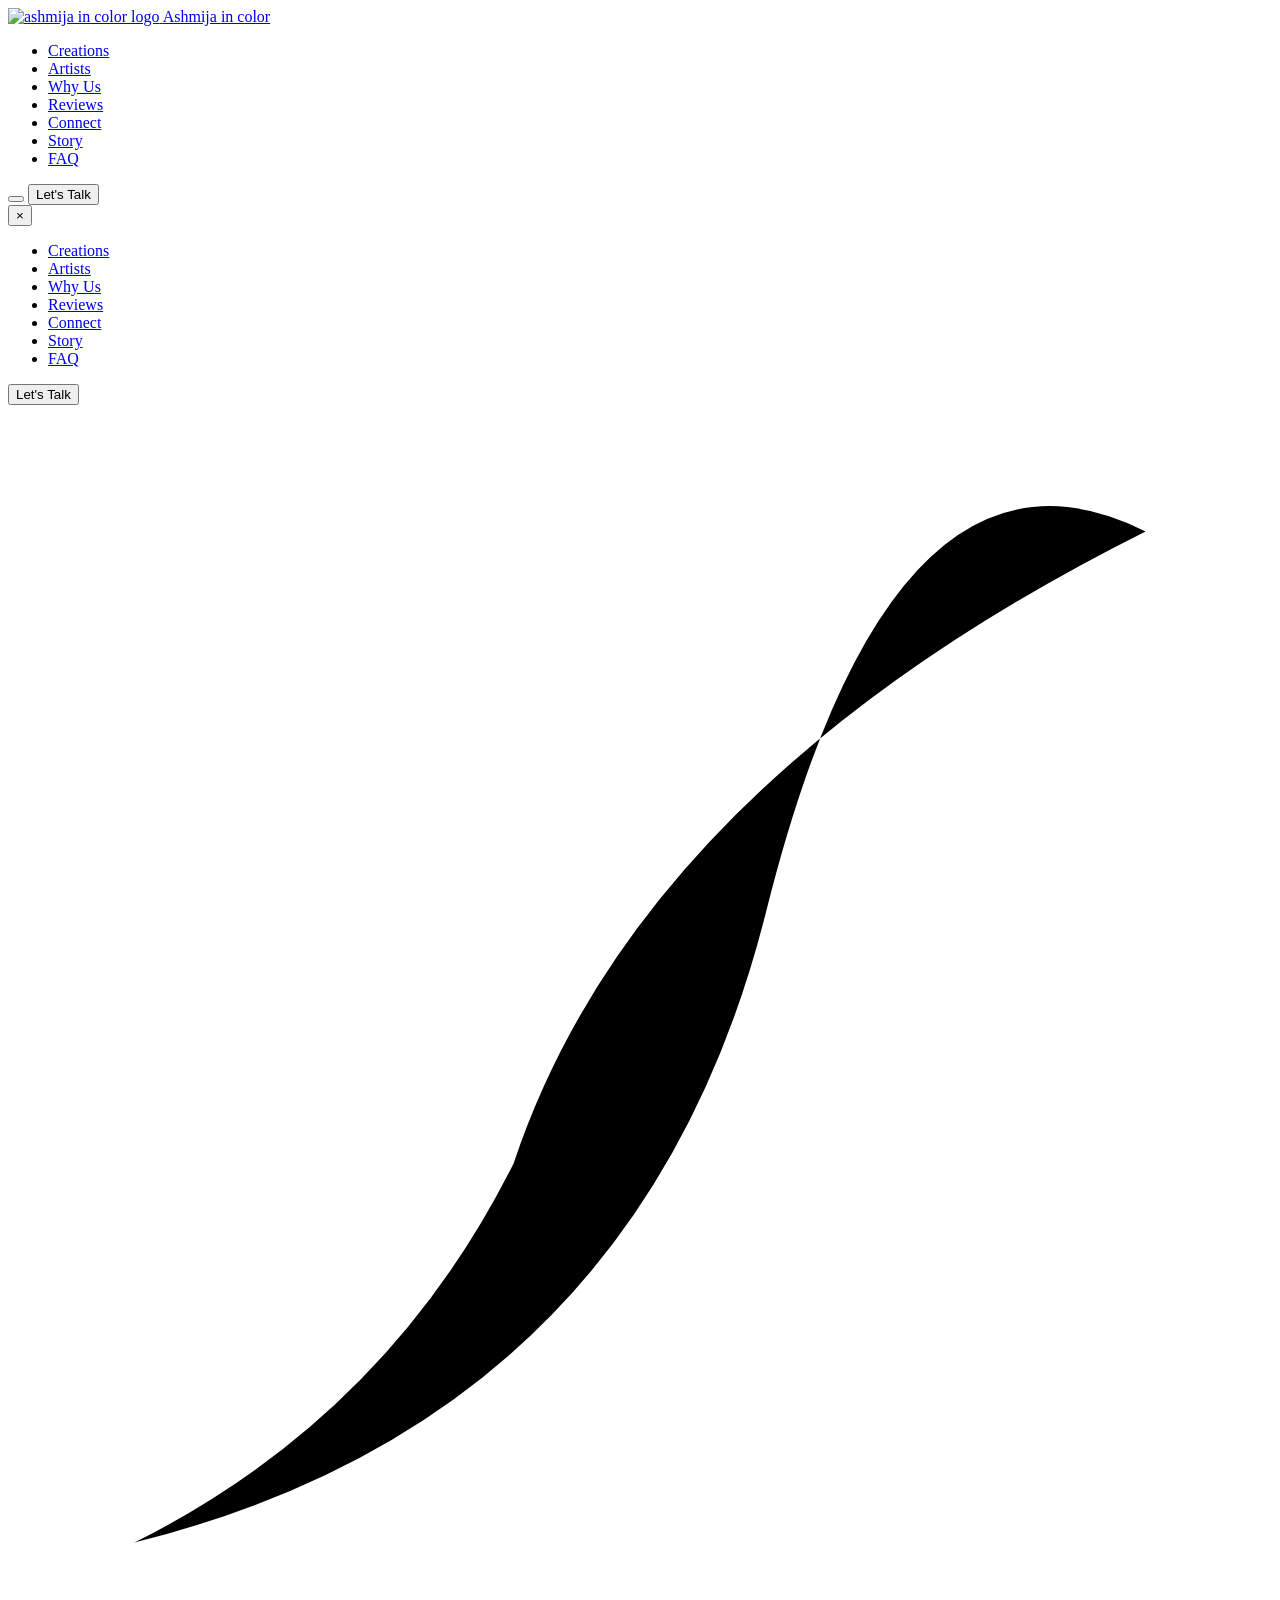
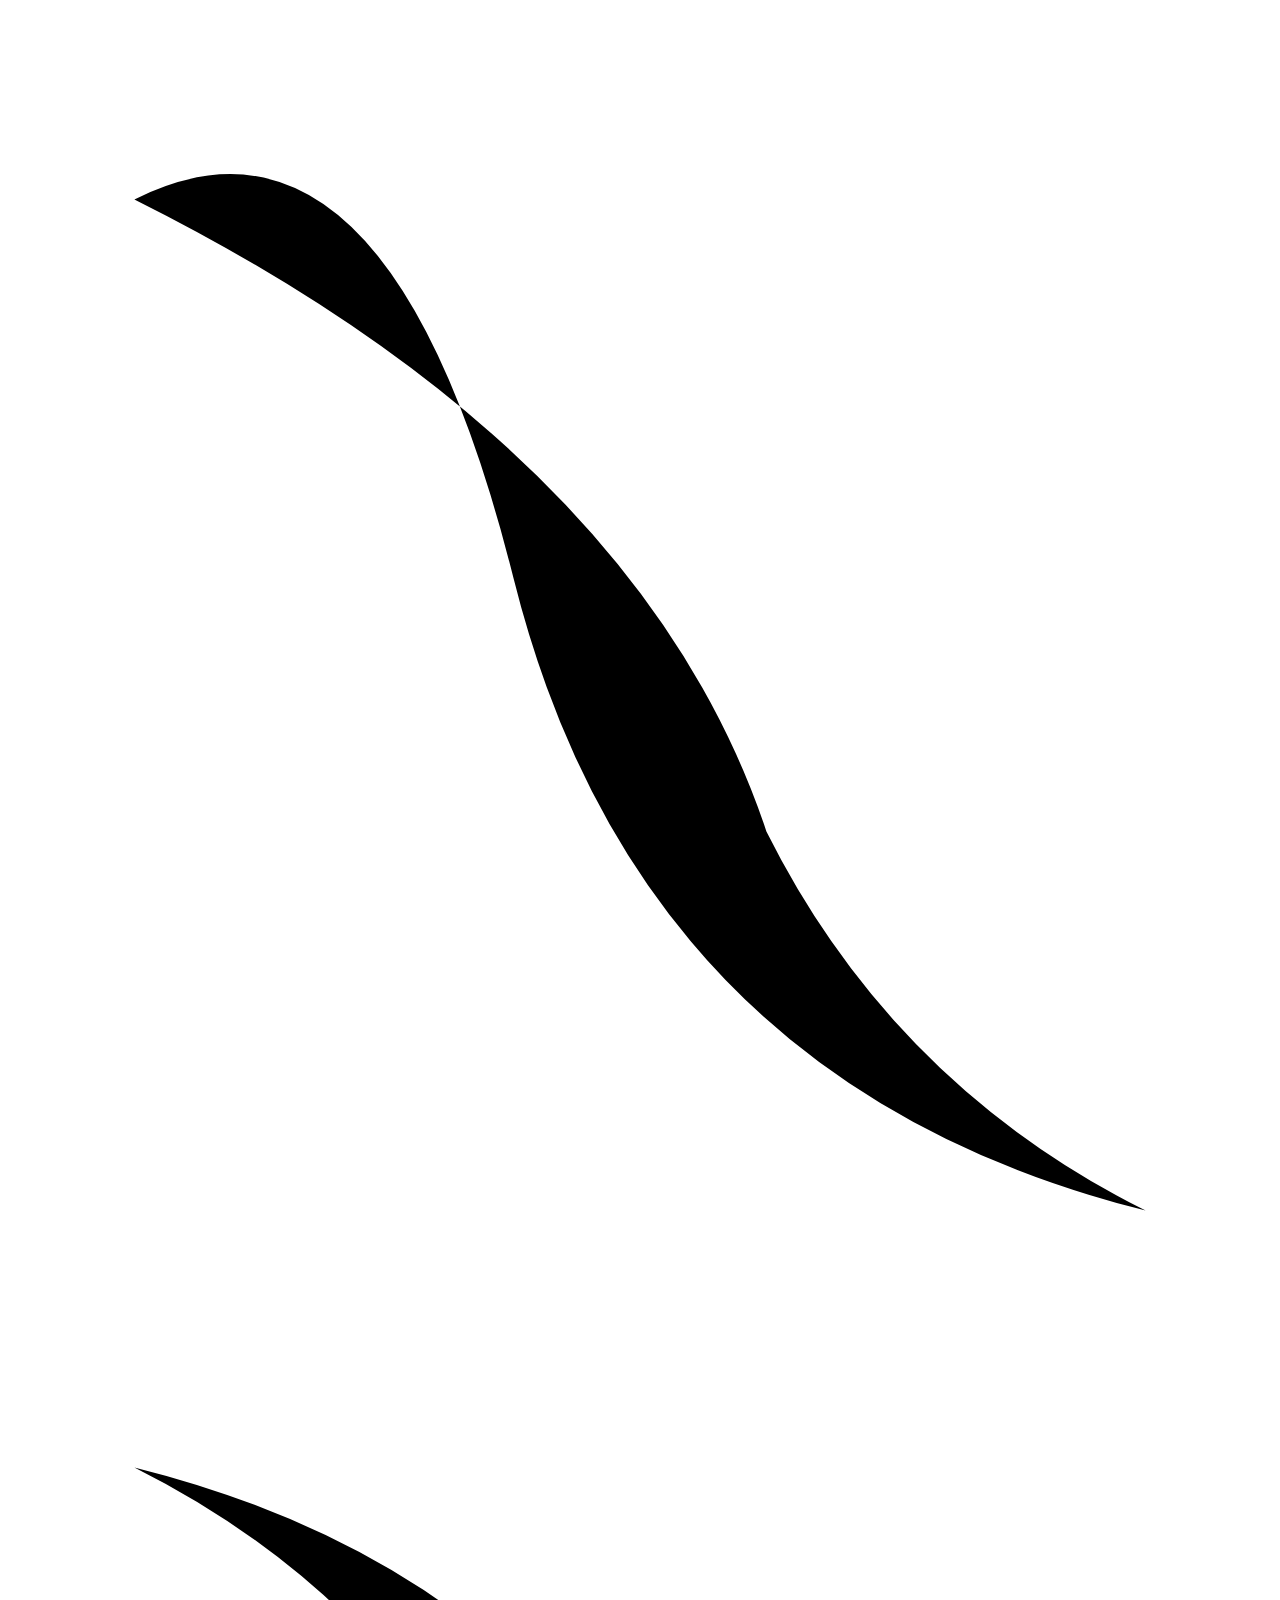
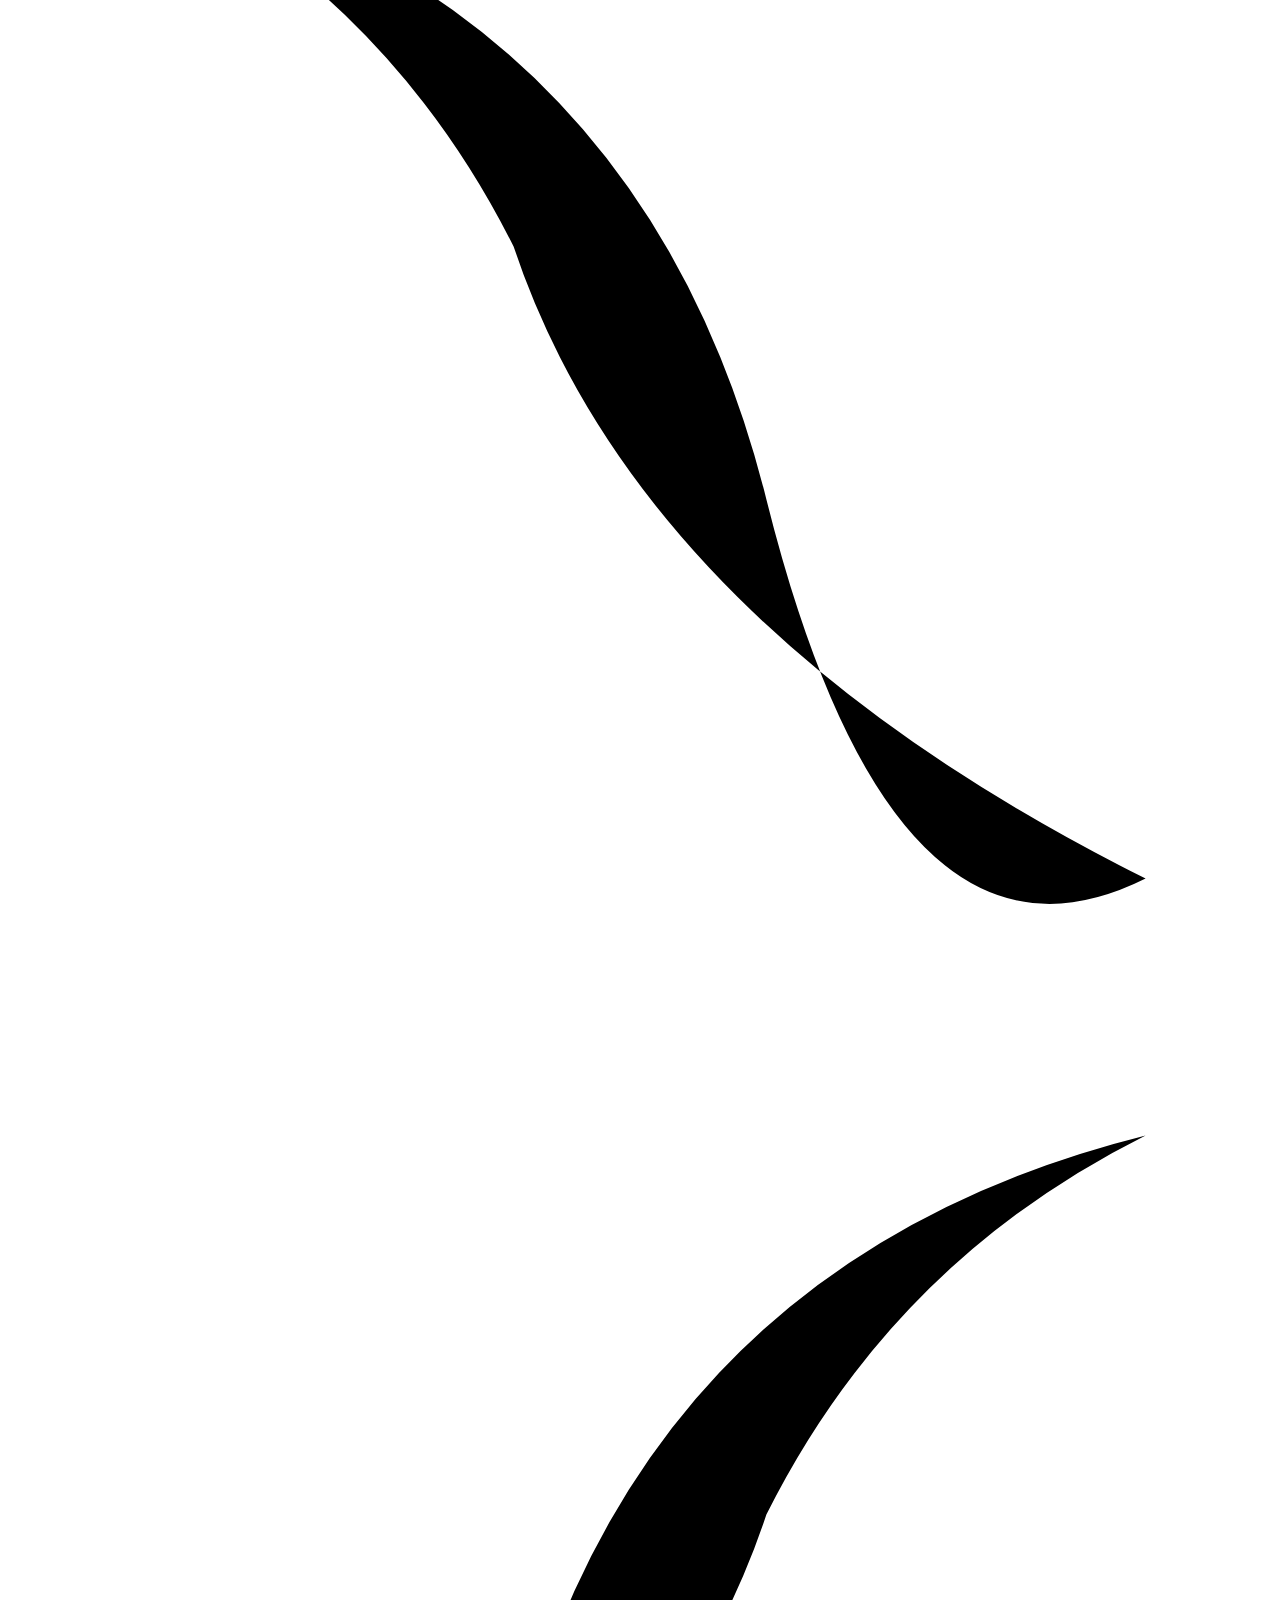
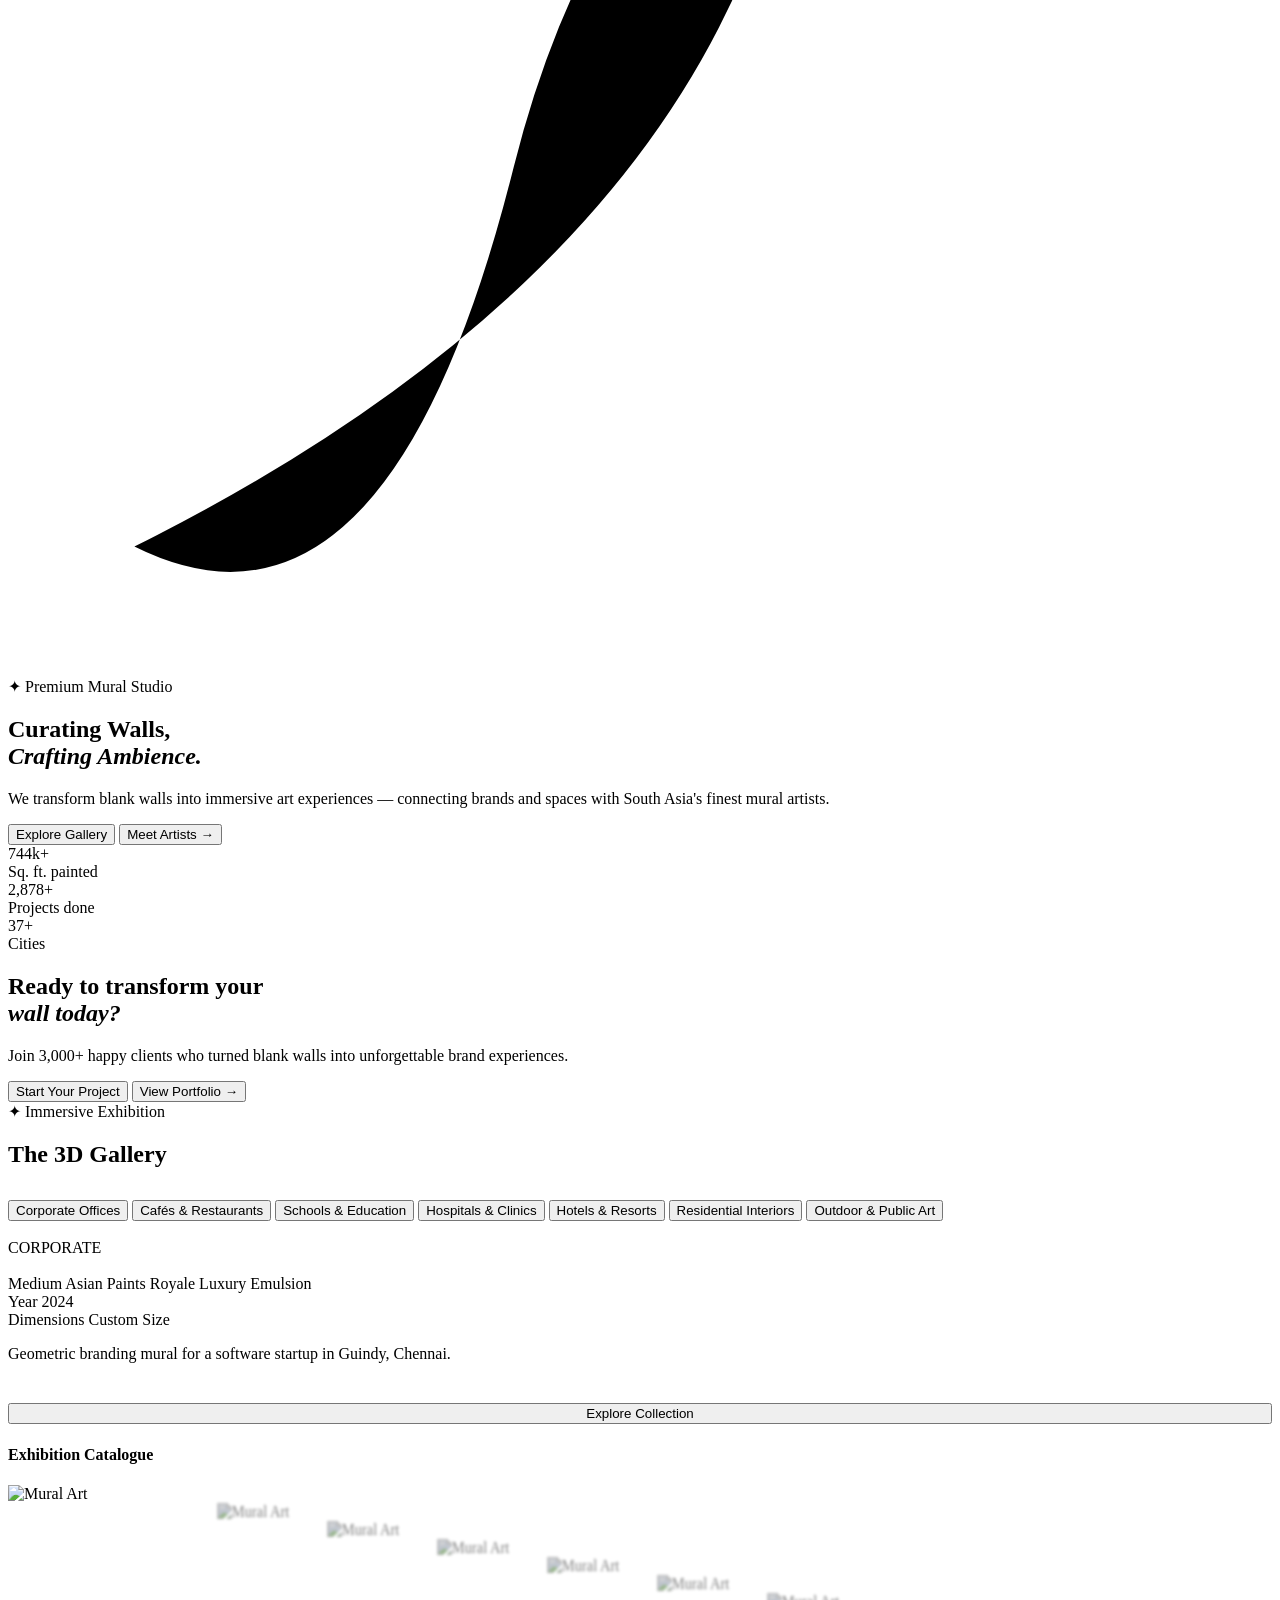
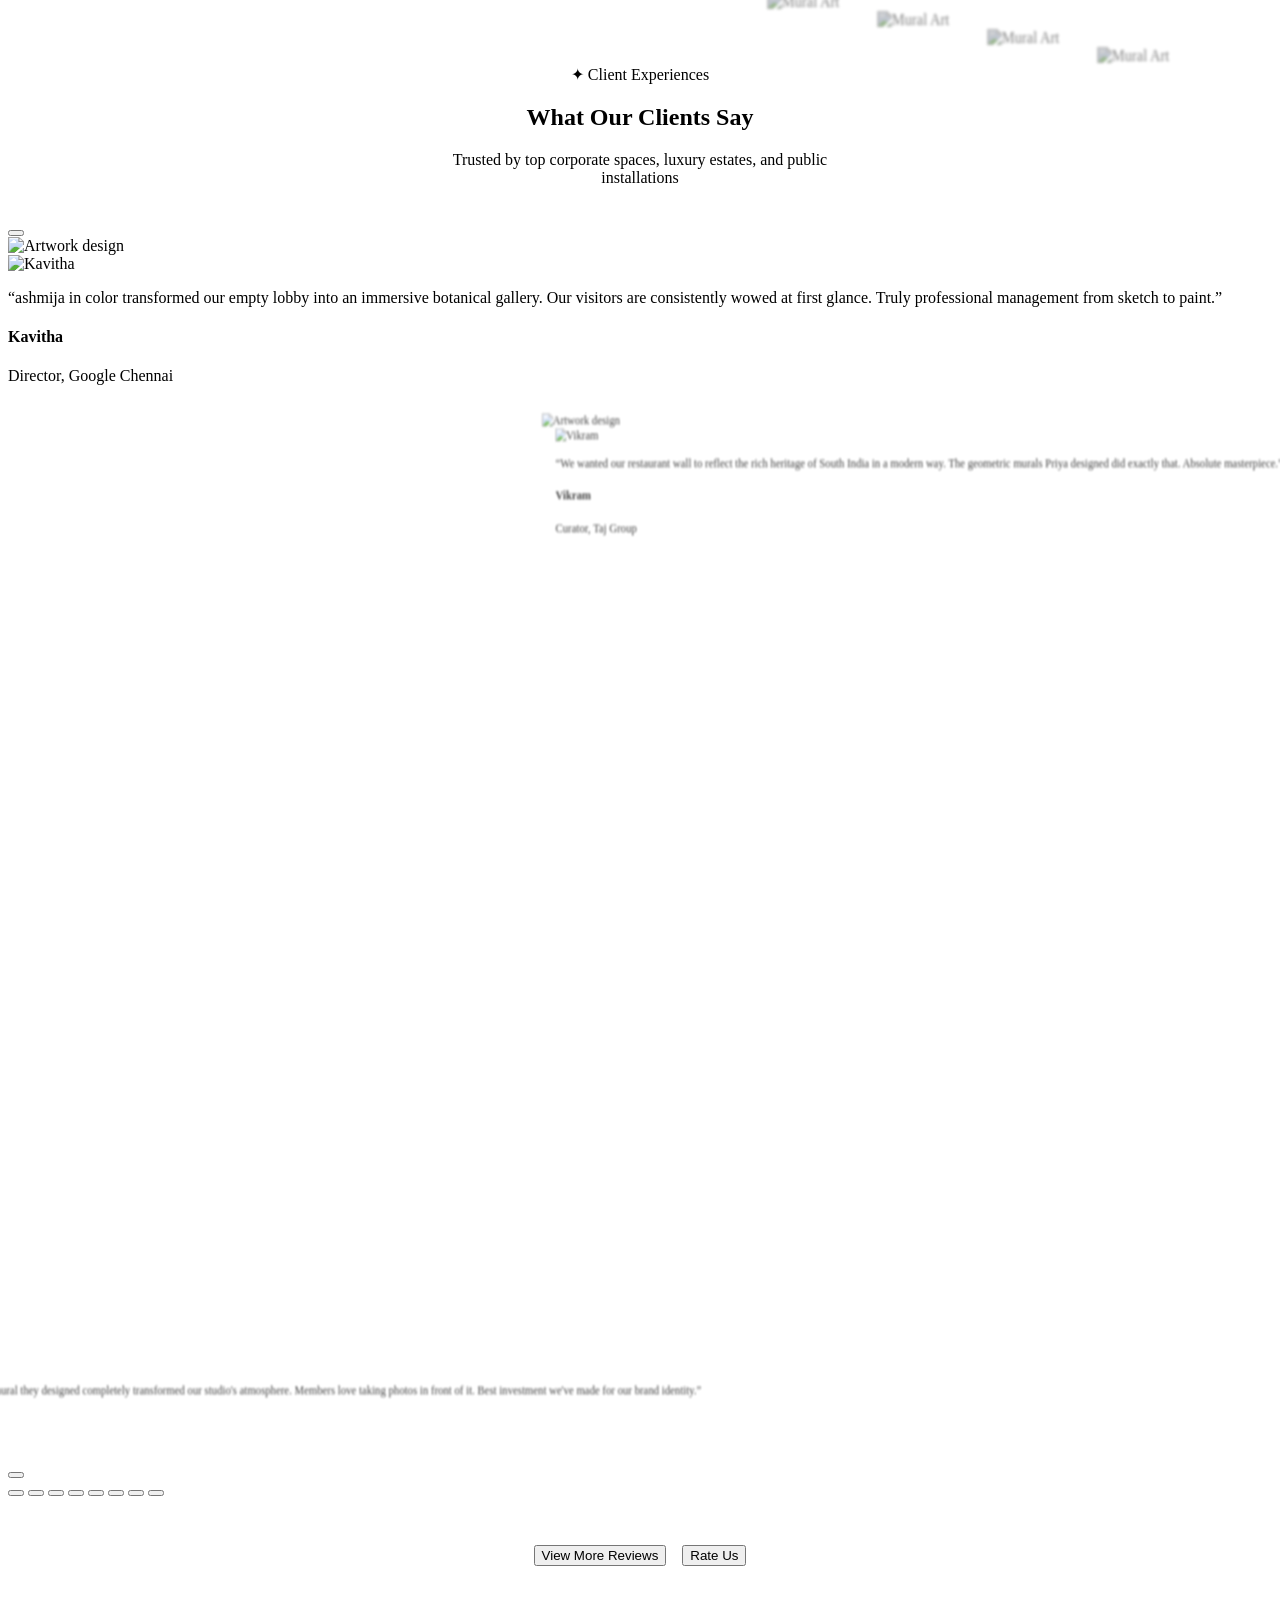
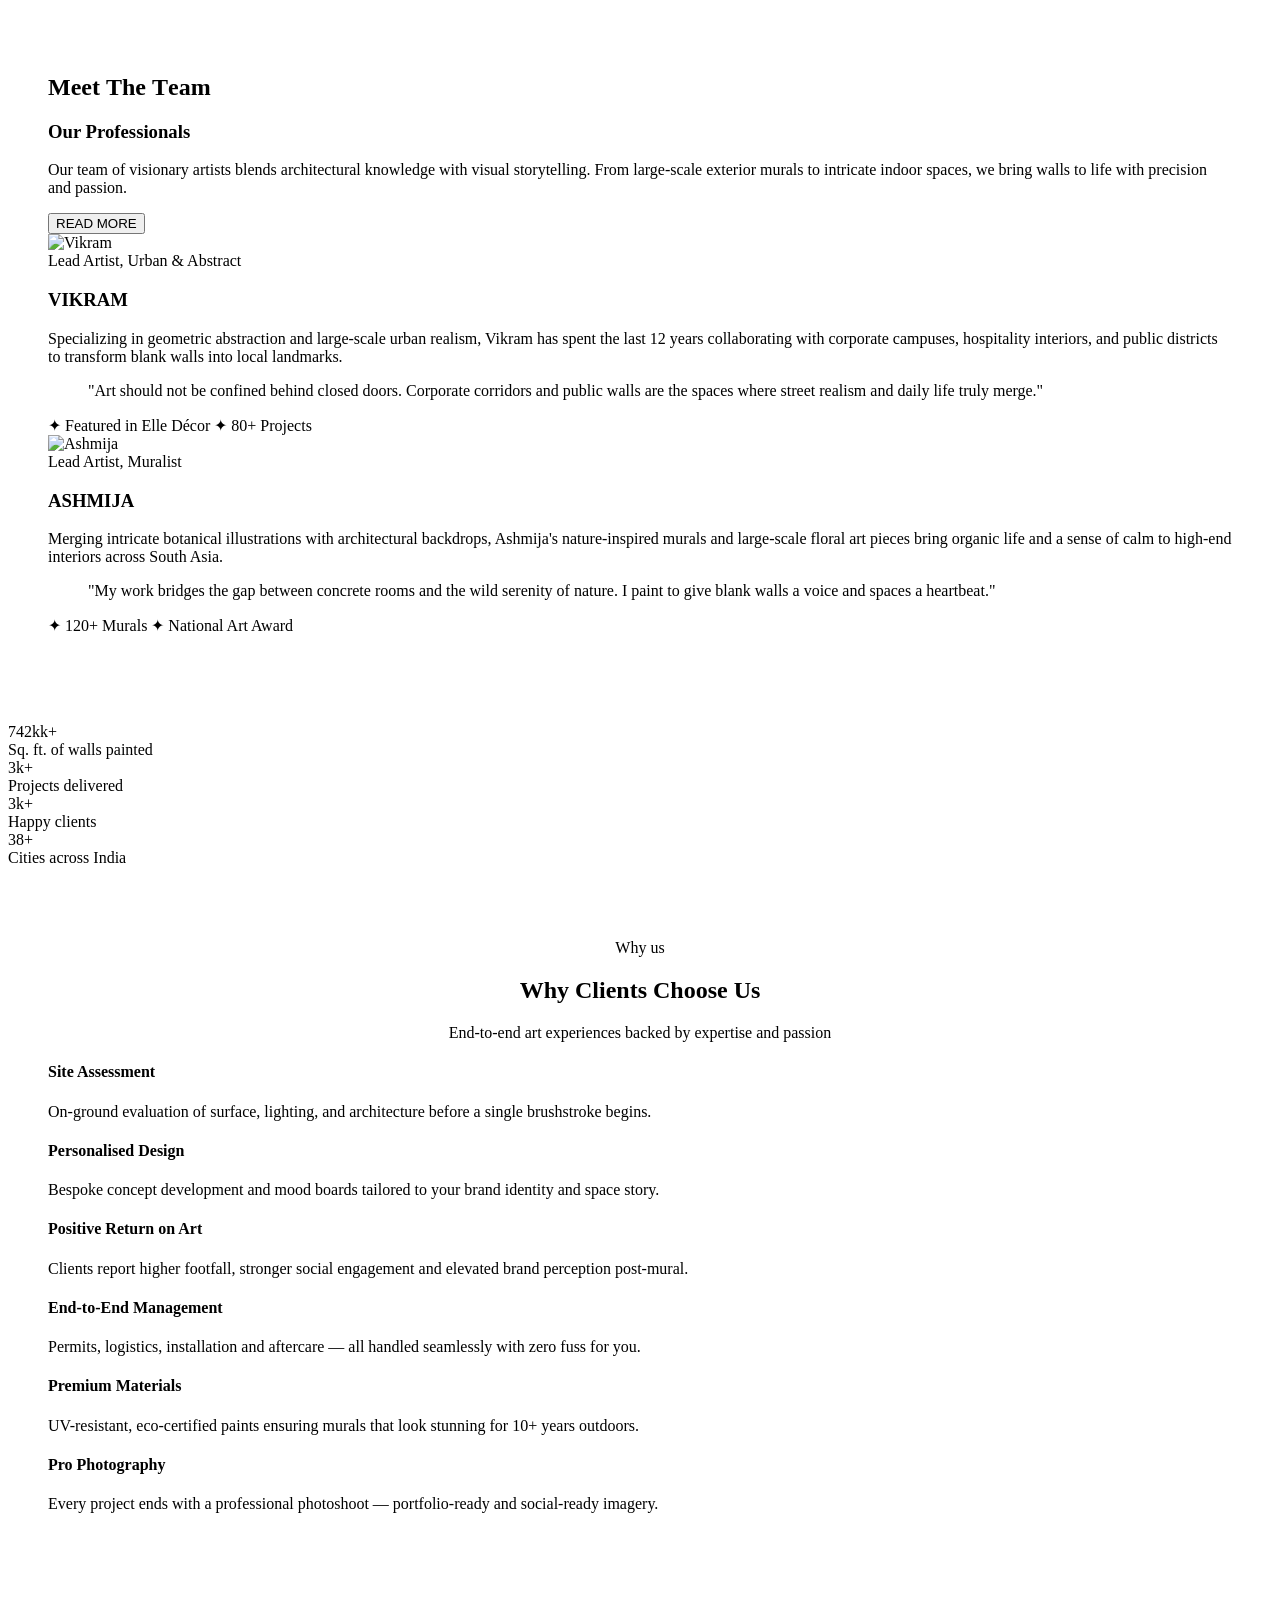
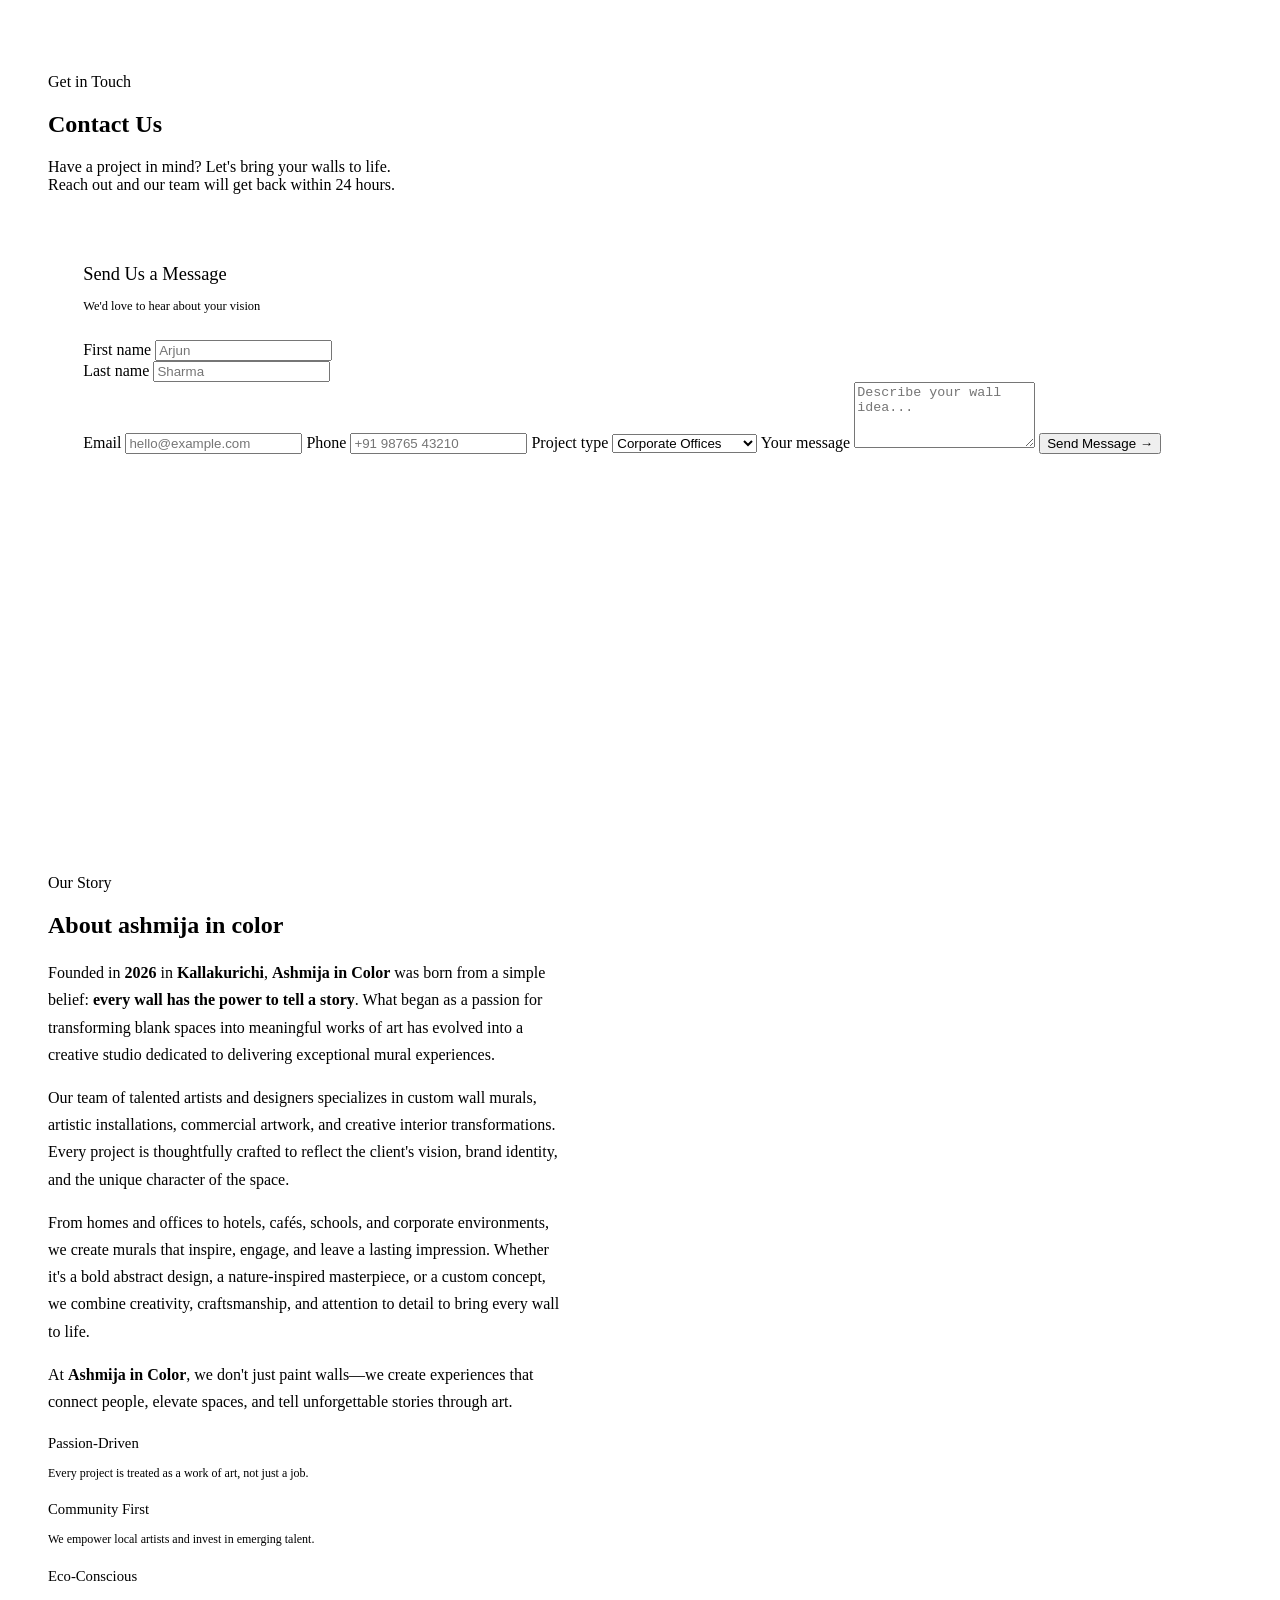
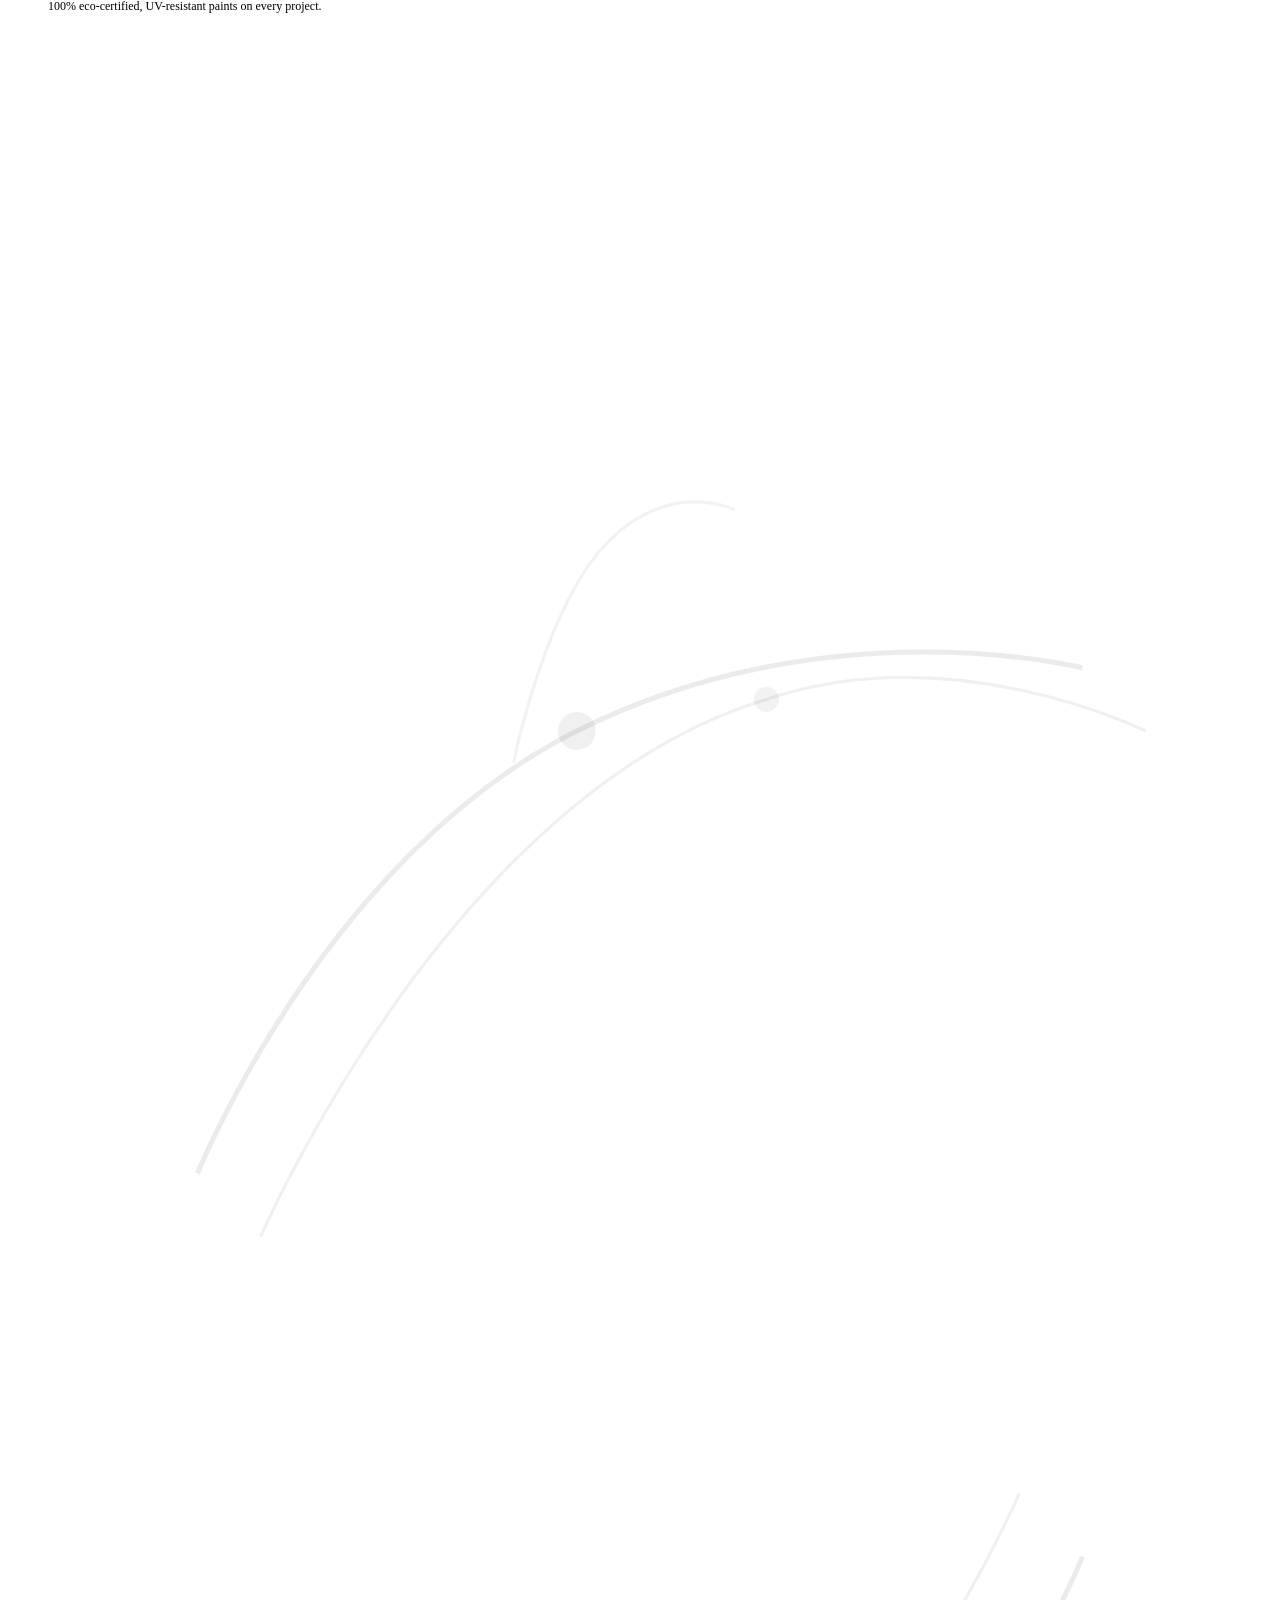
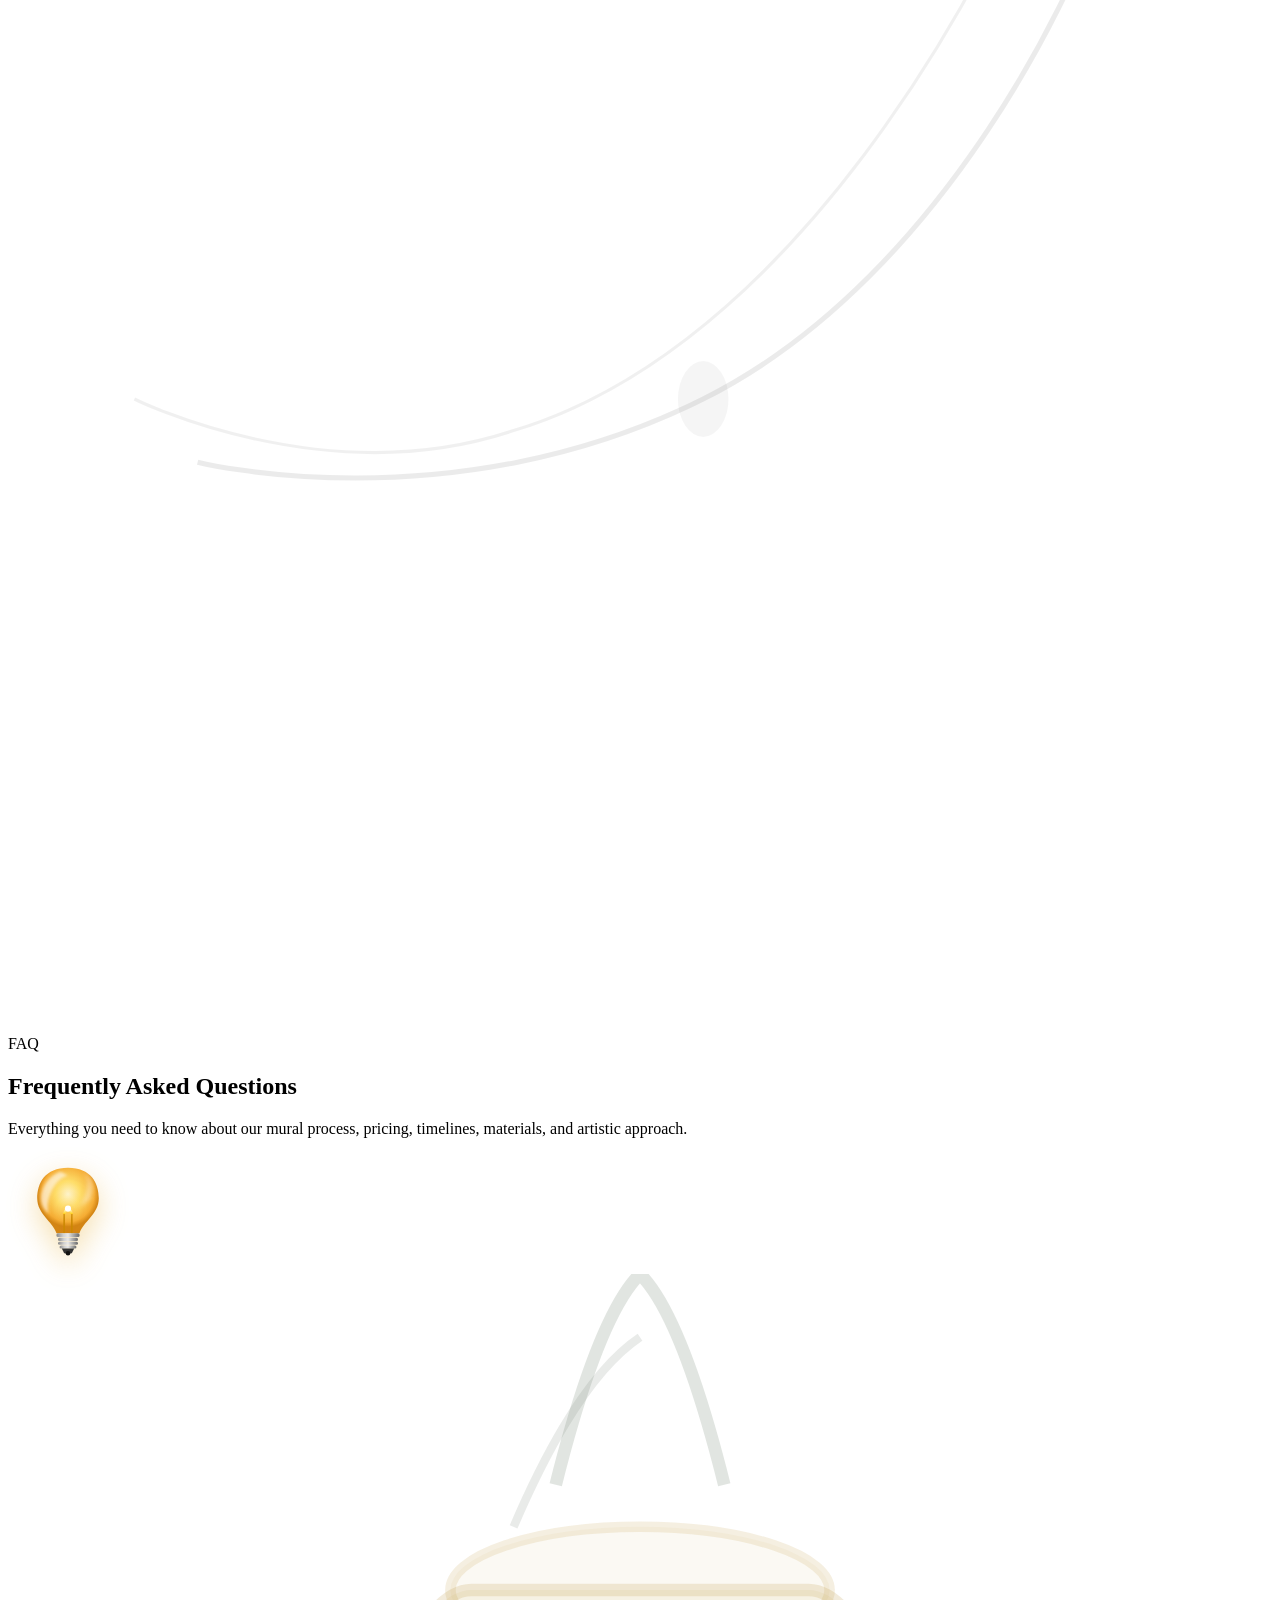
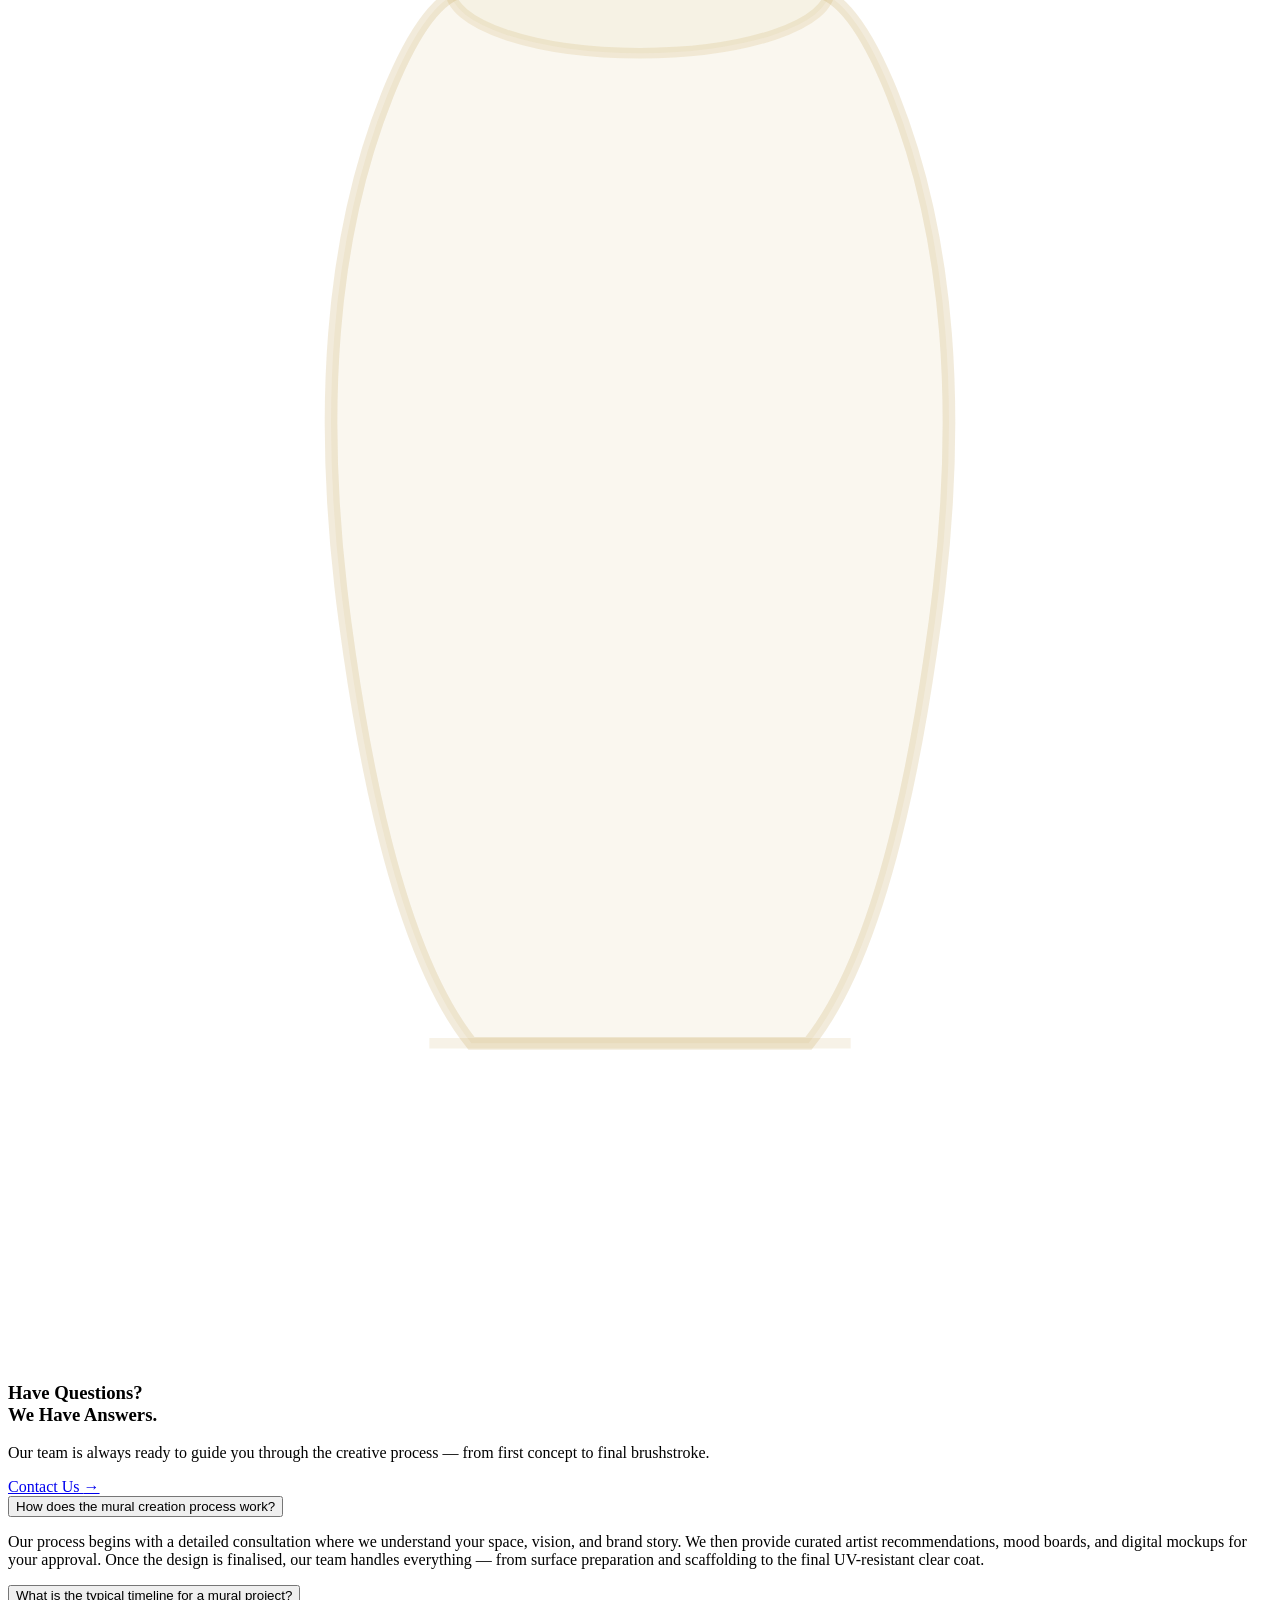
==== frontend/index.html @ d31855cd "layout: move values cards to the right column of the about section" ====
<!DOCTYPE html>
<html lang="en" style="scroll-behavior:smooth">

<head>
  <meta charset="UTF-8">
  <meta name="viewport" content="width=device-width, initial-scale=1.0">
  <title>ashmija in color | Premium Custom Murals & Hand-Painted Wall Art</title>

  <!-- SEO Meta Tags -->
  <meta name="description"
    content="ashmija in color connects spaces and brands with South Asia's premium mural artists. We curate, manage, and craft hand-painted murals and custom wall art.">
  <meta name="keywords"
    content="mural studio, custom murals, hand-painted walls, street art India, mural artists Chennai, office wall art, commercial mural design">
  <meta name="author" content="ashmija in color">

  <!-- Fonts -->
  <link rel="preconnect" href="https://fonts.googleapis.com">
  <link rel="preconnect" href="https://fonts.gstatic.com" crossorigin>

  <!-- Tabler Icons CSS CDN -->
  <link rel="stylesheet" href="https://cdn.jsdelivr.net/npm/@tabler/icons-webfont@latest/dist/tabler-icons.min.css">

  <!-- Local Stylesheet -->
  <link rel="stylesheet" href="./css/style.css?v=20260708-1">
  <link rel="icon" type="image/png" sizes="32x32" href="./assets/images/logo.png">
  <link rel="icon" type="image/png" sizes="16x16" href="./assets/images/logo.png">
  <link rel="apple-touch-icon" sizes="180x180" href="./assets/images/logo.png">

  <!-- Local scripts (deferred) -->
  <script src="./js/shared/config.js?v=2" defer></script>
  <script src="https://cdn.jsdelivr.net/npm/@supabase/supabase-js@2" defer></script>
  <script src="./js/shared/supabase-client.js?v=1" defer></script>
  <script src="https://cdnjs.cloudflare.com/ajax/libs/gsap/3.12.2/gsap.min.js"></script>
  <script src="https://cdnjs.cloudflare.com/ajax/libs/gsap/3.12.2/Flip.min.js"></script>
  <script src="./js/public/script.js?v=20260711-1" defer></script>
  <script src="./js/public/portfolio-public.js?v=20260709-4" defer></script>
  <script src="./js/public/artists-public.js?v=20260709-4" defer></script>
  <script src="./js/public/faqs-public.js?v=20260709-4" defer></script>
  <script src="./js/public/config-public.js?v=20260711-1" defer></script>
  <script src="./js/shared/data-loader.js?v=20260629-1" defer></script>
  <script src="./admin/js/toast.js?v=20260711-1" defer></script>
  <script src="./admin/js/inquiries.js?v=20260711-1" defer></script>
</head>

<body>

  <div id="scroll-progress-bar" class="scroll-progress-bar" aria-hidden="true">
    <div class="scroll-progress-fill"></div>
  </div>

  <!-- Header Navigation -->
  <header>
    <nav>
      <div class="nav-logo">
        <a href="#hero-section" class="logo-link">
          <img src="./assets/images/logo.png" alt="ashmija in color logo" class="nav-logo-img">
          <span class="logo-text">Ashmija <span>in color</span></span>
        </a>
      </div>
      <ul class="nav-links">
        <li><a href="#portfolio-section" id="nav-link-gallery">Creations</a></li>
        <li><a href="#artists-section" id="nav-link-artists">Artists</a></li>
        <li><a href="#why-us-section" id="nav-link-projects">Why Us</a></li>
        <li><a href="#testimonials-section" id="nav-link-testimonials">Reviews</a></li>
        <li><a href="#contact-section" id="nav-link-contact">Connect</a></li>
        <li><a href="#about-section" id="nav-link-about">Story</a></li>
        <li><a href="#faq-section" id="nav-link-faq">FAQ</a></li>
      </ul>

      <!-- Hamburger Menu Toggle Button -->
      <button class="nav-hamburger" id="nav-hamburger-toggle" aria-label="Toggle Navigation Menu" aria-expanded="false">
        <span class="hamburger-line"></span>
        <span class="hamburger-line"></span>
        <span class="hamburger-line"></span>
      </button>

      <button class="nav-btn" id="btn-book-artist"
        onclick="document.getElementById('contact-section').scrollIntoView({behavior:'smooth'})">Let's Talk</button>
    </nav>
  </header>

  <!-- Mobile Navigation Slide-out Overlay -->
  <div id="mobile-menu-overlay" class="mobile-menu-overlay" aria-hidden="true">
    <button class="mobile-menu-close" id="mobile-menu-close-btn" aria-label="Close Navigation Menu">&times;</button>
    <nav class="mobile-menu-nav">
      <ul class="mobile-nav-links">
        <li><a href="#portfolio-section" class="mobile-nav-link">Creations</a></li>
        <li><a href="#artists-section" class="mobile-nav-link">Artists</a></li>
        <li><a href="#why-us-section" class="mobile-nav-link">Why Us</a></li>
        <li><a href="#testimonials-section" class="mobile-nav-link">Reviews</a></li>
        <li><a href="#contact-section" class="mobile-nav-link">Connect</a></li>
        <li><a href="#about-section" class="mobile-nav-link">Story</a></li>
        <li><a href="#faq-section" class="mobile-nav-link">FAQ</a></li>
      </ul>
      <button class="nav-btn" id="btn-mobile-book-artist"
        onclick="document.getElementById('contact-section').scrollIntoView({behavior:'smooth'}); document.getElementById('mobile-menu-overlay').classList.remove('active'); document.getElementById('nav-hamburger-toggle').classList.remove('active'); document.getElementById('nav-hamburger-toggle').setAttribute('aria-expanded', 'false'); document.body.style.overflow = '';">Let's
        Talk</button>
    </nav>
  </div>

  <main>
    <!-- Hero Section -->
    <section class="hero" id="hero-section">
      <!-- Background overlays -->
      <div class="hero-mural" aria-hidden="true"></div>
      <div class="hero-spotlight" aria-hidden="true"></div>
      <div class="hero-sunlight" aria-hidden="true"></div>
      <div class="hero-vignette" aria-hidden="true"></div>
      <div class="hero-grain" aria-hidden="true"></div>

      <!-- Floating leaves -->
      <svg class="hero-floating-leaf leaf-1" viewBox="0 0 100 100" fill="none" xmlns="http://www.w3.org/2000/svg"
        aria-hidden="true">
        <path d="M10 90 Q 50 80 60 40 Q 70 0 90 10 Q 50 30 40 60 Q 30 80 10 90 Z" fill="currentColor" />
      </svg>
      <svg class="hero-floating-leaf leaf-2" viewBox="0 0 100 100" fill="none" xmlns="http://www.w3.org/2000/svg"
        aria-hidden="true">
        <path d="M90 90 Q 50 80 40 40 Q 30 0 10 10 Q 50 30 60 60 Q 70 80 90 90 Z" fill="currentColor" />
      </svg>
      <svg class="hero-floating-leaf leaf-3" viewBox="0 0 100 100" fill="none" xmlns="http://www.w3.org/2000/svg"
        aria-hidden="true">
        <path d="M10 10 Q 50 20 60 60 Q 70 100 90 90 Q 50 70 40 40 Q 30 20 10 10 Z" fill="currentColor" />
      </svg>
      <svg class="hero-floating-leaf leaf-4" viewBox="0 0 100 100" fill="none" xmlns="http://www.w3.org/2000/svg"
        aria-hidden="true">
        <path d="M90 10 Q 50 20 40 60 Q 30 100 10 90 Q 50 70 60 40 Q 70 20 90 10 Z" fill="currentColor" />
      </svg>

      <!-- Center content card -->
      <div class="hero-content-card reveal">
        <div class="hero-eyebrow">✦ Premium Mural Studio</div>
        <h1 class="hero-title">Curating Walls,<br><em>Crafting Ambience.</em></h1>
        <p class="hero-sub">We transform blank walls into immersive art experiences — connecting brands and spaces with
          South Asia's finest mural artists.</p>
        <div class="hero-actions">
          <button class="btn-primary" id="btn-hero-explore"
            onclick="document.getElementById('portfolio-section').scrollIntoView({behavior:'smooth'})">Explore
            Gallery</button>
          <button class="btn-outline" id="btn-hero-artists"
            onclick="document.getElementById('artists-section').scrollIntoView({behavior:'smooth'})">Meet Artists
            →</button>
        </div>
        <div class="hero-stats">
          <div class="hero-stat-item">
            <div class="hero-stat-num" data-target="750" data-suffix="k+">0</div>
            <div class="hero-stat-label">Sq. ft. painted</div>
          </div>
          <div class="hero-stat-divider" aria-hidden="true"></div>
          <div class="hero-stat-item">
            <div class="hero-stat-num" data-target="2900" data-suffix="+" data-comma="true">0</div>
            <div class="hero-stat-label">Projects done</div>
          </div>
          <div class="hero-stat-divider" aria-hidden="true"></div>
          <div class="hero-stat-item">
            <div class="hero-stat-num" data-target="38" data-suffix="+">0</div>
            <div class="hero-stat-label">Cities</div>
          </div>
        </div>
      </div>
    </section>

    <!-- Call to Action Band -->
    <div class="cta-band" id="cta-section">
      <div class="cta-inner reveal">
        <div class="cta-glow"></div>
        <h2>Ready to transform your<br><em>wall today?</em></h2>
        <p>Join 3,000+ happy clients who turned blank walls into unforgettable brand experiences.</p>
        <div class="cta-btns">
          <button class="cta-btn-primary" id="btn-cta-start"
            onclick="document.getElementById('contact-section').scrollIntoView({behavior:'smooth'})">Start Your
            Project</button>
          <button class="cta-btn-outline" id="btn-cta-portfolio"
            onclick="document.getElementById('portfolio-section').scrollIntoView({behavior:'smooth'})">View Portfolio
            →</button>
        </div>

      </div>
    </div>

    <div class="divider"></div>

    <!-- Portfolio Section Redesigned as 3D Museum Gallery -->
    <section id="portfolio-section" class="museum-gallery-section">
      <div class="gallery-ambient-glow"></div>

      <div class="gallery-container">
        <!-- Section Header -->
        <div class="works-header reveal" style="margin-bottom: 2rem;">
          <div>
            <span class="gallery-kicker">✦ Immersive Exhibition</span>
            <h2 class="sec-title" style="color: var(--ink);">The 3D Gallery</h2>
          </div>
        </div>

        <!-- Category Navigation -->
        <div class="gallery-categories-nav">
          <button class="gallery-cat-btn active" data-category="corporate">
            <span class="btn-text">Corporate Offices</span>
            <span class="glow-accent"></span>
          </button>
          <button class="gallery-cat-btn" data-category="cafes">
            <span class="btn-text">Cafés & Restaurants</span>
            <span class="glow-accent"></span>
          </button>
          <button class="gallery-cat-btn" data-category="schools">
            <span class="btn-text">Schools & Education</span>
            <span class="glow-accent"></span>
          </button>
          <button class="gallery-cat-btn" data-category="hospitals">
            <span class="btn-text">Hospitals & Clinics</span>
            <span class="glow-accent"></span>
          </button>
          <button class="gallery-cat-btn" data-category="hotels">
            <span class="btn-text">Hotels & Resorts</span>
            <span class="glow-accent"></span>
          </button>
          <button class="gallery-cat-btn" data-category="residential">
            <span class="btn-text">Residential Interiors</span>
            <span class="glow-accent"></span>
          </button>
          <button class="gallery-cat-btn" data-category="outdoor">
            <span class="btn-text">Outdoor & Public Art</span>
            <span class="glow-accent"></span>
          </button>
        </div>

        <!-- 3D Exhibition Room (Hero Showcase) -->
        <div class="gallery-3d-room">
          <!-- Left: 3D Artwork Viewer -->
          <div class="gallery-artwork-showcase">
            <div class="artwork-3d-wrapper">
              <div class="artwork-3d-card" id="interactive-3d-frame">
                <div class="glass-reflection"></div>
                <img id="featured-artwork-img"
                  src="https://images.unsplash.com/photo-1549887552-cb1071d3e5ca?auto=format&fit=crop&w=800&q=80"
                  alt="Featured Artwork" class="gallery-featured-img">
                <div class="artwork-glow-accent"></div>
              </div>
            </div>
          </div>

          <!-- Right: Premium Info Card -->
          <div class="gallery-info-showcase">
            <div class="glassmorphism-card info-card">
              <span class="artwork-category-tag" id="artwork-tag">Paintings</span>
              <h3 class="artwork-title" id="artwork-title">Loading...</h3>
              <p class="artwork-artist-line"><span class="artwork-artist" id="artwork-artist">Loading...</span></p>

              <div class="artwork-specs">
                <div class="spec-item">
                  <span class="spec-label">Medium</span>
                  <span class="spec-val" id="artwork-medium">Loading...</span>
                </div>
                <div class="spec-item">
                  <span class="spec-label">Year</span>
                  <span class="spec-val" id="artwork-year">Loading...</span>
                </div>
                <div class="spec-item">
                  <span class="spec-label">Dimensions</span>
                  <span class="spec-val" id="artwork-dims">Loading...</span>
                </div>
              </div>

              <p class="artwork-description" id="artwork-desc">Loading...</p>

              <button class="btn-primary btn-explore-collection" id="btn-explore-gallery"
                style="margin-top: 1.5rem; width: 100%;"
                onclick="document.getElementById('coverflow-carousel').scrollIntoView({ behavior: 'smooth' })">
                <span>Explore Collection</span>
                <i class="ti ti-arrow-up-right"></i>
              </button>
            </div>
          </div>
        </div>

        <!-- 3D Artwork Carousel -->
        <div class="gallery-carousel-wrapper">
          <h4 class="carousel-section-title">Exhibition Catalogue</h4>
          <div class="carousel-container" id="coverflow-carousel">
            <div class="carousel-track" id="carousel-track">
              <!-- Carousel cards populated by JS -->
            </div>
          </div>
        </div>
      </div>
    </section>

    <!-- Fullscreen 3D Lightbox Viewer -->
    <div id="gallery-lightbox" class="gallery-lightbox" hidden>
      <button class="lightbox-close" aria-label="Close Lightbox">&times;</button>
      <div class="lightbox-content">
        <div class="lightbox-frame-wrapper">
          <div class="lightbox-frame" id="lightbox-3d-frame">
            <div class="lightbox-face face-front">
              <img id="lightbox-img" src="" alt="Fullscreen artwork">
              <div class="glass-reflection"></div>
            </div>
            <div class="lightbox-face face-back"></div>
            <div class="lightbox-face face-left"></div>
            <div class="lightbox-face face-right"></div>
            <div class="lightbox-face face-top"></div>
            <div class="lightbox-face face-bottom"></div>
          </div>
        </div>
        <div class="lightbox-info-overlay">
          <h3 id="lightbox-artwork-title">Title</h3>
          <p id="lightbox-artwork-artist">Artist</p>
          <div class="lightbox-angles" id="lightbox-angles-nav">
            <button class="angle-btn active" data-angle="front"><i class="ti ti-camera"></i> Front</button>
            <button class="angle-btn" data-angle="left"><i class="ti ti-arrow-left"></i> Left Angle</button>
            <button class="angle-btn" data-angle="right"><i class="ti ti-arrow-right"></i> Right Angle</button>
            <button class="angle-btn" data-angle="wide"><i class="ti ti-maximize"></i> Wide Space</button>
            <button class="angle-btn" data-angle="close"><i class="ti ti-zoom-in"></i> Close-up</button>
          </div>
        </div>
      </div>
    </div>

    <div class="divider"></div>

    <!-- Testimonials Section -->
    <section id="testimonials-section" class="testimonials-section">
      <!-- Decorative 3D Ambient Blobs -->
      <div class="testimonial-blob blob-1" aria-hidden="true"></div>
      <div class="testimonial-blob blob-2" aria-hidden="true"></div>

      <div class="reveal" style="text-align:center;margin-bottom: 2rem; position: relative; z-index: 2;">
        <span class="gallery-kicker">✦ Client Experiences</span>
        <h2 class="sec-title" style="color: var(--ink);">What Our Clients Say</h2>
        <p class="sec-sub" style="max-width:440px;margin:.4rem auto 0">Trusted by top corporate spaces, luxury estates,
          and public installations</p>
      </div>

      <div class="testimonials-3d-carousel-container reveal">
        <!-- Navigation Arrows -->
        <button class="carousel-3d-btn prev-btn" id="testimonial-prev-btn" aria-label="Previous Testimonial">
          <i class="ti ti-chevron-left"></i>
        </button>

        <div class="testimonials-3d-viewport" id="testimonials-3d-viewport">
          <div class="testimonial-spotlight" aria-hidden="true"></div>
          <div class="testimonials-3d-track" id="testimonials-3d-track">
            <!-- Testimonial cards populated dynamically by JS -->
          </div>
        </div>

        <button class="carousel-3d-btn next-btn" id="testimonial-next-btn" aria-label="Next Testimonial">
          <i class="ti ti-chevron-right"></i>
        </button>
      </div>

      <!-- Pagination Dots -->
      <div class="testimonials-3d-dots-container reveal">
        <div class="testimonials-3d-dots" id="testimonials-3d-dots"></div>
      </div>

      <div class="testimonial-rate-wrap reveal"
        style="margin-top: 3rem; display: flex; gap: 1rem; justify-content: center;">
        <button type="button" class="btn-secondary-outline" id="view-all-reviews-btn">View More Reviews</button>
        <button type="button" class="btn-secondary" id="rate-us-btn">Rate Us</button>
      </div>
    </section>

    <div id="review-ml-reply-card" class="review-ml-reply-card glass-card" hidden>
      <div class="reply-card-heading">AI-generated reply</div>
      <div class="reply-card-body">Your custom reply will appear here after review submission.</div>
    </div>

    <div class="divider"></div>

    <!-- Artists Section -->
    <section class="artists-bg" id="artists-section" style="padding:5.5rem 2.5rem">
      <div class="foliage-decor decor-right-leaves" aria-hidden="true"></div>

      <div class="creators-header reveal">
        <div class="creators-header-left">
          <h2 class="sec-title-main">Meet The Team</h2>
          <h3 class="sec-title-sub">Our Professionals</h3>
          <div class="accent-line"></div>
        </div>
        <div class="creators-header-right">
          <p class="creators-lead-desc">Our team of visionary artists blends architectural knowledge with visual
            storytelling. From large-scale exterior murals to intricate indoor spaces, we bring walls to life with
            precision and passion.</p>
          <button class="btn-read-more" id="btn-creators-more">READ MORE</button>
        </div>
      </div>

      <div class="creators-grid-new">
        <!-- Creator 1: Vikram -->
        <div class="creator-card flip-card reveal" style="transition-delay:.1s">
          <div class="flip-card-inner">
            <!-- Front Face -->
            <div class="flip-card-front">
              <div class="creator-card-img">
                <img src="./assets/artists/vikram-profile.jpg" class="creator-raw-img" style="--photo-pos:center 12%;"
                  alt="Vikram">
              </div>
            </div>
            <!-- Back Face -->
            <div class="flip-card-back glass-card">
              <div class="creator-card-back-info">
                <span class="creator-role-badge">Lead Artist, Urban & Abstract</span>
                <h3 class="creator-name-title">VIKRAM</h3>
                <p class="creator-bio-text">Specializing in geometric abstraction and large-scale urban realism, Vikram
                  has spent the last 12 years collaborating with corporate campuses, hospitality interiors, and public
                  districts to transform blank walls into local landmarks.</p>
                <blockquote class="creator-quote-text">"Art should not be confined behind closed doors. Corporate
                  corridors and public walls are the spaces where street realism and daily life truly merge."
                </blockquote>
                <div class="creator-stats-wrap">
                  <span class="creator-stat-badge">✦ Featured in Elle Décor</span>
                  <span class="creator-stat-badge">✦ 80+ Projects</span>
                </div>
              </div>
            </div>
          </div>
        </div>

        <!-- Creator 2: Ashmija -->
        <div class="creator-card flip-card reveal" style="transition-delay:.2s">
          <div class="flip-card-inner">
            <!-- Front Face -->
            <div class="flip-card-front">
              <div class="creator-card-img">
                <img src="./assets/artists/ashmija-profile.jpg" class="creator-raw-img" style="--photo-pos:center 18%;"
                  alt="Ashmija">
              </div>
            </div>
            <!-- Back Face -->
            <div class="flip-card-back glass-card">
              <div class="creator-card-back-info">
                <span class="creator-role-badge">Lead Artist, Muralist</span>
                <h3 class="creator-name-title">ASHMIJA</h3>
                <p class="creator-bio-text">Merging intricate botanical illustrations with architectural backdrops,
                  Ashmija's nature-inspired murals and large-scale floral art pieces bring organic life and a sense of
                  calm to high-end interiors across South Asia.</p>
                <blockquote class="creator-quote-text">"My work bridges the gap between concrete rooms and the wild
                  serenity of nature. I paint to give blank walls a voice and spaces a heartbeat."</blockquote>
                <div class="creator-stats-wrap">
                  <span class="creator-stat-badge">✦ 120+ Murals</span>
                  <span class="creator-stat-badge">✦ National Art Award</span>
                </div>
              </div>
            </div>
          </div>
        </div>
    </section>

    <!-- Stats Band -->
    <div class="stats-band" id="stats-band">
      <div class="stats-band-inner reveal">
        <div class="stat-item">
          <div class="stat-num" data-target="750000" data-suffix="k+">750k+</div>
          <div class="stat-label">Sq. ft. of walls painted</div>
        </div>
        <div class="stat-item">
          <div class="stat-num" data-target="2900" data-suffix="+">2,900+</div>
          <div class="stat-label">Projects delivered</div>
        </div>
        <div class="stat-item">
          <div class="stat-num" data-target="3000" data-suffix="+">3,000+</div>
          <div class="stat-label">Happy clients</div>
        </div>
        <div class="stat-item">
          <div class="stat-num" data-target="38" data-suffix="+">38+</div>
          <div class="stat-label">Cities across India</div>
        </div>
      </div>
    </div>

    <!-- Why Us Section -->
    <section id="why-us-section" style="padding:4.5rem 2.5rem">
      <div class="foliage-decor decor-left-monstera" aria-hidden="true"></div>
      <div class="reveal" style="text-align:center;margin-bottom:0">
        <div class="sec-label" style="display:flex;justify-content:center">Why us</div>
        <h2 class="sec-title">Why Clients Choose Us</h2>
        <p class="sec-sub" style="max-width:440px;margin:.4rem auto 0">End-to-end art experiences backed by expertise
          and passion</p>
      </div>
      <div class="why-grid reveal" style="transition-delay:.1s">
        <div class="why-card glass-subtle">
          <div class="why-icon-wrap"><i class="ti ti-map-pin" aria-hidden="true"></i></div>
          <h4>Site Assessment</h4>
          <p>On-ground evaluation of surface, lighting, and architecture before a single brushstroke begins.</p>
        </div>
        <div class="why-card glass-subtle">
          <div class="why-icon-wrap"><i class="ti ti-sparkles" aria-hidden="true"></i></div>
          <h4>Personalised Design</h4>
          <p>Bespoke concept development and mood boards tailored to your brand identity and space story.</p>
        </div>
        <div class="why-card glass-subtle">
          <div class="why-icon-wrap"><i class="ti ti-trending-up" aria-hidden="true"></i></div>
          <h4>Positive Return on Art</h4>
          <p>Clients report higher footfall, stronger social engagement and elevated brand perception post-mural.</p>
        </div>
        <div class="why-card glass-subtle">
          <div class="why-icon-wrap"><i class="ti ti-timeline" aria-hidden="true"></i></div>
          <h4>End-to-End Management</h4>
          <p>Permits, logistics, installation and aftercare — all handled seamlessly with zero fuss for you.</p>
        </div>
        <div class="why-card glass-subtle">
          <div class="why-icon-wrap"><i class="ti ti-color-swatch" aria-hidden="true"></i></div>
          <h4>Premium Materials</h4>
          <p>UV-resistant, eco-certified paints ensuring murals that look stunning for 10+ years outdoors.</p>
        </div>
        <div class="why-card glass-subtle">
          <div class="why-icon-wrap"><i class="ti ti-camera" aria-hidden="true"></i></div>
          <h4>Pro Photography</h4>
          <p>Every project ends with a professional photoshoot — portfolio-ready and social-ready imagery.</p>
        </div>
      </div>
    </section>



    <!-- Contact Us Section -->
    <section id="contact-section" style="padding:4.5rem 2.5rem">
      <div class="contact-section-grid reveal">
        <div class="contact-info-side">
          <div class="sec-label">Get in Touch</div>
          <h2 class="sec-title">Contact Us</h2>
          <p class="sec-sub" style="max-width:380px;margin-top:.6rem">Have a project in mind? Let's bring your walls to
            life. Reach out and our team will get back within 24 hours.</p>
          <div class="contact-social-links" aria-label="Contact links">
            <a href="https://www.instagram.com/ashmija_in_color?igsh=NzhrbGJvaWVhMTJ3" class="social-icon instagram"
              aria-label="Instagram" target="_blank" rel="noopener noreferrer">
              <i class="ti ti-brand-instagram"></i>
            </a>
            <a href="https://www.facebook.com/share/1JFvUQGTUA/" class="social-icon facebook" aria-label="Facebook"
              target="_blank" rel="noopener noreferrer">
              <i class="ti ti-brand-facebook"></i>
            </a>
            <a href="https://www.linkedin.com/company/ashmija-in-color/" class="social-icon linkedin"
              aria-label="LinkedIn" target="_blank" rel="noopener noreferrer">
              <i class="ti ti-brand-linkedin"></i>
            </a>
            <a href="https://www.youtube.com/@ashmijaincolor?si=25sBeIsKtHnvtQ5w" class="social-icon youtube"
              aria-label="YouTube" target="_blank" rel="noopener noreferrer">
              <i class="ti ti-brand-youtube"></i>
            </a>
            <a href="tel:+918870120750" class="social-icon phone" aria-label="Call us">
              <i class="ti ti-phone-call"></i>
            </a>
            <a href="mailto:ashmijaincolor@gmail.com" class="social-icon email" aria-label="Email us">
              <i class="ti ti-mail"></i>
            </a>
          </div>





        </div>
        <div class="contact-form-side glass-card" style="padding:2.2rem; position: relative; min-height: 450px;">

          <!-- Success State (Hidden by default) -->
          <div id="contact-success-state"
            style="display:none; flex-direction:column; align-items:center; justify-content:center; height: 100%; min-height: 350px; text-align:center;">
            <div class="handshake-3d"
              style="font-size: 6rem; margin-bottom: 1.5rem; display: inline-block; transform-style: preserve-3d; animation: shake3d 1.5s infinite ease-in-out alternate;">
              🤝</div>
            <h3
              style="font-family:'Playfair Display',serif; font-size:1.8rem; color:var(--ink); margin-bottom: 0.5rem;">
              Thank You!</h3>
            <p style="font-size:0.95rem; color:var(--muted); line-height:1.6; max-width: 250px; margin: 0 auto;">Your
              message was sent successfully. We'll be in touch soon.</p>
            <style>
              @keyframes shake3d {
                0% {
                  transform: perspective(500px) rotateY(-25deg) rotateZ(-5deg) scale(1);
                }

                50% {
                  transform: perspective(500px) rotateY(25deg) rotateZ(5deg) scale(1.15);
                }

                100% {
                  transform: perspective(500px) rotateY(-25deg) rotateZ(-5deg) scale(1);
                }
              }
            </style>
          </div>

          <!-- Form Container -->
          <div id="contact-form-container">
            <h3
              style="font-family:'Playfair Display',serif;font-size:1.15rem;font-weight:400;margin-bottom:.3rem;color:var(--ink)">
              Send Us a Message</h3>
            <p style="font-size:.78rem;color:var(--muted);margin-bottom:1.5rem;line-height:1.5">We'd love to hear about
              your vision</p>
            <form id="contact-section-form" onsubmit="event.preventDefault();">
              <div class="form-row">
                <div>
                  <label class="form-label" for="contact-first-name">First name</label>
                  <input class="form-input" type="text" id="contact-first-name" placeholder="Arjun" required>
                </div>
                <div>
                  <label class="form-label" for="contact-last-name">Last name</label>
                  <input class="form-input" type="text" id="contact-last-name" placeholder="Sharma" required>
                </div>
              </div>
              <label class="form-label" for="contact-email">Email</label>
              <input class="form-input" type="email" id="contact-email" placeholder="hello@example.com" required>
              <label class="form-label" for="contact-phone">Phone</label>
              <input class="form-input" type="tel" id="contact-phone" placeholder="+91 98765 43210">
              <label class="form-label" for="contact-project-type">Project type</label>
              <select class="form-input" id="contact-project-type">
                <option>Corporate Offices</option>
                <option>Cafes & Restaurants</option>
                <option>Schools & Education</option>
                <option>Hospitals & Clinics</option>
                <option>Hotels & Resorts</option>
                <option>Residential Interiors</option>
                <option>Outdoor & Public Art</option>
              </select>
              <label class="form-label" for="contact-message">Your message</label>
              <textarea class="form-input" id="contact-message" rows="4" placeholder="Describe your wall idea..."
                style="resize:vertical"></textarea>
              <button class="form-submit" id="btn-contact-submit" type="submit">Send Message →</button>
            </form>
          </div>
        </div>
      </div>
    </section>

    <div class="divider"></div>

    <!-- About Us Section -->
    <section id="about-section" style="padding:4.5rem 2.5rem">
      <div class="foliage-decor decor-right-banana" aria-hidden="true"></div>
      <div class="about-grid reveal">
        <div class="about-content">
          <div class="sec-label">Our Story</div>
          <h2 class="sec-title">About ashmija in color</h2>
          <p class="sec-sub" style="max-width:520px;margin-top:.8rem;line-height:1.7">Founded in <strong>2026</strong>
            in <strong>Kallakurichi</strong>, <strong>Ashmija in Color</strong> was born from a simple belief:
            <strong>every wall has the power to tell a story</strong>. What began as a passion for transforming blank
            spaces into meaningful works of art has evolved into a creative studio dedicated to delivering exceptional
            mural experiences.
          </p>
          <p class="sec-sub" style="max-width:520px;margin-top:1rem;line-height:1.7">Our team of talented artists and
            designers specializes in custom wall murals, artistic installations, commercial artwork, and creative
            interior transformations. Every project is thoughtfully crafted to reflect the client's vision, brand
            identity, and the unique character of the space.</p>
          <p class="sec-sub" style="max-width:520px;margin-top:1rem;line-height:1.7">From homes and offices to hotels,
            cafés, schools, and corporate environments, we create murals that inspire, engage, and leave a lasting
            impression. Whether it's a bold abstract design, a nature-inspired masterpiece, or a custom concept, we
            combine creativity, craftsmanship, and attention to detail to bring every wall to life.</p>
          <p class="sec-sub" style="max-width:520px;margin-top:1rem;line-height:1.7">At <strong>Ashmija in
              Color</strong>, we don't just paint walls—we create experiences that connect people, elevate spaces, and
            tell unforgettable stories through art.</p>
        </div>
        <div class="about-values reveal" style="margin-top: 0;">
          <div class="about-value-item glass-subtle">
            <div class="why-icon-wrap"><i class="ti ti-heart" aria-hidden="true"></i></div>
            <div>
              <h4
                style="font-family:'Playfair Display',serif;font-size:.92rem;font-weight:400;color:var(--ink);margin-bottom:.2rem">
                Passion-Driven</h4>
              <p style="font-size:.75rem;color:var(--muted);line-height:1.5;font-weight:300">Every project is treated
                as a work of art, not just a job.</p>
            </div>
          </div>
          <div class="about-value-item glass-subtle">
            <div class="why-icon-wrap"><i class="ti ti-users" aria-hidden="true"></i></div>
            <div>
              <h4
                style="font-family:'Playfair Display',serif;font-size:.92rem;font-weight:400;color:var(--ink);margin-bottom:.2rem">
                Community First</h4>
              <p style="font-size:.75rem;color:var(--muted);line-height:1.5;font-weight:300">We empower local artists
                and invest in emerging talent.</p>
            </div>
          </div>
          <div class="about-value-item glass-subtle">
            <div class="why-icon-wrap"><i class="ti ti-leaf" aria-hidden="true"></i></div>
            <div>
              <h4
                style="font-family:'Playfair Display',serif;font-size:.92rem;font-weight:400;color:var(--ink);margin-bottom:.2rem">
                Eco-Conscious</h4>
              <p style="font-size:.75rem;color:var(--muted);line-height:1.5;font-weight:300">100% eco-certified,
                UV-resistant paints on every project.</p>
            </div>
          </div>
        </div>
      </div>
    </section>

    <!-- FAQ Section -->
    <section id="faq-section" class="faq-section">
      <!-- Ambient background blobs -->
      <div class="faq-blob faq-blob--1" aria-hidden="true"></div>
      <div class="faq-blob faq-blob--2" aria-hidden="true"></div>
      <div class="faq-blob faq-blob--3" aria-hidden="true"></div>

      <!-- Botanical line-art SVG decorations -->
      <svg class="faq-botanical faq-botanical--tl" aria-hidden="true" viewBox="0 0 200 200" fill="none"
        xmlns="http://www.w3.org/2000/svg">
        <path d="M30 170C30 170 50 120 90 100C130 80 170 90 170 90" stroke="currentColor" stroke-width="0.8"
          opacity="0.08" />
        <path d="M40 180C40 180 70 110 120 95C150 85 180 100 180 100" stroke="currentColor" stroke-width="0.5"
          opacity="0.06" />
        <circle cx="90" cy="100" r="3" fill="currentColor" opacity="0.06" />
        <circle cx="120" cy="95" r="2" fill="currentColor" opacity="0.05" />
        <path d="M80 105C80 105 85 80 95 70C105 60 115 65 115 65" stroke="currentColor" stroke-width="0.5"
          opacity="0.05" />
      </svg>
      <svg class="faq-botanical faq-botanical--br" aria-hidden="true" viewBox="0 0 200 200" fill="none"
        xmlns="http://www.w3.org/2000/svg">
        <path d="M170 30C170 30 150 80 110 100C70 120 30 110 30 110" stroke="currentColor" stroke-width="0.8"
          opacity="0.08" />
        <path d="M160 20C160 20 130 90 80 105C50 115 20 100 20 100" stroke="currentColor" stroke-width="0.5"
          opacity="0.06" />
        <ellipse cx="110" cy="100" rx="4" ry="6" fill="currentColor" opacity="0.04" />
      </svg>

      <!-- Section Header -->
      <div class="faq-header reveal">
        <span class="faq-label">FAQ</span>
        <h2 class="faq-title">Frequently Asked Questions</h2>
        <p class="faq-subtitle">Everything you need to know about our mural process, pricing, timelines, materials, and
          artistic approach.</p>
        <div class="faq-divider" aria-hidden="true"></div>
      </div>

      <!-- Two Column Layout -->
      <div class="faq-layout">

        <!-- LEFT: Info Card (35%) -->
        <div class="faq-info-card reveal">
          <div class="faq-info-card__inner">
            <div class="faq-info-art"
              style="perspective: 800px; display: flex; align-items: center; justify-content: center; width: 120px; height: 120px; position: relative;">

              <!-- 3D Style Glowing SVG Bulb (No Background) -->
              <svg width="80" height="100" viewBox="0 0 100 130" xmlns="http://www.w3.org/2000/svg"
                style="animation: floatBulb 4s infinite ease-in-out; filter: drop-shadow(0 10px 15px rgba(230,170,40,0.4));">
                <defs>
                  <radialGradient id="bulbGlow" cx="50%" cy="40%" r="50%">
                    <stop offset="0%" stop-color="#fff5cc" />
                    <stop offset="40%" stop-color="#ffdc5e" />
                    <stop offset="85%" stop-color="#f5a623" />
                    <stop offset="100%" stop-color="#cf7a00" />
                  </radialGradient>
                  <linearGradient id="baseMetal" x1="0%" y1="0%" x2="100%" y2="0%">
                    <stop offset="0%" stop-color="#8a8a8a" />
                    <stop offset="30%" stop-color="#d1d1d1" />
                    <stop offset="50%" stop-color="#e8e8e8" />
                    <stop offset="70%" stop-color="#b3b3b3" />
                    <stop offset="100%" stop-color="#696969" />
                  </linearGradient>
                  <linearGradient id="filament" x1="0%" y1="0%" x2="0%" y2="100%">
                    <stop offset="0%" stop-color="#ffffff" />
                    <stop offset="100%" stop-color="#ffcc00" />
                  </linearGradient>
                </defs>

                <!-- Bulb Glass Body -->
                <path d="M 50 5 C 20 5 10 25 10 45 C 10 65 30 75 35 90 L 65 90 C 70 75 90 65 90 45 C 90 25 80 5 50 5 Z"
                  fill="url(#bulbGlow)" opacity="0.9" />

                <!-- Highlights to make it look 3D and glossy -->
                <path d="M 40 10 C 25 15 15 30 15 45 C 15 55 20 60 25 65 C 20 50 30 20 50 15 C 45 12 42 11 40 10 Z"
                  fill="#ffffff" opacity="0.6" filter="blur(2px)" />
                <path d="M 80 40 C 85 30 80 15 70 10 C 80 20 75 40 65 55 C 75 50 82 45 80 40 Z" fill="#ffffff"
                  opacity="0.4" filter="blur(3px)" />

                <!-- Inner Filament Support -->
                <path d="M 45 90 L 45 65 M 55 90 L 55 65" stroke="#cc8800" stroke-width="2" />
                <path d="M 45 65 Q 50 50 55 65" stroke="url(#filament)" stroke-width="3" fill="none"
                  style="filter: drop-shadow(0 0 5px #ffaa00);" />
                <circle cx="50" cy="58" r="4" fill="#ffffff" style="filter: drop-shadow(0 0 8px #ffffff);" />

                <!-- Metal Base (Screw threads) -->
                <rect x="35" y="90" width="30" height="5" rx="2" fill="url(#baseMetal)" />
                <rect x="37" y="96" width="26" height="4" rx="2" fill="url(#baseMetal)" />
                <rect x="37" y="101" width="26" height="4" rx="2" fill="url(#baseMetal)" />
                <rect x="39" y="106" width="22" height="4" rx="2" fill="url(#baseMetal)" />
                <path d="M 42 110 L 58 110 L 55 116 L 45 116 Z" fill="#333333" />

                <!-- Bottom contact point -->
                <circle cx="50" cy="116" r="3" fill="#111" />
              </svg>

              <style>
                @keyframes floatBulb {

                  0%,
                  100% {
                    transform: translateY(0);
                    filter: drop-shadow(0 10px 15px rgba(230, 170, 40, 0.3));
                  }

                  50% {
                    transform: translateY(-8px);
                    filter: drop-shadow(0 20px 25px rgba(230, 170, 40, 0.7));
                  }
                }
              </style>
            </div>
            <!-- Decorative vase -->
            <div class="faq-info-vase" aria-hidden="true">
              <svg viewBox="0 0 60 80" fill="none" xmlns="http://www.w3.org/2000/svg">
                <path d="M22 15 Q20 15 18 20 Q14 30 16 45 Q18 60 22 65 L38 65 Q42 60 44 45 Q46 30 42 20 Q40 15 38 15 Z"
                  fill="rgba(184,147,58,0.08)" stroke="rgba(184,147,58,0.18)" stroke-width="0.6" />
                <ellipse cx="30" cy="15" rx="9" ry="3" fill="rgba(184,147,58,0.06)" stroke="rgba(184,147,58,0.15)"
                  stroke-width="0.5" />
                <path d="M26 10 Q28 2 30 0 Q32 2 34 10" stroke="rgba(107,124,107,0.2)" stroke-width="0.6" fill="none" />
                <path d="M24 12 Q27 5 30 3" stroke="rgba(107,124,107,0.15)" stroke-width="0.4" fill="none" />
                <line x1="20" y1="65" x2="40" y2="65" stroke="rgba(184,147,58,0.12)" stroke-width="0.5" />
              </svg>
            </div>
            <h3 class="faq-info-heading">Have Questions?<br><span>We Have Answers.</span></h3>
            <p class="faq-info-desc">Our team is always ready to guide you through the creative process — from first
              concept to final brushstroke.</p>
            <a href="#contact-section" class="faq-info-cta">
              Contact Us <span class="faq-cta-arrow">→</span>
            </a>
          </div>
        </div>

        <!-- RIGHT: FAQ Accordion (65%) -->
        <div class="faq-accordion" id="faq-accordion">

          <div class="faq-item reveal" style="transition-delay:.05s">
            <button class="faq-question" aria-expanded="false">
              <span class="faq-q-text">How does the mural creation process work?</span>
              <span class="faq-icon" aria-hidden="true"></span>
            </button>
            <div class="faq-answer">
              <div class="faq-answer__inner">
                <p>Our process begins with a detailed consultation where we understand your space, vision, and brand
                  story. We then provide curated artist recommendations, mood boards, and digital mockups for your
                  approval. Once the design is finalised, our team handles everything — from surface preparation and
                  scaffolding to the final UV-resistant clear coat.</p>
              </div>
            </div>
          </div>

          <div class="faq-item reveal" style="transition-delay:.1s">
            <button class="faq-question" aria-expanded="false">
              <span class="faq-q-text">What is the typical timeline for a mural project?</span>
              <span class="faq-icon" aria-hidden="true"></span>
            </button>
            <div class="faq-answer">
              <div class="faq-answer__inner">
                <p>Timelines vary depending on the scale and complexity of the artwork. A small indoor accent wall
                  typically takes 3–5 days, while a large exterior mural can take 2–4 weeks. The design and approval
                  phase usually takes an additional 1–2 weeks. We always provide a detailed project timeline upfront so
                  there are no surprises.</p>
              </div>
            </div>
          </div>

          <div class="faq-item reveal" style="transition-delay:.15s">
            <button class="faq-question" aria-expanded="false">
              <span class="faq-q-text">What types of paints and materials do you use?</span>
              <span class="faq-icon" aria-hidden="true"></span>
            </button>
            <div class="faq-answer">
              <div class="faq-answer__inner">
                <p>We exclusively use premium, eco-certified paints that are UV-resistant, weatherproof, and non-toxic.
                  For outdoor murals, we apply specialised anti-graffiti and UV-protective clear coats that ensure the
                  artwork retains its vibrancy for 10+ years. All our materials are sourced from trusted brands and
                  tested for architectural-grade durability.</p>
              </div>
            </div>
          </div>

          <div class="faq-item reveal" style="transition-delay:.2s">
            <button class="faq-question" aria-expanded="false">
              <span class="faq-q-text">How is pricing determined for mural projects?</span>
              <span class="faq-icon" aria-hidden="true"></span>
            </button>
            <div class="faq-answer">
              <div class="faq-answer__inner">
                <p>Pricing depends on factors such as wall size, complexity of the design, surface condition, location,
                  and the artist's specialisation. We provide transparent, itemised quotes after an initial site
                  assessment. Our projects typically range from ₹150 to ₹800 per sq. ft. — and we always work within
                  your budget to find the best creative solution.</p>
              </div>
            </div>
          </div>

          <div class="faq-item reveal" style="transition-delay:.25s">
            <button class="faq-question" aria-expanded="false">
              <span class="faq-q-text">Can I choose or request a specific artist?</span>
              <span class="faq-icon" aria-hidden="true"></span>
            </button>
            <div class="faq-answer">
              <div class="faq-answer__inner">
                <p>Absolutely. We maintain a curated network of 120+ professional artists, each with distinct
                  specialisations — from botanical and abstract to geometric and photorealistic. During the consultation
                  phase, we present artist portfolios that best match your project's aesthetic, and you have full
                  creative control over the final artist selection.</p>
              </div>
            </div>
          </div>

          <div class="faq-item reveal" style="transition-delay:.3s">
            <button class="faq-question" aria-expanded="false">
              <span class="faq-q-text">Do you work on both commercial and residential projects?</span>
              <span class="faq-icon" aria-hidden="true"></span>
            </button>
            <div class="faq-answer">
              <div class="faq-answer__inner">
                <p>Yes. We work across all scales — from intimate bedroom accent walls to large-scale corporate office
                  transformations, hotel lobbies, restaurants, schools, and public art installations. Every project,
                  regardless of size, receives the same attention to detail, premium materials, and professional project
                  management.</p>
              </div>
            </div>
          </div>

          <div class="faq-item reveal" style="transition-delay:.35s">
            <button class="faq-question" aria-expanded="false">
              <span class="faq-q-text">What happens if I'm not satisfied with the design?</span>
              <span class="faq-icon" aria-hidden="true"></span>
            </button>
            <div class="faq-answer">
              <div class="faq-answer__inner">
                <p>Your satisfaction is our highest priority. We include up to three rounds of revisions during the
                  digital mockup stage — before any paint touches the wall. Our collaborative design process ensures
                  you're fully aligned with the concept, colour palette, and composition before execution begins. We
                  don't proceed until you're thrilled with the design.</p>
              </div>
            </div>
          </div>


          <div class="faq-item reveal" style="transition-delay:.4s">
            <button class="faq-question" aria-expanded="false">
              <span class="faq-q-text">Do you provide maintenance after the mural is completed?</span>
              <span class="faq-icon" aria-hidden="true"></span>
            </button>
            <div class="faq-answer">
              <div class="faq-answer__inner">
                <p>Yes. We share simple care instructions after handover and can schedule periodic touch-ups or
                  protective coat refreshes for high-traffic and outdoor murals. Our team will recommend the right
                  maintenance plan based on the wall surface, location, and exposure.</p>
              </div>
            </div>
          </div>

        </div>
      </div>

      <!-- Bottom CTA -->
      <div class="faq-bottom-cta reveal">
        <div class="faq-bottom-cta__card">
          <h3 class="faq-bottom-cta__title">Still have questions?</h3>
          <p class="faq-bottom-cta__desc">Our team is here to help you create your dream mural. Let's start a
            conversation.</p>
          <a href="#contact-section" class="faq-bottom-cta__btn">
            Book a Consultation <span class="faq-cta-arrow">→</span>
          </a>
        </div>
      </div>
    </section>

  </main>

  <footer>
    <div class="footer-grid">
      <div>
        <div class="footer-logo">
          <img src="./assets/images/logo.png" alt="ashmija in color logo" class="footer-logo-img">
          <span class="logo-text">Ashmija <span>in color</span></span>
        </div>
        <p class="footer-desc">Transforming spaces through the power of curated mural art across India since 2015.</p>
      </div>
      <div class="footer-col">
        <h5>Navigate</h5>
        <ul>
          <li><a href="#portfolio-section" id="footer-link-gallery">Gallery</a></li>
          <li><a href="#artists-section" id="footer-link-artists">Our Artists</a></li>
          <li><a href="#why-us-section" id="footer-link-projects">Projects</a></li>
          <li><a href="#contact-section" id="footer-link-contact">Contact Us</a></li>
        </ul>
      </div>
      <div class="footer-col">
        <h5>About</h5>
        <ul>
          <li><a href="#about-section" id="footer-link-story">About Us</a></li>
          <li><a href="#hero-section" id="footer-link-home">Home</a></li>
          <li><a href="#stats-band" id="footer-link-stats">Our Impact</a></li>
          <li><a href="#cta-section" id="footer-link-cta">Get Started</a></li>
        </ul>
      </div>
      <div class="footer-col">
        <h5>Contact</h5>
        <ul>
          <li><a href="https://maps.app.goo.gl/HwP9gCGYiTBoJ23S8?g_st=aw" id="footer-link-office" target="_blank" rel="noopener noreferrer">Kallakurichi Office</a></li>
          <li><a href="mailto:ashmijaincolor@gmail.com" id="footer-link-email">ashmijaincolor@gmail.com</a></li>
          <li><a href="tel:+918870120750" id="footer-link-phone">+91 8870120750</a></li>
          <li><a href="#" id="footer-link-whatsapp">WhatsApp Us</a></li>
        </ul>
      </div>
    </div>
    <div class="footer-bottom">
      <div class="footer-copy">© 2026 ashmija in color. All rights reserved.</div>
      <div class="footer-watermark">
        <img src="./assets/images/kyrav_logo.png" alt="KYRAV logo" class="watermark-logo">
        <span>developed by <strong>KYRAV WEB STUDIO</strong> | Where Confidence Meets Creativity.</span>
      </div>
      <div class="footer-socials">
        <a href="https://www.instagram.com/ashmija_in_color?igsh=NzhrbGJvaWVhMTJ3" class="social-icon instagram"
          id="footer-social-instagram" aria-label="Instagram" target="_blank" rel="noopener noreferrer">
          <i class="ti ti-brand-instagram"></i>
        </a>
        <a href="https://www.facebook.com/share/1JFvUQGTUA/" class="social-icon facebook" id="footer-social-facebook"
          aria-label="Facebook" target="_blank" rel="noopener noreferrer">
          <i class="ti ti-brand-facebook"></i>
        </a>
        <a href="https://www.linkedin.com/company/ashmija-in-color/" class="social-icon linkedin"
          id="footer-social-linkedin" aria-label="LinkedIn" target="_blank" rel="noopener noreferrer">
          <i class="ti ti-brand-linkedin"></i>
        </a>
      </div>
    </div>
  </footer>

  <!-- Modal Backdrop -->
  <div id="modal-backdrop" class="modal-backdrop"></div>



  <div id="whatsapp-cta" class="whatsapp-cta" style="display:none;">
    <a id="whatsapp-cta-link" href="#" target="_blank" rel="noreferrer noopener" aria-label="Chat with us">
      <span class="ti ti-brand-whatsapp"></span>
      <span class="whatsapp-tooltip">Chat with us</span>
    </a>
  </div>

  <!-- Team Overview Modal -->
  <div id="team-modal" class="creator-modal-container overview" role="dialog" aria-modal="true">
    <button type="button" class="modal-close-btn" id="team-modal-close" aria-label="Close modal">&times;</button>
    <div class="modal-body-content single-col">
      <span class="creator-role-badge">ashmija in color Collective</span>
      <h3 class="creator-name-title">Our Curation & Network</h3>
      <p class="creator-bio-text">
        At ashmija in color, we maintain a highly curated network of over 120 professional muralists, traditional
        painters, graffiti artists, and sculptors across South Asia.
      </p>
      <p class="creator-bio-text">
        Our artists are selected not only for their exceptional visual craftsmanship but also for their understanding of
        architectural scale, safety standards, and durable material applications. We handle the entire lifecycle: design
        licensing, digital mockup staging, scaffold logistics, and weather-proof varnishing.
      </p>
      <div class="creator-stats-wrap" style="margin-top:1.5rem;justify-content:flex-start">
        <span class="creator-stat-badge">✦ 120+ Active Artists</span>
        <span class="creator-stat-badge">✦ 38+ Cities Connected</span>
        <span class="creator-stat-badge">✦ Staging & Safety Audited</span>
      </div>
      <div style="margin-top:2rem;display:flex;gap:1rem">
        <button class="btn"
          style="padding:.75rem 1.8rem;border:none;border-radius:6px;background:var(--gold);color:white;cursor:pointer;font-weight:500;font-size:.85rem;transition:background .3s"
          onclick="document.getElementById('contact-section').scrollIntoView({behavior:'smooth'}); document.getElementById('team-modal').classList.remove('active'); document.getElementById('modal-backdrop').classList.remove('active');">Book
          an Artist</button>
      </div>
    </div>
  </div>

  <!-- All Reviews Modal -->
  <div id="all-reviews-modal" class="creator-modal-container all-reviews-modal" role="dialog" aria-modal="true">
    <button type="button" class="modal-close-btn" aria-label="Close modal">&times;</button>
    <div class="modal-body-content single-col" style="max-height:85vh;overflow-y:auto;padding:2.8rem 2.4rem 2.2rem;">
      <span class="creator-role-badge">Client Testimonials</span>
      <h3 class="creator-name-title" style="margin-bottom:1.5rem;">All Client Reviews</h3>
      <div id="all-reviews-list" class="all-reviews-list">
        <!-- Reviews will be loaded dynamically here -->
      </div>
    </div>
  </div>

  <!-- Rating & Review Modal -->
  <div id="rating-modal" class="creator-modal-container review-modal" role="dialog" aria-modal="true">
    <button type="button" class="modal-close-btn" aria-label="Close modal">&times;</button>
    <div class="modal-body-content single-col">
      <span class="creator-role-badge">Share Your Review</span>
      <h3 class="creator-name-title">Rate ashmija in color</h3>

      <div class="review-avatar-options">
        <label class="rating-avatar selected">
          <input type="radio" name="review-avatar"
            value="https://images.unsplash.com/photo-1506794778202-cad84cf45f1d?auto=format&fit=crop&w=150&h=150"
            checked>
          <img src="https://images.unsplash.com/photo-1506794778202-cad84cf45f1d?auto=format&fit=crop&w=150&h=150"
            alt="Reviewer option one">
        </label>
        <label class="rating-avatar">
          <input type="radio" name="review-avatar"
            value="https://images.unsplash.com/photo-1544005313-94ddf0286df2?auto=format&fit=crop&w=150&h=150">
          <img src="https://images.unsplash.com/photo-1544005313-94ddf0286df2?auto=format&fit=crop&w=150&h=150"
            alt="Reviewer option two">
        </label>
        <label class="rating-avatar">
          <input type="radio" name="review-avatar"
            value="https://images.unsplash.com/photo-1573496359142-b8d87734a5a2?auto=format&fit=crop&w=150&h=150">
          <img src="https://images.unsplash.com/photo-1573496359142-b8d87734a5a2?auto=format&fit=crop&w=150&h=150"
            alt="Reviewer option three">
        </label>
      </div>

      <form id="review-form" class="review-form">
        <div class="form-row">
          <label>Your Photo (optional - overrides avatar selection)
            <input type="file" id="review-avatar-file" accept="image/*" style="margin-top: 0.25rem; width: 100%;">
          </label>
        </div>
        <div class="form-row">
          <label>Full Name
            <input type="text" name="reviewerName" placeholder="Your name" required>
          </label>
        </div>
        <div class="form-row">
          <label>Company / Role
            <input type="text" name="reviewerCompany" placeholder="Your title or company" required>
          </label>
        </div>
        <div class="form-row">
          <label>Rating
            <select name="reviewRating" required>
              <option value="5">5 - Excellent</option>
              <option value="4">4 - Very Good</option>
              <option value="3">3 - Good</option>
            </select>
          </label>
        </div>
        <div class="form-row">
          <label>Your Review
            <textarea name="reviewText" rows="4" placeholder="Share your experience..." required></textarea>
          </label>
        </div>
        <div class="form-row">
          <label>Project Work Photo
            <input type="file" id="review-work-image" accept="image/*" style="margin-top: 0.25rem; width: 100%;">
          </label>
        </div>
        <button type="submit" class="btn-primary" id="submit-review-btn">Submit Review</button>
      </form>
    </div>
  </div>

  <!-- ML Reply Confirmation Modal -->
  <div id="ml-reply-modal" class="creator-modal-container review-modal" role="dialog" aria-modal="true">
    <button type="button" class="modal-close-btn" id="ml-reply-modal-close" aria-label="Close modal">&times;</button>
    <div class="modal-body-content single-col" style="padding: 2.8rem 2.4rem 2.2rem;">
      <div id="ml-reply-modal-emoji"
        style="font-size: 3.5rem; text-align: center; margin-bottom: 0.8rem; line-height: 1; animation: emojiPopIn 0.5s cubic-bezier(0.175, 0.885, 0.32, 1.275) both;">
      </div>
      <div id="ml-reply-modal-text" class="reply-card-body"
        style="background: #fffdf6; border: 1px solid rgba(0,0,0,0.08); border-radius: 16px; padding: 1.4rem 1.6rem; text-align: left; font-size: 0.98rem; line-height: 1.7; color: var(--ink2); white-space: pre-line; box-shadow: 0 8px 24px rgba(0,0,0,0.04);">
        <!-- ML reply text will be inserted here -->
      </div>
      <button type="button" class="btn-secondary" id="ml-reply-modal-ok-btn"
        style="margin-top: 1.8rem; padding: 0.7rem 2.2rem;">Got it</button>
    </div>
  </div>

  <!-- Testimonial Image Modal -->
  <div id="testimonial-image-modal" class="creator-modal-container" role="dialog" aria-modal="true">
    <button type="button" class="modal-close-btn" id="testimonial-modal-close" aria-label="Close modal">&times;</button>
    <div class="modal-body-content single-col"
      style="padding: 1.5rem; display: flex; flex-direction: column; align-items: center; gap: 1.2rem;">
      <div class="modal-image-preview-wrap"
        style="width: 100%; border-radius: 16px; overflow: hidden; box-shadow: 0 8px 32px rgba(0,0,0,0.15); max-height: 70vh;">
        <img id="testimonial-modal-img" src="" alt="Project Image"
          style="width: 100%; height: 100%; object-fit: contain; display: block;">
      </div>
      <div class="testimonial-modal-info" style="text-align: center; width: 100%;">
        <span class="creator-role-badge" id="testimonial-modal-place"
          style="font-size: 0.9rem; padding: 0.4rem 1.2rem; background: var(--gold); color: white; border-radius: 20px;">Place</span>
        <h3 id="testimonial-modal-client"
          style="font-family: 'Playfair Display', serif; font-size: 1.6rem; font-weight: 700; color: var(--ink); margin-top: 0.8rem; margin-bottom: 0.4rem;">
          Client</h3>
      </div>
    </div>
  </div>



</body>

</html>
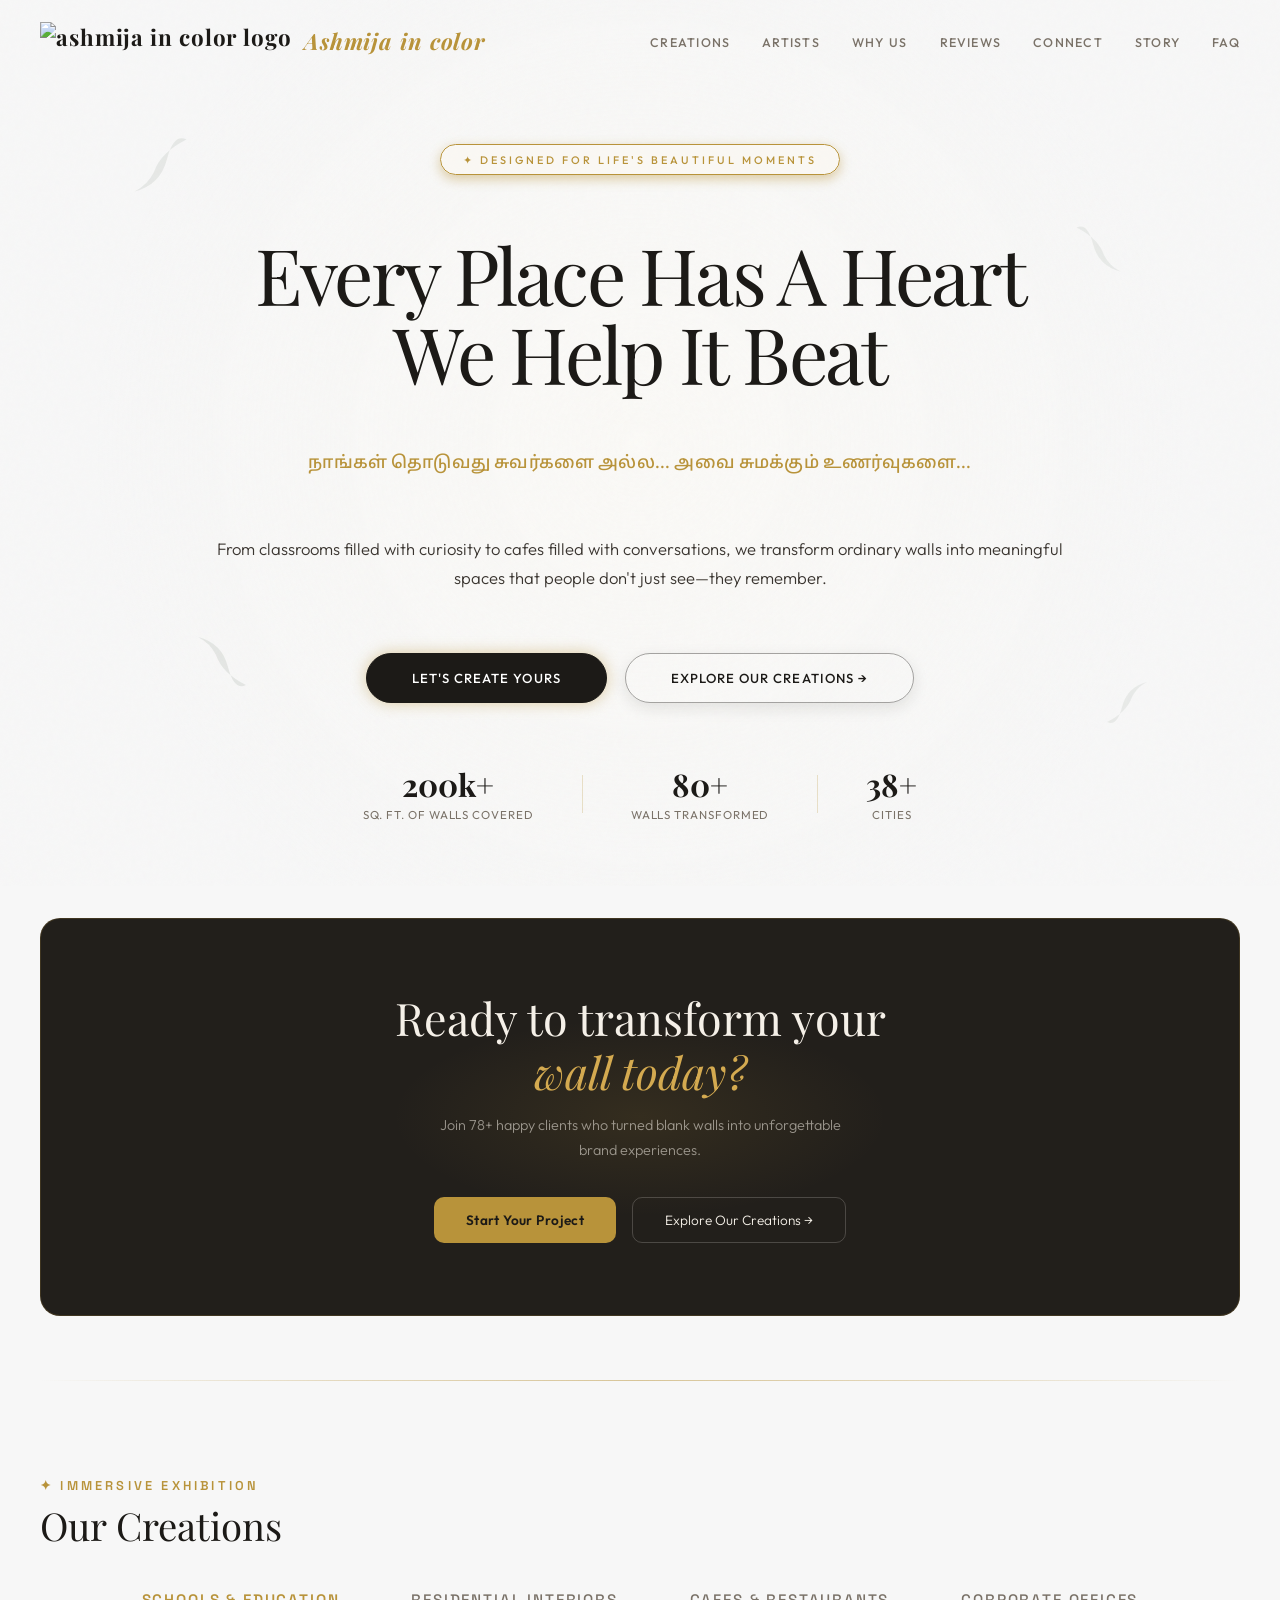
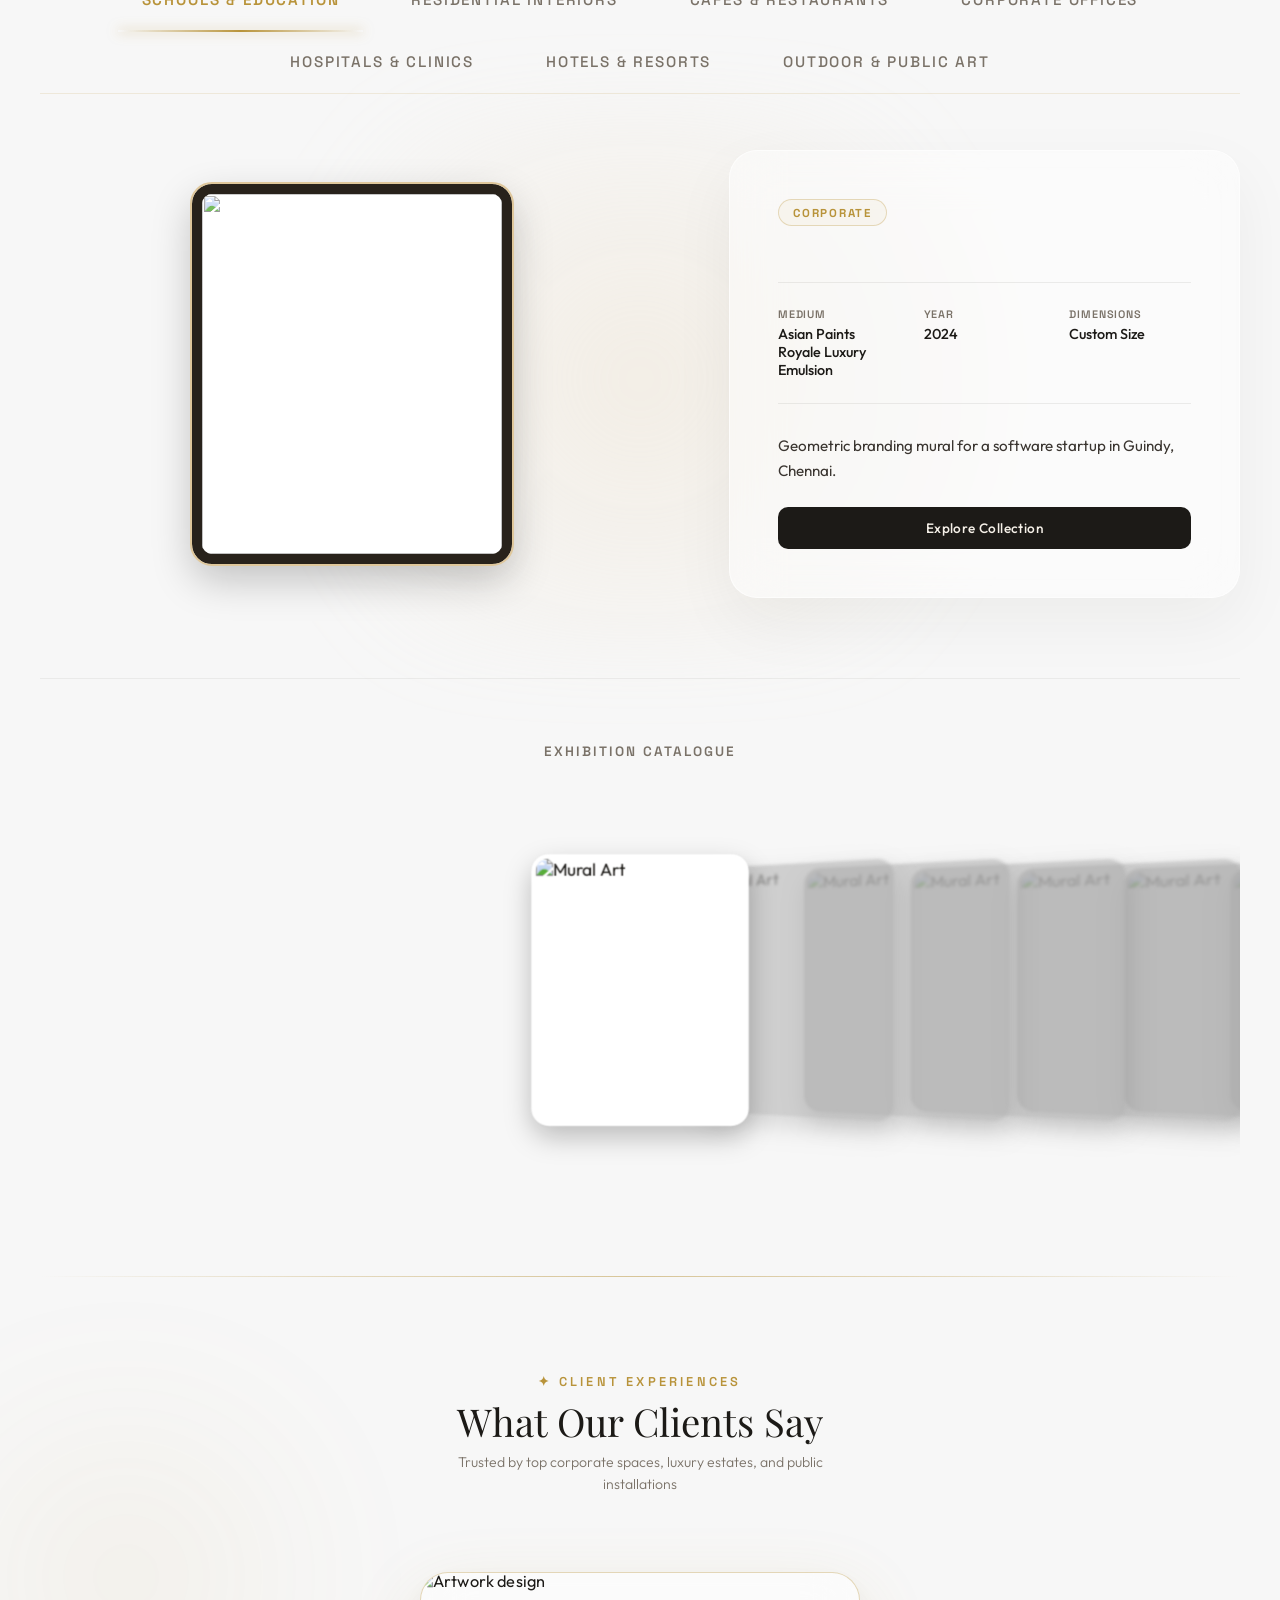
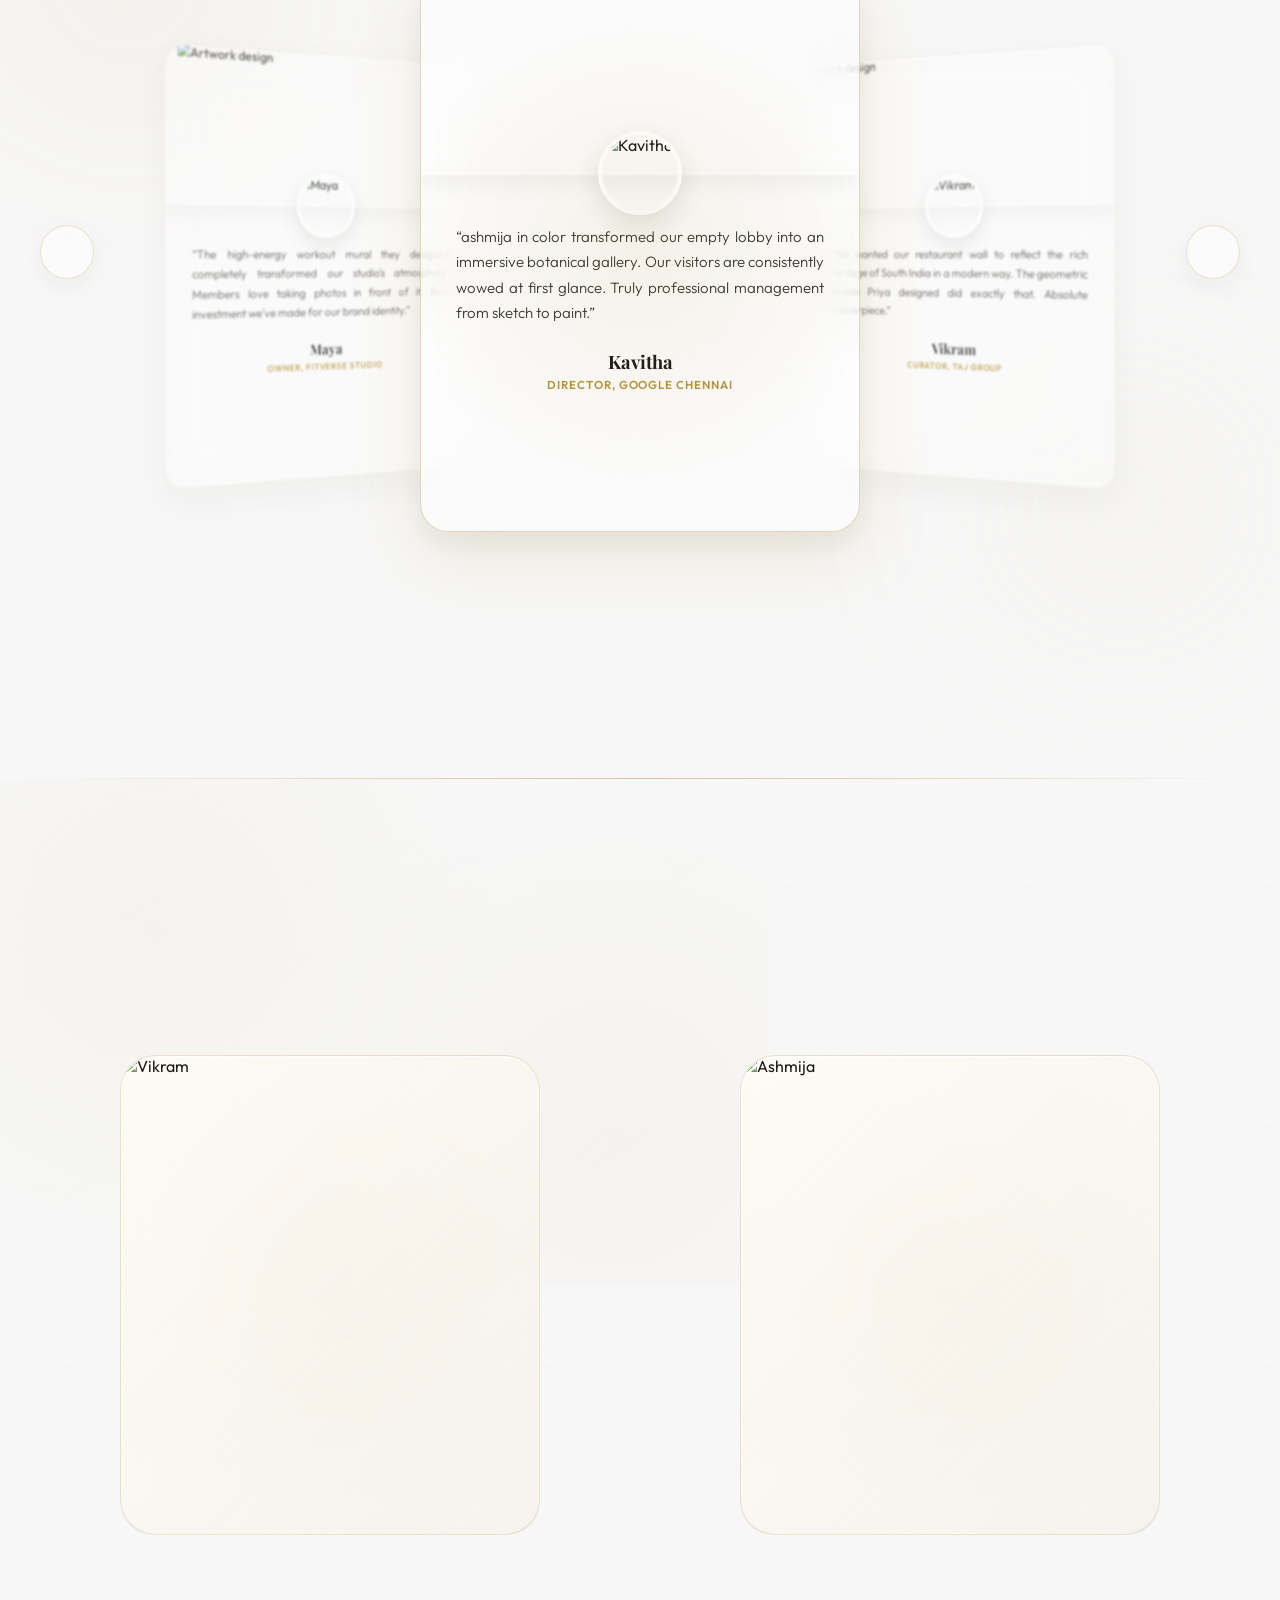
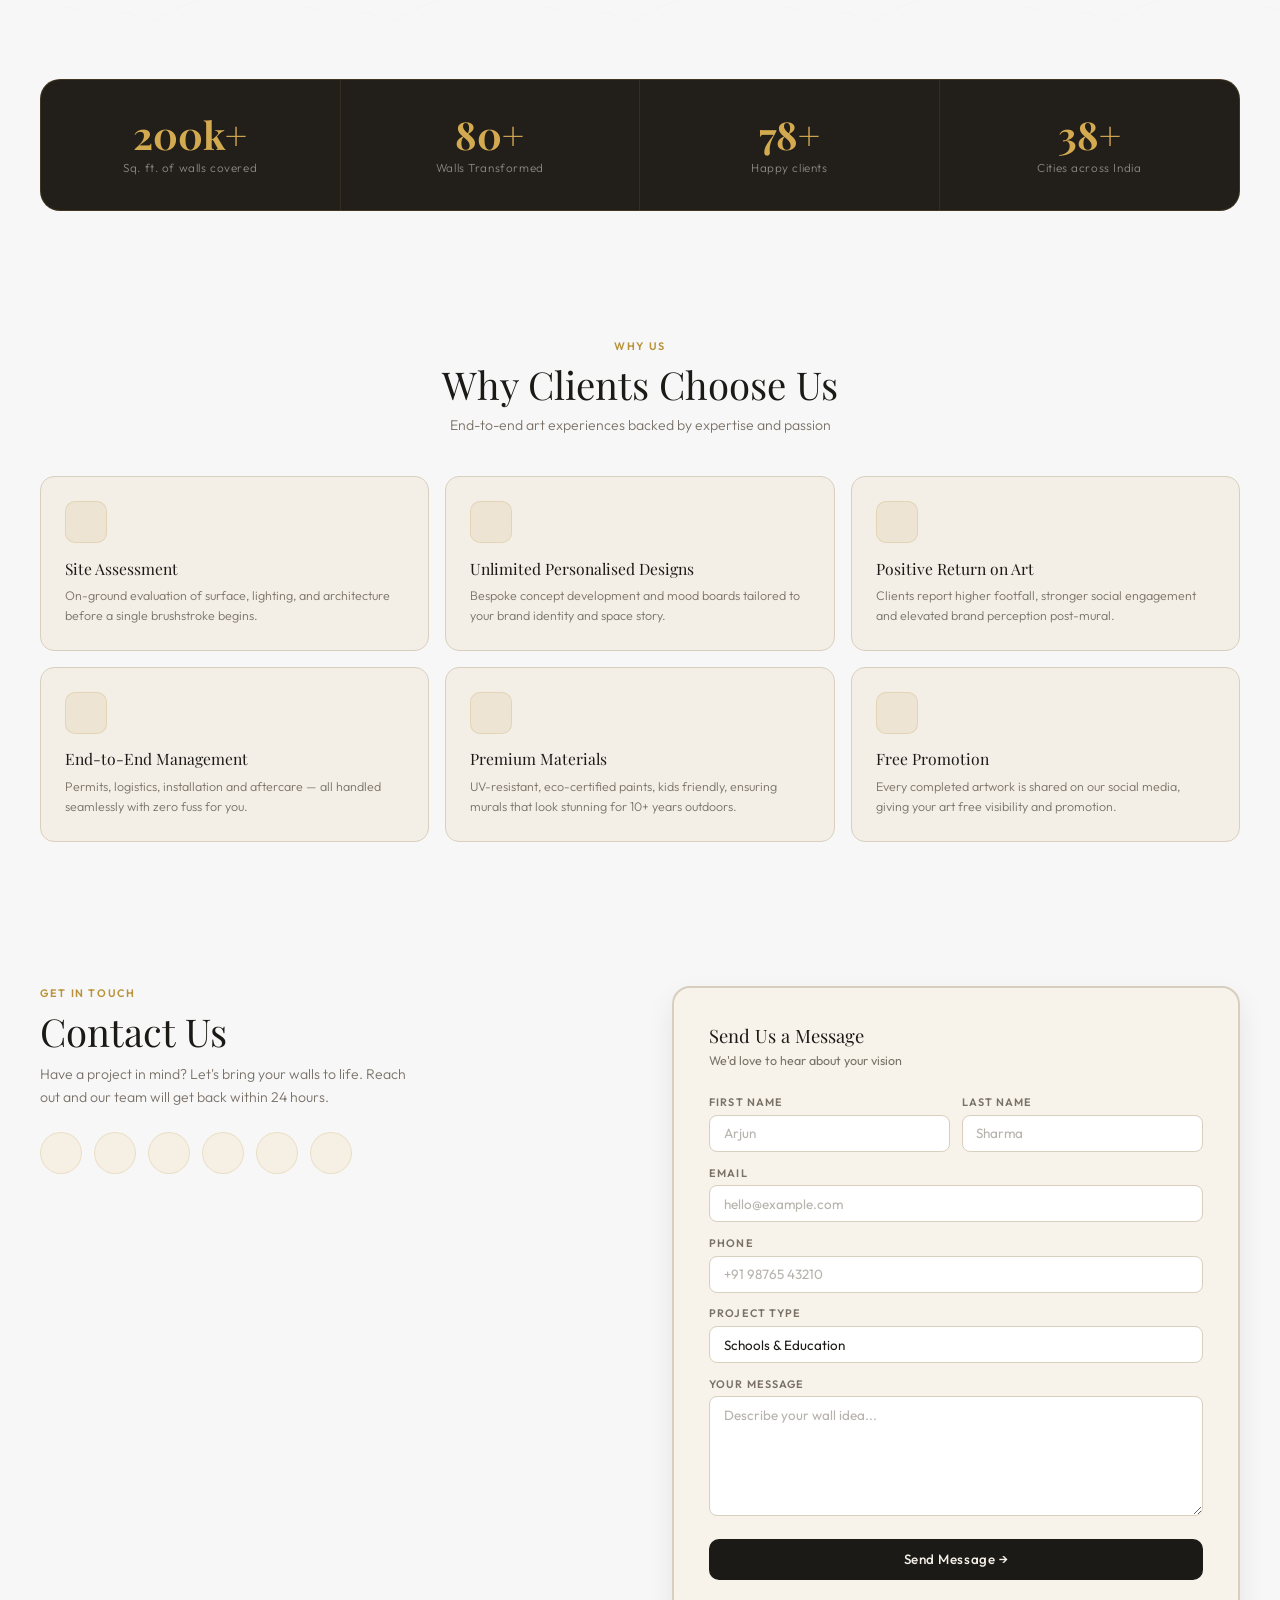
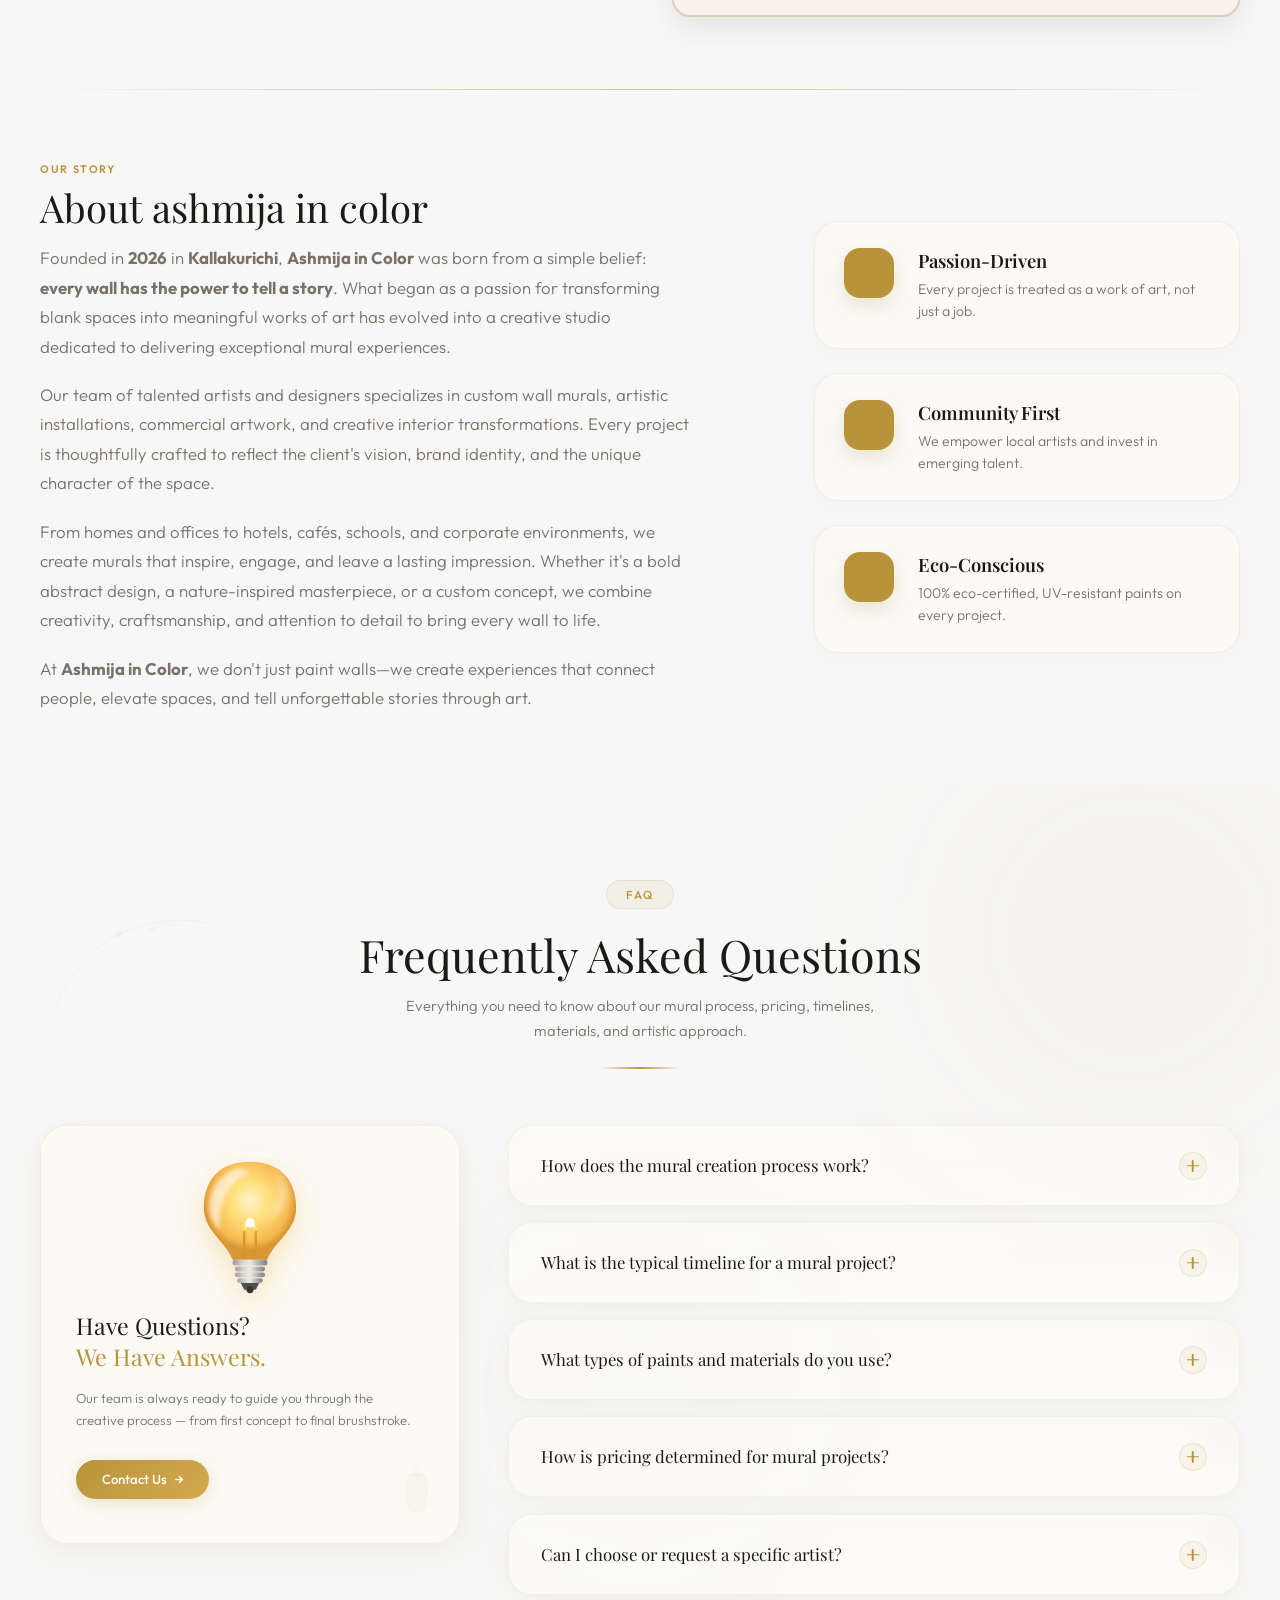
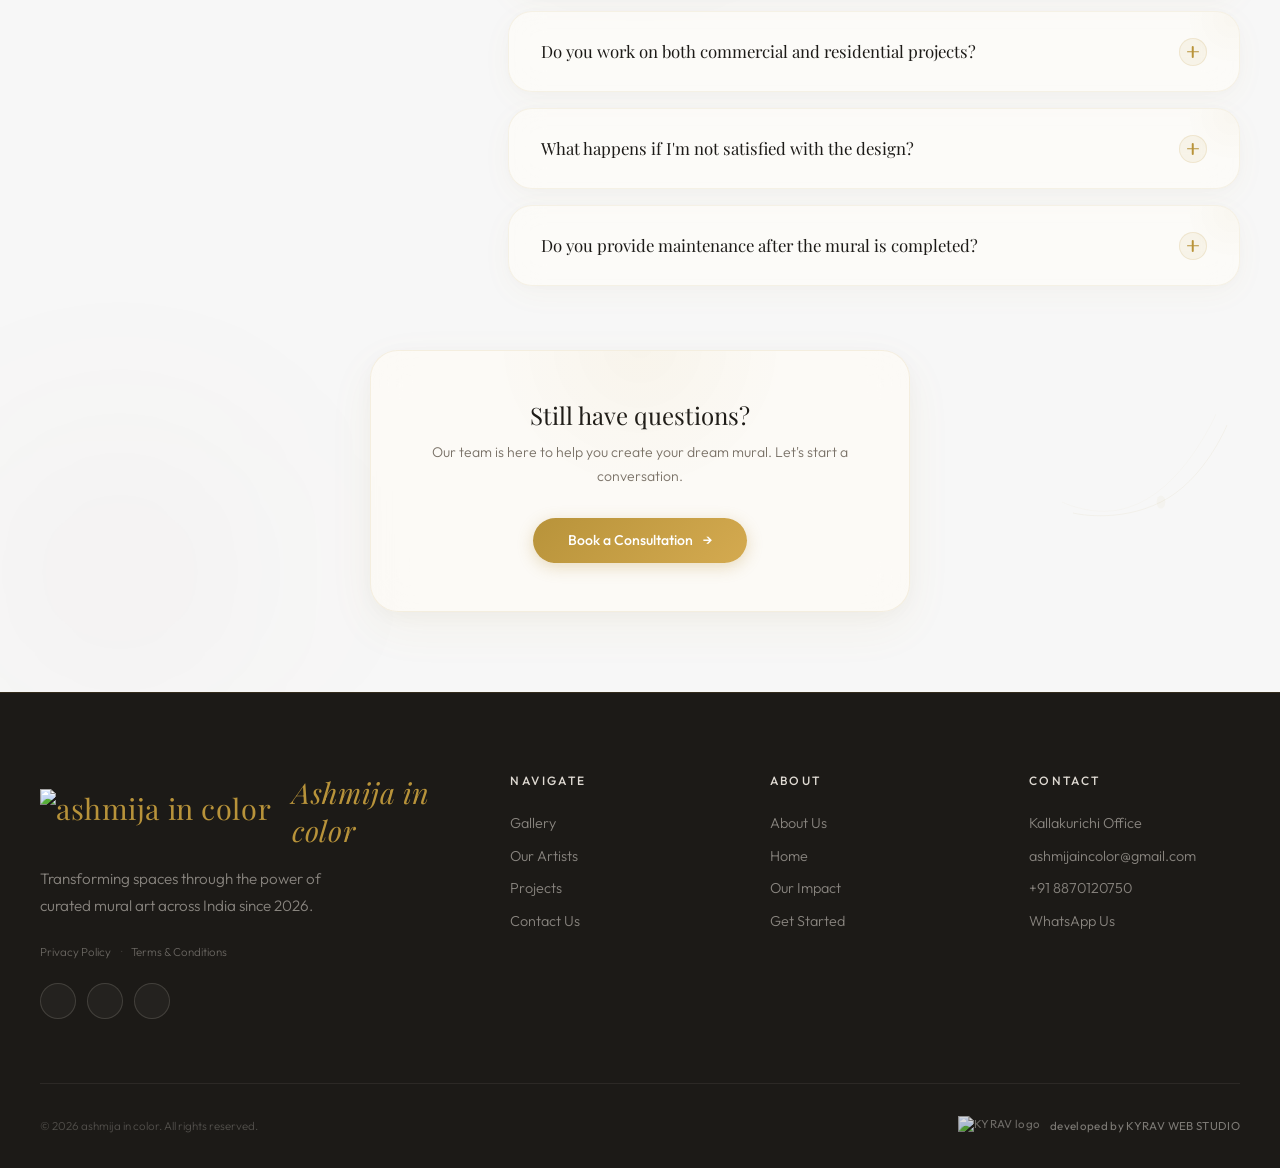
==== commit b2aeb320: "Remove avatar picker and photo upload option from review modal" ====
--- a/frontend/index.html
+++ b/frontend/index.html
@@ -1,10 +1,11 @@
 <!DOCTYPE html>
-<html lang="en" style="scroll-behavior:smooth">
+<html lang="en">
 
 <head>
   <meta charset="UTF-8">
-  <meta name="viewport" content="width=device-width, initial-scale=1.0">
-  <title>ashmija in color | Premium Custom Murals & Hand-Painted Wall Art</title>
+  <meta name="viewport" content="width=device-width, initial-scale=1.0, viewport-fit=cover">
+  <meta name="theme-color" content="#f7f7f7">
+  <title>Ashmija in color | Premium Custom Murals & Hand-Painted Wall Art</title>
 
   <!-- SEO Meta Tags -->
   <meta name="description"
@@ -31,8 +32,7 @@
   <script src="https://cdn.jsdelivr.net/npm/@supabase/supabase-js@2" defer></script>
   <script src="./js/shared/supabase-client.js?v=1" defer></script>
   <script src="https://cdnjs.cloudflare.com/ajax/libs/gsap/3.12.2/gsap.min.js"></script>
-  <script src="https://cdnjs.cloudflare.com/ajax/libs/gsap/3.12.2/Flip.min.js"></script>
-  <script src="./js/public/script.js?v=20260711-1" defer></script>
+  <script src="./js/public/script.js?v=20260716-2" defer></script>
   <script src="./js/public/portfolio-public.js?v=20260709-4" defer></script>
   <script src="./js/public/artists-public.js?v=20260709-4" defer></script>
   <script src="./js/public/faqs-public.js?v=20260709-4" defer></script>
@@ -44,9 +44,7 @@
 
 <body>
 
-  <div id="scroll-progress-bar" class="scroll-progress-bar" aria-hidden="true">
-    <div class="scroll-progress-fill"></div>
-  </div>
+
 
   <!-- Header Navigation -->
   <header>
@@ -68,19 +66,18 @@
       </ul>
 
       <!-- Hamburger Menu Toggle Button -->
-      <button class="nav-hamburger" id="nav-hamburger-toggle" aria-label="Toggle Navigation Menu" aria-expanded="false">
+      <button class="nav-hamburger" id="nav-hamburger-toggle" type="button" aria-label="Toggle Navigation Menu"
+        aria-expanded="false" aria-controls="mobile-menu-overlay">
         <span class="hamburger-line"></span>
         <span class="hamburger-line"></span>
         <span class="hamburger-line"></span>
       </button>
-
-      <button class="nav-btn" id="btn-book-artist"
-        onclick="document.getElementById('contact-section').scrollIntoView({behavior:'smooth'})">Let's Talk</button>
     </nav>
   </header>
 
   <!-- Mobile Navigation Slide-out Overlay -->
-  <div id="mobile-menu-overlay" class="mobile-menu-overlay" aria-hidden="true">
+  <div id="mobile-menu-overlay" class="mobile-menu-overlay" aria-hidden="true" role="dialog" aria-modal="true"
+    aria-label="Mobile navigation">
     <button class="mobile-menu-close" id="mobile-menu-close-btn" aria-label="Close Navigation Menu">&times;</button>
     <nav class="mobile-menu-nav">
       <ul class="mobile-nav-links">
@@ -92,9 +89,6 @@
         <li><a href="#about-section" class="mobile-nav-link">Story</a></li>
         <li><a href="#faq-section" class="mobile-nav-link">FAQ</a></li>
       </ul>
-      <button class="nav-btn" id="btn-mobile-book-artist"
-        onclick="document.getElementById('contact-section').scrollIntoView({behavior:'smooth'}); document.getElementById('mobile-menu-overlay').classList.remove('active'); document.getElementById('nav-hamburger-toggle').classList.remove('active'); document.getElementById('nav-hamburger-toggle').setAttribute('aria-expanded', 'false'); document.body.style.overflow = '';">Let's
-        Talk</button>
     </nav>
   </div>
 
@@ -128,31 +122,36 @@
 
       <!-- Center content card -->
       <div class="hero-content-card reveal">
-        <div class="hero-eyebrow">✦ Premium Mural Studio</div>
-        <h1 class="hero-title">Curating Walls,<br><em>Crafting Ambience.</em></h1>
-        <p class="hero-sub">We transform blank walls into immersive art experiences — connecting brands and spaces with
-          South Asia's finest mural artists.</p>
+        <div class="hero-eyebrow">✦ DESIGNED FOR LIFE'S BEAUTIFUL MOMENTS</div>
+        <h1 class="hero-title">
+          <span class="hero-line hero-line-1">Every Place Has A Heart</span><br>
+          <span class="hero-line hero-line-2">We Help It Beat</span>
+        </h1>
+        <p class="hero-tamil-quote">நாங்கள் தொடுவது சுவர்களை அல்ல... அவை சுமக்கும் உணர்வுகளை...</p>
+        <p class="hero-sub">From classrooms filled with curiosity to cafes filled with conversations, we transform
+          ordinary walls into meaningful spaces that people don't just see—they remember.</p>
+
         <div class="hero-actions">
-          <button class="btn-primary" id="btn-hero-explore"
-            onclick="document.getElementById('portfolio-section').scrollIntoView({behavior:'smooth'})">Explore
-            Gallery</button>
-          <button class="btn-outline" id="btn-hero-artists"
-            onclick="document.getElementById('artists-section').scrollIntoView({behavior:'smooth'})">Meet Artists
-            →</button>
+          <button class="btn-primary hero-cta-glow" id="btn-hero-talk"
+            onclick="document.getElementById('contact-section').scrollIntoView()">Let's Create
+            Yours</button>
+          <button class="btn-outline" id="btn-hero-explore"
+            onclick="document.getElementById('portfolio-section').scrollIntoView()">Explore Our
+            Creations </button>
         </div>
         <div class="hero-stats">
           <div class="hero-stat-item">
-            <div class="hero-stat-num" data-target="750" data-suffix="k+">0</div>
-            <div class="hero-stat-label">Sq. ft. painted</div>
+            <div class="hero-stat-num" data-target="200" data-suffix="k+">200k</div>
+            <div class="hero-stat-label">Sq. ft. of walls covered</div>
           </div>
           <div class="hero-stat-divider" aria-hidden="true"></div>
           <div class="hero-stat-item">
-            <div class="hero-stat-num" data-target="2900" data-suffix="+" data-comma="true">0</div>
-            <div class="hero-stat-label">Projects done</div>
+            <div class="hero-stat-num" data-target="80" data-suffix="+">80</div>
+            <div class="hero-stat-label">Walls Transformed</div>
           </div>
           <div class="hero-stat-divider" aria-hidden="true"></div>
           <div class="hero-stat-item">
-            <div class="hero-stat-num" data-target="38" data-suffix="+">0</div>
+            <div class="hero-stat-num" data-target="38" data-suffix="+">38</div>
             <div class="hero-stat-label">Cities</div>
           </div>
         </div>
@@ -164,13 +163,13 @@
       <div class="cta-inner reveal">
         <div class="cta-glow"></div>
         <h2>Ready to transform your<br><em>wall today?</em></h2>
-        <p>Join 3,000+ happy clients who turned blank walls into unforgettable brand experiences.</p>
+        <p>Join 78+ happy clients who turned blank walls into unforgettable brand experiences.</p>
         <div class="cta-btns">
           <button class="cta-btn-primary" id="btn-cta-start"
-            onclick="document.getElementById('contact-section').scrollIntoView({behavior:'smooth'})">Start Your
+            onclick="document.getElementById('contact-section').scrollIntoView()">Start Your
             Project</button>
           <button class="cta-btn-outline" id="btn-cta-portfolio"
-            onclick="document.getElementById('portfolio-section').scrollIntoView({behavior:'smooth'})">View Portfolio
+            onclick="document.getElementById('portfolio-section').scrollIntoView()">Explore Our Creations
             →</button>
         </div>
 
@@ -188,22 +187,26 @@
         <div class="works-header reveal" style="margin-bottom: 2rem;">
           <div>
             <span class="gallery-kicker">✦ Immersive Exhibition</span>
-            <h2 class="sec-title" style="color: var(--ink);">The 3D Gallery</h2>
+            <h2 class="sec-title" style="color: var(--ink);">Our Creations</h2>
           </div>
         </div>
 
         <!-- Category Navigation -->
         <div class="gallery-categories-nav">
-          <button class="gallery-cat-btn active" data-category="corporate">
-            <span class="btn-text">Corporate Offices</span>
+          <button class="gallery-cat-btn active" data-category="schools">
+            <span class="btn-text">Schools & Education</span>
+            <span class="glow-accent"></span>
+          </button>
+          <button class="gallery-cat-btn" data-category="residential">
+            <span class="btn-text">Residential Interiors</span>
             <span class="glow-accent"></span>
           </button>
           <button class="gallery-cat-btn" data-category="cafes">
-            <span class="btn-text">Cafés & Restaurants</span>
+            <span class="btn-text">Cafes & Restaurants</span>
             <span class="glow-accent"></span>
           </button>
-          <button class="gallery-cat-btn" data-category="schools">
-            <span class="btn-text">Schools & Education</span>
+          <button class="gallery-cat-btn" data-category="corporate">
+            <span class="btn-text">Corporate Offices</span>
             <span class="glow-accent"></span>
           </button>
           <button class="gallery-cat-btn" data-category="hospitals">
@@ -212,10 +215,6 @@
           </button>
           <button class="gallery-cat-btn" data-category="hotels">
             <span class="btn-text">Hotels & Resorts</span>
-            <span class="glow-accent"></span>
-          </button>
-          <button class="gallery-cat-btn" data-category="residential">
-            <span class="btn-text">Residential Interiors</span>
             <span class="glow-accent"></span>
           </button>
           <button class="gallery-cat-btn" data-category="outdoor">
@@ -265,7 +264,7 @@
 
               <button class="btn-primary btn-explore-collection" id="btn-explore-gallery"
                 style="margin-top: 1.5rem; width: 100%;"
-                onclick="document.getElementById('coverflow-carousel').scrollIntoView({ behavior: 'smooth' })">
+                onclick="document.getElementById('coverflow-carousel').scrollIntoView()">
                 <span>Explore Collection</span>
                 <i class="ti ti-arrow-up-right"></i>
               </button>
@@ -292,7 +291,9 @@
         <div class="lightbox-frame-wrapper">
           <div class="lightbox-frame" id="lightbox-3d-frame">
             <div class="lightbox-face face-front">
-              <img id="lightbox-img" src="" alt="Fullscreen artwork">
+              <img id="lightbox-img"
+                src="[data-uri]"
+                alt="Fullscreen artwork">
               <div class="glass-reflection"></div>
             </div>
             <div class="lightbox-face face-back"></div>
@@ -361,7 +362,7 @@
       </div>
     </section>
 
-    <div id="review-ml-reply-card" class="review-ml-reply-card glass-card" hidden>
+    <div id="review-ml-reply-card" class="review-ml-reply-card glass-card" style="display: none;">
       <div class="reply-card-heading">AI-generated reply</div>
       <div class="reply-card-body">Your custom reply will appear here after review submission.</div>
     </div>
@@ -400,18 +401,13 @@
             <!-- Back Face -->
             <div class="flip-card-back glass-card">
               <div class="creator-card-back-info">
-                <span class="creator-role-badge">Lead Artist, Urban & Abstract</span>
+                <span class="creator-role-badge">Co-Founder & CEO</span>
                 <h3 class="creator-name-title">VIKRAM</h3>
-                <p class="creator-bio-text">Specializing in geometric abstraction and large-scale urban realism, Vikram
-                  has spent the last 12 years collaborating with corporate campuses, hospitality interiors, and public
-                  districts to transform blank walls into local landmarks.</p>
-                <blockquote class="creator-quote-text">"Art should not be confined behind closed doors. Corporate
-                  corridors and public walls are the spaces where street realism and daily life truly merge."
-                </blockquote>
-                <div class="creator-stats-wrap">
-                  <span class="creator-stat-badge">✦ Featured in Elle Décor</span>
-                  <span class="creator-stat-badge">✦ 80+ Projects</span>
-                </div>
+                <p class="creator-bio-text">Every exceptional space begins with a thoughtful vision. I specialize in
+                  creative strategy and artistic planning, crafting concepts that seamlessly blend aesthetics, purpose,
+                  and storytelling. My focus is to ensure every mural and design transforms a space into an experience
+                  that is both meaningful and memorable.</p>
+                <blockquote class="creator-quote-text">"I don’t decorate walls—I define them."</blockquote>
               </div>
             </div>
           </div>
@@ -430,17 +426,15 @@
             <!-- Back Face -->
             <div class="flip-card-back glass-card">
               <div class="creator-card-back-info">
-                <span class="creator-role-badge">Lead Artist, Muralist</span>
+                <span class="creator-role-badge">Founder</span>
                 <h3 class="creator-name-title">ASHMIJA</h3>
-                <p class="creator-bio-text">Merging intricate botanical illustrations with architectural backdrops,
-                  Ashmija's nature-inspired murals and large-scale floral art pieces bring organic life and a sense of
-                  calm to high-end interiors across South Asia.</p>
-                <blockquote class="creator-quote-text">"My work bridges the gap between concrete rooms and the wild
-                  serenity of nature. I paint to give blank walls a voice and spaces a heartbeat."</blockquote>
-                <div class="creator-stats-wrap">
-                  <span class="creator-stat-badge">✦ 120+ Murals</span>
-                  <span class="creator-stat-badge">✦ National Art Award</span>
-                </div>
+                <p class="creator-bio-text">I transform walls and spaces into powerful visual stories that inspire,
+                  connect, and awaken emotion. Each mural is a carefully crafted journey of color, movement, and meaning
+                  — where every brushstroke reflects a story, a feeling, or a shared experience. Through thoughtful
+                  design and artistic expression, I create environments that go beyond decoration, turning ordinary
+                  spaces into unforgettable places of inspiration and connection.</p>
+                <blockquote class="creator-quote-text">"Art isn’t what I do—it’s how I help spaces tell their stories."
+                </blockquote>
               </div>
             </div>
           </div>
@@ -451,15 +445,15 @@
     <div class="stats-band" id="stats-band">
       <div class="stats-band-inner reveal">
         <div class="stat-item">
-          <div class="stat-num" data-target="750000" data-suffix="k+">750k+</div>
-          <div class="stat-label">Sq. ft. of walls painted</div>
+          <div class="stat-num" data-target="200" data-suffix="k+">200k+</div>
+          <div class="stat-label">Sq. ft. of walls covered</div>
         </div>
         <div class="stat-item">
-          <div class="stat-num" data-target="2900" data-suffix="+">2,900+</div>
-          <div class="stat-label">Projects delivered</div>
+          <div class="stat-num" data-target="80" data-suffix="+">80+</div>
+          <div class="stat-label">Walls Transformed</div>
         </div>
         <div class="stat-item">
-          <div class="stat-num" data-target="3000" data-suffix="+">3,000+</div>
+          <div class="stat-num" data-target="78" data-suffix="+">78+</div>
           <div class="stat-label">Happy clients</div>
         </div>
         <div class="stat-item">
@@ -486,7 +480,7 @@
         </div>
         <div class="why-card glass-subtle">
           <div class="why-icon-wrap"><i class="ti ti-sparkles" aria-hidden="true"></i></div>
-          <h4>Personalised Design</h4>
+          <h4>Unlimited Personalised Designs</h4>
           <p>Bespoke concept development and mood boards tailored to your brand identity and space story.</p>
         </div>
         <div class="why-card glass-subtle">
@@ -502,12 +496,13 @@
         <div class="why-card glass-subtle">
           <div class="why-icon-wrap"><i class="ti ti-color-swatch" aria-hidden="true"></i></div>
           <h4>Premium Materials</h4>
-          <p>UV-resistant, eco-certified paints ensuring murals that look stunning for 10+ years outdoors.</p>
+          <p>UV-resistant, eco-certified paints, kids friendly, ensuring murals that look stunning for 10+ years
+            outdoors.</p>
         </div>
         <div class="why-card glass-subtle">
           <div class="why-icon-wrap"><i class="ti ti-camera" aria-hidden="true"></i></div>
-          <h4>Pro Photography</h4>
-          <p>Every project ends with a professional photoshoot — portfolio-ready and social-ready imagery.</p>
+          <h4>Free Promotion</h4>
+          <p>Every completed artwork is shared on our social media, giving your art free visibility and promotion.</p>
         </div>
       </div>
     </section>
@@ -564,7 +559,7 @@
               style="font-family:'Playfair Display',serif; font-size:1.8rem; color:var(--ink); margin-bottom: 0.5rem;">
               Thank You!</h3>
             <p style="font-size:0.95rem; color:var(--muted); line-height:1.6; max-width: 250px; margin: 0 auto;">Your
-              message was sent successfully. We'll be in touch soon.</p>
+              message was sent successfully. Our Team will reach you in 48 hours.</p>
             <style>
               @keyframes shake3d {
                 0% {
@@ -606,12 +601,12 @@
               <input class="form-input" type="tel" id="contact-phone" placeholder="+91 98765 43210">
               <label class="form-label" for="contact-project-type">Project type</label>
               <select class="form-input" id="contact-project-type">
+                <option>Schools & Education</option>
+                <option>Residential Interiors</option>
+                <option>Cafes & Restaurants</option>
                 <option>Corporate Offices</option>
-                <option>Cafes & Restaurants</option>
-                <option>Schools & Education</option>
                 <option>Hospitals & Clinics</option>
                 <option>Hotels & Resorts</option>
-                <option>Residential Interiors</option>
                 <option>Outdoor & Public Art</option>
               </select>
               <label class="form-label" for="contact-message">Your message</label>
@@ -633,52 +628,57 @@
         <div class="about-content">
           <div class="sec-label">Our Story</div>
           <h2 class="sec-title">About ashmija in color</h2>
-          <p class="sec-sub" style="max-width:520px;margin-top:.8rem;line-height:1.7">Founded in <strong>2026</strong>
+          <p class="sec-sub" style="max-width:650px;margin-top:.8rem;line-height:1.75;font-size:1.05rem;">Founded in
+            <strong>2026</strong>
             in <strong>Kallakurichi</strong>, <strong>Ashmija in Color</strong> was born from a simple belief:
             <strong>every wall has the power to tell a story</strong>. What began as a passion for transforming blank
             spaces into meaningful works of art has evolved into a creative studio dedicated to delivering exceptional
             mural experiences.
           </p>
-          <p class="sec-sub" style="max-width:520px;margin-top:1rem;line-height:1.7">Our team of talented artists and
+          <p class="sec-sub" style="max-width:650px;margin-top:1.2rem;line-height:1.75;font-size:1.05rem;">Our team of
+            talented artists and
             designers specializes in custom wall murals, artistic installations, commercial artwork, and creative
             interior transformations. Every project is thoughtfully crafted to reflect the client's vision, brand
             identity, and the unique character of the space.</p>
-          <p class="sec-sub" style="max-width:520px;margin-top:1rem;line-height:1.7">From homes and offices to hotels,
+          <p class="sec-sub" style="max-width:650px;margin-top:1.2rem;line-height:1.75;font-size:1.05rem;">From homes
+            and offices to hotels,
             cafés, schools, and corporate environments, we create murals that inspire, engage, and leave a lasting
             impression. Whether it's a bold abstract design, a nature-inspired masterpiece, or a custom concept, we
             combine creativity, craftsmanship, and attention to detail to bring every wall to life.</p>
-          <p class="sec-sub" style="max-width:520px;margin-top:1rem;line-height:1.7">At <strong>Ashmija in
+          <p class="sec-sub" style="max-width:650px;margin-top:1.2rem;line-height:1.75;font-size:1.05rem;">At
+            <strong>Ashmija in
               Color</strong>, we don't just paint walls—we create experiences that connect people, elevate spaces, and
-            tell unforgettable stories through art.</p>
-        </div>
-        <div class="about-values reveal" style="margin-top: 0;">
-          <div class="about-value-item glass-subtle">
+            tell unforgettable stories through art.
+          </p>
+        </div>
+        <div class="about-values" style="margin-top: 0;">
+          <div class="about-value-item">
             <div class="why-icon-wrap"><i class="ti ti-heart" aria-hidden="true"></i></div>
             <div>
               <h4
-                style="font-family:'Playfair Display',serif;font-size:.92rem;font-weight:400;color:var(--ink);margin-bottom:.2rem">
+                style="font-family:'Playfair Display',serif;font-size:1.15rem;font-weight:600;color:var(--ink);margin-bottom:.3rem">
                 Passion-Driven</h4>
-              <p style="font-size:.75rem;color:var(--muted);line-height:1.5;font-weight:300">Every project is treated
+              <p style="font-size:0.88rem;color:var(--muted);line-height:1.6;font-weight:300">Every project is treated
                 as a work of art, not just a job.</p>
             </div>
           </div>
-          <div class="about-value-item glass-subtle">
+          <div class="about-value-item">
             <div class="why-icon-wrap"><i class="ti ti-users" aria-hidden="true"></i></div>
             <div>
               <h4
-                style="font-family:'Playfair Display',serif;font-size:.92rem;font-weight:400;color:var(--ink);margin-bottom:.2rem">
+                style="font-family:'Playfair Display',serif;font-size:1.15rem;font-weight:600;color:var(--ink);margin-bottom:.3rem">
                 Community First</h4>
-              <p style="font-size:.75rem;color:var(--muted);line-height:1.5;font-weight:300">We empower local artists
+              <p style="font-size:0.88rem;color:var(--muted);line-height:1.6;font-weight:300">We empower local artists
                 and invest in emerging talent.</p>
             </div>
           </div>
-          <div class="about-value-item glass-subtle">
+          <div class="about-value-item">
             <div class="why-icon-wrap"><i class="ti ti-leaf" aria-hidden="true"></i></div>
             <div>
               <h4
-                style="font-family:'Playfair Display',serif;font-size:.92rem;font-weight:400;color:var(--ink);margin-bottom:.2rem">
+                style="font-family:'Playfair Display',serif;font-size:1.15rem;font-weight:600;color:var(--ink);margin-bottom:.3rem">
                 Eco-Conscious</h4>
-              <p style="font-size:.75rem;color:var(--muted);line-height:1.5;font-weight:300">100% eco-certified,
+              <p style="font-size:0.88rem;color:var(--muted);line-height:1.6;font-weight:300">100% eco-certified,
                 UV-resistant paints on every project.</p>
             </div>
           </div>
@@ -967,7 +967,26 @@
           <img src="./assets/images/logo.png" alt="ashmija in color logo" class="footer-logo-img">
           <span class="logo-text">Ashmija <span>in color</span></span>
         </div>
-        <p class="footer-desc">Transforming spaces through the power of curated mural art across India since 2015.</p>
+        <p class="footer-desc">Transforming spaces through the power of curated mural art across India since 2026.</p>
+        <div class="footer-legal-links" style="margin-top: 1.5rem; justify-content: flex-start;">
+          <a href="./privacy-policy.html?v=1" id="footer-link-privacy">Privacy Policy</a>
+          <span class="footer-legal-sep" aria-hidden="true">·</span>
+          <a href="./terms.html?v=1" id="footer-link-terms">Terms &amp; Conditions</a>
+        </div>
+        <div class="footer-socials" style="margin-top: 1.5rem;">
+          <a href="https://www.instagram.com/ashmija_in_color?igsh=NzhrbGJvaWVhMTJ3" class="social-icon instagram"
+            id="footer-social-instagram" aria-label="Instagram" target="_blank" rel="noopener noreferrer">
+            <i class="ti ti-brand-instagram"></i>
+          </a>
+          <a href="https://www.facebook.com/share/1JFvUQGTUA/" class="social-icon facebook" id="footer-social-facebook"
+            aria-label="Facebook" target="_blank" rel="noopener noreferrer">
+            <i class="ti ti-brand-facebook"></i>
+          </a>
+          <a href="https://www.linkedin.com/company/ashmija-in-color/" class="social-icon linkedin"
+            id="footer-social-linkedin" aria-label="LinkedIn" target="_blank" rel="noopener noreferrer">
+            <i class="ti ti-brand-linkedin"></i>
+          </a>
+        </div>
       </div>
       <div class="footer-col">
         <h5>Navigate</h5>
@@ -990,10 +1009,12 @@
       <div class="footer-col">
         <h5>Contact</h5>
         <ul>
-          <li><a href="https://maps.app.goo.gl/HwP9gCGYiTBoJ23S8?g_st=aw" id="footer-link-office" target="_blank" rel="noopener noreferrer">Kallakurichi Office</a></li>
+          <li><a href="https://maps.app.goo.gl/HwP9gCGYiTBoJ23S8?g_st=aw" id="footer-link-office" target="_blank"
+              rel="noopener noreferrer">Kallakurichi Office</a></li>
           <li><a href="mailto:ashmijaincolor@gmail.com" id="footer-link-email">ashmijaincolor@gmail.com</a></li>
           <li><a href="tel:+918870120750" id="footer-link-phone">+91 8870120750</a></li>
-          <li><a href="#" id="footer-link-whatsapp">WhatsApp Us</a></li>
+          <li><a href="https://wa.me/918870120750" id="footer-link-whatsapp" target="_blank"
+              rel="noopener noreferrer">WhatsApp Us</a></li>
         </ul>
       </div>
     </div>
@@ -1001,21 +1022,7 @@
       <div class="footer-copy">© 2026 ashmija in color. All rights reserved.</div>
       <div class="footer-watermark">
         <img src="./assets/images/kyrav_logo.png" alt="KYRAV logo" class="watermark-logo">
-        <span>developed by <strong>KYRAV WEB STUDIO</strong> | Where Confidence Meets Creativity.</span>
-      </div>
-      <div class="footer-socials">
-        <a href="https://www.instagram.com/ashmija_in_color?igsh=NzhrbGJvaWVhMTJ3" class="social-icon instagram"
-          id="footer-social-instagram" aria-label="Instagram" target="_blank" rel="noopener noreferrer">
-          <i class="ti ti-brand-instagram"></i>
-        </a>
-        <a href="https://www.facebook.com/share/1JFvUQGTUA/" class="social-icon facebook" id="footer-social-facebook"
-          aria-label="Facebook" target="_blank" rel="noopener noreferrer">
-          <i class="ti ti-brand-facebook"></i>
-        </a>
-        <a href="https://www.linkedin.com/company/ashmija-in-color/" class="social-icon linkedin"
-          id="footer-social-linkedin" aria-label="LinkedIn" target="_blank" rel="noopener noreferrer">
-          <i class="ti ti-brand-linkedin"></i>
-        </a>
+        <span>developed by KYRAV WEB STUDIO</span>
       </div>
     </div>
   </footer>
@@ -1026,7 +1033,8 @@
 
 
   <div id="whatsapp-cta" class="whatsapp-cta" style="display:none;">
-    <a id="whatsapp-cta-link" href="#" target="_blank" rel="noreferrer noopener" aria-label="Chat with us">
+    <a id="whatsapp-cta-link" href="https://wa.me/918870120750" target="_blank" rel="noreferrer noopener"
+      aria-label="Chat with us">
       <span class="ti ti-brand-whatsapp"></span>
       <span class="whatsapp-tooltip">Chat with us</span>
     </a>
@@ -1039,23 +1047,21 @@
       <span class="creator-role-badge">ashmija in color Collective</span>
       <h3 class="creator-name-title">Our Curation & Network</h3>
       <p class="creator-bio-text">
-        At ashmija in color, we maintain a highly curated network of over 120 professional muralists, traditional
-        painters, graffiti artists, and sculptors across South Asia.
+        At ashmija in color, we maintain a highly curated network of over 26 professional muralists, traditional
+        painters, graffiti artists, and sculptors across Tamilnadu.
       </p>
       <p class="creator-bio-text">
-        Our artists are selected not only for their exceptional visual craftsmanship but also for their understanding of
-        architectural scale, safety standards, and durable material applications. We handle the entire lifecycle: design
-        licensing, digital mockup staging, scaffold logistics, and weather-proof varnishing.
+        Behind every mural, every brushstroke, and every creative concept at Ashmija in Color is a passionate team
+        driven by imagination and dedication. Our Founder and Co-Founder started this journey with a vision to transform
+        ordinary walls into meaningful works of art that inspire, connect, and leave a lasting impression. Their
+        commitment to creativity, quality, and customer satisfaction has helped bring countless ideas to life across
+        homes, cafés, schools, offices, and commercial spaces. Discover the people, the passion, and the story behind
+        Ashmija in Color, and see how their vision continues to shape every project with innovation and excellence.
       </p>
-      <div class="creator-stats-wrap" style="margin-top:1.5rem;justify-content:flex-start">
-        <span class="creator-stat-badge">✦ 120+ Active Artists</span>
-        <span class="creator-stat-badge">✦ 38+ Cities Connected</span>
-        <span class="creator-stat-badge">✦ Staging & Safety Audited</span>
-      </div>
       <div style="margin-top:2rem;display:flex;gap:1rem">
         <button class="btn"
           style="padding:.75rem 1.8rem;border:none;border-radius:6px;background:var(--gold);color:white;cursor:pointer;font-weight:500;font-size:.85rem;transition:background .3s"
-          onclick="document.getElementById('contact-section').scrollIntoView({behavior:'smooth'}); document.getElementById('team-modal').classList.remove('active'); document.getElementById('modal-backdrop').classList.remove('active');">Book
+          onclick="document.getElementById('contact-section').scrollIntoView(); document.getElementById('team-modal').classList.remove('active'); document.getElementById('modal-backdrop').classList.remove('active');">Book
           an Artist</button>
       </div>
     </div>
@@ -1080,34 +1086,7 @@
       <span class="creator-role-badge">Share Your Review</span>
       <h3 class="creator-name-title">Rate ashmija in color</h3>
 
-      <div class="review-avatar-options">
-        <label class="rating-avatar selected">
-          <input type="radio" name="review-avatar"
-            value="https://images.unsplash.com/photo-1506794778202-cad84cf45f1d?auto=format&fit=crop&w=150&h=150"
-            checked>
-          <img src="https://images.unsplash.com/photo-1506794778202-cad84cf45f1d?auto=format&fit=crop&w=150&h=150"
-            alt="Reviewer option one">
-        </label>
-        <label class="rating-avatar">
-          <input type="radio" name="review-avatar"
-            value="https://images.unsplash.com/photo-1544005313-94ddf0286df2?auto=format&fit=crop&w=150&h=150">
-          <img src="https://images.unsplash.com/photo-1544005313-94ddf0286df2?auto=format&fit=crop&w=150&h=150"
-            alt="Reviewer option two">
-        </label>
-        <label class="rating-avatar">
-          <input type="radio" name="review-avatar"
-            value="https://images.unsplash.com/photo-1573496359142-b8d87734a5a2?auto=format&fit=crop&w=150&h=150">
-          <img src="https://images.unsplash.com/photo-1573496359142-b8d87734a5a2?auto=format&fit=crop&w=150&h=150"
-            alt="Reviewer option three">
-        </label>
-      </div>
-
       <form id="review-form" class="review-form">
-        <div class="form-row">
-          <label>Your Photo (optional - overrides avatar selection)
-            <input type="file" id="review-avatar-file" accept="image/*" style="margin-top: 0.25rem; width: 100%;">
-          </label>
-        </div>
         <div class="form-row">
           <label>Full Name
             <input type="text" name="reviewerName" placeholder="Your name" required>
@@ -1165,7 +1144,8 @@
       style="padding: 1.5rem; display: flex; flex-direction: column; align-items: center; gap: 1.2rem;">
       <div class="modal-image-preview-wrap"
         style="width: 100%; border-radius: 16px; overflow: hidden; box-shadow: 0 8px 32px rgba(0,0,0,0.15); max-height: 70vh;">
-        <img id="testimonial-modal-img" src="" alt="Project Image"
+        <img id="testimonial-modal-img"
+          src="[data-uri]" alt="Project Image"
           style="width: 100%; height: 100%; object-fit: contain; display: block;">
       </div>
       <div class="testimonial-modal-info" style="text-align: center; width: 100%;">
--- a/frontend/css/style.css
+++ b/frontend/css/style.css
@@ -0,0 +1,7458 @@
+@import url('https://fonts.googleapis.com/css2?family=Outfit:wght@300;400;500;600&family=Playfair+Display:ital,wght@0,400;0,700;1,400;1,700&family=Space+Grotesk:wght@400;500;600;700&family=Noto+Sans+Tamil:wght@400;500;600&display=swap');
+
+* {
+  margin: 0;
+  padding: 0;
+  box-sizing: border-box;
+}
+
+:root {
+  --beige: #f7f7f7;
+  --beige2: #f0f0f0;
+  --beige3: #e0e0e0;
+  --ink: #1c1a17;
+  --ink2: #3a3530;
+  --gold: #b8933a;
+  --gold2: #d4aa50;
+  --gold-glow: rgba(184, 147, 58, 0.45);
+  --rust: #8b4a2f;
+  --sage: #6b7c6b;
+  --muted: #7a7268;
+  --glass: rgba(255, 252, 245, 0.55);
+  --glass-border: rgba(180, 160, 120, 0.25);
+  --glass-dark: rgba(28, 26, 23, 0.06);
+}
+
+body {
+  background-image: url('../assets/images/white-texture.png');
+  background-repeat: repeat;
+  background-size: auto;
+  background-color: var(--beige);
+  color: var(--ink);
+  font-family: 'Outfit', sans-serif;
+}
+
+
+
+/* Ensure sections are transparent so their dynamic backgrounds show through */
+#cta-section,
+#portfolio-section,
+#testimonials-section,
+#stats-band,
+#why-us-section,
+#contact-section,
+#about-section,
+#faq-section {
+  background: transparent !important;
+}
+
+#hero-section {
+  background-image: url('../assets/images/hero-bg.jpg') !important;
+  background-size: cover !important;
+  background-position: center center !important;
+  background-repeat: no-repeat !important;
+}
+
+/* Foliage decorations disabled per user request */
+.foliage-decor {
+  display: none !important;
+}
+
+.foliage-decor:hover {
+  opacity: 0.24;
+}
+
+/* Decor 1: Sage green circle and abstract arches crop (left side of Portfolio) */
+.decor-left-arches {
+  width: 250px;
+  height: 380px;
+  background-size: 700px 700px;
+  background-position: -120px -80px;
+  left: 0;
+  top: 10%;
+  border-radius: 0 100px 100px 0;
+  opacity: 0.09;
+}
+
+/* Decor 2: Top-right tropical green leaves crop (right side of Artists) */
+.decor-right-leaves {
+  width: 320px;
+  height: 480px;
+  background-size: 800px 800px;
+  background-position: -460px 0px;
+  right: 0;
+  top: 15%;
+  border-radius: 120px 0 0 120px;
+  opacity: 0.16;
+}
+
+/* Decor 3: Bottom monstera leaves crop (left side of Why Us) */
+.decor-left-monstera {
+  width: 260px;
+  height: 280px;
+  background-size: 600px 600px;
+  background-position: -240px -320px;
+  left: 0;
+  bottom: 5%;
+  opacity: 0.13;
+}
+
+/* Decor 4: Elegant banana leaves crop (right side of About Us) */
+.decor-right-banana {
+  width: 280px;
+  height: 400px;
+  background-size: 750px 750px;
+  background-position: -240px -40px;
+  right: 0;
+  top: 20%;
+  opacity: 0.13;
+}
+
+
+
+
+.glass-card,
+.glass-dark-card,
+.glass-subtle,
+nav,
+.hero-left,
+.hero-image-wrapper,
+.form-input,
+.gal-details,
+.stats-band-inner,
+.cta-inner,
+footer,
+.modal-backdrop.active,
+.creator-modal-container,
+.contact-form-side.glass-card,
+.testimonials-grid .glass-card,
+.why-card.glass-subtle,
+.about-value-item.glass-subtle,
+.creator-card.glass-card,
+.hero-left,
+.hero-left *,
+.hero-right *,
+.hero-visual,
+.hero-image-wrapper *,
+.form-input,
+.modal-body-content,
+.modal-right-info {
+  /* Removed vestigial backdrop-filter overrides per audit */
+}
+
+.glass-card {
+  background: var(--beige);
+  border: 1px solid var(--beige3);
+  border-radius: 18px;
+  box-shadow: 0 12px 28px rgba(28, 26, 23, 0.08);
+}
+
+.glass-dark-card {
+  background: var(--ink2);
+  border: 1px solid var(--gold-glow);
+  border-radius: 18px;
+  color: var(--beige);
+}
+
+.glass-subtle {
+  background: var(--beige2);
+  border: 1px solid var(--beige3);
+  border-radius: 14px;
+}
+
+nav {
+  position: relative;
+  z-index: 10;
+  display: flex;
+  align-items: center;
+  justify-content: space-between;
+  padding: 1.2rem 2.5rem;
+  background: #f4efe6;
+  border-bottom: 1px solid #d9cfbf;
+}
+
+.hero-left {
+  display: flex;
+  flex-direction: column;
+  justify-content: center;
+  padding: 2rem 3rem 3rem 2.5rem;
+}
+
+.hero-image-wrapper {
+  position: relative;
+  width: 100%;
+  border-radius: 24px;
+  overflow: hidden;
+  padding: 8px;
+  background: #f6f1e7;
+  border: 1px solid #d9cfbf;
+  box-shadow: 0 16px 48px rgba(0, 0, 0, 0.08);
+  transition: transform 0.5s cubic-bezier(0.23, 1, 0.32, 1);
+}
+
+.form-input {
+  width: 100%;
+  background: #ffffff;
+  border: 1px solid #d8cfbf;
+  border-radius: 8px;
+  padding: .6rem .85rem;
+  font-family: 'Outfit', sans-serif;
+  font-size: .84rem;
+  color: var(--ink);
+  outline: none;
+  transition: border-color .3s, background-color .3s, box-shadow .3s;
+  margin-bottom: .85rem;
+  box-shadow: inset 0 1px 3px rgba(0, 0, 0, 0.01);
+}
+
+.gal-details {
+  position: absolute;
+  bottom: 0;
+  left: 0;
+  right: 0;
+  z-index: 5;
+  padding: 1.2rem 1.4rem;
+  background: linear-gradient(to top,
+      rgba(28, 26, 23, 0.98) 0%,
+      rgba(28, 26, 23, 0.92) 60%,
+      rgba(28, 26, 23, 0.72) 100%);
+  border-top: 1px solid rgba(184, 147, 58, 0.15);
+  transform: translateY(100%);
+  opacity: 0;
+  transition: transform 0.5s cubic-bezier(0.23, 1, 0.32, 1),
+    opacity 0.4s cubic-bezier(0.23, 1, 0.32, 1);
+  pointer-events: none;
+}
+
+.stats-band-inner {
+  background: #221f1b;
+  border: 1px solid rgba(184, 147, 58, 0.2);
+  border-radius: 20px;
+  display: grid;
+  grid-template-columns: repeat(4, 1fr);
+  gap: 0;
+  overflow: hidden;
+}
+
+.cta-inner {
+  background: #221f1b;
+  border: 1px solid rgba(184, 147, 58, 0.2);
+  border-radius: 20px;
+  padding: 4.5rem 3rem;
+  text-align: center;
+  position: relative;
+  overflow: hidden;
+}
+
+footer {
+  position: relative;
+  z-index: 1;
+  background: #1c1a17;
+  padding: 3.5rem 2.5rem 2rem;
+  border-top: 1px solid rgba(184, 147, 58, 0.15);
+}
+
+.modal-backdrop.active {
+  opacity: 1;
+  pointer-events: all;
+  background: rgba(18, 16, 14, 0.82);
+}
+
+.creator-modal-container {
+  position: fixed;
+  top: 50%;
+  left: 50%;
+  transform: translate(-50%, -46%) scale(0.96);
+  width: 88%;
+  max-width: 680px;
+  background: #f7f3eb;
+  border: 1px solid #d7cec0;
+  box-shadow: 0 16px 48px rgba(0, 0, 0, 0.12);
+  border-radius: 24px;
+  z-index: 1000;
+  opacity: 0;
+  pointer-events: none;
+  overflow: hidden;
+  transition: transform 0.5s cubic-bezier(0.165, 0.84, 0.44, 1), opacity 0.5s ease;
+}
+
+.contact-form-side.glass-card,
+.testimonials-grid .glass-card,
+.creator-card.glass-card {
+  background: #f7f3eb;
+  border: 2px solid #d7cec0;
+  box-shadow: 0 12px 28px rgba(28, 26, 23, 0.08);
+}
+
+.why-card.glass-subtle,
+.about-value-item.glass-subtle {
+  background: #f3eee6;
+  border: 1px solid #d8cfbf;
+}
+
+.modal-body-content,
+.modal-right-info {
+  background: #f7f3eb;
+}
+
+.nav-logo {
+  font-family: 'Playfair Display', serif;
+  font-size: 1.4rem;
+  letter-spacing: .04em;
+  color: var(--ink);
+  font-weight: 700;
+}
+
+.nav-logo span {
+  color: var(--gold);
+  font-style: italic;
+}
+
+.nav-links {
+  display: flex;
+  gap: 2rem;
+  list-style: none;
+}
+
+.nav-links a {
+  font-size: .78rem;
+  font-weight: 500;
+  letter-spacing: .1em;
+  color: var(--muted);
+  text-decoration: none;
+  text-transform: uppercase;
+  transition: color .3s;
+}
+
+.nav-links a:hover {
+  color: var(--gold);
+}
+
+.nav-btn {
+  background: var(--ink);
+  color: #f5f0e8;
+  border: none;
+  padding: .5rem 1.4rem;
+  border-radius: 8px;
+  font-family: 'Outfit', sans-serif;
+  font-size: .78rem;
+  font-weight: 500;
+  letter-spacing: .04em;
+  cursor: pointer;
+  transition: all .3s;
+}
+
+.nav-btn:hover {
+  background: var(--gold);
+  transform: translateY(-1px);
+}
+
+.hero {
+  position: relative;
+  z-index: 1;
+  display: grid;
+  grid-template-columns: 1fr 1fr;
+  min-height: 100vh;
+  gap: 0;
+  padding: 0 2.5rem;
+  background-image: url('../assets/images/hero-bg.jpg');
+  background-size: cover;
+  background-position: center center;
+  background-repeat: no-repeat;
+}
+
+.hero>* {
+  position: relative;
+  z-index: 1;
+}
+
+.hero-left {
+  display: flex;
+  flex-direction: column;
+  justify-content: center;
+  padding: 3.5rem;
+  margin: 3.5rem 0;
+  background: rgba(255, 252, 245, 0.72);
+  backdrop-filter: blur(24px) saturate(120%);
+  -webkit-backdrop-filter: blur(24px) saturate(120%);
+  border-radius: 32px;
+  border: 1px solid rgba(184, 147, 58, 0.18);
+  box-shadow: 0 25px 65px rgba(28, 26, 23, 0.05);
+  max-width: 580px;
+  align-self: center;
+  z-index: 5;
+}
+
+.hero-eyebrow {
+  display: inline-flex;
+  align-items: center;
+  gap: .5rem;
+  padding: .3rem .9rem;
+  border-radius: 999px;
+  background: rgba(184, 147, 58, 0.12);
+  border: 1px solid rgba(184, 147, 58, 0.25);
+  font-size: .68rem;
+  font-weight: 600;
+  letter-spacing: .14em;
+  text-transform: uppercase;
+  color: var(--gold);
+  margin-bottom: 1.8rem;
+  width: fit-content;
+  animation: fadeUp .7s ease both;
+}
+
+.hero-title {
+  font-family: 'Playfair Display', serif;
+  font-size: clamp(2.8rem, 4.5vw, 4.2rem);
+  font-weight: 700;
+  line-height: 1.08;
+  margin-bottom: 1.3rem;
+  animation: fadeUp .7s .1s ease both;
+  color: var(--ink);
+}
+
+.hero-title em {
+  font-style: italic;
+  color: var(--gold);
+}
+
+.hero-sub {
+  font-size: .95rem;
+  color: var(--muted);
+  line-height: 1.75;
+  max-width: 380px;
+  margin-bottom: 2.5rem;
+  animation: fadeUp .7s .2s ease both;
+  font-weight: 300;
+}
+
+.hero-actions {
+  display: flex;
+  gap: .9rem;
+  animation: fadeUp .7s .3s ease both;
+}
+
+.btn-primary {
+  background: var(--ink);
+  color: #f5f0e8;
+  border: none;
+  padding: .75rem 1.8rem;
+  border-radius: 10px;
+  font-family: 'Outfit', sans-serif;
+  font-size: .85rem;
+  font-weight: 500;
+  cursor: pointer;
+  transition: all .3s;
+  letter-spacing: .03em;
+}
+
+.btn-primary:hover {
+  background: var(--gold);
+  box-shadow: 0 6px 24px rgba(184, 147, 58, 0.3);
+  transform: translateY(-2px);
+}
+
+.btn-outline {
+  background: transparent;
+  color: var(--ink);
+  border: 1.5px solid rgba(28, 26, 23, 0.25);
+  padding: .75rem 1.8rem;
+  border-radius: 10px;
+  font-family: 'Outfit', sans-serif;
+  font-size: .85rem;
+  font-weight: 400;
+  cursor: pointer;
+  transition: all .3s;
+}
+
+.btn-outline:hover {
+  border-color: var(--gold);
+  color: var(--gold);
+  background: rgba(36, 34, 31, 0.06);
+}
+
+.btn-secondary {
+  background: var(--gold);
+  color: #1c1a17;
+  padding: .85rem 2rem;
+  font-family: 'Outfit', sans-serif;
+  font-size: .9rem;
+  font-weight: 600;
+  border: none;
+  border-radius: 999px;
+  letter-spacing: .08em;
+  cursor: pointer;
+  transition: transform .3s, box-shadow .3s, background .3s;
+}
+
+.btn-secondary:hover {
+  background: var(--gold2);
+  transform: translateY(-2px);
+  box-shadow: 0 10px 26px rgba(184, 147, 58, 0.2);
+}
+
+.btn-secondary-outline {
+  background: transparent;
+  color: var(--ink);
+  border: 1.5px solid rgba(28, 26, 23, 0.25);
+  padding: .85rem 2rem;
+  font-family: 'Outfit', sans-serif;
+  font-size: .9rem;
+  font-weight: 600;
+  border-radius: 999px;
+  letter-spacing: .08em;
+  cursor: pointer;
+  transition: transform .3s, box-shadow .3s, border-color .3s, color .3s, background .3s;
+}
+
+.btn-secondary-outline:hover {
+  border-color: var(--gold);
+  color: var(--gold);
+  background: rgba(184, 147, 58, 0.06);
+  transform: translateY(-2px);
+}
+
+.testimonial-rate-wrap {
+  display: flex;
+  justify-content: center;
+  margin-top: 2rem;
+}
+
+/* All Reviews Modal Styling */
+.all-reviews-modal {
+  max-width: 760px !important;
+  width: 92% !important;
+  background: #f7f3eb;
+}
+
+.all-reviews-list {
+  display: flex;
+  flex-direction: column;
+  gap: 1.5rem;
+  margin-top: 1rem;
+  text-align: left;
+}
+
+.all-reviews-item {
+  background: #ffffff;
+  border: 1px solid #d7cec0;
+  border-radius: 16px;
+  padding: 1.5rem;
+  box-shadow: 0 4px 16px rgba(28, 26, 23, 0.02);
+  display: flex;
+  flex-direction: column;
+  gap: 0.8rem;
+  transition: transform 0.2s ease;
+}
+
+.all-reviews-item:hover {
+  transform: translateY(-2px);
+}
+
+.all-reviews-header {
+  display: flex;
+  align-items: center;
+  gap: 1rem;
+}
+
+.all-reviews-avatar {
+  width: 50px;
+  height: 50px;
+  border-radius: 50%;
+  overflow: hidden;
+  border: 2px solid var(--gold);
+  background: var(--beige2);
+  flex-shrink: 0;
+}
+
+.all-reviews-avatar img {
+  width: 100%;
+  height: 100%;
+  object-fit: cover;
+}
+
+.all-reviews-meta {
+  flex-grow: 1;
+}
+
+.all-reviews-name {
+  font-family: 'Space Grotesk', sans-serif;
+  font-size: 1rem;
+  font-weight: 700;
+  color: var(--ink);
+  margin: 0;
+  line-height: 1.2;
+}
+
+.all-reviews-company {
+  font-size: 0.68rem;
+  color: var(--muted);
+  font-weight: 500;
+  text-transform: uppercase;
+  letter-spacing: 0.05em;
+}
+
+.all-reviews-rating {
+  color: #f4b827;
+  font-size: 1.1rem;
+  display: flex;
+  gap: 0.2rem;
+  margin-left: auto;
+}
+
+.all-reviews-quote {
+  font-size: 0.88rem;
+  color: var(--ink2);
+  line-height: 1.5;
+  margin: 0;
+}
+
+.all-reviews-date {
+  font-size: 0.75rem;
+  color: rgba(122, 114, 104, 0.6);
+  align-self: flex-end;
+}
+
+/* ==========================================
+   REVIEW MODAL — Testimonial-Card Design
+   ========================================== */
+
+/* --- Override container to match testimonial card --- */
+.review-modal.creator-modal-container {
+  max-width: 520px;
+  border-radius: 18px;
+  border: 1px solid #d7cec0;
+  background: #f7f3eb;
+  box-shadow: 0 12px 28px rgba(28, 26, 23, 0.08);
+  overflow-y: auto;
+  max-height: 92vh;
+}
+
+.review-modal .modal-body-content {
+  padding: 0;
+}
+
+.review-modal .modal-body-content.single-col {
+  padding: 2.8rem 2.4rem 2.2rem;
+  text-align: center;
+  position: relative;
+}
+
+/* Decorative gold quote glyph — mirrors testimonial-quote::before */
+.review-modal .modal-body-content.single-col::before {
+  content: '\201C';
+  font-family: 'Playfair Display', serif;
+  font-size: 4.5rem;
+  color: rgba(184, 147, 58, 0.15);
+  position: absolute;
+  top: 0.6rem;
+  left: 50%;
+  transform: translateX(-50%);
+  line-height: 1;
+  pointer-events: none;
+}
+
+/* Badge — match testimonial-company style */
+.review-modal .creator-role-badge {
+  display: inline-block;
+  font-size: 0.68rem;
+  color: var(--gold);
+  font-weight: 600;
+  letter-spacing: 0.08em;
+  text-transform: uppercase;
+  margin-bottom: 0.35rem;
+  margin-top: 1.4rem;
+}
+
+/* Title — match testimonial-name */
+.review-modal .creator-name-title {
+  font-family: 'Playfair Display', serif;
+  font-size: 1.45rem;
+  font-weight: 700;
+  color: var(--ink);
+  line-height: 1.15;
+  margin-top: 0;
+  margin-bottom: 0.6rem;
+}
+
+/* Subtitle — match testimonial-quote */
+.review-modal .creator-bio-text {
+  font-size: 0.84rem;
+  color: var(--muted);
+  line-height: 1.6;
+  font-weight: 300;
+  font-style: italic;
+  margin-bottom: 1.6rem;
+  max-width: 360px;
+  margin-left: auto;
+  margin-right: auto;
+}
+
+/* --- Avatar options — match testimonial-avatar --- */
+.review-avatar-options {
+  display: flex;
+  gap: 0.9rem;
+  justify-content: center;
+  margin: 0 0 1.8rem;
+  flex-wrap: wrap;
+}
+
+.rating-avatar {
+  position: relative;
+  width: 72px;
+  height: 72px;
+  border-radius: 50%;
+  overflow: hidden;
+  border: 1.5px solid var(--gold);
+  cursor: pointer;
+  box-shadow: 0 4px 16px rgba(184, 147, 58, 0.15);
+  background-color: var(--beige2);
+  transition: transform 0.3s ease, box-shadow 0.3s ease, border-color 0.3s ease;
+  opacity: 0.65;
+}
+
+.rating-avatar:hover {
+  transform: translateY(-4px);
+  box-shadow: 0 8px 24px rgba(184, 147, 58, 0.2);
+  opacity: 1;
+}
+
+.rating-avatar.selected {
+  border-color: var(--gold);
+  transform: translateY(-4px);
+  box-shadow: 0 8px 24px rgba(184, 147, 58, 0.25);
+  opacity: 1;
+}
+
+.rating-avatar input {
+  position: absolute;
+  opacity: 0;
+  width: 100%;
+  height: 100%;
+  margin: 0;
+  cursor: pointer;
+}
+
+.rating-avatar img {
+  width: 100%;
+  height: 100%;
+  object-fit: cover;
+  display: block;
+}
+
+/* --- Form --- */
+.review-form {
+  display: grid;
+  gap: 0.85rem;
+  margin-top: 0;
+  text-align: left;
+}
+
+.review-form .form-row {
+  display: block;
+}
+
+.review-form .form-row label {
+  display: flex;
+  flex-direction: column;
+  gap: 0.35rem;
+  font-size: 0.78rem;
+  color: var(--muted);
+  font-weight: 500;
+  letter-spacing: 0.04em;
+  text-transform: uppercase;
+}
+
+.review-form input,
+.review-form textarea,
+.review-form select {
+  width: 100%;
+  border: 1px solid #d7cec0;
+  border-radius: 10px;
+  padding: 0.72rem 0.9rem;
+  background: #ffffff;
+  font-family: 'Outfit', sans-serif;
+  font-size: 0.88rem;
+  color: var(--ink);
+  outline: none;
+  transition: border-color 0.3s ease, box-shadow 0.3s ease;
+  box-shadow: inset 0 1px 3px rgba(0, 0, 0, 0.02);
+}
+
+.review-form input:focus,
+.review-form textarea:focus,
+.review-form select:focus {
+  border-color: var(--gold);
+  box-shadow: 0 0 0 3px rgba(184, 147, 58, 0.1);
+}
+
+.review-form input[type="file"] {
+  padding: 0.5rem;
+  background: transparent;
+  border: 1px dashed #d7cec0;
+  cursor: pointer;
+}
+
+.review-form input[type="file"]::file-selector-button {
+  background: var(--gold);
+  color: #fff;
+  border: none;
+  padding: 0.4rem 0.8rem;
+  border-radius: 6px;
+  margin-right: 0.8rem;
+  font-family: 'Outfit', sans-serif;
+  cursor: pointer;
+  transition: opacity 0.3s;
+}
+
+.review-form input[type="file"]::file-selector-button:hover {
+  opacity: 0.8;
+}
+
+.review-form input::placeholder,
+.review-form textarea::placeholder {
+  color: var(--beige3);
+  font-weight: 300;
+}
+
+.review-form textarea {
+  min-height: 100px;
+  resize: vertical;
+}
+
+.review-form select {
+  appearance: none;
+  cursor: pointer;
+  background-image: url("data:image/svg+xml,%3Csvg xmlns='http://www.w3.org/2000/svg' width='12' height='8' viewBox='0 0 12 8'%3E%3Cpath d='M1 1l5 5 5-5' stroke='%237a7268' stroke-width='1.5' fill='none'/%3E%3C/svg%3E");
+  background-repeat: no-repeat;
+  background-position: right 0.9rem center;
+  padding-right: 2.2rem;
+}
+
+/* Submit button — gold accent like testimonial section */
+.review-form button[type="submit"],
+.review-form .btn-primary {
+  justify-self: center;
+  width: 100%;
+  background: var(--ink);
+  color: #f5f0e8;
+  border: none;
+  padding: 0.78rem 1.6rem;
+  border-radius: 10px;
+  font-family: 'Outfit', sans-serif;
+  font-size: 0.84rem;
+  font-weight: 500;
+  cursor: pointer;
+  letter-spacing: 0.04em;
+  transition: background 0.3s ease, box-shadow 0.3s ease, transform 0.3s ease;
+  margin-top: 0.5rem;
+}
+
+.review-form button[type="submit"]:hover,
+.review-form .btn-primary:hover {
+  background: var(--gold);
+  box-shadow: 0 6px 20px rgba(184, 147, 58, 0.28);
+  transform: translateY(-2px);
+}
+
+/* Close button tweak inside review modal */
+.review-modal .modal-close-btn {
+  top: 1rem;
+  right: 1rem;
+  width: 32px;
+  height: 32px;
+  font-size: 1.4rem;
+  line-height: 32px;
+  background: rgba(28, 26, 23, 0.04);
+  border: 1px solid rgba(28, 26, 23, 0.06);
+}
+
+.review-modal .modal-close-btn:hover {
+  background: rgba(184, 147, 58, 0.12);
+  border-color: rgba(184, 147, 58, 0.2);
+}
+
+/* --- Responsive --- */
+@media (max-width: 576px) {
+  .review-modal.creator-modal-container {
+    width: 94%;
+    max-width: none;
+    border-radius: 16px;
+    top: 5% !important;
+    transform: translate(-50%, 0) scale(0.96) !important;
+    max-height: 90vh;
+  }
+  
+  .review-modal.creator-modal-container.active {
+    transform: translate(-50%, 0) scale(1) !important;
+  }
+
+  .review-modal .modal-body-content.single-col {
+    padding: 2.2rem 1.5rem 1.8rem;
+  }
+
+  .review-modal .creator-name-title {
+    font-size: 1.25rem;
+  }
+
+  .rating-avatar {
+    width: 60px;
+    height: 60px;
+  }
+}
+
+.hero-stats {
+  display: flex;
+  gap: 2rem;
+  margin-top: 3rem;
+  animation: fadeUp .7s .4s ease both;
+}
+
+.hero-stat-num {
+  font-family: 'Playfair Display', serif;
+  font-size: 1.6rem;
+  font-weight: 700;
+  color: var(--ink);
+  line-height: 1;
+}
+
+.hero-stat-label {
+  font-size: .7rem;
+  color: var(--muted);
+  font-weight: 400;
+  margin-top: .2rem;
+  letter-spacing: .04em;
+}
+
+.hero-right {
+  position: relative;
+  z-index: 2;
+  display: flex;
+  align-items: center;
+  justify-content: center;
+  padding: 2rem 2.5rem 3rem 1rem;
+}
+
+.hero-visual {
+  width: 100%;
+  max-width: 440px;
+  animation: fadeUp .7s .45s ease both;
+  opacity: 0;
+}
+
+.hero-image-wrapper {
+  position: relative;
+  width: 100%;
+  border-radius: 24px;
+  overflow: hidden;
+  padding: 8px;
+  background: rgba(255, 255, 255, 0.22);
+  border: 1px solid rgba(255, 255, 255, 0.45);
+  box-shadow: 0 16px 48px rgba(0, 0, 0, 0.08);
+  transition: transform 0.5s cubic-bezier(0.23, 1, 0.32, 1);
+}
+
+.hero-image-wrapper:hover {
+  transform: translateY(-8px) scale(1.02);
+  box-shadow: 0 24px 60px rgba(184, 147, 58, 0.12);
+}
+
+.mural-caption {
+  position: absolute;
+  bottom: 24px;
+  left: 24px;
+  right: 24px;
+  padding: 0.75rem 1.2rem;
+  border-radius: 12px;
+  text-align: center;
+}
+
+.mural-caption span {
+  font-size: 0.72rem;
+  color: var(--ink);
+  font-weight: 500;
+  letter-spacing: 0.06em;
+  text-transform: uppercase;
+}
+
+.form-label {
+  display: block;
+  font-size: .68rem;
+  font-weight: 600;
+  letter-spacing: .1em;
+  text-transform: uppercase;
+  color: var(--muted);
+  margin-bottom: .35rem;
+}
+
+.form-input {
+  width: 100%;
+  background: #ffffff;
+  border: 1px solid #d8cfbf;
+  border-radius: 8px;
+  padding: .6rem .85rem;
+  font-family: 'Outfit', sans-serif;
+  font-size: .84rem;
+  color: var(--ink);
+  outline: none;
+  transition: border-color .3s, background-color .3s, box-shadow .3s;
+  margin-bottom: .85rem;
+  box-shadow: inset 0 1px 3px rgba(0, 0, 0, 0.01);
+}
+
+.form-input::placeholder {
+  color: rgba(122, 114, 104, .55);
+}
+
+.form-input:focus {
+  border-color: var(--gold);
+  background-color: rgba(255, 255, 255, 0.35);
+  box-shadow: 0 0 12px rgba(184, 147, 58, 0.18), inset 0 1px 3px rgba(0, 0, 0, 0.01);
+}
+
+select.form-input {
+  appearance: none;
+  cursor: pointer;
+}
+
+select.form-input option {
+  background: #f7f7f7;
+  color: var(--ink);
+}
+
+.form-row {
+  display: grid;
+  grid-template-columns: 1fr 1fr;
+  gap: .7rem;
+}
+
+.form-submit {
+  width: 100%;
+  background: var(--ink);
+  color: #f5f0e8;
+  border: none;
+  padding: .8rem;
+  border-radius: 10px;
+  font-family: 'Outfit', sans-serif;
+  font-size: .84rem;
+  font-weight: 500;
+  cursor: pointer;
+  margin-top: .3rem;
+  letter-spacing: .04em;
+  transition: all .3s;
+}
+
+.form-submit:hover {
+  background: var(--gold);
+  box-shadow: 0 6px 20px rgba(184, 147, 58, 0.28);
+}
+
+.divider {
+  position: relative;
+  z-index: 1;
+  height: 1px;
+  background: linear-gradient(to right, transparent, rgba(184, 147, 58, 0.3), rgba(184, 147, 58, 0.5), rgba(184, 147, 58, 0.3), transparent);
+  margin: 0 2.5rem;
+}
+
+section {
+  position: relative;
+  z-index: 1;
+  padding: 5rem 2.5rem;
+}
+
+.sec-label {
+  font-size: .68rem;
+  font-weight: 600;
+  letter-spacing: .15em;
+  text-transform: uppercase;
+  color: var(--gold);
+  margin-bottom: .5rem;
+}
+
+.sec-title {
+  font-family: 'Playfair Display', serif;
+  font-size: clamp(1.8rem, 3vw, 2.8rem);
+  font-weight: 400;
+  line-height: 1.2;
+  color: var(--ink);
+}
+
+.sec-sub {
+  font-size: .88rem;
+  color: var(--muted);
+  line-height: 1.6;
+  font-weight: 300;
+}
+
+.works-header {
+  display: flex;
+  justify-content: space-between;
+  align-items: flex-end;
+  margin-bottom: 2rem;
+}
+
+.see-all {
+  font-size: .78rem;
+  color: var(--gold);
+  text-decoration: none;
+  letter-spacing: .04em;
+  border-bottom: 1px solid rgba(184, 147, 58, 0.3);
+  padding-bottom: .1rem;
+  transition: border-color .3s;
+}
+
+.see-all:hover {
+  border-color: var(--gold);
+}
+
+.gallery-grid {
+  display: grid;
+  grid-template-columns: 1.45fr 1fr 1fr;
+  grid-template-rows: 160px 160px;
+  gap: 10px;
+  perspective: 1200px;
+}
+
+.gallery-item {
+  border-radius: 16px;
+  overflow: hidden;
+  position: relative;
+  cursor: pointer;
+  border: 1px solid rgba(184, 147, 58, 0.1);
+  transform-style: preserve-3d;
+  /* Staggered reveal — start invisible */
+  opacity: 0;
+  transform: translateY(60px) scale(0.92);
+  transition: opacity 0.8s cubic-bezier(0.23, 1, 0.32, 1),
+    transform 0.8s cubic-bezier(0.23, 1, 0.32, 1),
+    box-shadow 0.5s ease;
+}
+
+/* Staggered delays for each grid item */
+.gallery-grid.animated .gallery-item:nth-child(1) {
+  transition-delay: 0s;
+}
+
+.gallery-grid.animated .gallery-item:nth-child(2) {
+  transition-delay: 0.12s;
+}
+
+.gallery-grid.animated .gallery-item:nth-child(3) {
+  transition-delay: 0.24s;
+}
+
+.gallery-grid.animated .gallery-item:nth-child(4) {
+  transition-delay: 0.36s;
+}
+
+.gallery-grid.animated .gallery-item:nth-child(5) {
+  transition-delay: 0.48s;
+}
+
+.gallery-grid.animated .gallery-item {
+  opacity: 1;
+  transform: translateY(0) scale(1);
+}
+
+/* 3D tilt hover + elevated shadow */
+.gallery-item:hover {
+  box-shadow: 0 20px 60px rgba(0, 0, 0, 0.18), 0 0 30px rgba(184, 147, 58, 0.08);
+  z-index: 5;
+}
+
+.gallery-item.tall {
+  grid-row: span 2;
+}
+
+/* Ken-Burns subtle drift on images */
+.gal-inner {
+  width: 100%;
+  height: 100%;
+  transition: transform 0.7s cubic-bezier(.23, 1, .32, 1);
+  overflow: hidden;
+}
+
+.gal-inner img {
+  transition: transform 8s cubic-bezier(0.25, 0.46, 0.45, 0.94),
+    filter 0.6s ease;
+  filter: brightness(0.92) saturate(1.05);
+}
+
+.gallery-item:hover .gal-inner {
+  transform: scale(1.04);
+}
+
+.gallery-item:hover .gal-inner img {
+  transform: scale(1.12);
+  filter: brightness(1) saturate(1.15);
+}
+
+/* Gold shimmer sweep overlay */
+.gallery-item::before {
+  content: '';
+  position: absolute;
+  inset: 0;
+  z-index: 3;
+  background: linear-gradient(105deg,
+      transparent 40%,
+      rgba(184, 147, 58, 0.12) 50%,
+      transparent 60%);
+  transform: translateX(-100%);
+  transition: none;
+  pointer-events: none;
+  opacity: 0;
+}
+
+.gallery-item:hover::before {
+  opacity: 1;
+  transform: translateX(100%);
+  transition: transform 0.8s cubic-bezier(0.23, 1, 0.32, 1),
+    opacity 0.2s ease;
+}
+
+/* Enhanced gradient overlay */
+.gal-overlay {
+  position: absolute;
+  inset: 0;
+  z-index: 2;
+  background: linear-gradient(to top,
+      rgba(28, 26, 23, 0.78) 0%,
+      rgba(28, 26, 23, 0.28) 42%,
+      transparent 72%);
+  opacity: 0.9;
+  transition: opacity 0.5s cubic-bezier(0.23, 1, 0.32, 1);
+}
+
+/* Refined info label with slide-up */
+.gal-info {
+  position: absolute;
+  bottom: 0;
+  left: 0;
+  right: 0;
+  padding: 1rem 1rem 0.85rem;
+  z-index: 4;
+  transform: translateY(0);
+  opacity: 1;
+  transition: transform 0.5s cubic-bezier(0.23, 1, 0.32, 1),
+    opacity 0.5s cubic-bezier(0.23, 1, 0.32, 1);
+}
+
+.gallery-item:hover .gal-info {
+  transform: translateY(0);
+  opacity: 1;
+}
+
+.gal-info h4 {
+  font-family: 'Playfair Display', serif;
+  font-size: 0.98rem;
+  font-style: italic;
+  color: #f5f0e8;
+  margin-bottom: .25rem;
+  text-shadow: 0 2px 8px rgba(0, 0, 0, 0.4);
+}
+
+.gal-info span {
+  font-size: .66rem;
+  color: rgba(245, 240, 232, .7);
+  letter-spacing: .08em;
+  text-transform: uppercase;
+  font-weight: 400;
+}
+
+/* Gold accent line under info on hover */
+.gal-info::after {
+  content: '';
+  display: block;
+  width: 0;
+  height: 1.5px;
+  background: linear-gradient(to right, var(--gold), transparent);
+  margin-top: 0.6rem;
+  transition: width 0.6s cubic-bezier(0.23, 1, 0.32, 1) 0.15s;
+}
+
+.gallery-item:hover .gal-info::after {
+  width: 60px;
+}
+
+/* ==========================================
+   GALLERY DETAIL OVERLAY — Project Info Panel
+   ========================================== */
+
+.gal-details {
+  position: absolute;
+  bottom: 0;
+  left: 0;
+  right: 0;
+  z-index: 5;
+  padding: 0.8rem 1rem;
+  background: linear-gradient(to top,
+      rgba(28, 26, 23, 0.88) 0%,
+      rgba(28, 26, 23, 0.72) 56%,
+      rgba(28, 26, 23, 0.42) 100%);
+  border-top: 1px solid rgba(184, 147, 58, 0.15);
+  transform: translateY(0);
+  opacity: 1;
+  transition: transform 0.5s cubic-bezier(0.23, 1, 0.32, 1),
+    opacity 0.4s cubic-bezier(0.23, 1, 0.32, 1);
+  pointer-events: none;
+}
+
+.gallery-item:hover .gal-details {
+  transform: translateY(0);
+  opacity: 1;
+  pointer-events: auto;
+}
+
+.gal-detail-row {
+  display: flex;
+  align-items: flex-start;
+  gap: 0.55rem;
+  padding: 0.22rem 0;
+  opacity: 1;
+  transform: translateY(0);
+  transition: opacity 0.4s ease, transform 0.4s ease;
+}
+
+.gal-detail-row i {
+  color: var(--gold);
+  font-size: 0.78rem;
+  margin-top: 0.1rem;
+  flex-shrink: 0;
+  filter: drop-shadow(0 0 4px rgba(184, 147, 58, 0.3));
+}
+
+.gal-detail-row>div {
+  display: flex;
+  flex-direction: column;
+  gap: 0.06rem;
+}
+
+.gal-detail-label {
+  font-size: 0.58rem;
+  font-weight: 600;
+  letter-spacing: 0.12em;
+  text-transform: uppercase;
+  color: rgba(184, 147, 58, 0.8);
+  display: block;
+}
+
+.gal-detail-value {
+  font-size: 0.76rem;
+  color: rgba(245, 240, 232, 0.9);
+  font-weight: 400;
+  letter-spacing: 0.02em;
+  line-height: 1.4;
+  display: block;
+}
+
+/* Separator line between rows */
+.gal-detail-row+.gal-detail-row {
+  border-top: 1px solid rgba(184, 147, 58, 0.08);
+  margin-top: 0.1rem;
+  padding-top: 0.4rem;
+}
+
+/* Tall gallery item gets more padding for the larger panel */
+.gallery-item.tall .gal-details {
+  padding: 1rem 1.05rem;
+}
+
+.gallery-item.tall .gal-detail-row {
+  padding: 0.28rem 0;
+}
+
+.gallery-item.tall .gal-detail-value {
+  font-size: 0.76rem;
+}
+
+/* =========================================
+   3D PREMIUM MUSEUM GALLERY
+   ========================================= */
+
+.museum-gallery-section {
+  position: relative;
+  padding: 6rem 2.5rem;
+  background-color: #faf6f0;
+  /* Ultra-modern luxury museum aesthetic */
+  background-image:
+    radial-gradient(at 0% 0%, rgba(245, 235, 220, 0.5) 0px, transparent 50%),
+    radial-gradient(at 100% 100%, rgba(240, 225, 205, 0.3) 0px, transparent 50%);
+  overflow: hidden;
+  color: var(--ink);
+}
+
+.gallery-ambient-glow {
+  position: absolute;
+  top: 40%;
+  left: 50%;
+  transform: translate(-50%, -50%);
+  width: 70vw;
+  height: 60vh;
+  background: radial-gradient(circle, rgba(235, 220, 195, 0.35) 0%, rgba(250, 246, 240, 0) 70%);
+  pointer-events: none;
+  z-index: 0;
+  filter: blur(40px);
+}
+
+.gallery-container {
+  position: relative;
+  max-width: 1300px;
+  margin: 0 auto;
+  z-index: 1;
+}
+
+.gallery-kicker {
+  display: block;
+  font-family: 'Space Grotesk', sans-serif;
+  font-size: 0.8rem;
+  font-weight: 600;
+  text-transform: uppercase;
+  letter-spacing: 0.25em;
+  color: var(--gold);
+  margin-bottom: 0.5rem;
+}
+
+/* Category Navigation */
+.gallery-categories-nav {
+  display: flex;
+  justify-content: center;
+  gap: 1.5rem;
+  margin-bottom: 3.5rem;
+  border-bottom: 1px solid rgba(184, 147, 58, 0.15);
+  padding-bottom: 0.8rem;
+  flex-wrap: wrap;
+}
+
+.gallery-cat-btn {
+  background: none;
+  border: none;
+  padding: 0.6rem 1.5rem;
+  font-family: 'Space Grotesk', sans-serif;
+  font-size: 0.95rem;
+  font-weight: 500;
+  text-transform: uppercase;
+  letter-spacing: 0.12em;
+  color: var(--muted);
+  cursor: pointer;
+  position: relative;
+  transition: color 0.4s ease;
+}
+
+.gallery-cat-btn .glow-accent {
+  position: absolute;
+  bottom: -0.85rem;
+  left: 0;
+  width: 100%;
+  height: 2px;
+  background: linear-gradient(90deg, transparent, var(--gold), transparent);
+  opacity: 0;
+  transform: scaleX(0.4);
+  transition: opacity 0.4s ease, transform 0.4s ease, box-shadow 0.4s ease;
+}
+
+.gallery-cat-btn:hover {
+  color: var(--ink);
+}
+
+.gallery-cat-btn.active {
+  color: var(--gold);
+  font-weight: 600;
+}
+
+.gallery-cat-btn.active .glow-accent {
+  opacity: 1;
+  transform: scaleX(1);
+  box-shadow: 0 0 12px rgba(184, 147, 58, 0.6);
+}
+
+/* 3D Exhibition Room */
+.gallery-3d-room {
+  display: grid;
+  grid-template-columns: 1.1fr 0.9fr;
+  gap: 4rem;
+  align-items: stretch;
+  margin-bottom: 5rem;
+}
+
+@media (max-width: 991px) {
+  .gallery-3d-room {
+    grid-template-columns: 1fr;
+    gap: 3rem;
+  }
+}
+
+/* 3D Frame & Canvas */
+.gallery-artwork-showcase {
+  display: flex;
+  flex-direction: column;
+  align-items: center;
+  justify-content: center;
+  width: 100%;
+  height: 100%;
+}
+
+.artwork-3d-wrapper {
+  perspective: 1200px;
+  width: 100%;
+  height: 100%;
+  display: flex;
+  align-items: center;
+  justify-content: center;
+}
+
+.artwork-3d-card {
+  width: 320px;
+  height: 380px;
+  position: relative;
+  transform-style: preserve-3d;
+  transition: transform 0.6s cubic-bezier(0.25, 1, 0.35, 1);
+  cursor: pointer;
+  border-radius: 20px;
+  border: 10px solid #28221b;
+  /* Museum frame styling */
+  outline: 2px solid #dfc79b;
+  /* Inner gold slip */
+  background: #fff;
+  box-shadow: 0 16px 40px rgba(0, 0, 0, 0.22);
+  overflow: hidden;
+  display: flex;
+  align-items: center;
+  justify-content: center;
+  z-index: 2;
+}
+
+.gallery-featured-img {
+  width: 100%;
+  height: 100%;
+  object-fit: cover;
+  transition: transform 0.6s ease;
+}
+
+.artwork-3d-card:hover .gallery-featured-img {
+  transform: scale(1.06);
+}
+
+.glass-reflection {
+  position: absolute;
+  top: 0;
+  left: 0;
+  width: 100%;
+  height: 100%;
+  background: linear-gradient(135deg, rgba(255, 255, 255, 0.2) 0%, rgba(255, 255, 255, 0.02) 40%, transparent 41%, transparent 100%);
+  pointer-events: none;
+  z-index: 2;
+}
+
+.artwork-glow-accent {
+  position: absolute;
+  top: 0;
+  left: 0;
+  width: 100%;
+  height: 100%;
+  pointer-events: none;
+  background: radial-gradient(circle at center, rgba(184, 147, 58, 0.15) 0%, transparent 80%);
+  opacity: 0;
+  transition: opacity 0.5s ease;
+  z-index: 3;
+}
+
+.artwork-3d-card:hover {
+  box-shadow:
+    0 24px 60px rgba(0, 0, 0, 0.32),
+    0 12px 30px rgba(184, 147, 58, 0.12);
+}
+
+.artwork-3d-card:hover .artwork-glow-accent {
+  opacity: 1;
+}
+
+/* Glassmorphism Info Card */
+.gallery-info-showcase {
+  display: flex;
+  align-items: center;
+  height: 100%;
+}
+
+.info-card {
+  width: 100%;
+  background: rgba(255, 255, 255, 0.45);
+  backdrop-filter: blur(25px);
+  -webkit-backdrop-filter: blur(25px);
+  border: 1px solid rgba(255, 255, 255, 0.6);
+  border-radius: 28px;
+  padding: 3rem;
+  box-shadow: 0 24px 64px rgba(45, 38, 26, 0.05);
+  transition: transform 0.4s ease, box-shadow 0.4s ease;
+}
+
+.info-card:hover {
+  transform: translateY(-2px);
+  box-shadow: 0 32px 72px rgba(45, 38, 26, 0.08);
+}
+
+.artwork-category-tag {
+  display: inline-block;
+  font-family: 'Space Grotesk', sans-serif;
+  font-size: 0.72rem;
+  font-weight: 700;
+  text-transform: uppercase;
+  color: var(--gold);
+  letter-spacing: 0.15em;
+  border: 1px solid rgba(184, 147, 58, 0.3);
+  padding: 0.35rem 0.9rem;
+  border-radius: 99px;
+  background: rgba(184, 147, 58, 0.05);
+  margin-bottom: 1.5rem;
+}
+
+.artwork-title {
+  font-family: 'Playfair Display', serif;
+  font-size: clamp(2rem, 3vw, 2.8rem);
+  font-weight: 700;
+  line-height: 1.15;
+  color: var(--ink);
+  margin-bottom: 0.4rem;
+}
+
+.artwork-artist-line {
+  font-size: 1.05rem;
+  color: var(--muted);
+  font-family: 'Outfit', sans-serif;
+  margin-bottom: 2rem;
+}
+
+.artwork-artist {
+  color: var(--ink);
+  font-weight: 500;
+}
+
+.artwork-specs {
+  display: grid;
+  grid-template-columns: repeat(3, 1fr);
+  gap: 1.5rem;
+  border-top: 1px solid rgba(45, 38, 26, 0.08);
+  border-bottom: 1px solid rgba(45, 38, 26, 0.08);
+  padding: 1.5rem 0;
+  margin-bottom: 1.8rem;
+}
+
+.spec-item {
+  display: flex;
+  flex-direction: column;
+  gap: 0.25rem;
+}
+
+.spec-label {
+  font-family: 'Space Grotesk', sans-serif;
+  font-size: 0.68rem;
+  font-weight: 600;
+  text-transform: uppercase;
+  color: var(--muted);
+  letter-spacing: 0.08em;
+}
+
+.spec-val {
+  font-size: 0.9rem;
+  font-weight: 500;
+  color: var(--ink);
+}
+
+.artwork-description {
+  font-size: 0.95rem;
+  line-height: 1.65;
+  color: var(--ink2);
+}
+
+/* 3D Coverflow Carousel */
+.gallery-carousel-wrapper {
+  margin-top: 5rem;
+  border-top: 1px solid rgba(45, 38, 26, 0.06);
+  padding-top: 4rem;
+}
+
+.carousel-section-title {
+  font-family: 'Space Grotesk', sans-serif;
+  font-size: 0.85rem;
+  font-weight: 600;
+  text-transform: uppercase;
+  letter-spacing: 0.15em;
+  color: var(--muted);
+  margin-bottom: 2.5rem;
+  text-align: center;
+}
+
+.carousel-container {
+  position: relative;
+  width: 100%;
+  height: 380px;
+  overflow: hidden;
+  cursor: grab;
+  perspective: 1000px;
+  display: flex;
+  align-items: center;
+  justify-content: center;
+  touch-action: pan-y;
+}
+
+.carousel-container:active {
+  cursor: grabbing;
+}
+
+.carousel-track {
+  position: relative;
+  display: flex;
+  align-items: center;
+  justify-content: center;
+  width: 100%;
+  height: 100%;
+  transform-style: preserve-3d;
+}
+
+.carousel-item {
+  position: absolute;
+  width: 200px;
+  height: 250px;
+  border-radius: 16px;
+  overflow: hidden;
+  box-shadow: 0 10px 25px rgba(0, 0, 0, 0.25);
+  background: white;
+  border: 4px solid #fff;
+  transform-style: preserve-3d;
+  user-select: none;
+  -webkit-user-drag: none;
+  cursor: pointer;
+  transition: transform 0.6s cubic-bezier(0.2, 0.8, 0.2, 1), filter 0.6s ease, opacity 0.6s ease;
+}
+
+.carousel-item img {
+  width: 100%;
+  height: 100%;
+  object-fit: cover;
+  display: block;
+  pointer-events: none;
+}
+
+.carousel-item .carousel-caption {
+  position: absolute;
+  bottom: 0;
+  left: 0;
+  width: 100%;
+  padding: 1.2rem 1rem 0.8rem;
+  background: linear-gradient(to top, rgba(0, 0, 0, 0.85) 0%, rgba(0, 0, 0, 0.4) 70%, transparent 100%);
+  color: #fff;
+  opacity: 0;
+  transition: opacity 0.4s ease;
+  pointer-events: none;
+}
+
+.carousel-item.active .carousel-caption {
+  opacity: 1;
+}
+
+.carousel-caption h5 {
+  font-family: 'Playfair Display', serif;
+  font-size: 0.95rem;
+  font-weight: 600;
+  margin: 0;
+}
+
+.carousel-caption p {
+  font-size: 0.72rem;
+  color: rgba(255, 255, 255, 0.75);
+  margin-top: 0.15rem;
+}
+
+/* Fullscreen Lightbox */
+.gallery-lightbox {
+  position: fixed;
+  top: 0;
+  left: 0;
+  width: 100%;
+  height: 100%;
+  background: rgba(26, 24, 21, 0.98);
+  backdrop-filter: blur(15px);
+  -webkit-backdrop-filter: blur(15px);
+  z-index: 10000;
+  display: flex;
+  align-items: center;
+  justify-content: center;
+  opacity: 0;
+  pointer-events: none;
+  transition: opacity 0.5s ease;
+}
+
+.gallery-lightbox:not([hidden]) {
+  opacity: 1;
+  pointer-events: auto;
+}
+
+.lightbox-close {
+  position: absolute;
+  top: 2rem;
+  right: 2.5rem;
+  font-size: 3rem;
+  color: rgba(255, 255, 255, 0.6);
+  background: none;
+  border: none;
+  cursor: pointer;
+  transition: color 0.3s ease, transform 0.3s ease;
+  z-index: 10;
+}
+
+.lightbox-close:hover {
+  color: #fff;
+  transform: rotate(90deg);
+}
+
+.lightbox-content {
+  display: flex;
+  flex-direction: column;
+  align-items: center;
+  justify-content: center;
+  gap: 2rem;
+  width: 90%;
+  height: 90%;
+}
+
+.lightbox-frame-wrapper {
+  perspective: 1500px;
+  display: flex;
+  align-items: center;
+  justify-content: center;
+  width: 100%;
+  height: 70%;
+}
+
+.lightbox-frame {
+  width: min(80vw, 420px);
+  height: min(65vh, 520px);
+  position: relative;
+  transform-style: preserve-3d;
+  transition: transform 0.1s ease;
+}
+
+.lightbox-face {
+  position: absolute;
+  width: 100%;
+  height: 100%;
+  box-sizing: border-box;
+}
+
+.lightbox-face.face-front {
+  transform: translateZ(15px);
+  border: 12px solid #1a1612;
+  outline: 3px solid #dfc79b;
+  box-shadow: 0 20px 50px rgba(0, 0, 0, 0.6);
+  overflow: hidden;
+}
+
+.lightbox-face.face-front img {
+  width: 100%;
+  height: 100%;
+  object-fit: cover;
+}
+
+.lightbox-face.face-back {
+  transform: translateZ(-15px) rotateY(180deg);
+  background: #2c251d;
+  border: 10px solid #1e1914;
+}
+
+.lightbox-face.face-left {
+  width: 30px;
+  left: -15px;
+  transform: rotateY(-90deg);
+  background: #0f0c0a;
+}
+
+.lightbox-face.face-right {
+  width: 30px;
+  right: -15px;
+  transform: rotateY(90deg);
+  background: #0f0c0a;
+}
+
+.lightbox-face.face-top {
+  height: 30px;
+  top: -15px;
+  transform: rotateX(90deg);
+  background: #14100c;
+}
+
+.lightbox-face.face-bottom {
+  height: 30px;
+  bottom: -15px;
+  transform: rotateX(-90deg);
+  background: #090706;
+}
+
+.lightbox-info-overlay {
+  text-align: center;
+  color: #fff;
+  display: flex;
+  flex-direction: column;
+  align-items: center;
+  gap: 0.8rem;
+}
+
+.lightbox-angles {
+  display: flex;
+  gap: 0.65rem;
+  justify-content: center;
+  margin-top: 0.8rem;
+  z-index: 100;
+  pointer-events: auto;
+}
+
+.lightbox-angles .angle-btn {
+  background: rgba(255, 255, 255, 0.07);
+  border: 1px solid rgba(255, 255, 255, 0.12);
+  color: rgba(255, 255, 255, 0.65);
+  padding: 0.45rem 1rem;
+  border-radius: 50px;
+  font-family: 'Outfit', sans-serif;
+  font-size: 0.76rem;
+  font-weight: 500;
+  cursor: pointer;
+  display: inline-flex;
+  align-items: center;
+  gap: 0.35rem;
+  transition: all 0.35s cubic-bezier(0.25, 1, 0.5, 1);
+}
+
+.lightbox-angles .angle-btn:hover {
+  background: rgba(255, 255, 255, 0.14);
+  color: #fff;
+  border-color: rgba(184, 147, 58, 0.35);
+  transform: translateY(-1px);
+}
+
+.lightbox-angles .angle-btn.active {
+  background: var(--gold);
+  border-color: var(--gold);
+  color: #fff;
+  box-shadow: 0 4px 12px rgba(184, 147, 58, 0.25);
+  transform: translateY(-1.5px);
+}
+
+.lightbox-info-overlay h3 {
+  font-family: 'Playfair Display', serif;
+  font-size: 1.8rem;
+  margin: 0 0 0.5rem;
+  letter-spacing: 0.05rem;
+}
+
+.lightbox-info-overlay p {
+  font-family: 'Space Grotesk', sans-serif;
+  color: var(--gold);
+  font-size: 0.95rem;
+  text-transform: uppercase;
+  letter-spacing: 0.1em;
+}
+
+@media (max-width: 576px) {
+  .museum-gallery-section {
+    padding: 4rem 1.2rem;
+  }
+
+  .info-card {
+    padding: 1.8rem;
+  }
+
+  .artwork-specs {
+    gap: 0.6rem;
+  }
+
+  .dir-card {
+    padding: 0.5rem;
+  }
+
+  .dir-card .dir-title {
+    font-size: 0.65rem;
+  }
+}
+
+.artists-bg {
+  position: relative;
+  background-color: var(--beige) !important;
+  background-image:
+    /* Soft gold dust radial glows */
+    radial-gradient(circle at 20% 30%, rgba(184, 147, 58, 0.045) 0%, transparent 50%),
+    radial-gradient(circle at 80% 70%, rgba(184, 147, 58, 0.045) 0%, transparent 50%),
+    /* Very subtle botanical outline */
+    url("data:image/svg+xml;utf8,<svg xmlns='http://www.w3.org/2000/svg' viewBox='0 0 120 120' opacity='0.022' fill='none' stroke='%237a7268' stroke-width='0.45'><path d='M10,110 Q50,70 100,50 M50,70 Q40,50 30,55 M50,70 Q60,50 70,60 M100,50 Q90,30 80,35 M100,50 Q110,35 120,40 M30,90 Q20,80 15,85'/></svg>"),
+    url('../assets/images/white-texture.png') !important;
+  background-size: 60% 60%, 60% 60%, 240px 240px, auto;
+  background-repeat: no-repeat, no-repeat, repeat, repeat;
+}
+
+.artists-grid {
+  display: grid;
+  grid-template-columns: 1fr 1fr;
+  gap: 1.2rem;
+  margin-top: 2.5rem;
+}
+
+.artist-card {
+  padding: 1.5rem;
+  display: flex;
+  gap: 1.1rem;
+  transition: transform .3s, box-shadow .3s;
+  cursor: default;
+}
+
+.artist-card:hover {
+  transform: translateY(-3px);
+  box-shadow: 0 12px 40px rgba(184, 147, 58, 0.12);
+}
+
+.a-avatar {
+  width: 72px;
+  height: 72px;
+  border-radius: 10px;
+  flex-shrink: 0;
+  display: flex;
+  align-items: center;
+  justify-content: center;
+  font-family: 'Playfair Display', serif;
+  font-size: 1.5rem;
+  font-weight: 700;
+  border: 1px solid rgba(184, 147, 58, 0.2);
+}
+
+.a-info h3 {
+  font-family: 'Playfair Display', serif;
+  font-size: 1.05rem;
+  font-weight: 400;
+  margin-bottom: .2rem;
+  color: var(--ink);
+}
+
+.a-role {
+  font-size: .68rem;
+  color: var(--gold);
+  font-weight: 600;
+  letter-spacing: .09em;
+  text-transform: uppercase;
+  margin-bottom: .5rem;
+}
+
+.a-desc {
+  font-size: .8rem;
+  color: var(--muted);
+  line-height: 1.55;
+  font-weight: 300;
+}
+
+.a-badge {
+  display: inline-flex;
+  align-items: center;
+  margin-top: .6rem;
+  padding: .22rem .65rem;
+  border-radius: 999px;
+  background: rgba(184, 147, 58, 0.1);
+  border: 1px solid rgba(184, 147, 58, 0.22);
+  font-size: .66rem;
+  color: var(--gold);
+  font-weight: 500;
+  letter-spacing: .04em;
+}
+
+.stats-band {
+  position: relative;
+  z-index: 1;
+  padding: 3.5rem 2.5rem;
+  overflow: hidden;
+}
+
+.stats-band-inner {
+  background: #221f1b;
+  border: 1px solid rgba(184, 147, 58, 0.2);
+  border-radius: 20px;
+  display: grid;
+  grid-template-columns: repeat(4, 1fr);
+  gap: 0;
+  overflow: hidden;
+}
+
+.stat-item {
+  text-align: center;
+  padding: 2.2rem 1rem;
+  border-right: 1px solid rgba(184, 147, 58, 0.12);
+  transition: background .3s;
+}
+
+.stat-item:last-child {
+  border-right: none;
+}
+
+.stat-item:hover {
+  background: rgba(184, 147, 58, 0.08);
+}
+
+.stat-num {
+  font-family: 'Playfair Display', serif;
+  font-size: 2.4rem;
+  font-weight: 700;
+  color: var(--gold2);
+  line-height: 1;
+}
+
+.stat-sup {
+  font-size: 1.1rem;
+  vertical-align: super;
+  opacity: .8;
+}
+
+.stat-label {
+  font-size: .73rem;
+  color: rgba(245, 240, 232, 0.5);
+  margin-top: .45rem;
+  letter-spacing: .05em;
+  font-weight: 300;
+}
+
+.why-grid {
+  display: grid;
+  grid-template-columns: repeat(3, 1fr);
+  gap: 1rem;
+  margin-top: 2.5rem;
+}
+
+.why-card {
+  padding: 1.5rem;
+  transition: all .4s;
+  cursor: default;
+  position: relative;
+  overflow: hidden;
+}
+
+.why-card::after {
+  content: '';
+  position: absolute;
+  bottom: 0;
+  left: 0;
+  right: 0;
+  height: 2px;
+  background: linear-gradient(to right, transparent, var(--gold), transparent);
+  transform: scaleX(0);
+  transition: transform .4s;
+}
+
+.why-card:hover::after {
+  transform: scaleX(1);
+}
+
+.why-card:hover {
+  transform: translateY(-3px);
+}
+
+.why-icon-wrap {
+  width: 42px;
+  height: 42px;
+  border-radius: 10px;
+  background: rgba(184, 147, 58, 0.1);
+  border: 1px solid rgba(184, 147, 58, 0.2);
+  display: flex;
+  align-items: center;
+  justify-content: center;
+  margin-bottom: .9rem;
+  color: var(--gold);
+  font-size: 1.1rem;
+  transition: all .3s;
+}
+
+.why-card:hover .why-icon-wrap {
+  background: rgba(184, 147, 58, 0.18);
+  box-shadow: 0 0 16px rgba(184, 147, 58, 0.15);
+}
+
+.why-card h4 {
+  font-family: 'Playfair Display', serif;
+  font-size: .98rem;
+  font-weight: 400;
+  margin-bottom: .45rem;
+  color: var(--ink);
+}
+
+.why-card p {
+  font-size: .78rem;
+  color: var(--muted);
+  line-height: 1.6;
+  font-weight: 300;
+}
+
+.cta-band {
+  position: relative;
+  z-index: 1;
+  padding: 2rem 2.5rem 4rem;
+}
+
+.cta-inner {
+  background: #221f1b;
+  border: 1px solid rgba(184, 147, 58, 0.2);
+  border-radius: 20px;
+  padding: 4.5rem 3rem;
+  text-align: center;
+  position: relative;
+  overflow: hidden;
+}
+
+.cta-glow {
+  position: absolute;
+  top: 50%;
+  left: 50%;
+  transform: translate(-50%, -50%);
+  width: 500px;
+  height: 200px;
+  background: radial-gradient(ellipse, rgba(184, 147, 58, 0.12) 0%, transparent 70%);
+  pointer-events: none;
+}
+
+.cta-inner h2 {
+  font-family: 'Playfair Display', serif;
+  font-size: clamp(2rem, 3.5vw, 3rem);
+  font-weight: 400;
+  color: #f5f0e8;
+  line-height: 1.2;
+  margin-bottom: .9rem;
+  position: relative;
+  z-index: 1;
+}
+
+.cta-inner h2 em {
+  font-style: italic;
+  color: var(--gold2);
+}
+
+.cta-inner p {
+  font-size: .9rem;
+  color: rgba(245, 240, 232, 0.55);
+  max-width: 440px;
+  margin: 0 auto 2.2rem;
+  line-height: 1.7;
+  font-weight: 300;
+  position: relative;
+  z-index: 1;
+}
+
+.cta-btns {
+  display: flex;
+  gap: 1rem;
+  justify-content: center;
+  position: relative;
+  z-index: 1;
+}
+
+.cta-btn-primary {
+  background: var(--gold);
+  color: #1c1a17;
+  border: none;
+  padding: .8rem 2rem;
+  border-radius: 10px;
+  font-family: 'Outfit', sans-serif;
+  font-size: .85rem;
+  font-weight: 600;
+  cursor: pointer;
+  transition: all .3s;
+  letter-spacing: .03em;
+}
+
+.cta-btn-primary:hover {
+  background: var(--gold2);
+  box-shadow: 0 8px 28px rgba(184, 147, 58, 0.4);
+  transform: translateY(-2px);
+}
+
+.cta-btn-outline {
+  background: transparent;
+  color: #f5f0e8;
+  border: 1px solid rgba(245, 240, 232, 0.2);
+  padding: .8rem 2rem;
+  border-radius: 10px;
+  font-family: 'Outfit', sans-serif;
+  font-size: .85rem;
+  font-weight: 300;
+  cursor: pointer;
+  transition: all .3s;
+}
+
+.cta-btn-outline:hover {
+  border-color: var(--gold);
+  color: var(--gold);
+}
+
+footer {
+  position: relative;
+  z-index: 1;
+  background: var(--ink);
+  padding: 5rem 2.5rem 2rem;
+  border-top: 1px solid rgba(184, 147, 58, 0.15);
+}
+
+.footer-grid {
+  display: grid;
+  grid-template-columns: 2fr 1fr 1fr 1fr;
+  gap: 3rem;
+  margin-bottom: 4rem;
+  max-width: 1400px;
+  margin-left: auto;
+  margin-right: auto;
+}
+
+.footer-logo {
+  font-family: 'Playfair Display', serif;
+  font-size: 1.8rem;
+  color: var(--gold);
+  font-weight: 400;
+  margin-bottom: 1rem;
+  letter-spacing: 0.02em;
+}
+
+.footer-logo span {
+  font-style: italic;
+  font-weight: 300;
+}
+
+.footer-desc {
+  font-size: 0.95rem;
+  color: rgba(245, 240, 232, 0.5);
+  line-height: 1.8;
+  max-width: 320px;
+  font-weight: 300;
+}
+
+.footer-col h5 {
+  font-size: 0.75rem;
+  font-weight: 500;
+  letter-spacing: 0.2em;
+  text-transform: uppercase;
+  color: rgba(245, 240, 232, 0.9);
+  margin-bottom: 1.5rem;
+  font-family: 'Outfit', sans-serif;
+}
+
+.footer-col ul {
+  list-style: none;
+}
+
+.footer-col li {
+  margin-bottom: 0.8rem;
+}
+
+.footer-col a {
+  font-size: 0.9rem;
+  color: rgba(245, 240, 232, 0.5);
+  text-decoration: none;
+  transition: all 0.3s ease;
+  font-weight: 300;
+  position: relative;
+  display: inline-block;
+}
+
+.footer-col a:hover {
+  color: var(--gold);
+  transform: translateX(4px);
+}
+
+.footer-bottom {
+  display: flex;
+  justify-content: space-between;
+  align-items: center;
+  padding-top: 2rem;
+  border-top: 1px solid rgba(245, 240, 232, 0.07);
+  max-width: 1400px;
+  margin-left: auto;
+  margin-right: auto;
+}
+
+.footer-copy {
+  font-size: .72rem;
+  color: rgba(245, 240, 232, .25);
+  font-weight: 300;
+}
+
+.footer-legal-links {
+  display: flex;
+  align-items: center;
+  gap: 0.6rem;
+  font-size: 0.72rem;
+  font-weight: 300;
+}
+
+.footer-legal-links a {
+  color: rgba(245, 240, 232, 0.35);
+  text-decoration: none;
+  transition: color 0.2s ease;
+}
+
+.footer-legal-links a:hover {
+  color: var(--gold2);
+}
+
+.footer-legal-sep {
+  color: rgba(245, 240, 232, 0.15);
+  font-size: 0.75rem;
+}
+
+.footer-socials {
+  display: flex;
+  gap: .7rem;
+}
+
+.footer-socials .social-icon {
+  width: 36px;
+  height: 36px;
+  border-radius: 50%;
+  background: rgba(245, 240, 232, 0.04);
+  border: 1px solid rgba(245, 240, 232, 0.14);
+  display: inline-flex;
+  align-items: center;
+  justify-content: center;
+  color: rgba(245, 240, 232, 0.82);
+  font-size: 0.95rem;
+  text-decoration: none;
+  transition: transform .25s ease, background .25s ease, border-color .25s ease, color .25s ease;
+}
+
+.footer-socials .social-icon:hover,
+.footer-socials .social-icon:focus {
+  transform: translateY(-2px);
+  background: rgba(245, 240, 232, 0.1);
+  border-color: var(--gold);
+  color: var(--gold);
+}
+
+.s-pill {
+  padding: .28rem .8rem;
+  border-radius: 999px;
+  border: 1px solid rgba(245, 240, 232, 0.12);
+  font-size: .68rem;
+  color: rgba(245, 240, 232, 0.4);
+  text-decoration: none;
+  transition: all .3s;
+}
+
+.s-pill:hover {
+  border-color: var(--gold);
+  color: var(--gold);
+}
+
+@keyframes fadeUp {
+  0% {
+    opacity: 0;
+    transform: translateY(30px);
+  }
+
+  100% {
+    opacity: 1;
+    transform: translateY(0);
+  }
+}
+
+@keyframes emojiPopIn {
+  0% {
+    opacity: 0;
+    transform: scale(0.3) translateY(20px);
+  }
+
+  50% {
+    opacity: 1;
+    transform: scale(1.2) translateY(-8px);
+  }
+
+  70% {
+    transform: scale(0.95) translateY(3px);
+  }
+
+  100% {
+    opacity: 1;
+    transform: scale(1) translateY(0);
+  }
+}
+
+@keyframes emojiBounce {
+  0% {
+    opacity: 0;
+    transform: scale(0) translateY(30px);
+  }
+
+  40% {
+    opacity: 1;
+    transform: scale(1.25) translateY(-12px);
+  }
+
+  60% {
+    transform: scale(0.9) translateY(4px);
+  }
+
+  80% {
+    transform: scale(1.05) translateY(-2px);
+  }
+
+  100% {
+    opacity: 1;
+    transform: scale(1) translateY(0);
+  }
+}
+
+@keyframes emojiWiggle {
+  0% {
+    opacity: 0;
+    transform: scale(0.5) rotate(-20deg);
+  }
+
+  40% {
+    opacity: 1;
+    transform: scale(1.15) rotate(15deg);
+  }
+
+  60% {
+    transform: scale(0.9) rotate(-8deg);
+  }
+
+  80% {
+    transform: scale(1.05) rotate(3deg);
+  }
+
+  100% {
+    opacity: 1;
+    transform: scale(1) rotate(0deg);
+  }
+}
+
+@keyframes emojiFloat {
+  0% {
+    opacity: 0;
+    transform: scale(0.4) translateY(25px);
+  }
+
+  50% {
+    opacity: 1;
+    transform: scale(1.15) translateY(-10px);
+  }
+
+  100% {
+    opacity: 1;
+    transform: scale(1) translateY(0);
+  }
+}
+
+@keyframes emojiSpin {
+  0% {
+    opacity: 0;
+    transform: scale(0.3) rotate(-180deg);
+  }
+
+  60% {
+    opacity: 1;
+    transform: scale(1.2) rotate(15deg);
+  }
+
+  100% {
+    opacity: 1;
+    transform: scale(1) rotate(0deg);
+  }
+}
+
+/* Continuous subtle animation after entrance */
+@keyframes emojiIdle {
+
+  0%,
+  100% {
+    transform: scale(1) translateY(0);
+  }
+
+  50% {
+    transform: scale(1.05) translateY(-2px);
+  }
+}
+
+.reveal {
+  opacity: 0;
+  transform: translateY(22px);
+  transition: opacity .7s ease, transform .7s ease;
+}
+
+.reveal.in {
+  opacity: 1;
+  transform: none;
+}
+
+/* Contact Us Section Styles */
+.contact-section-grid {
+  display: grid;
+  grid-template-columns: 1fr 1fr;
+  gap: 4rem;
+  align-items: start;
+}
+
+.contact-info-side {
+  display: flex;
+  flex-direction: column;
+}
+
+.contact-social-links {
+  display: flex;
+  flex-wrap: wrap;
+  gap: 0.75rem;
+  margin-top: 1.5rem;
+}
+
+.contact-social-links .social-icon {
+  width: 42px;
+  height: 42px;
+  border-radius: 50%;
+  display: inline-flex;
+  align-items: center;
+  justify-content: center;
+  background: #f5efe4;
+  border: 1px solid rgba(184, 147, 58, 0.18);
+  color: var(--ink2);
+  font-size: 1rem;
+  text-decoration: none;
+  transition: transform .25s ease, background .25s ease, color .25s ease, border-color .25s ease;
+}
+
+.contact-social-links .social-icon:hover,
+.contact-social-links .social-icon:focus {
+  transform: translateY(-2px);
+  background: #fff;
+  color: var(--gold);
+  border-color: var(--gold);
+}
+
+.contact-details {
+  display: flex;
+  flex-direction: column;
+  gap: 1.8rem;
+  margin-top: 2rem;
+}
+
+.contact-detail-item {
+  display: flex;
+  align-items: flex-start;
+  gap: 1.2rem;
+}
+
+.contact-detail-icon {
+  width: 44px;
+  height: 44px;
+  border-radius: 10px;
+  background: rgba(184, 147, 58, 0.1);
+  border: 1px solid rgba(184, 147, 58, 0.25);
+  display: flex;
+  align-items: center;
+  justify-content: center;
+  color: var(--gold);
+  font-size: 1.2rem;
+  flex-shrink: 0;
+}
+
+.contact-detail-label {
+  font-size: 0.65rem;
+  font-weight: 600;
+  letter-spacing: 0.1em;
+  text-transform: uppercase;
+  color: var(--muted);
+  margin-bottom: 0.2rem;
+}
+
+.contact-detail-value {
+  font-size: 0.88rem;
+  color: var(--ink);
+  font-weight: 400;
+  line-height: 1.4;
+}
+
+/* Overwrite background and outline style for textarea inside contact form side */
+.contact-form-side textarea.form-input {
+  min-height: 120px;
+  font-family: inherit;
+}
+
+/* About Us Section Styles */
+.about-grid {
+  display: grid;
+  grid-template-columns: 1.25fr 0.75fr;
+  gap: 4rem;
+  align-items: center;
+}
+
+.about-content {
+  display: flex;
+  flex-direction: column;
+}
+
+.about-values {
+  display: grid;
+  grid-template-columns: 1fr;
+  gap: 1.5rem;
+  margin-top: 1rem;
+}
+
+.about-value-item {
+  display: flex;
+  align-items: flex-start;
+  gap: 1.5rem;
+  padding: 1.6rem 1.8rem;
+  border-radius: 24px;
+  background: rgba(255, 253, 246, 0.45);
+  border: 1px solid rgba(184, 147, 58, 0.12);
+  box-shadow: 0 8px 32px rgba(0, 0, 0, 0.02);
+  transition: all 0.4s cubic-bezier(0.165, 0.84, 0.44, 1);
+}
+
+.about-value-item:hover {
+  transform: translateY(-6px);
+  background: rgba(255, 253, 246, 0.85);
+  border-color: rgba(184, 147, 58, 0.35);
+  box-shadow: 0 20px 40px rgba(184, 147, 58, 0.08);
+}
+
+.about-value-item .why-icon-wrap {
+  background: var(--gold);
+  color: white;
+  width: 50px;
+  height: 50px;
+  border-radius: 16px;
+  display: flex;
+  align-items: center;
+  justify-content: center;
+  font-size: 1.35rem;
+  flex-shrink: 0;
+  box-shadow: 0 8px 20px rgba(184, 147, 58, 0.22);
+  transition: transform 0.4s ease;
+}
+
+.about-value-item:hover .why-icon-wrap {
+  transform: scale(1.1) rotate(5deg);
+}
+
+.about-visual {
+  display: flex;
+  justify-content: center;
+  align-items: center;
+}
+
+.about-card {
+  width: 100%;
+  max-width: 300px;
+  transition: transform 0.3s ease, box-shadow 0.3s ease;
+}
+
+.about-card:hover {
+  transform: translateY(-5px);
+  box-shadow: 0 16px 48px rgba(184, 147, 58, 0.15);
+}
+
+/* Media Queries for Responsiveness */
+@media (max-width: 992px) {
+  section {
+    padding: 3.5rem 1.5rem;
+  }
+
+  .divider {
+    margin: 0 1.5rem;
+  }
+
+  /* Hero Section */
+  .hero {
+    grid-template-columns: 1fr;
+    min-height: auto;
+    padding: 0 1.5rem;
+    text-align: center;
+    background-image: url('../assets/images/hero-bg.jpg');
+    background-size: cover;
+    background-position: center;
+    background-repeat: no-repeat;
+  }
+
+  .hero-left {
+    padding: 2.5rem 1.5rem;
+    align-items: center;
+    background: rgba(244, 239, 230, 0.82) !important;
+    backdrop-filter: blur(16px) saturate(110%);
+    -webkit-backdrop-filter: blur(16px) saturate(110%);
+    border-radius: 24px;
+    border: 1px solid rgba(184, 147, 58, 0.16) !important;
+    box-shadow: 0 12px 36px rgba(28, 26, 23, 0.05);
+    margin: 2.5rem 0;
+  }
+
+  .hero-sub {
+    max-width: 100%;
+    margin-left: auto;
+    margin-right: auto;
+  }
+
+  .hero-actions {
+    justify-content: center;
+    width: 100%;
+  }
+
+  .hero-stats {
+    justify-content: center;
+    width: 100%;
+    margin-top: 2.2rem;
+  }
+
+  .hero-right {
+    padding: 1.5rem 1rem 3rem 1rem;
+  }
+
+  /* Gallery/Portfolio Section */
+  .gallery-grid {
+    grid-template-columns: 1fr 1fr;
+    grid-template-rows: auto;
+    gap: 12px;
+  }
+
+  .gallery-item.tall {
+    grid-row: span 1;
+  }
+
+  /* Artists Section */
+  .artists-grid {
+    grid-template-columns: 1fr;
+    gap: 1rem;
+  }
+
+  /* Stats Band Section */
+  .stats-band {
+    padding: 2rem 1.5rem;
+  }
+
+  .stats-band-inner {
+    grid-template-columns: 1fr 1fr;
+  }
+
+  .stat-item {
+    border-right: none;
+    border-bottom: 1px solid rgba(184, 147, 58, 0.12);
+  }
+
+  .stat-item:nth-child(even) {
+    border-right: none;
+  }
+
+  .stat-item:nth-child(3),
+  .stat-item:nth-child(4) {
+    border-bottom: none;
+  }
+
+  /* Why Us Section */
+  .why-grid {
+    grid-template-columns: 1fr 1fr;
+    gap: 1rem;
+  }
+
+  /* CTA Band */
+  .cta-band {
+    padding: 1rem 1.5rem 2.5rem;
+  }
+
+  .cta-inner {
+    padding: 3rem 1.5rem;
+  }
+
+  /* Contact Us & About Us Section */
+  .contact-section-grid {
+    grid-template-columns: 1fr;
+    gap: 3rem;
+  }
+
+  .about-grid {
+    grid-template-columns: 1fr;
+    gap: 3rem;
+  }
+
+  .about-visual {
+    order: -1;
+  }
+
+  /* Footer */
+  .footer-grid {
+    grid-template-columns: 1fr 1fr;
+    gap: 2.5rem;
+  }
+}
+
+/* Mobile Viewports (max-width: 576px) */
+@media (max-width: 576px) {
+
+
+
+  /* Hero Section */
+  .hero-title {
+    font-size: 2.2rem;
+    line-height: 1.15;
+  }
+
+  .hero-eyebrow {
+    font-size: 0.62rem;
+    padding: 0.25rem 0.75rem;
+  }
+
+  .hero-actions {
+    flex-direction: column;
+    gap: 0.8rem;
+    width: 100%;
+  }
+
+  .hero-actions button {
+    width: 100%;
+  }
+
+  .hero-stats {
+    flex-direction: column;
+    align-items: center;
+    gap: 1rem;
+  }
+
+  .hero-stats div[style*="width:1px"] {
+    display: none;
+  }
+
+  .hero-visual {
+    max-width: 100%;
+  }
+
+  /* Gallery/Portfolio Section */
+  .gallery-grid {
+    grid-template-columns: 1fr;
+  }
+
+  /* Stats Band Section */
+  .stats-band-inner {
+    grid-template-columns: 1fr;
+  }
+
+  .stat-item {
+    border-bottom: 1px solid rgba(184, 147, 58, 0.12);
+  }
+
+  .stat-item:last-child {
+    border-bottom: none;
+  }
+
+  /* Why Us Section */
+  .why-grid {
+    grid-template-columns: 1fr;
+  }
+
+  /* About Us values */
+  .about-values {
+    grid-template-columns: 1fr;
+  }
+
+  .about-value-item {
+    flex-direction: column;
+    text-align: center;
+    padding: 1.2rem;
+  }
+
+  /* CTA Band */
+  .cta-btns {
+    flex-direction: column;
+    gap: 0.8rem;
+    width: 100%;
+  }
+
+  .cta-btns button {
+    width: 100%;
+  }
+
+  /* Contact details */
+  .contact-detail-item {
+    flex-direction: column;
+    align-items: center;
+    text-align: center;
+    gap: 0.5rem;
+  }
+
+  /* Footer */
+  .footer-grid {
+    grid-template-columns: 1fr;
+    text-align: center;
+    gap: 2rem;
+  }
+
+  .footer-desc {
+    max-width: 100%;
+  }
+
+  .footer-bottom {
+    flex-direction: column;
+    gap: 1.2rem;
+    text-align: center;
+  }
+
+  .footer-socials {
+    justify-content: center;
+    flex-wrap: wrap;
+  }
+}
+
+/* Premium 3D Testimonials Section */
+.testimonials-section {
+  position: relative;
+  z-index: 1;
+  padding: 6rem 2.5rem;
+  background-color: #faf6f0;
+  overflow: hidden;
+}
+
+/* Decorative 3D Ambient Blobs */
+.testimonial-blob {
+  position: absolute;
+  border-radius: 50%;
+  filter: blur(100px);
+  opacity: 0.12;
+  pointer-events: none;
+  z-index: 0;
+}
+
+.testimonial-blob.blob-1 {
+  width: 380px;
+  height: 380px;
+  background: radial-gradient(circle, var(--gold) 0%, transparent 70%);
+  top: 10%;
+  left: -5%;
+}
+
+.testimonial-blob.blob-2 {
+  width: 440px;
+  height: 440px;
+  background: radial-gradient(circle, #e6d8c3 0%, transparent 70%);
+  bottom: 5%;
+  right: -5%;
+}
+
+/* 3D Carousel container layout */
+.testimonials-3d-carousel-container {
+  display: flex;
+  align-items: center;
+  justify-content: center;
+  gap: 1.5rem;
+  position: relative;
+  max-width: 1200px;
+  margin: 3.5rem auto 1.5rem;
+  z-index: 2;
+}
+
+/* Navigation arrows style */
+.carousel-3d-btn {
+  background: rgba(255, 255, 255, 0.45);
+  backdrop-filter: blur(10px);
+  -webkit-backdrop-filter: blur(10px);
+  border: 1px solid rgba(184, 147, 58, 0.25);
+  width: 54px;
+  height: 54px;
+  border-radius: 50%;
+  display: flex;
+  align-items: center;
+  justify-content: center;
+  cursor: pointer;
+  color: var(--gold);
+  font-size: 1.3rem;
+  box-shadow: 0 8px 24px rgba(45, 38, 26, 0.05);
+  transition: all 0.4s cubic-bezier(0.165, 0.84, 0.44, 1);
+  flex-shrink: 0;
+  z-index: 12;
+}
+
+.carousel-3d-btn:hover {
+  background: #ffffff;
+  border-color: var(--gold);
+  transform: scale(1.12);
+  box-shadow: 0 12px 28px rgba(184, 147, 58, 0.22);
+}
+
+/* 3D Viewport */
+.testimonials-3d-viewport {
+  width: 100%;
+  height: 600px;
+  overflow: visible;
+  position: relative;
+  perspective: 1800px;
+  display: flex;
+  align-items: center;
+  justify-content: center;
+  touch-action: pan-y;
+}
+
+/* Spotlight backdrop behind active card */
+.testimonial-spotlight {
+  position: absolute;
+  top: 50%;
+  left: 50%;
+  transform: translate(-50%, -50%);
+  width: 500px;
+  height: 500px;
+  background: radial-gradient(circle, rgba(184, 147, 58, 0.09) 0%, transparent 68%);
+  border-radius: 50%;
+  pointer-events: none;
+  z-index: 1;
+}
+
+/* 3D Track */
+.testimonials-3d-track {
+  width: 100%;
+  height: 100%;
+  position: relative;
+  transform-style: preserve-3d;
+  display: flex;
+  align-items: center;
+  justify-content: center;
+}
+
+/* Individual 3D Card */
+.testimonial-3d-card {
+  position: absolute;
+  width: 440px;
+  height: 560px;
+  background: rgba(255, 255, 255, 0.52);
+  backdrop-filter: blur(25px);
+  -webkit-backdrop-filter: blur(25px);
+  border: 1px solid rgba(184, 147, 58, 0.15);
+  border-radius: 28px;
+  box-shadow: 0 16px 40px rgba(45, 38, 26, 0.05);
+  transform-style: preserve-3d;
+  backface-visibility: hidden;
+  overflow: hidden;
+  display: flex;
+  flex-direction: column;
+  transition: box-shadow 0.4s ease, border-color 0.4s ease;
+  cursor: grab;
+  will-change: transform, opacity;
+  z-index: 2;
+}
+
+.testimonial-3d-card:active {
+  cursor: grabbing;
+}
+
+/* Spotlight glow around active center card */
+.testimonial-3d-card.is-active {
+  border-color: rgba(184, 147, 58, 0.35);
+  box-shadow:
+    0 24px 72px rgba(184, 147, 58, 0.15),
+    0 12px 30px rgba(45, 38, 26, 0.06);
+}
+
+/* Suble cursor interactive shine overlay */
+.t3d-shine {
+  position: absolute;
+  top: 0;
+  left: 0;
+  width: 100%;
+  height: 100%;
+  pointer-events: none;
+  z-index: 15;
+  border-radius: 28px;
+}
+
+/* Card Artwork Area at the Top */
+.t3d-artwork-container {
+  width: 100%;
+  height: 200px;
+  overflow: hidden;
+  position: relative;
+  border-radius: 28px 28px 0 0;
+  transform: translateZ(15px) scale(1.02);
+  transform-style: preserve-3d;
+  box-shadow: 0 8px 24px rgba(28, 26, 23, 0.06);
+  flex-shrink: 0;
+}
+
+.t3d-artwork-img {
+  width: 120%;
+  height: 100%;
+  object-fit: cover;
+  display: block;
+  will-change: transform;
+}
+
+/* Centered Overlapping Avatar Photo */
+.t3d-avatar-container {
+  width: 84px;
+  height: 84px;
+  border-radius: 50%;
+  border: 4px solid #fff;
+  box-shadow: 0 10px 24px rgba(45, 38, 26, 0.12);
+  position: absolute;
+  top: 158px;
+  left: 50%;
+  margin-left: -42px;
+  z-index: 5;
+  overflow: hidden;
+  transform: translateZ(35px);
+  animation: t3dAvatarFloat 3s ease-in-out infinite alternate;
+}
+
+@keyframes t3dAvatarFloat {
+  0% {
+    transform: translateZ(35px) translateY(0);
+  }
+
+  100% {
+    transform: translateZ(40px) translateY(-3px);
+  }
+}
+
+.t3d-avatar-img {
+  width: 100%;
+  height: 100%;
+  object-fit: cover;
+}
+
+/* Card Description Content below avatar */
+.t3d-content {
+  padding: 3.2rem 2.2rem 2rem;
+  display: flex;
+  flex-direction: column;
+  align-items: center;
+  text-align: justify;
+  justify-content: flex-start;
+  flex-grow: 1;
+  transform: translateZ(25px);
+}
+
+.t3d-content .testimonial-quote {
+  font-family: 'Outfit', sans-serif;
+  font-size: 0.94rem;
+  line-height: 1.68;
+  color: var(--ink2);
+  margin-bottom: 1.5rem;
+  font-weight: 300;
+}
+
+.t3d-content .testimonial-name {
+  font-family: 'Playfair Display', serif;
+  font-size: 1.15rem;
+  font-weight: 700;
+  color: var(--ink);
+  margin-bottom: 0.2rem;
+  text-align: center;
+  width: 100%;
+}
+
+.t3d-content .testimonial-company {
+  font-family: 'Outfit', sans-serif;
+  font-size: 0.72rem;
+  color: var(--gold);
+  font-weight: 600;
+  letter-spacing: 0.08em;
+  text-transform: uppercase;
+  text-align: center;
+  width: 100%;
+}
+
+/* Pagination Dots */
+.testimonials-3d-dots-container {
+  display: flex;
+  justify-content: center;
+  margin: 1.8rem auto 1rem;
+}
+
+.testimonials-3d-dots {
+  display: flex;
+  gap: 0.6rem;
+}
+
+.t3d-dot {
+  width: 8px;
+  height: 8px;
+  border-radius: 50%;
+  background: rgba(184, 147, 58, 0.22);
+  border: none;
+  cursor: pointer;
+  transition: all 0.4s cubic-bezier(0.22, 1, 0.36, 1);
+  padding: 0;
+}
+
+.t3d-dot.active {
+  width: 24px;
+  border-radius: 4px;
+  background: var(--gold);
+}
+
+/* Bottom Actions spacing */
+.testimonial-rate-wrap {
+  margin-top: 3rem;
+  display: flex;
+  gap: 1rem;
+  justify-content: center;
+}
+
+#view-all-reviews-btn,
+#rate-us-btn {
+  border-radius: 99px !important;
+  padding: 0.85rem 2.2rem !important;
+  font-weight: 500 !important;
+  letter-spacing: 0.04em !important;
+  text-transform: uppercase !important;
+  font-size: 0.8rem !important;
+}
+
+#rate-us-btn {
+  background: linear-gradient(135deg, var(--gold), var(--gold2)) !important;
+  border: none !important;
+  color: #fff !important;
+  box-shadow: 0 8px 24px rgba(184, 147, 58, 0.24) !important;
+  transition: transform 0.3s ease, box-shadow 0.3s ease !important;
+}
+
+#rate-us-btn:hover {
+  transform: translateY(-2px) !important;
+  box-shadow: 0 12px 28px rgba(184, 147, 58, 0.35) !important;
+}
+
+/* ================================================================
+   3D CAROUSEL RESPONSIVE BREAKPOINTS
+   ================================================================ */
+@media (max-width: 960px) {
+  .testimonials-3d-viewport {
+    height: 580px;
+  }
+
+  .testimonial-3d-card {
+    width: 360px;
+    height: 540px;
+  }
+
+  .t3d-artwork-container {
+    height: 180px;
+  }
+
+  .t3d-avatar-container {
+    top: 138px;
+  }
+
+  .t3d-content {
+    padding: 2.8rem 1.6rem 1.6rem;
+  }
+}
+
+@media (max-width: 768px) {
+  .testimonials-3d-carousel-container {
+    position: relative;
+    padding: 0;
+    justify-content: center;
+  }
+
+  .carousel-3d-btn {
+    display: none !important;
+  }
+
+  .testimonials-3d-viewport {
+    height: 560px;
+  }
+
+  .testimonial-3d-card {
+    width: 310px;
+    height: 530px;
+  }
+
+  .t3d-artwork-container {
+    height: 150px;
+  }
+
+  .t3d-avatar-container {
+    top: 110px;
+    width: 72px;
+    height: 72px;
+    margin-left: -36px;
+  }
+
+  .t3d-content {
+    padding: 2.8rem 1.4rem 2rem;
+    display: flex;
+    flex-direction: column;
+    justify-content: flex-start;
+  }
+
+  .t3d-content .testimonial-quote {
+    font-size: 0.86rem;
+    line-height: 1.55;
+    margin-bottom: 1.2rem;
+  }
+}
+
+
+#view-all-reviews-btn {
+  background: rgba(255, 255, 255, 0.45) !important;
+  backdrop-filter: blur(10px) !important;
+  -webkit-backdrop-filter: blur(10px) !important;
+  border: 1.5px solid rgba(184, 147, 58, 0.25) !important;
+  color: var(--ink) !important;
+  transition: border-color 0.3s ease, background-color 0.3s ease, transform 0.3s ease !important;
+}
+
+#view-all-reviews-btn:hover {
+  border-color: var(--gold) !important;
+  background: rgba(255, 255, 255, 0.75) !important;
+  transform: translateY(-2px) !important;
+}
+
+/* Review ML card fallback styling */
+.review-ml-reply-card {
+  margin: 2rem auto 1rem;
+  max-width: 760px;
+  padding: 1.6rem 1.8rem;
+  border: 1px solid rgba(0, 0, 0, 0.08);
+  border-radius: 24px;
+  background: #fffdf6;
+  box-shadow: 0 16px 40px rgba(0, 0, 0, 0.08);
+  color: #1b1b1b;
+}
+
+.reply-card-heading {
+  font-size: 1.15rem;
+  font-weight: 700;
+  margin-bottom: 0.75rem;
+  color: var(--ink);
+}
+
+.reply-card-body {
+  font-size: 0.98rem;
+  line-height: 1.7;
+  color: var(--ink2);
+  white-space: pre-line;
+}
+
+@media (max-width: 991px) {
+  .morph-featured-card {
+    grid-template-columns: 1fr;
+    min-height: auto;
+  }
+
+  .featured-img-container {
+    height: 280px;
+  }
+
+  .featured-info {
+    padding: 2.2rem 1.8rem;
+  }
+}
+
+@media (max-width: 576px) {
+  .testimonials-morph-container {
+    gap: 0.5rem;
+  }
+
+  .morph-nav-btn {
+    width: 42px;
+    height: 42px;
+    font-size: 1.1rem;
+  }
+
+  .testimonial-thumb-circle {
+    width: 52px;
+    height: 52px;
+  }
+
+  .testimonials-thumbnails-container {
+    gap: 0.8rem;
+    overflow-x: auto;
+    padding-bottom: 0.5rem;
+    justify-content: flex-start;
+    max-width: 100%;
+  }
+}
+
+
+
+/* Media Query overrides for Testimonials */
+@media (max-width: 992px) {
+  .testimonials-grid {
+    grid-template-columns: 1fr;
+    gap: 1.5rem;
+  }
+}
+
+/* Creators Section Styles */
+.creators-header {
+  display: flex;
+  justify-content: space-between;
+  align-items: flex-start;
+  gap: 3rem;
+  margin-bottom: 3.5rem;
+  width: 100%;
+}
+
+.creators-header-left {
+  flex: 0 0 40%;
+}
+
+.sec-title-main {
+  font-family: 'Playfair Display', serif;
+  font-size: 2.8rem;
+  font-weight: 700;
+  color: var(--ink);
+  line-height: 1.1;
+}
+
+.sec-title-sub {
+  font-size: 1.8rem;
+  font-weight: 400;
+  color: var(--ink2);
+  margin-top: 0.2rem;
+  font-family: 'Playfair Display', serif;
+}
+
+.creators-header-left .accent-line {
+  width: 100px;
+  height: 4px;
+  background-color: var(--gold);
+  margin-top: 1.2rem;
+  border-radius: 2px;
+}
+
+.creators-header-right {
+  flex: 0 0 50%;
+  display: flex;
+  flex-direction: column;
+  align-items: flex-start;
+  gap: 1.2rem;
+}
+
+.creators-lead-desc {
+  font-size: 0.95rem;
+  color: var(--muted);
+  line-height: 1.6;
+  font-weight: 300;
+}
+
+.btn-read-more {
+  padding: 0.8rem 1.8rem;
+  background-color: var(--gold);
+  color: white;
+  border: none;
+  border-radius: 24px;
+  font-weight: 600;
+  font-size: 0.75rem;
+  letter-spacing: 0.1em;
+  cursor: pointer;
+  box-shadow: 0 4px 14px rgba(184, 147, 58, 0.25);
+  transition: transform 0.3s, background-color 0.3s, box-shadow 0.3s;
+}
+
+.btn-read-more:hover {
+  background-color: var(--gold2);
+  transform: translateY(-2px);
+  box-shadow: 0 6px 20px rgba(184, 147, 58, 0.35);
+}
+
+.creators-grid-new {
+  display: grid;
+  grid-template-columns: repeat(auto-fit, minmax(320px, 1fr));
+  gap: 2.6rem;
+  align-items: start;
+  width: 100%;
+}
+
+.creator-card {
+  display: grid;
+  grid-template-columns: minmax(220px, 280px) minmax(0, 1fr);
+  gap: 1.8rem;
+  align-items: center;
+  width: 100%;
+  max-width: 900px;
+  justify-self: center;
+  background: rgba(255, 255, 255, 0.84);
+  border: 1px solid rgba(255, 255, 255, 0.5);
+  box-shadow: 0 28px 48px rgba(28, 26, 23, 0.08);
+  border-radius: 32px;
+  overflow: hidden;
+  cursor: pointer;
+  transition: transform 0.4s cubic-bezier(0.165, 0.84, 0.44, 1), box-shadow 0.4s ease;
+  margin: 0 auto;
+}
+
+.creator-card:hover {
+  transform: translateY(-6px);
+  box-shadow: 0 34px 60px rgba(28, 26, 23, 0.14);
+}
+
+.creator-card-img {
+  position: relative;
+  width: 100%;
+  min-height: 320px;
+  overflow: hidden;
+  border-radius: 26px;
+  box-shadow: 0 18px 35px rgba(28, 26, 23, 0.08);
+}
+
+.creator-card-img img {
+  width: 100%;
+  height: 100%;
+  object-fit: cover;
+  display: block;
+  transition: transform 0.6s ease;
+}
+
+.creator-card:hover .creator-card-img img {
+  transform: scale(1.05);
+}
+
+.creator-card-hover-overlay {
+  position: absolute;
+  top: 0;
+  left: 0;
+  width: 100%;
+  height: 100%;
+  background: rgba(28, 26, 23, 0.72);
+  display: flex;
+  align-items: center;
+  justify-content: center;
+  opacity: 0;
+  transition: opacity 0.3s ease;
+  z-index: 2;
+}
+
+.creator-card:hover .creator-card-hover-overlay {
+  opacity: 1;
+}
+
+.view-bio-txt {
+  color: white;
+  font-size: 0.85rem;
+  font-weight: 500;
+  letter-spacing: 0.05em;
+  display: flex;
+  align-items: center;
+  gap: 0.4rem;
+  border: 1px solid rgba(255, 255, 255, 0.4);
+  padding: 0.5rem 1.2rem;
+  border-radius: 20px;
+  background: rgba(255, 255, 255, 0.1);
+  transition: background 0.3s, border-color 0.3s;
+}
+
+.creator-card-img:hover .view-bio-txt {
+  background: rgba(255, 255, 255, 0.2);
+  border-color: rgba(255, 255, 255, 0.8);
+}
+
+.creator-card-info {
+  padding: 1.5rem 0;
+  display: flex;
+  flex-direction: column;
+  align-items: flex-start;
+  text-align: left;
+}
+
+.creator-card-name {
+  font-family: 'Space Grotesk', sans-serif;
+  font-size: 1.15rem;
+  font-weight: 700;
+  color: var(--ink);
+  letter-spacing: 0.16em;
+  margin-top: 0;
+  margin-bottom: 0.45rem;
+  text-transform: uppercase;
+}
+
+.creator-card-role {
+  font-family: 'Space Grotesk', sans-serif;
+  font-size: 0.95rem;
+  color: var(--muted);
+  font-weight: 500;
+  margin-bottom: 1rem;
+  letter-spacing: 0.06em;
+  text-transform: none;
+}
+
+.creator-card-social {
+  display: flex;
+  gap: 0.8rem;
+  justify-content: flex-start;
+}
+
+.creator-card-social .social-icon {
+  width: auto;
+  height: auto;
+  background: transparent;
+  display: flex;
+  align-items: center;
+  justify-content: center;
+  color: var(--ink2);
+  font-size: 0.95rem;
+  transition: transform 0.3s, color 0.3s;
+}
+
+.creator-card-social .social-icon:hover {
+  transform: translateY(-2px);
+  color: #2b59c3;
+  background: transparent;
+}
+
+/* ==========================================
+   MODAL DIALOG POPUPS (LUXURY GLASS)
+   ========================================== */
+
+.modal-backdrop {
+  position: fixed;
+  top: 0;
+  left: 0;
+  width: 100vw;
+  height: 100vh;
+  background: rgba(18, 16, 14, 0.45);
+  z-index: 999;
+  opacity: 0;
+  pointer-events: none;
+  transition: opacity 0.5s ease;
+}
+
+.modal-backdrop.active {
+  opacity: 1;
+  pointer-events: all;
+  background: rgba(18, 16, 14, 0.82);
+}
+
+.creator-modal-container {
+  position: fixed;
+  top: 50%;
+  left: 50%;
+  transform: translate(-50%, -46%) scale(0.96);
+  width: 88%;
+  max-width: 680px;
+  background: #f7f3eb;
+  border: 2px solid #d7cec0;
+  box-shadow: 0 16px 48px rgba(0, 0, 0, 0.12);
+  border-radius: 24px;
+  z-index: 1000;
+  opacity: 0;
+  pointer-events: none;
+  overflow: hidden;
+  transition: transform 0.5s cubic-bezier(0.165, 0.84, 0.44, 1), opacity 0.5s ease;
+}
+
+.creator-modal-container.active {
+  opacity: 1;
+  pointer-events: all;
+  transform: translate(-50%, -50%) scale(1);
+}
+
+.modal-close-btn {
+  position: absolute;
+  top: 1.5rem;
+  right: 1.5rem;
+  width: 36px;
+  height: 36px;
+  border-radius: 50%;
+  background: rgba(28, 26, 23, 0.05);
+  border: none;
+  font-size: 1.8rem;
+  line-height: 36px;
+  color: var(--ink);
+  cursor: pointer;
+  display: flex;
+  align-items: center;
+  justify-content: center;
+  transition: background 0.3s, transform 0.3s;
+  z-index: 10;
+}
+
+.modal-close-btn:hover {
+  background: rgba(28, 26, 23, 0.15);
+  transform: rotate(90deg);
+}
+
+.modal-body-content {
+  display: grid;
+  grid-template-columns: 1.1fr 1.3fr;
+  width: 100%;
+  height: 100%;
+}
+
+.modal-body-content.single-col {
+  grid-template-columns: 1fr;
+  padding: 3.5rem;
+}
+
+.modal-left-img-wrap {
+  width: 100%;
+  height: 100%;
+  min-height: 480px;
+  overflow: hidden;
+  border-right: 1px solid rgba(180, 160, 120, 0.15);
+}
+
+.modal-left-img-wrap img {
+  width: 100%;
+  height: 100%;
+  object-fit: cover;
+}
+
+.modal-right-info {
+  padding: 3.5rem 3rem;
+  display: flex;
+  flex-direction: column;
+  justify-content: center;
+  overflow-y: auto;
+  max-height: 550px;
+}
+
+.creator-role-badge {
+  font-size: 0.7rem;
+  color: var(--gold);
+  font-weight: 600;
+  letter-spacing: 0.12em;
+  text-transform: uppercase;
+  margin-bottom: 0.6rem;
+}
+
+.creator-name-title {
+  font-family: 'Playfair Display', serif;
+  font-size: 2.2rem;
+  font-weight: 700;
+  color: var(--ink);
+  line-height: 1.1;
+  margin-bottom: 1.5rem;
+}
+
+.creator-bio-text {
+  font-size: 0.88rem;
+  color: var(--muted);
+  line-height: 1.65;
+  font-weight: 300;
+  margin-bottom: 1.5rem;
+}
+
+.creator-quote-text {
+  font-size: 0.85rem;
+  font-style: italic;
+  color: var(--ink2);
+  border-left: 2px solid var(--gold);
+  padding-left: 1rem;
+  line-height: 1.5;
+  margin-bottom: 1.5rem;
+}
+
+.creator-stats-wrap {
+  display: flex;
+  gap: 0.8rem;
+  flex-wrap: wrap;
+  margin-bottom: 1.8rem;
+}
+
+.creator-stat-badge {
+  display: inline-flex;
+  align-items: center;
+  padding: 0.25rem 0.8rem;
+  border-radius: 999px;
+  background: rgba(184, 147, 58, 0.08);
+  border: 1px solid rgba(184, 147, 58, 0.18);
+  font-size: 0.7rem;
+  color: var(--gold);
+  font-weight: 500;
+}
+
+.modal-social-links {
+  display: flex;
+  align-items: center;
+  gap: 1rem;
+}
+
+.connect-label {
+  font-size: 0.75rem;
+  color: var(--ink2);
+  font-weight: 500;
+  text-transform: uppercase;
+  letter-spacing: 0.05em;
+}
+
+.modal-social-links .social-icon {
+  width: 32px;
+  height: 32px;
+  border-radius: 50%;
+  background: var(--beige2);
+  display: flex;
+  align-items: center;
+  justify-content: center;
+  color: var(--ink2);
+  font-size: 0.9rem;
+  transition: transform 0.3s, background 0.3s, color 0.3s;
+}
+
+.modal-social-links .social-icon:hover {
+  transform: translateY(-2px);
+  background: #2b59c3;
+  color: white;
+}
+
+/* ==========================================
+   RESPONSIVE STYLES FOR CREATORS GRID & MODALS
+   ========================================== */
+
+@media (max-width: 992px) {
+  .creators-grid-new {
+    grid-template-columns: repeat(2, 1fr);
+  }
+}
+
+@media (max-width: 768px) {
+  .creators-header {
+    flex-direction: column;
+    gap: 1.5rem;
+    margin-bottom: 2.5rem;
+  }
+
+  .creators-header-left,
+  .creators-header-right {
+    flex: 0 0 100%;
+  }
+
+  .creators-grid-new {
+    grid-template-columns: 1fr;
+    gap: 1.5rem;
+  }
+
+  .creator-card {
+    grid-template-columns: 1fr;
+    max-width: 100%;
+    padding: 0;
+  }
+
+  .creator-card-img {
+    min-height: 260px;
+    border-radius: 28px 28px 0 0;
+  }
+
+  .creator-card-info {
+    padding: 1.3rem 1.6rem 1.8rem;
+    align-items: flex-start;
+  }
+
+  .modal-body-content {
+    grid-template-columns: 1fr;
+  }
+
+  .modal-left-img-wrap {
+    min-height: 250px;
+    height: 250px;
+    border-right: none;
+    border-bottom: 1px solid rgba(180, 160, 120, 0.15);
+  }
+
+  .modal-right-info {
+    padding: 2.5rem 2rem;
+  }
+
+  .creator-name-title {
+    font-size: 1.8rem;
+  }
+}
+
+@media (max-width: 768px) {
+  section {
+    padding: 3rem 1rem;
+  }
+
+  .divider {
+    margin: 0 1rem;
+  }
+
+  .nav-links {
+    gap: 0.8rem;
+    justify-content: center;
+  }
+
+  .nav-links a {
+    font-size: 0.68rem;
+    letter-spacing: 0.08em;
+  }
+
+  .foliage-decor {
+    opacity: 0.05 !important;
+  }
+
+  .decor-left-arches,
+  .decor-right-leaves,
+  .decor-left-monstera,
+  .decor-right-banana {
+    display: none;
+  }
+
+  .hero {
+    padding: 0 1rem;
+  }
+
+  .hero-left {
+    margin: 1.25rem 0;
+    padding: 2rem 1.1rem;
+  }
+
+  .hero-title {
+    font-size: 2.5rem;
+  }
+
+  .hero-sub {
+    font-size: 0.9rem;
+  }
+
+  .hero-actions {
+    flex-direction: column;
+    width: 100%;
+  }
+
+  .hero-actions button {
+    width: 100%;
+  }
+
+  .hero-stats {
+    flex-direction: column;
+    gap: 1rem;
+    align-items: center;
+  }
+
+  .hero-stats div[style*="width:1px"] {
+    display: none;
+  }
+
+  .works-header {
+    flex-direction: column;
+    align-items: flex-start;
+    gap: 0.75rem;
+  }
+
+  .creations-split {
+    padding: 0.8rem;
+    border-radius: 22px;
+  }
+
+  .creation-idea-copy,
+  .creation-stage {
+    padding: 0.9rem;
+    border-radius: 18px;
+  }
+
+  .creation-category-list {
+    gap: 0.65rem;
+    padding-bottom: 0.2rem;
+  }
+
+  .creation-category-card {
+    width: 190px;
+    flex-basis: 190px;
+    grid-template-columns: 64px minmax(0, 1fr);
+    min-height: 84px;
+  }
+
+  .creation-category-thumb {
+    width: 64px;
+    height: 60px;
+  }
+
+  .creation-stage-head {
+    align-items: center;
+  }
+
+  .creation-stage-title {
+    font-size: 1.4rem;
+  }
+
+  .creation-stage-kicker {
+    font-size: 0.72rem;
+  }
+
+  .creation-stage-hero img {
+    min-height: 220px;
+  }
+
+  .creation-side-grid {
+    grid-template-columns: 1fr 1fr;
+  }
+
+  .creation-photo-primary {
+    grid-column: span 2;
+  }
+
+  .testimonials-grid {
+    grid-template-columns: 1fr;
+    gap: 1rem;
+  }
+
+  .testimonial-work-img {
+    height: 240px;
+  }
+
+  .testimonial-content {
+    margin-top: -64px;
+    padding: 0 1.1rem 1.6rem;
+  }
+
+  .testimonial-avatar {
+    width: 88px;
+    height: 88px;
+    margin-top: -44px;
+  }
+
+  .testimonial-name {
+    font-size: 1.05rem;
+  }
+
+  .testimonial-quote {
+    font-size: 0.86rem;
+  }
+
+  .contact-section-grid,
+  .about-grid {
+    grid-template-columns: 1fr;
+    gap: 2rem;
+  }
+
+  .contact-form-side.glass-card {
+    padding: 1.2rem !important;
+  }
+
+  .form-row {
+    grid-template-columns: 1fr;
+  }
+
+  .modal-body-content {
+    grid-template-columns: 1fr;
+  }
+
+  .modal-left-img-wrap {
+    min-height: 220px;
+    height: 220px;
+    border-right: none;
+    border-bottom: 1px solid rgba(180, 160, 120, 0.15);
+  }
+
+  .modal-right-info {
+    padding: 1.5rem 1.25rem;
+    max-height: none;
+  }
+
+  .creator-modal-container {
+    width: 94%;
+    max-height: 92vh;
+    border-radius: 18px;
+  }
+
+  .creator-name-title {
+    font-size: 1.5rem;
+  }
+
+  .review-modal .modal-body-content.single-col {
+    padding: 2rem 1.25rem 1.5rem;
+  }
+
+  .review-avatar-options {
+    gap: 0.6rem;
+  }
+
+  .rating-avatar {
+    width: 60px;
+    height: 60px;
+  }
+
+  .footer-grid {
+    grid-template-columns: 1fr;
+    text-align: center;
+  }
+
+  .footer-desc {
+    max-width: 100%;
+    margin-left: auto;
+    margin-right: auto;
+  }
+
+  .footer-bottom {
+    flex-direction: column;
+    gap: 1rem;
+  }
+
+  .footer-socials {
+    justify-content: center;
+    flex-wrap: wrap;
+  }
+
+  .whatsapp-cta {
+    right: 14px;
+    bottom: 14px;
+  }
+
+  .whatsapp-cta a {
+    width: 48px;
+    height: 48px;
+    font-size: 1.3rem;
+  }
+
+  .whatsapp-tooltip {
+    display: none;
+  }
+}
+
+@media (max-width: 480px) {
+  nav {
+    padding: 1rem 0.85rem;
+  }
+
+  .nav-logo {
+    font-size: 1.2rem;
+    text-align: center;
+  }
+
+  .nav-links {
+    gap: 0.55rem;
+  }
+
+  .nav-links a {
+    font-size: 0.62rem;
+  }
+
+  .nav-btn {
+    padding: 0.65rem 1rem;
+    font-size: 0.72rem;
+  }
+
+  .hero-title {
+    font-size: 2.1rem;
+  }
+
+  .hero-eyebrow {
+    font-size: 0.58rem;
+    letter-spacing: 0.12em;
+  }
+
+  .hero-sub {
+    font-size: 0.84rem;
+  }
+
+  .hero-stat-num,
+  .stat-num {
+    font-size: 1.9rem;
+  }
+
+  .cta-inner {
+    padding: 2.4rem 1rem;
+  }
+
+  .cta-btns,
+  .testimonial-rate-wrap {
+    flex-direction: column;
+    gap: 0.75rem;
+  }
+
+  .cta-btns button,
+  .testimonial-rate-wrap button {
+    width: 100%;
+  }
+
+  section,
+  .stats-band,
+  .cta-band,
+  footer {
+    padding-left: 1rem;
+    padding-right: 1rem;
+  }
+
+  .stats-band-inner {
+    border-radius: 16px;
+  }
+
+  .stat-item {
+    padding: 1.5rem 0.9rem;
+  }
+
+  .why-card,
+  .about-value-item,
+  .contact-form-side.glass-card {
+    padding-left: 1rem;
+    padding-right: 1rem;
+  }
+
+  .cookie-banner {
+    padding: 0.9rem 1rem;
+  }
+
+  .cookie-banner-actions {
+    flex-direction: column;
+    width: 100%;
+  }
+
+  .cookie-btn {
+    width: 100%;
+  }
+}
+
+
+
+.whatsapp-cta {
+  position: fixed;
+  right: 20px;
+  bottom: 20px;
+  z-index: 9999;
+}
+
+.whatsapp-cta a {
+  display: inline-flex;
+  align-items: center;
+  justify-content: center;
+  width: 54px;
+  height: 54px;
+  border-radius: 50%;
+  background: #25d366;
+  color: #fff;
+  font-size: 1.5rem;
+  box-shadow: 0 16px 30px rgba(37, 211, 102, 0.22);
+  text-decoration: none;
+  transition: transform 0.25s ease, box-shadow 0.25s ease;
+}
+
+.whatsapp-cta a:hover,
+.whatsapp-cta a:focus {
+  transform: translateY(-2px);
+  box-shadow: 0 20px 34px rgba(37, 211, 102, 0.3);
+}
+
+.whatsapp-tooltip {
+  position: absolute;
+  right: calc(100% + 12px);
+  top: 50%;
+  transform: translateY(-50%);
+  background: rgba(28, 26, 23, 0.92);
+  color: #fff;
+  padding: 0.55rem 0.85rem;
+  border-radius: 999px;
+  font-size: 0.78rem;
+  white-space: nowrap;
+  opacity: 0;
+  visibility: hidden;
+  transition: opacity 0.2s ease;
+}
+
+.whatsapp-cta a:hover .whatsapp-tooltip,
+.whatsapp-cta a:focus .whatsapp-tooltip {
+  opacity: 1;
+  visibility: visible;
+}
+
+@keyframes whatsapp-pulse {
+
+  0%,
+  100% {
+    transform: translateY(0) scale(1);
+  }
+
+  50% {
+    transform: translateY(-3px) scale(1.03);
+  }
+}
+
+.whatsapp-cta {
+  animation: whatsapp-pulse 3s ease-in-out infinite;
+}
+
+.cookie-banner {
+  position: fixed;
+  left: 0;
+  right: 0;
+  bottom: 0;
+  z-index: 9999;
+  background: rgba(24, 22, 18, 0.96);
+  color: #f7f2eb;
+  display: flex;
+  flex-wrap: wrap;
+  justify-content: space-between;
+  align-items: center;
+  gap: 0.85rem;
+  padding: 1rem 1.25rem;
+  box-shadow: 0 -10px 30px rgba(0, 0, 0, 0.24);
+  font-size: 0.95rem;
+}
+
+.cookie-banner-copy {
+  flex: 1 1 260px;
+  min-width: 220px;
+  line-height: 1.5;
+}
+
+.cookie-banner-actions {
+  display: flex;
+  gap: 0.75rem;
+  flex: 0 0 auto;
+}
+
+.cookie-btn {
+  border: none;
+  border-radius: 999px;
+  padding: 0.85rem 1.1rem;
+  font-size: 0.9rem;
+  font-weight: 700;
+  cursor: pointer;
+  transition: transform 0.2s ease, box-shadow 0.2s ease;
+}
+
+.cookie-accept {
+  background: #b8933a;
+  color: #1c1a17;
+}
+
+.cookie-decline {
+  background: rgba(255, 255, 255, 0.12);
+  color: #fff;
+}
+
+.cookie-btn:hover,
+.cookie-btn:focus {
+  transform: translateY(-1px);
+}
+
+@media (max-width: 640px) {
+  .cookie-banner {
+    flex-direction: column;
+    align-items: flex-start;
+  }
+
+  .cookie-banner-actions {
+    width: 100%;
+    justify-content: flex-start;
+  }
+
+  .whatsapp-cta {
+    right: 16px;
+    bottom: 16px;
+  }
+}
+
+/* ================================================================
+   DYNAMIC MASONRY & SHUFFLING
+   ================================================================ */
+.gallery-grid.masonry-active {
+  display: block !important;
+  position: relative;
+  width: 100%;
+  transition: height 0.6s cubic-bezier(0.25, 1, 0.5, 1);
+  overflow: visible !important;
+}
+
+.gallery-grid.masonry-active .gallery-item {
+  position: absolute !important;
+  margin: 0 !important;
+  transition: top 0.7s cubic-bezier(0.25, 1, 0.5, 1),
+    left 0.7s cubic-bezier(0.25, 1, 0.5, 1),
+    width 0.7s cubic-bezier(0.25, 1, 0.5, 1),
+    transform 0.5s cubic-bezier(0.25, 1, 0.5, 1),
+    opacity 0.6s ease,
+    box-shadow 0.4s ease !important;
+}
+
+.gallery-grid.masonry-active .gallery-item.shuffling {
+  opacity: 0.3;
+  transform: scale(0.95);
+}
+
+/* ================================================================
+   PREMIUM ARTISTS STYLED INTERACTIONS
+   ================================================================ */
+.artists-bg .creator-card {
+  width: 100%;
+  height: 480px;
+  max-width: 420px;
+  justify-self: center;
+  cursor: pointer;
+  -webkit-perspective: 1500px;
+  perspective: 1500px;
+  position: relative;
+  background: transparent;
+  box-shadow: none;
+  border: none;
+  padding: 0;
+  display: block;
+}
+
+.artists-bg .flip-card-inner {
+  position: relative;
+  width: 100%;
+  height: 100%;
+  transition: transform 0.8s cubic-bezier(0.175, 0.885, 0.32, 1.275);
+  -webkit-transform-style: preserve-3d;
+  transform-style: preserve-3d;
+}
+
+.artists-bg .creator-card:hover .flip-card-inner,
+.artists-bg .creator-card.flipped .flip-card-inner {
+  transform: rotateY(180deg);
+}
+
+.artists-bg .flip-card-front,
+.artists-bg .flip-card-back {
+  position: absolute;
+  width: 100%;
+  height: 100%;
+  -webkit-backface-visibility: hidden;
+  backface-visibility: hidden;
+  border-radius: 36px;
+  background: linear-gradient(135deg, rgba(255, 252, 245, 0.8), rgba(245, 240, 230, 0.55));
+  backdrop-filter: blur(20px) !important;
+  -webkit-backdrop-filter: blur(20px) !important;
+  border: 1px solid rgba(184, 147, 58, 0.22);
+  box-shadow: 0 20px 48px rgba(28, 26, 23, 0.08), inset 0 1px 2px rgba(255, 255, 255, 0.9);
+  overflow: hidden;
+  transition: box-shadow 0.5s ease;
+}
+
+.artists-bg .flip-card-front {
+  padding: 0;
+}
+
+.artists-bg .flip-card-back {
+  transform: rotateY(180deg);
+  display: flex;
+  flex-direction: column;
+  justify-content: flex-start;
+  padding: 2.5rem 3.5rem;
+  text-align: left;
+  overflow-y: auto;
+}
+
+.creator-card-back-info {
+  margin: auto 0;
+}
+
+/* Ambient radial light behind each card */
+.artists-bg .creator-card::before {
+  content: '';
+  position: absolute;
+  inset: -10%;
+  background: radial-gradient(circle, rgba(184, 147, 58, 0.12) 0%, rgba(184, 147, 58, 0) 70%);
+  z-index: -1;
+  pointer-events: none;
+  opacity: 0.8;
+  transition: opacity 0.5s ease, transform 0.5s ease;
+}
+
+.artists-bg .creator-card:hover::before {
+  opacity: 1;
+  transform: scale(1.08);
+}
+
+.artists-bg .creator-card:hover .flip-card-front,
+.artists-bg .creator-card:hover .flip-card-back {
+  box-shadow: 0 30px 65px rgba(28, 26, 23, 0.12), 0 10px 30px rgba(184, 147, 58, 0.08);
+}
+
+/* Back face typography */
+.creator-card-back-info .creator-role-badge {
+  display: inline-block;
+  font-size: 0.85rem;
+  letter-spacing: 2px;
+  color: var(--brand-gold);
+  text-transform: uppercase;
+  margin-bottom: 0.5rem;
+}
+
+.creator-card-back-info .creator-name-title {
+  font-size: 1.8rem;
+  font-weight: 400;
+  color: var(--text-dark);
+  margin-bottom: 1.2rem;
+  font-family: var(--font-accent);
+}
+
+.creator-card-back-info .creator-bio-text {
+  font-size: 0.95rem;
+  line-height: 1.7;
+  color: var(--text-dark);
+  margin-bottom: 1.5rem;
+  opacity: 0.85;
+}
+
+.creator-card-back-info .creator-quote-text {
+  font-size: 1rem;
+  font-style: italic;
+  line-height: 1.6;
+  border-left: 3px solid var(--brand-gold);
+  padding-left: 1.2rem;
+  margin-bottom: 1.5rem;
+  color: var(--text-dark);
+  opacity: 0.9;
+}
+
+.creator-card-back-info .creator-stats-wrap {
+  display: flex;
+  flex-wrap: wrap;
+  gap: 0.8rem;
+}
+
+.creator-card-back-info .creator-stat-badge {
+  background: rgba(184, 147, 58, 0.1);
+  padding: 0.4rem 0.8rem;
+  border-radius: 20px;
+  font-size: 0.85rem;
+  color: var(--brand-gold);
+  border: 1px solid rgba(184, 147, 58, 0.3);
+}
+
+.artists-bg .creator-card-img {
+  position: relative;
+  width: 100%;
+  height: 100%;
+  min-height: 360px;
+  display: grid;
+  place-items: center;
+  overflow: visible;
+  transform-style: preserve-3d;
+}
+
+.artists-bg .creator-raw-img {
+  width: 100%;
+  max-width: none;
+  height: 100%;
+  aspect-ratio: auto;
+  object-fit: cover;
+  border-radius: 36px;
+  /* Matches the card border radius */
+  object-position: var(--photo-pos, center center);
+  transition: transform 0.6s cubic-bezier(0.25, 1, 0.5, 1);
+  box-shadow: none;
+  z-index: 2;
+  position: relative;
+  display: block;
+}
+
+.artists-bg .creator-card:hover .creator-raw-img {
+  transform: scale(1.04);
+}
+
+/* Premium layered circular frame & profile image floating */
+@keyframes floatFrame {
+
+  0%,
+  100% {
+    transform: translateY(0) translateZ(20px);
+  }
+
+  50% {
+    transform: translateY(-5px) translateZ(20px);
+  }
+}
+
+.artists-bg .layered-frame {
+  position: relative;
+  width: 215px;
+  height: 215px;
+  border-radius: 50%;
+  padding: 6px;
+  background: linear-gradient(135deg, rgba(255, 255, 255, 0.95), rgba(240, 230, 210, 0.65));
+  box-shadow:
+    0 16px 36px rgba(28, 26, 23, 0.12),
+    inset 0 1px 3px rgba(255, 255, 255, 0.8);
+  z-index: 2;
+  display: flex;
+  align-items: center;
+  justify-content: center;
+  animation: floatFrame 4s ease-in-out infinite;
+  transform-style: preserve-3d;
+  transition: transform 0.4s cubic-bezier(0.25, 1, 0.5, 1), box-shadow 0.4s ease;
+}
+
+.artists-bg .layered-frame::after {
+  content: '”';
+  position: absolute;
+  bottom: 4px;
+  right: 4px;
+  width: 36px;
+  height: 36px;
+  border-radius: 50%;
+  background: var(--gold);
+  color: #fff;
+  font-family: 'Playfair Display', serif;
+  font-size: 1.8rem;
+  font-weight: bold;
+  display: flex;
+  align-items: center;
+  justify-content: center;
+  box-shadow: 0 4px 10px rgba(0, 0, 0, 0.15);
+  z-index: 5;
+  line-height: 1.8;
+  padding-top: 10px;
+}
+
+/* Soft gold outer ring */
+.artists-bg .gold-ring {
+  position: absolute;
+  inset: -4px;
+  border-radius: 50%;
+  border: 1.5px solid rgba(184, 147, 58, 0.45);
+  background: transparent;
+  pointer-events: none;
+  box-shadow: 0 0 12px rgba(184, 147, 58, 0.15);
+  transition: all 0.4s ease;
+}
+
+/* Inner glow overlay */
+.artists-bg .inner-glow {
+  position: absolute;
+  inset: 6px;
+  border-radius: 50%;
+  box-shadow: inset 0 0 15px rgba(184, 147, 58, 0.25);
+  z-index: 3;
+  pointer-events: none;
+}
+
+.artists-bg .layered-frame img {
+  width: 100%;
+  height: 100%;
+  border-radius: 50%;
+  object-fit: cover;
+  object-position: var(--photo-pos, center center);
+  transition: transform 0.6s cubic-bezier(0.25, 1, 0.5, 1);
+  display: block;
+}
+
+.artists-bg .creator-card:hover .layered-frame img {
+  transform: scale(1.08);
+}
+
+.artists-bg .creator-card-hover-overlay {
+  position: absolute;
+  top: 4%;
+  left: 4%;
+  right: 4%;
+  bottom: 4%;
+  border-radius: 28px;
+  background: rgba(28, 26, 23, 0.72);
+  display: flex;
+  align-items: center;
+  justify-content: center;
+  opacity: 0;
+  transition: opacity 0.3s ease;
+  z-index: 3;
+}
+
+.artists-bg .creator-card:hover .creator-card-hover-overlay {
+  opacity: 1;
+}
+
+.artists-bg .creator-card-info {
+  padding: 0.5rem 0;
+  display: flex;
+  flex-direction: column;
+  justify-content: center;
+  align-items: flex-start;
+  text-align: left;
+}
+
+.artists-bg .creator-card-name {
+  font-family: 'Space Grotesk', sans-serif;
+  font-size: 1.35rem;
+  font-weight: 700;
+  color: var(--ink);
+  letter-spacing: 0.12em;
+  margin: 0;
+  margin-bottom: 0.35rem;
+  text-transform: uppercase;
+}
+
+.artists-bg .creator-card-role {
+  font-family: 'Space Grotesk', sans-serif;
+  font-size: 0.88rem;
+  color: var(--gold);
+  font-weight: 600;
+  margin-bottom: 0.65rem;
+  letter-spacing: 0.05em;
+  text-transform: uppercase;
+}
+
+.artists-bg .creator-card-desc {
+  font-family: 'Outfit', sans-serif;
+  font-size: 0.85rem;
+  font-weight: 300;
+  line-height: 1.5;
+  color: var(--muted);
+  margin-bottom: 0.85rem;
+  max-width: 95%;
+}
+
+.creator-achievements {
+  display: flex;
+  gap: 0.45rem;
+  flex-wrap: wrap;
+  margin-bottom: 1.1rem;
+}
+
+.achievement-badge {
+  display: inline-flex;
+  align-items: center;
+  gap: 0.3rem;
+  padding: 0.25rem 0.65rem;
+  border-radius: 50px;
+  background: rgba(255, 252, 245, 0.65);
+  border: 1px solid rgba(184, 147, 58, 0.22);
+  color: var(--ink2);
+  font-family: 'Outfit', sans-serif;
+  font-size: 0.72rem;
+  font-weight: 500;
+  box-shadow: 0 1px 3px rgba(28, 26, 23, 0.02);
+  transition: all 0.3s ease;
+}
+
+.achievement-badge i {
+  color: var(--gold);
+  font-size: 0.75rem;
+}
+
+.achievement-badge:hover {
+  background: rgba(184, 147, 58, 0.08);
+  border-color: var(--gold);
+  transform: translateY(-1px);
+}
+
+.artists-bg .creator-card-social {
+  display: flex;
+  gap: 0.8rem;
+  margin-top: 0.3rem;
+}
+
+.artists-bg .creator-card-social .social-icon {
+  width: 36px;
+  height: 36px;
+  background: rgba(255, 255, 255, 0.85);
+  display: flex;
+  align-items: center;
+  justify-content: center;
+  color: var(--ink2);
+  font-size: 0.95rem;
+  padding: 0;
+  border-radius: 50%;
+  box-shadow: 0 2px 8px rgba(0, 0, 0, 0.05);
+  transition: transform 0.35s cubic-bezier(0.34, 1.56, 0.64, 1),
+    color 0.3s ease,
+    background-color 0.3s ease,
+    box-shadow 0.3s ease;
+}
+
+.artists-bg .creator-card-social .social-icon:hover {
+  transform: scale(1.08) translateY(-3px) !important;
+  color: var(--gold) !important;
+  background: rgba(255, 255, 255, 1);
+  box-shadow: 0 0 12px rgba(184, 147, 58, 0.45);
+}
+
+@media (max-width: 992px) {
+  .creations-split {
+    gap: 0.9rem;
+  }
+
+  .creation-stage-body {
+    grid-template-columns: 1fr;
+  }
+
+  .creation-stage-hero img {
+    min-height: 320px;
+  }
+
+  .creation-side-grid {
+    grid-template-columns: repeat(2, minmax(0, 1fr));
+  }
+
+  .creation-photo-primary {
+    grid-column: span 2;
+  }
+
+  .creation-category-card {
+    width: 320px;
+    flex-basis: 320px;
+  }
+
+  .creators-grid-new {
+    gap: 2rem;
+  }
+
+  .artists-bg .creator-card {
+    height: 480px;
+    /* Keep same height on mobile since there is no stacked grid anymore */
+    max-width: 380px;
+  }
+
+  .artists-bg .flip-card-front {
+    padding: 0;
+  }
+
+  .artists-bg .creator-card-img {
+    min-height: 280px;
+  }
+
+  .artists-bg .layered-frame {
+    width: 195px;
+    height: 195px;
+  }
+}
+
+@media (max-width: 768px) {
+  .creations-split {
+    padding: 0.85rem;
+    gap: 0.8rem;
+  }
+
+  .creation-idea-copy,
+  .creation-stage {
+    padding: 1rem;
+  }
+
+  .creation-category-card {
+    grid-template-columns: 72px minmax(0, 1fr);
+    width: 210px;
+    flex-basis: 210px;
+  }
+
+  .creation-category-thumb {
+    width: 72px;
+    height: 66px;
+  }
+
+  .creation-side-grid {
+    grid-template-columns: repeat(2, minmax(0, 1fr));
+  }
+
+  .creation-photo-primary {
+    grid-column: span 2;
+  }
+
+  .creation-stage-hero img {
+    min-height: 130px;
+  }
+
+  .artists-bg .creator-card {
+    height: 450px;
+  }
+
+  .artists-bg .flip-card-front {
+    padding: 0;
+  }
+
+  .artists-bg .flip-card-back {
+    padding: 1.5rem;
+  }
+
+  .artists-bg .creator-card-img {
+    min-height: 240px;
+  }
+
+  .artists-bg .layered-frame {
+    width: 175px;
+    height: 175px;
+  }
+}
+
+.creator-card-social .social-icon {
+  opacity: 0.9;
+  transform: scale(1);
+  transition: transform 0.35s cubic-bezier(0.34, 1.56, 0.64, 1),
+    color 0.3s ease,
+    opacity 0.3s ease !important;
+}
+
+.creator-card-social .social-icon:hover {
+  transform: scale(1.18) translateY(-2px) !important;
+  color: var(--gold) !important;
+}
+
+@media (prefers-reduced-motion: reduce) {
+
+  .whatsapp-cta a,
+  .cookie-btn,
+  .creator-card,
+  .gallery-item,
+  .team-card,
+  .btn,
+  .btn-secondary {
+    transition: none !important;
+    animation: none !important;
+  }
+
+  .whatsapp-cta {
+    animation: none !important;
+  }
+}
+
+/* Testimonial Project Work Image Modal Preview */
+#testimonial-image-modal {
+  max-width: 600px;
+}
+
+#testimonial-image-modal .modal-image-preview-wrap {
+  width: 100%;
+  border-radius: 16px;
+  overflow: hidden;
+  box-shadow: 0 8px 32px rgba(0, 0, 0, 0.15);
+  max-height: 70vh;
+}
+
+#testimonial-image-modal img {
+  width: 100%;
+  height: 100%;
+  object-fit: contain;
+  display: block;
+}
+
+/* Fallback image styling for reviews list */
+.testimonial-work-img-fallback {
+  background: linear-gradient(135deg, #f0e6d2, #dcd0b8);
+  display: flex;
+  align-items: center;
+  justify-content: center;
+  color: var(--muted);
+  font-family: 'Playfair Display', serif;
+  font-size: 0.9rem;
+  font-weight: 500;
+}
+
+/* Logo Image Styling overrides */
+.logo-link {
+  display: flex;
+  align-items: center;
+  gap: 0.75rem;
+  text-decoration: none;
+  color: inherit;
+}
+
+.nav-logo-img {
+  height: 38px;
+  width: auto;
+  object-fit: contain;
+  transition: transform 0.3s ease;
+}
+
+.logo-link:hover .nav-logo-img {
+  transform: scale(1.05);
+}
+
+.footer-logo {
+  display: flex;
+  align-items: center;
+  gap: 0.75rem;
+}
+
+.footer-logo-img {
+  height: 44px;
+  width: auto;
+  object-fit: contain;
+}
+
+/* ================================================================
+   FAQ SECTION — Premium Luxury Accordion
+   ================================================================ */
+.faq-section {
+  position: relative;
+  padding: 6rem 2.5rem 5rem;
+  overflow: hidden;
+  isolation: isolate;
+}
+
+/* Ambient background blobs */
+.faq-blob {
+  position: absolute;
+  border-radius: 50%;
+  filter: blur(100px);
+  pointer-events: none;
+  z-index: 0;
+  will-change: transform;
+}
+
+.faq-blob--1 {
+  width: 500px;
+  height: 500px;
+  background: radial-gradient(circle, rgba(184, 147, 58, 0.07) 0%, transparent 70%);
+  top: -100px;
+  right: -100px;
+  animation: faqBlobFloat1 18s ease-in-out infinite;
+}
+
+.faq-blob--2 {
+  width: 400px;
+  height: 400px;
+  background: radial-gradient(circle, rgba(139, 74, 47, 0.05) 0%, transparent 70%);
+  bottom: -80px;
+  left: -80px;
+  animation: faqBlobFloat2 22s ease-in-out infinite;
+}
+
+.faq-blob--3 {
+  width: 350px;
+  height: 350px;
+  background: radial-gradient(circle, rgba(107, 124, 107, 0.04) 0%, transparent 70%);
+  top: 40%;
+  left: 50%;
+  transform: translate(-50%, -50%);
+  animation: faqBlobFloat3 15s ease-in-out infinite;
+}
+
+@keyframes faqBlobFloat1 {
+
+  0%,
+  100% {
+    transform: translate(0, 0) scale(1);
+  }
+
+  33% {
+    transform: translate(-30px, 20px) scale(1.05);
+  }
+
+  66% {
+    transform: translate(15px, -15px) scale(0.97);
+  }
+}
+
+@keyframes faqBlobFloat2 {
+
+  0%,
+  100% {
+    transform: translate(0, 0) scale(1);
+  }
+
+  50% {
+    transform: translate(25px, -20px) scale(1.08);
+  }
+}
+
+@keyframes faqBlobFloat3 {
+
+  0%,
+  100% {
+    transform: translate(-50%, -50%) scale(1);
+  }
+
+  50% {
+    transform: translate(-45%, -55%) scale(1.06);
+  }
+}
+
+/* Botanical SVG decorations */
+.faq-botanical {
+  position: absolute;
+  width: 220px;
+  height: 220px;
+  color: var(--gold);
+  pointer-events: none;
+  z-index: 0;
+}
+
+.faq-botanical--tl {
+  top: 40px;
+  left: 20px;
+}
+
+.faq-botanical--br {
+  bottom: 80px;
+  right: 20px;
+}
+
+/* Section header */
+.faq-header {
+  text-align: center;
+  margin-bottom: 3.5rem;
+  position: relative;
+  z-index: 1;
+}
+
+.faq-label {
+  display: inline-block;
+  font-family: 'Outfit', sans-serif;
+  font-size: 0.72rem;
+  font-weight: 500;
+  letter-spacing: 0.18em;
+  text-transform: uppercase;
+  color: var(--gold);
+  background: rgba(184, 147, 58, 0.08);
+  border: 1px solid rgba(184, 147, 58, 0.15);
+  padding: 0.35rem 1.2rem;
+  border-radius: 30px;
+  margin-bottom: 1.2rem;
+}
+
+.faq-title {
+  font-family: 'Playfair Display', serif;
+  font-size: clamp(1.8rem, 4vw, 2.8rem);
+  font-weight: 400;
+  color: var(--ink);
+  line-height: 1.2;
+  margin-bottom: 0.8rem;
+}
+
+.faq-subtitle {
+  font-family: 'Outfit', sans-serif;
+  font-size: 0.92rem;
+  font-weight: 300;
+  color: var(--muted);
+  max-width: 480px;
+  margin: 0 auto;
+  line-height: 1.65;
+}
+
+.faq-divider {
+  width: 80px;
+  height: 2px;
+  background: linear-gradient(90deg, transparent, var(--gold), transparent);
+  margin: 1.5rem auto 0;
+  border-radius: 2px;
+}
+
+/* Two-column layout */
+.faq-layout {
+  display: grid;
+  grid-template-columns: 35% 1fr;
+  gap: 3rem;
+  max-width: 1200px;
+  margin: 0 auto;
+  position: relative;
+  z-index: 1;
+  align-items: start;
+}
+
+/* LEFT — Info Card */
+.faq-info-card {
+  position: sticky;
+  top: 120px;
+}
+
+.faq-info-card__inner {
+  background: rgba(255, 252, 245, 0.65);
+  backdrop-filter: blur(20px);
+  -webkit-backdrop-filter: blur(20px);
+  border: 1px solid rgba(184, 147, 58, 0.12);
+  border-radius: 28px;
+  padding: 2.8rem 2.2rem;
+  box-shadow:
+    0 4px 20px rgba(0, 0, 0, 0.03),
+    0 12px 40px rgba(184, 147, 58, 0.06),
+    inset 0 1px 0 rgba(255, 255, 255, 0.5);
+  position: relative;
+  overflow: hidden;
+  animation: faqInfoFloat 6s ease-in-out infinite;
+}
+
+@keyframes faqInfoFloat {
+
+  0%,
+  100% {
+    transform: translateY(0);
+  }
+
+  50% {
+    transform: translateY(-6px);
+  }
+}
+
+.faq-info-art {
+  width: 100px;
+  margin: 0 auto 1.2rem;
+  opacity: 0.85;
+}
+
+.faq-info-art svg {
+  width: 100%;
+  height: auto;
+}
+
+.faq-info-vase {
+  position: absolute;
+  bottom: 20px;
+  right: 20px;
+  width: 45px;
+  opacity: 0.6;
+}
+
+.faq-info-vase svg {
+  width: 100%;
+  height: auto;
+}
+
+.faq-info-heading {
+  font-family: 'Playfair Display', serif;
+  font-size: 1.45rem;
+  font-weight: 400;
+  color: var(--ink);
+  line-height: 1.35;
+  margin-bottom: 0.9rem;
+}
+
+.faq-info-heading span {
+  color: var(--gold);
+}
+
+.faq-info-desc {
+  font-family: 'Outfit', sans-serif;
+  font-size: 0.82rem;
+  font-weight: 300;
+  color: var(--muted);
+  line-height: 1.7;
+  margin-bottom: 1.8rem;
+}
+
+.faq-info-cta {
+  display: inline-flex;
+  align-items: center;
+  gap: 0.5rem;
+  font-family: 'Outfit', sans-serif;
+  font-size: 0.82rem;
+  font-weight: 500;
+  color: #fff;
+  background: linear-gradient(135deg, var(--gold), var(--gold2));
+  padding: 0.7rem 1.6rem;
+  border-radius: 40px;
+  text-decoration: none;
+  box-shadow: 0 4px 16px rgba(184, 147, 58, 0.25);
+  transition: all 0.4s cubic-bezier(0.22, 1, 0.36, 1);
+}
+
+.faq-info-cta:hover {
+  transform: translateY(-2px);
+  box-shadow: 0 8px 28px rgba(184, 147, 58, 0.35);
+}
+
+.faq-info-cta:hover .faq-cta-arrow {
+  transform: translateX(4px);
+}
+
+.faq-cta-arrow {
+  display: inline-block;
+  transition: transform 0.4s cubic-bezier(0.22, 1, 0.36, 1);
+}
+
+/* RIGHT — FAQ Accordion */
+.faq-accordion {
+  display: flex;
+  flex-direction: column;
+  gap: 1rem;
+}
+
+/* Individual FAQ item */
+.faq-item {
+  border-radius: 24px;
+  background: rgba(255, 253, 248, 0.6);
+  backdrop-filter: blur(16px);
+  -webkit-backdrop-filter: blur(16px);
+  border: 1px solid rgba(184, 147, 58, 0.1);
+  box-shadow:
+    0 2px 12px rgba(0, 0, 0, 0.02),
+    0 8px 32px rgba(184, 147, 58, 0.04);
+  transition: all 0.5s cubic-bezier(0.22, 1, 0.36, 1);
+  position: relative;
+  overflow: hidden;
+  will-change: transform, box-shadow;
+}
+
+/* Decorative botanical corner on each card */
+.faq-item::after {
+  content: '';
+  position: absolute;
+  top: -5px;
+  right: -5px;
+  width: 60px;
+  height: 60px;
+  background: radial-gradient(circle at 80% 20%, rgba(184, 147, 58, 0.06) 0%, transparent 70%);
+  border-radius: 0 24px 0 0;
+  pointer-events: none;
+  opacity: 0.7;
+  transition: opacity 0.4s ease;
+}
+
+.faq-item:hover {
+  transform: translateY(-3px);
+  box-shadow:
+    0 6px 24px rgba(0, 0, 0, 0.04),
+    0 16px 48px rgba(184, 147, 58, 0.08);
+  border-color: rgba(184, 147, 58, 0.2);
+}
+
+.faq-item:hover::after {
+  opacity: 1;
+}
+
+.faq-item.is-open {
+  background: rgba(255, 252, 242, 0.75);
+  border-color: rgba(184, 147, 58, 0.22);
+  box-shadow:
+    0 8px 32px rgba(0, 0, 0, 0.04),
+    0 20px 56px rgba(184, 147, 58, 0.1);
+}
+
+/* Question button */
+.faq-question {
+  display: flex;
+  align-items: center;
+  justify-content: space-between;
+  width: 100%;
+  padding: 1.6rem 2rem;
+  border: none;
+  background: none;
+  cursor: pointer;
+  text-align: left;
+  gap: 1.5rem;
+  outline: none;
+  -webkit-tap-highlight-color: transparent;
+}
+
+.faq-question:focus-visible {
+  outline: 2px solid var(--gold);
+  outline-offset: -4px;
+  border-radius: 24px;
+}
+
+.faq-q-text {
+  font-family: 'Playfair Display', serif;
+  font-size: 1.05rem;
+  font-weight: 400;
+  color: var(--ink);
+  line-height: 1.45;
+  transition: color 0.4s cubic-bezier(0.22, 1, 0.36, 1);
+  flex: 1;
+}
+
+.is-open .faq-q-text {
+  color: var(--gold);
+}
+
+/* Plus/Minus icon */
+.faq-icon {
+  position: relative;
+  width: 28px;
+  height: 28px;
+  flex-shrink: 0;
+  border-radius: 50%;
+  background: rgba(184, 147, 58, 0.08);
+  border: 1px solid rgba(184, 147, 58, 0.15);
+  transition: all 0.5s cubic-bezier(0.22, 1, 0.36, 1);
+}
+
+.faq-icon::before,
+.faq-icon::after {
+  content: '';
+  position: absolute;
+  top: 50%;
+  left: 50%;
+  width: 12px;
+  height: 1.5px;
+  background: var(--gold);
+  border-radius: 1px;
+  transition: all 0.5s cubic-bezier(0.22, 1, 0.36, 1);
+}
+
+.faq-icon::before {
+  transform: translate(-50%, -50%);
+}
+
+.faq-icon::after {
+  transform: translate(-50%, -50%) rotate(90deg);
+}
+
+.is-open .faq-icon {
+  background: rgba(184, 147, 58, 0.15);
+  border-color: rgba(184, 147, 58, 0.3);
+  transform: rotate(180deg);
+}
+
+.is-open .faq-icon::after {
+  transform: translate(-50%, -50%) rotate(0deg);
+  opacity: 0;
+}
+
+.faq-question:hover .faq-icon {
+  background: rgba(184, 147, 58, 0.14);
+  border-color: rgba(184, 147, 58, 0.25);
+  box-shadow: 0 0 12px rgba(184, 147, 58, 0.15);
+}
+
+/* Answer panel */
+.faq-answer {
+  max-height: 0;
+  overflow: hidden;
+  transition: max-height 0.6s cubic-bezier(0.22, 1, 0.36, 1);
+}
+
+.faq-answer__inner {
+  padding: 0 2rem 1.8rem;
+}
+
+.faq-answer__inner p {
+  font-family: 'Outfit', sans-serif;
+  font-size: 0.88rem;
+  font-weight: 300;
+  color: var(--muted);
+  line-height: 1.8;
+  opacity: 0;
+  transform: translateY(8px);
+  transition: all 0.5s cubic-bezier(0.22, 1, 0.36, 1) 0.1s;
+}
+
+.is-open .faq-answer__inner p {
+  opacity: 1;
+  transform: translateY(0);
+}
+
+/* Bottom CTA */
+.faq-bottom-cta {
+  margin-top: 4rem;
+  display: flex;
+  justify-content: center;
+  position: relative;
+  z-index: 1;
+}
+
+.faq-bottom-cta__card {
+  text-align: center;
+  background: rgba(255, 252, 245, 0.6);
+  backdrop-filter: blur(20px);
+  -webkit-backdrop-filter: blur(20px);
+  border: 1px solid rgba(184, 147, 58, 0.12);
+  border-radius: 28px;
+  padding: 3rem 3.5rem;
+  max-width: 540px;
+  box-shadow:
+    0 4px 20px rgba(0, 0, 0, 0.03),
+    0 16px 48px rgba(184, 147, 58, 0.06);
+  position: relative;
+  overflow: hidden;
+}
+
+.faq-bottom-cta__card::before {
+  content: '';
+  position: absolute;
+  top: -60%;
+  left: 50%;
+  transform: translateX(-50%);
+  width: 300px;
+  height: 300px;
+  background: radial-gradient(circle, rgba(184, 147, 58, 0.06) 0%, transparent 70%);
+  border-radius: 50%;
+  pointer-events: none;
+}
+
+.faq-bottom-cta__title {
+  font-family: 'Playfair Display', serif;
+  font-size: 1.5rem;
+  font-weight: 400;
+  color: var(--ink);
+  margin-bottom: 0.6rem;
+}
+
+.faq-bottom-cta__desc {
+  font-family: 'Outfit', sans-serif;
+  font-size: 0.88rem;
+  font-weight: 300;
+  color: var(--muted);
+  line-height: 1.7;
+  margin-bottom: 1.8rem;
+}
+
+.faq-bottom-cta__btn {
+  display: inline-flex;
+  align-items: center;
+  gap: 0.6rem;
+  font-family: 'Outfit', sans-serif;
+  font-size: 0.88rem;
+  font-weight: 500;
+  color: #fff;
+  background: linear-gradient(135deg, var(--gold), var(--gold2), #d4aa50);
+  background-size: 200% 200%;
+  padding: 0.85rem 2.2rem;
+  border-radius: 50px;
+  text-decoration: none;
+  box-shadow:
+    0 4px 16px rgba(184, 147, 58, 0.3),
+    0 0 0 0 rgba(184, 147, 58, 0);
+  transition: all 0.5s cubic-bezier(0.22, 1, 0.36, 1);
+  animation: faqBtnShimmer 4s ease-in-out infinite;
+}
+
+@keyframes faqBtnShimmer {
+
+  0%,
+  100% {
+    background-position: 0% 50%;
+  }
+
+  50% {
+    background-position: 100% 50%;
+  }
+}
+
+.faq-bottom-cta__btn:hover {
+  transform: translateY(-3px);
+  box-shadow:
+    0 8px 28px rgba(184, 147, 58, 0.35),
+    0 0 20px rgba(184, 147, 58, 0.15);
+}
+
+.faq-bottom-cta__btn:hover .faq-cta-arrow {
+  transform: translateX(5px);
+}
+
+/* ================================================================
+   FAQ RESPONSIVE
+   ================================================================ */
+@media (max-width: 960px) {
+  .faq-layout {
+    grid-template-columns: 1fr;
+    gap: 2rem;
+  }
+
+  .faq-info-card {
+    position: relative;
+    top: 0;
+  }
+
+  .faq-info-card__inner {
+    text-align: center;
+    padding: 2.2rem 1.8rem;
+  }
+
+  .faq-info-vase {
+    display: none;
+  }
+
+  .faq-botanical {
+    width: 150px;
+    height: 150px;
+  }
+}
+
+@media (max-width: 640px) {
+  .faq-section {
+    padding: 4rem 1.2rem 3.5rem;
+  }
+
+  .faq-title {
+    font-size: 1.6rem;
+  }
+
+  .faq-item {
+    border-radius: 18px;
+  }
+
+  .faq-question {
+    padding: 1.3rem 1.4rem;
+  }
+
+  .faq-q-text {
+    font-size: 0.95rem;
+  }
+
+  .faq-answer__inner {
+    padding: 0 1.4rem 1.4rem;
+  }
+
+  .faq-bottom-cta__card {
+    padding: 2.2rem 1.6rem;
+    border-radius: 22px;
+  }
+
+  .faq-botanical {
+    display: none;
+  }
+
+  .faq-blob--1 {
+    width: 300px;
+    height: 300px;
+  }
+
+  .faq-blob--2 {
+    width: 250px;
+    height: 250px;
+  }
+
+  .faq-blob--3 {
+    display: none;
+  }
+}
+
+/* ================================================================
+   LUXURY EDITORIAL HERO REDESIGN
+   ================================================================ */
+.hero {
+  position: relative;
+  z-index: 1;
+  display: flex !important;
+  justify-content: center !important;
+  align-items: center !important;
+  min-height: 100vh !important;
+  padding: 8rem 2rem 6rem !important;
+  background-color: var(--beige) !important;
+  background-image: url('../assets/images/white-texture.png') !important;
+  background-repeat: repeat !important;
+  background-size: auto !important;
+  grid-template-columns: none !important;
+}
+
+#hero-section {
+  background-image: url('../assets/images/white-texture.png') !important;
+  background-repeat: repeat !important;
+  background-size: auto !important;
+  background-color: var(--beige) !important;
+}
+
+.hero-mural {
+  position: absolute;
+  top: -10%;
+  left: -10%;
+  width: 120%;
+  height: 120%;
+  max-width: none !important;
+  background-image: url('../assets/images/hero-bg.jpg');
+  background-size: cover;
+  background-position: center center;
+  background-repeat: no-repeat;
+  opacity: 0.08; /* Subtler mural */
+  z-index: 1;
+  pointer-events: none;
+  transform: translateY(0);
+  will-change: transform;
+}
+
+.hero-spotlight {
+  position: absolute;
+  inset: 0;
+  max-width: none !important;
+  background: radial-gradient(circle at center, rgba(255, 252, 245, 0.45) 0%, rgba(247, 243, 235, 0) 70%);
+  z-index: 2;
+  pointer-events: none;
+}
+
+.hero-sunlight {
+  display: none !important;
+}
+
+.hero-vignette {
+  display: none !important;
+}
+
+.hero-grain {
+  position: absolute;
+  inset: 0;
+  z-index: 3;
+  max-width: none !important;
+  opacity: 0.02;
+  /* 2% film grain overlay */
+  pointer-events: none;
+  background-image: url("data:image/svg+xml,%3Csvg viewBox='0 0 200 200' xmlns='http://www.w3.org/2000/svg'%3E%3Cfilter id='noiseFilter'%3E%3CfeTurbulence type='fractalNoise' baseFrequency='0.8' numOctaves='3' stitchTiles='stitch'/%3E%3C/filter%3E%3Crect width='100%25' height='100%25' filter='url(%23noiseFilter)'/%3E%3C/svg%3E");
+}
+
+.hero-content-card {
+  position: relative;
+  z-index: 5;
+  display: flex;
+  flex-direction: column;
+  align-items: center;
+  text-align: center;
+  max-width: 760px;
+  width: 100%;
+  background: transparent !important;
+  backdrop-filter: none !important;
+  -webkit-backdrop-filter: none !important;
+  border: none !important;
+  border-radius: 0 !important;
+  padding: 0 !important;
+  box-shadow: none !important;
+  animation: fadeUp 1s ease both;
+  will-change: transform, opacity;
+}
+
+.hero-content-card::before {
+  display: none !important;
+}
+
+.hero-content-card .hero-eyebrow {
+  display: inline-flex;
+  align-items: center;
+  gap: .5rem;
+  padding: .45rem 1.2rem;
+  border-radius: 999px;
+  background: rgba(252, 248, 240, 0.55);
+  backdrop-filter: blur(8px);
+  -webkit-backdrop-filter: blur(8px);
+  border: 1px solid rgba(199, 154, 61, 0.3);
+  font-family: 'Outfit', sans-serif;
+  font-size: .68rem;
+  font-weight: 500;
+  letter-spacing: 3px;
+  text-transform: uppercase;
+  color: #9B6B21;
+  margin-bottom: 2.8rem;
+  width: fit-content;
+  box-shadow: 0 4px 12px rgba(200, 154, 58, 0.05);
+  animation: fadeUp .8s ease both;
+}
+
+.hero-content-card .hero-title {
+  font-family: 'Playfair Display', serif;
+  font-size: clamp(2.4rem, 5vw, 4.2rem);
+  font-weight: 400;
+  line-height: 1.05;
+  margin-bottom: 1.8rem;
+  color: var(--ink);
+  animation: fadeUp .8s .15s ease both;
+  text-transform: none;
+  letter-spacing: -0.02em;
+  max-width: 900px;
+}
+
+.hero-content-card .hero-title em {
+  font-style: italic;
+  font-weight: 400;
+  color: var(--gold);
+}
+
+/* Optical alignment — staggered lines for editorial feel */
+.hero-line {
+  display: inline-block;
+  white-space: nowrap;
+}
+
+.hero-line-2 {
+  padding-left: 0.35em;
+}
+
+.hero-line-3 {
+  padding-left: 0.15em;
+  font-style: italic;
+  color: var(--gold);
+}
+
+.hero-content-card .hero-sub {
+  font-family: 'Outfit', sans-serif;
+  font-size: 1.125rem;
+  color: var(--muted);
+  line-height: 1.8;
+  max-width: 680px;
+  margin: 0 auto 1.6rem;
+  font-weight: 300;
+  opacity: 0.9;
+  text-align: center;
+  animation: fadeUp .8s .3s ease both;
+}
+
+.hero-content-card .hero-tamil-quote {
+  font-family: 'Noto Sans Tamil', 'Outfit', sans-serif;
+  font-size: 1.08rem;
+  color: var(--gold);
+  font-weight: 500;
+  letter-spacing: 0.01em;
+  line-height: 1.8;
+  text-align: center;
+  margin: 0 auto 2.8rem;
+  max-width: 680px;
+  opacity: 1;
+  white-space: nowrap;
+  animation: fadeUp .8s .42s ease both;
+  position: relative;
+  padding: 0.6rem 0;
+}
+
+.hero-content-card .hero-tamil-quote::before,
+.hero-content-card .hero-tamil-quote::after {
+  content: none;
+}
+
+.hero-content-card .hero-actions {
+  display: flex !important;
+  flex-direction: row !important;
+  justify-content: center !important;
+  align-items: center !important;
+  gap: 1.2rem !important;
+  margin-bottom: 3.5rem !important;
+  width: 100% !important;
+  animation: fadeUp .8s .45s ease both;
+}
+
+/* Matte Black Primary Button */
+.hero-content-card .btn-primary {
+  background: #1c1a17 !important;
+  color: #fff !important;
+  border: 1.5px solid #1c1a17 !important;
+  padding: 1rem 2.8rem !important;
+  border-radius: 52px !important;
+  font-family: 'Outfit', sans-serif !important;
+  font-size: 0.82rem !important;
+  font-weight: 500 !important;
+  letter-spacing: 0.08em !important;
+  text-transform: uppercase !important;
+  cursor: pointer !important;
+  box-shadow: 0 6px 20px rgba(0, 0, 0, 0.1) !important;
+  transition: all 250ms ease !important;
+  will-change: transform;
+}
+
+.hero-content-card .btn-primary:hover {
+  background: var(--gold) !important;
+  border-color: var(--gold) !important;
+  box-shadow: 0 8px 24px rgba(184, 147, 58, 0.25) !important;
+  transform: translateY(-2px) !important;
+}
+
+/* Removed noisy heroGlowPulse animation for a premium feel */
+
+.hero-content-card .hero-cta-glow {
+  /* Subtle inner and outer shadow instead of glowing borders */
+  border-color: #1c1a17 !important;
+  box-shadow: 0 4px 12px rgba(28, 26, 23, 0.1) !important;
+}
+
+.hero-content-card .hero-cta-glow:hover {
+  background: var(--gold) !important;
+  border-color: var(--gold) !important;
+  box-shadow: 0 8px 24px rgba(184, 147, 58, 0.25) !important;
+  transform: translateY(-2px) !important;
+}
+
+/* Outline Button */
+.hero-content-card .btn-outline {
+  background: transparent !important;
+  color: var(--ink) !important;
+  border: 1.5px solid rgba(28, 26, 23, 0.38) !important;
+  padding: 1rem 2.8rem !important;
+  border-radius: 52px !important;
+  font-family: 'Outfit', sans-serif !important;
+  font-size: 0.82rem !important;
+  font-weight: 500 !important;
+  letter-spacing: 0.08em !important;
+  text-transform: uppercase !important;
+  cursor: pointer !important;
+  transition: all 250ms ease !important;
+  will-change: transform;
+}
+
+.hero-content-card .btn-outline:hover {
+  border-color: var(--gold) !important;
+  color: var(--gold) !important;
+  background: rgba(184, 147, 58, 0.05) !important;
+  transform: translateY(-1px) !important;
+  box-shadow: 0 4px 14px rgba(0, 0, 0, 0.06) !important;
+}
+
+.hero-content-card .hero-stats {
+  display: flex !important;
+  flex-direction: row !important;
+  justify-content: center !important;
+  align-items: center !important;
+  gap: 3rem !important;
+  margin-top: 2rem !important;
+  width: 100% !important;
+  animation: fadeUp .8s .6s ease both;
+}
+
+.hero-stat-item {
+  display: flex !important;
+  flex-direction: column !important;
+  align-items: center !important;
+}
+
+.hero-stat-num {
+  font-family: 'Playfair Display', serif !important;
+  font-size: 1.95rem !important;
+  font-weight: 700 !important;
+  color: var(--ink) !important;
+  line-height: 1.1 !important;
+  margin-bottom: 0.2rem !important;
+}
+
+.hero-stat-label {
+  font-family: 'Outfit', sans-serif !important;
+  font-size: 0.72rem !important;
+  color: var(--muted) !important;
+  font-weight: 400 !important;
+  letter-spacing: 0.08em !important;
+  text-transform: uppercase !important;
+}
+
+.hero-stat-divider {
+  width: 1px !important;
+  height: 38px !important;
+  background: var(--gold) !important;
+  opacity: 0.25 !important;
+  display: block !important;
+}
+
+/* Floating leaves and animations */
+.hero-floating-leaf {
+  position: absolute;
+  width: 50px;
+  height: 50px;
+  color: var(--sage);
+  pointer-events: none;
+  z-index: 3;
+  will-change: transform;
+}
+
+.leaf-1 {
+  top: 15%;
+  left: 10%;
+  width: 65px;
+  height: 65px;
+  opacity: 0.12;
+  animation: floatSlow1 20s ease-in-out infinite;
+}
+
+.leaf-2 {
+  top: 25%;
+  right: 12%;
+  width: 55px;
+  height: 55px;
+  opacity: 0.10;
+  animation: floatSlow2 24s ease-in-out infinite;
+}
+
+.leaf-3 {
+  bottom: 22%;
+  left: 15%;
+  width: 60px;
+  height: 60px;
+  opacity: 0.13;
+  animation: floatSlow1 22s ease-in-out infinite;
+}
+
+.leaf-4 {
+  bottom: 18%;
+  right: 10%;
+  width: 50px;
+  height: 50px;
+  opacity: 0.10;
+  animation: floatSlow2 18s ease-in-out infinite;
+}
+
+@keyframes floatSlow1 {
+
+  0%,
+  100% {
+    transform: translateY(0) rotate(0deg) scale(1);
+  }
+
+  50% {
+    transform: translateY(-20px) translateX(12px) rotate(8deg) scale(1.05);
+  }
+}
+
+@keyframes floatSlow2 {
+
+  0%,
+  100% {
+    transform: translateY(0) rotate(0deg) scale(1);
+  }
+
+  50% {
+    transform: translateY(25px) translateX(-15px) rotate(-10deg) scale(0.95);
+  }
+}
+
+/* Sticky Glassmorphism Header */
+header {
+  position: fixed !important;
+  top: 0 !important;
+  left: 0 !important;
+  width: 100% !important;
+  z-index: 1000 !important;
+  background: transparent !important;
+  border-bottom: 1px solid transparent !important;
+  transition: background-color 0.4s, backdrop-filter 0.4s, padding 0.4s, border-color 0.4s, box-shadow 0.4s !important;
+}
+
+header nav {
+  background: transparent !important;
+  border-bottom: none !important;
+  padding: 1.4rem 2.5rem !important;
+  transition: all 0.4s cubic-bezier(0.22, 1, 0.36, 1) !important;
+}
+
+header.is-scrolled {
+  background: rgba(255, 252, 245, 0.72) !important;
+  backdrop-filter: blur(15px) !important;
+  -webkit-backdrop-filter: blur(15px) !important;
+  border-bottom: 1px solid rgba(184, 147, 58, 0.12) !important;
+  box-shadow: 0 4px 30px rgba(0, 0, 0, 0.02) !important;
+}
+
+header.is-scrolled nav {
+  padding: 0.8rem 2.5rem !important;
+}
+
+/* Responsive adjustments */
+@media (max-width: 768px) {
+  .hero-content-card {
+    padding: 0 !important;
+    border-radius: 0 !important;
+  }
+
+  .hero-content-card .hero-stats {
+    gap: 1.5rem !important;
+  }
+
+  .hero-stat-divider {
+    height: 28px !important;
+  }
+
+  .hero-stat-num {
+    font-size: 1.5rem !important;
+  }
+
+  .hero-stat-label {
+    font-size: 0.65rem !important;
+  }
+}
+
+@media (max-width: 480px) {
+  .hero-content-card {
+    padding: 0 !important;
+  }
+
+  .hero-content-card .hero-actions {
+    flex-direction: column !important;
+    gap: 0.8rem !important;
+  }
+
+  .hero-content-card .hero-actions button {
+    width: 100% !important;
+  }
+
+  .hero-content-card .hero-stats {
+    flex-direction: column !important;
+    gap: 1rem !important;
+  }
+
+  .hero-stat-divider {
+    display: none !important;
+  }
+}
+
+/* ================================================================
+   MOBILE HAMBURGER MENU & SLIDE-OUT OVERLAY STYLING
+   ================================================================ */
+html {
+  scroll-padding-top: 90px;
+}
+
+html.menu-open,
+body.menu-open {
+  overflow: hidden;
+}
+
+body {
+  -webkit-font-smoothing: antialiased;
+  text-rendering: optimizeLegibility;
+}
+
+img,
+svg,
+video {
+  display: block;
+  max-width: 100%;
+  height: auto;
+}
+
+main,
+section,
+.cta-band,
+.divider,
+.stats-band {
+  overflow-x: hidden;
+}
+
+.nav-hamburger {
+  display: none;
+  flex-direction: column;
+  justify-content: space-between;
+  width: 46px;
+  height: 46px;
+  background: transparent;
+  border: none;
+  cursor: pointer;
+  padding: 0.7rem;
+  z-index: 1001;
+  outline: none;
+  border-radius: 50%;
+  align-items: center;
+  -webkit-tap-highlight-color: transparent;
+}
+
+.nav-hamburger:focus-visible,
+.mobile-menu-close:focus-visible,
+.mobile-nav-link:focus-visible {
+  outline: 2px solid var(--gold);
+  outline-offset: 4px;
+}
+
+.hamburger-line {
+  width: 100%;
+  height: 2px;
+  background-color: var(--ink);
+  border-radius: 2px;
+  transition: all 0.3s cubic-bezier(0.22, 1, 0.36, 1);
+}
+
+.nav-hamburger.active {
+  background: rgba(255, 255, 255, 0.82);
+  box-shadow: 0 8px 24px rgba(28, 26, 23, 0.08);
+}
+
+.nav-hamburger.active .hamburger-line:nth-child(1) {
+  transform: translateY(7px) rotate(45deg);
+}
+
+.nav-hamburger.active .hamburger-line:nth-child(2) {
+  opacity: 0;
+}
+
+.nav-hamburger.active .hamburger-line:nth-child(3) {
+  transform: translateY(-7px) rotate(-45deg);
+}
+
+.mobile-menu-overlay {
+  position: fixed;
+  top: 0;
+  right: -100%;
+  width: 100%;
+  height: 100dvh;
+  z-index: 999;
+  pointer-events: none;
+  background: rgba(17, 15, 13, 0.48);
+  backdrop-filter: blur(22px);
+  -webkit-backdrop-filter: blur(22px);
+  display: flex;
+  justify-content: center;
+  align-items: center;
+  transition: right 0.4s cubic-bezier(0.22, 1, 0.36, 1), background-color 0.35s ease;
+  padding: 1.25rem;
+  padding-top: calc(1.25rem + env(safe-area-inset-top));
+}
+
+.mobile-menu-overlay::before {
+  content: '';
+  position: absolute;
+  inset: 0;
+  background: linear-gradient(135deg, rgba(255, 252, 245, 0.97) 0%, rgba(247, 239, 226, 0.96) 100%);
+  border-left: 1px solid rgba(184, 147, 58, 0.14);
+}
+
+.mobile-menu-overlay.active {
+  right: 0;
+  background: rgba(17, 15, 13, 0.62);
+  pointer-events: auto;
+}
+
+.mobile-menu-close {
+  position: absolute;
+  top: 1rem;
+  right: 1rem;
+  width: 44px;
+  height: 44px;
+  font-size: 2rem;
+  line-height: 1;
+  color: var(--ink);
+  background: rgba(255, 255, 255, 0.84);
+  border: 1px solid rgba(184, 147, 58, 0.16);
+  border-radius: 50%;
+  cursor: pointer;
+  transition: color 0.3s, background-color 0.3s, transform 0.3s ease;
+  padding: 0;
+  display: grid;
+  place-items: center;
+  z-index: 2;
+}
+
+.mobile-menu-close:hover {
+  color: var(--gold);
+  transform: rotate(90deg);
+}
+
+.mobile-menu-nav {
+  position: relative;
+  z-index: 1;
+  display: flex;
+  flex-direction: column;
+  align-items: flex-start;
+  gap: 1.5rem;
+  width: min(100%, 360px);
+  max-width: 360px;
+  text-align: left;
+  opacity: 0;
+  transform: translateX(18px);
+  transition: opacity 0.35s ease, transform 0.35s ease;
+  padding-top: 3rem;
+}
+
+.mobile-menu-overlay.active .mobile-menu-nav {
+  opacity: 1;
+  transform: translateX(0);
+}
+
+.mobile-nav-links {
+  display: flex;
+  flex-direction: column;
+  align-items: flex-start;
+  gap: 0.35rem;
+  list-style: none;
+  padding: 0;
+  margin: 0;
+  width: 100%;
+}
+
+.mobile-nav-link {
+  width: 100%;
+  display: flex;
+  align-items: center;
+  justify-content: flex-start;
+  gap: 0.75rem;
+  font-family: 'Outfit', sans-serif;
+  font-size: 1.1rem;
+  font-weight: 500;
+  letter-spacing: 0.08em;
+  color: var(--ink);
+  text-decoration: none;
+  text-transform: uppercase;
+  transition: color 0.3s, background-color 0.3s, transform 0.25s ease;
+  padding: 0.8rem 0.95rem;
+  border-radius: 999px;
+}
+
+.mobile-nav-link::before {
+  content: '';
+  width: 8px;
+  height: 8px;
+  border-radius: 50%;
+  background: transparent;
+  transition: background-color 0.25s ease;
+}
+
+.mobile-nav-link:hover,
+.mobile-nav-link.is-active {
+  color: var(--gold);
+  background: rgba(184, 147, 58, 0.08);
+  transform: translateX(2px);
+}
+
+.mobile-nav-link:hover::before,
+.mobile-nav-link.is-active::before {
+  background: var(--gold);
+}
+
+.mobile-menu-nav .nav-btn {
+  width: 100%;
+  max-width: 240px;
+  height: 48px;
+  display: flex;
+  align-items: center;
+  justify-content: center;
+  border-radius: 50px;
+  background: var(--ink);
+  color: #fff;
+  font-weight: 500;
+  letter-spacing: 0.08em;
+  text-transform: uppercase;
+}
+
+@media (max-width: 768px) {
+  .mobile-menu-overlay {
+    padding: 1rem;
+    padding-top: calc(1rem + env(safe-area-inset-top));
+  }
+
+  .mobile-menu-nav {
+    width: min(100%, 320px);
+    padding-top: 3.4rem;
+  }
+
+  .mobile-nav-link {
+    font-size: 1rem;
+    padding: 0.8rem 2rem;
+  }
+}
+
+@media (max-width: 700px) {
+  .contact-footer-form {
+    padding: 0;
+  }
+}
+
+/* ========================================= */
+/* A11Y FOCUS VISIBLE & CLS FIXES (AUDIT)    */
+/* ========================================= */
+:focus-visible {
+  outline: 3px solid var(--gold);
+  outline-offset: 4px;
+}
+
+.mobile-menu-close {
+  padding: 12px;
+  margin-top: -6px;
+  margin-right: -6px;
+}
+
+.carousel-item img {
+  aspect-ratio: 4 / 3;
+}
+.pf-card-thumb {
+  aspect-ratio: 4 / 3;
+}
+.t3d-artwork-img {
+  aspect-ratio: 4 / 3;
+}
+
+@media (max-width: 480px) {
+  .mobile-menu-overlay {
+    padding: 0.8rem;
+    padding-top: calc(0.8rem + env(safe-area-inset-top));
+  }
+
+  .mobile-menu-close {
+    top: 0.8rem;
+    right: 0.8rem;
+  }
+
+  .mobile-nav-link {
+    font-size: 0.95rem;
+    padding: 0.7rem 0.75rem;
+  }
+}
+
+@media (max-width: 768px) {
+  .museum-gallery-section {
+    padding: 4.25rem 1rem 3rem;
+  }
+
+  .gallery-categories-nav {
+    justify-content: flex-start;
+    gap: 0.7rem;
+    padding-bottom: 0.9rem;
+    margin-bottom: 2rem;
+    overflow-x: auto;
+    scrollbar-width: none;
+    -ms-overflow-style: none;
+  }
+
+  .gallery-categories-nav::-webkit-scrollbar {
+    display: none;
+  }
+
+  .gallery-cat-btn {
+    white-space: nowrap;
+    padding: 0.55rem 0.95rem;
+    font-size: 0.74rem;
+  }
+
+  .gallery-3d-room {
+    grid-template-columns: 1fr;
+    gap: 1.4rem;
+    margin-bottom: 2.6rem;
+  }
+
+  .artwork-3d-card {
+    width: min(92vw, 320px);
+    height: min(74vw, 380px);
+    max-height: 380px;
+  }
+
+  .info-card {
+    padding: 1.4rem;
+    border-radius: 22px;
+  }
+
+  .artwork-specs {
+    grid-template-columns: 1fr;
+    gap: 0.8rem;
+    padding: 1rem 0;
+  }
+
+  .gallery-carousel-wrapper {
+    margin-top: 2.6rem;
+    padding-top: 2rem;
+  }
+
+  .carousel-container {
+    height: 290px;
+  }
+
+  .carousel-item {
+    width: 170px;
+    height: 220px;
+  }
+
+  .gallery-lightbox .lightbox-content {
+    padding: 4rem 1rem 1rem;
+  }
+
+  .lightbox-info-overlay {
+    padding: 1rem;
+    border-radius: 20px;
+    margin: 0 0.5rem;
+    max-width: 100%;
+  }
+
+  .lightbox-angles {
+    flex-wrap: wrap;
+    gap: 0.55rem;
+  }
+
+  .angle-btn {
+    padding: 0.6rem 0.8rem;
+    font-size: 0.72rem;
+  }
+}
+
+@media (max-width: 480px) {
+  .museum-gallery-section {
+    padding: 3.75rem 0.8rem 2.7rem;
+  }
+
+  .artwork-title {
+    font-size: 1.7rem;
+  }
+
+  .artwork-description {
+    font-size: 0.9rem;
+  }
+
+  .carousel-container {
+    height: 250px;
+  }
+
+  .carousel-item {
+    width: 150px;
+    height: 200px;
+  }
+}
+
+@media (max-width: 768px) {
+  .testimonials-section {
+    padding: 4.25rem 1rem 3rem;
+  }
+
+  .testimonials-3d-carousel-container {
+    margin: 2rem auto 0.8rem;
+    gap: 0.5rem;
+  }
+
+  .testimonials-3d-viewport {
+    min-height: 560px;
+    perspective: 1200px;
+  }
+
+  .testimonial-3d-card {
+    width: min(88vw, 310px);
+    height: auto;
+    min-height: 470px;
+    border-radius: 24px;
+  }
+
+  .t3d-artwork-container {
+    height: 145px;
+  }
+
+  .t3d-avatar-container {
+    top: 108px;
+    width: 72px;
+    height: 72px;
+    margin-left: -36px;
+  }
+
+  .t3d-content {
+    padding: 2.8rem 1rem 1.4rem;
+  }
+
+  .t3d-content .testimonial-quote {
+    font-size: 0.82rem;
+    line-height: 1.55;
+    margin-bottom: 1rem;
+  }
+
+  .testimonials-3d-dots-container {
+    margin: 1rem auto 0.4rem;
+  }
+}
+
+@media (max-width: 480px) {
+  .testimonials-section {
+    padding: 3.75rem 0.8rem 2.7rem;
+  }
+
+  .testimonials-3d-viewport {
+    min-height: 580px;
+  }
+
+  .testimonial-3d-card {
+    width: min(90vw, 290px);
+    height: auto;
+    min-height: 430px;
+  }
+
+  .t3d-content {
+    padding: 2.8rem 0.9rem 1.6rem;
+  }
+}
+
+/* ================================================================
+   RESPONSIVE DESIGN BREAKPOINTS SYSTEM
+   ================================================================ */
+
+/* 1. Desktop XL (>= 1600px) */
+@media (min-width: 1600px) {
+  .hero-title {
+    font-size: 100px !important;
+  }
+}
+
+/* 2. Desktop (1440px–1599px) */
+@media (max-width: 1599px) {
+  .hero-title {
+    font-size: 90px !important;
+  }
+}
+
+/* 3. Laptop (1280px–1439px) */
+@media (max-width: 1439px) {
+  .hero-title {
+    font-size: 78px !important;
+  }
+}
+
+/* 4. Small Laptop (1024px–1279px) */
+@media (max-width: 1279px) {
+  .hero-title {
+    font-size: 68px !important;
+  }
+
+  .nav-links {
+    gap: 1.2rem !important;
+  }
+}
+
+/* 5. Tablet Breakpoints (768px–1023px) */
+@media (max-width: 1023px) {
+  .hero-title {
+    font-size: 58px !important;
+  }
+
+  /* Hide standard header links & show hamburger toggle */
+  .nav-links {
+    display: none !important;
+  }
+
+  .nav-hamburger {
+    display: flex !important;
+    order: 3;
+    margin-left: 1.2rem;
+  }
+
+  header nav {
+    padding: 1rem 1.8rem !important;
+  }
+
+  /* Compact desktop header button */
+  header #btn-book-artist {
+    display: inline-block !important;
+    padding: 0.5rem 1.2rem !important;
+    font-size: 0.72rem !important;
+    margin-right: 0 !important;
+    margin-left: auto;
+    order: 2;
+  }
+
+  /* Hero adjustments for tablet */
+  .hero {
+    min-height: auto !important;
+    height: auto !important;
+    padding: 8rem 2rem 5rem !important;
+  }
+
+  .hero-content-card {
+    max-width: 90% !important;
+    padding: 48px 56px !important;
+  }
+
+  /* Grid layout overrides */
+  .footer-grid {
+    grid-template-columns: 1fr 1fr !important;
+    gap: 2.5rem !important;
+  }
+}
+
+/* 6. Large Mobile Breakpoints (480px–767px) */
+@media (max-width: 767px) {
+  .hero-title {
+    font-size: 44px !important;
+  }
+
+  /* Compact header */
+  header #btn-book-artist {
+    padding: 0.4rem 1rem !important;
+    font-size: 0.68rem !important;
+    margin-right: 0 !important;
+  }
+
+  /* Card layouts auto wrap */
+  .contact-form-grid {
+    grid-template-columns: 1fr !important;
+    gap: 2rem !important;
+  }
+
+  .contact-form-side form,
+  .form-row,
+  .form-input,
+  .contact-form-side button[type="submit"] {
+    width: 100% !important;
+  }
+
+  /* Minimum touch targets */
+  .form-input {
+    min-height: 48px !important;
+  }
+
+  .contact-form-side button[type="submit"] {
+    min-height: 48px !important;
+  }
+}
+
+/* 7. Small Mobile Breakpoints (320px–479px) */
+@media (max-width: 479px) {
+  .hero-title {
+    font-size: 36px !important;
+  }
+
+  /* Full Hero card specs */
+  .hero-content-card {
+    max-width: 92% !important;
+    padding: 32px 20px !important;
+    border-radius: 24px !important;
+  }
+
+  /* Buttons stack vertically */
+  .hero-content-card .hero-actions {
+    flex-direction: column !important;
+    gap: 0.8rem !important;
+  }
+
+  .hero-content-card .hero-actions button {
+    width: 100% !important;
+    min-height: 48px !important;
+  }
+
+  /* Stats grid alignment */
+  .hero-content-card .hero-stats {
+    flex-direction: column !important;
+    gap: 1.2rem !important;
+  }
+
+  /* Hide divider lines on vertical stacks */
+  .hero-stat-divider {
+    display: none !important;
+  }
+
+  /* Mobile Footer Responsiveness */
+  .footer-grid {
+    grid-template-columns: 1fr 1fr !important;
+    text-align: left !important;
+    gap: 2rem 1rem !important;
+  }
+
+  .footer-grid > div:first-child {
+    grid-column: 1 / -1;
+    text-align: center;
+  }
+
+  .footer-grid > div:first-child .footer-logo,
+  .footer-grid > div:first-child .footer-legal-links,
+  .footer-grid > div:first-child .footer-socials {
+    justify-content: center !important;
+  }
+
+  .footer-grid > div:first-child .footer-desc {
+    margin-left: auto;
+    margin-right: auto;
+  }
+
+  .footer-col {
+    align-items: flex-start !important;
+    text-align: left !important;
+  }
+
+  .footer-col a {
+    font-size: 0.85rem;
+  }
+}
+
+/* Safety fix for overall horizontal scrollbar prevention */
+html,
+body {
+  width: 100%;
+}
+
+body * {
+  max-width: 100%;
+}
+
+#modal-backdrop,
+.creator-modal-container {
+  max-width: none;
+}
+
+/* ================================================================
+   FLOATING WHATSAPP CTA STYLE
+   ================================================================ */
+.whatsapp-float-btn {
+  position: fixed;
+  bottom: 30px;
+  right: 30px;
+  width: 60px;
+  height: 60px;
+  background-color: #25d366;
+  color: white;
+  border-radius: 50%;
+  display: flex;
+  justify-content: center;
+  align-items: center;
+  box-shadow: 0 8px 24px rgba(37, 211, 102, 0.35);
+  z-index: 998;
+  transition: transform 0.3s cubic-bezier(0.22, 1, 0.36, 1), box-shadow 0.3s;
+  text-decoration: none;
+  animation: whatsappPulse 2s infinite;
+  max-width: none !important;
+}
+
+.whatsapp-float-btn i {
+  font-size: 2rem;
+  line-height: 1;
+}
+
+.whatsapp-float-btn:hover {
+  transform: scale(1.1) translateY(-2px);
+  box-shadow: 0 12px 30px rgba(37, 211, 102, 0.5);
+  color: white;
+}
+
+.whatsapp-tooltip {
+  position: absolute;
+  top: 50%;
+  right: 100%;
+  transform: translateY(-50%) translateX(10px);
+  margin-right: 15px;
+  background: #1c1a17;
+  color: #fffdf6;
+  padding: 0.6rem 1.1rem;
+  border-radius: 8px;
+  font-family: 'Outfit', sans-serif;
+  font-size: 0.78rem;
+  font-weight: 600;
+  letter-spacing: 0.06em;
+  text-transform: uppercase;
+  white-space: nowrap;
+  opacity: 0;
+  visibility: hidden;
+  transition: opacity 0.35s cubic-bezier(0.22, 1, 0.36, 1), transform 0.35s cubic-bezier(0.22, 1, 0.36, 1), visibility 0.35s;
+  box-shadow: 0 6px 18px rgba(0, 0, 0, 0.25);
+  pointer-events: none;
+  max-width: none !important;
+}
+
+.whatsapp-float-btn:hover .whatsapp-tooltip {
+  opacity: 1;
+  visibility: visible;
+  transform: translateY(-50%) translateX(0);
+}
+
+@keyframes whatsappPulse {
+  0% {
+    box-shadow: 0 0 0 0 rgba(37, 211, 102, 0.6);
+  }
+
+  70% {
+    box-shadow: 0 0 0 18px rgba(37, 211, 102, 0);
+  }
+
+  100% {
+    box-shadow: 0 0 0 0 rgba(37, 211, 102, 0);
+  }
+}
+
+@media (max-width: 768px) {
+  .whatsapp-float-btn {
+    bottom: 20px;
+    right: 20px;
+    width: 50px;
+    height: 50px;
+  }
+
+  .whatsapp-float-btn i {
+    font-size: 1.6rem;
+  }
+
+  .whatsapp-tooltip {
+    display: none !important;
+  }
+}
+
+/* ================================================================
+   LOADING SKELETON ANIMATIONS & SHIMMER
+   ================================================================ */
+.skeleton-shimmer {
+  background: linear-gradient(90deg, #f3ede2 25%, #e8e0d3 50%, #f3ede2 75%);
+  background-size: 200% 100%;
+  animation: shimmerAnim 1.6s infinite linear;
+}
+
+@keyframes shimmerAnim {
+  0% {
+    background-position: -200% 0;
+  }
+
+  100% {
+    background-position: 200% 0;
+  }
+}
+
+.skeleton-card {
+  width: 100%;
+  height: 220px;
+  border-radius: 18px;
+  border: 1px solid rgba(184, 147, 58, 0.08);
+  padding: 1.5rem;
+  display: flex;
+  flex-direction: column;
+  justify-content: flex-end;
+  gap: 0.8rem;
+  box-shadow: 0 8px 30px rgba(0, 0, 0, 0.01);
+  overflow: hidden;
+  max-width: 100%;
+}
+
+.skeleton-title {
+  height: 20px;
+  width: 60%;
+  border-radius: 4px;
+}
+
+.skeleton-desc {
+  height: 12px;
+  width: 85%;
+  border-radius: 4px;
+}
+
+/* FAQ Skeleton */
+.skeleton-faq-item {
+  width: 100%;
+  height: 64px;
+  border-radius: 12px;
+  border: 1px solid rgba(184, 147, 58, 0.08);
+  margin-bottom: 1rem;
+  padding: 1.2rem;
+  display: flex;
+  align-items: center;
+  justify-content: space-between;
+}
+
+.skeleton-faq-text {
+  height: 16px;
+  width: 70%;
+  border-radius: 4px;
+}
+
+.skeleton-faq-icon {
+  height: 20px;
+  width: 20px;
+  border-radius: 50%;
+}
+
+/* ==========================================
+   ALL REVIEWS MODAL ENHANCEMENTS
+   ========================================== */
+
+.all-reviews-modal .modal-body-content::-webkit-scrollbar {
+  width: 6px;
+}
+
+.all-reviews-modal .modal-body-content::-webkit-scrollbar-track {
+  background: transparent;
+}
+
+.all-reviews-modal .modal-body-content::-webkit-scrollbar-thumb {
+  background: rgba(184, 147, 58, 0.4);
+  border-radius: 10px;
+}
+
+.all-reviews-modal .modal-body-content::-webkit-scrollbar-thumb:hover {
+  background: rgba(184, 147, 58, 0.8);
+}
+
+.all-reviews-list {
+  display: grid;
+  grid-template-columns: repeat(auto-fill, minmax(280px, 1fr));
+  gap: 2rem;
+  margin-top: 1.5rem;
+  padding-bottom: 2rem;
+}
+
+.all-reviews-list .testimonial-card {
+  display: flex;
+  flex-direction: column;
+  background: rgba(255, 255, 255, 0.7);
+  border: 1px solid rgba(184, 147, 58, 0.2);
+  border-radius: 16px;
+  overflow: hidden;
+  transition: transform 0.4s cubic-bezier(0.165, 0.84, 0.44, 1), box-shadow 0.4s ease;
+  margin-bottom: 0 !important;
+  position: relative;
+}
+
+.all-reviews-list .testimonial-card:hover {
+  transform: translateY(-8px);
+  box-shadow: 0 15px 35px rgba(184, 147, 58, 0.15);
+}
+
+.all-reviews-list .testimonial-work-img {
+  width: 100% !important;
+  height: 200px !important;
+  overflow: hidden !important;
+}
+
+.all-reviews-list .testimonial-work-img img {
+  width: 100%;
+  height: 100%;
+  object-fit: cover;
+  transition: transform 0.6s ease;
+}
+
+.all-reviews-list .testimonial-card:hover .testimonial-work-img img {
+  transform: scale(1.08);
+}
+
+.all-reviews-list .testimonial-content {
+  padding: 1.8rem 1.5rem 1.5rem !important;
+  margin-top: 0 !important;
+  position: relative;
+  display: flex;
+  flex-direction: column;
+  flex: 1;
+}
+
+.all-reviews-list .testimonial-avatar {
+  width: 50px !important;
+  height: 50px !important;
+  border-radius: 50% !important;
+  overflow: hidden !important;
+  border: 3px solid #f7f3eb !important;
+  position: absolute !important;
+  top: -25px !important;
+  margin-top: 0 !important;
+  right: 1.5rem !important;
+  box-shadow: 0 5px 15px rgba(0, 0, 0, 0.15) !important;
+  background: #fff !important;
+  z-index: 2 !important;
+}
+
+.all-reviews-list .testimonial-avatar img {
+  width: 100%;
+  height: 100%;
+  object-fit: cover;
+}
+
+.all-reviews-list .testimonial-name {
+  font-family: 'Playfair Display', serif;
+  font-size: 1.15rem;
+  color: var(--ink);
+  margin-bottom: 0.2rem;
+  font-weight: 700;
+}
+
+.all-reviews-list .testimonial-company {
+  font-family: 'Outfit', sans-serif;
+  font-size: 0.75rem;
+  color: var(--gold);
+  font-weight: 600;
+  text-transform: uppercase;
+  letter-spacing: 0.05em;
+  margin-bottom: 1rem;
+}
+
+.all-reviews-list .testimonial-stars {
+  color: var(--gold);
+  font-size: 0.85rem;
+  margin-bottom: 1rem;
+  display: flex;
+  gap: 2px;
+}
+
+.all-reviews-list .testimonial-quote {
+  font-size: 0.9rem;
+  color: var(--ink2);
+  line-height: 1.65;
+  font-style: italic;
+  flex: 1;
+  margin-bottom: 1.2rem;
+}
+
+.all-reviews-list .testimonial-quote::before {
+  content: '\201C';
+  font-family: 'Playfair Display', serif;
+  font-size: 1.5rem;
+  color: rgba(184, 147, 58, 0.4);
+  line-height: 0;
+  margin-right: 4px;
+  vertical-align: -0.4rem;
+}
+
+.all-reviews-list .testimonial-date {
+  font-size: 0.75rem;
+  color: var(--muted);
+  display: block;
+}
+
+.all-reviews-list .creator-stats-wrap {
+  margin-top: 1rem !important;
+}
+
+.all-reviews-list .creator-stat-badge {
+  font-size: 0.7rem;
+  padding: 0.3rem 0.6rem;
+  background: rgba(184, 147, 58, 0.1);
+  color: var(--gold);
+  border-radius: 12px;
+  font-weight: 500;
+}
+
+/* Kyrav Watermark */
+.footer-watermark {
+  display: inline-flex;
+  align-items: center;
+  gap: 0.6rem;
+  font-size: 0.72rem;
+  color: rgba(245, 240, 232, 0.45);
+  font-weight: 400;
+  letter-spacing: 0.03em;
+}
+
+.footer-watermark img {
+  height: 20px;
+  width: auto;
+  opacity: 0.85;
+  transition: opacity 0.3s ease, transform 0.3s ease;
+}
+
+.footer-watermark:hover img {
+  opacity: 1;
+  transform: scale(1.08);
+}
+
+.footer-watermark strong {
+  color: var(--gold2);
+  font-weight: 600;
+}
+/* Hero hierarchy and palette refinements */
+.hero-content-card .hero-eyebrow {
+  border-color: var(--gold);
+  color: var(--gold);
+  box-shadow: 0 4px 12px var(--gold-glow);
+}
+
+.hero-content-card .hero-title {
+  line-height: 1.1;
+}
+
+.hero-content-card .hero-line-3 {
+  font-size: 0.82em;
+  line-height: 1;
+}
+
+.hero-content-card .hero-sub {
+  color: var(--ink2);
+  line-height: 1.7;
+  max-width: 640px;
+}
+
+@keyframes heroGlowPulse {
+  0% { box-shadow: 0 0 12px var(--gold-glow), 0 0 4px var(--gold-glow); }
+  100% { box-shadow: 0 0 28px var(--gold-glow), 0 0 8px var(--gold-glow); }
+}
+
+.hero-content-card .hero-cta-glow {
+  box-shadow: 0 0 15px var(--gold-glow) !important;
+}
+
+.hero-content-card .btn-outline {
+  box-shadow: 0 5px 16px rgba(28, 26, 23, 0.10) !important;
+}
+/* Centered editorial hero layout */
+.hero {
+  min-height: 650px !important;
+  padding: 9rem 2rem 4rem !important;
+}
+
+.hero-mural { opacity: 0.25; }
+.hero-vignette { background: none; }
+.hero-content-card { max-width: 1240px; }
+.hero-content-card::before { display: none; }
+
+.hero-content-card .hero-eyebrow {
+  margin-bottom: 3.7rem;
+  padding: .48rem 1.4rem;
+}
+
+.hero-content-card .hero-title {
+  max-width: none;
+  font-size: clamp(3.2rem, 7.1vw, 6.6rem);
+  line-height: 1.02;
+  letter-spacing: -0.035em;
+  margin-bottom: 2.8rem;
+}
+
+.hero-content-card .hero-line-2,
+.hero-content-card .hero-line-3 {
+  padding-left: 0;
+  font-size: 1em;
+  font-style: normal;
+  color: var(--ink);
+}
+
+.hero-content-card .hero-sub {
+  max-width: 870px;
+  margin-bottom: 3.7rem;
+  font-size: 1.04rem;
+  line-height: 1.8;
+}
+
+.hero-content-card .hero-actions { margin-bottom: 2rem !important; }
+#btn-hero-explore::after { content: ' →'; }
+@media (max-width: 700px) {
+  .hero { min-height: auto !important; padding: 6.5rem 1.15rem 3.5rem !important; }
+  .hero-content-card .hero-eyebrow { margin-bottom: 2.4rem; font-size: .56rem; letter-spacing: 1.7px; }
+  .hero-content-card .hero-title { font-size: clamp(2.55rem, 12.2vw, 4.1rem); line-height: 1.05; margin-bottom: 2rem; }
+  .hero-content-card .hero-line { white-space: normal; }
+  .hero-content-card .hero-sub { font-size: .96rem; margin-bottom: 2.4rem; }
+  .hero-content-card .hero-actions { gap: .7rem !important; }
+  .hero-content-card .hero-actions button { padding: .9rem 1.05rem !important; font-size: .7rem !important; }
+  .hero-content-card .hero-tamil-quote { white-space: normal; font-size: 0.95rem; margin-bottom: 2rem; padding: 0 1rem; }
+}
+/* Team overview — full-width editorial panel */
+#team-modal {
+  top: 0;
+  left: 0;
+  width: 100vw;
+  max-width: none;
+  min-height: 520px;
+  border: 0;
+  border-radius: 0;
+  background: #f7f4ee;
+  box-shadow: 0 14px 36px rgba(28, 26, 23, 0.2);
+  transform: translateY(-24px) scale(1);
+}
+
+#team-modal.active { transform: translateY(0) scale(1); }
+
+#team-modal .modal-body-content.single-col {
+  display: flex;
+  flex-direction: column;
+  align-items: flex-start;
+  padding: 2.65rem 1.05rem 2.25rem;
+}
+
+#team-modal .creator-role-badge { margin-bottom: 1rem; }
+#team-modal .creator-name-title { font-size: clamp(2.1rem, 3.1vw, 3rem); margin-bottom: 1.9rem; }
+#team-modal .creator-bio-text { max-width: none; font-size: 1rem; line-height: 1.85; margin-bottom: 1.7rem; }
+#team-modal .creator-stats-wrap { margin-top: 1.4rem !important; }
+.all-reviews-list .testimonial-company {
+  font-family: 'Outfit', sans-serif;
+  font-size: 0.75rem;
+  color: var(--gold);
+  font-weight: 600;
+  text-transform: uppercase;
+  letter-spacing: 0.05em;
+  margin-bottom: 1rem;
+}
+
+.all-reviews-list .testimonial-stars {
+  color: var(--gold);
+  font-size: 0.85rem;
+  margin-bottom: 1rem;
+  display: flex;
+  gap: 2px;
+}
+
+.all-reviews-list .testimonial-quote {
+  font-size: 0.9rem;
+  color: var(--ink2);
+  line-height: 1.65;
+  font-style: italic;
+  flex: 1;
+  margin-bottom: 1.2rem;
+}
+
+.all-reviews-list .testimonial-quote::before {
+  content: '\201C';
+  font-family: 'Playfair Display', serif;
+  font-size: 1.5rem;
+  color: rgba(184, 147, 58, 0.4);
+  line-height: 0;
+  margin-right: 4px;
+  vertical-align: -0.4rem;
+}
+
+.all-reviews-list .testimonial-date {
+  font-size: 0.75rem;
+  color: var(--muted);
+  display: block;
+}
+
+.all-reviews-list .creator-stats-wrap {
+  margin-top: 1rem !important;
+}
+
+.all-reviews-list .creator-stat-badge {
+  font-size: 0.7rem;
+  padding: 0.3rem 0.6rem;
+  background: rgba(184, 147, 58, 0.1);
+  color: var(--gold);
+  border-radius: 12px;
+  font-weight: 500;
+}
+
+/* Kyrav Watermark */
+.footer-watermark {
+  display: inline-flex;
+  align-items: center;
+  gap: 0.6rem;
+  font-size: 0.72rem;
+  color: rgba(245, 240, 232, 0.45);
+  font-weight: 400;
+  letter-spacing: 0.03em;
+}
+
+.footer-watermark img {
+  height: 20px;
+  width: auto;
+  opacity: 0.85;
+  transition: opacity 0.3s ease, transform 0.3s ease;
+}
+
+.footer-watermark:hover img {
+  opacity: 1;
+  transform: scale(1.08);
+}
+
+.footer-watermark strong {
+  color: var(--gold2);
+  font-weight: 600;
+}
+/* Hero hierarchy and palette refinements */
+.hero-content-card .hero-eyebrow {
+  border-color: var(--gold);
+  color: var(--gold);
+  box-shadow: 0 4px 12px var(--gold-glow);
+}
+
+.hero-content-card .hero-title {
+  line-height: 1.1;
+}
+
+.hero-content-card .hero-line-3 {
+  font-size: 0.82em;
+  line-height: 1;
+}
+
+.hero-content-card .hero-sub {
+  color: var(--ink2);
+  line-height: 1.7;
+  max-width: 640px;
+}
+
+@keyframes heroGlowPulse {
+  0% { box-shadow: 0 0 12px var(--gold-glow), 0 0 4px var(--gold-glow); }
+  100% { box-shadow: 0 0 28px var(--gold-glow), 0 0 8px var(--gold-glow); }
+}
+
+.hero-content-card .hero-cta-glow {
+  box-shadow: 0 0 15px var(--gold-glow) !important;
+}
+
+.hero-content-card .btn-outline {
+  box-shadow: 0 5px 16px rgba(28, 26, 23, 0.10) !important;
+}
+/* Centered editorial hero layout */
+.hero {
+  min-height: 650px !important;
+  padding: 9rem 2rem 4rem !important;
+}
+
+.hero-mural { opacity: 0.25; }
+.hero-vignette { background: none; }
+.hero-content-card { max-width: 1240px; }
+.hero-content-card::before { display: none; }
+
+.hero-content-card .hero-eyebrow {
+  margin-bottom: 3.7rem;
+  padding: .48rem 1.4rem;
+}
+
+.hero-content-card .hero-title {
+  max-width: none;
+  font-size: clamp(3.2rem, 7.1vw, 6.6rem);
+  line-height: 1.02;
+  letter-spacing: -0.035em;
+  margin-bottom: 2.8rem;
+}
+
+.hero-content-card .hero-line-2,
+.hero-content-card .hero-line-3 {
+  padding-left: 0;
+  font-size: 1em;
+  font-style: normal;
+  color: var(--ink);
+}
+
+.hero-content-card .hero-sub {
+  max-width: 870px;
+  margin-bottom: 3.7rem;
+  font-size: 1.04rem;
+  line-height: 1.8;
+}
+
+.hero-content-card .hero-actions { margin-bottom: 2rem !important; }
+#btn-hero-explore::after { content: ' →'; }
+@media (max-width: 700px) {
+  .hero { min-height: auto !important; padding: 6.5rem 1.15rem 3.5rem !important; }
+  .hero-content-card .hero-eyebrow { margin-bottom: 2.4rem; font-size: .56rem; letter-spacing: 1.7px; }
+  .hero-content-card .hero-title { font-size: clamp(2.55rem, 12.2vw, 4.1rem); line-height: 1.05; margin-bottom: 2rem; }
+  .hero-content-card .hero-line { white-space: normal; }
+  .hero-content-card .hero-sub { font-size: .96rem; margin-bottom: 2.4rem; }
+  .hero-content-card .hero-actions { gap: .7rem !important; }
+  .hero-content-card .hero-actions button { padding: .9rem 1.05rem !important; font-size: .7rem !important; }
+  .hero-content-card .hero-tamil-quote { white-space: normal; font-size: 0.95rem; margin-bottom: 2rem; padding: 0 1rem; }
+}
+/* Team overview — full-width editorial panel */
+#team-modal {
+  top: 0;
+  left: 0;
+  width: 100vw;
+  max-width: none;
+  min-height: 520px;
+  border: 0;
+  border-radius: 0;
+  background: #f7f4ee;
+  box-shadow: 0 14px 36px rgba(28, 26, 23, 0.2);
+  transform: translateY(-24px) scale(1);
+}
+
+#team-modal.active { transform: translateY(0) scale(1); }
+
+#team-modal .modal-body-content.single-col {
+  display: flex;
+  flex-direction: column;
+  align-items: flex-start;
+  padding: 2.65rem 1.05rem 2.25rem;
+}
+
+#team-modal .creator-role-badge { margin-bottom: 1rem; }
+#team-modal .creator-name-title { font-size: clamp(2.1rem, 3.1vw, 3rem); margin-bottom: 1.9rem; }
+#team-modal .creator-bio-text { max-width: none; font-size: 1rem; line-height: 1.85; margin-bottom: 1.7rem; }
+#team-modal .creator-stats-wrap { margin-top: 1.4rem !important; }
+#team-modal .modal-close-btn { top: 0.7rem; right: 2.1rem; }
+
+@media (max-width: 700px) {
+  #team-modal { width: 100vw; min-height: 100vh; overflow-y: auto; }
+  #team-modal .modal-body-content.single-col { padding: 4.4rem 1.25rem 2.5rem; }
+  #team-modal .modal-close-btn { right: 1rem; }
+}
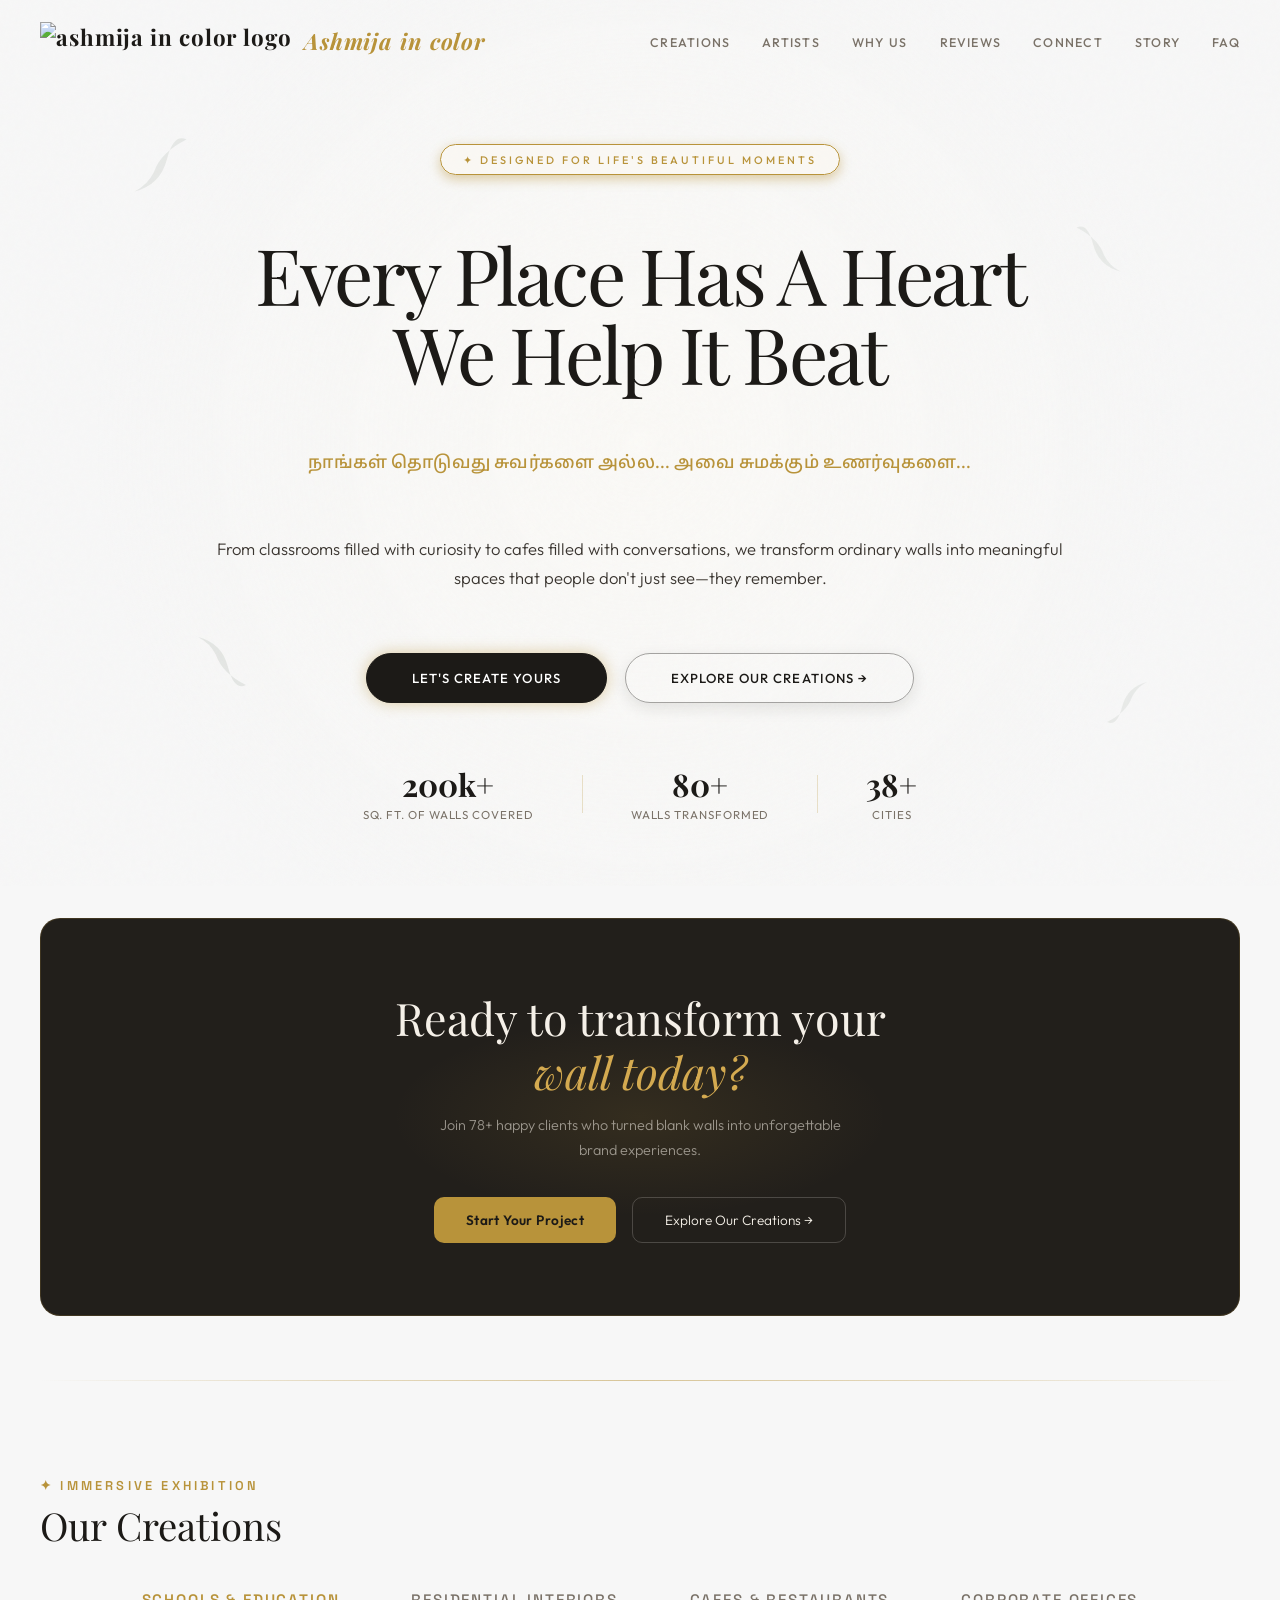
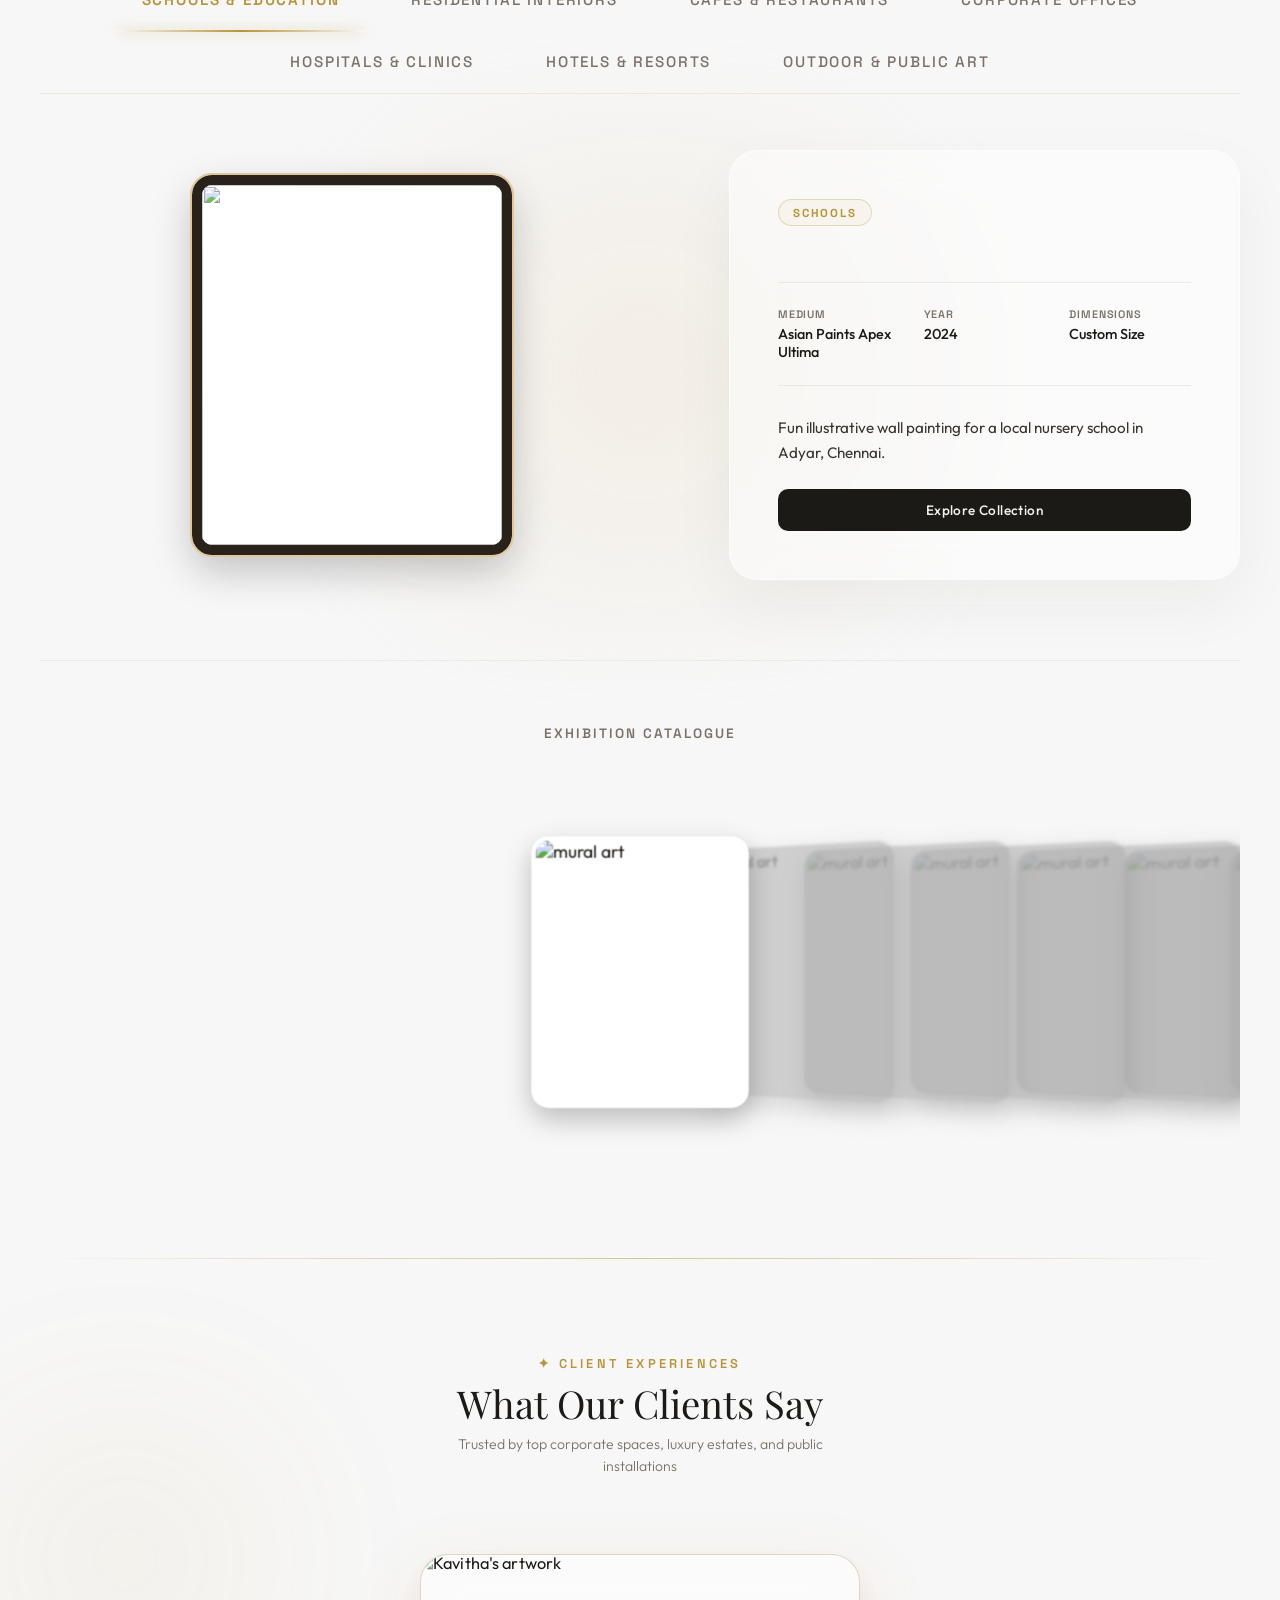
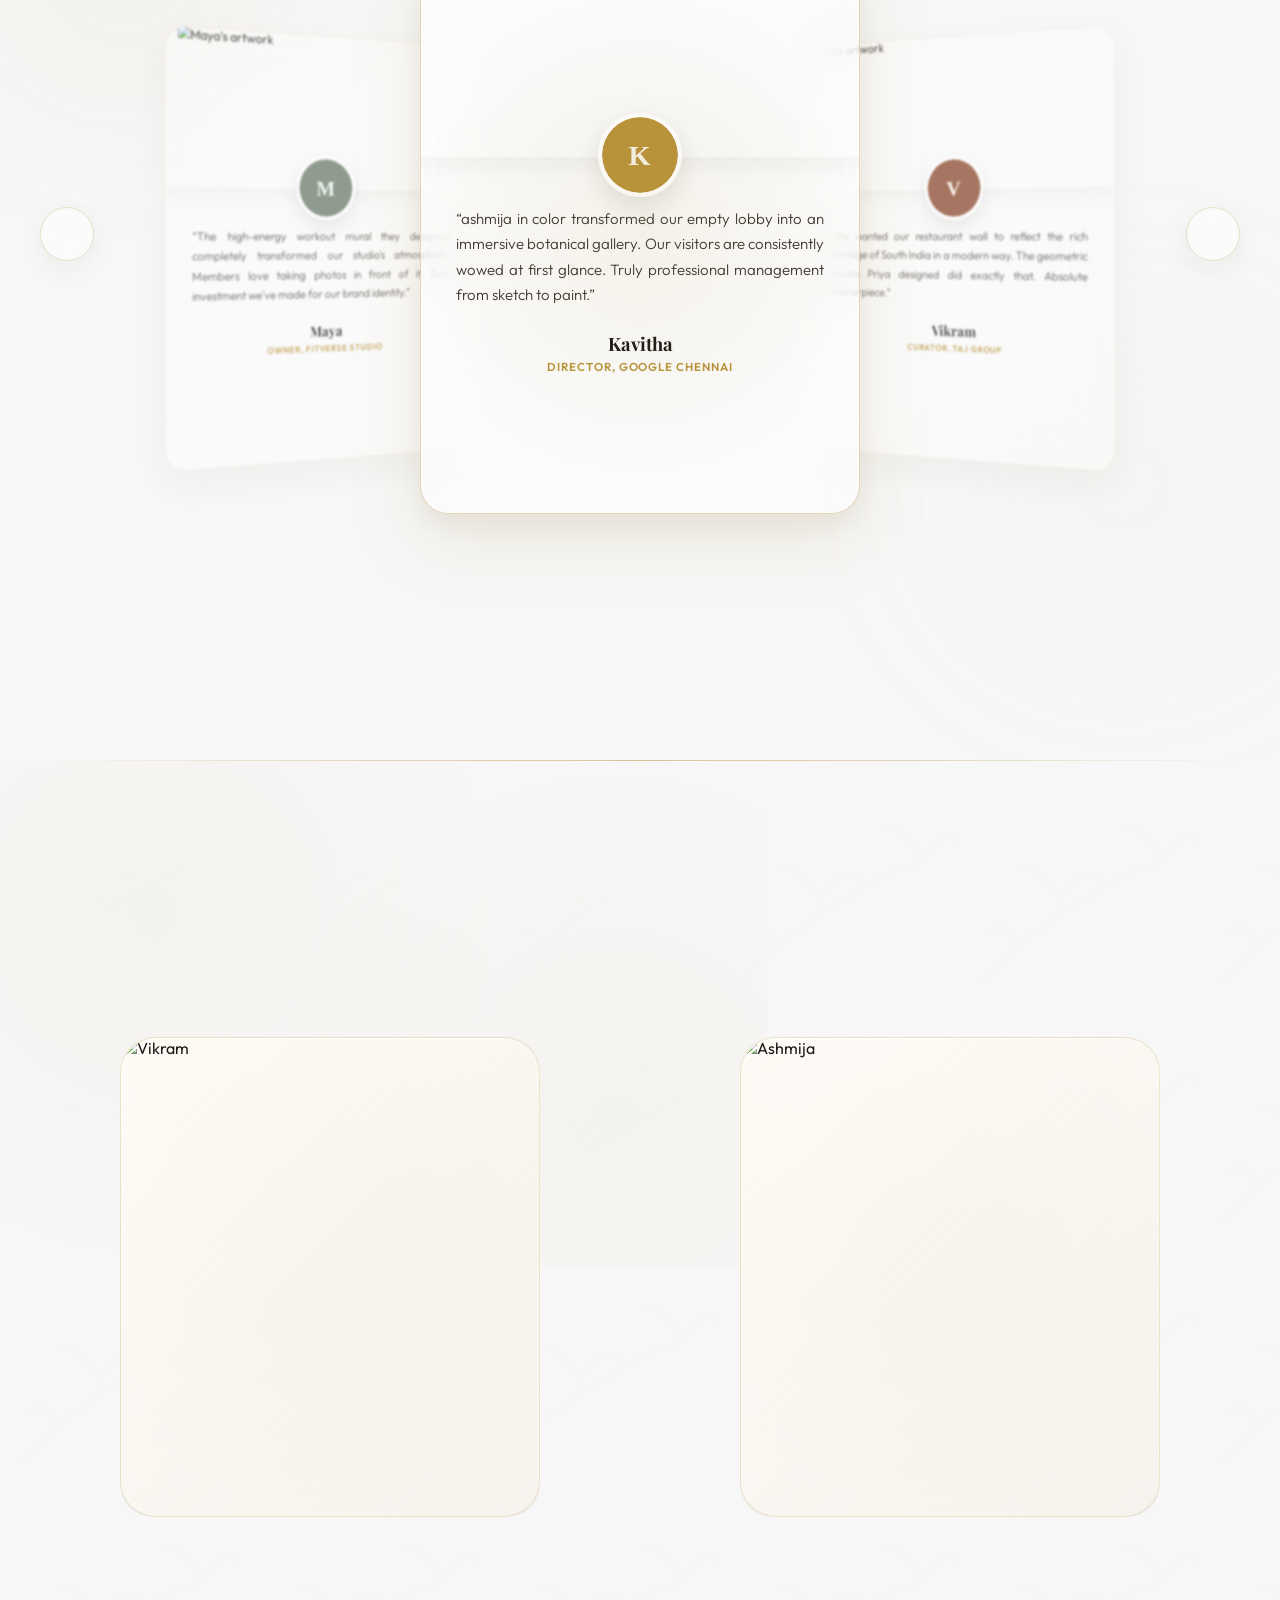
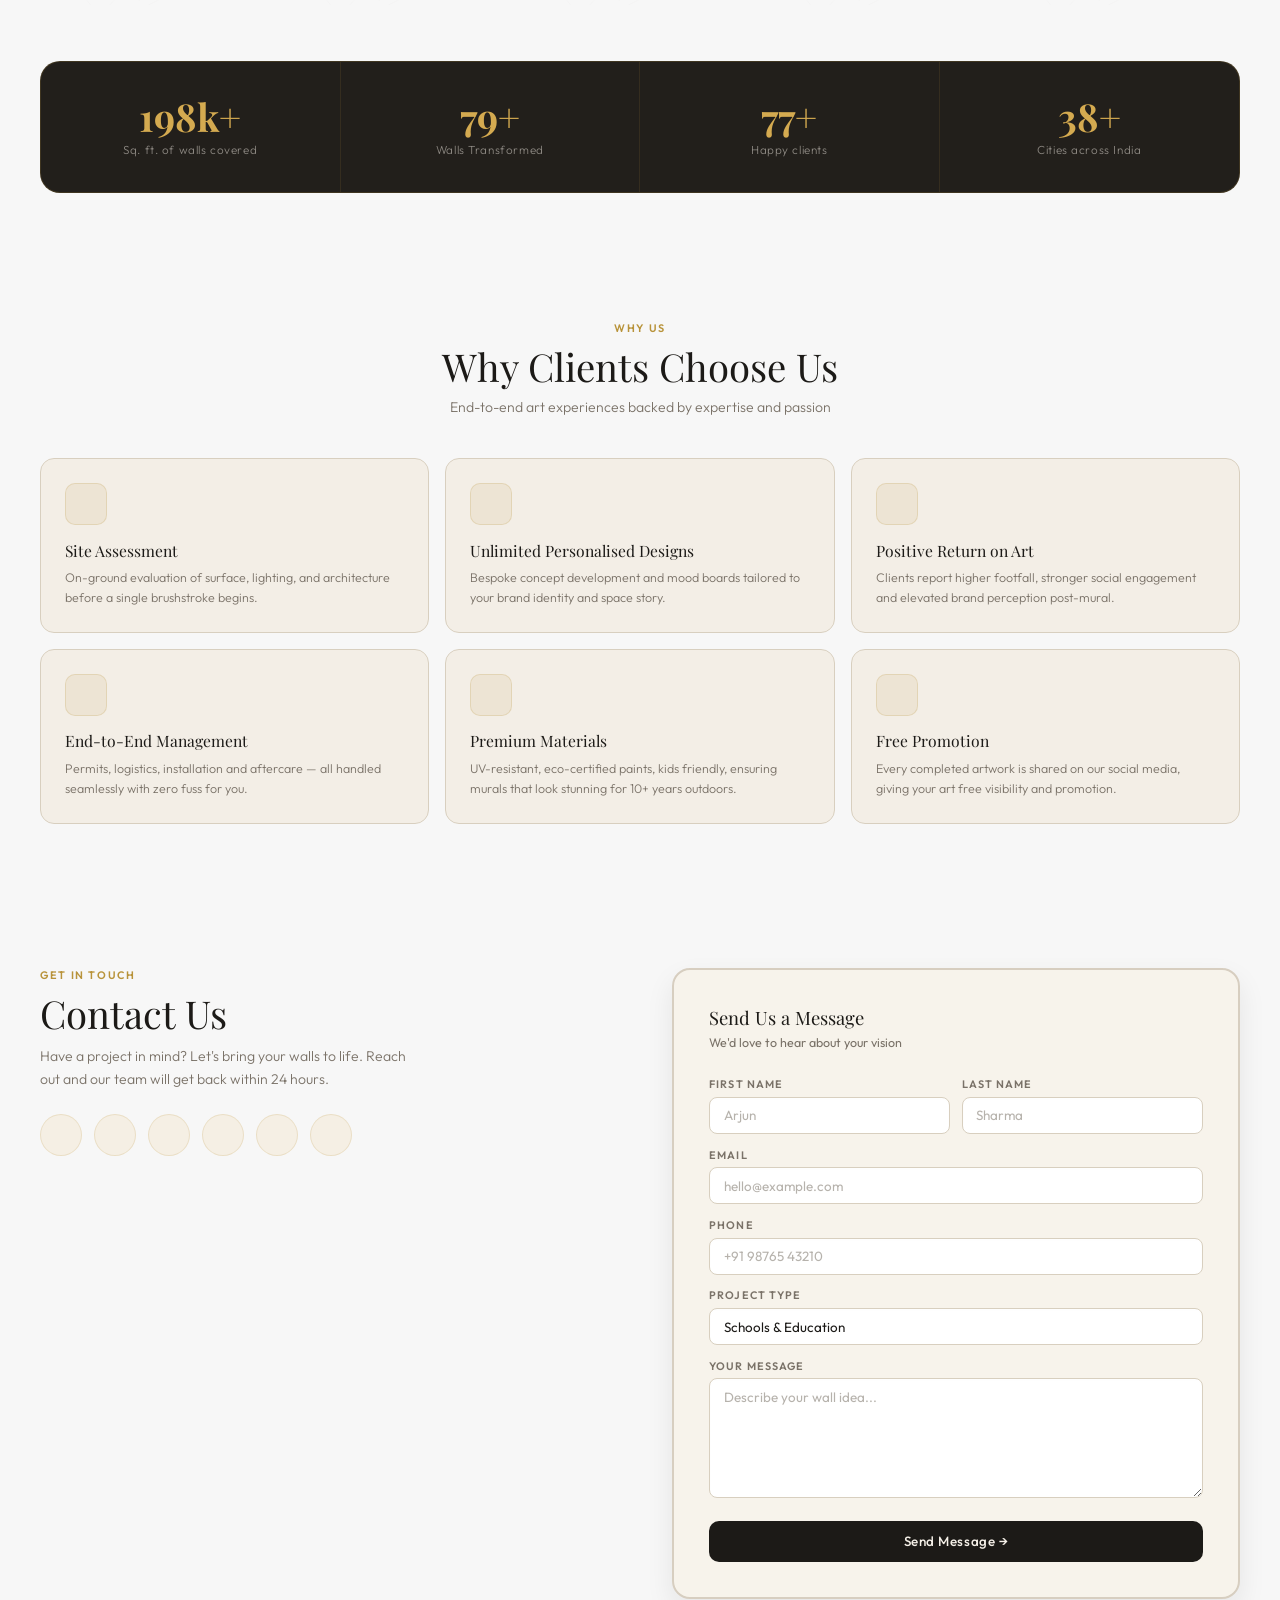
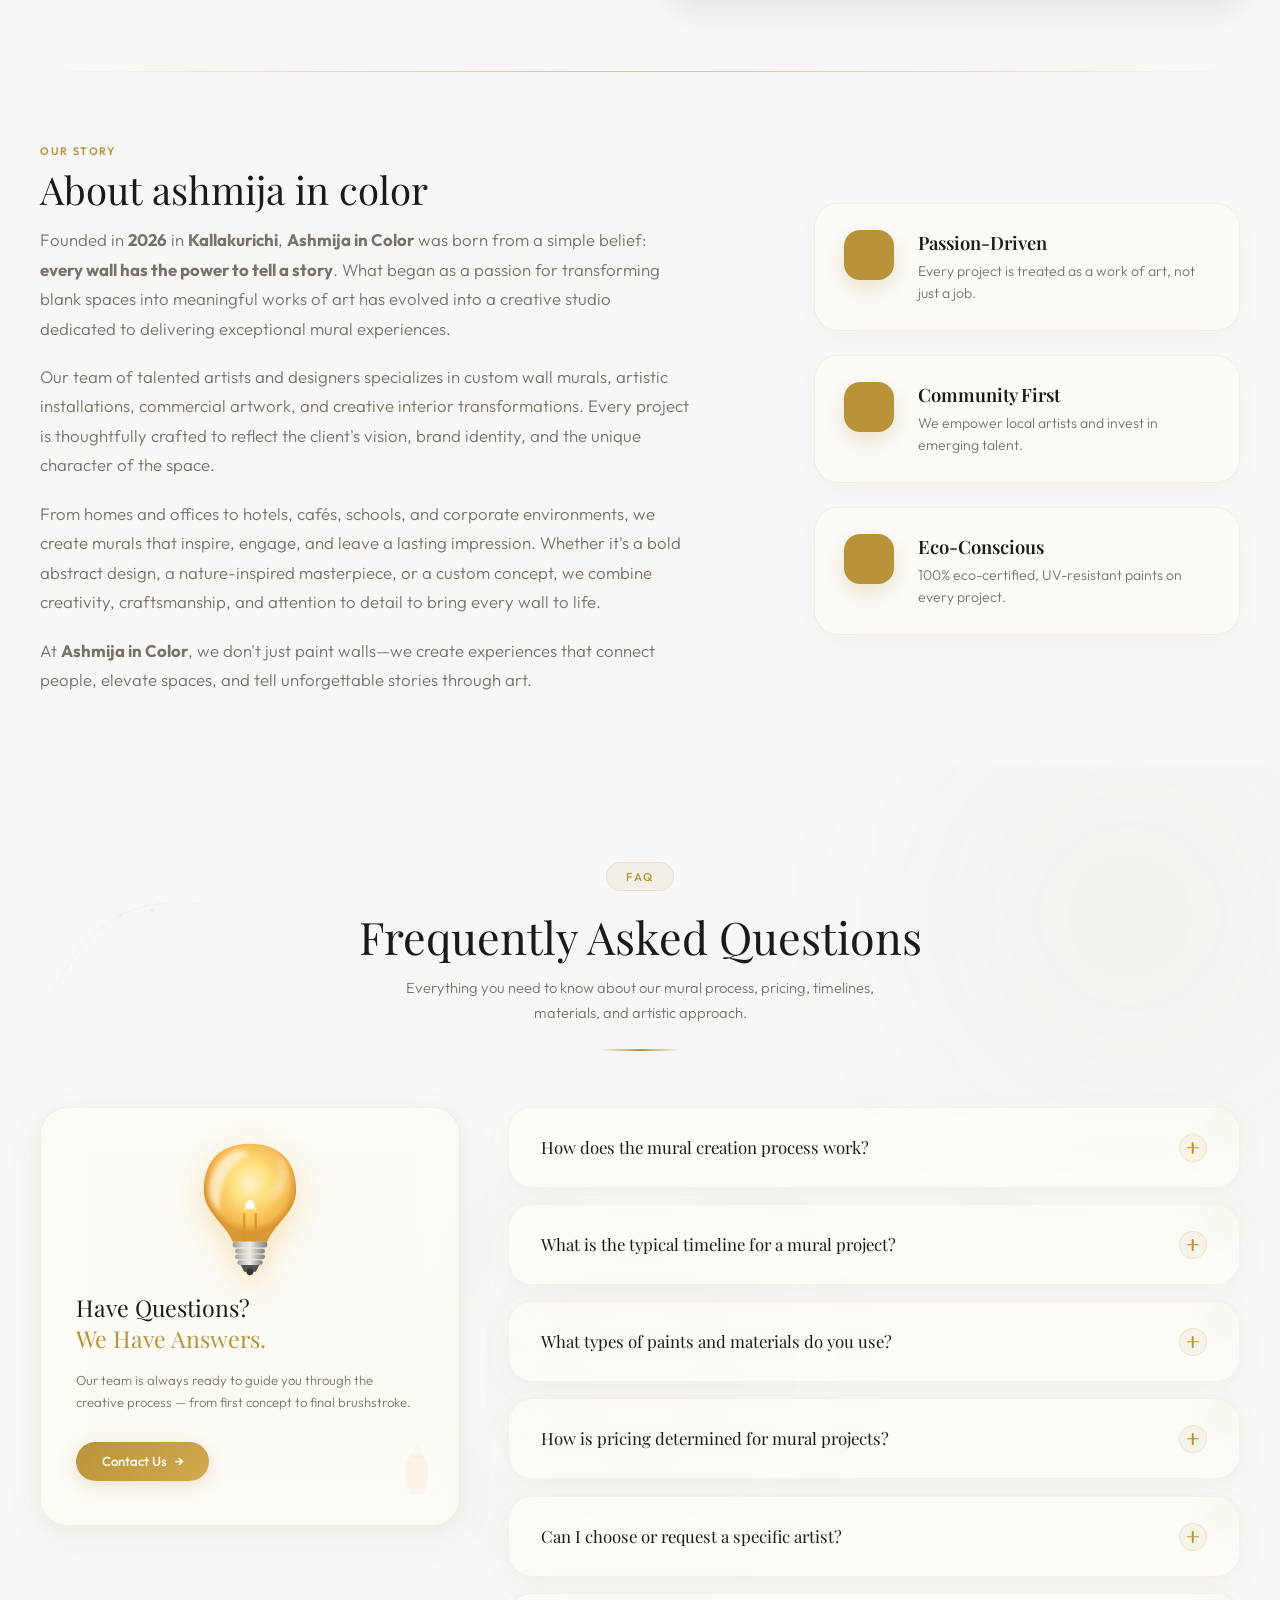
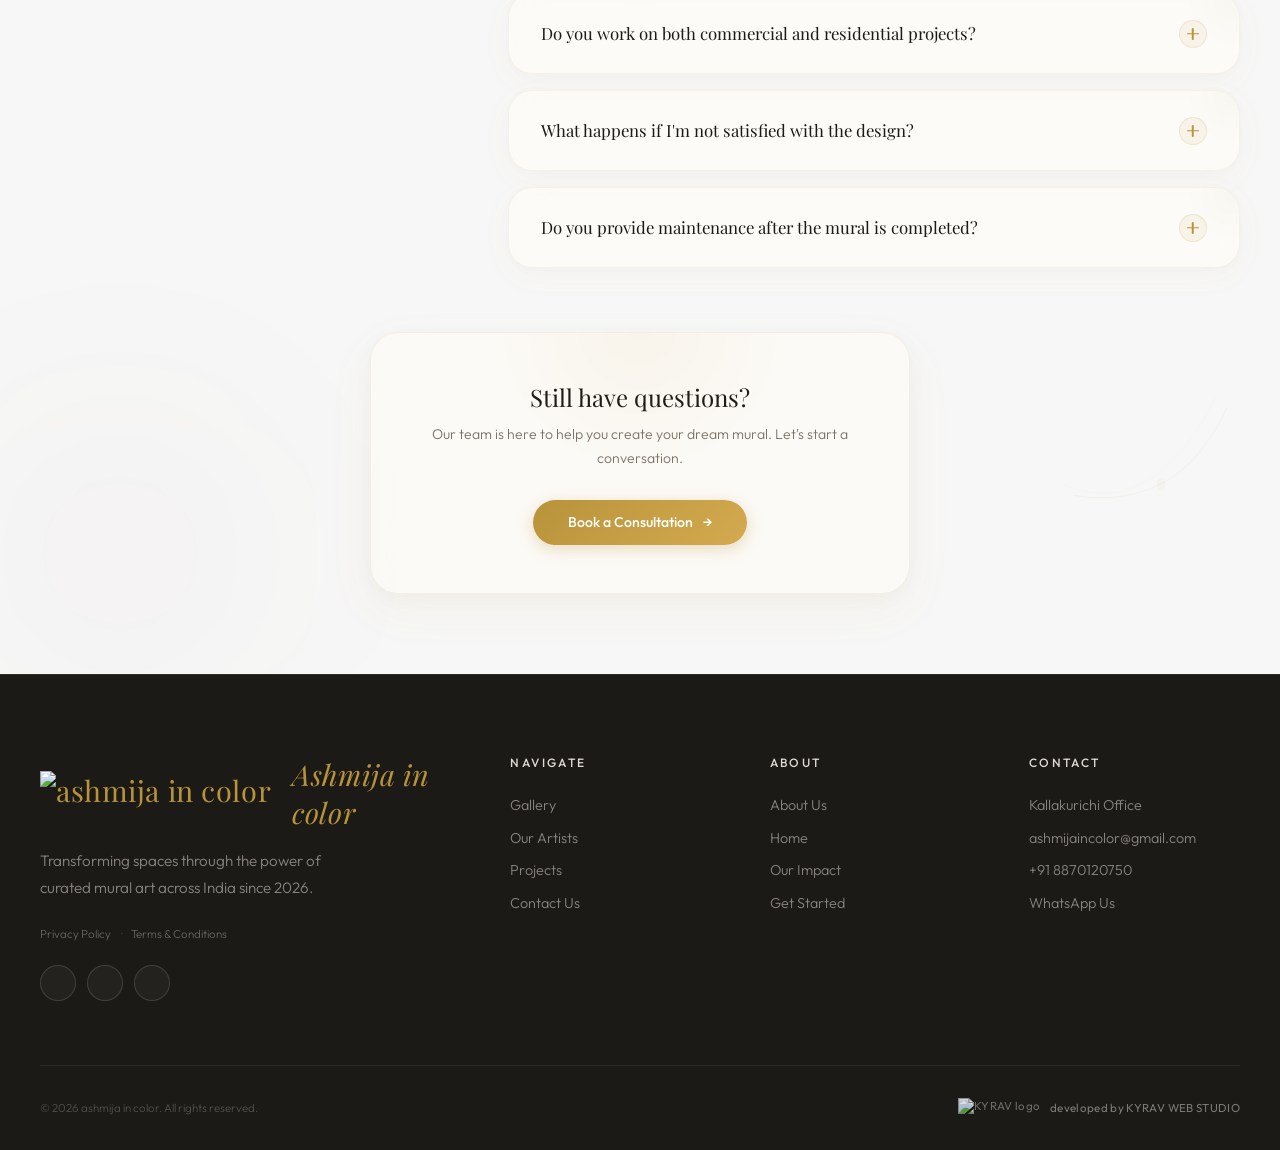
==== commit d4bafd86: "fix: resolve double submit bug in public form and fix column layout in admin reviews table" ====
--- a/frontend/index.html
+++ b/frontend/index.html
@@ -32,7 +32,7 @@
   <script src="https://cdn.jsdelivr.net/npm/@supabase/supabase-js@2" defer></script>
   <script src="./js/shared/supabase-client.js?v=1" defer></script>
   <script src="https://cdnjs.cloudflare.com/ajax/libs/gsap/3.12.2/gsap.min.js"></script>
-  <script src="./js/public/script.js?v=20260716-2" defer></script>
+  <script src="./js/public/script.js?v=20260717-3" defer></script>
   <script src="./js/public/portfolio-public.js?v=20260709-4" defer></script>
   <script src="./js/public/artists-public.js?v=20260709-4" defer></script>
   <script src="./js/public/faqs-public.js?v=20260709-4" defer></script>
@@ -1103,6 +1103,8 @@
               <option value="5">5 - Excellent</option>
               <option value="4">4 - Very Good</option>
               <option value="3">3 - Good</option>
+              <option value="2">2 - Not good</option>
+              <option value="1">1 - Poor</option>
             </select>
           </label>
         </div>
@@ -1114,6 +1116,12 @@
         <div class="form-row">
           <label>Project Work Photo
             <input type="file" id="review-work-image" accept="image/*" style="margin-top: 0.25rem; width: 100%;">
+          </label>
+        </div>
+        <div class="form-row">
+          <label>Your Photo <span style="font-size:0.75rem;color:var(--muted);font-weight:300;">(optional — adds your
+              face to the review)</span>
+            <input type="file" id="review-avatar-file" accept="image/*" style="margin-top: 0.25rem; width: 100%;">
           </label>
         </div>
         <button type="submit" class="btn-primary" id="submit-review-btn">Submit Review</button>
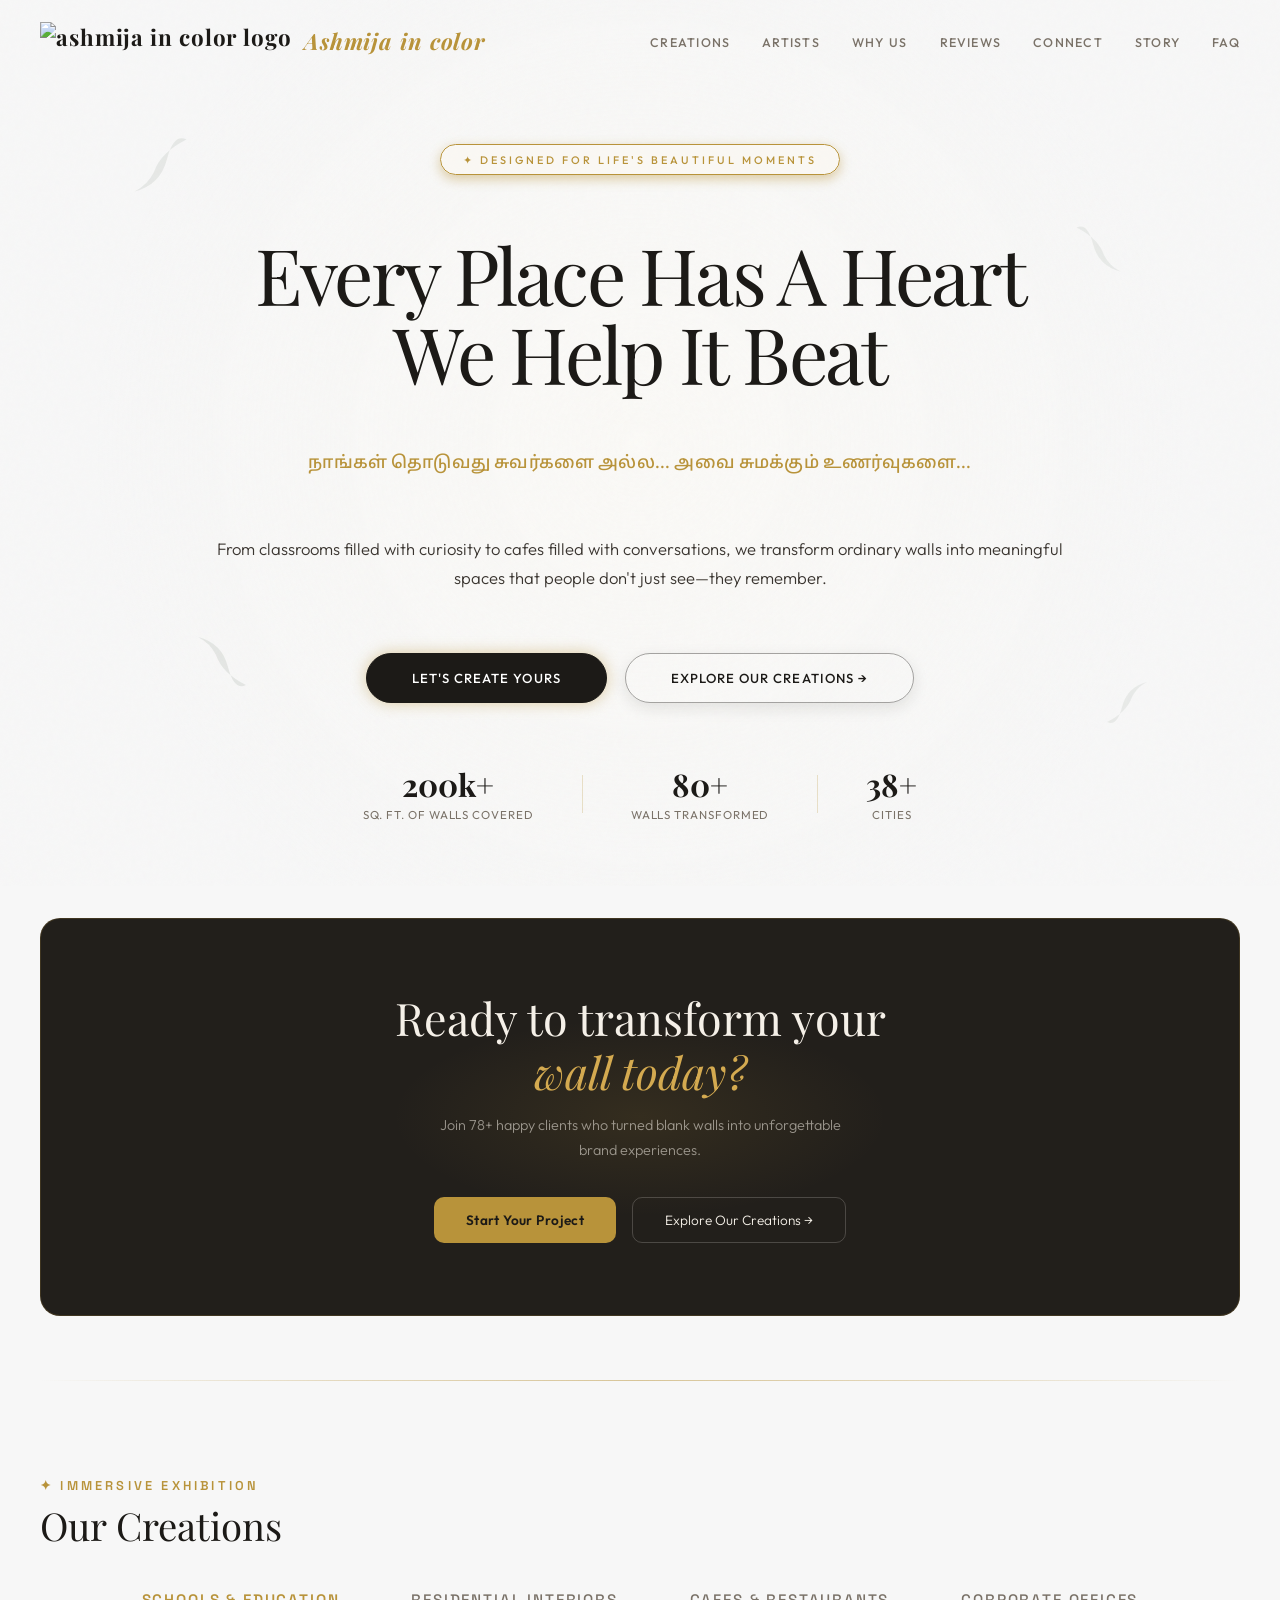
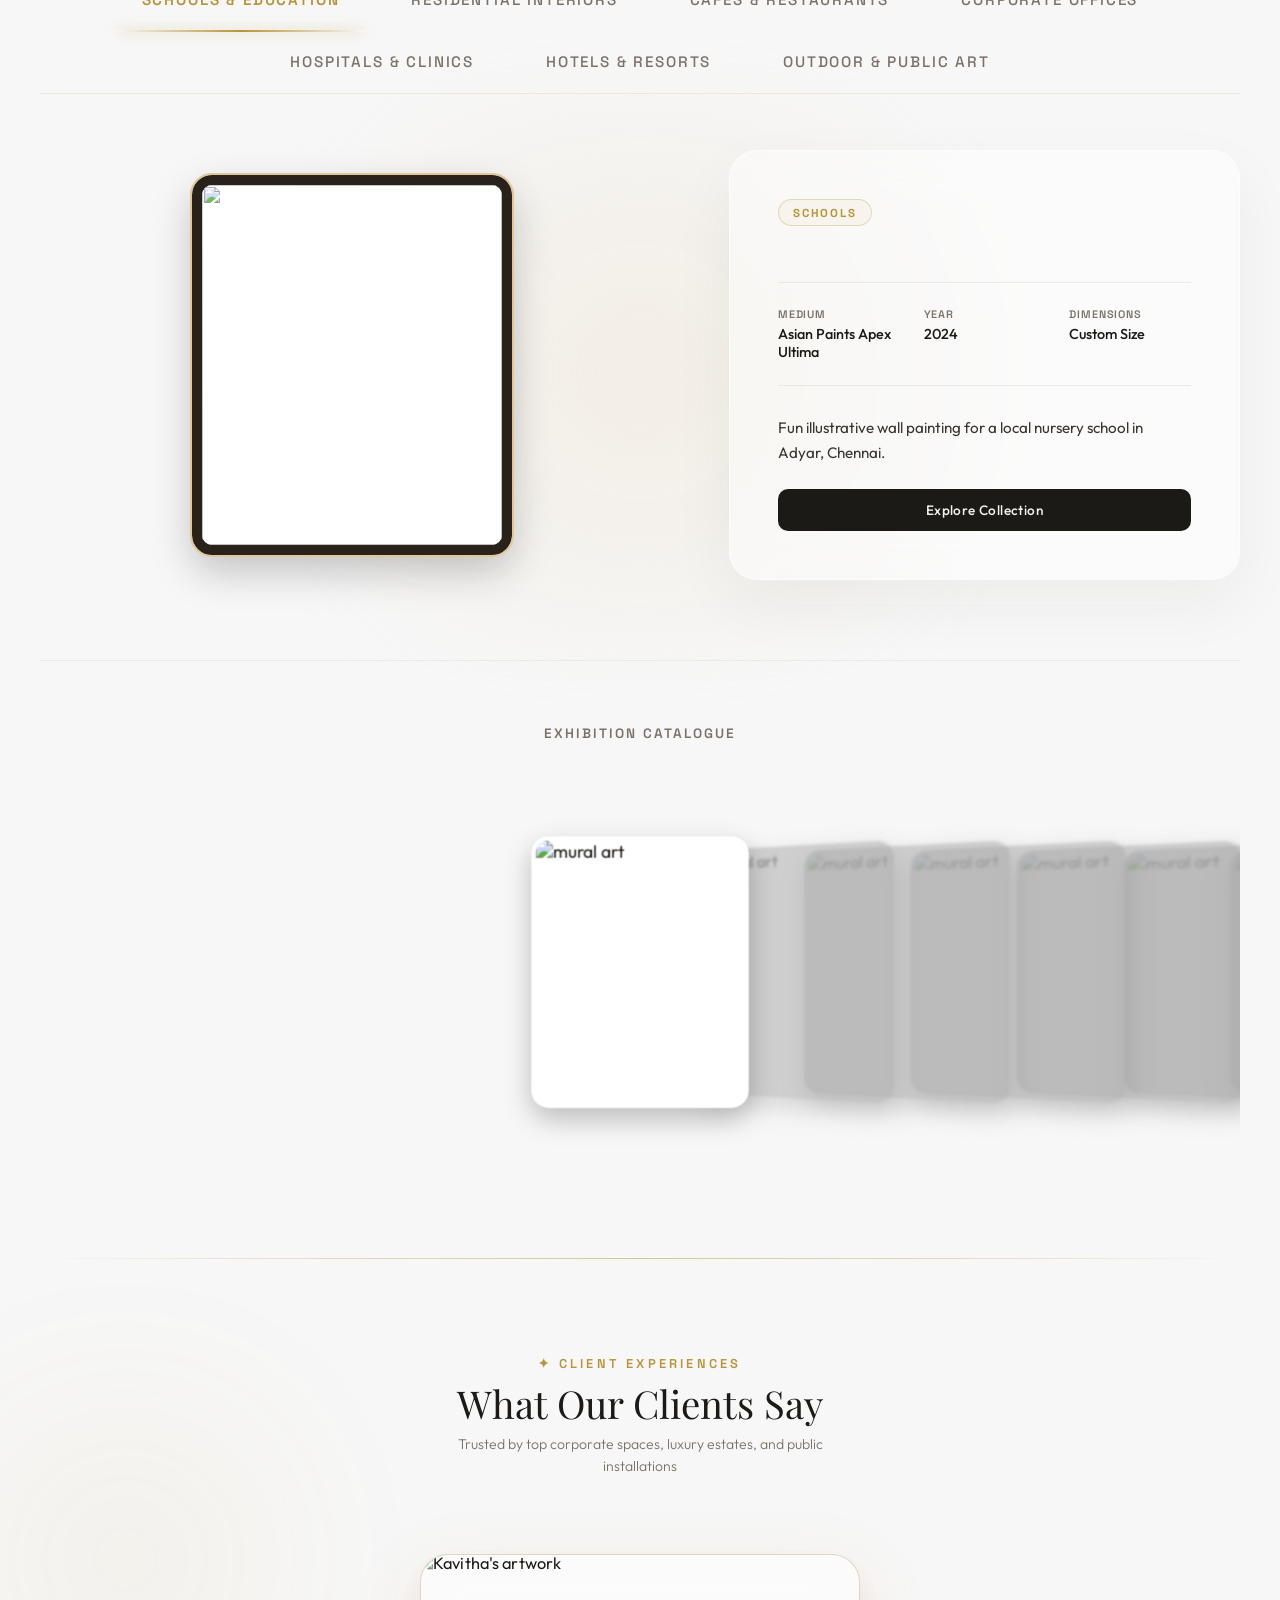
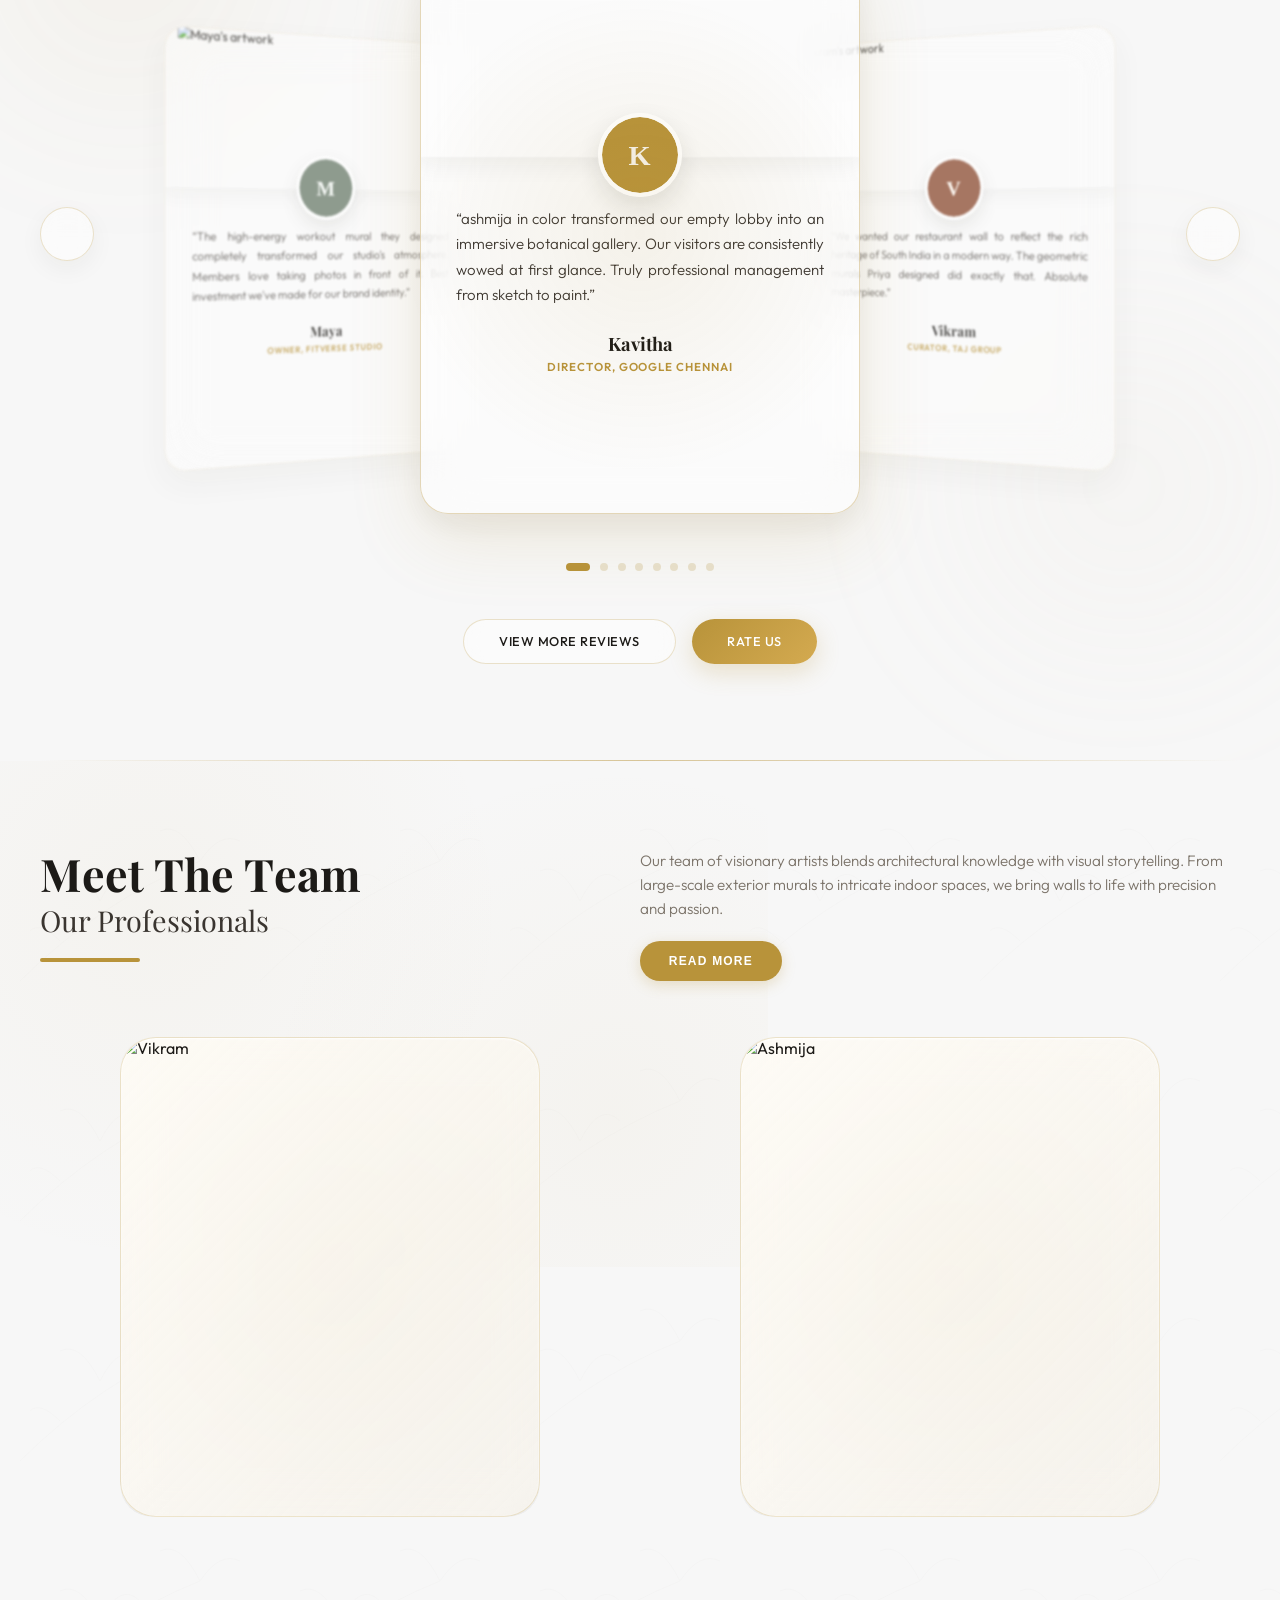
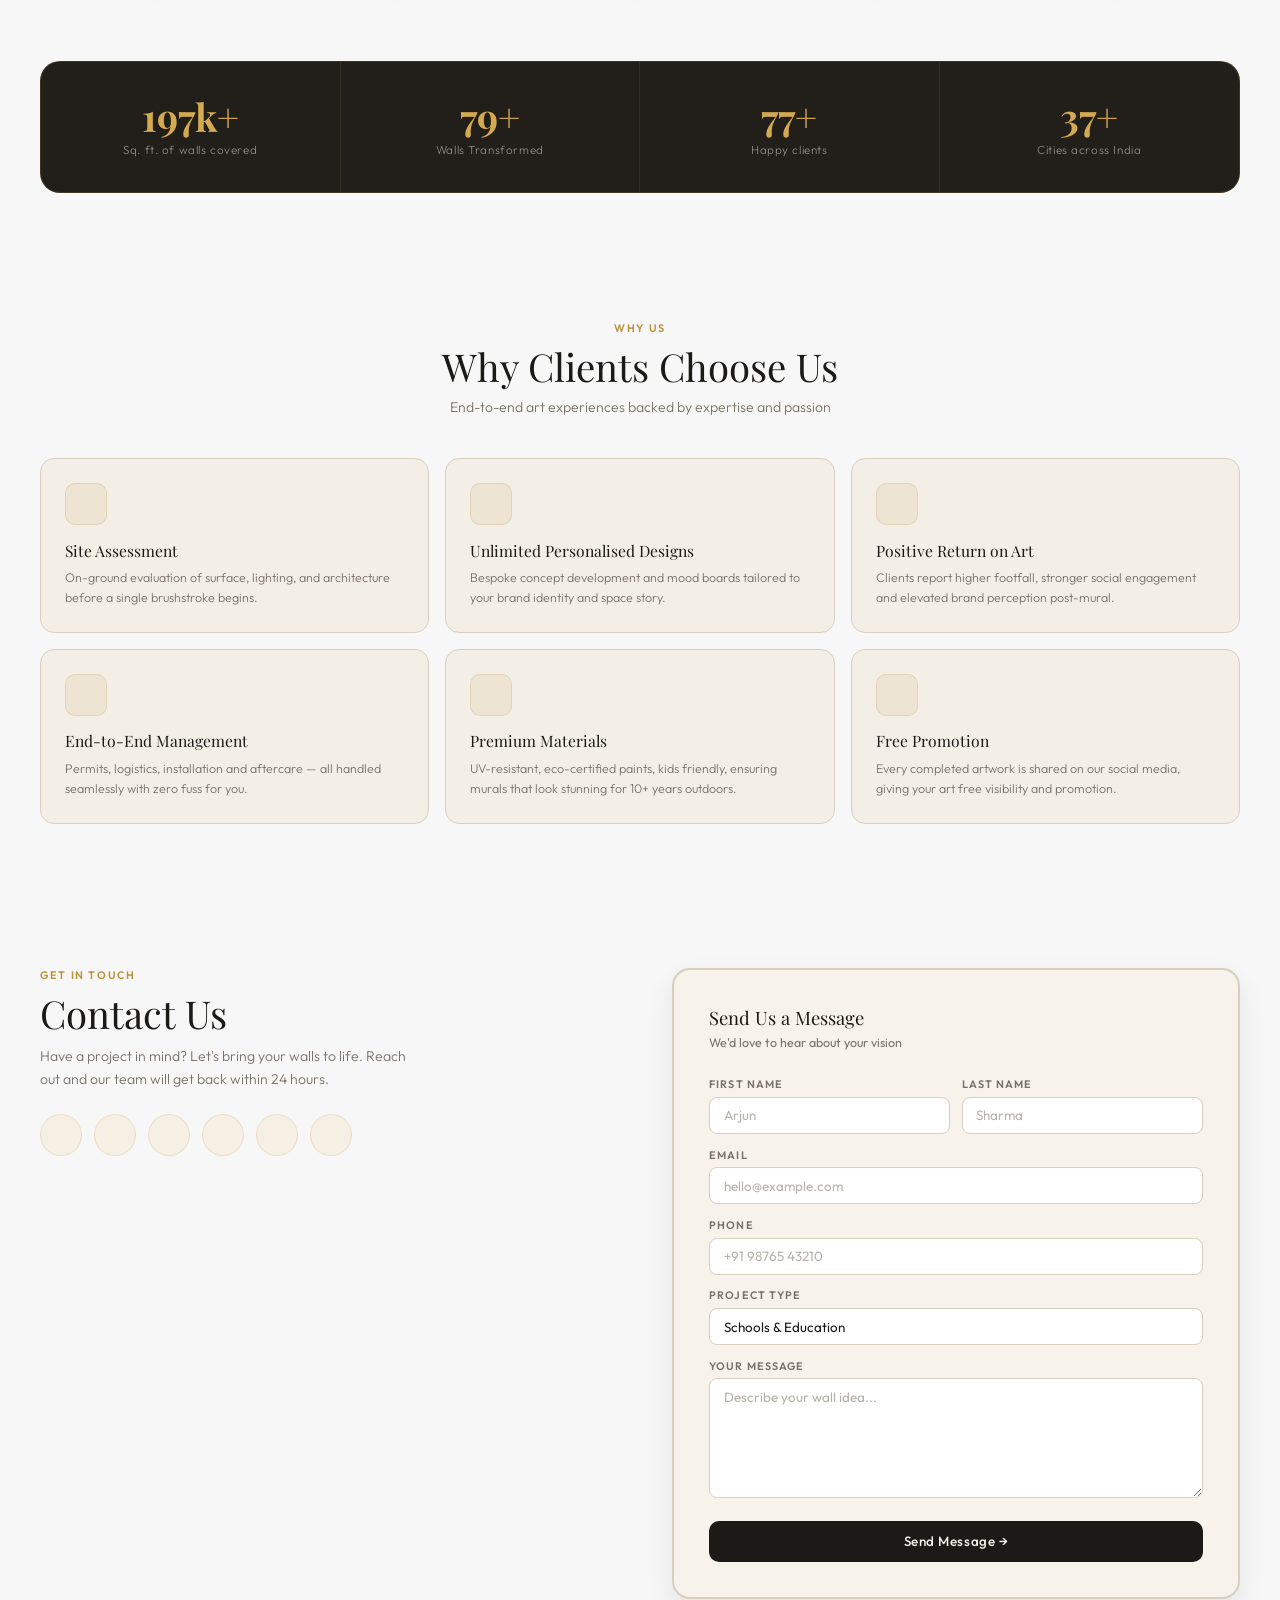
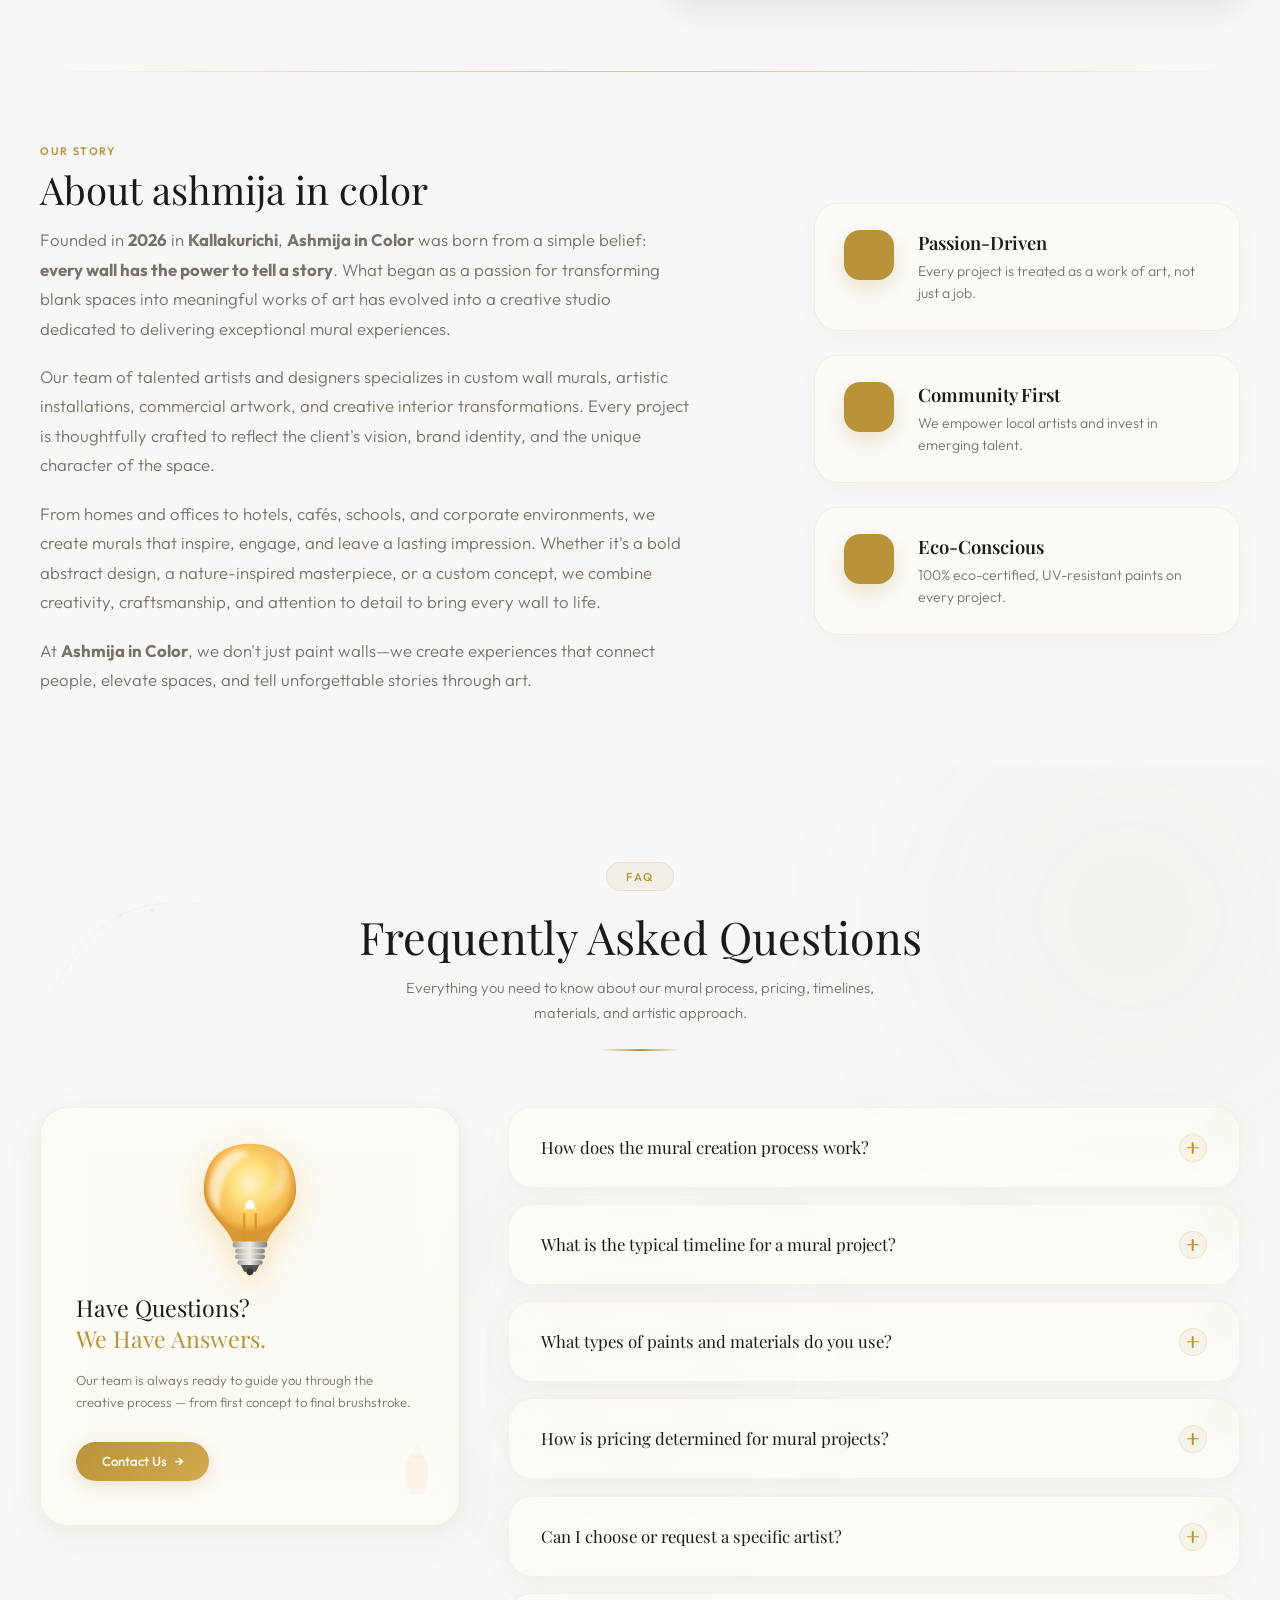
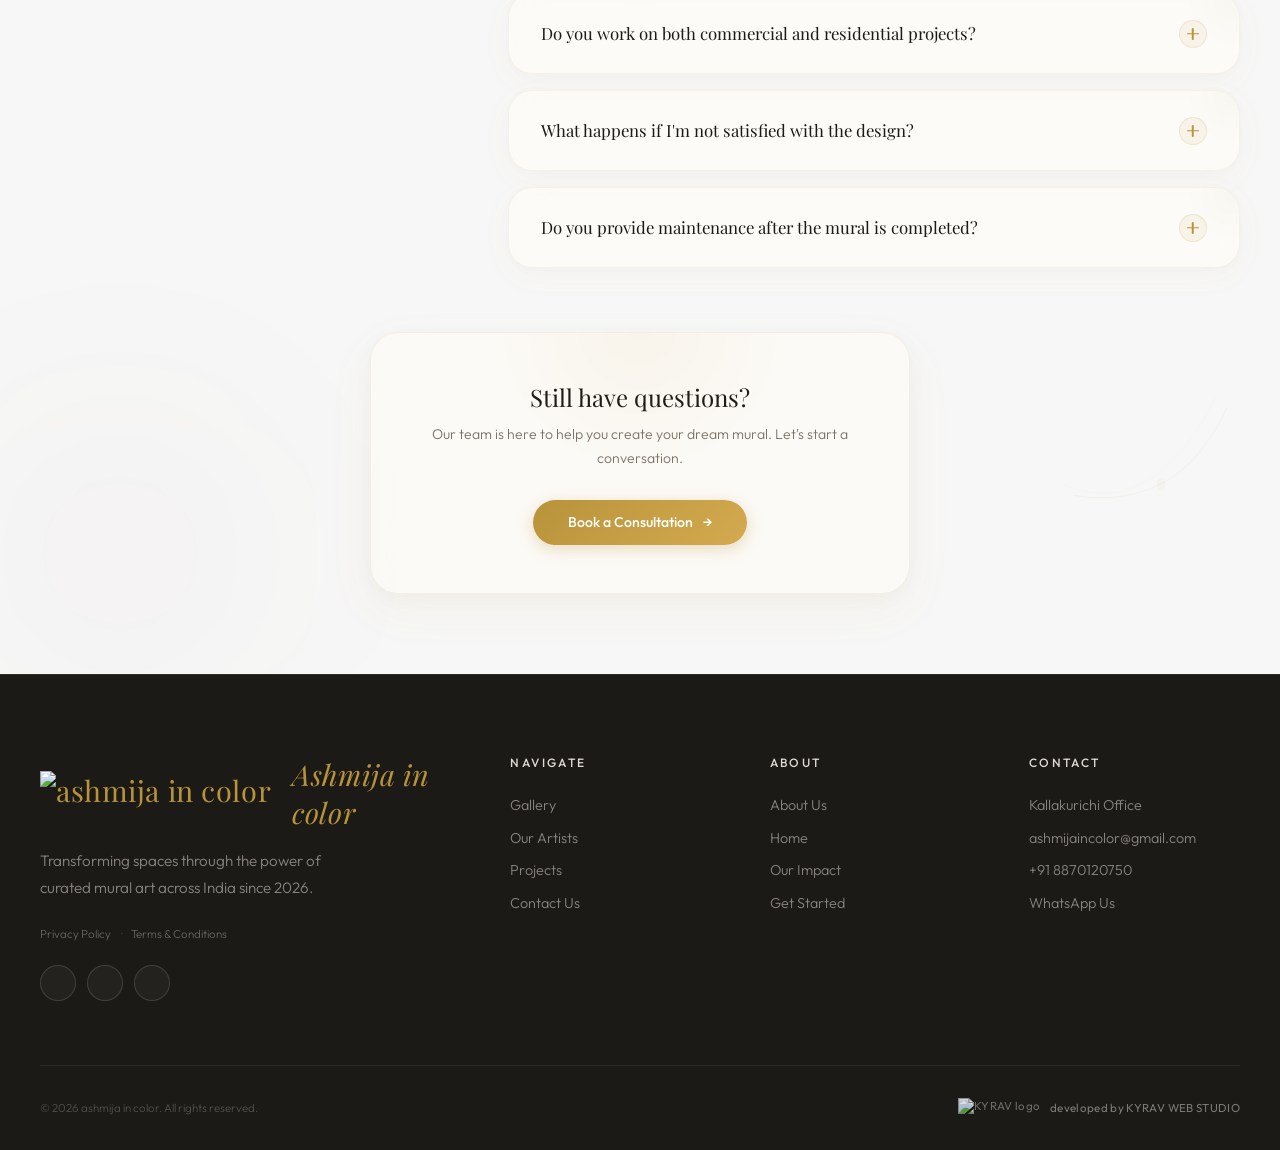
==== commit d1abe5ed: "fix: scale down massive typography for section titles on mobile screens" ====
--- a/frontend/index.html
+++ b/frontend/index.html
@@ -22,7 +22,7 @@
   <link rel="stylesheet" href="https://cdn.jsdelivr.net/npm/@tabler/icons-webfont@latest/dist/tabler-icons.min.css">
 
   <!-- Local Stylesheet -->
-  <link rel="stylesheet" href="./css/style.css?v=20260708-1">
+  <link rel="stylesheet" href="./css/style.css?v=20260717-1">
   <link rel="icon" type="image/png" sizes="32x32" href="./assets/images/logo.png">
   <link rel="icon" type="image/png" sizes="16x16" href="./assets/images/logo.png">
   <link rel="apple-touch-icon" sizes="180x180" href="./assets/images/logo.png">
--- a/frontend/css/style.css
+++ b/frontend/css/style.css
@@ -3526,6 +3526,12 @@
   font-weight: 300;
 }
 
+@media (max-width: 768px) {
+  .sec-title-main { font-size: 2.1rem; }
+  .sec-title-sub { font-size: 1.3rem; }
+  .creators-lead-desc { font-size: 0.88rem; }
+}
+
 .btn-read-more {
   padding: 0.8rem 1.8rem;
   background-color: var(--gold);
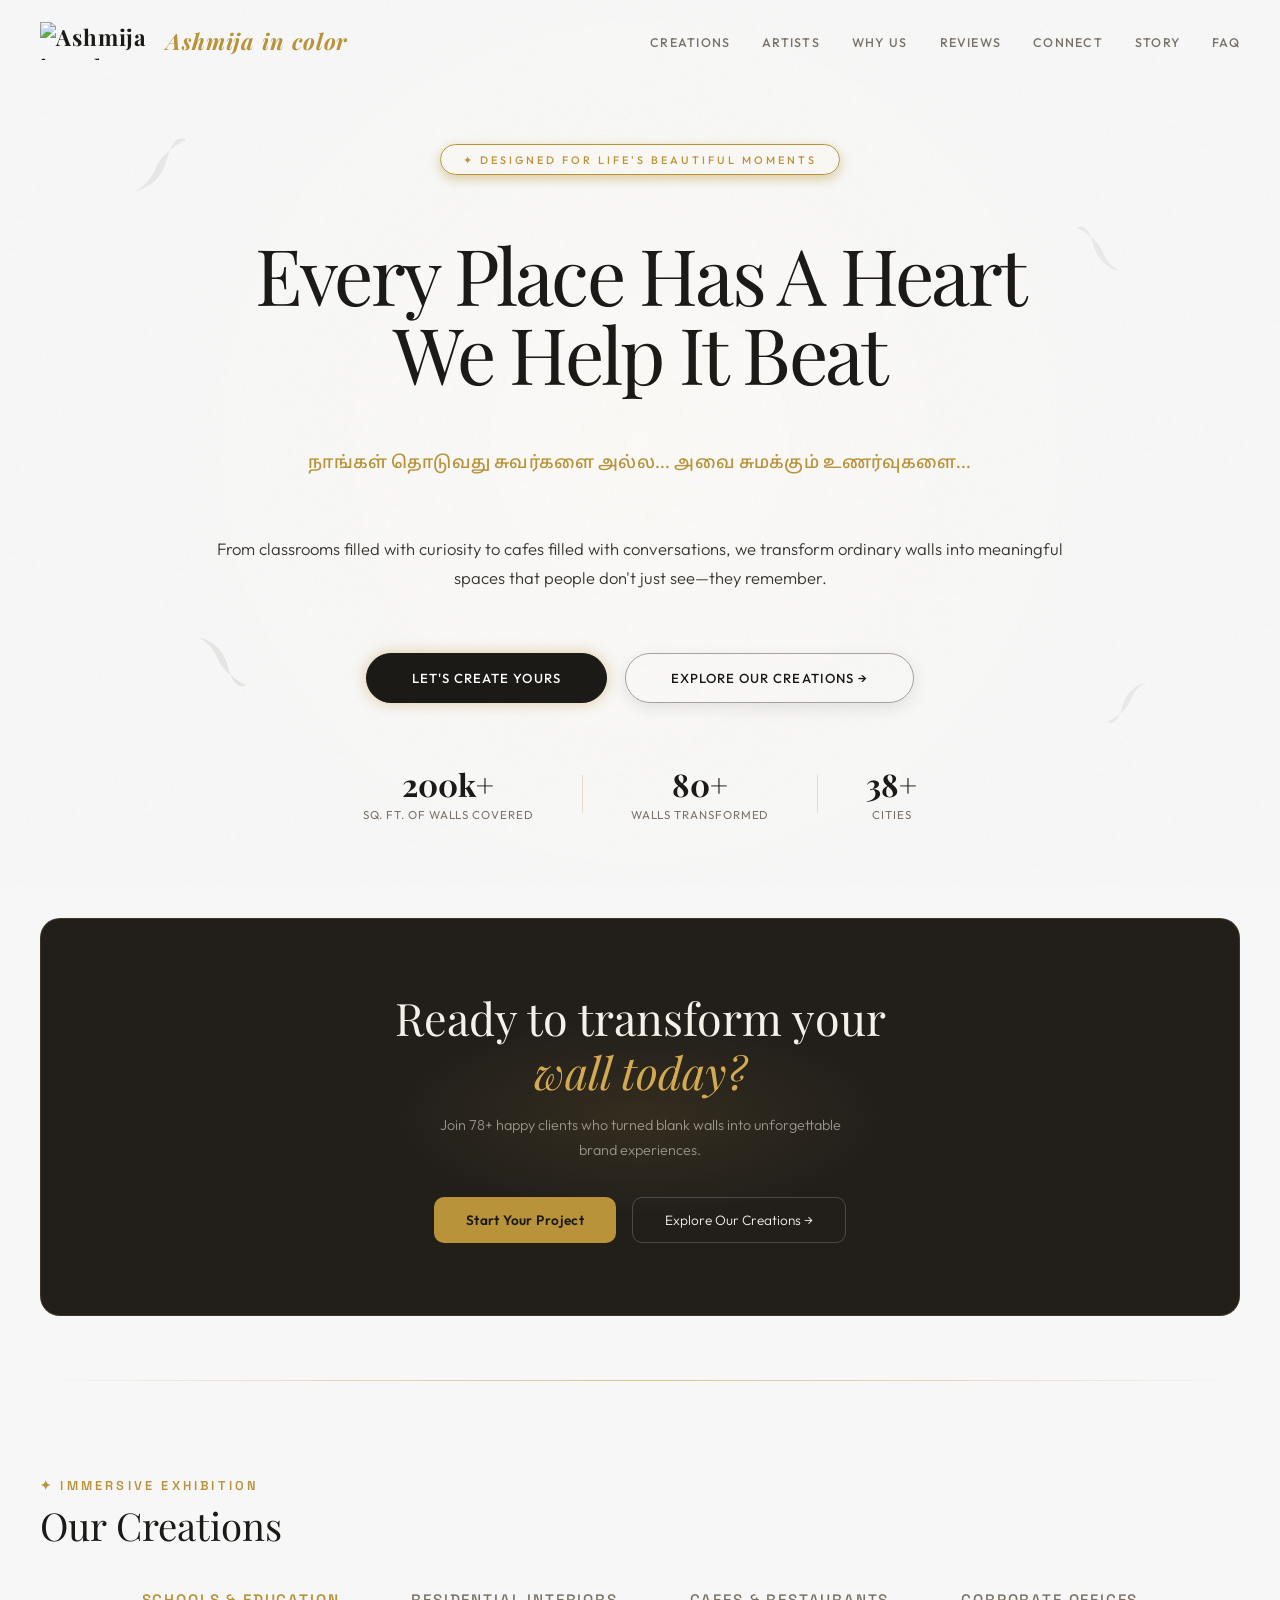
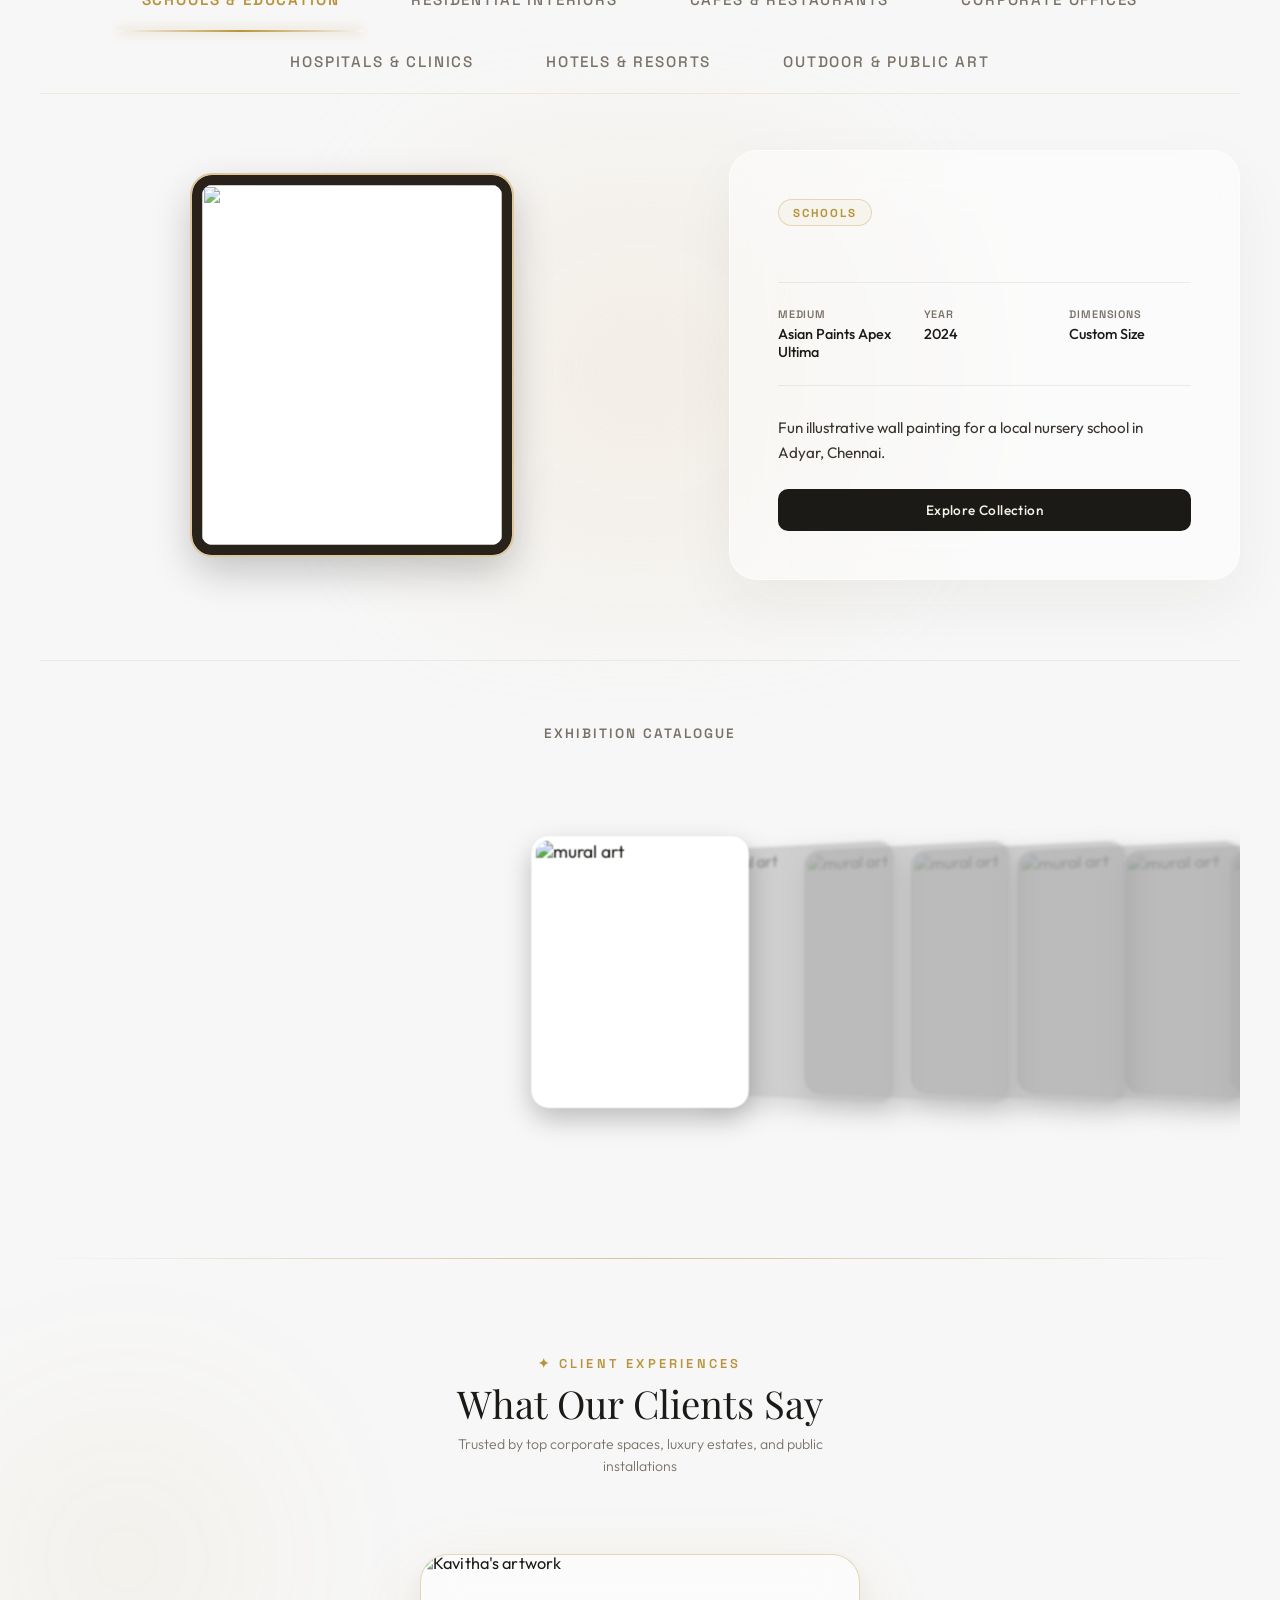
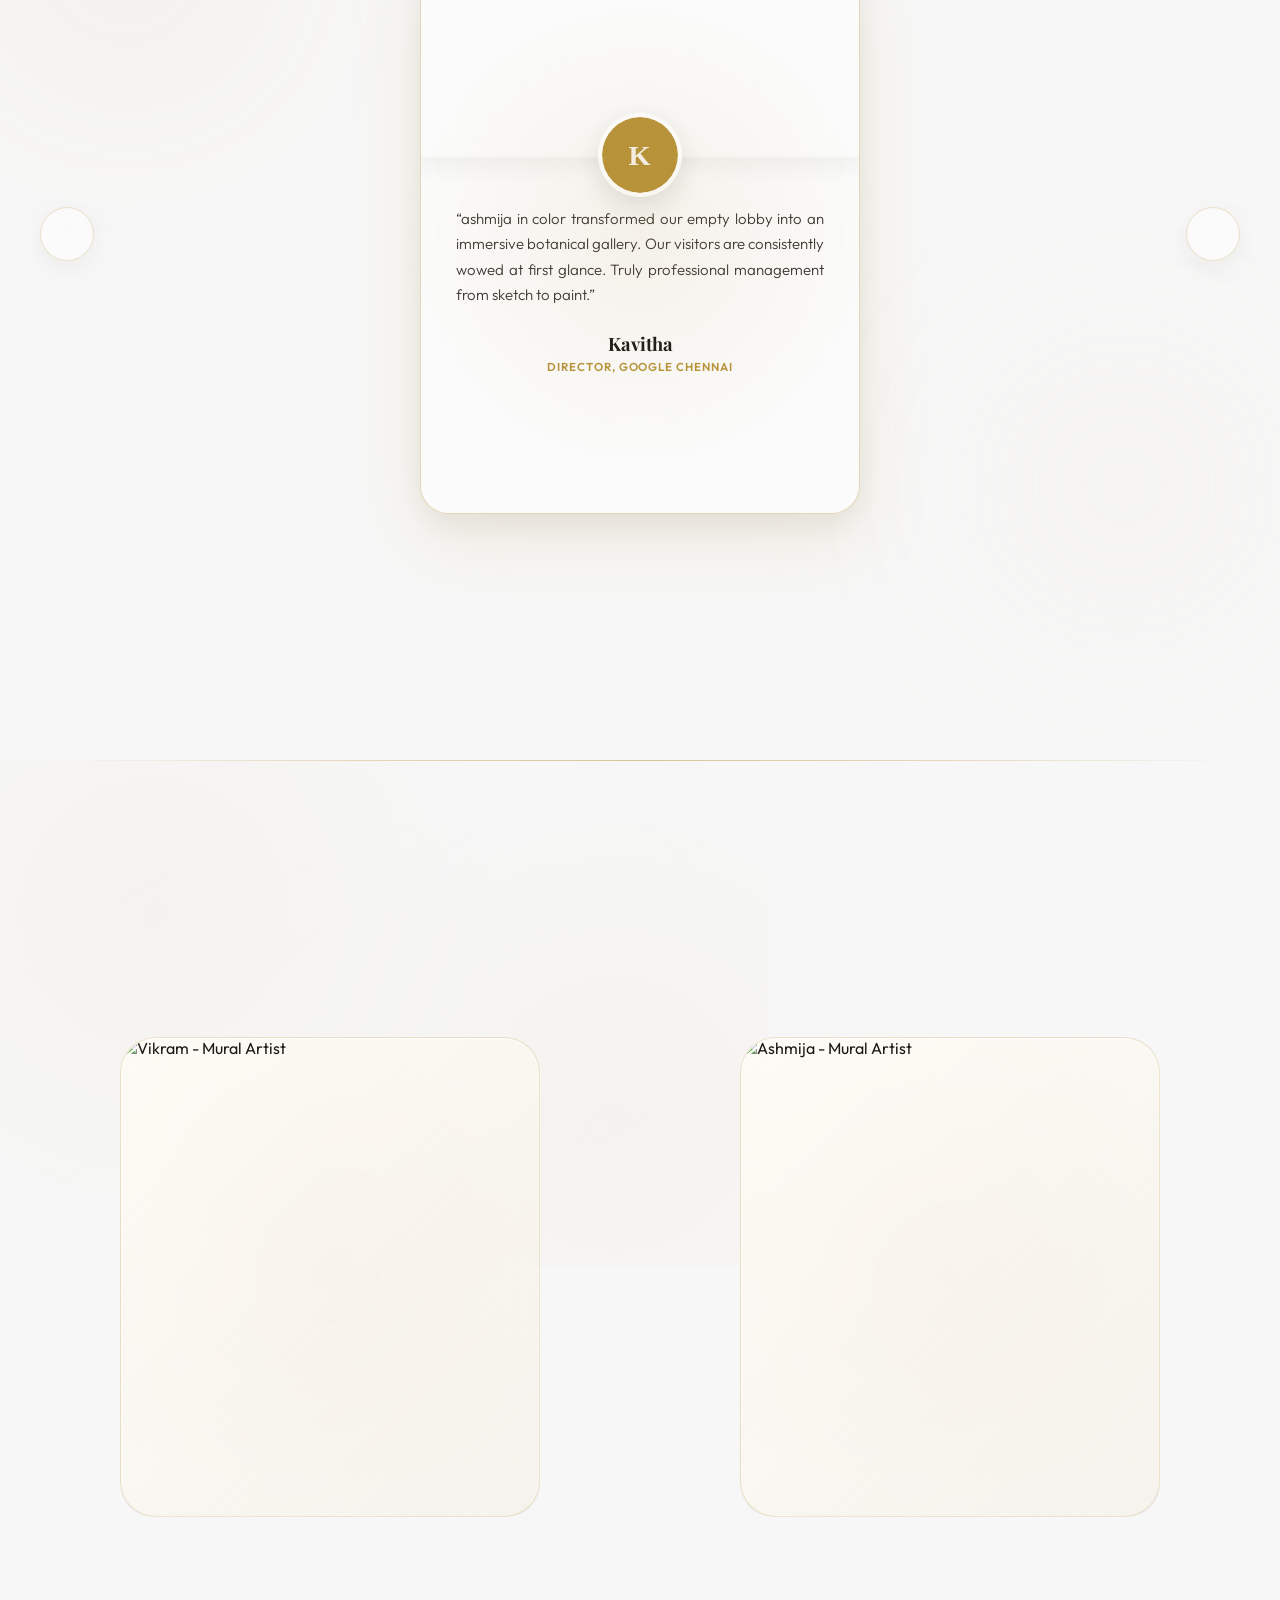
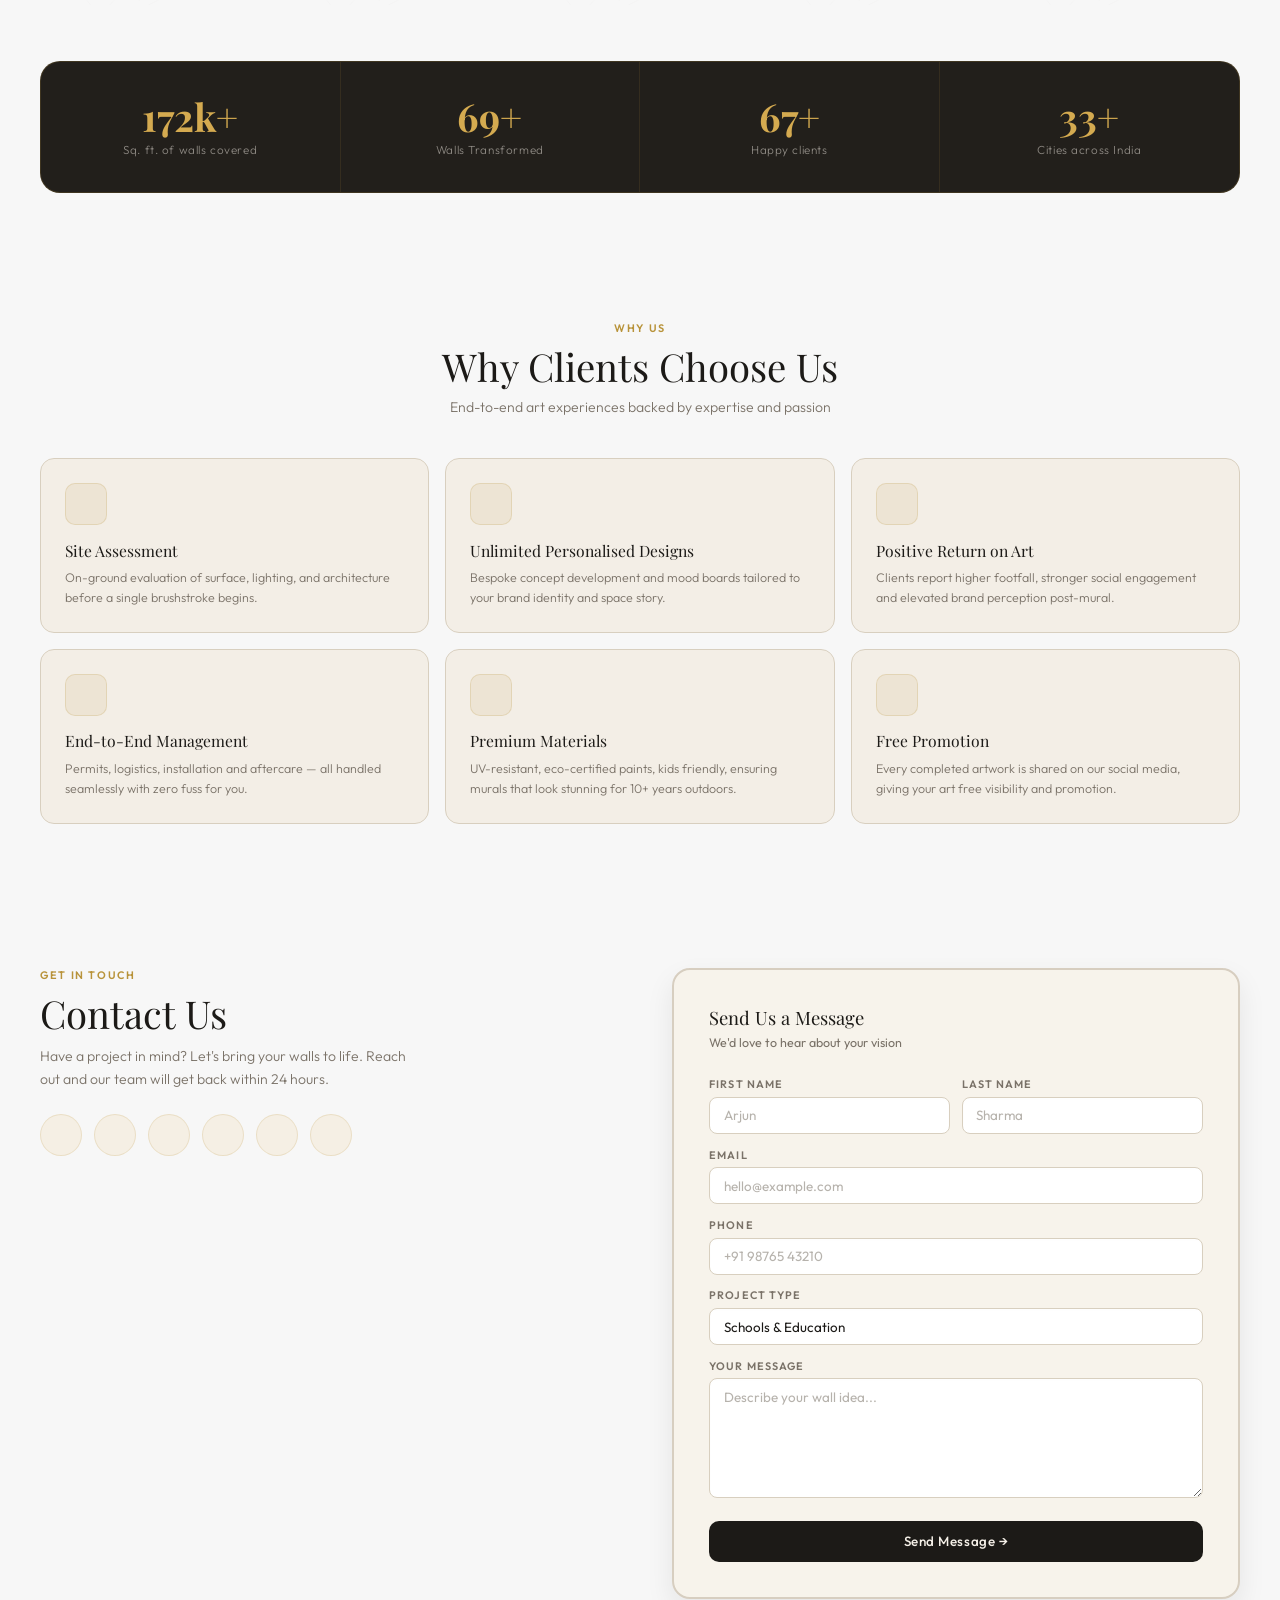
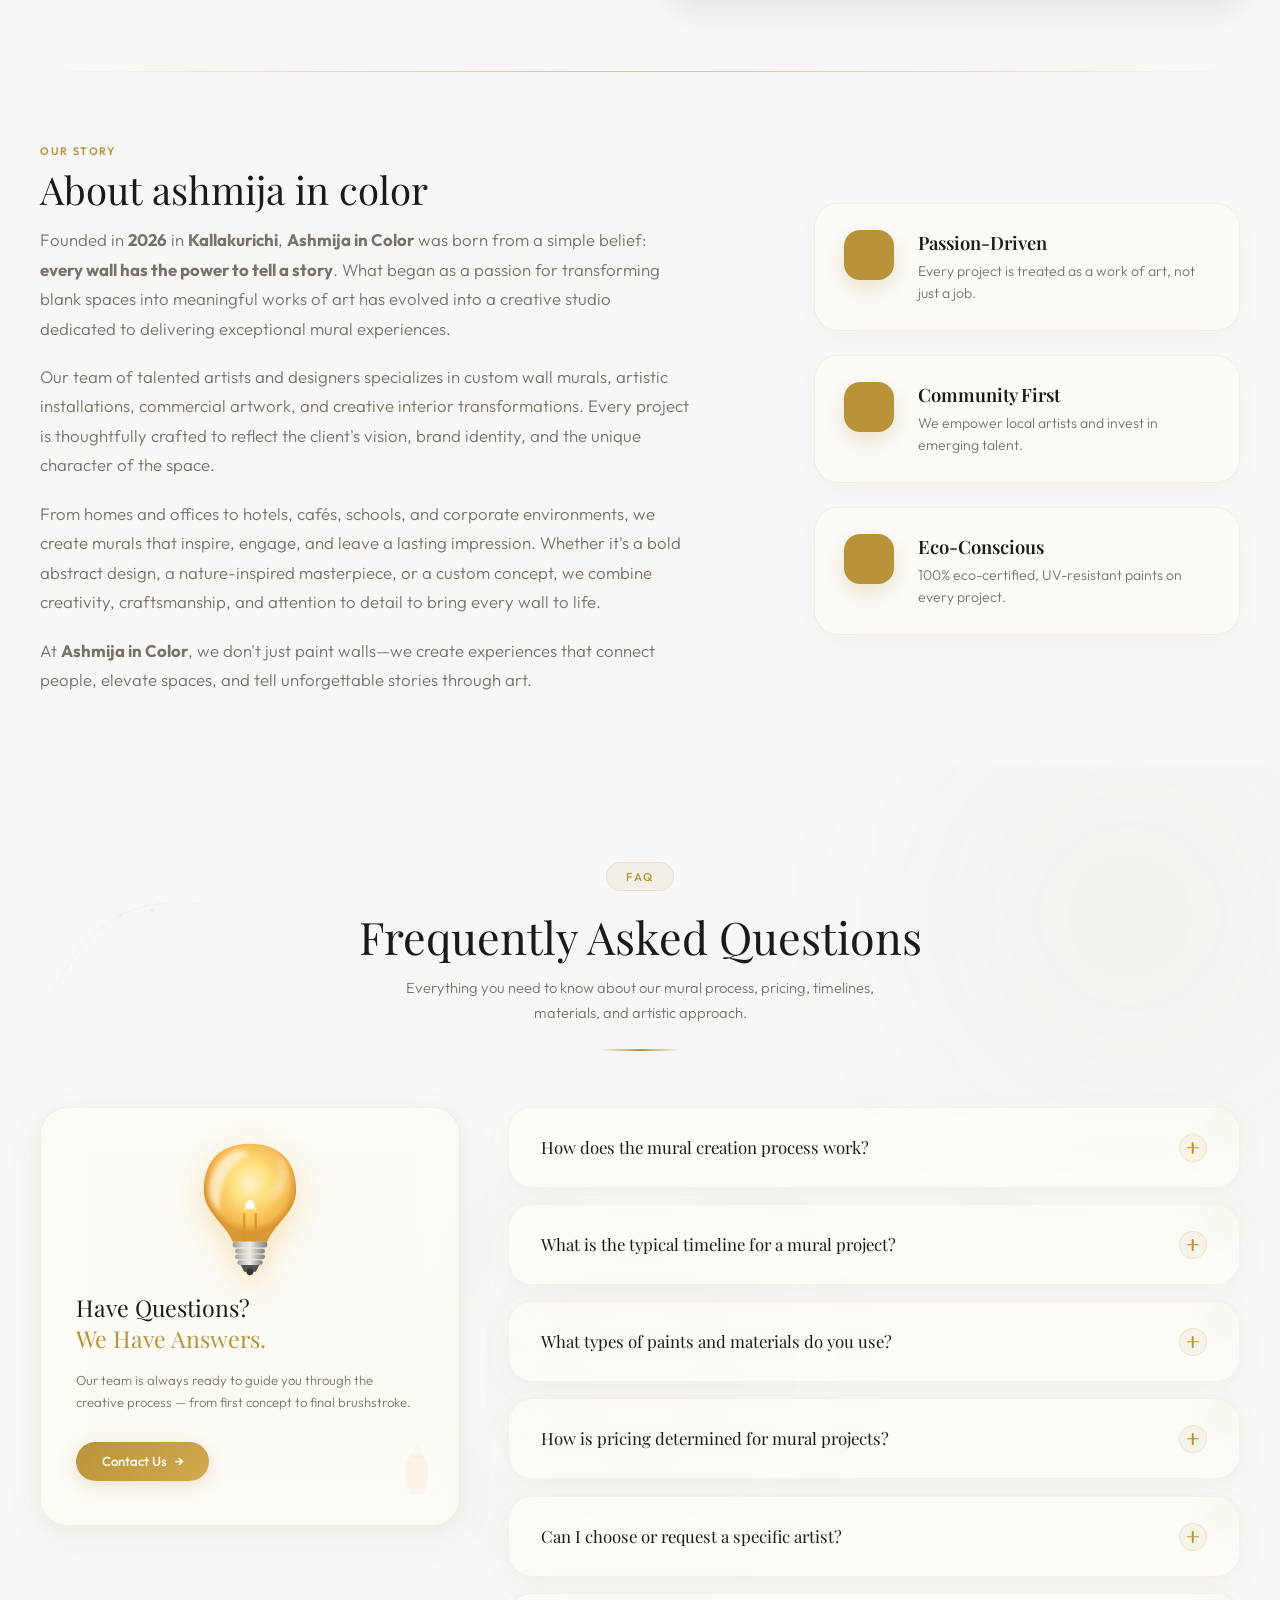
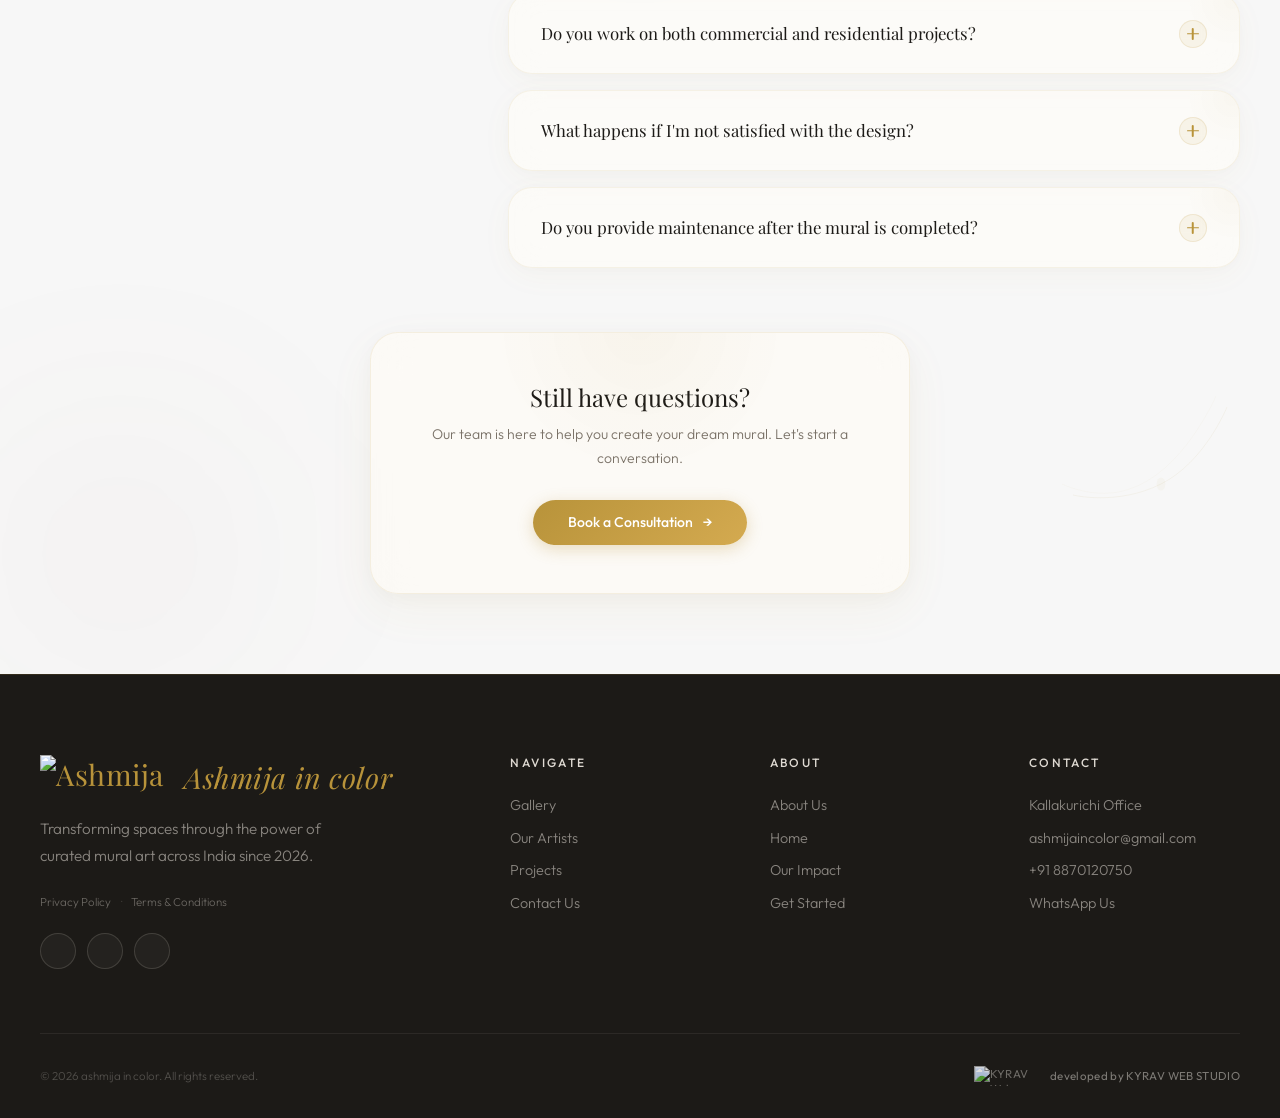
==== commit 98ef6395: "SEO: Comprehensive Technical SEO update for Tamil Nadu market and image optimization" ====
--- a/frontend/index.html
+++ b/frontend/index.html
@@ -4,28 +4,65 @@
 <head>
   <meta charset="UTF-8">
   <meta name="viewport" content="width=device-width, initial-scale=1.0, viewport-fit=cover">
+
+  <!-- Primary SEO -->
+  <title>Ashmija in color | Premium Wall Murals, Ceiling Art & Hand Painted Wall Art</title>
+
+  <meta name="description" content="Ashmija in color creates Premium Wall Murals, Ceiling Art, Artistic Interiors, and Custom Hand Painted Wall Art across Tamil Nadu and India.">
+
+  <meta name="keywords" content="Ashmija in color, Wall Murals, Ceiling Art, Ceiling Murals, Wall Painting, Hand Painted Wall Art, Artistic Interiors, Luxury Interiors, Custom Wall Art, Interior Wall Art, Decorative Painting, Wall Decor, Feature Wall, Residential Murals, Commercial Murals, Office Murals, Hotel Murals, Restaurant Murals, Cafe Murals, Villa Murals, Home Wall Art, Kids Room Murals, Bedroom Wall Art, Living Room Wall Art, Botanical Murals, Abstract Murals, Minimal Murals, Traditional Murals, Contemporary Murals, Luxury Wall Murals, Creative Wall Design, Wall Painting Tamil Nadu, Wall Painting India, Mural Artist Tamil Nadu, Mural Artist Chennai, Mural Artist Coimbatore, Mural Artist Madurai, Mural Artist Trichy, Mural Artist Salem, Mural Artist Erode, Mural Artist Tiruppur, Mural Artist Vellore, Mural Artist Pondicherry, Custom Wall Painting, Luxury Wall Art, Art Installation, Interior Decoration, Luxury Home Interiors, Wall Murals Tamil Nadu, Hand Painted Murals India, Custom Wall Designs, Best Mural Artist, Premium Wall Artists, Ceiling Decoration, Bespoke Art, Artistic Spaces, Wall Artwork">
+
+  <meta name="author" content="Ashmija in color">
+  <meta name="robots" content="index, follow, max-image-preview:large">
   <meta name="theme-color" content="#f7f7f7">
-  <title>Ashmija in color | Premium Custom Murals & Hand-Painted Wall Art</title>
-
-  <!-- SEO Meta Tags -->
-  <meta name="description"
-    content="ashmija in color connects spaces and brands with South Asia's premium mural artists. We curate, manage, and craft hand-painted murals and custom wall art.">
-  <meta name="keywords"
-    content="mural studio, custom murals, hand-painted walls, street art India, mural artists Chennai, office wall art, commercial mural design">
-  <meta name="author" content="ashmija in color">
-
-  <!-- Fonts -->
+
+  <!-- Canonical -->
+  <link rel="canonical" href="https://www.ashmijaincolor.in/">
+
+  <!-- Open Graph -->
+  <meta property="og:type" content="website">
+  <meta property="og:site_name" content="Ashmija in color">
+  <meta property="og:title" content="Ashmija in color | Premium Wall Murals & Artistic Interiors">
+  <meta property="og:description" content="Premium Wall Murals, Ceiling Art, Custom Hand Painted Wall Art and Artistic Interiors across Tamil Nadu and India.">
+  <meta property="og:url" content="https://www.ashmijaincolor.in/">
+  <meta property="og:image" content="https://www.ashmijaincolor.in/og-image.jpg">
+
+  <!-- Twitter -->
+  <meta name="twitter:card" content="summary_large_image">
+  <meta name="twitter:title" content="Ashmija in color | Premium Wall Murals & Artistic Interiors">
+  <meta name="twitter:description" content="Premium Wall Murals, Ceiling Art, Custom Hand Painted Wall Art and Artistic Interiors across Tamil Nadu and India.">
+  <meta name="twitter:image" content="https://www.ashmijaincolor.in/og-image.jpg">
+
+  <!-- Favicon -->
+  <link rel="icon" href="/favicon.ico" type="image/x-icon">
+  <link rel="apple-touch-icon" href="/apple-touch-icon.png">
+
+  <!-- Preconnect -->
   <link rel="preconnect" href="https://fonts.googleapis.com">
   <link rel="preconnect" href="https://fonts.gstatic.com" crossorigin>
 
+  <!-- Schema.org -->
+  <script type="application/ld+json">
+  {
+    "@context":"https://schema.org",
+    "@type":"LocalBusiness",
+    "name":"Ashmija in color",
+    "url":"https://www.ashmijaincolor.in/",
+    "image":"https://www.ashmijaincolor.in/og-image.jpg",
+    "description":"Premium Wall Murals, Ceiling Art, Custom Hand Painted Wall Art and Artistic Interiors across Tamil Nadu and India.",
+    "areaServed":[
+      "Tamil Nadu",
+      "India"
+    ],
+    "sameAs":[]
+  }
+  </script>
+
   <!-- Tabler Icons CSS CDN -->
   <link rel="stylesheet" href="https://cdn.jsdelivr.net/npm/@tabler/icons-webfont@latest/dist/tabler-icons.min.css">
 
   <!-- Local Stylesheet -->
   <link rel="stylesheet" href="./css/style.css?v=20260717-1">
-  <link rel="icon" type="image/png" sizes="32x32" href="./assets/images/logo.png">
-  <link rel="icon" type="image/png" sizes="16x16" href="./assets/images/logo.png">
-  <link rel="apple-touch-icon" sizes="180x180" href="./assets/images/logo.png">
 
   <!-- Local scripts (deferred) -->
   <script src="./js/shared/config.js?v=2" defer></script>
@@ -39,7 +76,6 @@
   <script src="./js/public/config-public.js?v=20260711-1" defer></script>
   <script src="./js/shared/data-loader.js?v=20260629-1" defer></script>
   <script src="./admin/js/toast.js?v=20260711-1" defer></script>
-  <script src="./admin/js/inquiries.js?v=20260711-1" defer></script>
 </head>
 
 <body>
@@ -51,7 +87,7 @@
     <nav>
       <div class="nav-logo">
         <a href="#hero-section" class="logo-link">
-          <img src="./assets/images/logo.png" alt="ashmija in color logo" class="nav-logo-img">
+          <img src="./assets/images/logo.png" alt="Ashmija in color logo" class="nav-logo-img" width="150" height="50">
           <span class="logo-text">Ashmija <span>in color</span></span>
         </a>
       </div>
@@ -232,7 +268,7 @@
                 <div class="glass-reflection"></div>
                 <img id="featured-artwork-img"
                   src="https://images.unsplash.com/photo-1549887552-cb1071d3e5ca?auto=format&fit=crop&w=800&q=80"
-                  alt="Featured Artwork" class="gallery-featured-img">
+                  alt="Featured Wall Mural Artwork" class="gallery-featured-img" width="800" height="600" loading="lazy">
                 <div class="artwork-glow-accent"></div>
               </div>
             </div>
@@ -293,7 +329,7 @@
             <div class="lightbox-face face-front">
               <img id="lightbox-img"
                 src="[data-uri]"
-                alt="Fullscreen artwork">
+                alt="Fullscreen Wall Mural Artwork" width="800" height="600" loading="lazy">
               <div class="glass-reflection"></div>
             </div>
             <div class="lightbox-face face-back"></div>
@@ -395,7 +431,7 @@
             <div class="flip-card-front">
               <div class="creator-card-img">
                 <img src="./assets/artists/vikram-profile.jpg" class="creator-raw-img" style="--photo-pos:center 12%;"
-                  alt="Vikram">
+                  alt="Vikram - Mural Artist" width="300" height="400" loading="lazy">
               </div>
             </div>
             <!-- Back Face -->
@@ -420,7 +456,7 @@
             <div class="flip-card-front">
               <div class="creator-card-img">
                 <img src="./assets/artists/ashmija-profile.jpg" class="creator-raw-img" style="--photo-pos:center 18%;"
-                  alt="Ashmija">
+                  alt="Ashmija - Mural Artist" width="300" height="400" loading="lazy">
               </div>
             </div>
             <!-- Back Face -->
@@ -964,7 +1000,7 @@
     <div class="footer-grid">
       <div>
         <div class="footer-logo">
-          <img src="./assets/images/logo.png" alt="ashmija in color logo" class="footer-logo-img">
+          <img src="./assets/images/logo.png" alt="Ashmija in color logo" class="footer-logo-img" width="150" height="50" loading="lazy">
           <span class="logo-text">Ashmija <span>in color</span></span>
         </div>
         <p class="footer-desc">Transforming spaces through the power of curated mural art across India since 2026.</p>
@@ -1021,7 +1057,7 @@
     <div class="footer-bottom">
       <div class="footer-copy">© 2026 ashmija in color. All rights reserved.</div>
       <div class="footer-watermark">
-        <img src="./assets/images/kyrav_logo.png" alt="KYRAV logo" class="watermark-logo">
+        <img src="./assets/images/kyrav_logo.png" alt="KYRAV Web Studio logo" class="watermark-logo" width="100" height="30" loading="lazy">
         <span>developed by KYRAV WEB STUDIO</span>
       </div>
     </div>
@@ -1058,10 +1094,9 @@
         homes, cafés, schools, offices, and commercial spaces. Discover the people, the passion, and the story behind
         Ashmija in Color, and see how their vision continues to shape every project with innovation and excellence.
       </p>
-      <div style="margin-top:2rem;display:flex;gap:1rem">
-        <button class="btn"
-          style="padding:.75rem 1.8rem;border:none;border-radius:6px;background:var(--gold);color:white;cursor:pointer;font-weight:500;font-size:.85rem;transition:background .3s"
-          onclick="document.getElementById('contact-section').scrollIntoView(); document.getElementById('team-modal').classList.remove('active'); document.getElementById('modal-backdrop').classList.remove('active');">Book
+      <div class="team-modal-actions" style="margin-top:2rem;display:flex;gap:1rem">
+        <button class="btn" id="btn-modal-book-artist"
+          style="padding:.75rem 1.8rem;border:none;border-radius:6px;background:var(--gold);color:white;cursor:pointer;font-weight:500;font-size:.85rem;transition:background .3s">Book
           an Artist</button>
       </div>
     </div>
@@ -1153,8 +1188,8 @@
       <div class="modal-image-preview-wrap"
         style="width: 100%; border-radius: 16px; overflow: hidden; box-shadow: 0 8px 32px rgba(0,0,0,0.15); max-height: 70vh;">
         <img id="testimonial-modal-img"
-          src="[data-uri]" alt="Project Image"
-          style="width: 100%; height: 100%; object-fit: contain; display: block;">
+          src="[data-uri]" alt="Mural Project Image"
+          style="width: 100%; height: 100%; object-fit: contain; display: block;" width="800" height="600" loading="lazy">
       </div>
       <div class="testimonial-modal-info" style="text-align: center; width: 100%;">
         <span class="creator-role-badge" id="testimonial-modal-place"
@@ -1170,4 +1205,4 @@
 
 </body>
 
-</html>+</html>
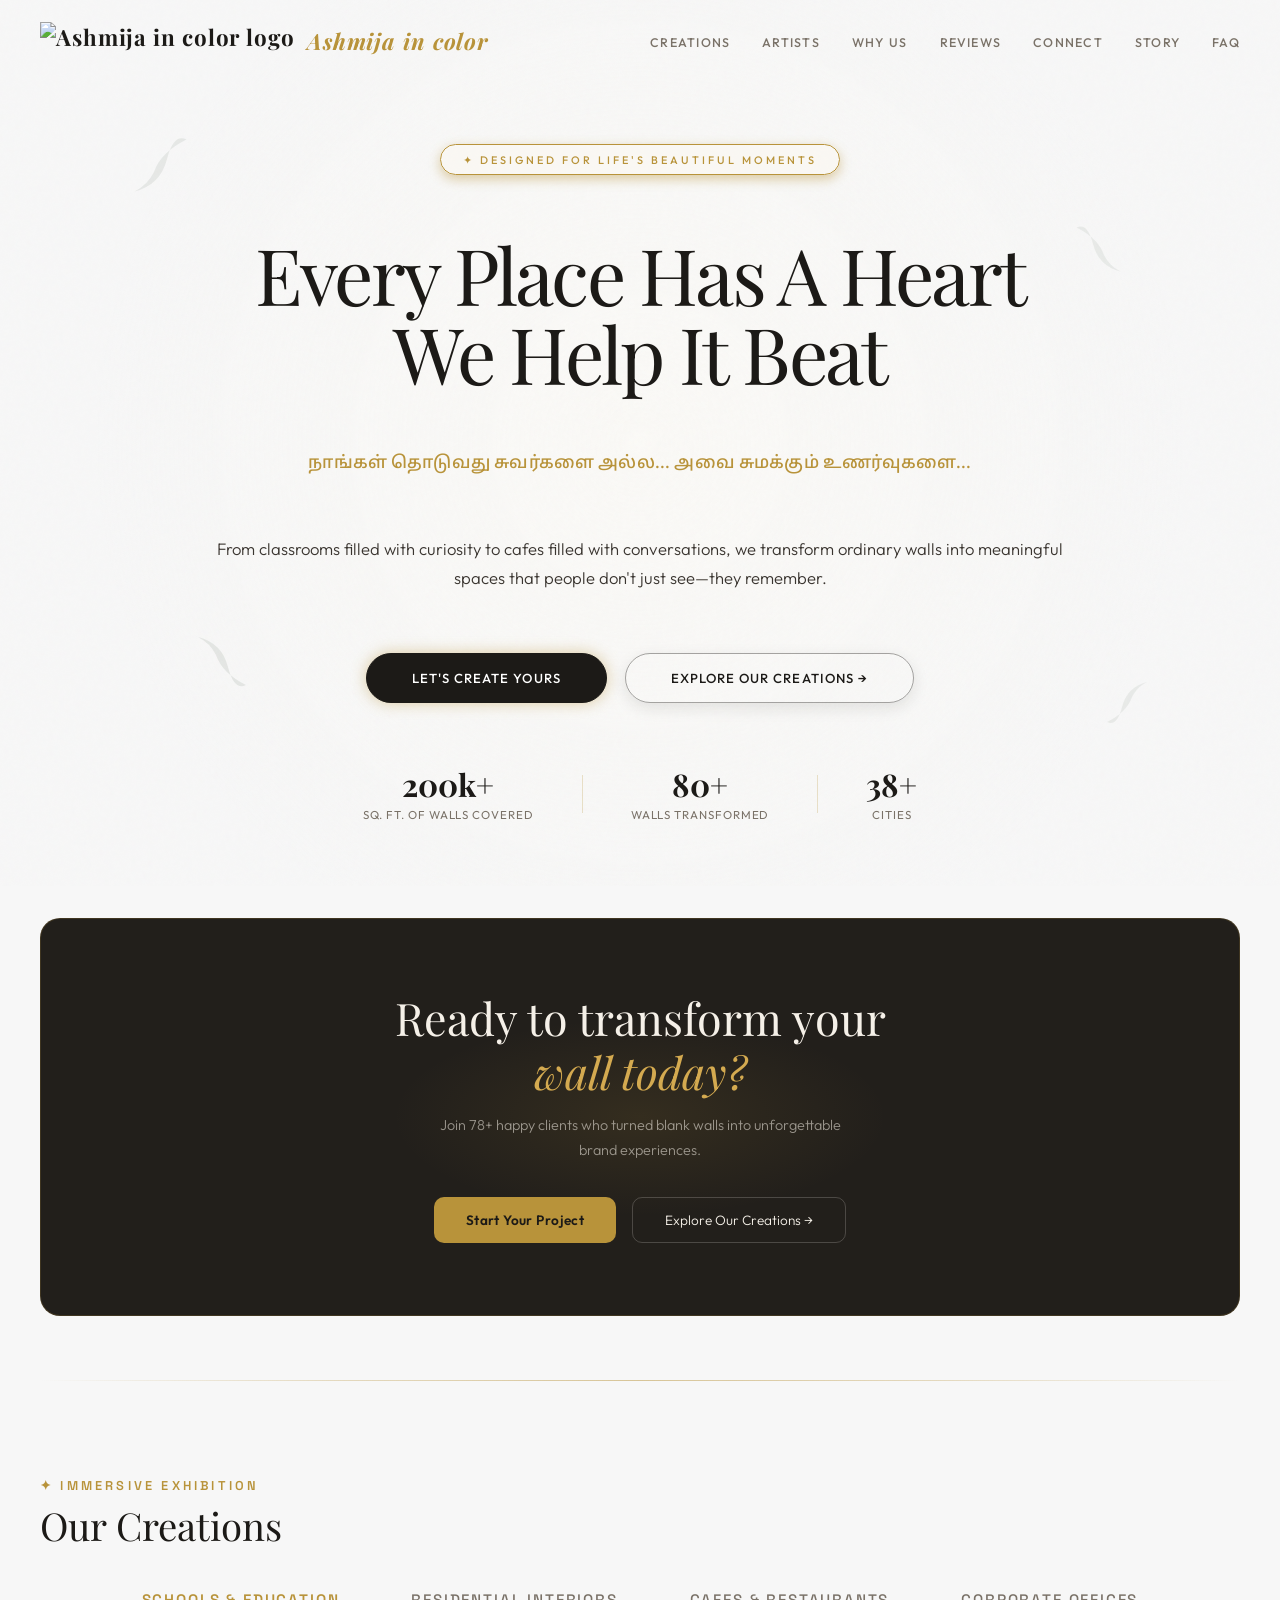
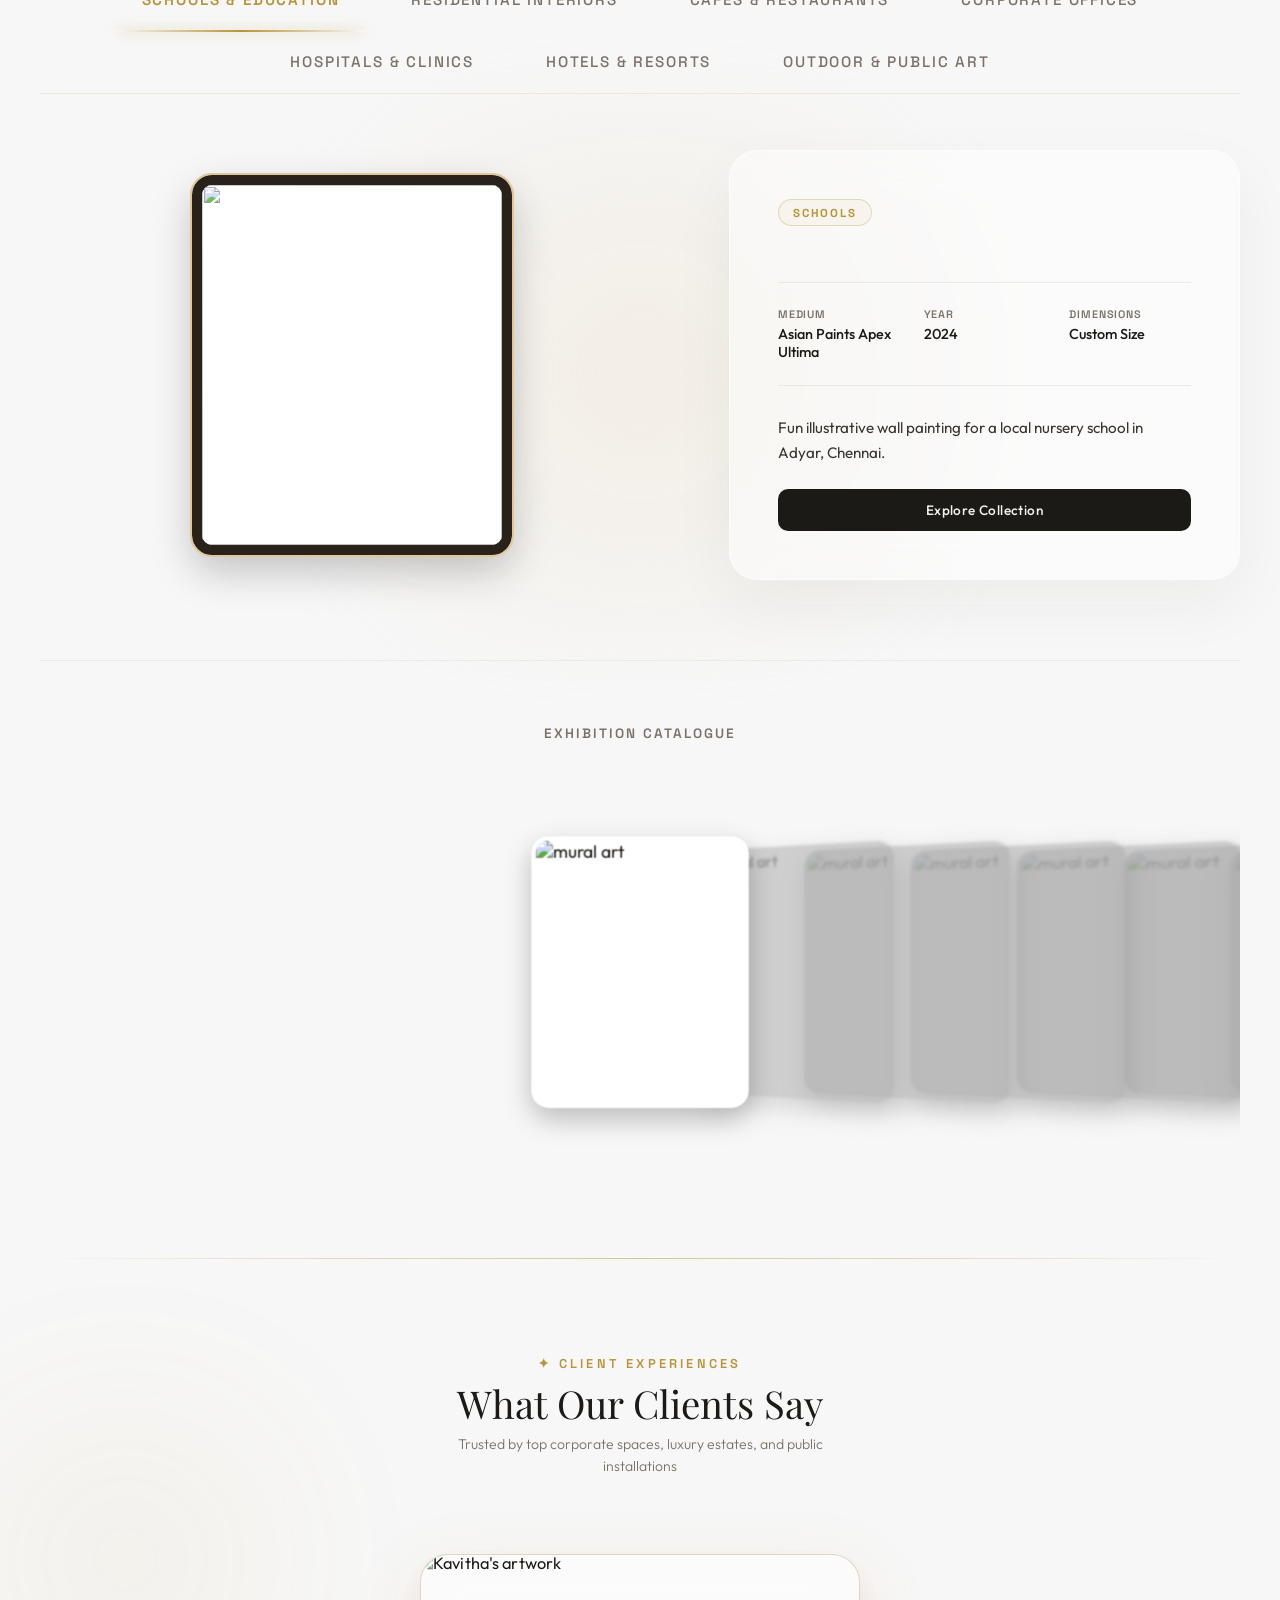
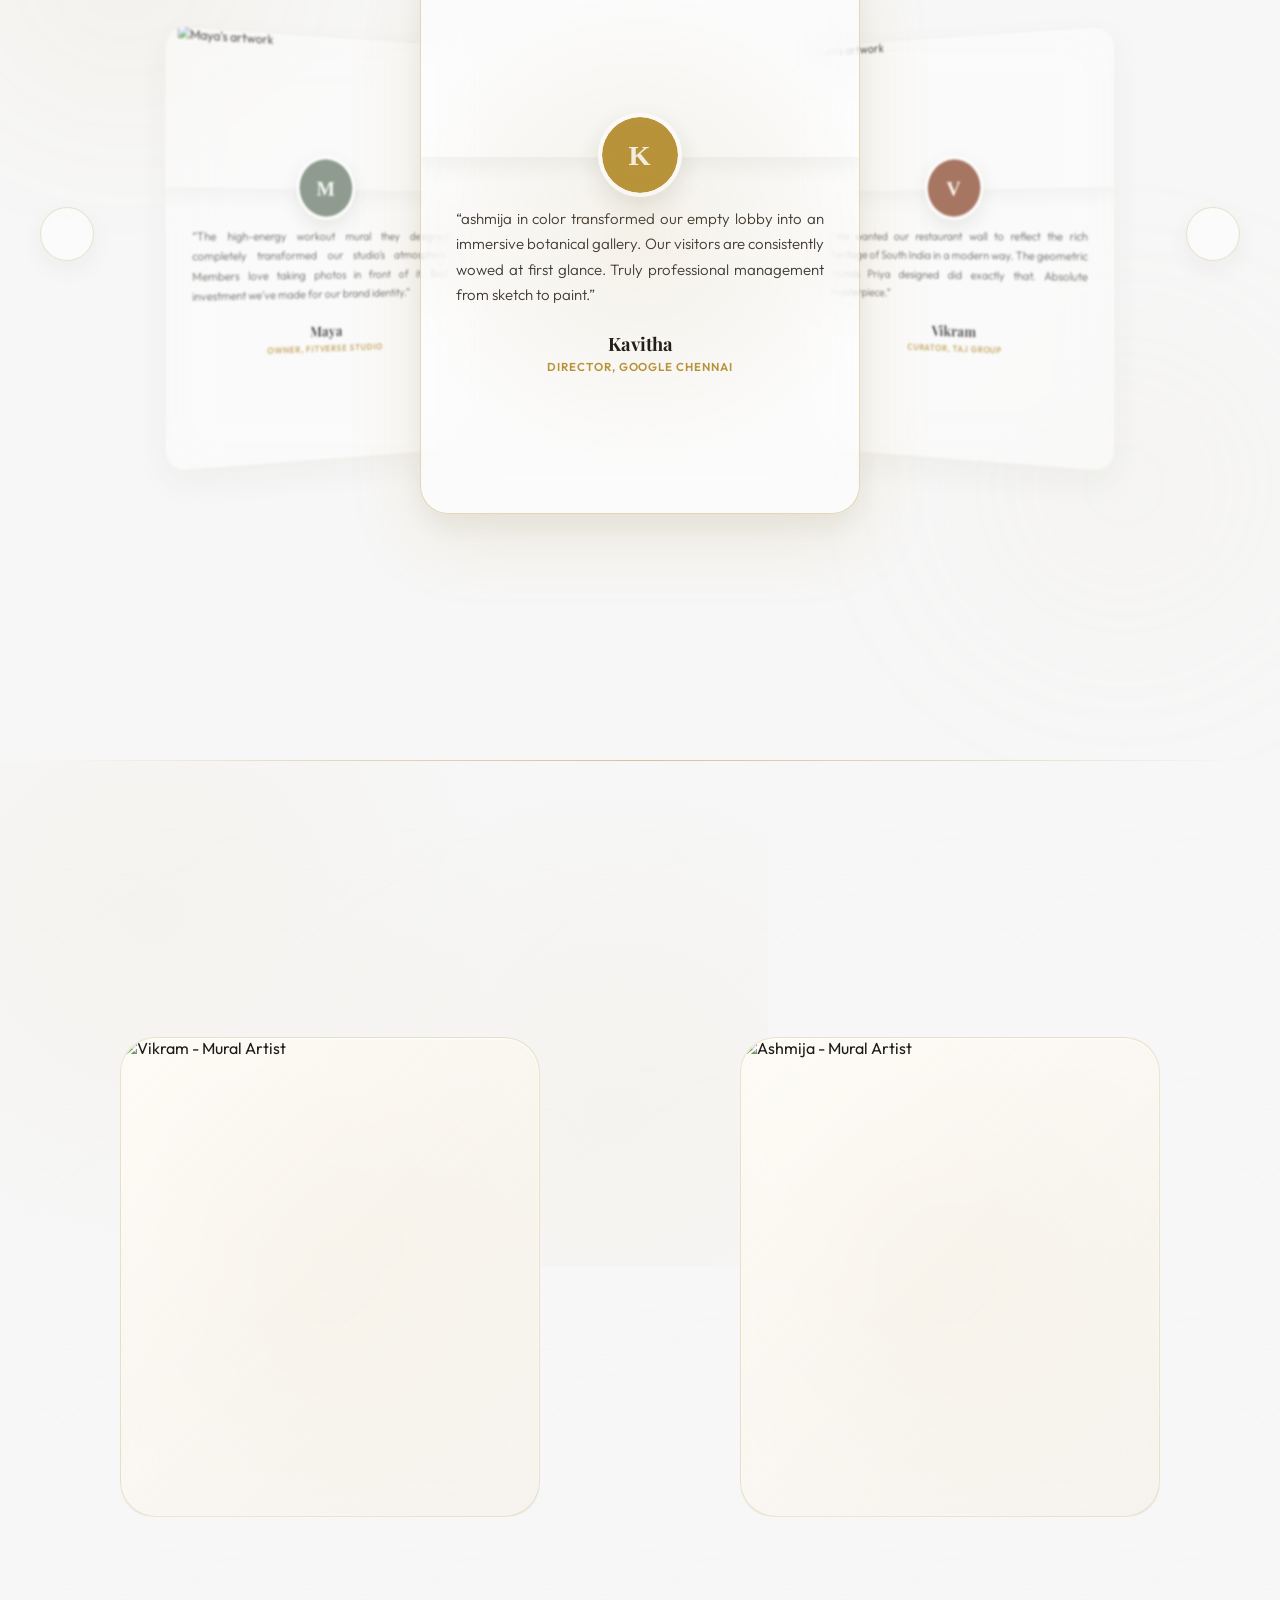
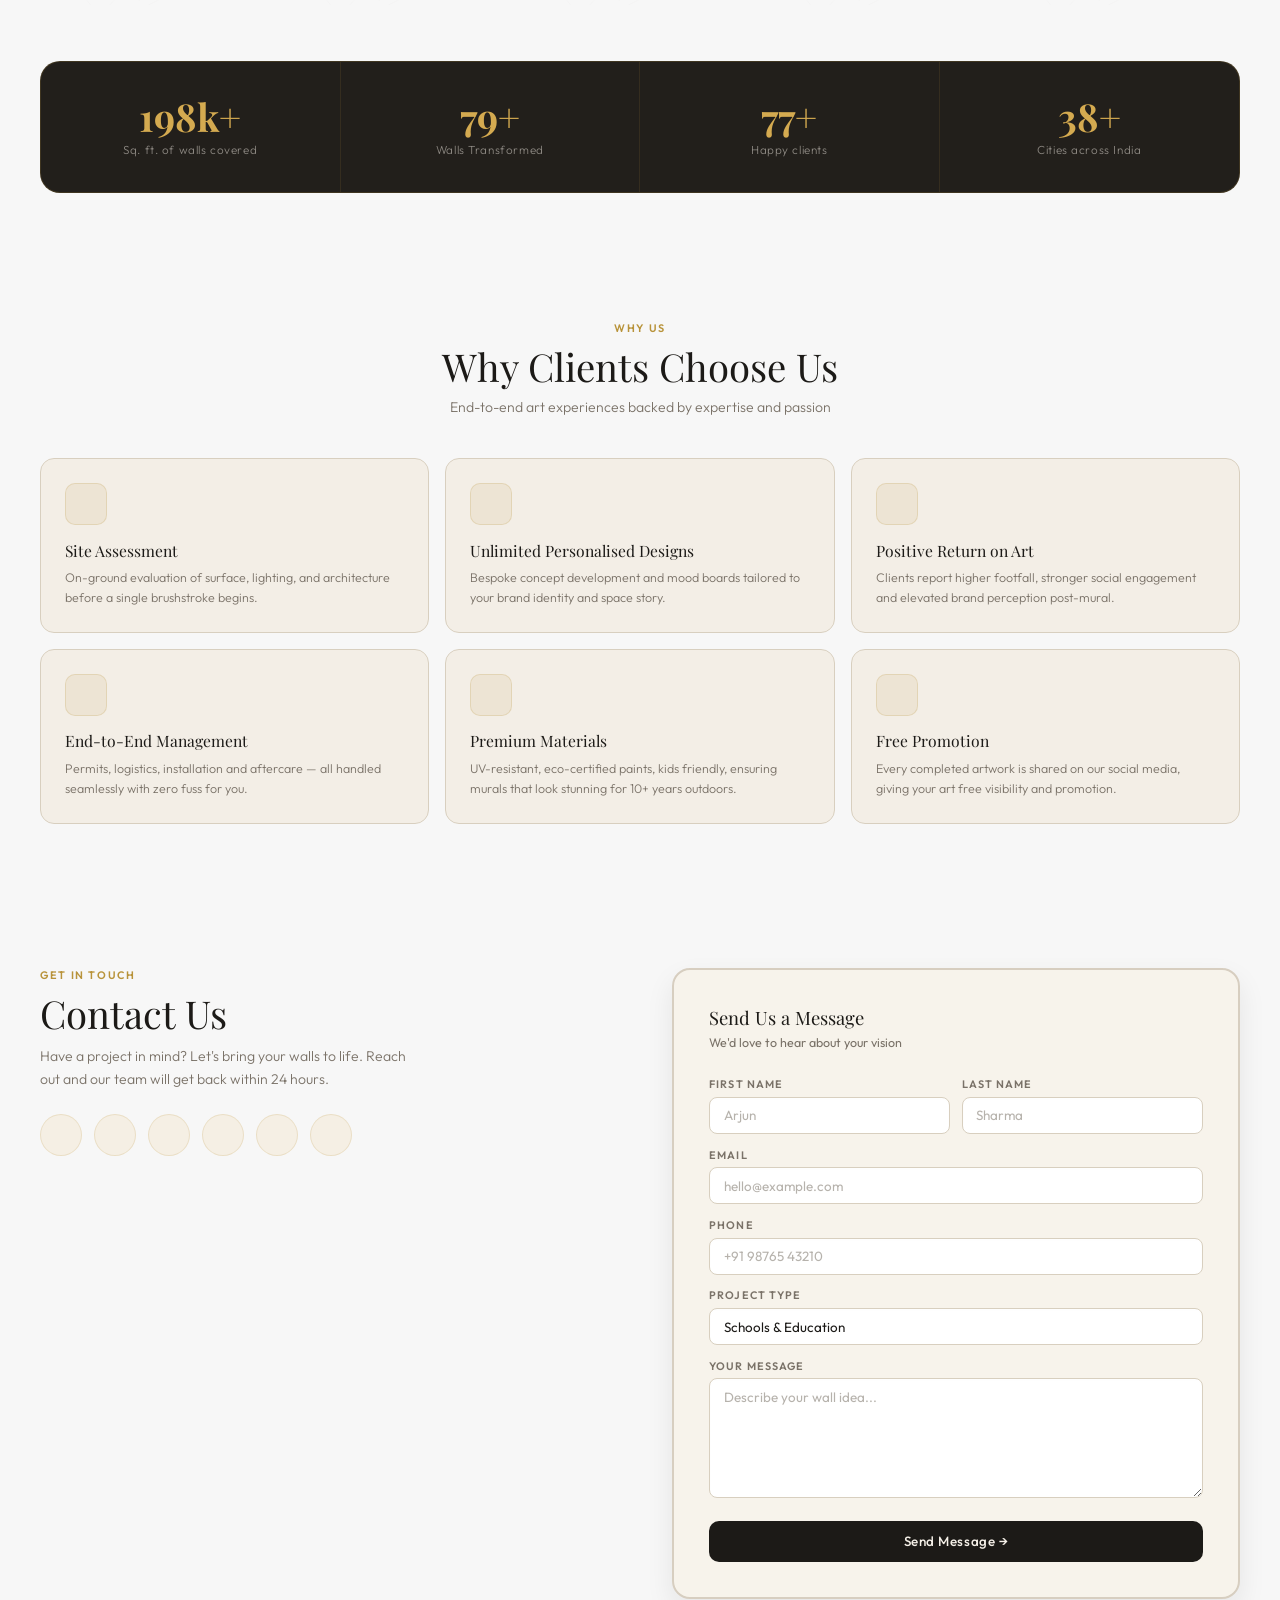
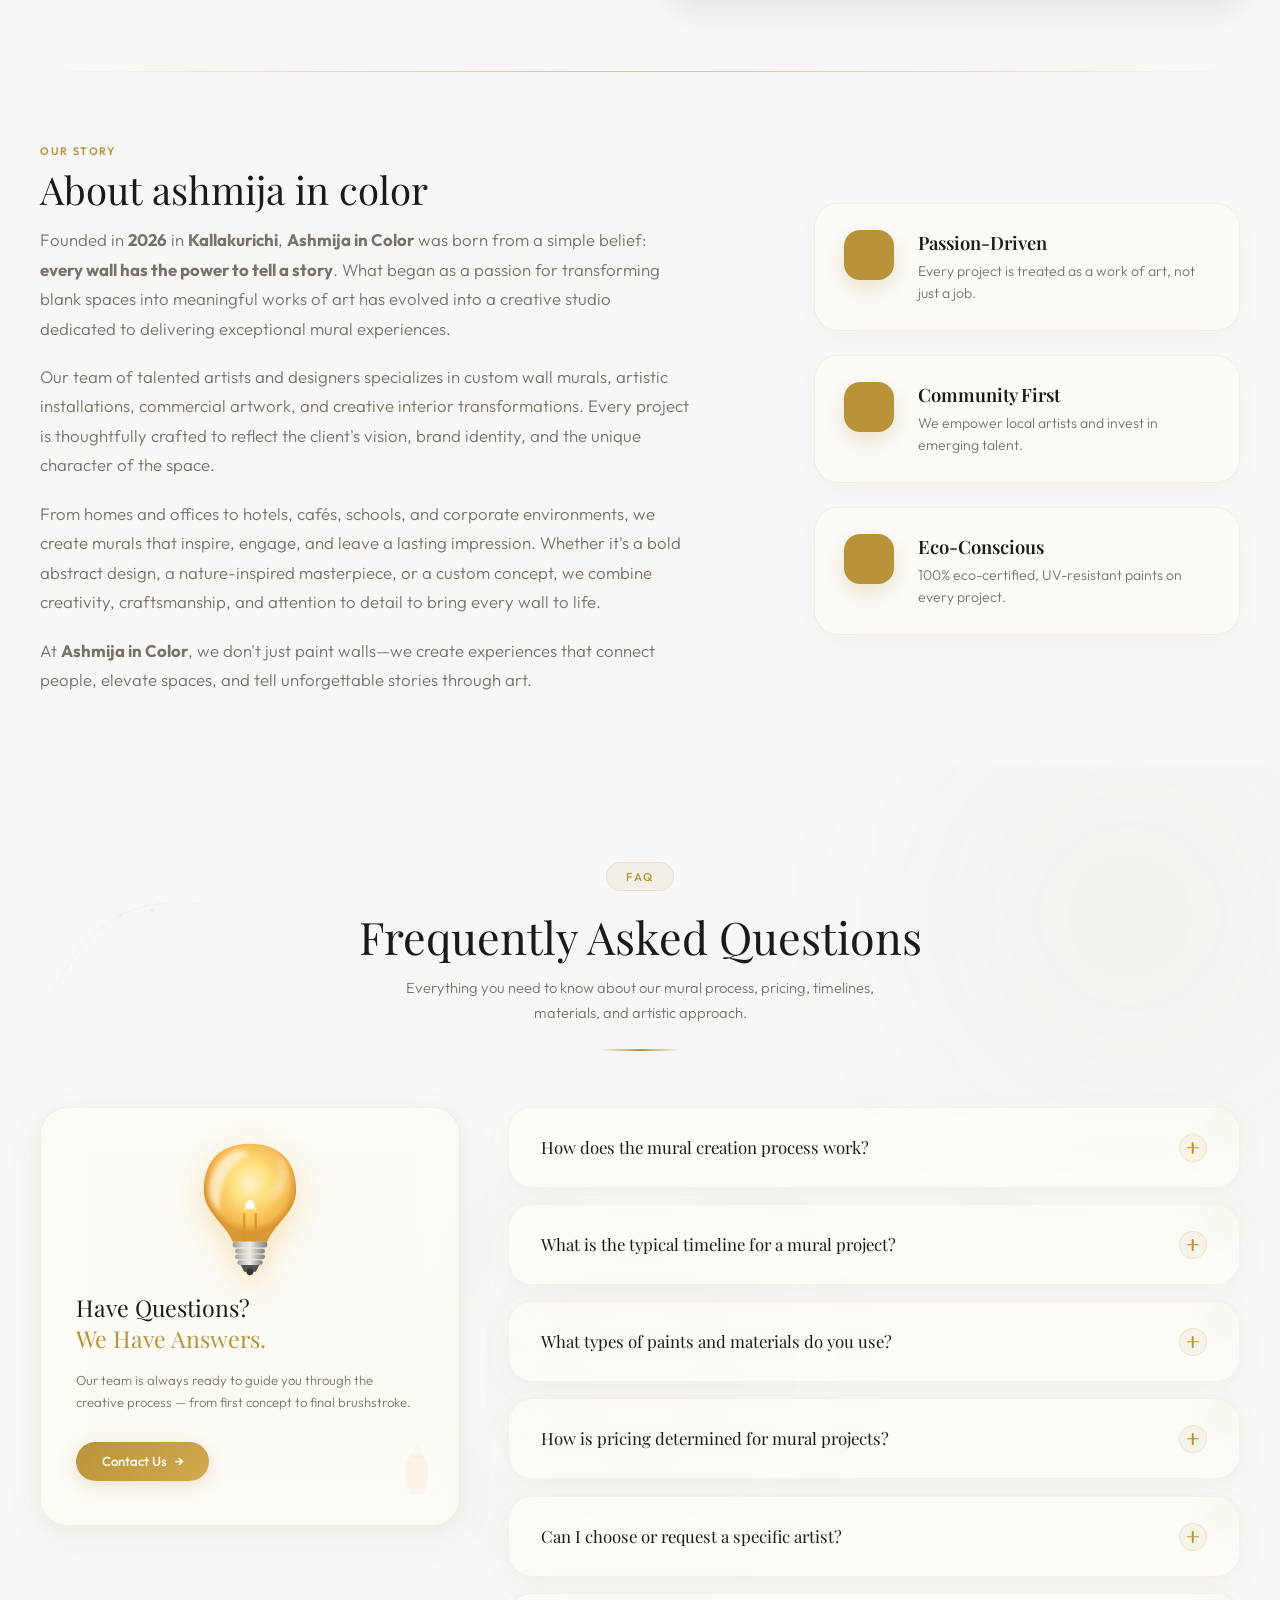
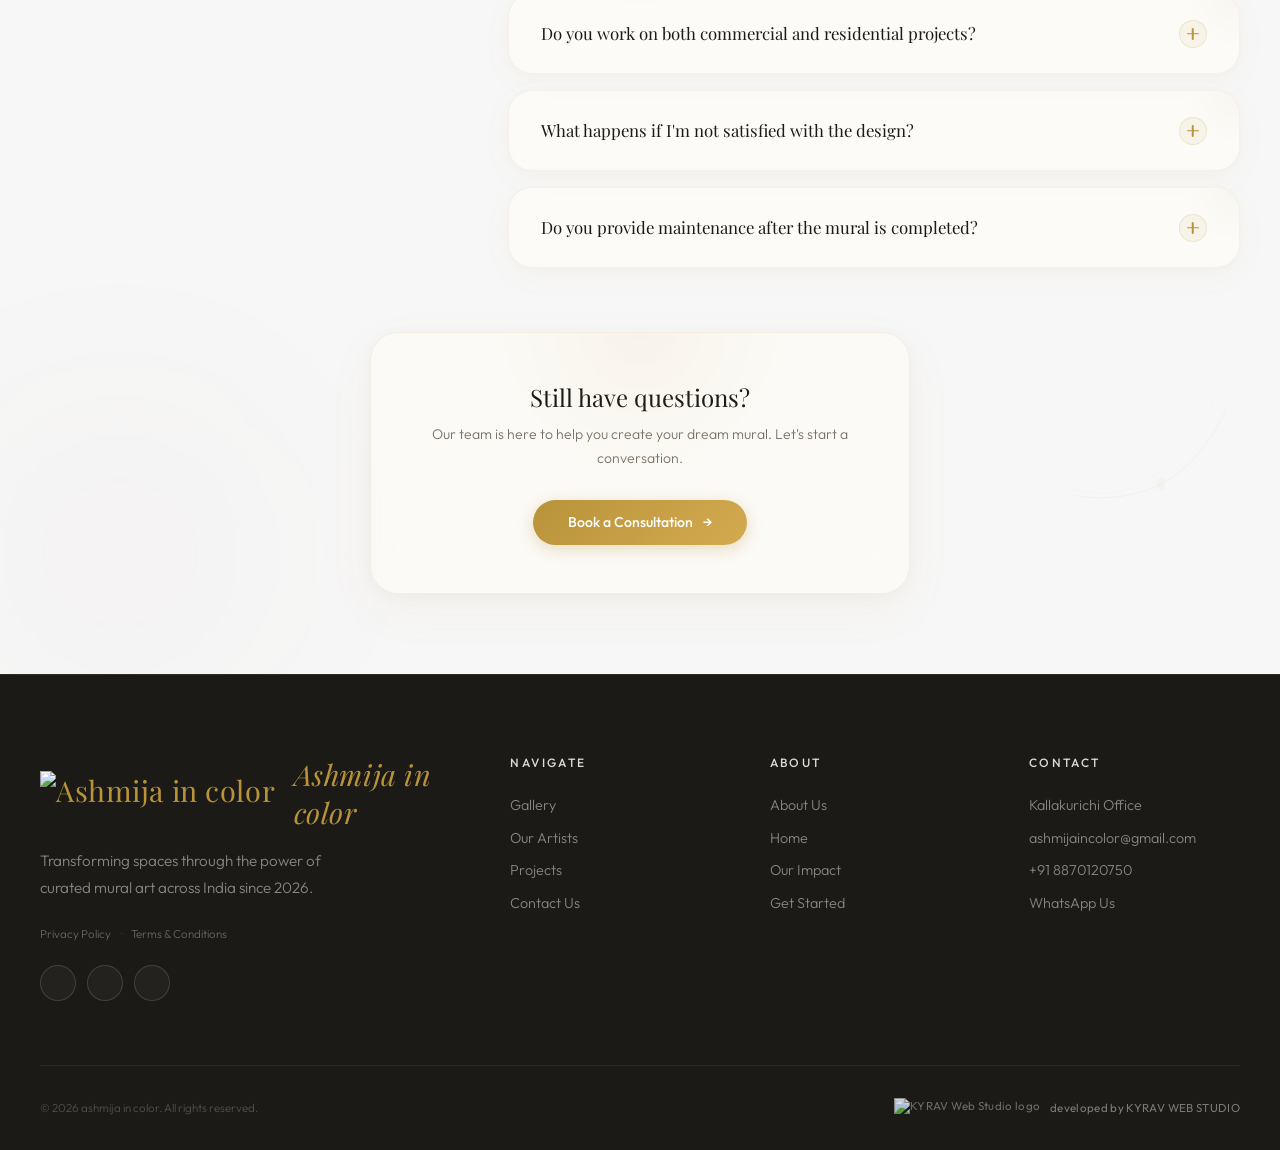
==== commit fe239378: "Fix: Remove arbitrary width and height from logo images to fix layout distortion" ====
--- a/frontend/index.html
+++ b/frontend/index.html
@@ -87,7 +87,7 @@
     <nav>
       <div class="nav-logo">
         <a href="#hero-section" class="logo-link">
-          <img src="./assets/images/logo.png" alt="Ashmija in color logo" class="nav-logo-img" width="150" height="50">
+          <img src="./assets/images/logo.png" alt="Ashmija in color logo" class="nav-logo-img">
           <span class="logo-text">Ashmija <span>in color</span></span>
         </a>
       </div>
@@ -1000,7 +1000,7 @@
     <div class="footer-grid">
       <div>
         <div class="footer-logo">
-          <img src="./assets/images/logo.png" alt="Ashmija in color logo" class="footer-logo-img" width="150" height="50" loading="lazy">
+          <img src="./assets/images/logo.png" alt="Ashmija in color logo" class="footer-logo-img" loading="lazy">
           <span class="logo-text">Ashmija <span>in color</span></span>
         </div>
         <p class="footer-desc">Transforming spaces through the power of curated mural art across India since 2026.</p>
@@ -1057,7 +1057,7 @@
     <div class="footer-bottom">
       <div class="footer-copy">© 2026 ashmija in color. All rights reserved.</div>
       <div class="footer-watermark">
-        <img src="./assets/images/kyrav_logo.png" alt="KYRAV Web Studio logo" class="watermark-logo" width="100" height="30" loading="lazy">
+        <img src="./assets/images/kyrav_logo.png" alt="KYRAV Web Studio logo" class="watermark-logo" loading="lazy">
         <span>developed by KYRAV WEB STUDIO</span>
       </div>
     </div>
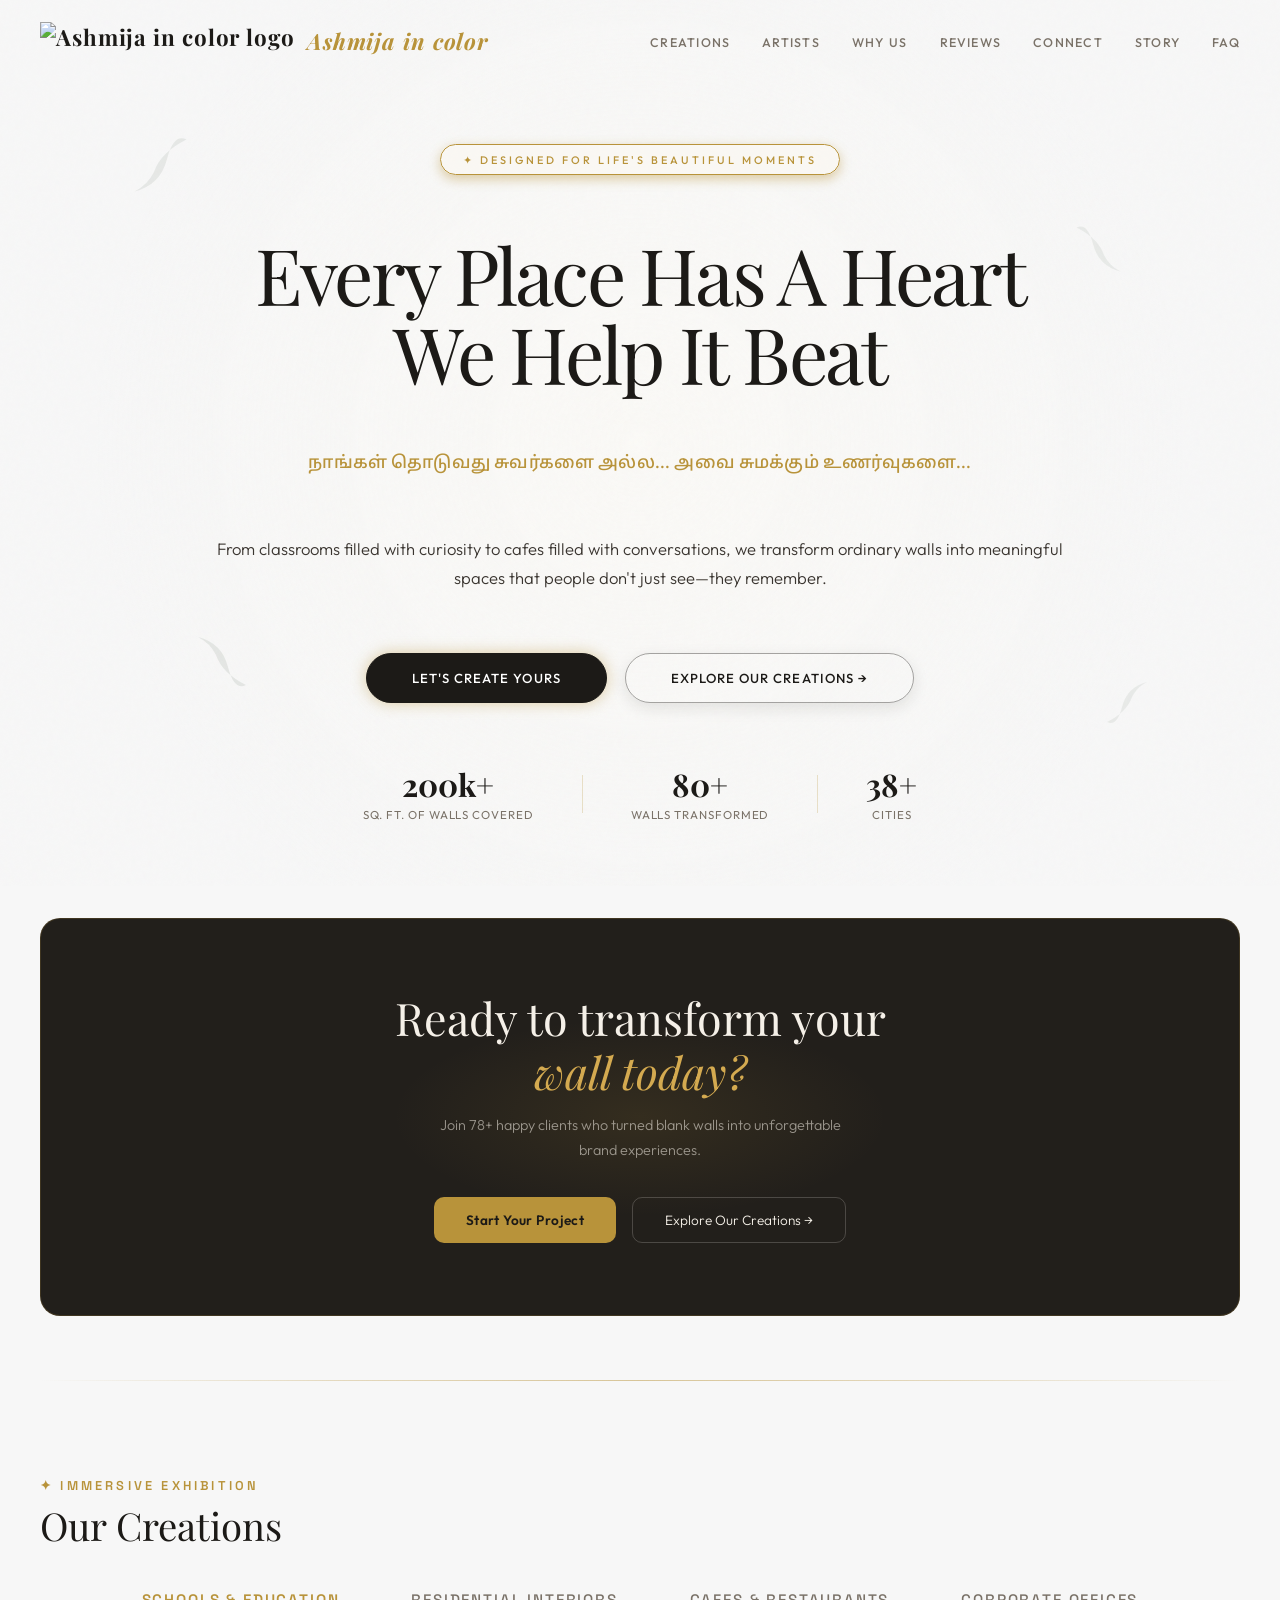
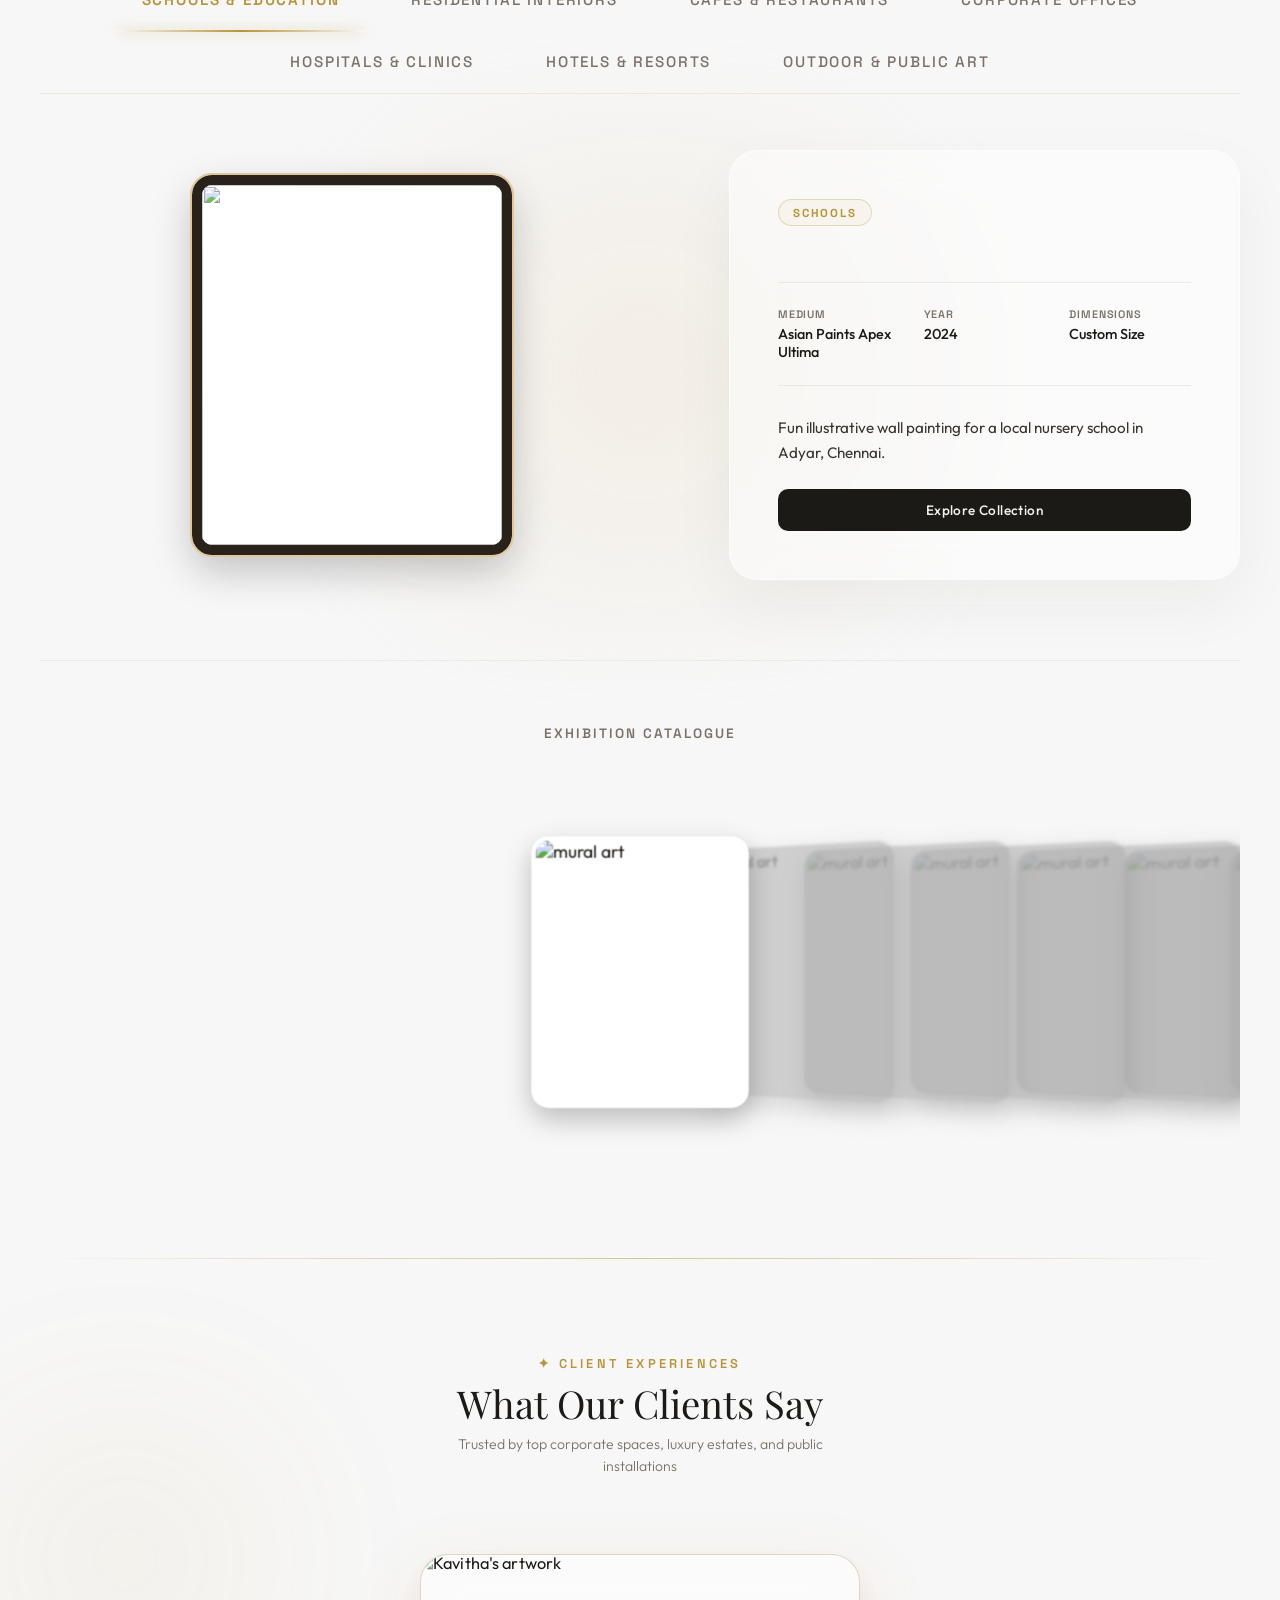
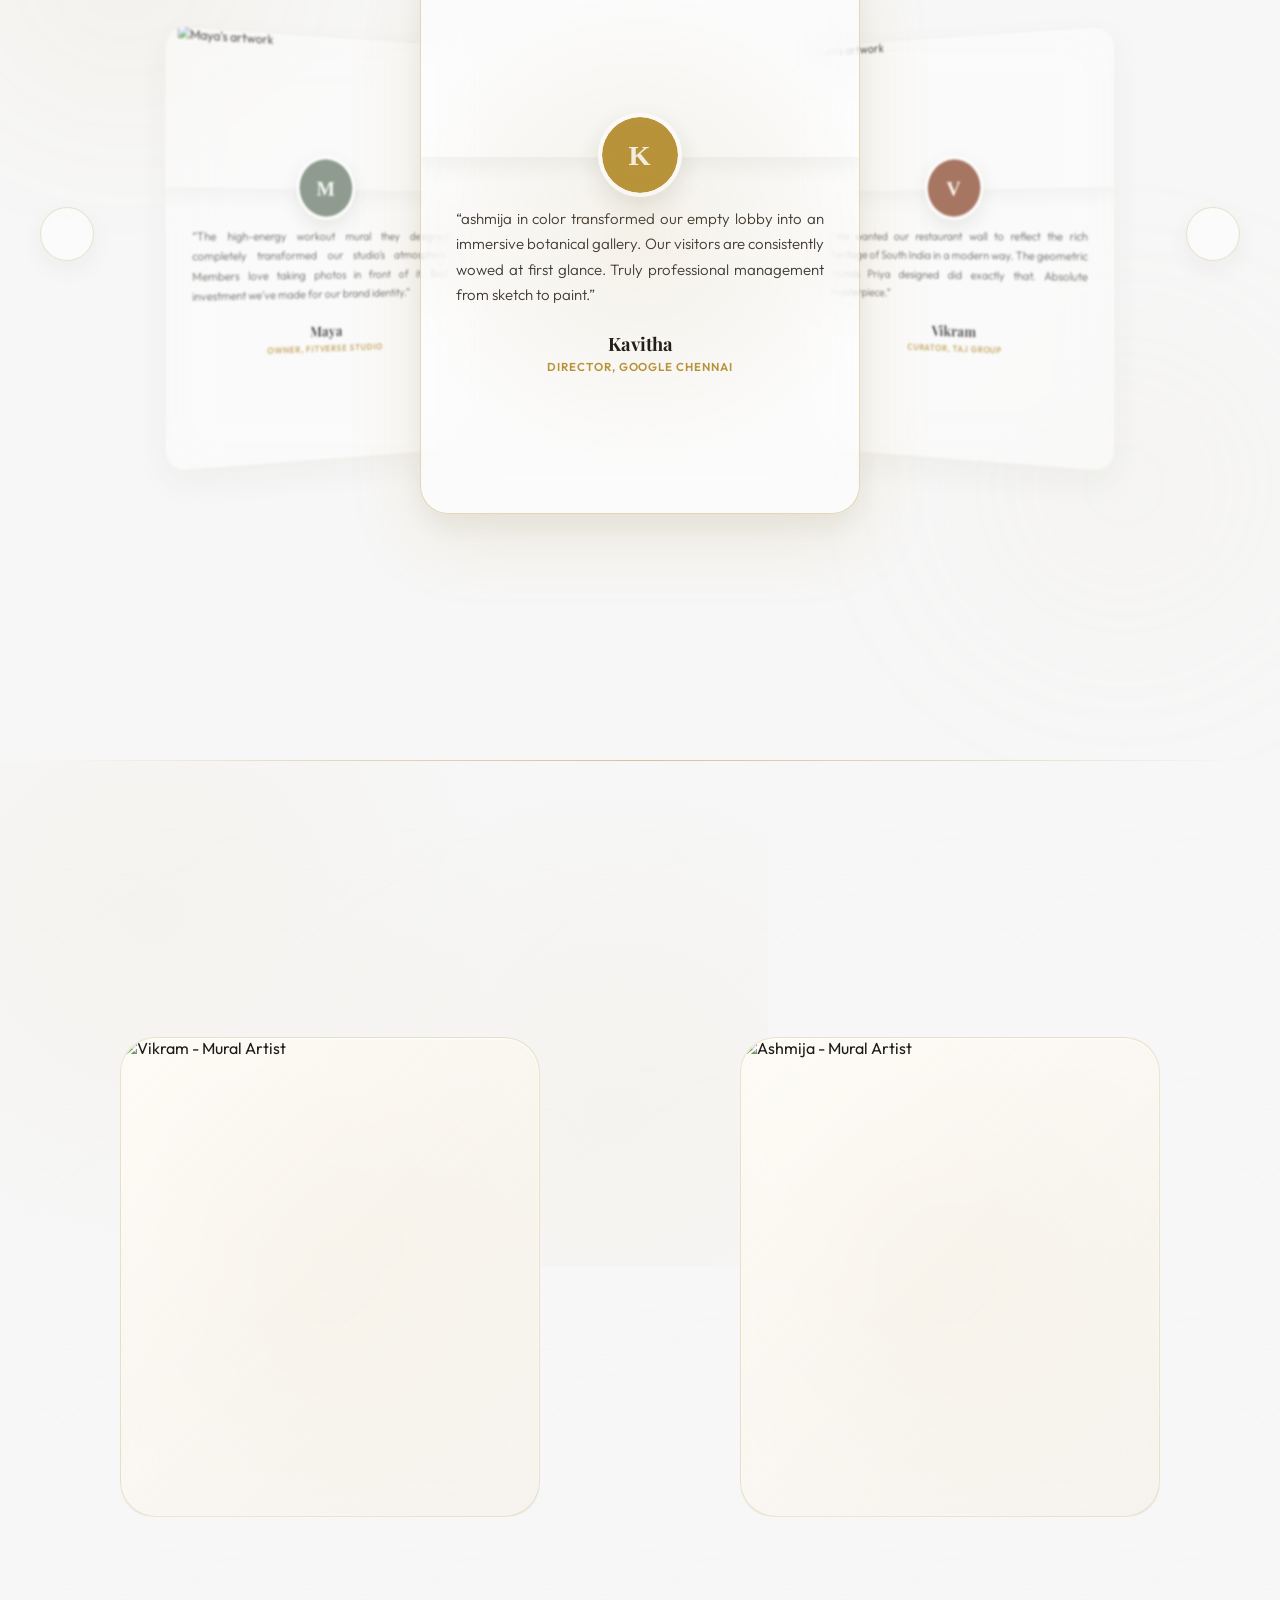
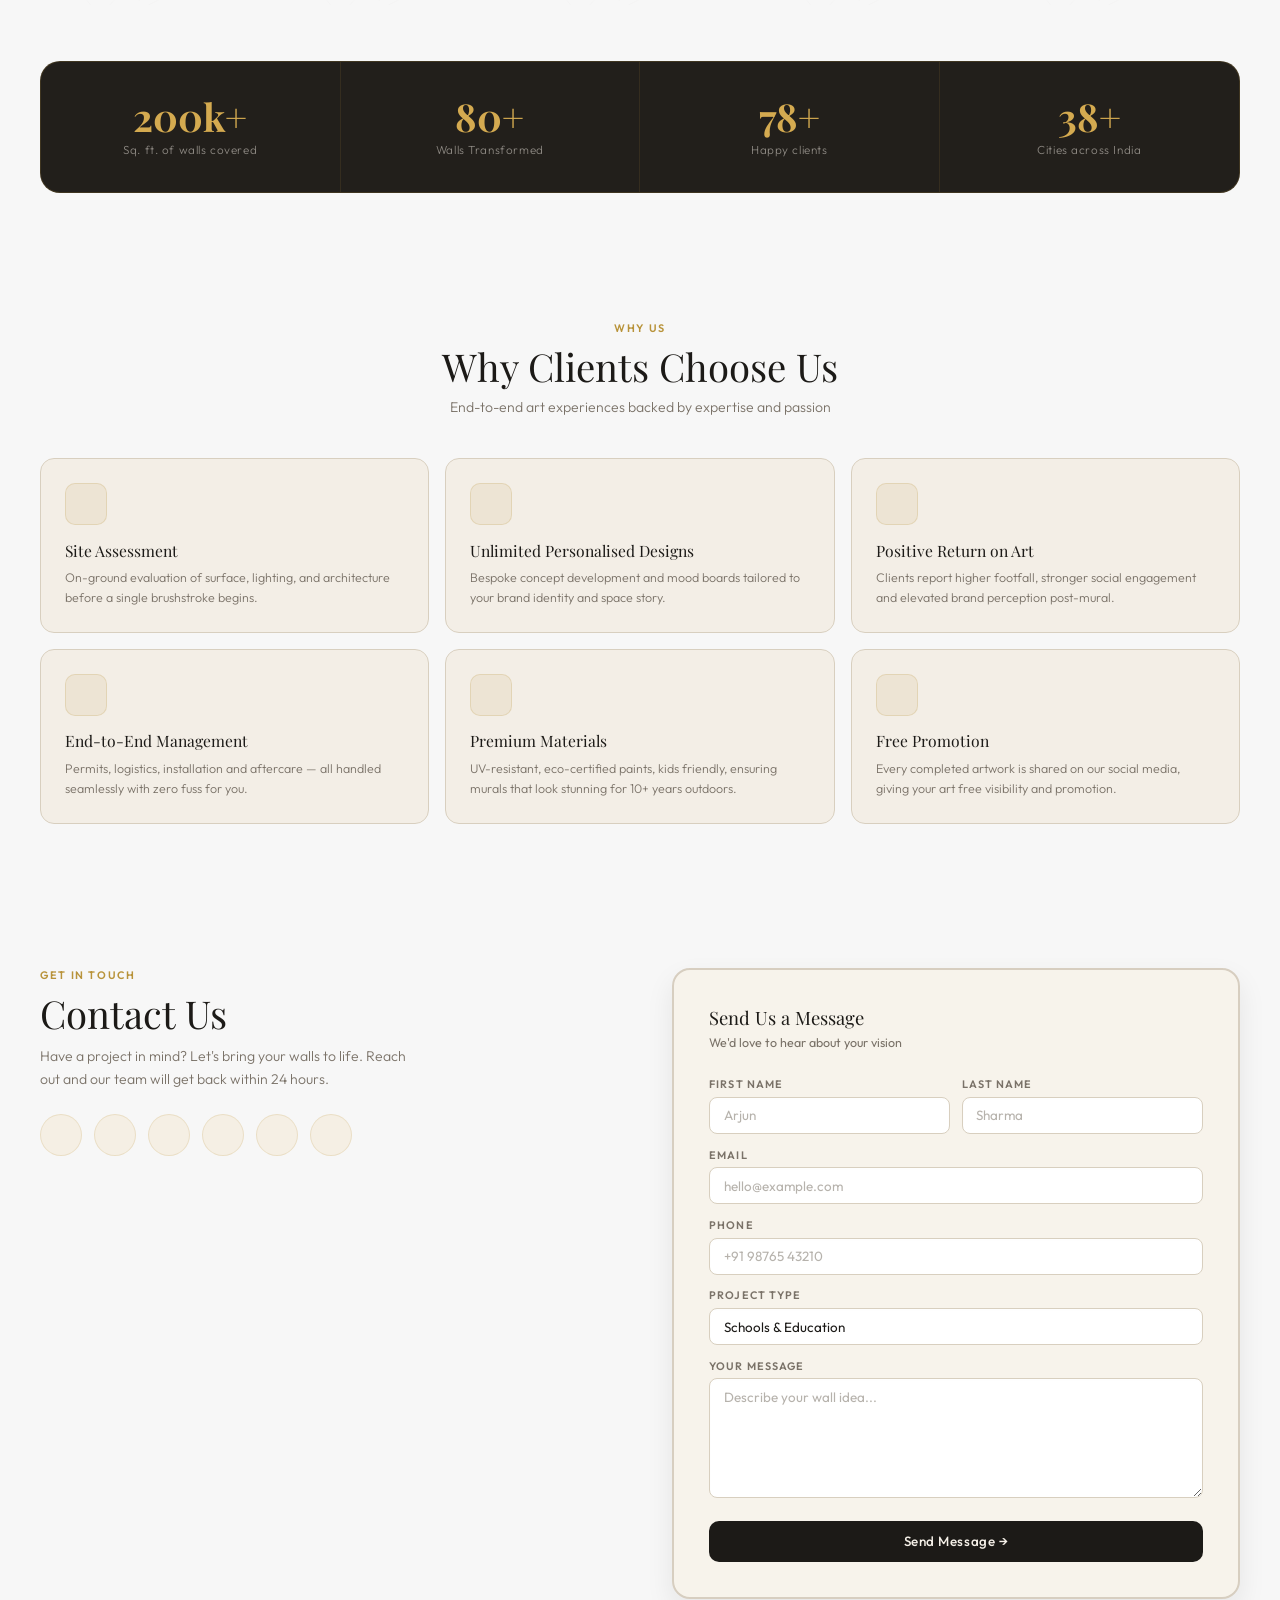
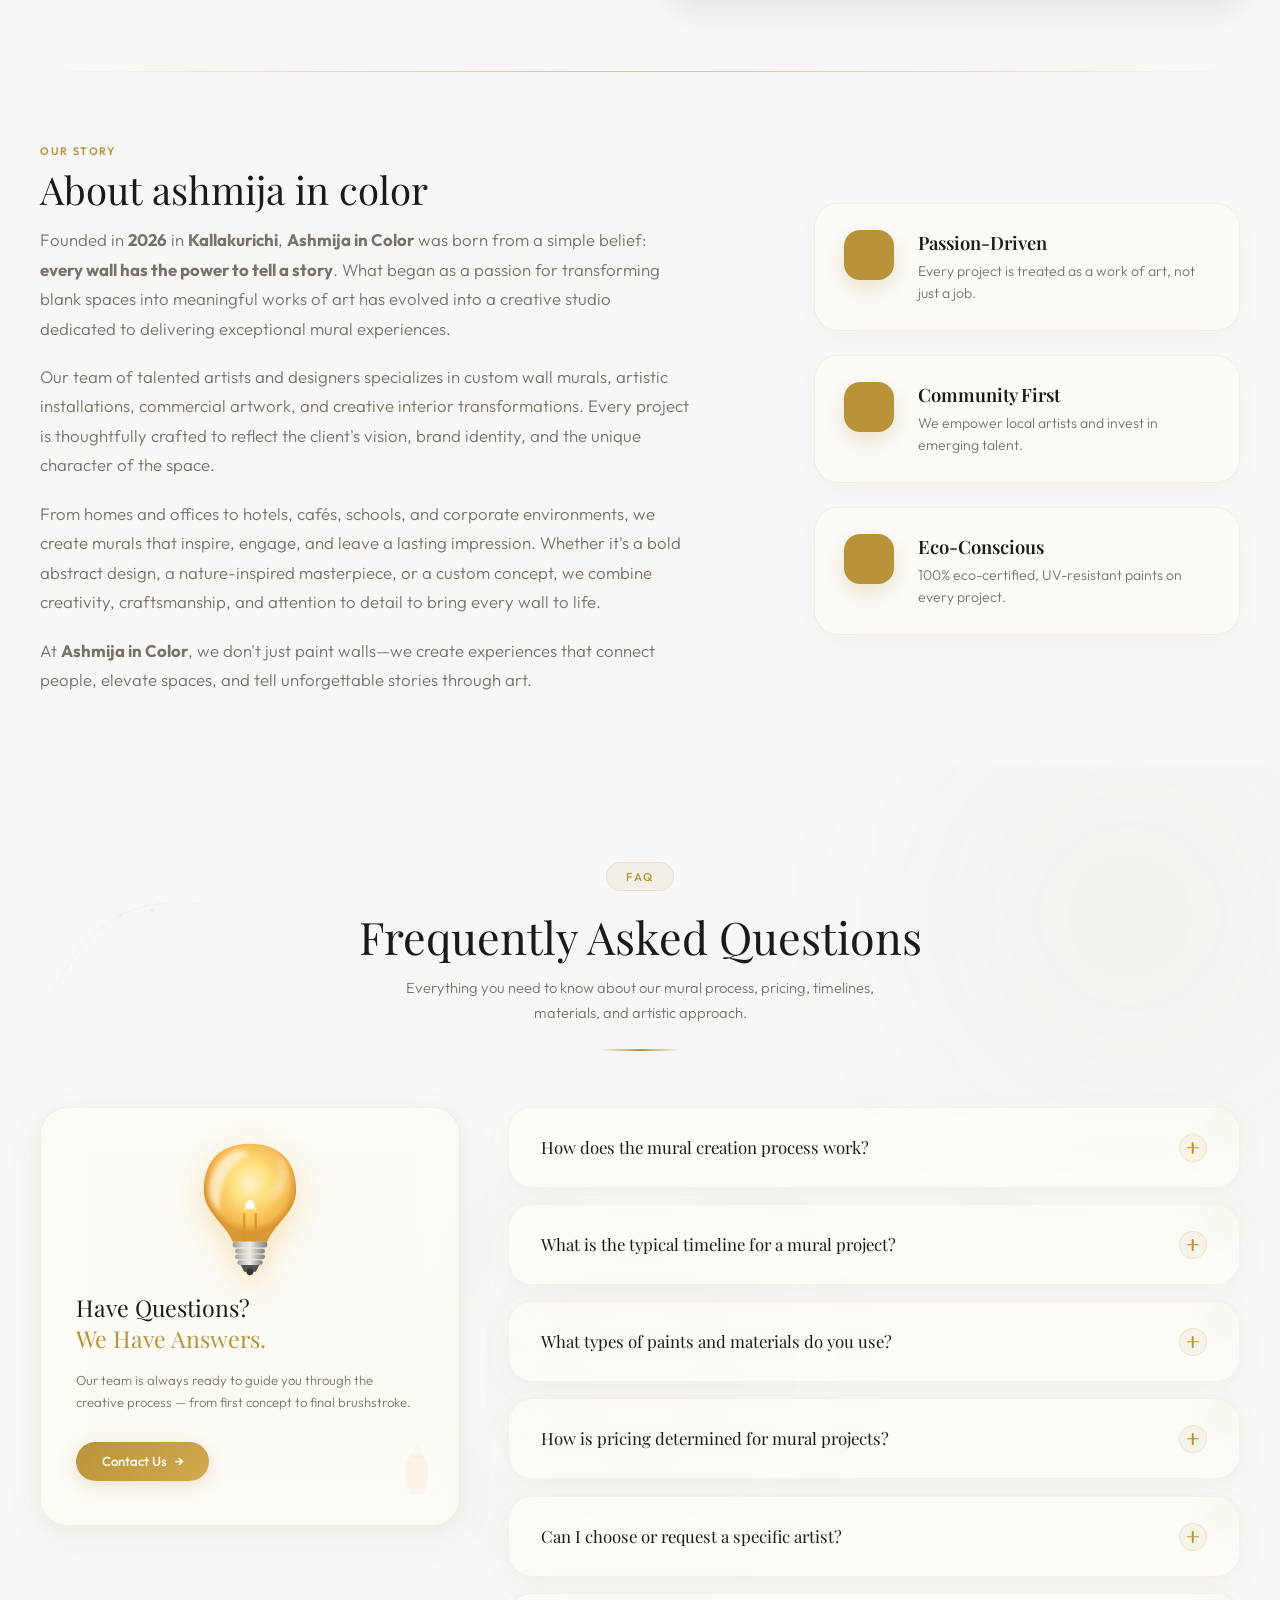
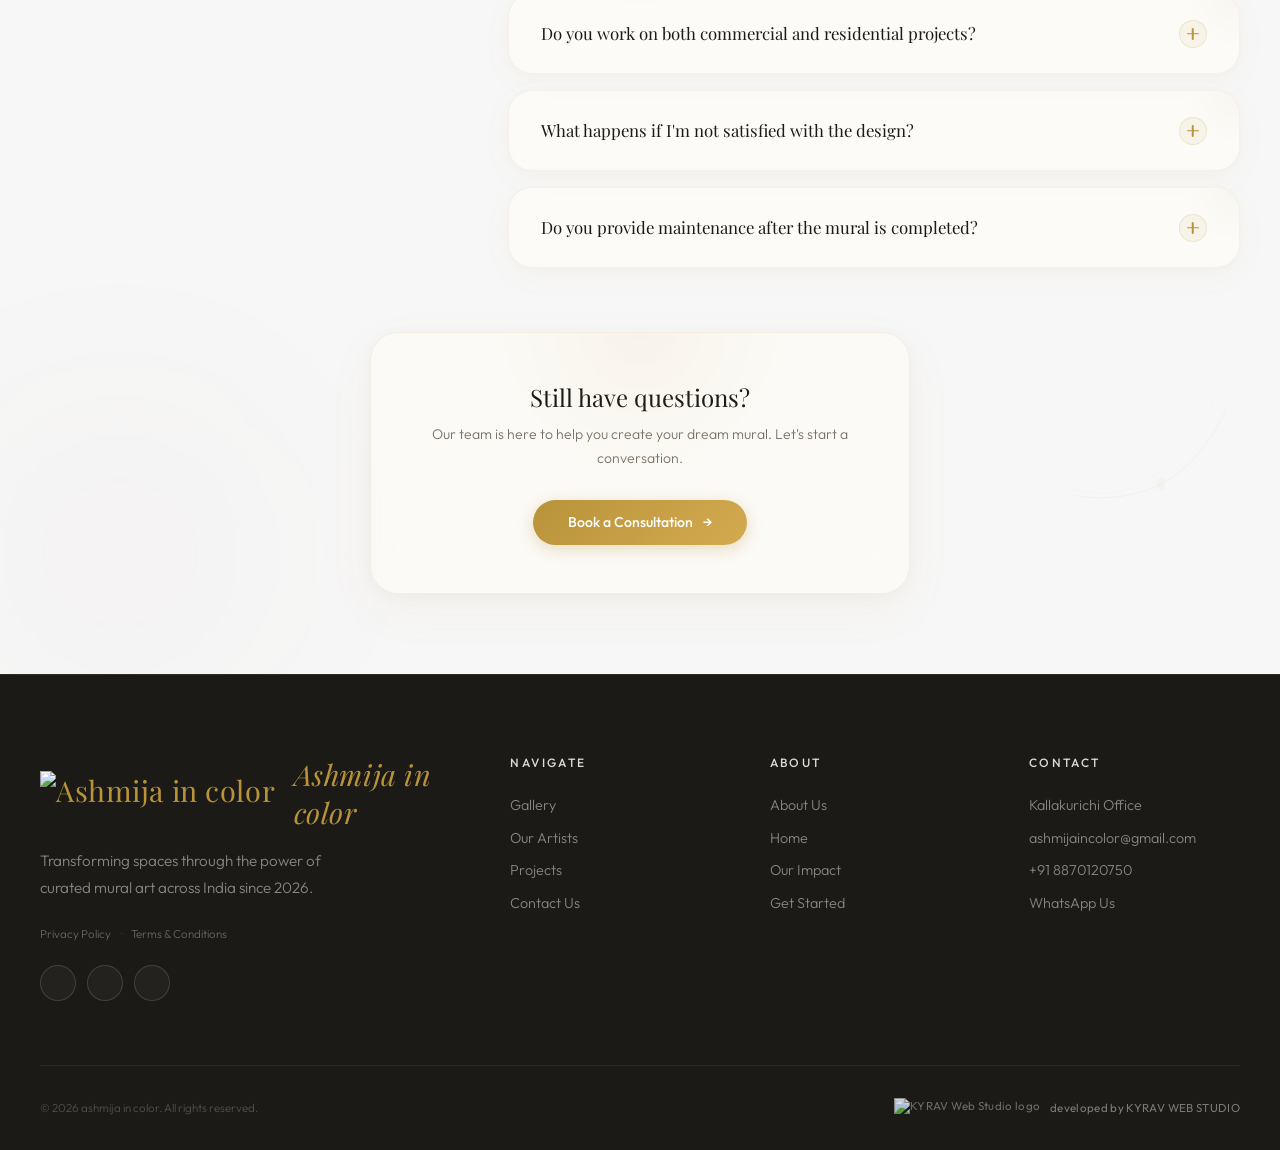
==== commit 06d200e5: "Fix: Update favicon link to use logo.png instead of missing favicon.ico" ====
--- a/frontend/index.html
+++ b/frontend/index.html
@@ -34,8 +34,8 @@
   <meta name="twitter:image" content="https://www.ashmijaincolor.in/og-image.jpg">
 
   <!-- Favicon -->
-  <link rel="icon" href="/favicon.ico" type="image/x-icon">
-  <link rel="apple-touch-icon" href="/apple-touch-icon.png">
+  <link rel="icon" href="./assets/images/logo.png" type="image/png">
+  <link rel="apple-touch-icon" href="./assets/images/logo.png">
 
   <!-- Preconnect -->
   <link rel="preconnect" href="https://fonts.googleapis.com">
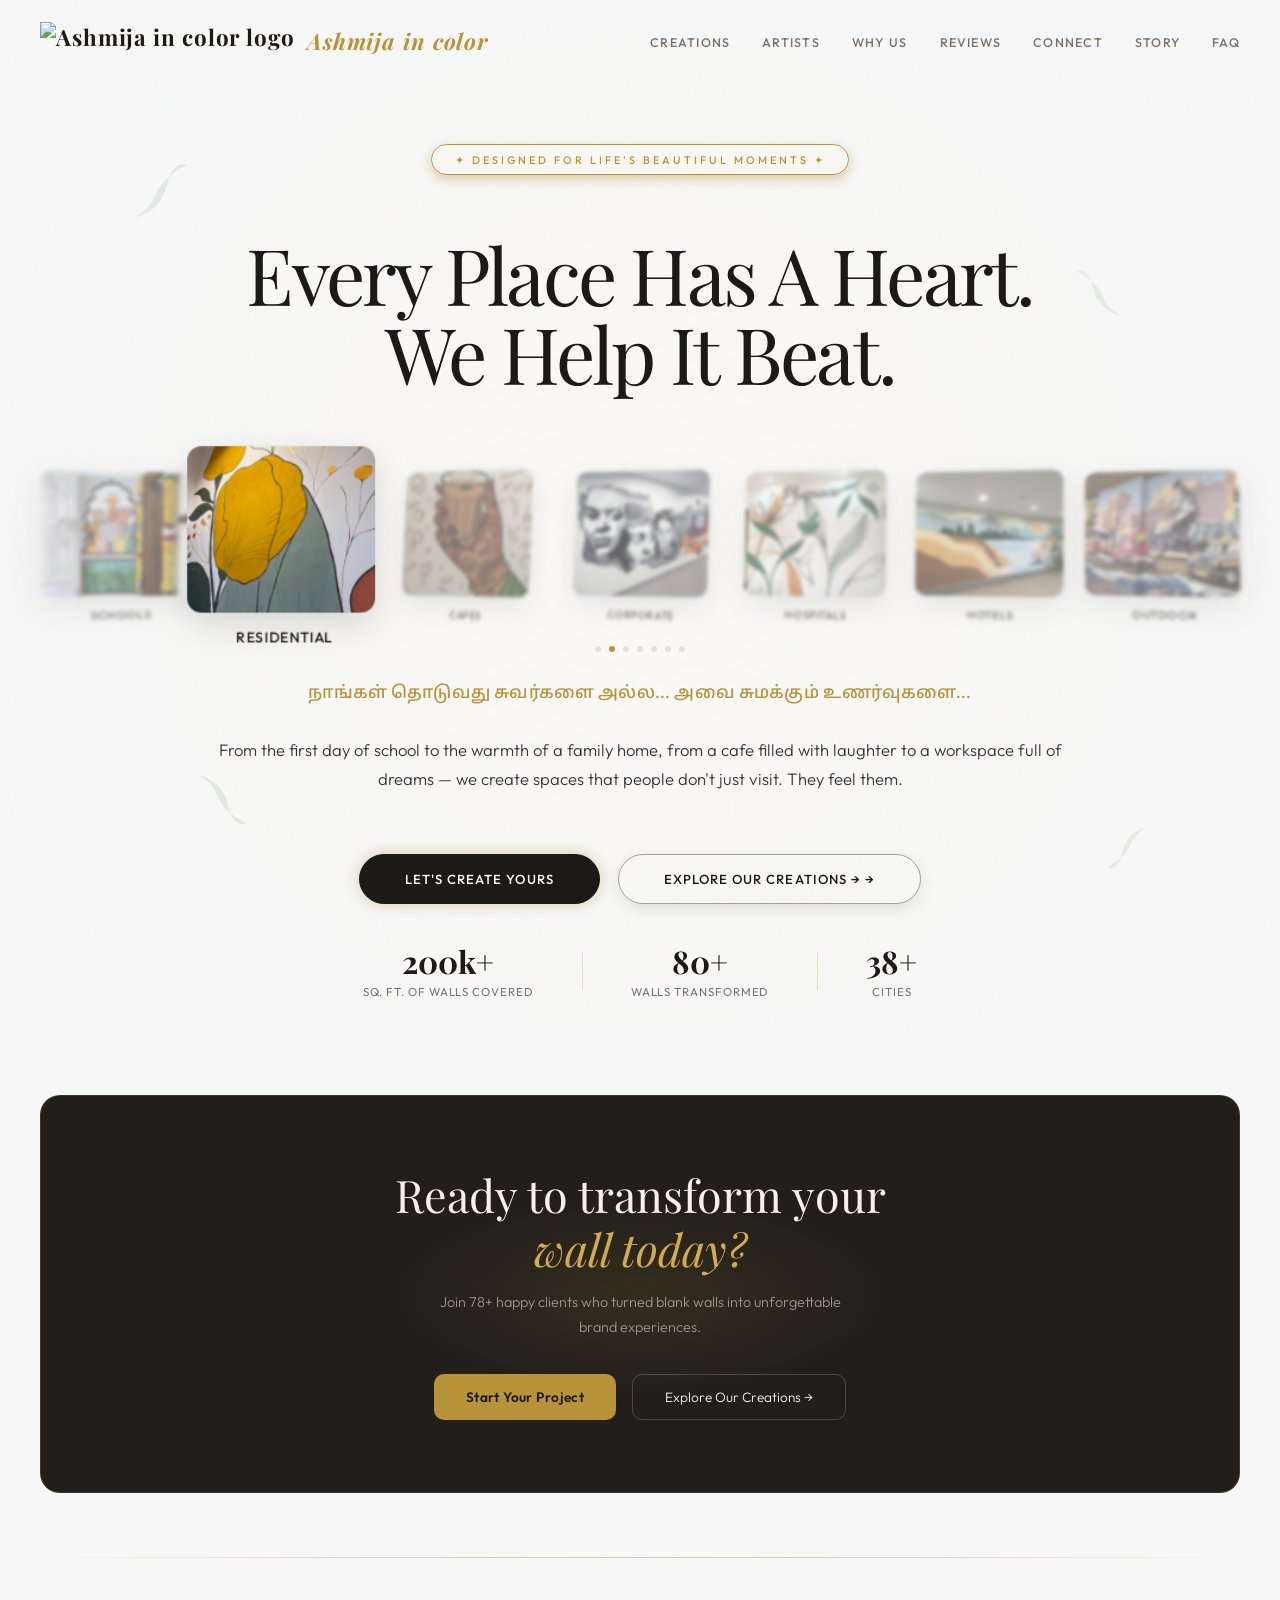
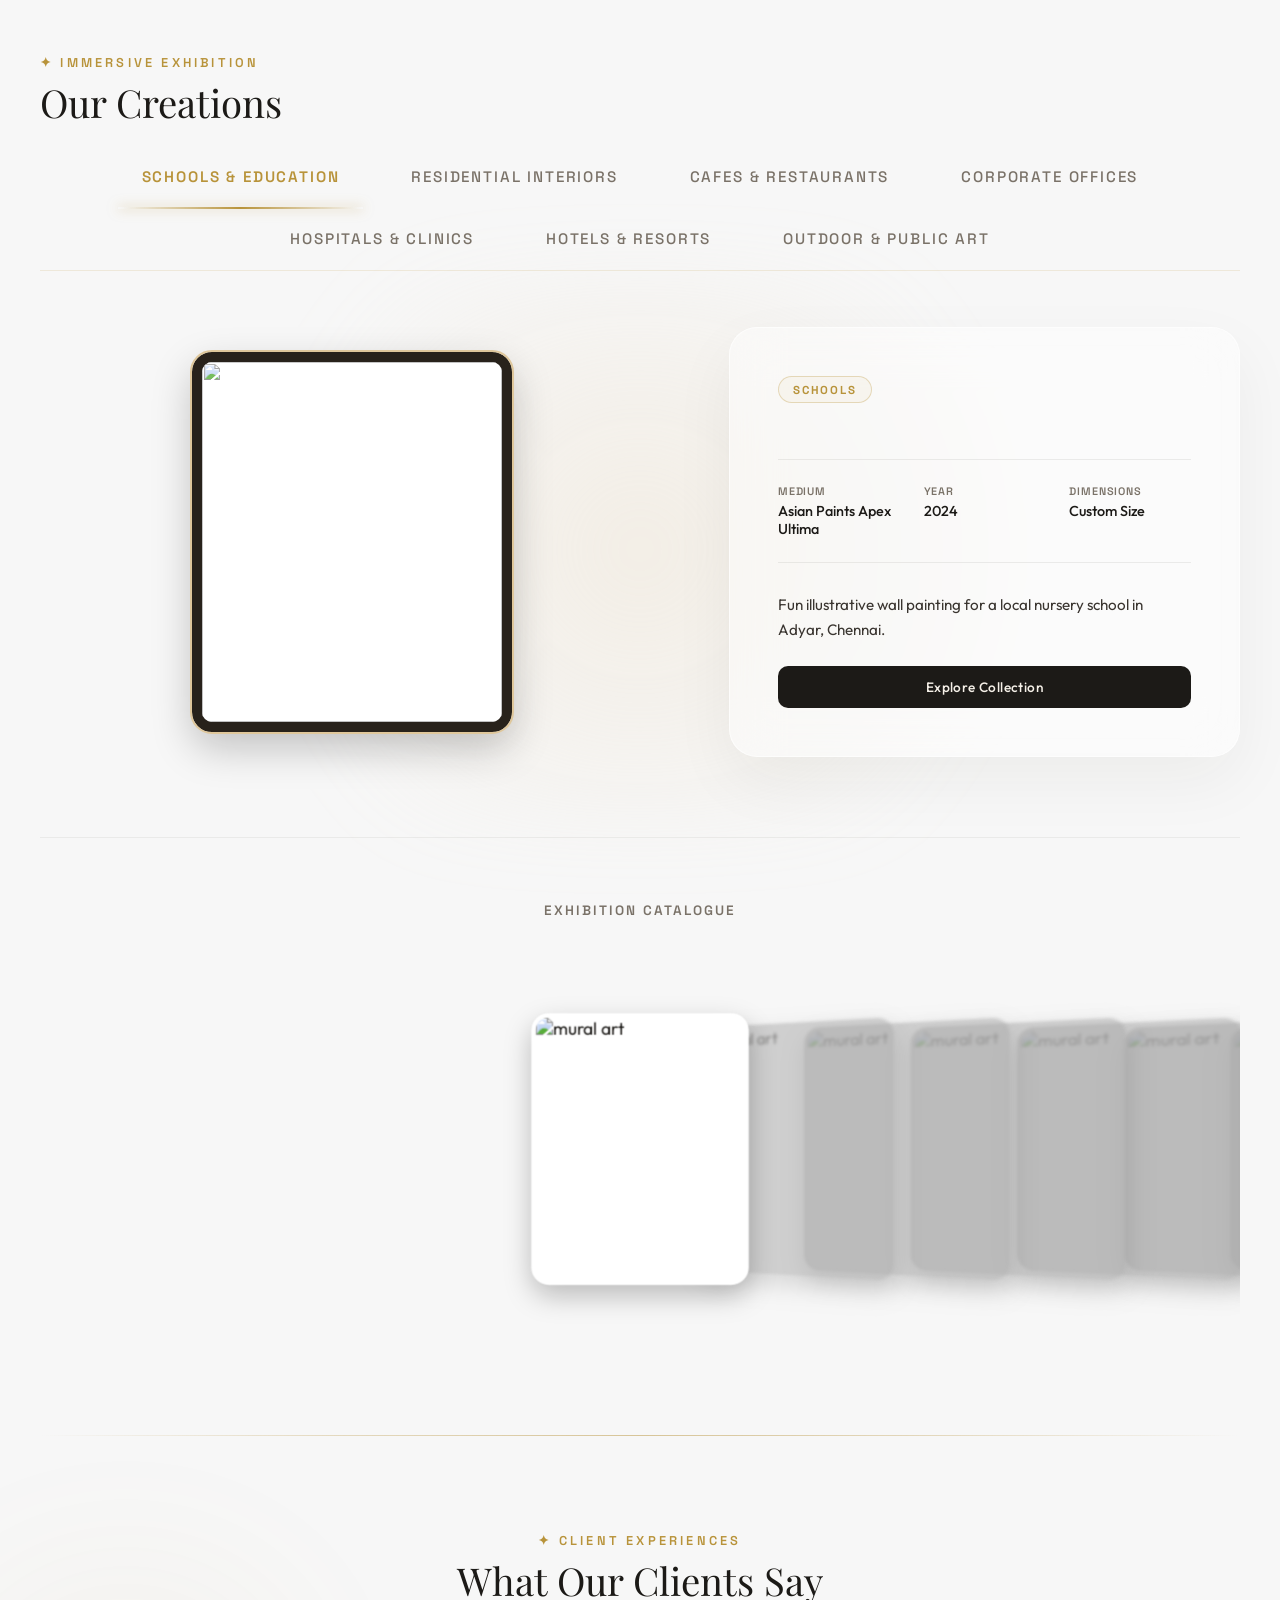
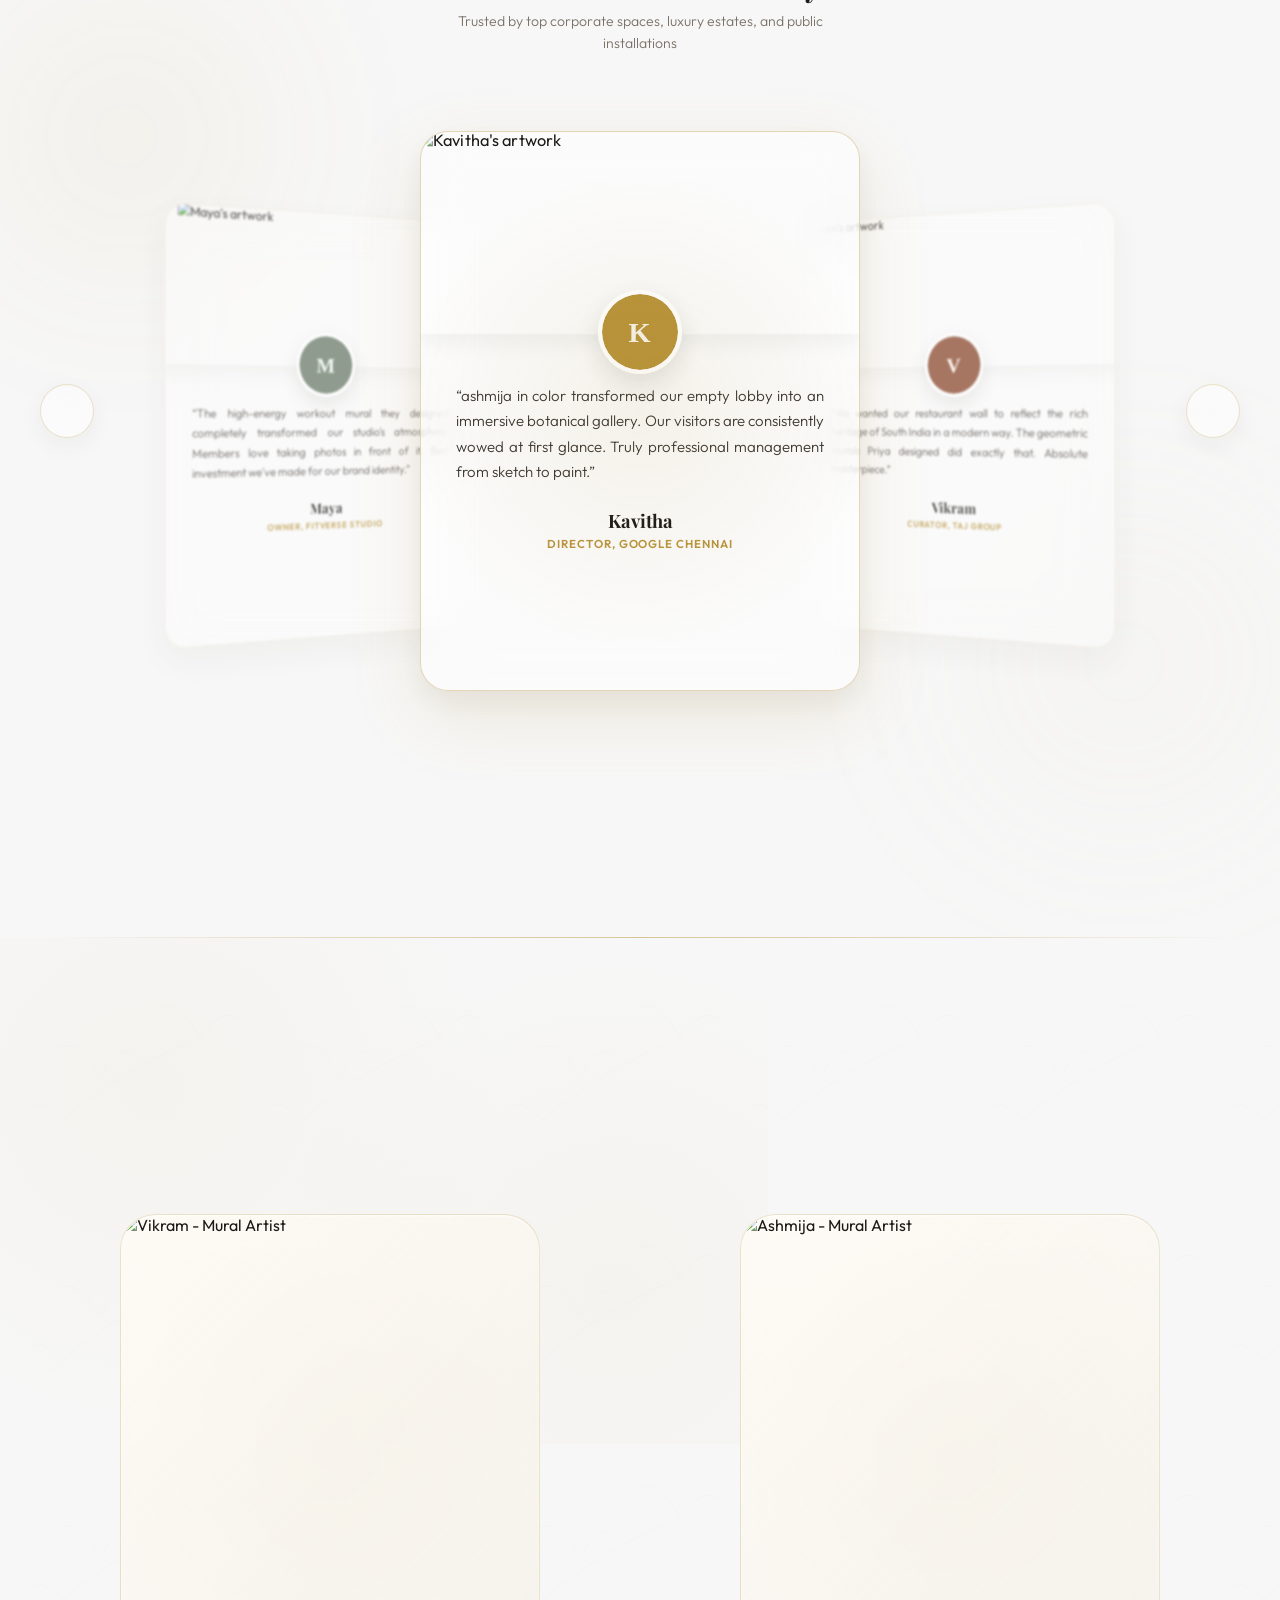
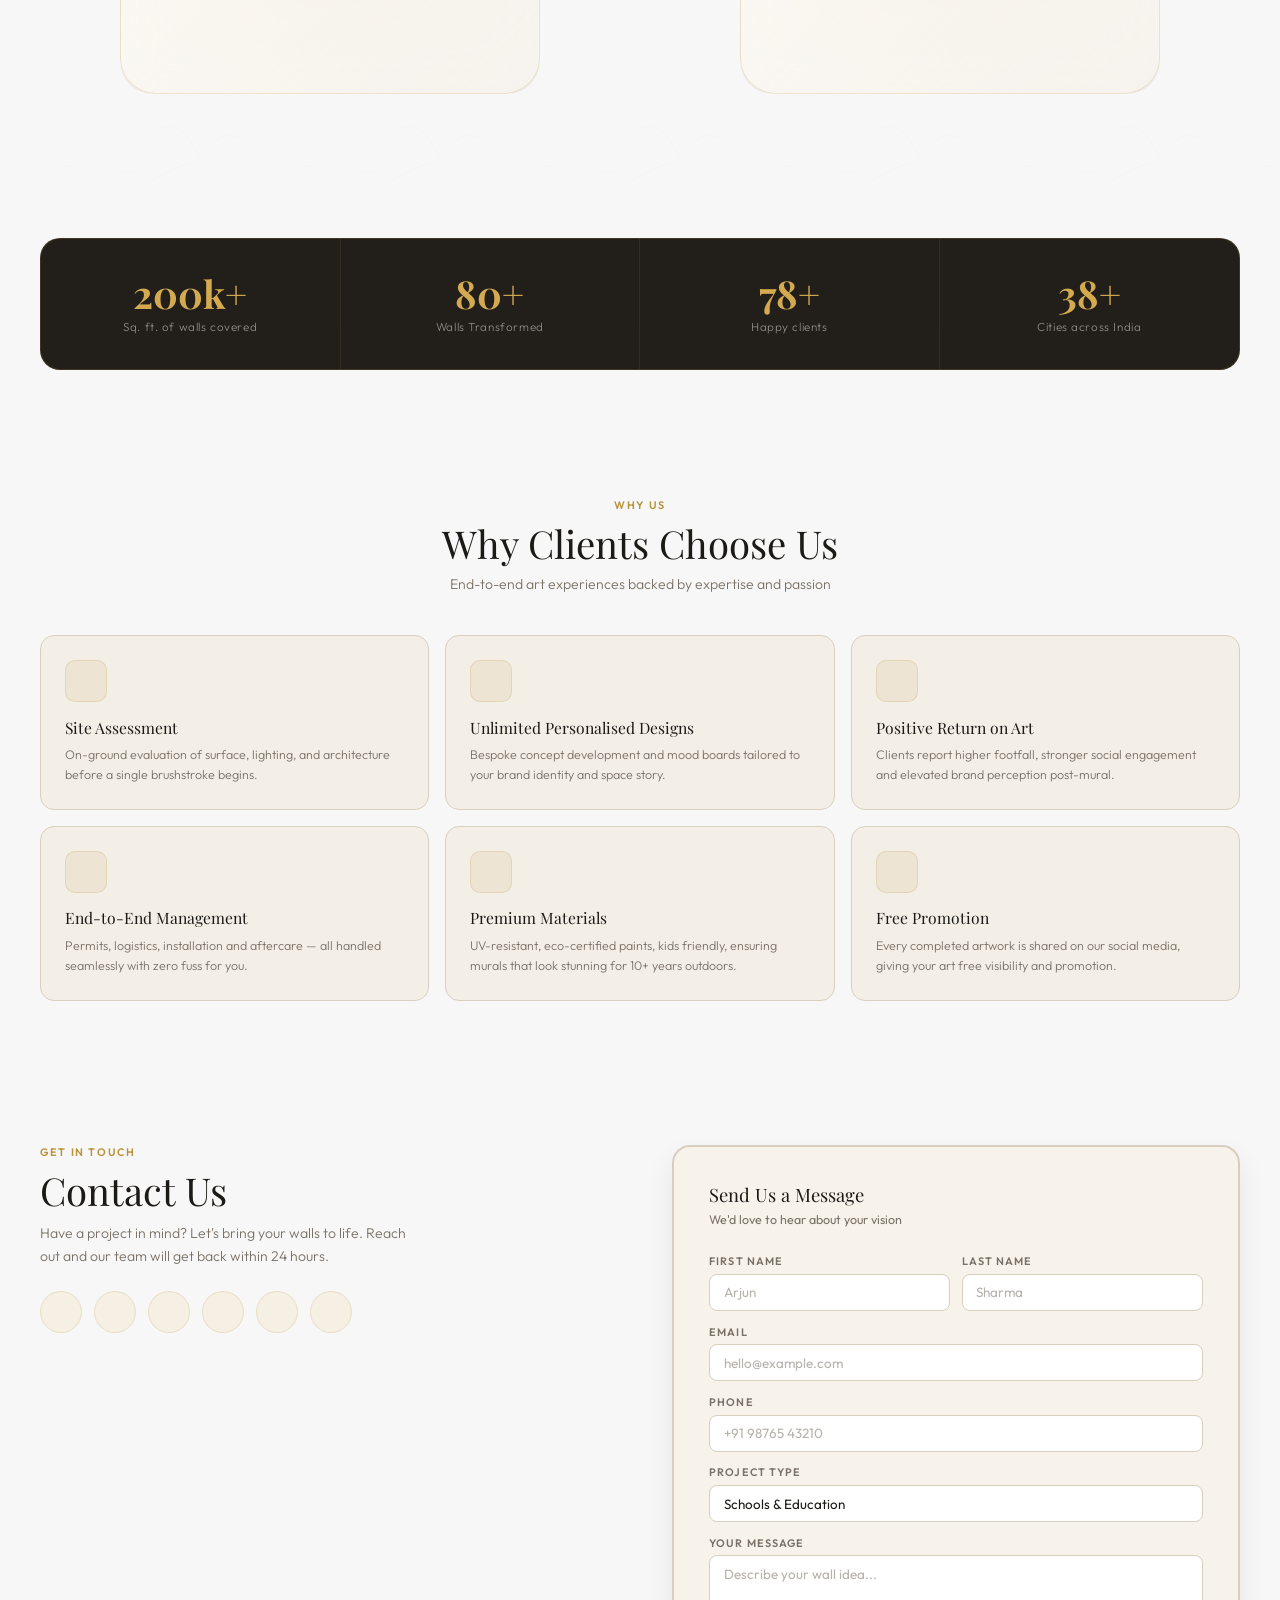
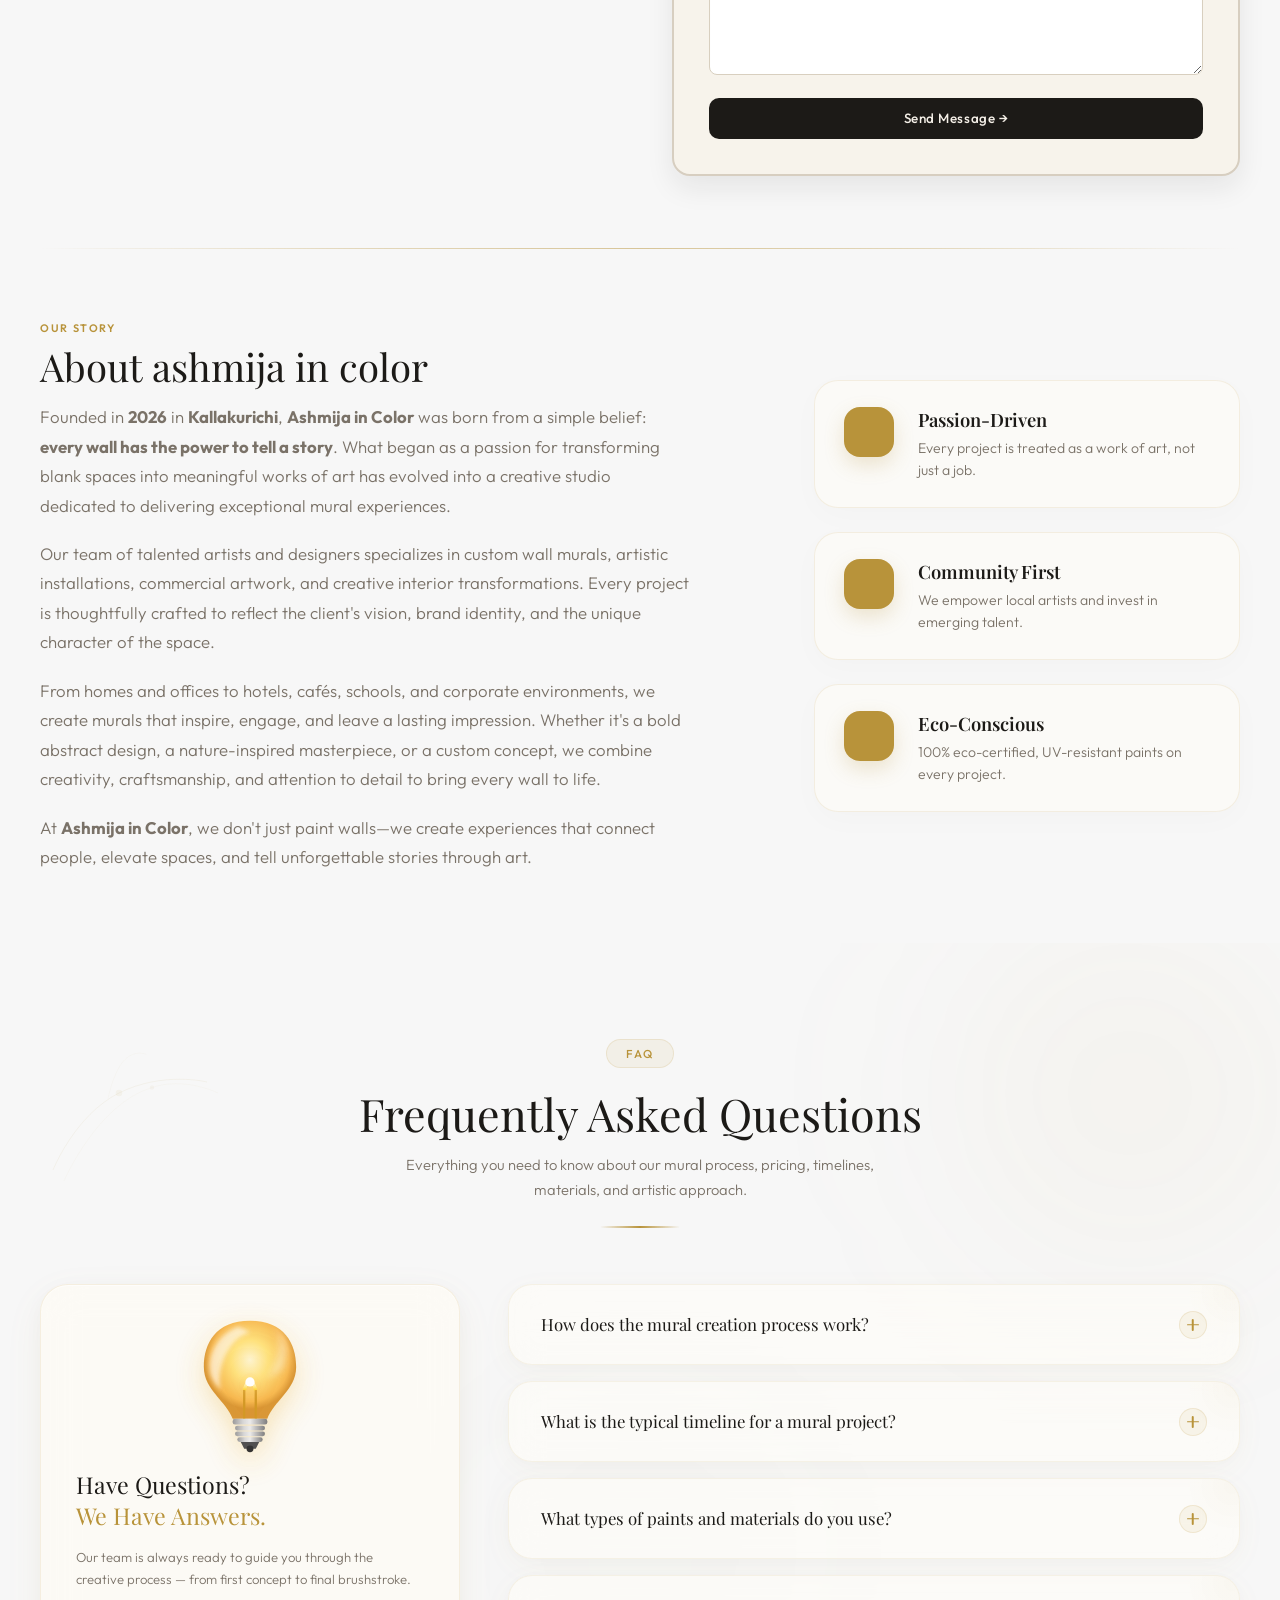
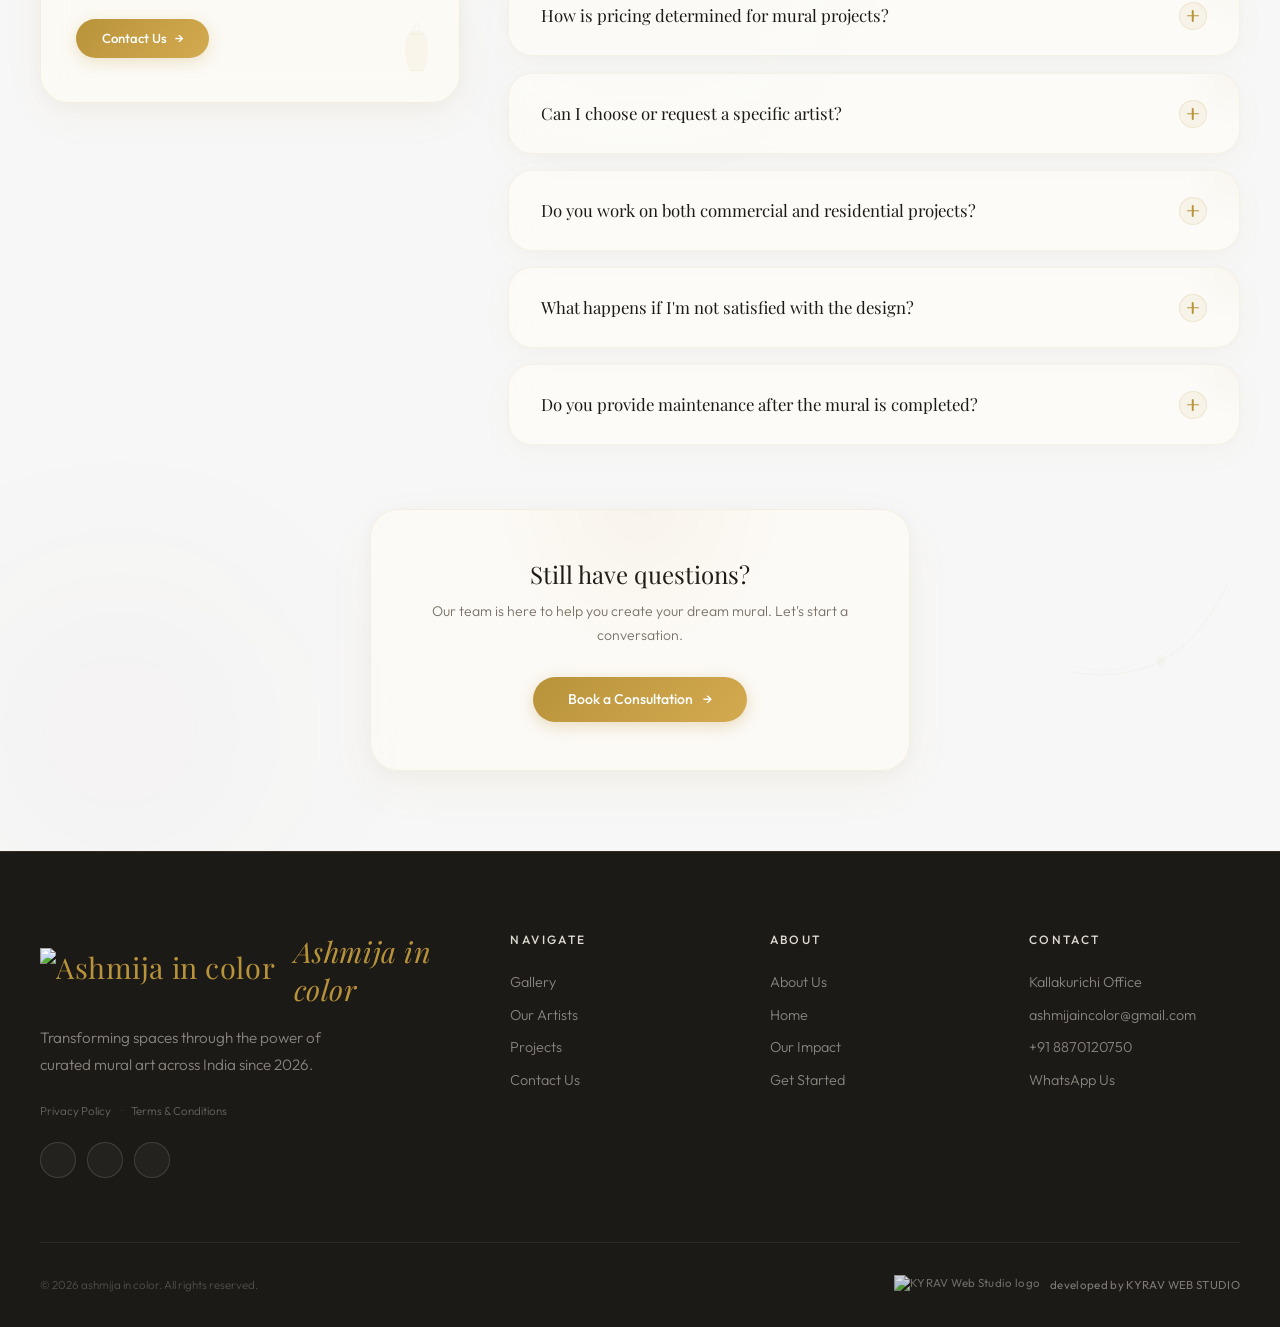
==== commit 0ca1c778: "Update hero section UI, responsive backgrounds, and autoplay logic" ====
--- a/frontend/index.html
+++ b/frontend/index.html
@@ -8,9 +8,11 @@
   <!-- Primary SEO -->
   <title>Ashmija in color | Premium Wall Murals, Ceiling Art & Hand Painted Wall Art</title>
 
-  <meta name="description" content="Ashmija in color creates Premium Wall Murals, Ceiling Art, Artistic Interiors, and Custom Hand Painted Wall Art across Tamil Nadu and India.">
-
-  <meta name="keywords" content="Ashmija in color, Wall Murals, Ceiling Art, Ceiling Murals, Wall Painting, Hand Painted Wall Art, Artistic Interiors, Luxury Interiors, Custom Wall Art, Interior Wall Art, Decorative Painting, Wall Decor, Feature Wall, Residential Murals, Commercial Murals, Office Murals, Hotel Murals, Restaurant Murals, Cafe Murals, Villa Murals, Home Wall Art, Kids Room Murals, Bedroom Wall Art, Living Room Wall Art, Botanical Murals, Abstract Murals, Minimal Murals, Traditional Murals, Contemporary Murals, Luxury Wall Murals, Creative Wall Design, Wall Painting Tamil Nadu, Wall Painting India, Mural Artist Tamil Nadu, Mural Artist Chennai, Mural Artist Coimbatore, Mural Artist Madurai, Mural Artist Trichy, Mural Artist Salem, Mural Artist Erode, Mural Artist Tiruppur, Mural Artist Vellore, Mural Artist Pondicherry, Custom Wall Painting, Luxury Wall Art, Art Installation, Interior Decoration, Luxury Home Interiors, Wall Murals Tamil Nadu, Hand Painted Murals India, Custom Wall Designs, Best Mural Artist, Premium Wall Artists, Ceiling Decoration, Bespoke Art, Artistic Spaces, Wall Artwork">
+  <meta name="description"
+    content="Ashmija in color creates Premium Wall Murals, Ceiling Art, Artistic Interiors, and Custom Hand Painted Wall Art across Tamil Nadu and India.">
+
+  <meta name="keywords"
+    content="Ashmija in color, Wall Murals, Ceiling Art, Ceiling Murals, Wall Painting, Hand Painted Wall Art, Artistic Interiors, Luxury Interiors, Custom Wall Art, Interior Wall Art, Decorative Painting, Wall Decor, Feature Wall, Residential Murals, Commercial Murals, Office Murals, Hotel Murals, Restaurant Murals, Cafe Murals, Villa Murals, Home Wall Art, Kids Room Murals, Bedroom Wall Art, Living Room Wall Art, Botanical Murals, Abstract Murals, Minimal Murals, Traditional Murals, Contemporary Murals, Luxury Wall Murals, Creative Wall Design, Wall Painting Tamil Nadu, Wall Painting India, Mural Artist Tamil Nadu, Mural Artist Chennai, Mural Artist Coimbatore, Mural Artist Madurai, Mural Artist Trichy, Mural Artist Salem, Mural Artist Erode, Mural Artist Tiruppur, Mural Artist Vellore, Mural Artist Pondicherry, Custom Wall Painting, Luxury Wall Art, Art Installation, Interior Decoration, Luxury Home Interiors, Wall Murals Tamil Nadu, Hand Painted Murals India, Custom Wall Designs, Best Mural Artist, Premium Wall Artists, Ceiling Decoration, Bespoke Art, Artistic Spaces, Wall Artwork">
 
   <meta name="author" content="Ashmija in color">
   <meta name="robots" content="index, follow, max-image-preview:large">
@@ -23,14 +25,16 @@
   <meta property="og:type" content="website">
   <meta property="og:site_name" content="Ashmija in color">
   <meta property="og:title" content="Ashmija in color | Premium Wall Murals & Artistic Interiors">
-  <meta property="og:description" content="Premium Wall Murals, Ceiling Art, Custom Hand Painted Wall Art and Artistic Interiors across Tamil Nadu and India.">
+  <meta property="og:description"
+    content="Premium Wall Murals, Ceiling Art, Custom Hand Painted Wall Art and Artistic Interiors across Tamil Nadu and India.">
   <meta property="og:url" content="https://www.ashmijaincolor.in/">
   <meta property="og:image" content="https://www.ashmijaincolor.in/og-image.jpg">
 
   <!-- Twitter -->
   <meta name="twitter:card" content="summary_large_image">
   <meta name="twitter:title" content="Ashmija in color | Premium Wall Murals & Artistic Interiors">
-  <meta name="twitter:description" content="Premium Wall Murals, Ceiling Art, Custom Hand Painted Wall Art and Artistic Interiors across Tamil Nadu and India.">
+  <meta name="twitter:description"
+    content="Premium Wall Murals, Ceiling Art, Custom Hand Painted Wall Art and Artistic Interiors across Tamil Nadu and India.">
   <meta name="twitter:image" content="https://www.ashmijaincolor.in/og-image.jpg">
 
   <!-- Favicon -->
@@ -158,37 +162,78 @@
 
       <!-- Center content card -->
       <div class="hero-content-card reveal">
-        <div class="hero-eyebrow">✦ DESIGNED FOR LIFE'S BEAUTIFUL MOMENTS</div>
+        <div class="hero-eyebrow">✦ DESIGNED FOR LIFE'S BEAUTIFUL MOMENTS ✦</div>
         <h1 class="hero-title">
-          <span class="hero-line hero-line-1">Every Place Has A Heart</span><br>
-          <span class="hero-line hero-line-2">We Help It Beat</span>
+          <span class="hero-line hero-line-1">Every Place Has A Heart.</span><br>
+          <span class="hero-line hero-line-2">We Help It Beat.</span>
         </h1>
+
+        <div class="hero-cards-row">
+          <div class="hero-card">
+            <img src="./assets/hero/school.jpg" alt="Schools & Education">
+            <div class="hero-card-label"><i class="ti ti-school"></i> SCHOOLS</div>
+          </div>
+          <div class="hero-card">
+            <img src="./assets/hero/residential.jpg"
+              alt="Residential Interiors">
+            <div class="hero-card-label"><i class="ti ti-home"></i> RESIDENTIAL</div>
+          </div>
+          <div class="hero-card">
+            <img src="./assets/hero/cafe.jpg" alt="Cafes & Restaurants">
+            <div class="hero-card-label"><i class="ti ti-cup"></i> CAFES</div>
+          </div>
+          <div class="hero-card">
+            <img src="./assets/hero/corporate.jpg" alt="Corporate Offices">
+            <div class="hero-card-label"><i class="ti ti-briefcase"></i> CORPORATE</div>
+          </div>
+          <div class="hero-card">
+            <img src="./assets/hero/hospital.jpg" alt="Hospitals & Clinics">
+            <div class="hero-card-label"><i class="ti ti-heart"></i> HOSPITALS</div>
+          </div>
+          <div class="hero-card">
+            <img src="./assets/hero/hotel.jpg" alt="Hotels & Resorts">
+            <div class="hero-card-label"><i class="ti ti-building-arch"></i> HOTELS</div>
+          </div>
+          <div class="hero-card">
+            <img src="./assets/hero/public.jpg" alt="Outdoor & Public Art">
+            <div class="hero-card-label"><i class="ti ti-tree"></i> OUTDOOR</div>
+          </div>
+        </div>
+        <div class="hero-carousel-dots">
+          <span class="dot active"></span>
+          <span class="dot"></span>
+          <span class="dot"></span>
+          <span class="dot"></span>
+          <span class="dot"></span>
+          <span class="dot"></span>
+          <span class="dot"></span>
+        </div>
+
         <p class="hero-tamil-quote">நாங்கள் தொடுவது சுவர்களை அல்ல... அவை சுமக்கும் உணர்வுகளை...</p>
-        <p class="hero-sub">From classrooms filled with curiosity to cafes filled with conversations, we transform
-          ordinary walls into meaningful spaces that people don't just see—they remember.</p>
+        <p class="hero-sub">From the first day of school to the warmth of a family home, from a cafe filled with
+          laughter to a workspace full of dreams — we create spaces that people don't just visit. They feel them.</p>
 
         <div class="hero-actions">
           <button class="btn-primary hero-cta-glow" id="btn-hero-talk"
-            onclick="document.getElementById('contact-section').scrollIntoView()">Let's Create
-            Yours</button>
+            onclick="document.getElementById('contact-section').scrollIntoView()">LET'S CREATE YOURS</button>
           <button class="btn-outline" id="btn-hero-explore"
-            onclick="document.getElementById('portfolio-section').scrollIntoView()">Explore Our
-            Creations </button>
-        </div>
+            onclick="document.getElementById('portfolio-section').scrollIntoView()">EXPLORE OUR CREATIONS →</button>
+        </div>
+
         <div class="hero-stats">
           <div class="hero-stat-item">
             <div class="hero-stat-num" data-target="200" data-suffix="k+">200k</div>
-            <div class="hero-stat-label">Sq. ft. of walls covered</div>
+            <div class="hero-stat-label">SQ. FT. OF WALLS COVERED</div>
           </div>
           <div class="hero-stat-divider" aria-hidden="true"></div>
           <div class="hero-stat-item">
             <div class="hero-stat-num" data-target="80" data-suffix="+">80</div>
-            <div class="hero-stat-label">Walls Transformed</div>
+            <div class="hero-stat-label">WALLS TRANSFORMED</div>
           </div>
           <div class="hero-stat-divider" aria-hidden="true"></div>
           <div class="hero-stat-item">
             <div class="hero-stat-num" data-target="38" data-suffix="+">38</div>
-            <div class="hero-stat-label">Cities</div>
+            <div class="hero-stat-label">CITIES</div>
           </div>
         </div>
       </div>
@@ -268,7 +313,8 @@
                 <div class="glass-reflection"></div>
                 <img id="featured-artwork-img"
                   src="https://images.unsplash.com/photo-1549887552-cb1071d3e5ca?auto=format&fit=crop&w=800&q=80"
-                  alt="Featured Wall Mural Artwork" class="gallery-featured-img" width="800" height="600" loading="lazy">
+                  alt="Featured Wall Mural Artwork" class="gallery-featured-img" width="800" height="600"
+                  loading="lazy">
                 <div class="artwork-glow-accent"></div>
               </div>
             </div>
@@ -1189,7 +1235,8 @@
         style="width: 100%; border-radius: 16px; overflow: hidden; box-shadow: 0 8px 32px rgba(0,0,0,0.15); max-height: 70vh;">
         <img id="testimonial-modal-img"
           src="[data-uri]" alt="Mural Project Image"
-          style="width: 100%; height: 100%; object-fit: contain; display: block;" width="800" height="600" loading="lazy">
+          style="width: 100%; height: 100%; object-fit: contain; display: block;" width="800" height="600"
+          loading="lazy">
       </div>
       <div class="testimonial-modal-info" style="text-align: center; width: 100%;">
         <span class="creator-role-badge" id="testimonial-modal-place"
@@ -1205,4 +1252,4 @@
 
 </body>
 
-</html>
+</html>
--- a/frontend/css/style.css
+++ b/frontend/css/style.css
@@ -1,7464 +1,7838 @@
-@import url('https://fonts.googleapis.com/css2?family=Outfit:wght@300;400;500;600&family=Playfair+Display:ital,wght@0,400;0,700;1,400;1,700&family=Space+Grotesk:wght@400;500;600;700&family=Noto+Sans+Tamil:wght@400;500;600&display=swap');
-
-* {
-  margin: 0;
-  padding: 0;
-  box-sizing: border-box;
-}
-
-:root {
-  --beige: #f7f7f7;
-  --beige2: #f0f0f0;
-  --beige3: #e0e0e0;
-  --ink: #1c1a17;
-  --ink2: #3a3530;
-  --gold: #b8933a;
-  --gold2: #d4aa50;
-  --gold-glow: rgba(184, 147, 58, 0.45);
-  --rust: #8b4a2f;
-  --sage: #6b7c6b;
-  --muted: #7a7268;
-  --glass: rgba(255, 252, 245, 0.55);
-  --glass-border: rgba(180, 160, 120, 0.25);
-  --glass-dark: rgba(28, 26, 23, 0.06);
-}
-
-body {
-  background-image: url('../assets/images/white-texture.png');
-  background-repeat: repeat;
-  background-size: auto;
-  background-color: var(--beige);
-  color: var(--ink);
-  font-family: 'Outfit', sans-serif;
-}
-
-
-
-/* Ensure sections are transparent so their dynamic backgrounds show through */
-#cta-section,
-#portfolio-section,
-#testimonials-section,
-#stats-band,
-#why-us-section,
-#contact-section,
-#about-section,
-#faq-section {
-  background: transparent !important;
-}
-
-#hero-section {
-  background-image: url('../assets/images/hero-bg.jpg') !important;
-  background-size: cover !important;
-  background-position: center center !important;
-  background-repeat: no-repeat !important;
-}
-
-/* Foliage decorations disabled per user request */
-.foliage-decor {
-  display: none !important;
-}
-
-.foliage-decor:hover {
-  opacity: 0.24;
-}
-
-/* Decor 1: Sage green circle and abstract arches crop (left side of Portfolio) */
-.decor-left-arches {
-  width: 250px;
-  height: 380px;
-  background-size: 700px 700px;
-  background-position: -120px -80px;
-  left: 0;
-  top: 10%;
-  border-radius: 0 100px 100px 0;
-  opacity: 0.09;
-}
-
-/* Decor 2: Top-right tropical green leaves crop (right side of Artists) */
-.decor-right-leaves {
-  width: 320px;
-  height: 480px;
-  background-size: 800px 800px;
-  background-position: -460px 0px;
-  right: 0;
-  top: 15%;
-  border-radius: 120px 0 0 120px;
-  opacity: 0.16;
-}
-
-/* Decor 3: Bottom monstera leaves crop (left side of Why Us) */
-.decor-left-monstera {
-  width: 260px;
-  height: 280px;
-  background-size: 600px 600px;
-  background-position: -240px -320px;
-  left: 0;
-  bottom: 5%;
-  opacity: 0.13;
-}
-
-/* Decor 4: Elegant banana leaves crop (right side of About Us) */
-.decor-right-banana {
-  width: 280px;
-  height: 400px;
-  background-size: 750px 750px;
-  background-position: -240px -40px;
-  right: 0;
-  top: 20%;
-  opacity: 0.13;
-}
-
-
-
-
-.glass-card,
-.glass-dark-card,
-.glass-subtle,
-nav,
-.hero-left,
-.hero-image-wrapper,
-.form-input,
-.gal-details,
-.stats-band-inner,
-.cta-inner,
-footer,
-.modal-backdrop.active,
-.creator-modal-container,
-.contact-form-side.glass-card,
-.testimonials-grid .glass-card,
-.why-card.glass-subtle,
-.about-value-item.glass-subtle,
-.creator-card.glass-card,
-.hero-left,
-.hero-left *,
-.hero-right *,
-.hero-visual,
-.hero-image-wrapper *,
-.form-input,
-.modal-body-content,
-.modal-right-info {
-  /* Removed vestigial backdrop-filter overrides per audit */
-}
-
-.glass-card {
-  background: var(--beige);
-  border: 1px solid var(--beige3);
-  border-radius: 18px;
-  box-shadow: 0 12px 28px rgba(28, 26, 23, 0.08);
-}
-
-.glass-dark-card {
-  background: var(--ink2);
-  border: 1px solid var(--gold-glow);
-  border-radius: 18px;
-  color: var(--beige);
-}
-
-.glass-subtle {
-  background: var(--beige2);
-  border: 1px solid var(--beige3);
-  border-radius: 14px;
-}
-
-nav {
-  position: relative;
-  z-index: 10;
-  display: flex;
-  align-items: center;
-  justify-content: space-between;
-  padding: 1.2rem 2.5rem;
-  background: #f4efe6;
-  border-bottom: 1px solid #d9cfbf;
-}
-
-.hero-left {
-  display: flex;
-  flex-direction: column;
-  justify-content: center;
-  padding: 2rem 3rem 3rem 2.5rem;
-}
-
-.hero-image-wrapper {
-  position: relative;
-  width: 100%;
-  border-radius: 24px;
-  overflow: hidden;
-  padding: 8px;
-  background: #f6f1e7;
-  border: 1px solid #d9cfbf;
-  box-shadow: 0 16px 48px rgba(0, 0, 0, 0.08);
-  transition: transform 0.5s cubic-bezier(0.23, 1, 0.32, 1);
-}
-
-.form-input {
-  width: 100%;
-  background: #ffffff;
-  border: 1px solid #d8cfbf;
-  border-radius: 8px;
-  padding: .6rem .85rem;
-  font-family: 'Outfit', sans-serif;
-  font-size: .84rem;
-  color: var(--ink);
-  outline: none;
-  transition: border-color .3s, background-color .3s, box-shadow .3s;
-  margin-bottom: .85rem;
-  box-shadow: inset 0 1px 3px rgba(0, 0, 0, 0.01);
-}
-
-.gal-details {
-  position: absolute;
-  bottom: 0;
-  left: 0;
-  right: 0;
-  z-index: 5;
-  padding: 1.2rem 1.4rem;
-  background: linear-gradient(to top,
-      rgba(28, 26, 23, 0.98) 0%,
-      rgba(28, 26, 23, 0.92) 60%,
-      rgba(28, 26, 23, 0.72) 100%);
-  border-top: 1px solid rgba(184, 147, 58, 0.15);
-  transform: translateY(100%);
-  opacity: 0;
-  transition: transform 0.5s cubic-bezier(0.23, 1, 0.32, 1),
-    opacity 0.4s cubic-bezier(0.23, 1, 0.32, 1);
-  pointer-events: none;
-}
-
-.stats-band-inner {
-  background: #221f1b;
-  border: 1px solid rgba(184, 147, 58, 0.2);
-  border-radius: 20px;
-  display: grid;
-  grid-template-columns: repeat(4, 1fr);
-  gap: 0;
-  overflow: hidden;
-}
-
-.cta-inner {
-  background: #221f1b;
-  border: 1px solid rgba(184, 147, 58, 0.2);
-  border-radius: 20px;
-  padding: 4.5rem 3rem;
-  text-align: center;
-  position: relative;
-  overflow: hidden;
-}
-
-footer {
-  position: relative;
-  z-index: 1;
-  background: #1c1a17;
-  padding: 3.5rem 2.5rem 2rem;
-  border-top: 1px solid rgba(184, 147, 58, 0.15);
-}
-
-.modal-backdrop.active {
-  opacity: 1;
-  pointer-events: all;
-  background: rgba(18, 16, 14, 0.82);
-}
-
-.creator-modal-container {
-  position: fixed;
-  top: 50%;
-  left: 50%;
-  transform: translate(-50%, -46%) scale(0.96);
-  width: 88%;
-  max-width: 680px;
-  background: #f7f3eb;
-  border: 1px solid #d7cec0;
-  box-shadow: 0 16px 48px rgba(0, 0, 0, 0.12);
-  border-radius: 24px;
-  z-index: 1000;
-  opacity: 0;
-  pointer-events: none;
-  overflow: hidden;
-  transition: transform 0.5s cubic-bezier(0.165, 0.84, 0.44, 1), opacity 0.5s ease;
-}
-
-.contact-form-side.glass-card,
-.testimonials-grid .glass-card,
-.creator-card.glass-card {
-  background: #f7f3eb;
-  border: 2px solid #d7cec0;
-  box-shadow: 0 12px 28px rgba(28, 26, 23, 0.08);
-}
-
-.why-card.glass-subtle,
-.about-value-item.glass-subtle {
-  background: #f3eee6;
-  border: 1px solid #d8cfbf;
-}
-
-.modal-body-content,
-.modal-right-info {
-  background: #f7f3eb;
-}
-
-.nav-logo {
-  font-family: 'Playfair Display', serif;
-  font-size: 1.4rem;
-  letter-spacing: .04em;
-  color: var(--ink);
-  font-weight: 700;
-}
-
-.nav-logo span {
-  color: var(--gold);
-  font-style: italic;
-}
-
-.nav-links {
-  display: flex;
-  gap: 2rem;
-  list-style: none;
-}
-
-.nav-links a {
-  font-size: .78rem;
-  font-weight: 500;
-  letter-spacing: .1em;
-  color: var(--muted);
-  text-decoration: none;
-  text-transform: uppercase;
-  transition: color .3s;
-}
-
-.nav-links a:hover {
-  color: var(--gold);
-}
-
-.nav-btn {
-  background: var(--ink);
-  color: #f5f0e8;
-  border: none;
-  padding: .5rem 1.4rem;
-  border-radius: 8px;
-  font-family: 'Outfit', sans-serif;
-  font-size: .78rem;
-  font-weight: 500;
-  letter-spacing: .04em;
-  cursor: pointer;
-  transition: all .3s;
-}
-
-.nav-btn:hover {
-  background: var(--gold);
-  transform: translateY(-1px);
-}
-
-.hero {
-  position: relative;
-  z-index: 1;
-  display: grid;
-  grid-template-columns: 1fr 1fr;
-  min-height: 100vh;
-  gap: 0;
-  padding: 0 2.5rem;
-  background-image: url('../assets/images/hero-bg.jpg');
-  background-size: cover;
-  background-position: center center;
-  background-repeat: no-repeat;
-}
-
-.hero>* {
-  position: relative;
-  z-index: 1;
-}
-
-.hero-left {
-  display: flex;
-  flex-direction: column;
-  justify-content: center;
-  padding: 3.5rem;
-  margin: 3.5rem 0;
-  background: rgba(255, 252, 245, 0.72);
-  backdrop-filter: blur(24px) saturate(120%);
-  -webkit-backdrop-filter: blur(24px) saturate(120%);
-  border-radius: 32px;
-  border: 1px solid rgba(184, 147, 58, 0.18);
-  box-shadow: 0 25px 65px rgba(28, 26, 23, 0.05);
-  max-width: 580px;
-  align-self: center;
-  z-index: 5;
-}
-
-.hero-eyebrow {
-  display: inline-flex;
-  align-items: center;
-  gap: .5rem;
-  padding: .3rem .9rem;
-  border-radius: 999px;
-  background: rgba(184, 147, 58, 0.12);
-  border: 1px solid rgba(184, 147, 58, 0.25);
-  font-size: .68rem;
-  font-weight: 600;
-  letter-spacing: .14em;
-  text-transform: uppercase;
-  color: var(--gold);
-  margin-bottom: 1.8rem;
-  width: fit-content;
-  animation: fadeUp .7s ease both;
-}
-
-.hero-title {
-  font-family: 'Playfair Display', serif;
-  font-size: clamp(2.8rem, 4.5vw, 4.2rem);
-  font-weight: 700;
-  line-height: 1.08;
-  margin-bottom: 1.3rem;
-  animation: fadeUp .7s .1s ease both;
-  color: var(--ink);
-}
-
-.hero-title em {
-  font-style: italic;
-  color: var(--gold);
-}
-
-.hero-sub {
-  font-size: .95rem;
-  color: var(--muted);
-  line-height: 1.75;
-  max-width: 380px;
-  margin-bottom: 2.5rem;
-  animation: fadeUp .7s .2s ease both;
-  font-weight: 300;
-}
-
-.hero-actions {
-  display: flex;
-  gap: .9rem;
-  animation: fadeUp .7s .3s ease both;
-}
-
-.btn-primary {
-  background: var(--ink);
-  color: #f5f0e8;
-  border: none;
-  padding: .75rem 1.8rem;
-  border-radius: 10px;
-  font-family: 'Outfit', sans-serif;
-  font-size: .85rem;
-  font-weight: 500;
-  cursor: pointer;
-  transition: all .3s;
-  letter-spacing: .03em;
-}
-
-.btn-primary:hover {
-  background: var(--gold);
-  box-shadow: 0 6px 24px rgba(184, 147, 58, 0.3);
-  transform: translateY(-2px);
-}
-
-.btn-outline {
-  background: transparent;
-  color: var(--ink);
-  border: 1.5px solid rgba(28, 26, 23, 0.25);
-  padding: .75rem 1.8rem;
-  border-radius: 10px;
-  font-family: 'Outfit', sans-serif;
-  font-size: .85rem;
-  font-weight: 400;
-  cursor: pointer;
-  transition: all .3s;
-}
-
-.btn-outline:hover {
-  border-color: var(--gold);
-  color: var(--gold);
-  background: rgba(36, 34, 31, 0.06);
-}
-
-.btn-secondary {
-  background: var(--gold);
-  color: #1c1a17;
-  padding: .85rem 2rem;
-  font-family: 'Outfit', sans-serif;
-  font-size: .9rem;
-  font-weight: 600;
-  border: none;
-  border-radius: 999px;
-  letter-spacing: .08em;
-  cursor: pointer;
-  transition: transform .3s, box-shadow .3s, background .3s;
-}
-
-.btn-secondary:hover {
-  background: var(--gold2);
-  transform: translateY(-2px);
-  box-shadow: 0 10px 26px rgba(184, 147, 58, 0.2);
-}
-
-.btn-secondary-outline {
-  background: transparent;
-  color: var(--ink);
-  border: 1.5px solid rgba(28, 26, 23, 0.25);
-  padding: .85rem 2rem;
-  font-family: 'Outfit', sans-serif;
-  font-size: .9rem;
-  font-weight: 600;
-  border-radius: 999px;
-  letter-spacing: .08em;
-  cursor: pointer;
-  transition: transform .3s, box-shadow .3s, border-color .3s, color .3s, background .3s;
-}
-
-.btn-secondary-outline:hover {
-  border-color: var(--gold);
-  color: var(--gold);
-  background: rgba(184, 147, 58, 0.06);
-  transform: translateY(-2px);
-}
-
-.testimonial-rate-wrap {
-  display: flex;
-  justify-content: center;
-  margin-top: 2rem;
-}
-
-/* All Reviews Modal Styling */
-.all-reviews-modal {
-  max-width: 760px !important;
-  width: 92% !important;
-  background: #f7f3eb;
-}
-
-.all-reviews-list {
-  display: flex;
-  flex-direction: column;
-  gap: 1.5rem;
-  margin-top: 1rem;
-  text-align: left;
-}
-
-.all-reviews-item {
-  background: #ffffff;
-  border: 1px solid #d7cec0;
-  border-radius: 16px;
-  padding: 1.5rem;
-  box-shadow: 0 4px 16px rgba(28, 26, 23, 0.02);
-  display: flex;
-  flex-direction: column;
-  gap: 0.8rem;
-  transition: transform 0.2s ease;
-}
-
-.all-reviews-item:hover {
-  transform: translateY(-2px);
-}
-
-.all-reviews-header {
-  display: flex;
-  align-items: center;
-  gap: 1rem;
-}
-
-.all-reviews-avatar {
-  width: 50px;
-  height: 50px;
-  border-radius: 50%;
-  overflow: hidden;
-  border: 2px solid var(--gold);
-  background: var(--beige2);
-  flex-shrink: 0;
-}
-
-.all-reviews-avatar img {
-  width: 100%;
-  height: 100%;
-  object-fit: cover;
-}
-
-.all-reviews-meta {
-  flex-grow: 1;
-}
-
-.all-reviews-name {
-  font-family: 'Space Grotesk', sans-serif;
-  font-size: 1rem;
-  font-weight: 700;
-  color: var(--ink);
-  margin: 0;
-  line-height: 1.2;
-}
-
-.all-reviews-company {
-  font-size: 0.68rem;
-  color: var(--muted);
-  font-weight: 500;
-  text-transform: uppercase;
-  letter-spacing: 0.05em;
-}
-
-.all-reviews-rating {
-  color: #f4b827;
-  font-size: 1.1rem;
-  display: flex;
-  gap: 0.2rem;
-  margin-left: auto;
-}
-
-.all-reviews-quote {
-  font-size: 0.88rem;
-  color: var(--ink2);
-  line-height: 1.5;
-  margin: 0;
-}
-
-.all-reviews-date {
-  font-size: 0.75rem;
-  color: rgba(122, 114, 104, 0.6);
-  align-self: flex-end;
-}
-
-/* ==========================================
-   REVIEW MODAL — Testimonial-Card Design
-   ========================================== */
-
-/* --- Override container to match testimonial card --- */
-.review-modal.creator-modal-container {
-  max-width: 520px;
-  border-radius: 18px;
-  border: 1px solid #d7cec0;
-  background: #f7f3eb;
-  box-shadow: 0 12px 28px rgba(28, 26, 23, 0.08);
-  overflow-y: auto;
-  max-height: 92vh;
-}
-
-.review-modal .modal-body-content {
-  padding: 0;
-}
-
-.review-modal .modal-body-content.single-col {
-  padding: 2.8rem 2.4rem 2.2rem;
-  text-align: center;
-  position: relative;
-}
-
-/* Decorative gold quote glyph — mirrors testimonial-quote::before */
-.review-modal .modal-body-content.single-col::before {
-  content: '\201C';
-  font-family: 'Playfair Display', serif;
-  font-size: 4.5rem;
-  color: rgba(184, 147, 58, 0.15);
-  position: absolute;
-  top: 0.6rem;
-  left: 50%;
-  transform: translateX(-50%);
-  line-height: 1;
-  pointer-events: none;
-}
-
-/* Badge — match testimonial-company style */
-.review-modal .creator-role-badge {
-  display: inline-block;
-  font-size: 0.68rem;
-  color: var(--gold);
-  font-weight: 600;
-  letter-spacing: 0.08em;
-  text-transform: uppercase;
-  margin-bottom: 0.35rem;
-  margin-top: 1.4rem;
-}
-
-/* Title — match testimonial-name */
-.review-modal .creator-name-title {
-  font-family: 'Playfair Display', serif;
-  font-size: 1.45rem;
-  font-weight: 700;
-  color: var(--ink);
-  line-height: 1.15;
-  margin-top: 0;
-  margin-bottom: 0.6rem;
-}
-
-/* Subtitle — match testimonial-quote */
-.review-modal .creator-bio-text {
-  font-size: 0.84rem;
-  color: var(--muted);
-  line-height: 1.6;
-  font-weight: 300;
-  font-style: italic;
-  margin-bottom: 1.6rem;
-  max-width: 360px;
-  margin-left: auto;
-  margin-right: auto;
-}
-
-/* --- Avatar options — match testimonial-avatar --- */
-.review-avatar-options {
-  display: flex;
-  gap: 0.9rem;
-  justify-content: center;
-  margin: 0 0 1.8rem;
-  flex-wrap: wrap;
-}
-
-.rating-avatar {
-  position: relative;
-  width: 72px;
-  height: 72px;
-  border-radius: 50%;
-  overflow: hidden;
-  border: 1.5px solid var(--gold);
-  cursor: pointer;
-  box-shadow: 0 4px 16px rgba(184, 147, 58, 0.15);
-  background-color: var(--beige2);
-  transition: transform 0.3s ease, box-shadow 0.3s ease, border-color 0.3s ease;
-  opacity: 0.65;
-}
-
-.rating-avatar:hover {
-  transform: translateY(-4px);
-  box-shadow: 0 8px 24px rgba(184, 147, 58, 0.2);
-  opacity: 1;
-}
-
-.rating-avatar.selected {
-  border-color: var(--gold);
-  transform: translateY(-4px);
-  box-shadow: 0 8px 24px rgba(184, 147, 58, 0.25);
-  opacity: 1;
-}
-
-.rating-avatar input {
-  position: absolute;
-  opacity: 0;
-  width: 100%;
-  height: 100%;
-  margin: 0;
-  cursor: pointer;
-}
-
-.rating-avatar img {
-  width: 100%;
-  height: 100%;
-  object-fit: cover;
-  display: block;
-}
-
-/* --- Form --- */
-.review-form {
-  display: grid;
-  gap: 0.85rem;
-  margin-top: 0;
-  text-align: left;
-}
-
-.review-form .form-row {
-  display: block;
-}
-
-.review-form .form-row label {
-  display: flex;
-  flex-direction: column;
-  gap: 0.35rem;
-  font-size: 0.78rem;
-  color: var(--muted);
-  font-weight: 500;
-  letter-spacing: 0.04em;
-  text-transform: uppercase;
-}
-
-.review-form input,
-.review-form textarea,
-.review-form select {
-  width: 100%;
-  border: 1px solid #d7cec0;
-  border-radius: 10px;
-  padding: 0.72rem 0.9rem;
-  background: #ffffff;
-  font-family: 'Outfit', sans-serif;
-  font-size: 0.88rem;
-  color: var(--ink);
-  outline: none;
-  transition: border-color 0.3s ease, box-shadow 0.3s ease;
-  box-shadow: inset 0 1px 3px rgba(0, 0, 0, 0.02);
-}
-
-.review-form input:focus,
-.review-form textarea:focus,
-.review-form select:focus {
-  border-color: var(--gold);
-  box-shadow: 0 0 0 3px rgba(184, 147, 58, 0.1);
-}
-
-.review-form input[type="file"] {
-  padding: 0.5rem;
-  background: transparent;
-  border: 1px dashed #d7cec0;
-  cursor: pointer;
-}
-
-.review-form input[type="file"]::file-selector-button {
-  background: var(--gold);
-  color: #fff;
-  border: none;
-  padding: 0.4rem 0.8rem;
-  border-radius: 6px;
-  margin-right: 0.8rem;
-  font-family: 'Outfit', sans-serif;
-  cursor: pointer;
-  transition: opacity 0.3s;
-}
-
-.review-form input[type="file"]::file-selector-button:hover {
-  opacity: 0.8;
-}
-
-.review-form input::placeholder,
-.review-form textarea::placeholder {
-  color: var(--beige3);
-  font-weight: 300;
-}
-
-.review-form textarea {
-  min-height: 100px;
-  resize: vertical;
-}
-
-.review-form select {
-  appearance: none;
-  cursor: pointer;
-  background-image: url("data:image/svg+xml,%3Csvg xmlns='http://www.w3.org/2000/svg' width='12' height='8' viewBox='0 0 12 8'%3E%3Cpath d='M1 1l5 5 5-5' stroke='%237a7268' stroke-width='1.5' fill='none'/%3E%3C/svg%3E");
-  background-repeat: no-repeat;
-  background-position: right 0.9rem center;
-  padding-right: 2.2rem;
-}
-
-/* Submit button — gold accent like testimonial section */
-.review-form button[type="submit"],
-.review-form .btn-primary {
-  justify-self: center;
-  width: 100%;
-  background: var(--ink);
-  color: #f5f0e8;
-  border: none;
-  padding: 0.78rem 1.6rem;
-  border-radius: 10px;
-  font-family: 'Outfit', sans-serif;
-  font-size: 0.84rem;
-  font-weight: 500;
-  cursor: pointer;
-  letter-spacing: 0.04em;
-  transition: background 0.3s ease, box-shadow 0.3s ease, transform 0.3s ease;
-  margin-top: 0.5rem;
-}
-
-.review-form button[type="submit"]:hover,
-.review-form .btn-primary:hover {
-  background: var(--gold);
-  box-shadow: 0 6px 20px rgba(184, 147, 58, 0.28);
-  transform: translateY(-2px);
-}
-
-/* Close button tweak inside review modal */
-.review-modal .modal-close-btn {
-  top: 1rem;
-  right: 1rem;
-  width: 32px;
-  height: 32px;
-  font-size: 1.4rem;
-  line-height: 32px;
-  background: rgba(28, 26, 23, 0.04);
-  border: 1px solid rgba(28, 26, 23, 0.06);
-}
-
-.review-modal .modal-close-btn:hover {
-  background: rgba(184, 147, 58, 0.12);
-  border-color: rgba(184, 147, 58, 0.2);
-}
-
-/* --- Responsive --- */
-@media (max-width: 576px) {
-  .review-modal.creator-modal-container {
-    width: 94%;
-    max-width: none;
-    border-radius: 16px;
-    top: 5% !important;
-    transform: translate(-50%, 0) scale(0.96) !important;
-    max-height: 90vh;
-  }
-  
-  .review-modal.creator-modal-container.active {
-    transform: translate(-50%, 0) scale(1) !important;
-  }
-
-  .review-modal .modal-body-content.single-col {
-    padding: 2.2rem 1.5rem 1.8rem;
-  }
-
-  .review-modal .creator-name-title {
-    font-size: 1.25rem;
-  }
-
-  .rating-avatar {
-    width: 60px;
-    height: 60px;
-  }
-}
-
-.hero-stats {
-  display: flex;
-  gap: 2rem;
-  margin-top: 3rem;
-  animation: fadeUp .7s .4s ease both;
-}
-
-.hero-stat-num {
-  font-family: 'Playfair Display', serif;
-  font-size: 1.6rem;
-  font-weight: 700;
-  color: var(--ink);
-  line-height: 1;
-}
-
-.hero-stat-label {
-  font-size: .7rem;
-  color: var(--muted);
-  font-weight: 400;
-  margin-top: .2rem;
-  letter-spacing: .04em;
-}
-
-.hero-right {
-  position: relative;
-  z-index: 2;
-  display: flex;
-  align-items: center;
-  justify-content: center;
-  padding: 2rem 2.5rem 3rem 1rem;
-}
-
-.hero-visual {
-  width: 100%;
-  max-width: 440px;
-  animation: fadeUp .7s .45s ease both;
-  opacity: 0;
-}
-
-.hero-image-wrapper {
-  position: relative;
-  width: 100%;
-  border-radius: 24px;
-  overflow: hidden;
-  padding: 8px;
-  background: rgba(255, 255, 255, 0.22);
-  border: 1px solid rgba(255, 255, 255, 0.45);
-  box-shadow: 0 16px 48px rgba(0, 0, 0, 0.08);
-  transition: transform 0.5s cubic-bezier(0.23, 1, 0.32, 1);
-}
-
-.hero-image-wrapper:hover {
-  transform: translateY(-8px) scale(1.02);
-  box-shadow: 0 24px 60px rgba(184, 147, 58, 0.12);
-}
-
-.mural-caption {
-  position: absolute;
-  bottom: 24px;
-  left: 24px;
-  right: 24px;
-  padding: 0.75rem 1.2rem;
-  border-radius: 12px;
-  text-align: center;
-}
-
-.mural-caption span {
-  font-size: 0.72rem;
-  color: var(--ink);
-  font-weight: 500;
-  letter-spacing: 0.06em;
-  text-transform: uppercase;
-}
-
-.form-label {
-  display: block;
-  font-size: .68rem;
-  font-weight: 600;
-  letter-spacing: .1em;
-  text-transform: uppercase;
-  color: var(--muted);
-  margin-bottom: .35rem;
-}
-
-.form-input {
-  width: 100%;
-  background: #ffffff;
-  border: 1px solid #d8cfbf;
-  border-radius: 8px;
-  padding: .6rem .85rem;
-  font-family: 'Outfit', sans-serif;
-  font-size: .84rem;
-  color: var(--ink);
-  outline: none;
-  transition: border-color .3s, background-color .3s, box-shadow .3s;
-  margin-bottom: .85rem;
-  box-shadow: inset 0 1px 3px rgba(0, 0, 0, 0.01);
-}
-
-.form-input::placeholder {
-  color: rgba(122, 114, 104, .55);
-}
-
-.form-input:focus {
-  border-color: var(--gold);
-  background-color: rgba(255, 255, 255, 0.35);
-  box-shadow: 0 0 12px rgba(184, 147, 58, 0.18), inset 0 1px 3px rgba(0, 0, 0, 0.01);
-}
-
-select.form-input {
-  appearance: none;
-  cursor: pointer;
-}
-
-select.form-input option {
-  background: #f7f7f7;
-  color: var(--ink);
-}
-
-.form-row {
-  display: grid;
-  grid-template-columns: 1fr 1fr;
-  gap: .7rem;
-}
-
-.form-submit {
-  width: 100%;
-  background: var(--ink);
-  color: #f5f0e8;
-  border: none;
-  padding: .8rem;
-  border-radius: 10px;
-  font-family: 'Outfit', sans-serif;
-  font-size: .84rem;
-  font-weight: 500;
-  cursor: pointer;
-  margin-top: .3rem;
-  letter-spacing: .04em;
-  transition: all .3s;
-}
-
-.form-submit:hover {
-  background: var(--gold);
-  box-shadow: 0 6px 20px rgba(184, 147, 58, 0.28);
-}
-
-.divider {
-  position: relative;
-  z-index: 1;
-  height: 1px;
-  background: linear-gradient(to right, transparent, rgba(184, 147, 58, 0.3), rgba(184, 147, 58, 0.5), rgba(184, 147, 58, 0.3), transparent);
-  margin: 0 2.5rem;
-}
-
-section {
-  position: relative;
-  z-index: 1;
-  padding: 5rem 2.5rem;
-}
-
-.sec-label {
-  font-size: .68rem;
-  font-weight: 600;
-  letter-spacing: .15em;
-  text-transform: uppercase;
-  color: var(--gold);
-  margin-bottom: .5rem;
-}
-
-.sec-title {
-  font-family: 'Playfair Display', serif;
-  font-size: clamp(1.8rem, 3vw, 2.8rem);
-  font-weight: 400;
-  line-height: 1.2;
-  color: var(--ink);
-}
-
-.sec-sub {
-  font-size: .88rem;
-  color: var(--muted);
-  line-height: 1.6;
-  font-weight: 300;
-}
-
-.works-header {
-  display: flex;
-  justify-content: space-between;
-  align-items: flex-end;
-  margin-bottom: 2rem;
-}
-
-.see-all {
-  font-size: .78rem;
-  color: var(--gold);
-  text-decoration: none;
-  letter-spacing: .04em;
-  border-bottom: 1px solid rgba(184, 147, 58, 0.3);
-  padding-bottom: .1rem;
-  transition: border-color .3s;
-}
-
-.see-all:hover {
-  border-color: var(--gold);
-}
-
-.gallery-grid {
-  display: grid;
-  grid-template-columns: 1.45fr 1fr 1fr;
-  grid-template-rows: 160px 160px;
-  gap: 10px;
-  perspective: 1200px;
-}
-
-.gallery-item {
-  border-radius: 16px;
-  overflow: hidden;
-  position: relative;
-  cursor: pointer;
-  border: 1px solid rgba(184, 147, 58, 0.1);
-  transform-style: preserve-3d;
-  /* Staggered reveal — start invisible */
-  opacity: 0;
-  transform: translateY(60px) scale(0.92);
-  transition: opacity 0.8s cubic-bezier(0.23, 1, 0.32, 1),
-    transform 0.8s cubic-bezier(0.23, 1, 0.32, 1),
-    box-shadow 0.5s ease;
-}
-
-/* Staggered delays for each grid item */
-.gallery-grid.animated .gallery-item:nth-child(1) {
-  transition-delay: 0s;
-}
-
-.gallery-grid.animated .gallery-item:nth-child(2) {
-  transition-delay: 0.12s;
-}
-
-.gallery-grid.animated .gallery-item:nth-child(3) {
-  transition-delay: 0.24s;
-}
-
-.gallery-grid.animated .gallery-item:nth-child(4) {
-  transition-delay: 0.36s;
-}
-
-.gallery-grid.animated .gallery-item:nth-child(5) {
-  transition-delay: 0.48s;
-}
-
-.gallery-grid.animated .gallery-item {
-  opacity: 1;
-  transform: translateY(0) scale(1);
-}
-
-/* 3D tilt hover + elevated shadow */
-.gallery-item:hover {
-  box-shadow: 0 20px 60px rgba(0, 0, 0, 0.18), 0 0 30px rgba(184, 147, 58, 0.08);
-  z-index: 5;
-}
-
-.gallery-item.tall {
-  grid-row: span 2;
-}
-
-/* Ken-Burns subtle drift on images */
-.gal-inner {
-  width: 100%;
-  height: 100%;
-  transition: transform 0.7s cubic-bezier(.23, 1, .32, 1);
-  overflow: hidden;
-}
-
-.gal-inner img {
-  transition: transform 8s cubic-bezier(0.25, 0.46, 0.45, 0.94),
-    filter 0.6s ease;
-  filter: brightness(0.92) saturate(1.05);
-}
-
-.gallery-item:hover .gal-inner {
-  transform: scale(1.04);
-}
-
-.gallery-item:hover .gal-inner img {
-  transform: scale(1.12);
-  filter: brightness(1) saturate(1.15);
-}
-
-/* Gold shimmer sweep overlay */
-.gallery-item::before {
-  content: '';
-  position: absolute;
-  inset: 0;
-  z-index: 3;
-  background: linear-gradient(105deg,
-      transparent 40%,
-      rgba(184, 147, 58, 0.12) 50%,
-      transparent 60%);
-  transform: translateX(-100%);
-  transition: none;
-  pointer-events: none;
-  opacity: 0;
-}
-
-.gallery-item:hover::before {
-  opacity: 1;
-  transform: translateX(100%);
-  transition: transform 0.8s cubic-bezier(0.23, 1, 0.32, 1),
-    opacity 0.2s ease;
-}
-
-/* Enhanced gradient overlay */
-.gal-overlay {
-  position: absolute;
-  inset: 0;
-  z-index: 2;
-  background: linear-gradient(to top,
-      rgba(28, 26, 23, 0.78) 0%,
-      rgba(28, 26, 23, 0.28) 42%,
-      transparent 72%);
-  opacity: 0.9;
-  transition: opacity 0.5s cubic-bezier(0.23, 1, 0.32, 1);
-}
-
-/* Refined info label with slide-up */
-.gal-info {
-  position: absolute;
-  bottom: 0;
-  left: 0;
-  right: 0;
-  padding: 1rem 1rem 0.85rem;
-  z-index: 4;
-  transform: translateY(0);
-  opacity: 1;
-  transition: transform 0.5s cubic-bezier(0.23, 1, 0.32, 1),
-    opacity 0.5s cubic-bezier(0.23, 1, 0.32, 1);
-}
-
-.gallery-item:hover .gal-info {
-  transform: translateY(0);
-  opacity: 1;
-}
-
-.gal-info h4 {
-  font-family: 'Playfair Display', serif;
-  font-size: 0.98rem;
-  font-style: italic;
-  color: #f5f0e8;
-  margin-bottom: .25rem;
-  text-shadow: 0 2px 8px rgba(0, 0, 0, 0.4);
-}
-
-.gal-info span {
-  font-size: .66rem;
-  color: rgba(245, 240, 232, .7);
-  letter-spacing: .08em;
-  text-transform: uppercase;
-  font-weight: 400;
-}
-
-/* Gold accent line under info on hover */
-.gal-info::after {
-  content: '';
-  display: block;
-  width: 0;
-  height: 1.5px;
-  background: linear-gradient(to right, var(--gold), transparent);
-  margin-top: 0.6rem;
-  transition: width 0.6s cubic-bezier(0.23, 1, 0.32, 1) 0.15s;
-}
-
-.gallery-item:hover .gal-info::after {
-  width: 60px;
-}
-
-/* ==========================================
-   GALLERY DETAIL OVERLAY — Project Info Panel
-   ========================================== */
-
-.gal-details {
-  position: absolute;
-  bottom: 0;
-  left: 0;
-  right: 0;
-  z-index: 5;
-  padding: 0.8rem 1rem;
-  background: linear-gradient(to top,
-      rgba(28, 26, 23, 0.88) 0%,
-      rgba(28, 26, 23, 0.72) 56%,
-      rgba(28, 26, 23, 0.42) 100%);
-  border-top: 1px solid rgba(184, 147, 58, 0.15);
-  transform: translateY(0);
-  opacity: 1;
-  transition: transform 0.5s cubic-bezier(0.23, 1, 0.32, 1),
-    opacity 0.4s cubic-bezier(0.23, 1, 0.32, 1);
-  pointer-events: none;
-}
-
-.gallery-item:hover .gal-details {
-  transform: translateY(0);
-  opacity: 1;
-  pointer-events: auto;
-}
-
-.gal-detail-row {
-  display: flex;
-  align-items: flex-start;
-  gap: 0.55rem;
-  padding: 0.22rem 0;
-  opacity: 1;
-  transform: translateY(0);
-  transition: opacity 0.4s ease, transform 0.4s ease;
-}
-
-.gal-detail-row i {
-  color: var(--gold);
-  font-size: 0.78rem;
-  margin-top: 0.1rem;
-  flex-shrink: 0;
-  filter: drop-shadow(0 0 4px rgba(184, 147, 58, 0.3));
-}
-
-.gal-detail-row>div {
-  display: flex;
-  flex-direction: column;
-  gap: 0.06rem;
-}
-
-.gal-detail-label {
-  font-size: 0.58rem;
-  font-weight: 600;
-  letter-spacing: 0.12em;
-  text-transform: uppercase;
-  color: rgba(184, 147, 58, 0.8);
-  display: block;
-}
-
-.gal-detail-value {
-  font-size: 0.76rem;
-  color: rgba(245, 240, 232, 0.9);
-  font-weight: 400;
-  letter-spacing: 0.02em;
-  line-height: 1.4;
-  display: block;
-}
-
-/* Separator line between rows */
-.gal-detail-row+.gal-detail-row {
-  border-top: 1px solid rgba(184, 147, 58, 0.08);
-  margin-top: 0.1rem;
-  padding-top: 0.4rem;
-}
-
-/* Tall gallery item gets more padding for the larger panel */
-.gallery-item.tall .gal-details {
-  padding: 1rem 1.05rem;
-}
-
-.gallery-item.tall .gal-detail-row {
-  padding: 0.28rem 0;
-}
-
-.gallery-item.tall .gal-detail-value {
-  font-size: 0.76rem;
-}
-
-/* =========================================
-   3D PREMIUM MUSEUM GALLERY
-   ========================================= */
-
-.museum-gallery-section {
-  position: relative;
-  padding: 6rem 2.5rem;
-  background-color: #faf6f0;
-  /* Ultra-modern luxury museum aesthetic */
-  background-image:
-    radial-gradient(at 0% 0%, rgba(245, 235, 220, 0.5) 0px, transparent 50%),
-    radial-gradient(at 100% 100%, rgba(240, 225, 205, 0.3) 0px, transparent 50%);
-  overflow: hidden;
-  color: var(--ink);
-}
-
-.gallery-ambient-glow {
-  position: absolute;
-  top: 40%;
-  left: 50%;
-  transform: translate(-50%, -50%);
-  width: 70vw;
-  height: 60vh;
-  background: radial-gradient(circle, rgba(235, 220, 195, 0.35) 0%, rgba(250, 246, 240, 0) 70%);
-  pointer-events: none;
-  z-index: 0;
-  filter: blur(40px);
-}
-
-.gallery-container {
-  position: relative;
-  max-width: 1300px;
-  margin: 0 auto;
-  z-index: 1;
-}
-
-.gallery-kicker {
-  display: block;
-  font-family: 'Space Grotesk', sans-serif;
-  font-size: 0.8rem;
-  font-weight: 600;
-  text-transform: uppercase;
-  letter-spacing: 0.25em;
-  color: var(--gold);
-  margin-bottom: 0.5rem;
-}
-
-/* Category Navigation */
-.gallery-categories-nav {
-  display: flex;
-  justify-content: center;
-  gap: 1.5rem;
-  margin-bottom: 3.5rem;
-  border-bottom: 1px solid rgba(184, 147, 58, 0.15);
-  padding-bottom: 0.8rem;
-  flex-wrap: wrap;
-}
-
-.gallery-cat-btn {
-  background: none;
-  border: none;
-  padding: 0.6rem 1.5rem;
-  font-family: 'Space Grotesk', sans-serif;
-  font-size: 0.95rem;
-  font-weight: 500;
-  text-transform: uppercase;
-  letter-spacing: 0.12em;
-  color: var(--muted);
-  cursor: pointer;
-  position: relative;
-  transition: color 0.4s ease;
-}
-
-.gallery-cat-btn .glow-accent {
-  position: absolute;
-  bottom: -0.85rem;
-  left: 0;
-  width: 100%;
-  height: 2px;
-  background: linear-gradient(90deg, transparent, var(--gold), transparent);
-  opacity: 0;
-  transform: scaleX(0.4);
-  transition: opacity 0.4s ease, transform 0.4s ease, box-shadow 0.4s ease;
-}
-
-.gallery-cat-btn:hover {
-  color: var(--ink);
-}
-
-.gallery-cat-btn.active {
-  color: var(--gold);
-  font-weight: 600;
-}
-
-.gallery-cat-btn.active .glow-accent {
-  opacity: 1;
-  transform: scaleX(1);
-  box-shadow: 0 0 12px rgba(184, 147, 58, 0.6);
-}
-
-/* 3D Exhibition Room */
-.gallery-3d-room {
-  display: grid;
-  grid-template-columns: 1.1fr 0.9fr;
-  gap: 4rem;
-  align-items: stretch;
-  margin-bottom: 5rem;
-}
-
-@media (max-width: 991px) {
-  .gallery-3d-room {
-    grid-template-columns: 1fr;
-    gap: 3rem;
-  }
-}
-
-/* 3D Frame & Canvas */
-.gallery-artwork-showcase {
-  display: flex;
-  flex-direction: column;
-  align-items: center;
-  justify-content: center;
-  width: 100%;
-  height: 100%;
-}
-
-.artwork-3d-wrapper {
-  perspective: 1200px;
-  width: 100%;
-  height: 100%;
-  display: flex;
-  align-items: center;
-  justify-content: center;
-}
-
-.artwork-3d-card {
-  width: 320px;
-  height: 380px;
-  position: relative;
-  transform-style: preserve-3d;
-  transition: transform 0.6s cubic-bezier(0.25, 1, 0.35, 1);
-  cursor: pointer;
-  border-radius: 20px;
-  border: 10px solid #28221b;
-  /* Museum frame styling */
-  outline: 2px solid #dfc79b;
-  /* Inner gold slip */
-  background: #fff;
-  box-shadow: 0 16px 40px rgba(0, 0, 0, 0.22);
-  overflow: hidden;
-  display: flex;
-  align-items: center;
-  justify-content: center;
-  z-index: 2;
-}
-
-.gallery-featured-img {
-  width: 100%;
-  height: 100%;
-  object-fit: cover;
-  transition: transform 0.6s ease;
-}
-
-.artwork-3d-card:hover .gallery-featured-img {
-  transform: scale(1.06);
-}
-
-.glass-reflection {
-  position: absolute;
-  top: 0;
-  left: 0;
-  width: 100%;
-  height: 100%;
-  background: linear-gradient(135deg, rgba(255, 255, 255, 0.2) 0%, rgba(255, 255, 255, 0.02) 40%, transparent 41%, transparent 100%);
-  pointer-events: none;
-  z-index: 2;
-}
-
-.artwork-glow-accent {
-  position: absolute;
-  top: 0;
-  left: 0;
-  width: 100%;
-  height: 100%;
-  pointer-events: none;
-  background: radial-gradient(circle at center, rgba(184, 147, 58, 0.15) 0%, transparent 80%);
-  opacity: 0;
-  transition: opacity 0.5s ease;
-  z-index: 3;
-}
-
-.artwork-3d-card:hover {
-  box-shadow:
-    0 24px 60px rgba(0, 0, 0, 0.32),
-    0 12px 30px rgba(184, 147, 58, 0.12);
-}
-
-.artwork-3d-card:hover .artwork-glow-accent {
-  opacity: 1;
-}
-
-/* Glassmorphism Info Card */
-.gallery-info-showcase {
-  display: flex;
-  align-items: center;
-  height: 100%;
-}
-
-.info-card {
-  width: 100%;
-  background: rgba(255, 255, 255, 0.45);
-  backdrop-filter: blur(25px);
-  -webkit-backdrop-filter: blur(25px);
-  border: 1px solid rgba(255, 255, 255, 0.6);
-  border-radius: 28px;
-  padding: 3rem;
-  box-shadow: 0 24px 64px rgba(45, 38, 26, 0.05);
-  transition: transform 0.4s ease, box-shadow 0.4s ease;
-}
-
-.info-card:hover {
-  transform: translateY(-2px);
-  box-shadow: 0 32px 72px rgba(45, 38, 26, 0.08);
-}
-
-.artwork-category-tag {
-  display: inline-block;
-  font-family: 'Space Grotesk', sans-serif;
-  font-size: 0.72rem;
-  font-weight: 700;
-  text-transform: uppercase;
-  color: var(--gold);
-  letter-spacing: 0.15em;
-  border: 1px solid rgba(184, 147, 58, 0.3);
-  padding: 0.35rem 0.9rem;
-  border-radius: 99px;
-  background: rgba(184, 147, 58, 0.05);
-  margin-bottom: 1.5rem;
-}
-
-.artwork-title {
-  font-family: 'Playfair Display', serif;
-  font-size: clamp(2rem, 3vw, 2.8rem);
-  font-weight: 700;
-  line-height: 1.15;
-  color: var(--ink);
-  margin-bottom: 0.4rem;
-}
-
-.artwork-artist-line {
-  font-size: 1.05rem;
-  color: var(--muted);
-  font-family: 'Outfit', sans-serif;
-  margin-bottom: 2rem;
-}
-
-.artwork-artist {
-  color: var(--ink);
-  font-weight: 500;
-}
-
-.artwork-specs {
-  display: grid;
-  grid-template-columns: repeat(3, 1fr);
-  gap: 1.5rem;
-  border-top: 1px solid rgba(45, 38, 26, 0.08);
-  border-bottom: 1px solid rgba(45, 38, 26, 0.08);
-  padding: 1.5rem 0;
-  margin-bottom: 1.8rem;
-}
-
-.spec-item {
-  display: flex;
-  flex-direction: column;
-  gap: 0.25rem;
-}
-
-.spec-label {
-  font-family: 'Space Grotesk', sans-serif;
-  font-size: 0.68rem;
-  font-weight: 600;
-  text-transform: uppercase;
-  color: var(--muted);
-  letter-spacing: 0.08em;
-}
-
-.spec-val {
-  font-size: 0.9rem;
-  font-weight: 500;
-  color: var(--ink);
-}
-
-.artwork-description {
-  font-size: 0.95rem;
-  line-height: 1.65;
-  color: var(--ink2);
-}
-
-/* 3D Coverflow Carousel */
-.gallery-carousel-wrapper {
-  margin-top: 5rem;
-  border-top: 1px solid rgba(45, 38, 26, 0.06);
-  padding-top: 4rem;
-}
-
-.carousel-section-title {
-  font-family: 'Space Grotesk', sans-serif;
-  font-size: 0.85rem;
-  font-weight: 600;
-  text-transform: uppercase;
-  letter-spacing: 0.15em;
-  color: var(--muted);
-  margin-bottom: 2.5rem;
-  text-align: center;
-}
-
-.carousel-container {
-  position: relative;
-  width: 100%;
-  height: 380px;
-  overflow: hidden;
-  cursor: grab;
-  perspective: 1000px;
-  display: flex;
-  align-items: center;
-  justify-content: center;
-  touch-action: pan-y;
-}
-
-.carousel-container:active {
-  cursor: grabbing;
-}
-
-.carousel-track {
-  position: relative;
-  display: flex;
-  align-items: center;
-  justify-content: center;
-  width: 100%;
-  height: 100%;
-  transform-style: preserve-3d;
-}
-
-.carousel-item {
-  position: absolute;
-  width: 200px;
-  height: 250px;
-  border-radius: 16px;
-  overflow: hidden;
-  box-shadow: 0 10px 25px rgba(0, 0, 0, 0.25);
-  background: white;
-  border: 4px solid #fff;
-  transform-style: preserve-3d;
-  user-select: none;
-  -webkit-user-drag: none;
-  cursor: pointer;
-  transition: transform 0.6s cubic-bezier(0.2, 0.8, 0.2, 1), filter 0.6s ease, opacity 0.6s ease;
-}
-
-.carousel-item img {
-  width: 100%;
-  height: 100%;
-  object-fit: cover;
-  display: block;
-  pointer-events: none;
-}
-
-.carousel-item .carousel-caption {
-  position: absolute;
-  bottom: 0;
-  left: 0;
-  width: 100%;
-  padding: 1.2rem 1rem 0.8rem;
-  background: linear-gradient(to top, rgba(0, 0, 0, 0.85) 0%, rgba(0, 0, 0, 0.4) 70%, transparent 100%);
-  color: #fff;
-  opacity: 0;
-  transition: opacity 0.4s ease;
-  pointer-events: none;
-}
-
-.carousel-item.active .carousel-caption {
-  opacity: 1;
-}
-
-.carousel-caption h5 {
-  font-family: 'Playfair Display', serif;
-  font-size: 0.95rem;
-  font-weight: 600;
-  margin: 0;
-}
-
-.carousel-caption p {
-  font-size: 0.72rem;
-  color: rgba(255, 255, 255, 0.75);
-  margin-top: 0.15rem;
-}
-
-/* Fullscreen Lightbox */
-.gallery-lightbox {
-  position: fixed;
-  top: 0;
-  left: 0;
-  width: 100%;
-  height: 100%;
-  background: rgba(26, 24, 21, 0.98);
-  backdrop-filter: blur(15px);
-  -webkit-backdrop-filter: blur(15px);
-  z-index: 10000;
-  display: flex;
-  align-items: center;
-  justify-content: center;
-  opacity: 0;
-  pointer-events: none;
-  transition: opacity 0.5s ease;
-}
-
-.gallery-lightbox:not([hidden]) {
-  opacity: 1;
-  pointer-events: auto;
-}
-
-.lightbox-close {
-  position: absolute;
-  top: 2rem;
-  right: 2.5rem;
-  font-size: 3rem;
-  color: rgba(255, 255, 255, 0.6);
-  background: none;
-  border: none;
-  cursor: pointer;
-  transition: color 0.3s ease, transform 0.3s ease;
-  z-index: 10;
-}
-
-.lightbox-close:hover {
-  color: #fff;
-  transform: rotate(90deg);
-}
-
-.lightbox-content {
-  display: flex;
-  flex-direction: column;
-  align-items: center;
-  justify-content: center;
-  gap: 2rem;
-  width: 90%;
-  height: 90%;
-}
-
-.lightbox-frame-wrapper {
-  perspective: 1500px;
-  display: flex;
-  align-items: center;
-  justify-content: center;
-  width: 100%;
-  height: 70%;
-}
-
-.lightbox-frame {
-  width: min(80vw, 420px);
-  height: min(65vh, 520px);
-  position: relative;
-  transform-style: preserve-3d;
-  transition: transform 0.1s ease;
-}
-
-.lightbox-face {
-  position: absolute;
-  width: 100%;
-  height: 100%;
-  box-sizing: border-box;
-}
-
-.lightbox-face.face-front {
-  transform: translateZ(15px);
-  border: 12px solid #1a1612;
-  outline: 3px solid #dfc79b;
-  box-shadow: 0 20px 50px rgba(0, 0, 0, 0.6);
-  overflow: hidden;
-}
-
-.lightbox-face.face-front img {
-  width: 100%;
-  height: 100%;
-  object-fit: cover;
-}
-
-.lightbox-face.face-back {
-  transform: translateZ(-15px) rotateY(180deg);
-  background: #2c251d;
-  border: 10px solid #1e1914;
-}
-
-.lightbox-face.face-left {
-  width: 30px;
-  left: -15px;
-  transform: rotateY(-90deg);
-  background: #0f0c0a;
-}
-
-.lightbox-face.face-right {
-  width: 30px;
-  right: -15px;
-  transform: rotateY(90deg);
-  background: #0f0c0a;
-}
-
-.lightbox-face.face-top {
-  height: 30px;
-  top: -15px;
-  transform: rotateX(90deg);
-  background: #14100c;
-}
-
-.lightbox-face.face-bottom {
-  height: 30px;
-  bottom: -15px;
-  transform: rotateX(-90deg);
-  background: #090706;
-}
-
-.lightbox-info-overlay {
-  text-align: center;
-  color: #fff;
-  display: flex;
-  flex-direction: column;
-  align-items: center;
-  gap: 0.8rem;
-}
-
-.lightbox-angles {
-  display: flex;
-  gap: 0.65rem;
-  justify-content: center;
-  margin-top: 0.8rem;
-  z-index: 100;
-  pointer-events: auto;
-}
-
-.lightbox-angles .angle-btn {
-  background: rgba(255, 255, 255, 0.07);
-  border: 1px solid rgba(255, 255, 255, 0.12);
-  color: rgba(255, 255, 255, 0.65);
-  padding: 0.45rem 1rem;
-  border-radius: 50px;
-  font-family: 'Outfit', sans-serif;
-  font-size: 0.76rem;
-  font-weight: 500;
-  cursor: pointer;
-  display: inline-flex;
-  align-items: center;
-  gap: 0.35rem;
-  transition: all 0.35s cubic-bezier(0.25, 1, 0.5, 1);
-}
-
-.lightbox-angles .angle-btn:hover {
-  background: rgba(255, 255, 255, 0.14);
-  color: #fff;
-  border-color: rgba(184, 147, 58, 0.35);
-  transform: translateY(-1px);
-}
-
-.lightbox-angles .angle-btn.active {
-  background: var(--gold);
-  border-color: var(--gold);
-  color: #fff;
-  box-shadow: 0 4px 12px rgba(184, 147, 58, 0.25);
-  transform: translateY(-1.5px);
-}
-
-.lightbox-info-overlay h3 {
-  font-family: 'Playfair Display', serif;
-  font-size: 1.8rem;
-  margin: 0 0 0.5rem;
-  letter-spacing: 0.05rem;
-}
-
-.lightbox-info-overlay p {
-  font-family: 'Space Grotesk', sans-serif;
-  color: var(--gold);
-  font-size: 0.95rem;
-  text-transform: uppercase;
-  letter-spacing: 0.1em;
-}
-
-@media (max-width: 576px) {
-  .museum-gallery-section {
-    padding: 4rem 1.2rem;
-  }
-
-  .info-card {
-    padding: 1.8rem;
-  }
-
-  .artwork-specs {
-    gap: 0.6rem;
-  }
-
-  .dir-card {
-    padding: 0.5rem;
-  }
-
-  .dir-card .dir-title {
-    font-size: 0.65rem;
-  }
-}
-
-.artists-bg {
-  position: relative;
-  background-color: var(--beige) !important;
-  background-image:
-    /* Soft gold dust radial glows */
-    radial-gradient(circle at 20% 30%, rgba(184, 147, 58, 0.045) 0%, transparent 50%),
-    radial-gradient(circle at 80% 70%, rgba(184, 147, 58, 0.045) 0%, transparent 50%),
-    /* Very subtle botanical outline */
-    url("data:image/svg+xml;utf8,<svg xmlns='http://www.w3.org/2000/svg' viewBox='0 0 120 120' opacity='0.022' fill='none' stroke='%237a7268' stroke-width='0.45'><path d='M10,110 Q50,70 100,50 M50,70 Q40,50 30,55 M50,70 Q60,50 70,60 M100,50 Q90,30 80,35 M100,50 Q110,35 120,40 M30,90 Q20,80 15,85'/></svg>"),
-    url('../assets/images/white-texture.png') !important;
-  background-size: 60% 60%, 60% 60%, 240px 240px, auto;
-  background-repeat: no-repeat, no-repeat, repeat, repeat;
-}
-
-.artists-grid {
-  display: grid;
-  grid-template-columns: 1fr 1fr;
-  gap: 1.2rem;
-  margin-top: 2.5rem;
-}
-
-.artist-card {
-  padding: 1.5rem;
-  display: flex;
-  gap: 1.1rem;
-  transition: transform .3s, box-shadow .3s;
-  cursor: default;
-}
-
-.artist-card:hover {
-  transform: translateY(-3px);
-  box-shadow: 0 12px 40px rgba(184, 147, 58, 0.12);
-}
-
-.a-avatar {
-  width: 72px;
-  height: 72px;
-  border-radius: 10px;
-  flex-shrink: 0;
-  display: flex;
-  align-items: center;
-  justify-content: center;
-  font-family: 'Playfair Display', serif;
-  font-size: 1.5rem;
-  font-weight: 700;
-  border: 1px solid rgba(184, 147, 58, 0.2);
-}
-
-.a-info h3 {
-  font-family: 'Playfair Display', serif;
-  font-size: 1.05rem;
-  font-weight: 400;
-  margin-bottom: .2rem;
-  color: var(--ink);
-}
-
-.a-role {
-  font-size: .68rem;
-  color: var(--gold);
-  font-weight: 600;
-  letter-spacing: .09em;
-  text-transform: uppercase;
-  margin-bottom: .5rem;
-}
-
-.a-desc {
-  font-size: .8rem;
-  color: var(--muted);
-  line-height: 1.55;
-  font-weight: 300;
-}
-
-.a-badge {
-  display: inline-flex;
-  align-items: center;
-  margin-top: .6rem;
-  padding: .22rem .65rem;
-  border-radius: 999px;
-  background: rgba(184, 147, 58, 0.1);
-  border: 1px solid rgba(184, 147, 58, 0.22);
-  font-size: .66rem;
-  color: var(--gold);
-  font-weight: 500;
-  letter-spacing: .04em;
-}
-
-.stats-band {
-  position: relative;
-  z-index: 1;
-  padding: 3.5rem 2.5rem;
-  overflow: hidden;
-}
-
-.stats-band-inner {
-  background: #221f1b;
-  border: 1px solid rgba(184, 147, 58, 0.2);
-  border-radius: 20px;
-  display: grid;
-  grid-template-columns: repeat(4, 1fr);
-  gap: 0;
-  overflow: hidden;
-}
-
-.stat-item {
-  text-align: center;
-  padding: 2.2rem 1rem;
-  border-right: 1px solid rgba(184, 147, 58, 0.12);
-  transition: background .3s;
-}
-
-.stat-item:last-child {
-  border-right: none;
-}
-
-.stat-item:hover {
-  background: rgba(184, 147, 58, 0.08);
-}
-
-.stat-num {
-  font-family: 'Playfair Display', serif;
-  font-size: 2.4rem;
-  font-weight: 700;
-  color: var(--gold2);
-  line-height: 1;
-}
-
-.stat-sup {
-  font-size: 1.1rem;
-  vertical-align: super;
-  opacity: .8;
-}
-
-.stat-label {
-  font-size: .73rem;
-  color: rgba(245, 240, 232, 0.5);
-  margin-top: .45rem;
-  letter-spacing: .05em;
-  font-weight: 300;
-}
-
-.why-grid {
-  display: grid;
-  grid-template-columns: repeat(3, 1fr);
-  gap: 1rem;
-  margin-top: 2.5rem;
-}
-
-.why-card {
-  padding: 1.5rem;
-  transition: all .4s;
-  cursor: default;
-  position: relative;
-  overflow: hidden;
-}
-
-.why-card::after {
-  content: '';
-  position: absolute;
-  bottom: 0;
-  left: 0;
-  right: 0;
-  height: 2px;
-  background: linear-gradient(to right, transparent, var(--gold), transparent);
-  transform: scaleX(0);
-  transition: transform .4s;
-}
-
-.why-card:hover::after {
-  transform: scaleX(1);
-}
-
-.why-card:hover {
-  transform: translateY(-3px);
-}
-
-.why-icon-wrap {
-  width: 42px;
-  height: 42px;
-  border-radius: 10px;
-  background: rgba(184, 147, 58, 0.1);
-  border: 1px solid rgba(184, 147, 58, 0.2);
-  display: flex;
-  align-items: center;
-  justify-content: center;
-  margin-bottom: .9rem;
-  color: var(--gold);
-  font-size: 1.1rem;
-  transition: all .3s;
-}
-
-.why-card:hover .why-icon-wrap {
-  background: rgba(184, 147, 58, 0.18);
-  box-shadow: 0 0 16px rgba(184, 147, 58, 0.15);
-}
-
-.why-card h4 {
-  font-family: 'Playfair Display', serif;
-  font-size: .98rem;
-  font-weight: 400;
-  margin-bottom: .45rem;
-  color: var(--ink);
-}
-
-.why-card p {
-  font-size: .78rem;
-  color: var(--muted);
-  line-height: 1.6;
-  font-weight: 300;
-}
-
-.cta-band {
-  position: relative;
-  z-index: 1;
-  padding: 2rem 2.5rem 4rem;
-}
-
-.cta-inner {
-  background: #221f1b;
-  border: 1px solid rgba(184, 147, 58, 0.2);
-  border-radius: 20px;
-  padding: 4.5rem 3rem;
-  text-align: center;
-  position: relative;
-  overflow: hidden;
-}
-
-.cta-glow {
-  position: absolute;
-  top: 50%;
-  left: 50%;
-  transform: translate(-50%, -50%);
-  width: 500px;
-  height: 200px;
-  background: radial-gradient(ellipse, rgba(184, 147, 58, 0.12) 0%, transparent 70%);
-  pointer-events: none;
-}
-
-.cta-inner h2 {
-  font-family: 'Playfair Display', serif;
-  font-size: clamp(2rem, 3.5vw, 3rem);
-  font-weight: 400;
-  color: #f5f0e8;
-  line-height: 1.2;
-  margin-bottom: .9rem;
-  position: relative;
-  z-index: 1;
-}
-
-.cta-inner h2 em {
-  font-style: italic;
-  color: var(--gold2);
-}
-
-.cta-inner p {
-  font-size: .9rem;
-  color: rgba(245, 240, 232, 0.55);
-  max-width: 440px;
-  margin: 0 auto 2.2rem;
-  line-height: 1.7;
-  font-weight: 300;
-  position: relative;
-  z-index: 1;
-}
-
-.cta-btns {
-  display: flex;
-  gap: 1rem;
-  justify-content: center;
-  position: relative;
-  z-index: 1;
-}
-
-.cta-btn-primary {
-  background: var(--gold);
-  color: #1c1a17;
-  border: none;
-  padding: .8rem 2rem;
-  border-radius: 10px;
-  font-family: 'Outfit', sans-serif;
-  font-size: .85rem;
-  font-weight: 600;
-  cursor: pointer;
-  transition: all .3s;
-  letter-spacing: .03em;
-}
-
-.cta-btn-primary:hover {
-  background: var(--gold2);
-  box-shadow: 0 8px 28px rgba(184, 147, 58, 0.4);
-  transform: translateY(-2px);
-}
-
-.cta-btn-outline {
-  background: transparent;
-  color: #f5f0e8;
-  border: 1px solid rgba(245, 240, 232, 0.2);
-  padding: .8rem 2rem;
-  border-radius: 10px;
-  font-family: 'Outfit', sans-serif;
-  font-size: .85rem;
-  font-weight: 300;
-  cursor: pointer;
-  transition: all .3s;
-}
-
-.cta-btn-outline:hover {
-  border-color: var(--gold);
-  color: var(--gold);
-}
-
-footer {
-  position: relative;
-  z-index: 1;
-  background: var(--ink);
-  padding: 5rem 2.5rem 2rem;
-  border-top: 1px solid rgba(184, 147, 58, 0.15);
-}
-
-.footer-grid {
-  display: grid;
-  grid-template-columns: 2fr 1fr 1fr 1fr;
-  gap: 3rem;
-  margin-bottom: 4rem;
-  max-width: 1400px;
-  margin-left: auto;
-  margin-right: auto;
-}
-
-.footer-logo {
-  font-family: 'Playfair Display', serif;
-  font-size: 1.8rem;
-  color: var(--gold);
-  font-weight: 400;
-  margin-bottom: 1rem;
-  letter-spacing: 0.02em;
-}
-
-.footer-logo span {
-  font-style: italic;
-  font-weight: 300;
-}
-
-.footer-desc {
-  font-size: 0.95rem;
-  color: rgba(245, 240, 232, 0.5);
-  line-height: 1.8;
-  max-width: 320px;
-  font-weight: 300;
-}
-
-.footer-col h5 {
-  font-size: 0.75rem;
-  font-weight: 500;
-  letter-spacing: 0.2em;
-  text-transform: uppercase;
-  color: rgba(245, 240, 232, 0.9);
-  margin-bottom: 1.5rem;
-  font-family: 'Outfit', sans-serif;
-}
-
-.footer-col ul {
-  list-style: none;
-}
-
-.footer-col li {
-  margin-bottom: 0.8rem;
-}
-
-.footer-col a {
-  font-size: 0.9rem;
-  color: rgba(245, 240, 232, 0.5);
-  text-decoration: none;
-  transition: all 0.3s ease;
-  font-weight: 300;
-  position: relative;
-  display: inline-block;
-}
-
-.footer-col a:hover {
-  color: var(--gold);
-  transform: translateX(4px);
-}
-
-.footer-bottom {
-  display: flex;
-  justify-content: space-between;
-  align-items: center;
-  padding-top: 2rem;
-  border-top: 1px solid rgba(245, 240, 232, 0.07);
-  max-width: 1400px;
-  margin-left: auto;
-  margin-right: auto;
-}
-
-.footer-copy {
-  font-size: .72rem;
-  color: rgba(245, 240, 232, .25);
-  font-weight: 300;
-}
-
-.footer-legal-links {
-  display: flex;
-  align-items: center;
-  gap: 0.6rem;
-  font-size: 0.72rem;
-  font-weight: 300;
-}
-
-.footer-legal-links a {
-  color: rgba(245, 240, 232, 0.35);
-  text-decoration: none;
-  transition: color 0.2s ease;
-}
-
-.footer-legal-links a:hover {
-  color: var(--gold2);
-}
-
-.footer-legal-sep {
-  color: rgba(245, 240, 232, 0.15);
-  font-size: 0.75rem;
-}
-
-.footer-socials {
-  display: flex;
-  gap: .7rem;
-}
-
-.footer-socials .social-icon {
-  width: 36px;
-  height: 36px;
-  border-radius: 50%;
-  background: rgba(245, 240, 232, 0.04);
-  border: 1px solid rgba(245, 240, 232, 0.14);
-  display: inline-flex;
-  align-items: center;
-  justify-content: center;
-  color: rgba(245, 240, 232, 0.82);
-  font-size: 0.95rem;
-  text-decoration: none;
-  transition: transform .25s ease, background .25s ease, border-color .25s ease, color .25s ease;
-}
-
-.footer-socials .social-icon:hover,
-.footer-socials .social-icon:focus {
-  transform: translateY(-2px);
-  background: rgba(245, 240, 232, 0.1);
-  border-color: var(--gold);
-  color: var(--gold);
-}
-
-.s-pill {
-  padding: .28rem .8rem;
-  border-radius: 999px;
-  border: 1px solid rgba(245, 240, 232, 0.12);
-  font-size: .68rem;
-  color: rgba(245, 240, 232, 0.4);
-  text-decoration: none;
-  transition: all .3s;
-}
-
-.s-pill:hover {
-  border-color: var(--gold);
-  color: var(--gold);
-}
-
-@keyframes fadeUp {
-  0% {
-    opacity: 0;
-    transform: translateY(30px);
-  }
-
-  100% {
-    opacity: 1;
-    transform: translateY(0);
-  }
-}
-
-@keyframes emojiPopIn {
-  0% {
-    opacity: 0;
-    transform: scale(0.3) translateY(20px);
-  }
-
-  50% {
-    opacity: 1;
-    transform: scale(1.2) translateY(-8px);
-  }
-
-  70% {
-    transform: scale(0.95) translateY(3px);
-  }
-
-  100% {
-    opacity: 1;
-    transform: scale(1) translateY(0);
-  }
-}
-
-@keyframes emojiBounce {
-  0% {
-    opacity: 0;
-    transform: scale(0) translateY(30px);
-  }
-
-  40% {
-    opacity: 1;
-    transform: scale(1.25) translateY(-12px);
-  }
-
-  60% {
-    transform: scale(0.9) translateY(4px);
-  }
-
-  80% {
-    transform: scale(1.05) translateY(-2px);
-  }
-
-  100% {
-    opacity: 1;
-    transform: scale(1) translateY(0);
-  }
-}
-
-@keyframes emojiWiggle {
-  0% {
-    opacity: 0;
-    transform: scale(0.5) rotate(-20deg);
-  }
-
-  40% {
-    opacity: 1;
-    transform: scale(1.15) rotate(15deg);
-  }
-
-  60% {
-    transform: scale(0.9) rotate(-8deg);
-  }
-
-  80% {
-    transform: scale(1.05) rotate(3deg);
-  }
-
-  100% {
-    opacity: 1;
-    transform: scale(1) rotate(0deg);
-  }
-}
-
-@keyframes emojiFloat {
-  0% {
-    opacity: 0;
-    transform: scale(0.4) translateY(25px);
-  }
-
-  50% {
-    opacity: 1;
-    transform: scale(1.15) translateY(-10px);
-  }
-
-  100% {
-    opacity: 1;
-    transform: scale(1) translateY(0);
-  }
-}
-
-@keyframes emojiSpin {
-  0% {
-    opacity: 0;
-    transform: scale(0.3) rotate(-180deg);
-  }
-
-  60% {
-    opacity: 1;
-    transform: scale(1.2) rotate(15deg);
-  }
-
-  100% {
-    opacity: 1;
-    transform: scale(1) rotate(0deg);
-  }
-}
-
-/* Continuous subtle animation after entrance */
-@keyframes emojiIdle {
-
-  0%,
-  100% {
-    transform: scale(1) translateY(0);
-  }
-
-  50% {
-    transform: scale(1.05) translateY(-2px);
-  }
-}
-
-.reveal {
-  opacity: 0;
-  transform: translateY(22px);
-  transition: opacity .7s ease, transform .7s ease;
-}
-
-.reveal.in {
-  opacity: 1;
-  transform: none;
-}
-
-/* Contact Us Section Styles */
-.contact-section-grid {
-  display: grid;
-  grid-template-columns: 1fr 1fr;
-  gap: 4rem;
-  align-items: start;
-}
-
-.contact-info-side {
-  display: flex;
-  flex-direction: column;
-}
-
-.contact-social-links {
-  display: flex;
-  flex-wrap: wrap;
-  gap: 0.75rem;
-  margin-top: 1.5rem;
-}
-
-.contact-social-links .social-icon {
-  width: 42px;
-  height: 42px;
-  border-radius: 50%;
-  display: inline-flex;
-  align-items: center;
-  justify-content: center;
-  background: #f5efe4;
-  border: 1px solid rgba(184, 147, 58, 0.18);
-  color: var(--ink2);
-  font-size: 1rem;
-  text-decoration: none;
-  transition: transform .25s ease, background .25s ease, color .25s ease, border-color .25s ease;
-}
-
-.contact-social-links .social-icon:hover,
-.contact-social-links .social-icon:focus {
-  transform: translateY(-2px);
-  background: #fff;
-  color: var(--gold);
-  border-color: var(--gold);
-}
-
-.contact-details {
-  display: flex;
-  flex-direction: column;
-  gap: 1.8rem;
-  margin-top: 2rem;
-}
-
-.contact-detail-item {
-  display: flex;
-  align-items: flex-start;
-  gap: 1.2rem;
-}
-
-.contact-detail-icon {
-  width: 44px;
-  height: 44px;
-  border-radius: 10px;
-  background: rgba(184, 147, 58, 0.1);
-  border: 1px solid rgba(184, 147, 58, 0.25);
-  display: flex;
-  align-items: center;
-  justify-content: center;
-  color: var(--gold);
-  font-size: 1.2rem;
-  flex-shrink: 0;
-}
-
-.contact-detail-label {
-  font-size: 0.65rem;
-  font-weight: 600;
-  letter-spacing: 0.1em;
-  text-transform: uppercase;
-  color: var(--muted);
-  margin-bottom: 0.2rem;
-}
-
-.contact-detail-value {
-  font-size: 0.88rem;
-  color: var(--ink);
-  font-weight: 400;
-  line-height: 1.4;
-}
-
-/* Overwrite background and outline style for textarea inside contact form side */
-.contact-form-side textarea.form-input {
-  min-height: 120px;
-  font-family: inherit;
-}
-
-/* About Us Section Styles */
-.about-grid {
-  display: grid;
-  grid-template-columns: 1.25fr 0.75fr;
-  gap: 4rem;
-  align-items: center;
-}
-
-.about-content {
-  display: flex;
-  flex-direction: column;
-}
-
-.about-values {
-  display: grid;
-  grid-template-columns: 1fr;
-  gap: 1.5rem;
-  margin-top: 1rem;
-}
-
-.about-value-item {
-  display: flex;
-  align-items: flex-start;
-  gap: 1.5rem;
-  padding: 1.6rem 1.8rem;
-  border-radius: 24px;
-  background: rgba(255, 253, 246, 0.45);
-  border: 1px solid rgba(184, 147, 58, 0.12);
-  box-shadow: 0 8px 32px rgba(0, 0, 0, 0.02);
-  transition: all 0.4s cubic-bezier(0.165, 0.84, 0.44, 1);
-}
-
-.about-value-item:hover {
-  transform: translateY(-6px);
-  background: rgba(255, 253, 246, 0.85);
-  border-color: rgba(184, 147, 58, 0.35);
-  box-shadow: 0 20px 40px rgba(184, 147, 58, 0.08);
-}
-
-.about-value-item .why-icon-wrap {
-  background: var(--gold);
-  color: white;
-  width: 50px;
-  height: 50px;
-  border-radius: 16px;
-  display: flex;
-  align-items: center;
-  justify-content: center;
-  font-size: 1.35rem;
-  flex-shrink: 0;
-  box-shadow: 0 8px 20px rgba(184, 147, 58, 0.22);
-  transition: transform 0.4s ease;
-}
-
-.about-value-item:hover .why-icon-wrap {
-  transform: scale(1.1) rotate(5deg);
-}
-
-.about-visual {
-  display: flex;
-  justify-content: center;
-  align-items: center;
-}
-
-.about-card {
-  width: 100%;
-  max-width: 300px;
-  transition: transform 0.3s ease, box-shadow 0.3s ease;
-}
-
-.about-card:hover {
-  transform: translateY(-5px);
-  box-shadow: 0 16px 48px rgba(184, 147, 58, 0.15);
-}
-
-/* Media Queries for Responsiveness */
-@media (max-width: 992px) {
-  section {
-    padding: 3.5rem 1.5rem;
-  }
-
-  .divider {
-    margin: 0 1.5rem;
-  }
-
-  /* Hero Section */
-  .hero {
-    grid-template-columns: 1fr;
-    min-height: auto;
-    padding: 0 1.5rem;
-    text-align: center;
-    background-image: url('../assets/images/hero-bg.jpg');
-    background-size: cover;
-    background-position: center;
-    background-repeat: no-repeat;
-  }
-
-  .hero-left {
-    padding: 2.5rem 1.5rem;
-    align-items: center;
-    background: rgba(244, 239, 230, 0.82) !important;
-    backdrop-filter: blur(16px) saturate(110%);
-    -webkit-backdrop-filter: blur(16px) saturate(110%);
-    border-radius: 24px;
-    border: 1px solid rgba(184, 147, 58, 0.16) !important;
-    box-shadow: 0 12px 36px rgba(28, 26, 23, 0.05);
-    margin: 2.5rem 0;
-  }
-
-  .hero-sub {
-    max-width: 100%;
-    margin-left: auto;
-    margin-right: auto;
-  }
-
-  .hero-actions {
-    justify-content: center;
-    width: 100%;
-  }
-
-  .hero-stats {
-    justify-content: center;
-    width: 100%;
-    margin-top: 2.2rem;
-  }
-
-  .hero-right {
-    padding: 1.5rem 1rem 3rem 1rem;
-  }
-
-  /* Gallery/Portfolio Section */
-  .gallery-grid {
-    grid-template-columns: 1fr 1fr;
-    grid-template-rows: auto;
-    gap: 12px;
-  }
-
-  .gallery-item.tall {
-    grid-row: span 1;
-  }
-
-  /* Artists Section */
-  .artists-grid {
-    grid-template-columns: 1fr;
-    gap: 1rem;
-  }
-
-  /* Stats Band Section */
-  .stats-band {
-    padding: 2rem 1.5rem;
-  }
-
-  .stats-band-inner {
-    grid-template-columns: 1fr 1fr;
-  }
-
-  .stat-item {
-    border-right: none;
-    border-bottom: 1px solid rgba(184, 147, 58, 0.12);
-  }
-
-  .stat-item:nth-child(even) {
-    border-right: none;
-  }
-
-  .stat-item:nth-child(3),
-  .stat-item:nth-child(4) {
-    border-bottom: none;
-  }
-
-  /* Why Us Section */
-  .why-grid {
-    grid-template-columns: 1fr 1fr;
-    gap: 1rem;
-  }
-
-  /* CTA Band */
-  .cta-band {
-    padding: 1rem 1.5rem 2.5rem;
-  }
-
-  .cta-inner {
-    padding: 3rem 1.5rem;
-  }
-
-  /* Contact Us & About Us Section */
-  .contact-section-grid {
-    grid-template-columns: 1fr;
-    gap: 3rem;
-  }
-
-  .about-grid {
-    grid-template-columns: 1fr;
-    gap: 3rem;
-  }
-
-  .about-visual {
-    order: -1;
-  }
-
-  /* Footer */
-  .footer-grid {
-    grid-template-columns: 1fr 1fr;
-    gap: 2.5rem;
-  }
-}
-
-/* Mobile Viewports (max-width: 576px) */
-@media (max-width: 576px) {
-
-
-
-  /* Hero Section */
-  .hero-title {
-    font-size: 2.2rem;
-    line-height: 1.15;
-  }
-
-  .hero-eyebrow {
-    font-size: 0.62rem;
-    padding: 0.25rem 0.75rem;
-  }
-
-  .hero-actions {
-    flex-direction: column;
-    gap: 0.8rem;
-    width: 100%;
-  }
-
-  .hero-actions button {
-    width: 100%;
-  }
-
-  .hero-stats {
-    flex-direction: column;
-    align-items: center;
-    gap: 1rem;
-  }
-
-  .hero-stats div[style*="width:1px"] {
-    display: none;
-  }
-
-  .hero-visual {
-    max-width: 100%;
-  }
-
-  /* Gallery/Portfolio Section */
-  .gallery-grid {
-    grid-template-columns: 1fr;
-  }
-
-  /* Stats Band Section */
-  .stats-band-inner {
-    grid-template-columns: 1fr;
-  }
-
-  .stat-item {
-    border-bottom: 1px solid rgba(184, 147, 58, 0.12);
-  }
-
-  .stat-item:last-child {
-    border-bottom: none;
-  }
-
-  /* Why Us Section */
-  .why-grid {
-    grid-template-columns: 1fr;
-  }
-
-  /* About Us values */
-  .about-values {
-    grid-template-columns: 1fr;
-  }
-
-  .about-value-item {
-    flex-direction: column;
-    text-align: center;
-    padding: 1.2rem;
-  }
-
-  /* CTA Band */
-  .cta-btns {
-    flex-direction: column;
-    gap: 0.8rem;
-    width: 100%;
-  }
-
-  .cta-btns button {
-    width: 100%;
-  }
-
-  /* Contact details */
-  .contact-detail-item {
-    flex-direction: column;
-    align-items: center;
-    text-align: center;
-    gap: 0.5rem;
-  }
-
-  /* Footer */
-  .footer-grid {
-    grid-template-columns: 1fr;
-    text-align: center;
-    gap: 2rem;
-  }
-
-  .footer-desc {
-    max-width: 100%;
-  }
-
-  .footer-bottom {
-    flex-direction: column;
-    gap: 1.2rem;
-    text-align: center;
-  }
-
-  .footer-socials {
-    justify-content: center;
-    flex-wrap: wrap;
-  }
-}
-
-/* Premium 3D Testimonials Section */
-.testimonials-section {
-  position: relative;
-  z-index: 1;
-  padding: 6rem 2.5rem;
-  background-color: #faf6f0;
-  overflow: hidden;
-}
-
-/* Decorative 3D Ambient Blobs */
-.testimonial-blob {
-  position: absolute;
-  border-radius: 50%;
-  filter: blur(100px);
-  opacity: 0.12;
-  pointer-events: none;
-  z-index: 0;
-}
-
-.testimonial-blob.blob-1 {
-  width: 380px;
-  height: 380px;
-  background: radial-gradient(circle, var(--gold) 0%, transparent 70%);
-  top: 10%;
-  left: -5%;
-}
-
-.testimonial-blob.blob-2 {
-  width: 440px;
-  height: 440px;
-  background: radial-gradient(circle, #e6d8c3 0%, transparent 70%);
-  bottom: 5%;
-  right: -5%;
-}
-
-/* 3D Carousel container layout */
-.testimonials-3d-carousel-container {
-  display: flex;
-  align-items: center;
-  justify-content: center;
-  gap: 1.5rem;
-  position: relative;
-  max-width: 1200px;
-  margin: 3.5rem auto 1.5rem;
-  z-index: 2;
-}
-
-/* Navigation arrows style */
-.carousel-3d-btn {
-  background: rgba(255, 255, 255, 0.45);
-  backdrop-filter: blur(10px);
-  -webkit-backdrop-filter: blur(10px);
-  border: 1px solid rgba(184, 147, 58, 0.25);
-  width: 54px;
-  height: 54px;
-  border-radius: 50%;
-  display: flex;
-  align-items: center;
-  justify-content: center;
-  cursor: pointer;
-  color: var(--gold);
-  font-size: 1.3rem;
-  box-shadow: 0 8px 24px rgba(45, 38, 26, 0.05);
-  transition: all 0.4s cubic-bezier(0.165, 0.84, 0.44, 1);
-  flex-shrink: 0;
-  z-index: 12;
-}
-
-.carousel-3d-btn:hover {
-  background: #ffffff;
-  border-color: var(--gold);
-  transform: scale(1.12);
-  box-shadow: 0 12px 28px rgba(184, 147, 58, 0.22);
-}
-
-/* 3D Viewport */
-.testimonials-3d-viewport {
-  width: 100%;
-  height: 600px;
-  overflow: visible;
-  position: relative;
-  perspective: 1800px;
-  display: flex;
-  align-items: center;
-  justify-content: center;
-  touch-action: pan-y;
-}
-
-/* Spotlight backdrop behind active card */
-.testimonial-spotlight {
-  position: absolute;
-  top: 50%;
-  left: 50%;
-  transform: translate(-50%, -50%);
-  width: 500px;
-  height: 500px;
-  background: radial-gradient(circle, rgba(184, 147, 58, 0.09) 0%, transparent 68%);
-  border-radius: 50%;
-  pointer-events: none;
-  z-index: 1;
-}
-
-/* 3D Track */
-.testimonials-3d-track {
-  width: 100%;
-  height: 100%;
-  position: relative;
-  transform-style: preserve-3d;
-  display: flex;
-  align-items: center;
-  justify-content: center;
-}
-
-/* Individual 3D Card */
-.testimonial-3d-card {
-  position: absolute;
-  width: 440px;
-  height: 560px;
-  background: rgba(255, 255, 255, 0.52);
-  backdrop-filter: blur(25px);
-  -webkit-backdrop-filter: blur(25px);
-  border: 1px solid rgba(184, 147, 58, 0.15);
-  border-radius: 28px;
-  box-shadow: 0 16px 40px rgba(45, 38, 26, 0.05);
-  transform-style: preserve-3d;
-  backface-visibility: hidden;
-  overflow: hidden;
-  display: flex;
-  flex-direction: column;
-  transition: box-shadow 0.4s ease, border-color 0.4s ease;
-  cursor: grab;
-  will-change: transform, opacity;
-  z-index: 2;
-}
-
-.testimonial-3d-card:active {
-  cursor: grabbing;
-}
-
-/* Spotlight glow around active center card */
-.testimonial-3d-card.is-active {
-  border-color: rgba(184, 147, 58, 0.35);
-  box-shadow:
-    0 24px 72px rgba(184, 147, 58, 0.15),
-    0 12px 30px rgba(45, 38, 26, 0.06);
-}
-
-/* Suble cursor interactive shine overlay */
-.t3d-shine {
-  position: absolute;
-  top: 0;
-  left: 0;
-  width: 100%;
-  height: 100%;
-  pointer-events: none;
-  z-index: 15;
-  border-radius: 28px;
-}
-
-/* Card Artwork Area at the Top */
-.t3d-artwork-container {
-  width: 100%;
-  height: 200px;
-  overflow: hidden;
-  position: relative;
-  border-radius: 28px 28px 0 0;
-  transform: translateZ(15px) scale(1.02);
-  transform-style: preserve-3d;
-  box-shadow: 0 8px 24px rgba(28, 26, 23, 0.06);
-  flex-shrink: 0;
-}
-
-.t3d-artwork-img {
-  width: 120%;
-  height: 100%;
-  object-fit: cover;
-  display: block;
-  will-change: transform;
-}
-
-/* Centered Overlapping Avatar Photo */
-.t3d-avatar-container {
-  width: 84px;
-  height: 84px;
-  border-radius: 50%;
-  border: 4px solid #fff;
-  box-shadow: 0 10px 24px rgba(45, 38, 26, 0.12);
-  position: absolute;
-  top: 158px;
-  left: 50%;
-  margin-left: -42px;
-  z-index: 5;
-  overflow: hidden;
-  transform: translateZ(35px);
-  animation: t3dAvatarFloat 3s ease-in-out infinite alternate;
-}
-
-@keyframes t3dAvatarFloat {
-  0% {
-    transform: translateZ(35px) translateY(0);
-  }
-
-  100% {
-    transform: translateZ(40px) translateY(-3px);
-  }
-}
-
-.t3d-avatar-img {
-  width: 100%;
-  height: 100%;
-  object-fit: cover;
-}
-
-/* Card Description Content below avatar */
-.t3d-content {
-  padding: 3.2rem 2.2rem 2rem;
-  display: flex;
-  flex-direction: column;
-  align-items: center;
-  text-align: justify;
-  justify-content: flex-start;
-  flex-grow: 1;
-  transform: translateZ(25px);
-}
-
-.t3d-content .testimonial-quote {
-  font-family: 'Outfit', sans-serif;
-  font-size: 0.94rem;
-  line-height: 1.68;
-  color: var(--ink2);
-  margin-bottom: 1.5rem;
-  font-weight: 300;
-}
-
-.t3d-content .testimonial-name {
-  font-family: 'Playfair Display', serif;
-  font-size: 1.15rem;
-  font-weight: 700;
-  color: var(--ink);
-  margin-bottom: 0.2rem;
-  text-align: center;
-  width: 100%;
-}
-
-.t3d-content .testimonial-company {
-  font-family: 'Outfit', sans-serif;
-  font-size: 0.72rem;
-  color: var(--gold);
-  font-weight: 600;
-  letter-spacing: 0.08em;
-  text-transform: uppercase;
-  text-align: center;
-  width: 100%;
-}
-
-/* Pagination Dots */
-.testimonials-3d-dots-container {
-  display: flex;
-  justify-content: center;
-  margin: 1.8rem auto 1rem;
-}
-
-.testimonials-3d-dots {
-  display: flex;
-  gap: 0.6rem;
-}
-
-.t3d-dot {
-  width: 8px;
-  height: 8px;
-  border-radius: 50%;
-  background: rgba(184, 147, 58, 0.22);
-  border: none;
-  cursor: pointer;
-  transition: all 0.4s cubic-bezier(0.22, 1, 0.36, 1);
-  padding: 0;
-}
-
-.t3d-dot.active {
-  width: 24px;
-  border-radius: 4px;
-  background: var(--gold);
-}
-
-/* Bottom Actions spacing */
-.testimonial-rate-wrap {
-  margin-top: 3rem;
-  display: flex;
-  gap: 1rem;
-  justify-content: center;
-}
-
-#view-all-reviews-btn,
-#rate-us-btn {
-  border-radius: 99px !important;
-  padding: 0.85rem 2.2rem !important;
-  font-weight: 500 !important;
-  letter-spacing: 0.04em !important;
-  text-transform: uppercase !important;
-  font-size: 0.8rem !important;
-}
-
-#rate-us-btn {
-  background: linear-gradient(135deg, var(--gold), var(--gold2)) !important;
-  border: none !important;
-  color: #fff !important;
-  box-shadow: 0 8px 24px rgba(184, 147, 58, 0.24) !important;
-  transition: transform 0.3s ease, box-shadow 0.3s ease !important;
-}
-
-#rate-us-btn:hover {
-  transform: translateY(-2px) !important;
-  box-shadow: 0 12px 28px rgba(184, 147, 58, 0.35) !important;
-}
-
-/* ================================================================
-   3D CAROUSEL RESPONSIVE BREAKPOINTS
-   ================================================================ */
-@media (max-width: 960px) {
-  .testimonials-3d-viewport {
-    height: 580px;
-  }
-
-  .testimonial-3d-card {
-    width: 360px;
-    height: 540px;
-  }
-
-  .t3d-artwork-container {
-    height: 180px;
-  }
-
-  .t3d-avatar-container {
-    top: 138px;
-  }
-
-  .t3d-content {
-    padding: 2.8rem 1.6rem 1.6rem;
-  }
-}
-
-@media (max-width: 768px) {
-  .testimonials-3d-carousel-container {
-    position: relative;
-    padding: 0;
-    justify-content: center;
-  }
-
-  .carousel-3d-btn {
-    display: none !important;
-  }
-
-  .testimonials-3d-viewport {
-    height: 560px;
-  }
-
-  .testimonial-3d-card {
-    width: 310px;
-    height: 530px;
-  }
-
-  .t3d-artwork-container {
-    height: 150px;
-  }
-
-  .t3d-avatar-container {
-    top: 110px;
-    width: 72px;
-    height: 72px;
-    margin-left: -36px;
-  }
-
-  .t3d-content {
-    padding: 2.8rem 1.4rem 2rem;
-    display: flex;
-    flex-direction: column;
-    justify-content: flex-start;
-  }
-
-  .t3d-content .testimonial-quote {
-    font-size: 0.86rem;
-    line-height: 1.55;
-    margin-bottom: 1.2rem;
-  }
-}
-
-
-#view-all-reviews-btn {
-  background: rgba(255, 255, 255, 0.45) !important;
-  backdrop-filter: blur(10px) !important;
-  -webkit-backdrop-filter: blur(10px) !important;
-  border: 1.5px solid rgba(184, 147, 58, 0.25) !important;
-  color: var(--ink) !important;
-  transition: border-color 0.3s ease, background-color 0.3s ease, transform 0.3s ease !important;
-}
-
-#view-all-reviews-btn:hover {
-  border-color: var(--gold) !important;
-  background: rgba(255, 255, 255, 0.75) !important;
-  transform: translateY(-2px) !important;
-}
-
-/* Review ML card fallback styling */
-.review-ml-reply-card {
-  margin: 2rem auto 1rem;
-  max-width: 760px;
-  padding: 1.6rem 1.8rem;
-  border: 1px solid rgba(0, 0, 0, 0.08);
-  border-radius: 24px;
-  background: #fffdf6;
-  box-shadow: 0 16px 40px rgba(0, 0, 0, 0.08);
-  color: #1b1b1b;
-}
-
-.reply-card-heading {
-  font-size: 1.15rem;
-  font-weight: 700;
-  margin-bottom: 0.75rem;
-  color: var(--ink);
-}
-
-.reply-card-body {
-  font-size: 0.98rem;
-  line-height: 1.7;
-  color: var(--ink2);
-  white-space: pre-line;
-}
-
-@media (max-width: 991px) {
-  .morph-featured-card {
-    grid-template-columns: 1fr;
-    min-height: auto;
-  }
-
-  .featured-img-container {
-    height: 280px;
-  }
-
-  .featured-info {
-    padding: 2.2rem 1.8rem;
-  }
-}
-
-@media (max-width: 576px) {
-  .testimonials-morph-container {
-    gap: 0.5rem;
-  }
-
-  .morph-nav-btn {
-    width: 42px;
-    height: 42px;
-    font-size: 1.1rem;
-  }
-
-  .testimonial-thumb-circle {
-    width: 52px;
-    height: 52px;
-  }
-
-  .testimonials-thumbnails-container {
-    gap: 0.8rem;
-    overflow-x: auto;
-    padding-bottom: 0.5rem;
-    justify-content: flex-start;
-    max-width: 100%;
-  }
-}
-
-
-
-/* Media Query overrides for Testimonials */
-@media (max-width: 992px) {
-  .testimonials-grid {
-    grid-template-columns: 1fr;
-    gap: 1.5rem;
-  }
-}
-
-/* Creators Section Styles */
-.creators-header {
-  display: flex;
-  justify-content: space-between;
-  align-items: flex-start;
-  gap: 3rem;
-  margin-bottom: 3.5rem;
-  width: 100%;
-}
-
-.creators-header-left {
-  flex: 0 0 40%;
-}
-
-.sec-title-main {
-  font-family: 'Playfair Display', serif;
-  font-size: 2.8rem;
-  font-weight: 700;
-  color: var(--ink);
-  line-height: 1.1;
-}
-
-.sec-title-sub {
-  font-size: 1.8rem;
-  font-weight: 400;
-  color: var(--ink2);
-  margin-top: 0.2rem;
-  font-family: 'Playfair Display', serif;
-}
-
-.creators-header-left .accent-line {
-  width: 100px;
-  height: 4px;
-  background-color: var(--gold);
-  margin-top: 1.2rem;
-  border-radius: 2px;
-}
-
-.creators-header-right {
-  flex: 0 0 50%;
-  display: flex;
-  flex-direction: column;
-  align-items: flex-start;
-  gap: 1.2rem;
-}
-
-.creators-lead-desc {
-  font-size: 0.95rem;
-  color: var(--muted);
-  line-height: 1.6;
-  font-weight: 300;
-}
-
-@media (max-width: 768px) {
-  .sec-title-main { font-size: 2.1rem; }
-  .sec-title-sub { font-size: 1.3rem; }
-  .creators-lead-desc { font-size: 0.88rem; }
-}
-
-.btn-read-more {
-  padding: 0.8rem 1.8rem;
-  background-color: var(--gold);
-  color: white;
-  border: none;
-  border-radius: 24px;
-  font-weight: 600;
-  font-size: 0.75rem;
-  letter-spacing: 0.1em;
-  cursor: pointer;
-  box-shadow: 0 4px 14px rgba(184, 147, 58, 0.25);
-  transition: transform 0.3s, background-color 0.3s, box-shadow 0.3s;
-}
-
-.btn-read-more:hover {
-  background-color: var(--gold2);
-  transform: translateY(-2px);
-  box-shadow: 0 6px 20px rgba(184, 147, 58, 0.35);
-}
-
-.creators-grid-new {
-  display: grid;
-  grid-template-columns: repeat(auto-fit, minmax(320px, 1fr));
-  gap: 2.6rem;
-  align-items: start;
-  width: 100%;
-}
-
-.creator-card {
-  display: grid;
-  grid-template-columns: minmax(220px, 280px) minmax(0, 1fr);
-  gap: 1.8rem;
-  align-items: center;
-  width: 100%;
-  max-width: 900px;
-  justify-self: center;
-  background: rgba(255, 255, 255, 0.84);
-  border: 1px solid rgba(255, 255, 255, 0.5);
-  box-shadow: 0 28px 48px rgba(28, 26, 23, 0.08);
-  border-radius: 32px;
-  overflow: hidden;
-  cursor: pointer;
-  transition: transform 0.4s cubic-bezier(0.165, 0.84, 0.44, 1), box-shadow 0.4s ease;
-  margin: 0 auto;
-}
-
-.creator-card:hover {
-  transform: translateY(-6px);
-  box-shadow: 0 34px 60px rgba(28, 26, 23, 0.14);
-}
-
-.creator-card-img {
-  position: relative;
-  width: 100%;
-  min-height: 320px;
-  overflow: hidden;
-  border-radius: 26px;
-  box-shadow: 0 18px 35px rgba(28, 26, 23, 0.08);
-}
-
-.creator-card-img img {
-  width: 100%;
-  height: 100%;
-  object-fit: cover;
-  display: block;
-  transition: transform 0.6s ease;
-}
-
-.creator-card:hover .creator-card-img img {
-  transform: scale(1.05);
-}
-
-.creator-card-hover-overlay {
-  position: absolute;
-  top: 0;
-  left: 0;
-  width: 100%;
-  height: 100%;
-  background: rgba(28, 26, 23, 0.72);
-  display: flex;
-  align-items: center;
-  justify-content: center;
-  opacity: 0;
-  transition: opacity 0.3s ease;
-  z-index: 2;
-}
-
-.creator-card:hover .creator-card-hover-overlay {
-  opacity: 1;
-}
-
-.view-bio-txt {
-  color: white;
-  font-size: 0.85rem;
-  font-weight: 500;
-  letter-spacing: 0.05em;
-  display: flex;
-  align-items: center;
-  gap: 0.4rem;
-  border: 1px solid rgba(255, 255, 255, 0.4);
-  padding: 0.5rem 1.2rem;
-  border-radius: 20px;
-  background: rgba(255, 255, 255, 0.1);
-  transition: background 0.3s, border-color 0.3s;
-}
-
-.creator-card-img:hover .view-bio-txt {
-  background: rgba(255, 255, 255, 0.2);
-  border-color: rgba(255, 255, 255, 0.8);
-}
-
-.creator-card-info {
-  padding: 1.5rem 0;
-  display: flex;
-  flex-direction: column;
-  align-items: flex-start;
-  text-align: left;
-}
-
-.creator-card-name {
-  font-family: 'Space Grotesk', sans-serif;
-  font-size: 1.15rem;
-  font-weight: 700;
-  color: var(--ink);
-  letter-spacing: 0.16em;
-  margin-top: 0;
-  margin-bottom: 0.45rem;
-  text-transform: uppercase;
-}
-
-.creator-card-role {
-  font-family: 'Space Grotesk', sans-serif;
-  font-size: 0.95rem;
-  color: var(--muted);
-  font-weight: 500;
-  margin-bottom: 1rem;
-  letter-spacing: 0.06em;
-  text-transform: none;
-}
-
-.creator-card-social {
-  display: flex;
-  gap: 0.8rem;
-  justify-content: flex-start;
-}
-
-.creator-card-social .social-icon {
-  width: auto;
-  height: auto;
-  background: transparent;
-  display: flex;
-  align-items: center;
-  justify-content: center;
-  color: var(--ink2);
-  font-size: 0.95rem;
-  transition: transform 0.3s, color 0.3s;
-}
-
-.creator-card-social .social-icon:hover {
-  transform: translateY(-2px);
-  color: #2b59c3;
-  background: transparent;
-}
-
-/* ==========================================
-   MODAL DIALOG POPUPS (LUXURY GLASS)
-   ========================================== */
-
-.modal-backdrop {
-  position: fixed;
-  top: 0;
-  left: 0;
-  width: 100vw;
-  height: 100vh;
-  background: rgba(18, 16, 14, 0.45);
-  z-index: 999;
-  opacity: 0;
-  pointer-events: none;
-  transition: opacity 0.5s ease;
-}
-
-.modal-backdrop.active {
-  opacity: 1;
-  pointer-events: all;
-  background: rgba(18, 16, 14, 0.82);
-}
-
-.creator-modal-container {
-  position: fixed;
-  top: 50%;
-  left: 50%;
-  transform: translate(-50%, -46%) scale(0.96);
-  width: 88%;
-  max-width: 680px;
-  background: #f7f3eb;
-  border: 2px solid #d7cec0;
-  box-shadow: 0 16px 48px rgba(0, 0, 0, 0.12);
-  border-radius: 24px;
-  z-index: 1000;
-  opacity: 0;
-  pointer-events: none;
-  overflow: hidden;
-  transition: transform 0.5s cubic-bezier(0.165, 0.84, 0.44, 1), opacity 0.5s ease;
-}
-
-.creator-modal-container.active {
-  opacity: 1;
-  pointer-events: all;
-  transform: translate(-50%, -50%) scale(1);
-}
-
-.modal-close-btn {
-  position: absolute;
-  top: 1.5rem;
-  right: 1.5rem;
-  width: 36px;
-  height: 36px;
-  border-radius: 50%;
-  background: rgba(28, 26, 23, 0.05);
-  border: none;
-  font-size: 1.8rem;
-  line-height: 36px;
-  color: var(--ink);
-  cursor: pointer;
-  display: flex;
-  align-items: center;
-  justify-content: center;
-  transition: background 0.3s, transform 0.3s;
-  z-index: 10;
-}
-
-.modal-close-btn:hover {
-  background: rgba(28, 26, 23, 0.15);
-  transform: rotate(90deg);
-}
-
-.modal-body-content {
-  display: grid;
-  grid-template-columns: 1.1fr 1.3fr;
-  width: 100%;
-  height: 100%;
-}
-
-.modal-body-content.single-col {
-  grid-template-columns: 1fr;
-  padding: 3.5rem;
-}
-
-.modal-left-img-wrap {
-  width: 100%;
-  height: 100%;
-  min-height: 480px;
-  overflow: hidden;
-  border-right: 1px solid rgba(180, 160, 120, 0.15);
-}
-
-.modal-left-img-wrap img {
-  width: 100%;
-  height: 100%;
-  object-fit: cover;
-}
-
-.modal-right-info {
-  padding: 3.5rem 3rem;
-  display: flex;
-  flex-direction: column;
-  justify-content: center;
-  overflow-y: auto;
-  max-height: 550px;
-}
-
-.creator-role-badge {
-  font-size: 0.7rem;
-  color: var(--gold);
-  font-weight: 600;
-  letter-spacing: 0.12em;
-  text-transform: uppercase;
-  margin-bottom: 0.6rem;
-}
-
-.creator-name-title {
-  font-family: 'Playfair Display', serif;
-  font-size: 2.2rem;
-  font-weight: 700;
-  color: var(--ink);
-  line-height: 1.1;
-  margin-bottom: 1.5rem;
-}
-
-.creator-bio-text {
-  font-size: 0.88rem;
-  color: var(--muted);
-  line-height: 1.65;
-  font-weight: 300;
-  margin-bottom: 1.5rem;
-}
-
-.creator-quote-text {
-  font-size: 0.85rem;
-  font-style: italic;
-  color: var(--ink2);
-  border-left: 2px solid var(--gold);
-  padding-left: 1rem;
-  line-height: 1.5;
-  margin-bottom: 1.5rem;
-}
-
-.creator-stats-wrap {
-  display: flex;
-  gap: 0.8rem;
-  flex-wrap: wrap;
-  margin-bottom: 1.8rem;
-}
-
-.creator-stat-badge {
-  display: inline-flex;
-  align-items: center;
-  padding: 0.25rem 0.8rem;
-  border-radius: 999px;
-  background: rgba(184, 147, 58, 0.08);
-  border: 1px solid rgba(184, 147, 58, 0.18);
-  font-size: 0.7rem;
-  color: var(--gold);
-  font-weight: 500;
-}
-
-.modal-social-links {
-  display: flex;
-  align-items: center;
-  gap: 1rem;
-}
-
-.connect-label {
-  font-size: 0.75rem;
-  color: var(--ink2);
-  font-weight: 500;
-  text-transform: uppercase;
-  letter-spacing: 0.05em;
-}
-
-.modal-social-links .social-icon {
-  width: 32px;
-  height: 32px;
-  border-radius: 50%;
-  background: var(--beige2);
-  display: flex;
-  align-items: center;
-  justify-content: center;
-  color: var(--ink2);
-  font-size: 0.9rem;
-  transition: transform 0.3s, background 0.3s, color 0.3s;
-}
-
-.modal-social-links .social-icon:hover {
-  transform: translateY(-2px);
-  background: #2b59c3;
-  color: white;
-}
-
-/* ==========================================
-   RESPONSIVE STYLES FOR CREATORS GRID & MODALS
-   ========================================== */
-
-@media (max-width: 992px) {
-  .creators-grid-new {
-    grid-template-columns: repeat(2, 1fr);
-  }
-}
-
-@media (max-width: 768px) {
-  .creators-header {
-    flex-direction: column;
-    gap: 1.5rem;
-    margin-bottom: 2.5rem;
-  }
-
-  .creators-header-left,
-  .creators-header-right {
-    flex: 0 0 100%;
-  }
-
-  .creators-grid-new {
-    grid-template-columns: 1fr;
-    gap: 1.5rem;
-  }
-
-  .creator-card {
-    grid-template-columns: 1fr;
-    max-width: 100%;
-    padding: 0;
-  }
-
-  .creator-card-img {
-    min-height: 260px;
-    border-radius: 28px 28px 0 0;
-  }
-
-  .creator-card-info {
-    padding: 1.3rem 1.6rem 1.8rem;
-    align-items: flex-start;
-  }
-
-  .modal-body-content {
-    grid-template-columns: 1fr;
-  }
-
-  .modal-left-img-wrap {
-    min-height: 250px;
-    height: 250px;
-    border-right: none;
-    border-bottom: 1px solid rgba(180, 160, 120, 0.15);
-  }
-
-  .modal-right-info {
-    padding: 2.5rem 2rem;
-  }
-
-  .creator-name-title {
-    font-size: 1.8rem;
-  }
-}
-
-@media (max-width: 768px) {
-  section {
-    padding: 3rem 1rem;
-  }
-
-  .divider {
-    margin: 0 1rem;
-  }
-
-  .nav-links {
-    gap: 0.8rem;
-    justify-content: center;
-  }
-
-  .nav-links a {
-    font-size: 0.68rem;
-    letter-spacing: 0.08em;
-  }
-
-  .foliage-decor {
-    opacity: 0.05 !important;
-  }
-
-  .decor-left-arches,
-  .decor-right-leaves,
-  .decor-left-monstera,
-  .decor-right-banana {
-    display: none;
-  }
-
-  .hero {
-    padding: 0 1rem;
-  }
-
-  .hero-left {
-    margin: 1.25rem 0;
-    padding: 2rem 1.1rem;
-  }
-
-  .hero-title {
-    font-size: 2.5rem;
-  }
-
-  .hero-sub {
-    font-size: 0.9rem;
-  }
-
-  .hero-actions {
-    flex-direction: column;
-    width: 100%;
-  }
-
-  .hero-actions button {
-    width: 100%;
-  }
-
-  .hero-stats {
-    flex-direction: column;
-    gap: 1rem;
-    align-items: center;
-  }
-
-  .hero-stats div[style*="width:1px"] {
-    display: none;
-  }
-
-  .works-header {
-    flex-direction: column;
-    align-items: flex-start;
-    gap: 0.75rem;
-  }
-
-  .creations-split {
-    padding: 0.8rem;
-    border-radius: 22px;
-  }
-
-  .creation-idea-copy,
-  .creation-stage {
-    padding: 0.9rem;
-    border-radius: 18px;
-  }
-
-  .creation-category-list {
-    gap: 0.65rem;
-    padding-bottom: 0.2rem;
-  }
-
-  .creation-category-card {
-    width: 190px;
-    flex-basis: 190px;
-    grid-template-columns: 64px minmax(0, 1fr);
-    min-height: 84px;
-  }
-
-  .creation-category-thumb {
-    width: 64px;
-    height: 60px;
-  }
-
-  .creation-stage-head {
-    align-items: center;
-  }
-
-  .creation-stage-title {
-    font-size: 1.4rem;
-  }
-
-  .creation-stage-kicker {
-    font-size: 0.72rem;
-  }
-
-  .creation-stage-hero img {
-    min-height: 220px;
-  }
-
-  .creation-side-grid {
-    grid-template-columns: 1fr 1fr;
-  }
-
-  .creation-photo-primary {
-    grid-column: span 2;
-  }
-
-  .testimonials-grid {
-    grid-template-columns: 1fr;
-    gap: 1rem;
-  }
-
-  .testimonial-work-img {
-    height: 240px;
-  }
-
-  .testimonial-content {
-    margin-top: -64px;
-    padding: 0 1.1rem 1.6rem;
-  }
-
-  .testimonial-avatar {
-    width: 88px;
-    height: 88px;
-    margin-top: -44px;
-  }
-
-  .testimonial-name {
-    font-size: 1.05rem;
-  }
-
-  .testimonial-quote {
-    font-size: 0.86rem;
-  }
-
-  .contact-section-grid,
-  .about-grid {
-    grid-template-columns: 1fr;
-    gap: 2rem;
-  }
-
-  .contact-form-side.glass-card {
-    padding: 1.2rem !important;
-  }
-
-  .form-row {
-    grid-template-columns: 1fr;
-  }
-
-  .modal-body-content {
-    grid-template-columns: 1fr;
-  }
-
-  .modal-left-img-wrap {
-    min-height: 220px;
-    height: 220px;
-    border-right: none;
-    border-bottom: 1px solid rgba(180, 160, 120, 0.15);
-  }
-
-  .modal-right-info {
-    padding: 1.5rem 1.25rem;
-    max-height: none;
-  }
-
-  .creator-modal-container {
-    width: 94%;
-    max-height: 92vh;
-    border-radius: 18px;
-  }
-
-  .creator-name-title {
-    font-size: 1.5rem;
-  }
-
-  .review-modal .modal-body-content.single-col {
-    padding: 2rem 1.25rem 1.5rem;
-  }
-
-  .review-avatar-options {
-    gap: 0.6rem;
-  }
-
-  .rating-avatar {
-    width: 60px;
-    height: 60px;
-  }
-
-  .footer-grid {
-    grid-template-columns: 1fr;
-    text-align: center;
-  }
-
-  .footer-desc {
-    max-width: 100%;
-    margin-left: auto;
-    margin-right: auto;
-  }
-
-  .footer-bottom {
-    flex-direction: column;
-    gap: 1rem;
-  }
-
-  .footer-socials {
-    justify-content: center;
-    flex-wrap: wrap;
-  }
-
-  .whatsapp-cta {
-    right: 14px;
-    bottom: 14px;
-  }
-
-  .whatsapp-cta a {
-    width: 48px;
-    height: 48px;
-    font-size: 1.3rem;
-  }
-
-  .whatsapp-tooltip {
-    display: none;
-  }
-}
-
-@media (max-width: 480px) {
-  nav {
-    padding: 1rem 0.85rem;
-  }
-
-  .nav-logo {
-    font-size: 1.2rem;
-    text-align: center;
-  }
-
-  .nav-links {
-    gap: 0.55rem;
-  }
-
-  .nav-links a {
-    font-size: 0.62rem;
-  }
-
-  .nav-btn {
-    padding: 0.65rem 1rem;
-    font-size: 0.72rem;
-  }
-
-  .hero-title {
-    font-size: 2.1rem;
-  }
-
-  .hero-eyebrow {
-    font-size: 0.58rem;
-    letter-spacing: 0.12em;
-  }
-
-  .hero-sub {
-    font-size: 0.84rem;
-  }
-
-  .hero-stat-num,
-  .stat-num {
-    font-size: 1.9rem;
-  }
-
-  .cta-inner {
-    padding: 2.4rem 1rem;
-  }
-
-  .cta-btns,
-  .testimonial-rate-wrap {
-    flex-direction: column;
-    gap: 0.75rem;
-  }
-
-  .cta-btns button,
-  .testimonial-rate-wrap button {
-    width: 100%;
-  }
-
-  section,
-  .stats-band,
-  .cta-band,
-  footer {
-    padding-left: 1rem;
-    padding-right: 1rem;
-  }
-
-  .stats-band-inner {
-    border-radius: 16px;
-  }
-
-  .stat-item {
-    padding: 1.5rem 0.9rem;
-  }
-
-  .why-card,
-  .about-value-item,
-  .contact-form-side.glass-card {
-    padding-left: 1rem;
-    padding-right: 1rem;
-  }
-
-  .cookie-banner {
-    padding: 0.9rem 1rem;
-  }
-
-  .cookie-banner-actions {
-    flex-direction: column;
-    width: 100%;
-  }
-
-  .cookie-btn {
-    width: 100%;
-  }
-}
-
-
-
-.whatsapp-cta {
-  position: fixed;
-  right: 20px;
-  bottom: 20px;
-  z-index: 9999;
-}
-
-.whatsapp-cta a {
-  display: inline-flex;
-  align-items: center;
-  justify-content: center;
-  width: 54px;
-  height: 54px;
-  border-radius: 50%;
-  background: #25d366;
-  color: #fff;
-  font-size: 1.5rem;
-  box-shadow: 0 16px 30px rgba(37, 211, 102, 0.22);
-  text-decoration: none;
-  transition: transform 0.25s ease, box-shadow 0.25s ease;
-}
-
-.whatsapp-cta a:hover,
-.whatsapp-cta a:focus {
-  transform: translateY(-2px);
-  box-shadow: 0 20px 34px rgba(37, 211, 102, 0.3);
-}
-
-.whatsapp-tooltip {
-  position: absolute;
-  right: calc(100% + 12px);
-  top: 50%;
-  transform: translateY(-50%);
-  background: rgba(28, 26, 23, 0.92);
-  color: #fff;
-  padding: 0.55rem 0.85rem;
-  border-radius: 999px;
-  font-size: 0.78rem;
-  white-space: nowrap;
-  opacity: 0;
-  visibility: hidden;
-  transition: opacity 0.2s ease;
-}
-
-.whatsapp-cta a:hover .whatsapp-tooltip,
-.whatsapp-cta a:focus .whatsapp-tooltip {
-  opacity: 1;
-  visibility: visible;
-}
-
-@keyframes whatsapp-pulse {
-
-  0%,
-  100% {
-    transform: translateY(0) scale(1);
-  }
-
-  50% {
-    transform: translateY(-3px) scale(1.03);
-  }
-}
-
-.whatsapp-cta {
-  animation: whatsapp-pulse 3s ease-in-out infinite;
-}
-
-.cookie-banner {
-  position: fixed;
-  left: 0;
-  right: 0;
-  bottom: 0;
-  z-index: 9999;
-  background: rgba(24, 22, 18, 0.96);
-  color: #f7f2eb;
-  display: flex;
-  flex-wrap: wrap;
-  justify-content: space-between;
-  align-items: center;
-  gap: 0.85rem;
-  padding: 1rem 1.25rem;
-  box-shadow: 0 -10px 30px rgba(0, 0, 0, 0.24);
-  font-size: 0.95rem;
-}
-
-.cookie-banner-copy {
-  flex: 1 1 260px;
-  min-width: 220px;
-  line-height: 1.5;
-}
-
-.cookie-banner-actions {
-  display: flex;
-  gap: 0.75rem;
-  flex: 0 0 auto;
-}
-
-.cookie-btn {
-  border: none;
-  border-radius: 999px;
-  padding: 0.85rem 1.1rem;
-  font-size: 0.9rem;
-  font-weight: 700;
-  cursor: pointer;
-  transition: transform 0.2s ease, box-shadow 0.2s ease;
-}
-
-.cookie-accept {
-  background: #b8933a;
-  color: #1c1a17;
-}
-
-.cookie-decline {
-  background: rgba(255, 255, 255, 0.12);
-  color: #fff;
-}
-
-.cookie-btn:hover,
-.cookie-btn:focus {
-  transform: translateY(-1px);
-}
-
-@media (max-width: 640px) {
-  .cookie-banner {
-    flex-direction: column;
-    align-items: flex-start;
-  }
-
-  .cookie-banner-actions {
-    width: 100%;
-    justify-content: flex-start;
-  }
-
-  .whatsapp-cta {
-    right: 16px;
-    bottom: 16px;
-  }
-}
-
-/* ================================================================
-   DYNAMIC MASONRY & SHUFFLING
-   ================================================================ */
-.gallery-grid.masonry-active {
-  display: block !important;
-  position: relative;
-  width: 100%;
-  transition: height 0.6s cubic-bezier(0.25, 1, 0.5, 1);
-  overflow: visible !important;
-}
-
-.gallery-grid.masonry-active .gallery-item {
-  position: absolute !important;
-  margin: 0 !important;
-  transition: top 0.7s cubic-bezier(0.25, 1, 0.5, 1),
-    left 0.7s cubic-bezier(0.25, 1, 0.5, 1),
-    width 0.7s cubic-bezier(0.25, 1, 0.5, 1),
-    transform 0.5s cubic-bezier(0.25, 1, 0.5, 1),
-    opacity 0.6s ease,
-    box-shadow 0.4s ease !important;
-}
-
-.gallery-grid.masonry-active .gallery-item.shuffling {
-  opacity: 0.3;
-  transform: scale(0.95);
-}
-
-/* ================================================================
-   PREMIUM ARTISTS STYLED INTERACTIONS
-   ================================================================ */
-.artists-bg .creator-card {
-  width: 100%;
-  height: 480px;
-  max-width: 420px;
-  justify-self: center;
-  cursor: pointer;
-  -webkit-perspective: 1500px;
-  perspective: 1500px;
-  position: relative;
-  background: transparent;
-  box-shadow: none;
-  border: none;
-  padding: 0;
-  display: block;
-}
-
-.artists-bg .flip-card-inner {
-  position: relative;
-  width: 100%;
-  height: 100%;
-  transition: transform 0.8s cubic-bezier(0.175, 0.885, 0.32, 1.275);
-  -webkit-transform-style: preserve-3d;
-  transform-style: preserve-3d;
-}
-
-.artists-bg .creator-card:hover .flip-card-inner,
-.artists-bg .creator-card.flipped .flip-card-inner {
-  transform: rotateY(180deg);
-}
-
-.artists-bg .flip-card-front,
-.artists-bg .flip-card-back {
-  position: absolute;
-  width: 100%;
-  height: 100%;
-  -webkit-backface-visibility: hidden;
-  backface-visibility: hidden;
-  border-radius: 36px;
-  background: linear-gradient(135deg, rgba(255, 252, 245, 0.8), rgba(245, 240, 230, 0.55));
-  backdrop-filter: blur(20px) !important;
-  -webkit-backdrop-filter: blur(20px) !important;
-  border: 1px solid rgba(184, 147, 58, 0.22);
-  box-shadow: 0 20px 48px rgba(28, 26, 23, 0.08), inset 0 1px 2px rgba(255, 255, 255, 0.9);
-  overflow: hidden;
-  transition: box-shadow 0.5s ease;
-}
-
-.artists-bg .flip-card-front {
-  padding: 0;
-}
-
-.artists-bg .flip-card-back {
-  transform: rotateY(180deg);
-  display: flex;
-  flex-direction: column;
-  justify-content: flex-start;
-  padding: 2.5rem 3.5rem;
-  text-align: left;
-  overflow-y: auto;
-}
-
-.creator-card-back-info {
-  margin: auto 0;
-}
-
-/* Ambient radial light behind each card */
-.artists-bg .creator-card::before {
-  content: '';
-  position: absolute;
-  inset: -10%;
-  background: radial-gradient(circle, rgba(184, 147, 58, 0.12) 0%, rgba(184, 147, 58, 0) 70%);
-  z-index: -1;
-  pointer-events: none;
-  opacity: 0.8;
-  transition: opacity 0.5s ease, transform 0.5s ease;
-}
-
-.artists-bg .creator-card:hover::before {
-  opacity: 1;
-  transform: scale(1.08);
-}
-
-.artists-bg .creator-card:hover .flip-card-front,
-.artists-bg .creator-card:hover .flip-card-back {
-  box-shadow: 0 30px 65px rgba(28, 26, 23, 0.12), 0 10px 30px rgba(184, 147, 58, 0.08);
-}
-
-/* Back face typography */
-.creator-card-back-info .creator-role-badge {
-  display: inline-block;
-  font-size: 0.85rem;
-  letter-spacing: 2px;
-  color: var(--brand-gold);
-  text-transform: uppercase;
-  margin-bottom: 0.5rem;
-}
-
-.creator-card-back-info .creator-name-title {
-  font-size: 1.8rem;
-  font-weight: 400;
-  color: var(--text-dark);
-  margin-bottom: 1.2rem;
-  font-family: var(--font-accent);
-}
-
-.creator-card-back-info .creator-bio-text {
-  font-size: 0.95rem;
-  line-height: 1.7;
-  color: var(--text-dark);
-  margin-bottom: 1.5rem;
-  opacity: 0.85;
-}
-
-.creator-card-back-info .creator-quote-text {
-  font-size: 1rem;
-  font-style: italic;
-  line-height: 1.6;
-  border-left: 3px solid var(--brand-gold);
-  padding-left: 1.2rem;
-  margin-bottom: 1.5rem;
-  color: var(--text-dark);
-  opacity: 0.9;
-}
-
-.creator-card-back-info .creator-stats-wrap {
-  display: flex;
-  flex-wrap: wrap;
-  gap: 0.8rem;
-}
-
-.creator-card-back-info .creator-stat-badge {
-  background: rgba(184, 147, 58, 0.1);
-  padding: 0.4rem 0.8rem;
-  border-radius: 20px;
-  font-size: 0.85rem;
-  color: var(--brand-gold);
-  border: 1px solid rgba(184, 147, 58, 0.3);
-}
-
-.artists-bg .creator-card-img {
-  position: relative;
-  width: 100%;
-  height: 100%;
-  min-height: 360px;
-  display: grid;
-  place-items: center;
-  overflow: visible;
-  transform-style: preserve-3d;
-}
-
-.artists-bg .creator-raw-img {
-  width: 100%;
-  max-width: none;
-  height: 100%;
-  aspect-ratio: auto;
-  object-fit: cover;
-  border-radius: 36px;
-  /* Matches the card border radius */
-  object-position: var(--photo-pos, center center);
-  transition: transform 0.6s cubic-bezier(0.25, 1, 0.5, 1);
-  box-shadow: none;
-  z-index: 2;
-  position: relative;
-  display: block;
-}
-
-.artists-bg .creator-card:hover .creator-raw-img {
-  transform: scale(1.04);
-}
-
-/* Premium layered circular frame & profile image floating */
-@keyframes floatFrame {
-
-  0%,
-  100% {
-    transform: translateY(0) translateZ(20px);
-  }
-
-  50% {
-    transform: translateY(-5px) translateZ(20px);
-  }
-}
-
-.artists-bg .layered-frame {
-  position: relative;
-  width: 215px;
-  height: 215px;
-  border-radius: 50%;
-  padding: 6px;
-  background: linear-gradient(135deg, rgba(255, 255, 255, 0.95), rgba(240, 230, 210, 0.65));
-  box-shadow:
-    0 16px 36px rgba(28, 26, 23, 0.12),
-    inset 0 1px 3px rgba(255, 255, 255, 0.8);
-  z-index: 2;
-  display: flex;
-  align-items: center;
-  justify-content: center;
-  animation: floatFrame 4s ease-in-out infinite;
-  transform-style: preserve-3d;
-  transition: transform 0.4s cubic-bezier(0.25, 1, 0.5, 1), box-shadow 0.4s ease;
-}
-
-.artists-bg .layered-frame::after {
-  content: '”';
-  position: absolute;
-  bottom: 4px;
-  right: 4px;
-  width: 36px;
-  height: 36px;
-  border-radius: 50%;
-  background: var(--gold);
-  color: #fff;
-  font-family: 'Playfair Display', serif;
-  font-size: 1.8rem;
-  font-weight: bold;
-  display: flex;
-  align-items: center;
-  justify-content: center;
-  box-shadow: 0 4px 10px rgba(0, 0, 0, 0.15);
-  z-index: 5;
-  line-height: 1.8;
-  padding-top: 10px;
-}
-
-/* Soft gold outer ring */
-.artists-bg .gold-ring {
-  position: absolute;
-  inset: -4px;
-  border-radius: 50%;
-  border: 1.5px solid rgba(184, 147, 58, 0.45);
-  background: transparent;
-  pointer-events: none;
-  box-shadow: 0 0 12px rgba(184, 147, 58, 0.15);
-  transition: all 0.4s ease;
-}
-
-/* Inner glow overlay */
-.artists-bg .inner-glow {
-  position: absolute;
-  inset: 6px;
-  border-radius: 50%;
-  box-shadow: inset 0 0 15px rgba(184, 147, 58, 0.25);
-  z-index: 3;
-  pointer-events: none;
-}
-
-.artists-bg .layered-frame img {
-  width: 100%;
-  height: 100%;
-  border-radius: 50%;
-  object-fit: cover;
-  object-position: var(--photo-pos, center center);
-  transition: transform 0.6s cubic-bezier(0.25, 1, 0.5, 1);
-  display: block;
-}
-
-.artists-bg .creator-card:hover .layered-frame img {
-  transform: scale(1.08);
-}
-
-.artists-bg .creator-card-hover-overlay {
-  position: absolute;
-  top: 4%;
-  left: 4%;
-  right: 4%;
-  bottom: 4%;
-  border-radius: 28px;
-  background: rgba(28, 26, 23, 0.72);
-  display: flex;
-  align-items: center;
-  justify-content: center;
-  opacity: 0;
-  transition: opacity 0.3s ease;
-  z-index: 3;
-}
-
-.artists-bg .creator-card:hover .creator-card-hover-overlay {
-  opacity: 1;
-}
-
-.artists-bg .creator-card-info {
-  padding: 0.5rem 0;
-  display: flex;
-  flex-direction: column;
-  justify-content: center;
-  align-items: flex-start;
-  text-align: left;
-}
-
-.artists-bg .creator-card-name {
-  font-family: 'Space Grotesk', sans-serif;
-  font-size: 1.35rem;
-  font-weight: 700;
-  color: var(--ink);
-  letter-spacing: 0.12em;
-  margin: 0;
-  margin-bottom: 0.35rem;
-  text-transform: uppercase;
-}
-
-.artists-bg .creator-card-role {
-  font-family: 'Space Grotesk', sans-serif;
-  font-size: 0.88rem;
-  color: var(--gold);
-  font-weight: 600;
-  margin-bottom: 0.65rem;
-  letter-spacing: 0.05em;
-  text-transform: uppercase;
-}
-
-.artists-bg .creator-card-desc {
-  font-family: 'Outfit', sans-serif;
-  font-size: 0.85rem;
-  font-weight: 300;
-  line-height: 1.5;
-  color: var(--muted);
-  margin-bottom: 0.85rem;
-  max-width: 95%;
-}
-
-.creator-achievements {
-  display: flex;
-  gap: 0.45rem;
-  flex-wrap: wrap;
-  margin-bottom: 1.1rem;
-}
-
-.achievement-badge {
-  display: inline-flex;
-  align-items: center;
-  gap: 0.3rem;
-  padding: 0.25rem 0.65rem;
-  border-radius: 50px;
-  background: rgba(255, 252, 245, 0.65);
-  border: 1px solid rgba(184, 147, 58, 0.22);
-  color: var(--ink2);
-  font-family: 'Outfit', sans-serif;
-  font-size: 0.72rem;
-  font-weight: 500;
-  box-shadow: 0 1px 3px rgba(28, 26, 23, 0.02);
-  transition: all 0.3s ease;
-}
-
-.achievement-badge i {
-  color: var(--gold);
-  font-size: 0.75rem;
-}
-
-.achievement-badge:hover {
-  background: rgba(184, 147, 58, 0.08);
-  border-color: var(--gold);
-  transform: translateY(-1px);
-}
-
-.artists-bg .creator-card-social {
-  display: flex;
-  gap: 0.8rem;
-  margin-top: 0.3rem;
-}
-
-.artists-bg .creator-card-social .social-icon {
-  width: 36px;
-  height: 36px;
-  background: rgba(255, 255, 255, 0.85);
-  display: flex;
-  align-items: center;
-  justify-content: center;
-  color: var(--ink2);
-  font-size: 0.95rem;
-  padding: 0;
-  border-radius: 50%;
-  box-shadow: 0 2px 8px rgba(0, 0, 0, 0.05);
-  transition: transform 0.35s cubic-bezier(0.34, 1.56, 0.64, 1),
-    color 0.3s ease,
-    background-color 0.3s ease,
-    box-shadow 0.3s ease;
-}
-
-.artists-bg .creator-card-social .social-icon:hover {
-  transform: scale(1.08) translateY(-3px) !important;
-  color: var(--gold) !important;
-  background: rgba(255, 255, 255, 1);
-  box-shadow: 0 0 12px rgba(184, 147, 58, 0.45);
-}
-
-@media (max-width: 992px) {
-  .creations-split {
-    gap: 0.9rem;
-  }
-
-  .creation-stage-body {
-    grid-template-columns: 1fr;
-  }
-
-  .creation-stage-hero img {
-    min-height: 320px;
-  }
-
-  .creation-side-grid {
-    grid-template-columns: repeat(2, minmax(0, 1fr));
-  }
-
-  .creation-photo-primary {
-    grid-column: span 2;
-  }
-
-  .creation-category-card {
-    width: 320px;
-    flex-basis: 320px;
-  }
-
-  .creators-grid-new {
-    gap: 2rem;
-  }
-
-  .artists-bg .creator-card {
-    height: 480px;
-    /* Keep same height on mobile since there is no stacked grid anymore */
-    max-width: 380px;
-  }
-
-  .artists-bg .flip-card-front {
-    padding: 0;
-  }
-
-  .artists-bg .creator-card-img {
-    min-height: 280px;
-  }
-
-  .artists-bg .layered-frame {
-    width: 195px;
-    height: 195px;
-  }
-}
-
-@media (max-width: 768px) {
-  .creations-split {
-    padding: 0.85rem;
-    gap: 0.8rem;
-  }
-
-  .creation-idea-copy,
-  .creation-stage {
-    padding: 1rem;
-  }
-
-  .creation-category-card {
-    grid-template-columns: 72px minmax(0, 1fr);
-    width: 210px;
-    flex-basis: 210px;
-  }
-
-  .creation-category-thumb {
-    width: 72px;
-    height: 66px;
-  }
-
-  .creation-side-grid {
-    grid-template-columns: repeat(2, minmax(0, 1fr));
-  }
-
-  .creation-photo-primary {
-    grid-column: span 2;
-  }
-
-  .creation-stage-hero img {
-    min-height: 130px;
-  }
-
-  .artists-bg .creator-card {
-    height: 450px;
-  }
-
-  .artists-bg .flip-card-front {
-    padding: 0;
-  }
-
-  .artists-bg .flip-card-back {
-    padding: 1.5rem;
-  }
-
-  .artists-bg .creator-card-img {
-    min-height: 240px;
-  }
-
-  .artists-bg .layered-frame {
-    width: 175px;
-    height: 175px;
-  }
-}
-
-.creator-card-social .social-icon {
-  opacity: 0.9;
-  transform: scale(1);
-  transition: transform 0.35s cubic-bezier(0.34, 1.56, 0.64, 1),
-    color 0.3s ease,
-    opacity 0.3s ease !important;
-}
-
-.creator-card-social .social-icon:hover {
-  transform: scale(1.18) translateY(-2px) !important;
-  color: var(--gold) !important;
-}
-
-@media (prefers-reduced-motion: reduce) {
-
-  .whatsapp-cta a,
-  .cookie-btn,
-  .creator-card,
-  .gallery-item,
-  .team-card,
-  .btn,
-  .btn-secondary {
-    transition: none !important;
-    animation: none !important;
-  }
-
-  .whatsapp-cta {
-    animation: none !important;
-  }
-}
-
-/* Testimonial Project Work Image Modal Preview */
-#testimonial-image-modal {
-  max-width: 600px;
-}
-
-#testimonial-image-modal .modal-image-preview-wrap {
-  width: 100%;
-  border-radius: 16px;
-  overflow: hidden;
-  box-shadow: 0 8px 32px rgba(0, 0, 0, 0.15);
-  max-height: 70vh;
-}
-
-#testimonial-image-modal img {
-  width: 100%;
-  height: 100%;
-  object-fit: contain;
-  display: block;
-}
-
-/* Fallback image styling for reviews list */
-.testimonial-work-img-fallback {
-  background: linear-gradient(135deg, #f0e6d2, #dcd0b8);
-  display: flex;
-  align-items: center;
-  justify-content: center;
-  color: var(--muted);
-  font-family: 'Playfair Display', serif;
-  font-size: 0.9rem;
-  font-weight: 500;
-}
-
-/* Logo Image Styling overrides */
-.logo-link {
-  display: flex;
-  align-items: center;
-  gap: 0.75rem;
-  text-decoration: none;
-  color: inherit;
-}
-
-.nav-logo-img {
-  height: 38px;
-  width: auto;
-  object-fit: contain;
-  transition: transform 0.3s ease;
-}
-
-.logo-link:hover .nav-logo-img {
-  transform: scale(1.05);
-}
-
-.footer-logo {
-  display: flex;
-  align-items: center;
-  gap: 0.75rem;
-}
-
-.footer-logo-img {
-  height: 44px;
-  width: auto;
-  object-fit: contain;
-}
-
-/* ================================================================
-   FAQ SECTION — Premium Luxury Accordion
-   ================================================================ */
-.faq-section {
-  position: relative;
-  padding: 6rem 2.5rem 5rem;
-  overflow: hidden;
-  isolation: isolate;
-}
-
-/* Ambient background blobs */
-.faq-blob {
-  position: absolute;
-  border-radius: 50%;
-  filter: blur(100px);
-  pointer-events: none;
-  z-index: 0;
-  will-change: transform;
-}
-
-.faq-blob--1 {
-  width: 500px;
-  height: 500px;
-  background: radial-gradient(circle, rgba(184, 147, 58, 0.07) 0%, transparent 70%);
-  top: -100px;
-  right: -100px;
-  animation: faqBlobFloat1 18s ease-in-out infinite;
-}
-
-.faq-blob--2 {
-  width: 400px;
-  height: 400px;
-  background: radial-gradient(circle, rgba(139, 74, 47, 0.05) 0%, transparent 70%);
-  bottom: -80px;
-  left: -80px;
-  animation: faqBlobFloat2 22s ease-in-out infinite;
-}
-
-.faq-blob--3 {
-  width: 350px;
-  height: 350px;
-  background: radial-gradient(circle, rgba(107, 124, 107, 0.04) 0%, transparent 70%);
-  top: 40%;
-  left: 50%;
-  transform: translate(-50%, -50%);
-  animation: faqBlobFloat3 15s ease-in-out infinite;
-}
-
-@keyframes faqBlobFloat1 {
-
-  0%,
-  100% {
-    transform: translate(0, 0) scale(1);
-  }
-
-  33% {
-    transform: translate(-30px, 20px) scale(1.05);
-  }
-
-  66% {
-    transform: translate(15px, -15px) scale(0.97);
-  }
-}
-
-@keyframes faqBlobFloat2 {
-
-  0%,
-  100% {
-    transform: translate(0, 0) scale(1);
-  }
-
-  50% {
-    transform: translate(25px, -20px) scale(1.08);
-  }
-}
-
-@keyframes faqBlobFloat3 {
-
-  0%,
-  100% {
-    transform: translate(-50%, -50%) scale(1);
-  }
-
-  50% {
-    transform: translate(-45%, -55%) scale(1.06);
-  }
-}
-
-/* Botanical SVG decorations */
-.faq-botanical {
-  position: absolute;
-  width: 220px;
-  height: 220px;
-  color: var(--gold);
-  pointer-events: none;
-  z-index: 0;
-}
-
-.faq-botanical--tl {
-  top: 40px;
-  left: 20px;
-}
-
-.faq-botanical--br {
-  bottom: 80px;
-  right: 20px;
-}
-
-/* Section header */
-.faq-header {
-  text-align: center;
-  margin-bottom: 3.5rem;
-  position: relative;
-  z-index: 1;
-}
-
-.faq-label {
-  display: inline-block;
-  font-family: 'Outfit', sans-serif;
-  font-size: 0.72rem;
-  font-weight: 500;
-  letter-spacing: 0.18em;
-  text-transform: uppercase;
-  color: var(--gold);
-  background: rgba(184, 147, 58, 0.08);
-  border: 1px solid rgba(184, 147, 58, 0.15);
-  padding: 0.35rem 1.2rem;
-  border-radius: 30px;
-  margin-bottom: 1.2rem;
-}
-
-.faq-title {
-  font-family: 'Playfair Display', serif;
-  font-size: clamp(1.8rem, 4vw, 2.8rem);
-  font-weight: 400;
-  color: var(--ink);
-  line-height: 1.2;
-  margin-bottom: 0.8rem;
-}
-
-.faq-subtitle {
-  font-family: 'Outfit', sans-serif;
-  font-size: 0.92rem;
-  font-weight: 300;
-  color: var(--muted);
-  max-width: 480px;
-  margin: 0 auto;
-  line-height: 1.65;
-}
-
-.faq-divider {
-  width: 80px;
-  height: 2px;
-  background: linear-gradient(90deg, transparent, var(--gold), transparent);
-  margin: 1.5rem auto 0;
-  border-radius: 2px;
-}
-
-/* Two-column layout */
-.faq-layout {
-  display: grid;
-  grid-template-columns: 35% 1fr;
-  gap: 3rem;
-  max-width: 1200px;
-  margin: 0 auto;
-  position: relative;
-  z-index: 1;
-  align-items: start;
-}
-
-/* LEFT — Info Card */
-.faq-info-card {
-  position: sticky;
-  top: 120px;
-}
-
-.faq-info-card__inner {
-  background: rgba(255, 252, 245, 0.65);
-  backdrop-filter: blur(20px);
-  -webkit-backdrop-filter: blur(20px);
-  border: 1px solid rgba(184, 147, 58, 0.12);
-  border-radius: 28px;
-  padding: 2.8rem 2.2rem;
-  box-shadow:
-    0 4px 20px rgba(0, 0, 0, 0.03),
-    0 12px 40px rgba(184, 147, 58, 0.06),
-    inset 0 1px 0 rgba(255, 255, 255, 0.5);
-  position: relative;
-  overflow: hidden;
-  animation: faqInfoFloat 6s ease-in-out infinite;
-}
-
-@keyframes faqInfoFloat {
-
-  0%,
-  100% {
-    transform: translateY(0);
-  }
-
-  50% {
-    transform: translateY(-6px);
-  }
-}
-
-.faq-info-art {
-  width: 100px;
-  margin: 0 auto 1.2rem;
-  opacity: 0.85;
-}
-
-.faq-info-art svg {
-  width: 100%;
-  height: auto;
-}
-
-.faq-info-vase {
-  position: absolute;
-  bottom: 20px;
-  right: 20px;
-  width: 45px;
-  opacity: 0.6;
-}
-
-.faq-info-vase svg {
-  width: 100%;
-  height: auto;
-}
-
-.faq-info-heading {
-  font-family: 'Playfair Display', serif;
-  font-size: 1.45rem;
-  font-weight: 400;
-  color: var(--ink);
-  line-height: 1.35;
-  margin-bottom: 0.9rem;
-}
-
-.faq-info-heading span {
-  color: var(--gold);
-}
-
-.faq-info-desc {
-  font-family: 'Outfit', sans-serif;
-  font-size: 0.82rem;
-  font-weight: 300;
-  color: var(--muted);
-  line-height: 1.7;
-  margin-bottom: 1.8rem;
-}
-
-.faq-info-cta {
-  display: inline-flex;
-  align-items: center;
-  gap: 0.5rem;
-  font-family: 'Outfit', sans-serif;
-  font-size: 0.82rem;
-  font-weight: 500;
-  color: #fff;
-  background: linear-gradient(135deg, var(--gold), var(--gold2));
-  padding: 0.7rem 1.6rem;
-  border-radius: 40px;
-  text-decoration: none;
-  box-shadow: 0 4px 16px rgba(184, 147, 58, 0.25);
-  transition: all 0.4s cubic-bezier(0.22, 1, 0.36, 1);
-}
-
-.faq-info-cta:hover {
-  transform: translateY(-2px);
-  box-shadow: 0 8px 28px rgba(184, 147, 58, 0.35);
-}
-
-.faq-info-cta:hover .faq-cta-arrow {
-  transform: translateX(4px);
-}
-
-.faq-cta-arrow {
-  display: inline-block;
-  transition: transform 0.4s cubic-bezier(0.22, 1, 0.36, 1);
-}
-
-/* RIGHT — FAQ Accordion */
-.faq-accordion {
-  display: flex;
-  flex-direction: column;
-  gap: 1rem;
-}
-
-/* Individual FAQ item */
-.faq-item {
-  border-radius: 24px;
-  background: rgba(255, 253, 248, 0.6);
-  backdrop-filter: blur(16px);
-  -webkit-backdrop-filter: blur(16px);
-  border: 1px solid rgba(184, 147, 58, 0.1);
-  box-shadow:
-    0 2px 12px rgba(0, 0, 0, 0.02),
-    0 8px 32px rgba(184, 147, 58, 0.04);
-  transition: all 0.5s cubic-bezier(0.22, 1, 0.36, 1);
-  position: relative;
-  overflow: hidden;
-  will-change: transform, box-shadow;
-}
-
-/* Decorative botanical corner on each card */
-.faq-item::after {
-  content: '';
-  position: absolute;
-  top: -5px;
-  right: -5px;
-  width: 60px;
-  height: 60px;
-  background: radial-gradient(circle at 80% 20%, rgba(184, 147, 58, 0.06) 0%, transparent 70%);
-  border-radius: 0 24px 0 0;
-  pointer-events: none;
-  opacity: 0.7;
-  transition: opacity 0.4s ease;
-}
-
-.faq-item:hover {
-  transform: translateY(-3px);
-  box-shadow:
-    0 6px 24px rgba(0, 0, 0, 0.04),
-    0 16px 48px rgba(184, 147, 58, 0.08);
-  border-color: rgba(184, 147, 58, 0.2);
-}
-
-.faq-item:hover::after {
-  opacity: 1;
-}
-
-.faq-item.is-open {
-  background: rgba(255, 252, 242, 0.75);
-  border-color: rgba(184, 147, 58, 0.22);
-  box-shadow:
-    0 8px 32px rgba(0, 0, 0, 0.04),
-    0 20px 56px rgba(184, 147, 58, 0.1);
-}
-
-/* Question button */
-.faq-question {
-  display: flex;
-  align-items: center;
-  justify-content: space-between;
-  width: 100%;
-  padding: 1.6rem 2rem;
-  border: none;
-  background: none;
-  cursor: pointer;
-  text-align: left;
-  gap: 1.5rem;
-  outline: none;
-  -webkit-tap-highlight-color: transparent;
-}
-
-.faq-question:focus-visible {
-  outline: 2px solid var(--gold);
-  outline-offset: -4px;
-  border-radius: 24px;
-}
-
-.faq-q-text {
-  font-family: 'Playfair Display', serif;
-  font-size: 1.05rem;
-  font-weight: 400;
-  color: var(--ink);
-  line-height: 1.45;
-  transition: color 0.4s cubic-bezier(0.22, 1, 0.36, 1);
-  flex: 1;
-}
-
-.is-open .faq-q-text {
-  color: var(--gold);
-}
-
-/* Plus/Minus icon */
-.faq-icon {
-  position: relative;
-  width: 28px;
-  height: 28px;
-  flex-shrink: 0;
-  border-radius: 50%;
-  background: rgba(184, 147, 58, 0.08);
-  border: 1px solid rgba(184, 147, 58, 0.15);
-  transition: all 0.5s cubic-bezier(0.22, 1, 0.36, 1);
-}
-
-.faq-icon::before,
-.faq-icon::after {
-  content: '';
-  position: absolute;
-  top: 50%;
-  left: 50%;
-  width: 12px;
-  height: 1.5px;
-  background: var(--gold);
-  border-radius: 1px;
-  transition: all 0.5s cubic-bezier(0.22, 1, 0.36, 1);
-}
-
-.faq-icon::before {
-  transform: translate(-50%, -50%);
-}
-
-.faq-icon::after {
-  transform: translate(-50%, -50%) rotate(90deg);
-}
-
-.is-open .faq-icon {
-  background: rgba(184, 147, 58, 0.15);
-  border-color: rgba(184, 147, 58, 0.3);
-  transform: rotate(180deg);
-}
-
-.is-open .faq-icon::after {
-  transform: translate(-50%, -50%) rotate(0deg);
-  opacity: 0;
-}
-
-.faq-question:hover .faq-icon {
-  background: rgba(184, 147, 58, 0.14);
-  border-color: rgba(184, 147, 58, 0.25);
-  box-shadow: 0 0 12px rgba(184, 147, 58, 0.15);
-}
-
-/* Answer panel */
-.faq-answer {
-  max-height: 0;
-  overflow: hidden;
-  transition: max-height 0.6s cubic-bezier(0.22, 1, 0.36, 1);
-}
-
-.faq-answer__inner {
-  padding: 0 2rem 1.8rem;
-}
-
-.faq-answer__inner p {
-  font-family: 'Outfit', sans-serif;
-  font-size: 0.88rem;
-  font-weight: 300;
-  color: var(--muted);
-  line-height: 1.8;
-  opacity: 0;
-  transform: translateY(8px);
-  transition: all 0.5s cubic-bezier(0.22, 1, 0.36, 1) 0.1s;
-}
-
-.is-open .faq-answer__inner p {
-  opacity: 1;
-  transform: translateY(0);
-}
-
-/* Bottom CTA */
-.faq-bottom-cta {
-  margin-top: 4rem;
-  display: flex;
-  justify-content: center;
-  position: relative;
-  z-index: 1;
-}
-
-.faq-bottom-cta__card {
-  text-align: center;
-  background: rgba(255, 252, 245, 0.6);
-  backdrop-filter: blur(20px);
-  -webkit-backdrop-filter: blur(20px);
-  border: 1px solid rgba(184, 147, 58, 0.12);
-  border-radius: 28px;
-  padding: 3rem 3.5rem;
-  max-width: 540px;
-  box-shadow:
-    0 4px 20px rgba(0, 0, 0, 0.03),
-    0 16px 48px rgba(184, 147, 58, 0.06);
-  position: relative;
-  overflow: hidden;
-}
-
-.faq-bottom-cta__card::before {
-  content: '';
-  position: absolute;
-  top: -60%;
-  left: 50%;
-  transform: translateX(-50%);
-  width: 300px;
-  height: 300px;
-  background: radial-gradient(circle, rgba(184, 147, 58, 0.06) 0%, transparent 70%);
-  border-radius: 50%;
-  pointer-events: none;
-}
-
-.faq-bottom-cta__title {
-  font-family: 'Playfair Display', serif;
-  font-size: 1.5rem;
-  font-weight: 400;
-  color: var(--ink);
-  margin-bottom: 0.6rem;
-}
-
-.faq-bottom-cta__desc {
-  font-family: 'Outfit', sans-serif;
-  font-size: 0.88rem;
-  font-weight: 300;
-  color: var(--muted);
-  line-height: 1.7;
-  margin-bottom: 1.8rem;
-}
-
-.faq-bottom-cta__btn {
-  display: inline-flex;
-  align-items: center;
-  gap: 0.6rem;
-  font-family: 'Outfit', sans-serif;
-  font-size: 0.88rem;
-  font-weight: 500;
-  color: #fff;
-  background: linear-gradient(135deg, var(--gold), var(--gold2), #d4aa50);
-  background-size: 200% 200%;
-  padding: 0.85rem 2.2rem;
-  border-radius: 50px;
-  text-decoration: none;
-  box-shadow:
-    0 4px 16px rgba(184, 147, 58, 0.3),
-    0 0 0 0 rgba(184, 147, 58, 0);
-  transition: all 0.5s cubic-bezier(0.22, 1, 0.36, 1);
-  animation: faqBtnShimmer 4s ease-in-out infinite;
-}
-
-@keyframes faqBtnShimmer {
-
-  0%,
-  100% {
-    background-position: 0% 50%;
-  }
-
-  50% {
-    background-position: 100% 50%;
-  }
-}
-
-.faq-bottom-cta__btn:hover {
-  transform: translateY(-3px);
-  box-shadow:
-    0 8px 28px rgba(184, 147, 58, 0.35),
-    0 0 20px rgba(184, 147, 58, 0.15);
-}
-
-.faq-bottom-cta__btn:hover .faq-cta-arrow {
-  transform: translateX(5px);
-}
-
-/* ================================================================
-   FAQ RESPONSIVE
-   ================================================================ */
-@media (max-width: 960px) {
-  .faq-layout {
-    grid-template-columns: 1fr;
-    gap: 2rem;
-  }
-
-  .faq-info-card {
-    position: relative;
-    top: 0;
-  }
-
-  .faq-info-card__inner {
-    text-align: center;
-    padding: 2.2rem 1.8rem;
-  }
-
-  .faq-info-vase {
-    display: none;
-  }
-
-  .faq-botanical {
-    width: 150px;
-    height: 150px;
-  }
-}
-
-@media (max-width: 640px) {
-  .faq-section {
-    padding: 4rem 1.2rem 3.5rem;
-  }
-
-  .faq-title {
-    font-size: 1.6rem;
-  }
-
-  .faq-item {
-    border-radius: 18px;
-  }
-
-  .faq-question {
-    padding: 1.3rem 1.4rem;
-  }
-
-  .faq-q-text {
-    font-size: 0.95rem;
-  }
-
-  .faq-answer__inner {
-    padding: 0 1.4rem 1.4rem;
-  }
-
-  .faq-bottom-cta__card {
-    padding: 2.2rem 1.6rem;
-    border-radius: 22px;
-  }
-
-  .faq-botanical {
-    display: none;
-  }
-
-  .faq-blob--1 {
-    width: 300px;
-    height: 300px;
-  }
-
-  .faq-blob--2 {
-    width: 250px;
-    height: 250px;
-  }
-
-  .faq-blob--3 {
-    display: none;
-  }
-}
-
-/* ================================================================
-   LUXURY EDITORIAL HERO REDESIGN
-   ================================================================ */
-.hero {
-  position: relative;
-  z-index: 1;
-  display: flex !important;
-  justify-content: center !important;
-  align-items: center !important;
-  min-height: 100vh !important;
-  padding: 8rem 2rem 6rem !important;
-  background-color: var(--beige) !important;
-  background-image: url('../assets/images/white-texture.png') !important;
-  background-repeat: repeat !important;
-  background-size: auto !important;
-  grid-template-columns: none !important;
-}
-
-#hero-section {
-  background-image: url('../assets/images/white-texture.png') !important;
-  background-repeat: repeat !important;
-  background-size: auto !important;
-  background-color: var(--beige) !important;
-}
-
-.hero-mural {
-  position: absolute;
-  top: -10%;
-  left: -10%;
-  width: 120%;
-  height: 120%;
-  max-width: none !important;
-  background-image: url('../assets/images/hero-bg.jpg');
-  background-size: cover;
-  background-position: center center;
-  background-repeat: no-repeat;
-  opacity: 0.08; /* Subtler mural */
-  z-index: 1;
-  pointer-events: none;
-  transform: translateY(0);
-  will-change: transform;
-}
-
-.hero-spotlight {
-  position: absolute;
-  inset: 0;
-  max-width: none !important;
-  background: radial-gradient(circle at center, rgba(255, 252, 245, 0.45) 0%, rgba(247, 243, 235, 0) 70%);
-  z-index: 2;
-  pointer-events: none;
-}
-
-.hero-sunlight {
-  display: none !important;
-}
-
-.hero-vignette {
-  display: none !important;
-}
-
-.hero-grain {
-  position: absolute;
-  inset: 0;
-  z-index: 3;
-  max-width: none !important;
-  opacity: 0.02;
-  /* 2% film grain overlay */
-  pointer-events: none;
-  background-image: url("data:image/svg+xml,%3Csvg viewBox='0 0 200 200' xmlns='http://www.w3.org/2000/svg'%3E%3Cfilter id='noiseFilter'%3E%3CfeTurbulence type='fractalNoise' baseFrequency='0.8' numOctaves='3' stitchTiles='stitch'/%3E%3C/filter%3E%3Crect width='100%25' height='100%25' filter='url(%23noiseFilter)'/%3E%3C/svg%3E");
-}
-
-.hero-content-card {
-  position: relative;
-  z-index: 5;
-  display: flex;
-  flex-direction: column;
-  align-items: center;
-  text-align: center;
-  max-width: 760px;
-  width: 100%;
-  background: transparent !important;
-  backdrop-filter: none !important;
-  -webkit-backdrop-filter: none !important;
-  border: none !important;
-  border-radius: 0 !important;
-  padding: 0 !important;
-  box-shadow: none !important;
-  animation: fadeUp 1s ease both;
-  will-change: transform, opacity;
-}
-
-.hero-content-card::before {
-  display: none !important;
-}
-
-.hero-content-card .hero-eyebrow {
-  display: inline-flex;
-  align-items: center;
-  gap: .5rem;
-  padding: .45rem 1.2rem;
-  border-radius: 999px;
-  background: rgba(252, 248, 240, 0.55);
-  backdrop-filter: blur(8px);
-  -webkit-backdrop-filter: blur(8px);
-  border: 1px solid rgba(199, 154, 61, 0.3);
-  font-family: 'Outfit', sans-serif;
-  font-size: .68rem;
-  font-weight: 500;
-  letter-spacing: 3px;
-  text-transform: uppercase;
-  color: #9B6B21;
-  margin-bottom: 2.8rem;
-  width: fit-content;
-  box-shadow: 0 4px 12px rgba(200, 154, 58, 0.05);
-  animation: fadeUp .8s ease both;
-}
-
-.hero-content-card .hero-title {
-  font-family: 'Playfair Display', serif;
-  font-size: clamp(2.4rem, 5vw, 4.2rem);
-  font-weight: 400;
-  line-height: 1.05;
-  margin-bottom: 1.8rem;
-  color: var(--ink);
-  animation: fadeUp .8s .15s ease both;
-  text-transform: none;
-  letter-spacing: -0.02em;
-  max-width: 900px;
-}
-
-.hero-content-card .hero-title em {
-  font-style: italic;
-  font-weight: 400;
-  color: var(--gold);
-}
-
-/* Optical alignment — staggered lines for editorial feel */
-.hero-line {
-  display: inline-block;
-  white-space: nowrap;
-}
-
-.hero-line-2 {
-  padding-left: 0.35em;
-}
-
-.hero-line-3 {
-  padding-left: 0.15em;
-  font-style: italic;
-  color: var(--gold);
-}
-
-.hero-content-card .hero-sub {
-  font-family: 'Outfit', sans-serif;
-  font-size: 1.125rem;
-  color: var(--muted);
-  line-height: 1.8;
-  max-width: 680px;
-  margin: 0 auto 1.6rem;
-  font-weight: 300;
-  opacity: 0.9;
-  text-align: center;
-  animation: fadeUp .8s .3s ease both;
-}
-
-.hero-content-card .hero-tamil-quote {
-  font-family: 'Noto Sans Tamil', 'Outfit', sans-serif;
-  font-size: 1.08rem;
-  color: var(--gold);
-  font-weight: 500;
-  letter-spacing: 0.01em;
-  line-height: 1.8;
-  text-align: center;
-  margin: 0 auto 2.8rem;
-  max-width: 680px;
-  opacity: 1;
-  white-space: nowrap;
-  animation: fadeUp .8s .42s ease both;
-  position: relative;
-  padding: 0.6rem 0;
-}
-
-.hero-content-card .hero-tamil-quote::before,
-.hero-content-card .hero-tamil-quote::after {
-  content: none;
-}
-
-.hero-content-card .hero-actions {
-  display: flex !important;
-  flex-direction: row !important;
-  justify-content: center !important;
-  align-items: center !important;
-  gap: 1.2rem !important;
-  margin-bottom: 3.5rem !important;
-  width: 100% !important;
-  animation: fadeUp .8s .45s ease both;
-}
-
-/* Matte Black Primary Button */
-.hero-content-card .btn-primary {
-  background: #1c1a17 !important;
-  color: #fff !important;
-  border: 1.5px solid #1c1a17 !important;
-  padding: 1rem 2.8rem !important;
-  border-radius: 52px !important;
-  font-family: 'Outfit', sans-serif !important;
-  font-size: 0.82rem !important;
-  font-weight: 500 !important;
-  letter-spacing: 0.08em !important;
-  text-transform: uppercase !important;
-  cursor: pointer !important;
-  box-shadow: 0 6px 20px rgba(0, 0, 0, 0.1) !important;
-  transition: all 250ms ease !important;
-  will-change: transform;
-}
-
-.hero-content-card .btn-primary:hover {
-  background: var(--gold) !important;
-  border-color: var(--gold) !important;
-  box-shadow: 0 8px 24px rgba(184, 147, 58, 0.25) !important;
-  transform: translateY(-2px) !important;
-}
-
-/* Removed noisy heroGlowPulse animation for a premium feel */
-
-.hero-content-card .hero-cta-glow {
-  /* Subtle inner and outer shadow instead of glowing borders */
-  border-color: #1c1a17 !important;
-  box-shadow: 0 4px 12px rgba(28, 26, 23, 0.1) !important;
-}
-
-.hero-content-card .hero-cta-glow:hover {
-  background: var(--gold) !important;
-  border-color: var(--gold) !important;
-  box-shadow: 0 8px 24px rgba(184, 147, 58, 0.25) !important;
-  transform: translateY(-2px) !important;
-}
-
-/* Outline Button */
-.hero-content-card .btn-outline {
-  background: transparent !important;
-  color: var(--ink) !important;
-  border: 1.5px solid rgba(28, 26, 23, 0.38) !important;
-  padding: 1rem 2.8rem !important;
-  border-radius: 52px !important;
-  font-family: 'Outfit', sans-serif !important;
-  font-size: 0.82rem !important;
-  font-weight: 500 !important;
-  letter-spacing: 0.08em !important;
-  text-transform: uppercase !important;
-  cursor: pointer !important;
-  transition: all 250ms ease !important;
-  will-change: transform;
-}
-
-.hero-content-card .btn-outline:hover {
-  border-color: var(--gold) !important;
-  color: var(--gold) !important;
-  background: rgba(184, 147, 58, 0.05) !important;
-  transform: translateY(-1px) !important;
-  box-shadow: 0 4px 14px rgba(0, 0, 0, 0.06) !important;
-}
-
-.hero-content-card .hero-stats {
-  display: flex !important;
-  flex-direction: row !important;
-  justify-content: center !important;
-  align-items: center !important;
-  gap: 3rem !important;
-  margin-top: 2rem !important;
-  width: 100% !important;
-  animation: fadeUp .8s .6s ease both;
-}
-
-.hero-stat-item {
-  display: flex !important;
-  flex-direction: column !important;
-  align-items: center !important;
-}
-
-.hero-stat-num {
-  font-family: 'Playfair Display', serif !important;
-  font-size: 1.95rem !important;
-  font-weight: 700 !important;
-  color: var(--ink) !important;
-  line-height: 1.1 !important;
-  margin-bottom: 0.2rem !important;
-}
-
-.hero-stat-label {
-  font-family: 'Outfit', sans-serif !important;
-  font-size: 0.72rem !important;
-  color: var(--muted) !important;
-  font-weight: 400 !important;
-  letter-spacing: 0.08em !important;
-  text-transform: uppercase !important;
-}
-
-.hero-stat-divider {
-  width: 1px !important;
-  height: 38px !important;
-  background: var(--gold) !important;
-  opacity: 0.25 !important;
-  display: block !important;
-}
-
-/* Floating leaves and animations */
-.hero-floating-leaf {
-  position: absolute;
-  width: 50px;
-  height: 50px;
-  color: var(--sage);
-  pointer-events: none;
-  z-index: 3;
-  will-change: transform;
-}
-
-.leaf-1 {
-  top: 15%;
-  left: 10%;
-  width: 65px;
-  height: 65px;
-  opacity: 0.12;
-  animation: floatSlow1 20s ease-in-out infinite;
-}
-
-.leaf-2 {
-  top: 25%;
-  right: 12%;
-  width: 55px;
-  height: 55px;
-  opacity: 0.10;
-  animation: floatSlow2 24s ease-in-out infinite;
-}
-
-.leaf-3 {
-  bottom: 22%;
-  left: 15%;
-  width: 60px;
-  height: 60px;
-  opacity: 0.13;
-  animation: floatSlow1 22s ease-in-out infinite;
-}
-
-.leaf-4 {
-  bottom: 18%;
-  right: 10%;
-  width: 50px;
-  height: 50px;
-  opacity: 0.10;
-  animation: floatSlow2 18s ease-in-out infinite;
-}
-
-@keyframes floatSlow1 {
-
-  0%,
-  100% {
-    transform: translateY(0) rotate(0deg) scale(1);
-  }
-
-  50% {
-    transform: translateY(-20px) translateX(12px) rotate(8deg) scale(1.05);
-  }
-}
-
-@keyframes floatSlow2 {
-
-  0%,
-  100% {
-    transform: translateY(0) rotate(0deg) scale(1);
-  }
-
-  50% {
-    transform: translateY(25px) translateX(-15px) rotate(-10deg) scale(0.95);
-  }
-}
-
-/* Sticky Glassmorphism Header */
-header {
-  position: fixed !important;
-  top: 0 !important;
-  left: 0 !important;
-  width: 100% !important;
-  z-index: 1000 !important;
-  background: transparent !important;
-  border-bottom: 1px solid transparent !important;
-  transition: background-color 0.4s, backdrop-filter 0.4s, padding 0.4s, border-color 0.4s, box-shadow 0.4s !important;
-}
-
-header nav {
-  background: transparent !important;
-  border-bottom: none !important;
-  padding: 1.4rem 2.5rem !important;
-  transition: all 0.4s cubic-bezier(0.22, 1, 0.36, 1) !important;
-}
-
-header.is-scrolled {
-  background: rgba(255, 252, 245, 0.72) !important;
-  backdrop-filter: blur(15px) !important;
-  -webkit-backdrop-filter: blur(15px) !important;
-  border-bottom: 1px solid rgba(184, 147, 58, 0.12) !important;
-  box-shadow: 0 4px 30px rgba(0, 0, 0, 0.02) !important;
-}
-
-header.is-scrolled nav {
-  padding: 0.8rem 2.5rem !important;
-}
-
-/* Responsive adjustments */
-@media (max-width: 768px) {
-  .hero-content-card {
-    padding: 0 !important;
-    border-radius: 0 !important;
-  }
-
-  .hero-content-card .hero-stats {
-    gap: 1.5rem !important;
-  }
-
-  .hero-stat-divider {
-    height: 28px !important;
-  }
-
-  .hero-stat-num {
-    font-size: 1.5rem !important;
-  }
-
-  .hero-stat-label {
-    font-size: 0.65rem !important;
-  }
-}
-
-@media (max-width: 480px) {
-  .hero-content-card {
-    padding: 0 !important;
-  }
-
-  .hero-content-card .hero-actions {
-    flex-direction: column !important;
-    gap: 0.8rem !important;
-  }
-
-  .hero-content-card .hero-actions button {
-    width: 100% !important;
-  }
-
-  .hero-content-card .hero-stats {
-    flex-direction: column !important;
-    gap: 1rem !important;
-  }
-
-  .hero-stat-divider {
-    display: none !important;
-  }
-}
-
-/* ================================================================
-   MOBILE HAMBURGER MENU & SLIDE-OUT OVERLAY STYLING
-   ================================================================ */
-html {
-  scroll-padding-top: 90px;
-}
-
-html.menu-open,
-body.menu-open {
-  overflow: hidden;
-}
-
-body {
-  -webkit-font-smoothing: antialiased;
-  text-rendering: optimizeLegibility;
-}
-
-img,
-svg,
-video {
-  display: block;
-  max-width: 100%;
-  height: auto;
-}
-
-main,
-section,
-.cta-band,
-.divider,
-.stats-band {
-  overflow-x: hidden;
-}
-
-.nav-hamburger {
-  display: none;
-  flex-direction: column;
-  justify-content: space-between;
-  width: 46px;
-  height: 46px;
-  background: transparent;
-  border: none;
-  cursor: pointer;
-  padding: 0.7rem;
-  z-index: 1001;
-  outline: none;
-  border-radius: 50%;
-  align-items: center;
-  -webkit-tap-highlight-color: transparent;
-}
-
-.nav-hamburger:focus-visible,
-.mobile-menu-close:focus-visible,
-.mobile-nav-link:focus-visible {
-  outline: 2px solid var(--gold);
-  outline-offset: 4px;
-}
-
-.hamburger-line {
-  width: 100%;
-  height: 2px;
-  background-color: var(--ink);
-  border-radius: 2px;
-  transition: all 0.3s cubic-bezier(0.22, 1, 0.36, 1);
-}
-
-.nav-hamburger.active {
-  background: rgba(255, 255, 255, 0.82);
-  box-shadow: 0 8px 24px rgba(28, 26, 23, 0.08);
-}
-
-.nav-hamburger.active .hamburger-line:nth-child(1) {
-  transform: translateY(7px) rotate(45deg);
-}
-
-.nav-hamburger.active .hamburger-line:nth-child(2) {
-  opacity: 0;
-}
-
-.nav-hamburger.active .hamburger-line:nth-child(3) {
-  transform: translateY(-7px) rotate(-45deg);
-}
-
-.mobile-menu-overlay {
-  position: fixed;
-  top: 0;
-  right: -100%;
-  width: 100%;
-  height: 100dvh;
-  z-index: 999;
-  pointer-events: none;
-  background: rgba(17, 15, 13, 0.48);
-  backdrop-filter: blur(22px);
-  -webkit-backdrop-filter: blur(22px);
-  display: flex;
-  justify-content: center;
-  align-items: center;
-  transition: right 0.4s cubic-bezier(0.22, 1, 0.36, 1), background-color 0.35s ease;
-  padding: 1.25rem;
-  padding-top: calc(1.25rem + env(safe-area-inset-top));
-}
-
-.mobile-menu-overlay::before {
-  content: '';
-  position: absolute;
-  inset: 0;
-  background: linear-gradient(135deg, rgba(255, 252, 245, 0.97) 0%, rgba(247, 239, 226, 0.96) 100%);
-  border-left: 1px solid rgba(184, 147, 58, 0.14);
-}
-
-.mobile-menu-overlay.active {
-  right: 0;
-  background: rgba(17, 15, 13, 0.62);
-  pointer-events: auto;
-}
-
-.mobile-menu-close {
-  position: absolute;
-  top: 1rem;
-  right: 1rem;
-  width: 44px;
-  height: 44px;
-  font-size: 2rem;
-  line-height: 1;
-  color: var(--ink);
-  background: rgba(255, 255, 255, 0.84);
-  border: 1px solid rgba(184, 147, 58, 0.16);
-  border-radius: 50%;
-  cursor: pointer;
-  transition: color 0.3s, background-color 0.3s, transform 0.3s ease;
-  padding: 0;
-  display: grid;
-  place-items: center;
-  z-index: 2;
-}
-
-.mobile-menu-close:hover {
-  color: var(--gold);
-  transform: rotate(90deg);
-}
-
-.mobile-menu-nav {
-  position: relative;
-  z-index: 1;
-  display: flex;
-  flex-direction: column;
-  align-items: flex-start;
-  gap: 1.5rem;
-  width: min(100%, 360px);
-  max-width: 360px;
-  text-align: left;
-  opacity: 0;
-  transform: translateX(18px);
-  transition: opacity 0.35s ease, transform 0.35s ease;
-  padding-top: 3rem;
-}
-
-.mobile-menu-overlay.active .mobile-menu-nav {
-  opacity: 1;
-  transform: translateX(0);
-}
-
-.mobile-nav-links {
-  display: flex;
-  flex-direction: column;
-  align-items: flex-start;
-  gap: 0.35rem;
-  list-style: none;
-  padding: 0;
-  margin: 0;
-  width: 100%;
-}
-
-.mobile-nav-link {
-  width: 100%;
-  display: flex;
-  align-items: center;
-  justify-content: flex-start;
-  gap: 0.75rem;
-  font-family: 'Outfit', sans-serif;
-  font-size: 1.1rem;
-  font-weight: 500;
-  letter-spacing: 0.08em;
-  color: var(--ink);
-  text-decoration: none;
-  text-transform: uppercase;
-  transition: color 0.3s, background-color 0.3s, transform 0.25s ease;
-  padding: 0.8rem 0.95rem;
-  border-radius: 999px;
-}
-
-.mobile-nav-link::before {
-  content: '';
-  width: 8px;
-  height: 8px;
-  border-radius: 50%;
-  background: transparent;
-  transition: background-color 0.25s ease;
-}
-
-.mobile-nav-link:hover,
-.mobile-nav-link.is-active {
-  color: var(--gold);
-  background: rgba(184, 147, 58, 0.08);
-  transform: translateX(2px);
-}
-
-.mobile-nav-link:hover::before,
-.mobile-nav-link.is-active::before {
-  background: var(--gold);
-}
-
-.mobile-menu-nav .nav-btn {
-  width: 100%;
-  max-width: 240px;
-  height: 48px;
-  display: flex;
-  align-items: center;
-  justify-content: center;
-  border-radius: 50px;
-  background: var(--ink);
-  color: #fff;
-  font-weight: 500;
-  letter-spacing: 0.08em;
-  text-transform: uppercase;
-}
-
-@media (max-width: 768px) {
-  .mobile-menu-overlay {
-    padding: 1rem;
-    padding-top: calc(1rem + env(safe-area-inset-top));
-  }
-
-  .mobile-menu-nav {
-    width: min(100%, 320px);
-    padding-top: 3.4rem;
-  }
-
-  .mobile-nav-link {
-    font-size: 1rem;
-    padding: 0.8rem 2rem;
-  }
-}
-
-@media (max-width: 700px) {
-  .contact-footer-form {
-    padding: 0;
-  }
-}
-
-/* ========================================= */
-/* A11Y FOCUS VISIBLE & CLS FIXES (AUDIT)    */
-/* ========================================= */
-:focus-visible {
-  outline: 3px solid var(--gold);
-  outline-offset: 4px;
-}
-
-.mobile-menu-close {
-  padding: 12px;
-  margin-top: -6px;
-  margin-right: -6px;
-}
-
-.carousel-item img {
-  aspect-ratio: 4 / 3;
-}
-.pf-card-thumb {
-  aspect-ratio: 4 / 3;
-}
-.t3d-artwork-img {
-  aspect-ratio: 4 / 3;
-}
-
-@media (max-width: 480px) {
-  .mobile-menu-overlay {
-    padding: 0.8rem;
-    padding-top: calc(0.8rem + env(safe-area-inset-top));
-  }
-
-  .mobile-menu-close {
-    top: 0.8rem;
-    right: 0.8rem;
-  }
-
-  .mobile-nav-link {
-    font-size: 0.95rem;
-    padding: 0.7rem 0.75rem;
-  }
-}
-
-@media (max-width: 768px) {
-  .museum-gallery-section {
-    padding: 4.25rem 1rem 3rem;
-  }
-
-  .gallery-categories-nav {
-    justify-content: flex-start;
-    gap: 0.7rem;
-    padding-bottom: 0.9rem;
-    margin-bottom: 2rem;
-    overflow-x: auto;
-    scrollbar-width: none;
-    -ms-overflow-style: none;
-  }
-
-  .gallery-categories-nav::-webkit-scrollbar {
-    display: none;
-  }
-
-  .gallery-cat-btn {
-    white-space: nowrap;
-    padding: 0.55rem 0.95rem;
-    font-size: 0.74rem;
-  }
-
-  .gallery-3d-room {
-    grid-template-columns: 1fr;
-    gap: 1.4rem;
-    margin-bottom: 2.6rem;
-  }
-
-  .artwork-3d-card {
-    width: min(92vw, 320px);
-    height: min(74vw, 380px);
-    max-height: 380px;
-  }
-
-  .info-card {
-    padding: 1.4rem;
-    border-radius: 22px;
-  }
-
-  .artwork-specs {
-    grid-template-columns: 1fr;
-    gap: 0.8rem;
-    padding: 1rem 0;
-  }
-
-  .gallery-carousel-wrapper {
-    margin-top: 2.6rem;
-    padding-top: 2rem;
-  }
-
-  .carousel-container {
-    height: 290px;
-  }
-
-  .carousel-item {
-    width: 170px;
-    height: 220px;
-  }
-
-  .gallery-lightbox .lightbox-content {
-    padding: 4rem 1rem 1rem;
-  }
-
-  .lightbox-info-overlay {
-    padding: 1rem;
-    border-radius: 20px;
-    margin: 0 0.5rem;
-    max-width: 100%;
-  }
-
-  .lightbox-angles {
-    flex-wrap: wrap;
-    gap: 0.55rem;
-  }
-
-  .angle-btn {
-    padding: 0.6rem 0.8rem;
-    font-size: 0.72rem;
-  }
-}
-
-@media (max-width: 480px) {
-  .museum-gallery-section {
-    padding: 3.75rem 0.8rem 2.7rem;
-  }
-
-  .artwork-title {
-    font-size: 1.7rem;
-  }
-
-  .artwork-description {
-    font-size: 0.9rem;
-  }
-
-  .carousel-container {
-    height: 250px;
-  }
-
-  .carousel-item {
-    width: 150px;
-    height: 200px;
-  }
-}
-
-@media (max-width: 768px) {
-  .testimonials-section {
-    padding: 4.25rem 1rem 3rem;
-  }
-
-  .testimonials-3d-carousel-container {
-    margin: 2rem auto 0.8rem;
-    gap: 0.5rem;
-  }
-
-  .testimonials-3d-viewport {
-    min-height: 560px;
-    perspective: 1200px;
-  }
-
-  .testimonial-3d-card {
-    width: min(88vw, 310px);
-    height: auto;
-    min-height: 470px;
-    border-radius: 24px;
-  }
-
-  .t3d-artwork-container {
-    height: 145px;
-  }
-
-  .t3d-avatar-container {
-    top: 108px;
-    width: 72px;
-    height: 72px;
-    margin-left: -36px;
-  }
-
-  .t3d-content {
-    padding: 2.8rem 1rem 1.4rem;
-  }
-
-  .t3d-content .testimonial-quote {
-    font-size: 0.82rem;
-    line-height: 1.55;
-    margin-bottom: 1rem;
-  }
-
-  .testimonials-3d-dots-container {
-    margin: 1rem auto 0.4rem;
-  }
-}
-
-@media (max-width: 480px) {
-  .testimonials-section {
-    padding: 3.75rem 0.8rem 2.7rem;
-  }
-
-  .testimonials-3d-viewport {
-    min-height: 580px;
-  }
-
-  .testimonial-3d-card {
-    width: min(90vw, 290px);
-    height: auto;
-    min-height: 430px;
-  }
-
-  .t3d-content {
-    padding: 2.8rem 0.9rem 1.6rem;
-  }
-}
-
-/* ================================================================
-   RESPONSIVE DESIGN BREAKPOINTS SYSTEM
-   ================================================================ */
-
-/* 1. Desktop XL (>= 1600px) */
-@media (min-width: 1600px) {
-  .hero-title {
-    font-size: 100px !important;
-  }
-}
-
-/* 2. Desktop (1440px–1599px) */
-@media (max-width: 1599px) {
-  .hero-title {
-    font-size: 90px !important;
-  }
-}
-
-/* 3. Laptop (1280px–1439px) */
-@media (max-width: 1439px) {
-  .hero-title {
-    font-size: 78px !important;
-  }
-}
-
-/* 4. Small Laptop (1024px–1279px) */
-@media (max-width: 1279px) {
-  .hero-title {
-    font-size: 68px !important;
-  }
-
-  .nav-links {
-    gap: 1.2rem !important;
-  }
-}
-
-/* 5. Tablet Breakpoints (768px–1023px) */
-@media (max-width: 1023px) {
-  .hero-title {
-    font-size: 58px !important;
-  }
-
-  /* Hide standard header links & show hamburger toggle */
-  .nav-links {
-    display: none !important;
-  }
-
-  .nav-hamburger {
-    display: flex !important;
-    order: 3;
-    margin-left: 1.2rem;
-  }
-
-  header nav {
-    padding: 1rem 1.8rem !important;
-  }
-
-  /* Compact desktop header button */
-  header #btn-book-artist {
-    display: inline-block !important;
-    padding: 0.5rem 1.2rem !important;
-    font-size: 0.72rem !important;
-    margin-right: 0 !important;
-    margin-left: auto;
-    order: 2;
-  }
-
-  /* Hero adjustments for tablet */
-  .hero {
-    min-height: auto !important;
-    height: auto !important;
-    padding: 8rem 2rem 5rem !important;
-  }
-
-  .hero-content-card {
-    max-width: 90% !important;
-    padding: 48px 56px !important;
-  }
-
-  /* Grid layout overrides */
-  .footer-grid {
-    grid-template-columns: 1fr 1fr !important;
-    gap: 2.5rem !important;
-  }
-}
-
-/* 6. Large Mobile Breakpoints (480px–767px) */
-@media (max-width: 767px) {
-  .hero-title {
-    font-size: 44px !important;
-  }
-
-  /* Compact header */
-  header #btn-book-artist {
-    padding: 0.4rem 1rem !important;
-    font-size: 0.68rem !important;
-    margin-right: 0 !important;
-  }
-
-  /* Card layouts auto wrap */
-  .contact-form-grid {
-    grid-template-columns: 1fr !important;
-    gap: 2rem !important;
-  }
-
-  .contact-form-side form,
-  .form-row,
-  .form-input,
-  .contact-form-side button[type="submit"] {
-    width: 100% !important;
-  }
-
-  /* Minimum touch targets */
-  .form-input {
-    min-height: 48px !important;
-  }
-
-  .contact-form-side button[type="submit"] {
-    min-height: 48px !important;
-  }
-}
-
-/* 7. Small Mobile Breakpoints (320px–479px) */
-@media (max-width: 479px) {
-  .hero-title {
-    font-size: 36px !important;
-  }
-
-  /* Full Hero card specs */
-  .hero-content-card {
-    max-width: 92% !important;
-    padding: 32px 20px !important;
-    border-radius: 24px !important;
-  }
-
-  /* Buttons stack vertically */
-  .hero-content-card .hero-actions {
-    flex-direction: column !important;
-    gap: 0.8rem !important;
-  }
-
-  .hero-content-card .hero-actions button {
-    width: 100% !important;
-    min-height: 48px !important;
-  }
-
-  /* Stats grid alignment */
-  .hero-content-card .hero-stats {
-    flex-direction: column !important;
-    gap: 1.2rem !important;
-  }
-
-  /* Hide divider lines on vertical stacks */
-  .hero-stat-divider {
-    display: none !important;
-  }
-
-  /* Mobile Footer Responsiveness */
-  .footer-grid {
-    grid-template-columns: 1fr 1fr !important;
-    text-align: left !important;
-    gap: 2rem 1rem !important;
-  }
-
-  .footer-grid > div:first-child {
-    grid-column: 1 / -1;
-    text-align: center;
-  }
-
-  .footer-grid > div:first-child .footer-logo,
-  .footer-grid > div:first-child .footer-legal-links,
-  .footer-grid > div:first-child .footer-socials {
-    justify-content: center !important;
-  }
-
-  .footer-grid > div:first-child .footer-desc {
-    margin-left: auto;
-    margin-right: auto;
-  }
-
-  .footer-col {
-    align-items: flex-start !important;
-    text-align: left !important;
-  }
-
-  .footer-col a {
-    font-size: 0.85rem;
-  }
-}
-
-/* Safety fix for overall horizontal scrollbar prevention */
-html,
-body {
-  width: 100%;
-}
-
-body * {
-  max-width: 100%;
-}
-
-#modal-backdrop,
-.creator-modal-container {
-  max-width: none;
-}
-
-/* ================================================================
-   FLOATING WHATSAPP CTA STYLE
-   ================================================================ */
-.whatsapp-float-btn {
-  position: fixed;
-  bottom: 30px;
-  right: 30px;
-  width: 60px;
-  height: 60px;
-  background-color: #25d366;
-  color: white;
-  border-radius: 50%;
-  display: flex;
-  justify-content: center;
-  align-items: center;
-  box-shadow: 0 8px 24px rgba(37, 211, 102, 0.35);
-  z-index: 998;
-  transition: transform 0.3s cubic-bezier(0.22, 1, 0.36, 1), box-shadow 0.3s;
-  text-decoration: none;
-  animation: whatsappPulse 2s infinite;
-  max-width: none !important;
-}
-
-.whatsapp-float-btn i {
-  font-size: 2rem;
-  line-height: 1;
-}
-
-.whatsapp-float-btn:hover {
-  transform: scale(1.1) translateY(-2px);
-  box-shadow: 0 12px 30px rgba(37, 211, 102, 0.5);
-  color: white;
-}
-
-.whatsapp-tooltip {
-  position: absolute;
-  top: 50%;
-  right: 100%;
-  transform: translateY(-50%) translateX(10px);
-  margin-right: 15px;
-  background: #1c1a17;
-  color: #fffdf6;
-  padding: 0.6rem 1.1rem;
-  border-radius: 8px;
-  font-family: 'Outfit', sans-serif;
-  font-size: 0.78rem;
-  font-weight: 600;
-  letter-spacing: 0.06em;
-  text-transform: uppercase;
-  white-space: nowrap;
-  opacity: 0;
-  visibility: hidden;
-  transition: opacity 0.35s cubic-bezier(0.22, 1, 0.36, 1), transform 0.35s cubic-bezier(0.22, 1, 0.36, 1), visibility 0.35s;
-  box-shadow: 0 6px 18px rgba(0, 0, 0, 0.25);
-  pointer-events: none;
-  max-width: none !important;
-}
-
-.whatsapp-float-btn:hover .whatsapp-tooltip {
-  opacity: 1;
-  visibility: visible;
-  transform: translateY(-50%) translateX(0);
-}
-
-@keyframes whatsappPulse {
-  0% {
-    box-shadow: 0 0 0 0 rgba(37, 211, 102, 0.6);
-  }
-
-  70% {
-    box-shadow: 0 0 0 18px rgba(37, 211, 102, 0);
-  }
-
-  100% {
-    box-shadow: 0 0 0 0 rgba(37, 211, 102, 0);
-  }
-}
-
-@media (max-width: 768px) {
-  .whatsapp-float-btn {
-    bottom: 20px;
-    right: 20px;
-    width: 50px;
-    height: 50px;
-  }
-
-  .whatsapp-float-btn i {
-    font-size: 1.6rem;
-  }
-
-  .whatsapp-tooltip {
-    display: none !important;
-  }
-}
-
-/* ================================================================
-   LOADING SKELETON ANIMATIONS & SHIMMER
-   ================================================================ */
-.skeleton-shimmer {
-  background: linear-gradient(90deg, #f3ede2 25%, #e8e0d3 50%, #f3ede2 75%);
-  background-size: 200% 100%;
-  animation: shimmerAnim 1.6s infinite linear;
-}
-
-@keyframes shimmerAnim {
-  0% {
-    background-position: -200% 0;
-  }
-
-  100% {
-    background-position: 200% 0;
-  }
-}
-
-.skeleton-card {
-  width: 100%;
-  height: 220px;
-  border-radius: 18px;
-  border: 1px solid rgba(184, 147, 58, 0.08);
-  padding: 1.5rem;
-  display: flex;
-  flex-direction: column;
-  justify-content: flex-end;
-  gap: 0.8rem;
-  box-shadow: 0 8px 30px rgba(0, 0, 0, 0.01);
-  overflow: hidden;
-  max-width: 100%;
-}
-
-.skeleton-title {
-  height: 20px;
-  width: 60%;
-  border-radius: 4px;
-}
-
-.skeleton-desc {
-  height: 12px;
-  width: 85%;
-  border-radius: 4px;
-}
-
-/* FAQ Skeleton */
-.skeleton-faq-item {
-  width: 100%;
-  height: 64px;
-  border-radius: 12px;
-  border: 1px solid rgba(184, 147, 58, 0.08);
-  margin-bottom: 1rem;
-  padding: 1.2rem;
-  display: flex;
-  align-items: center;
-  justify-content: space-between;
-}
-
-.skeleton-faq-text {
-  height: 16px;
-  width: 70%;
-  border-radius: 4px;
-}
-
-.skeleton-faq-icon {
-  height: 20px;
-  width: 20px;
-  border-radius: 50%;
-}
-
-/* ==========================================
-   ALL REVIEWS MODAL ENHANCEMENTS
-   ========================================== */
-
-.all-reviews-modal .modal-body-content::-webkit-scrollbar {
-  width: 6px;
-}
-
-.all-reviews-modal .modal-body-content::-webkit-scrollbar-track {
-  background: transparent;
-}
-
-.all-reviews-modal .modal-body-content::-webkit-scrollbar-thumb {
-  background: rgba(184, 147, 58, 0.4);
-  border-radius: 10px;
-}
-
-.all-reviews-modal .modal-body-content::-webkit-scrollbar-thumb:hover {
-  background: rgba(184, 147, 58, 0.8);
-}
-
-.all-reviews-list {
-  display: grid;
-  grid-template-columns: repeat(auto-fill, minmax(280px, 1fr));
-  gap: 2rem;
-  margin-top: 1.5rem;
-  padding-bottom: 2rem;
-}
-
-.all-reviews-list .testimonial-card {
-  display: flex;
-  flex-direction: column;
-  background: rgba(255, 255, 255, 0.7);
-  border: 1px solid rgba(184, 147, 58, 0.2);
-  border-radius: 16px;
-  overflow: hidden;
-  transition: transform 0.4s cubic-bezier(0.165, 0.84, 0.44, 1), box-shadow 0.4s ease;
-  margin-bottom: 0 !important;
-  position: relative;
-}
-
-.all-reviews-list .testimonial-card:hover {
-  transform: translateY(-8px);
-  box-shadow: 0 15px 35px rgba(184, 147, 58, 0.15);
-}
-
-.all-reviews-list .testimonial-work-img {
-  width: 100% !important;
-  height: 200px !important;
-  overflow: hidden !important;
-}
-
-.all-reviews-list .testimonial-work-img img {
-  width: 100%;
-  height: 100%;
-  object-fit: cover;
-  transition: transform 0.6s ease;
-}
-
-.all-reviews-list .testimonial-card:hover .testimonial-work-img img {
-  transform: scale(1.08);
-}
-
-.all-reviews-list .testimonial-content {
-  padding: 1.8rem 1.5rem 1.5rem !important;
-  margin-top: 0 !important;
-  position: relative;
-  display: flex;
-  flex-direction: column;
-  flex: 1;
-}
-
-.all-reviews-list .testimonial-avatar {
-  width: 50px !important;
-  height: 50px !important;
-  border-radius: 50% !important;
-  overflow: hidden !important;
-  border: 3px solid #f7f3eb !important;
-  position: absolute !important;
-  top: -25px !important;
-  margin-top: 0 !important;
-  right: 1.5rem !important;
-  box-shadow: 0 5px 15px rgba(0, 0, 0, 0.15) !important;
-  background: #fff !important;
-  z-index: 2 !important;
-}
-
-.all-reviews-list .testimonial-avatar img {
-  width: 100%;
-  height: 100%;
-  object-fit: cover;
-}
-
-.all-reviews-list .testimonial-name {
-  font-family: 'Playfair Display', serif;
-  font-size: 1.15rem;
-  color: var(--ink);
-  margin-bottom: 0.2rem;
-  font-weight: 700;
-}
-
-.all-reviews-list .testimonial-company {
-  font-family: 'Outfit', sans-serif;
-  font-size: 0.75rem;
-  color: var(--gold);
-  font-weight: 600;
-  text-transform: uppercase;
-  letter-spacing: 0.05em;
-  margin-bottom: 1rem;
-}
-
-.all-reviews-list .testimonial-stars {
-  color: var(--gold);
-  font-size: 0.85rem;
-  margin-bottom: 1rem;
-  display: flex;
-  gap: 2px;
-}
-
-.all-reviews-list .testimonial-quote {
-  font-size: 0.9rem;
-  color: var(--ink2);
-  line-height: 1.65;
-  font-style: italic;
-  flex: 1;
-  margin-bottom: 1.2rem;
-}
-
-.all-reviews-list .testimonial-quote::before {
-  content: '\201C';
-  font-family: 'Playfair Display', serif;
-  font-size: 1.5rem;
-  color: rgba(184, 147, 58, 0.4);
-  line-height: 0;
-  margin-right: 4px;
-  vertical-align: -0.4rem;
-}
-
-.all-reviews-list .testimonial-date {
-  font-size: 0.75rem;
-  color: var(--muted);
-  display: block;
-}
-
-.all-reviews-list .creator-stats-wrap {
-  margin-top: 1rem !important;
-}
-
-.all-reviews-list .creator-stat-badge {
-  font-size: 0.7rem;
-  padding: 0.3rem 0.6rem;
-  background: rgba(184, 147, 58, 0.1);
-  color: var(--gold);
-  border-radius: 12px;
-  font-weight: 500;
-}
-
-/* Kyrav Watermark */
-.footer-watermark {
-  display: inline-flex;
-  align-items: center;
-  gap: 0.6rem;
-  font-size: 0.72rem;
-  color: rgba(245, 240, 232, 0.45);
-  font-weight: 400;
-  letter-spacing: 0.03em;
-}
-
-.footer-watermark img {
-  height: 20px;
-  width: auto;
-  opacity: 0.85;
-  transition: opacity 0.3s ease, transform 0.3s ease;
-}
-
-.footer-watermark:hover img {
-  opacity: 1;
-  transform: scale(1.08);
-}
-
-.footer-watermark strong {
-  color: var(--gold2);
-  font-weight: 600;
-}
-/* Hero hierarchy and palette refinements */
-.hero-content-card .hero-eyebrow {
-  border-color: var(--gold);
-  color: var(--gold);
-  box-shadow: 0 4px 12px var(--gold-glow);
-}
-
-.hero-content-card .hero-title {
-  line-height: 1.1;
-}
-
-.hero-content-card .hero-line-3 {
-  font-size: 0.82em;
-  line-height: 1;
-}
-
-.hero-content-card .hero-sub {
-  color: var(--ink2);
-  line-height: 1.7;
-  max-width: 640px;
-}
-
-@keyframes heroGlowPulse {
-  0% { box-shadow: 0 0 12px var(--gold-glow), 0 0 4px var(--gold-glow); }
-  100% { box-shadow: 0 0 28px var(--gold-glow), 0 0 8px var(--gold-glow); }
-}
-
-.hero-content-card .hero-cta-glow {
-  box-shadow: 0 0 15px var(--gold-glow) !important;
-}
-
-.hero-content-card .btn-outline {
-  box-shadow: 0 5px 16px rgba(28, 26, 23, 0.10) !important;
-}
-/* Centered editorial hero layout */
-.hero {
-  min-height: 650px !important;
-  padding: 9rem 2rem 4rem !important;
-}
-
-.hero-mural { opacity: 0.25; }
-.hero-vignette { background: none; }
-.hero-content-card { max-width: 1240px; }
-.hero-content-card::before { display: none; }
-
-.hero-content-card .hero-eyebrow {
-  margin-bottom: 3.7rem;
-  padding: .48rem 1.4rem;
-}
-
-.hero-content-card .hero-title {
-  max-width: none;
-  font-size: clamp(3.2rem, 7.1vw, 6.6rem);
-  line-height: 1.02;
-  letter-spacing: -0.035em;
-  margin-bottom: 2.8rem;
-}
-
-.hero-content-card .hero-line-2,
-.hero-content-card .hero-line-3 {
-  padding-left: 0;
-  font-size: 1em;
-  font-style: normal;
-  color: var(--ink);
-}
-
-.hero-content-card .hero-sub {
-  max-width: 870px;
-  margin-bottom: 3.7rem;
-  font-size: 1.04rem;
-  line-height: 1.8;
-}
-
-.hero-content-card .hero-actions { margin-bottom: 2rem !important; }
-#btn-hero-explore::after { content: ' →'; }
-@media (max-width: 700px) {
-  .hero { min-height: auto !important; padding: 6.5rem 1.15rem 3.5rem !important; }
-  .hero-content-card .hero-eyebrow { margin-bottom: 2.4rem; font-size: .56rem; letter-spacing: 1.7px; }
-  .hero-content-card .hero-title { font-size: clamp(2.55rem, 12.2vw, 4.1rem); line-height: 1.05; margin-bottom: 2rem; }
-  .hero-content-card .hero-line { white-space: normal; }
-  .hero-content-card .hero-sub { font-size: .96rem; margin-bottom: 2.4rem; }
-  .hero-content-card .hero-actions { gap: .7rem !important; }
-  .hero-content-card .hero-actions button { padding: .9rem 1.05rem !important; font-size: .7rem !important; }
-  .hero-content-card .hero-tamil-quote { white-space: normal; font-size: 0.95rem; margin-bottom: 2rem; padding: 0 1rem; }
-}
-/* Team overview — full-width editorial panel */
-#team-modal {
-  top: 0;
-  left: 0;
-  width: 100vw;
-  max-width: none;
-  min-height: 520px;
-  border: 0;
-  border-radius: 0;
-  background: #f7f4ee;
-  box-shadow: 0 14px 36px rgba(28, 26, 23, 0.2);
-  transform: translateY(-24px) scale(1);
-}
-
-#team-modal.active { transform: translateY(0) scale(1); }
-
-#team-modal .modal-body-content.single-col {
-  display: flex;
-  flex-direction: column;
-  align-items: flex-start;
-  padding: 2.65rem 1.05rem 2.25rem;
-}
-
-#team-modal .creator-role-badge { margin-bottom: 1rem; }
-#team-modal .creator-name-title { font-size: clamp(2.1rem, 3.1vw, 3rem); margin-bottom: 1.9rem; }
-#team-modal .creator-bio-text { max-width: none; font-size: 1rem; line-height: 1.85; margin-bottom: 1.7rem; }
-#team-modal .creator-stats-wrap { margin-top: 1.4rem !important; }
-.all-reviews-list .testimonial-company {
-  font-family: 'Outfit', sans-serif;
-  font-size: 0.75rem;
-  color: var(--gold);
-  font-weight: 600;
-  text-transform: uppercase;
-  letter-spacing: 0.05em;
-  margin-bottom: 1rem;
-}
-
-.all-reviews-list .testimonial-stars {
-  color: var(--gold);
-  font-size: 0.85rem;
-  margin-bottom: 1rem;
-  display: flex;
-  gap: 2px;
-}
-
-.all-reviews-list .testimonial-quote {
-  font-size: 0.9rem;
-  color: var(--ink2);
-  line-height: 1.65;
-  font-style: italic;
-  flex: 1;
-  margin-bottom: 1.2rem;
-}
-
-.all-reviews-list .testimonial-quote::before {
-  content: '\201C';
-  font-family: 'Playfair Display', serif;
-  font-size: 1.5rem;
-  color: rgba(184, 147, 58, 0.4);
-  line-height: 0;
-  margin-right: 4px;
-  vertical-align: -0.4rem;
-}
-
-.all-reviews-list .testimonial-date {
-  font-size: 0.75rem;
-  color: var(--muted);
-  display: block;
-}
-
-.all-reviews-list .creator-stats-wrap {
-  margin-top: 1rem !important;
-}
-
-.all-reviews-list .creator-stat-badge {
-  font-size: 0.7rem;
-  padding: 0.3rem 0.6rem;
-  background: rgba(184, 147, 58, 0.1);
-  color: var(--gold);
-  border-radius: 12px;
-  font-weight: 500;
-}
-
-/* Kyrav Watermark */
-.footer-watermark {
-  display: inline-flex;
-  align-items: center;
-  gap: 0.6rem;
-  font-size: 0.72rem;
-  color: rgba(245, 240, 232, 0.45);
-  font-weight: 400;
-  letter-spacing: 0.03em;
-}
-
-.footer-watermark img {
-  height: 20px;
-  width: auto;
-  opacity: 0.85;
-  transition: opacity 0.3s ease, transform 0.3s ease;
-}
-
-.footer-watermark:hover img {
-  opacity: 1;
-  transform: scale(1.08);
-}
-
-.footer-watermark strong {
-  color: var(--gold2);
-  font-weight: 600;
-}
-/* Hero hierarchy and palette refinements */
-.hero-content-card .hero-eyebrow {
-  border-color: var(--gold);
-  color: var(--gold);
-  box-shadow: 0 4px 12px var(--gold-glow);
-}
-
-.hero-content-card .hero-title {
-  line-height: 1.1;
-}
-
-.hero-content-card .hero-line-3 {
-  font-size: 0.82em;
-  line-height: 1;
-}
-
-.hero-content-card .hero-sub {
-  color: var(--ink2);
-  line-height: 1.7;
-  max-width: 640px;
-}
-
-@keyframes heroGlowPulse {
-  0% { box-shadow: 0 0 12px var(--gold-glow), 0 0 4px var(--gold-glow); }
-  100% { box-shadow: 0 0 28px var(--gold-glow), 0 0 8px var(--gold-glow); }
-}
-
-.hero-content-card .hero-cta-glow {
-  box-shadow: 0 0 15px var(--gold-glow) !important;
-}
-
-.hero-content-card .btn-outline {
-  box-shadow: 0 5px 16px rgba(28, 26, 23, 0.10) !important;
-}
-/* Centered editorial hero layout */
-.hero {
-  min-height: 650px !important;
-  padding: 9rem 2rem 4rem !important;
-}
-
-.hero-mural { opacity: 0.25; }
-.hero-vignette { background: none; }
-.hero-content-card { max-width: 1240px; }
-.hero-content-card::before { display: none; }
-
-.hero-content-card .hero-eyebrow {
-  margin-bottom: 3.7rem;
-  padding: .48rem 1.4rem;
-}
-
-.hero-content-card .hero-title {
-  max-width: none;
-  font-size: clamp(3.2rem, 7.1vw, 6.6rem);
-  line-height: 1.02;
-  letter-spacing: -0.035em;
-  margin-bottom: 2.8rem;
-}
-
-.hero-content-card .hero-line-2,
-.hero-content-card .hero-line-3 {
-  padding-left: 0;
-  font-size: 1em;
-  font-style: normal;
-  color: var(--ink);
-}
-
-.hero-content-card .hero-sub {
-  max-width: 870px;
-  margin-bottom: 3.7rem;
-  font-size: 1.04rem;
-  line-height: 1.8;
-}
-
-.hero-content-card .hero-actions { margin-bottom: 2rem !important; }
-#btn-hero-explore::after { content: ' →'; }
-@media (max-width: 700px) {
-  .hero { min-height: auto !important; padding: 6.5rem 1.15rem 3.5rem !important; }
-  .hero-content-card .hero-eyebrow { margin-bottom: 2.4rem; font-size: .56rem; letter-spacing: 1.7px; }
-  .hero-content-card .hero-title { font-size: clamp(2.55rem, 12.2vw, 4.1rem); line-height: 1.05; margin-bottom: 2rem; }
-  .hero-content-card .hero-line { white-space: normal; }
-  .hero-content-card .hero-sub { font-size: .96rem; margin-bottom: 2.4rem; }
-  .hero-content-card .hero-actions { gap: .7rem !important; }
-  .hero-content-card .hero-actions button { padding: .9rem 1.05rem !important; font-size: .7rem !important; }
-  .hero-content-card .hero-tamil-quote { white-space: normal; font-size: 0.95rem; margin-bottom: 2rem; padding: 0 1rem; }
-}
-/* Team overview — full-width editorial panel */
-#team-modal {
-  top: 0;
-  left: 0;
-  width: 100vw;
-  max-width: none;
-  min-height: 520px;
-  border: 0;
-  border-radius: 0;
-  background: #f7f4ee;
-  box-shadow: 0 14px 36px rgba(28, 26, 23, 0.2);
-  transform: translateY(-24px) scale(1);
-}
-
-#team-modal.active { transform: translateY(0) scale(1); }
-
-#team-modal .modal-body-content.single-col {
-  display: flex;
-  flex-direction: column;
-  align-items: flex-start;
-  padding: 2.65rem 1.05rem 2.25rem;
-}
-
-#team-modal .creator-role-badge { margin-bottom: 1rem; }
-#team-modal .creator-name-title { font-size: clamp(2.1rem, 3.1vw, 3rem); margin-bottom: 1.9rem; }
-#team-modal .creator-bio-text { max-width: none; font-size: 1rem; line-height: 1.85; margin-bottom: 1.7rem; }
-#team-modal .creator-stats-wrap { margin-top: 1.4rem !important; }
-#team-modal .modal-close-btn { top: 0.7rem; right: 2.1rem; }
-
-@media (max-width: 700px) {
-  #team-modal { width: 100vw; min-height: 100vh; overflow-y: auto; }
-  #team-modal .modal-body-content.single-col { padding: 4.4rem 1.25rem 2.5rem; }
-  #team-modal .modal-close-btn { right: 1rem; }
-}
+@import url('https://fonts.googleapis.com/css2?family=Outfit:wght@300;400;500;600&family=Playfair+Display:ital,wght@0,400;0,700;1,400;1,700&family=Space+Grotesk:wght@400;500;600;700&family=Noto+Sans+Tamil:wght@400;500;600&display=swap');
+
+* {
+  margin: 0;
+  padding: 0;
+  box-sizing: border-box;
+}
+
+:root {
+  --beige: #f7f7f7;
+  --beige2: #f0f0f0;
+  --beige3: #e0e0e0;
+  --ink: #1c1a17;
+  --ink2: #3a3530;
+  --gold: #b8933a;
+  --gold2: #d4aa50;
+  --gold-glow: rgba(184, 147, 58, 0.45);
+  --rust: #8b4a2f;
+  --sage: #6b7c6b;
+  --muted: #7a7268;
+  --glass: rgba(255, 252, 245, 0.55);
+  --glass-border: rgba(180, 160, 120, 0.25);
+  --glass-dark: rgba(28, 26, 23, 0.06);
+}
+
+body {
+  background-image: url('../assets/images/white-texture.png');
+  background-repeat: repeat;
+  background-size: auto;
+  background-color: var(--beige);
+  color: var(--ink);
+  font-family: 'Outfit', sans-serif;
+}
+
+
+
+/* Ensure sections are transparent so their dynamic backgrounds show through */
+#cta-section,
+#portfolio-section,
+#testimonials-section,
+#stats-band,
+#why-us-section,
+#contact-section,
+#about-section,
+#faq-section {
+  background: transparent !important;
+}
+
+#hero-section {
+  background-image: url('../assets/images/hero-bg.jpg') !important;
+  background-size: cover !important;
+  background-position: center center !important;
+  background-repeat: no-repeat !important;
+}
+
+/* Foliage decorations disabled per user request */
+.foliage-decor {
+  display: none !important;
+}
+
+.foliage-decor:hover {
+  opacity: 0.24;
+}
+
+/* Decor 1: Sage green circle and abstract arches crop (left side of Portfolio) */
+.decor-left-arches {
+  width: 250px;
+  height: 380px;
+  background-size: 700px 700px;
+  background-position: -120px -80px;
+  left: 0;
+  top: 10%;
+  border-radius: 0 100px 100px 0;
+  opacity: 0.09;
+}
+
+/* Decor 2: Top-right tropical green leaves crop (right side of Artists) */
+.decor-right-leaves {
+  width: 320px;
+  height: 480px;
+  background-size: 800px 800px;
+  background-position: -460px 0px;
+  right: 0;
+  top: 15%;
+  border-radius: 120px 0 0 120px;
+  opacity: 0.16;
+}
+
+/* Decor 3: Bottom monstera leaves crop (left side of Why Us) */
+.decor-left-monstera {
+  width: 260px;
+  height: 280px;
+  background-size: 600px 600px;
+  background-position: -240px -320px;
+  left: 0;
+  bottom: 5%;
+  opacity: 0.13;
+}
+
+/* Decor 4: Elegant banana leaves crop (right side of About Us) */
+.decor-right-banana {
+  width: 280px;
+  height: 400px;
+  background-size: 750px 750px;
+  background-position: -240px -40px;
+  right: 0;
+  top: 20%;
+  opacity: 0.13;
+}
+
+
+
+
+.glass-card,
+.glass-dark-card,
+.glass-subtle,
+nav,
+.hero-left,
+.hero-image-wrapper,
+.form-input,
+.gal-details,
+.stats-band-inner,
+.cta-inner,
+footer,
+.modal-backdrop.active,
+.creator-modal-container,
+.contact-form-side.glass-card,
+.testimonials-grid .glass-card,
+.why-card.glass-subtle,
+.about-value-item.glass-subtle,
+.creator-card.glass-card,
+.hero-left,
+.hero-left *,
+.hero-right *,
+.hero-visual,
+.hero-image-wrapper *,
+.form-input,
+.modal-body-content,
+.modal-right-info {
+  /* Removed vestigial backdrop-filter overrides per audit */
+}
+
+.glass-card {
+  background: var(--beige);
+  border: 1px solid var(--beige3);
+  border-radius: 18px;
+  box-shadow: 0 12px 28px rgba(28, 26, 23, 0.08);
+}
+
+.glass-dark-card {
+  background: var(--ink2);
+  border: 1px solid var(--gold-glow);
+  border-radius: 18px;
+  color: var(--beige);
+}
+
+.glass-subtle {
+  background: var(--beige2);
+  border: 1px solid var(--beige3);
+  border-radius: 14px;
+}
+
+nav {
+  position: relative;
+  z-index: 10;
+  display: flex;
+  align-items: center;
+  justify-content: space-between;
+  padding: 1.2rem 2.5rem;
+  background: #f4efe6;
+  border-bottom: 1px solid #d9cfbf;
+}
+
+.hero-left {
+  display: flex;
+  flex-direction: column;
+  justify-content: center;
+  padding: 2rem 3rem 3rem 2.5rem;
+}
+
+.hero-image-wrapper {
+  position: relative;
+  width: 100%;
+  border-radius: 24px;
+  overflow: hidden;
+  padding: 8px;
+  background: #f6f1e7;
+  border: 1px solid #d9cfbf;
+  box-shadow: 0 16px 48px rgba(0, 0, 0, 0.08);
+  transition: transform 0.5s cubic-bezier(0.23, 1, 0.32, 1);
+}
+
+.form-input {
+  width: 100%;
+  background: #ffffff;
+  border: 1px solid #d8cfbf;
+  border-radius: 8px;
+  padding: .6rem .85rem;
+  font-family: 'Outfit', sans-serif;
+  font-size: .84rem;
+  color: var(--ink);
+  outline: none;
+  transition: border-color .3s, background-color .3s, box-shadow .3s;
+  margin-bottom: .85rem;
+  box-shadow: inset 0 1px 3px rgba(0, 0, 0, 0.01);
+}
+
+.gal-details {
+  position: absolute;
+  bottom: 0;
+  left: 0;
+  right: 0;
+  z-index: 5;
+  padding: 1.2rem 1.4rem;
+  background: linear-gradient(to top,
+      rgba(28, 26, 23, 0.98) 0%,
+      rgba(28, 26, 23, 0.92) 60%,
+      rgba(28, 26, 23, 0.72) 100%);
+  border-top: 1px solid rgba(184, 147, 58, 0.15);
+  transform: translateY(100%);
+  opacity: 0;
+  transition: transform 0.5s cubic-bezier(0.23, 1, 0.32, 1),
+    opacity 0.4s cubic-bezier(0.23, 1, 0.32, 1);
+  pointer-events: none;
+}
+
+.stats-band-inner {
+  background: #221f1b;
+  border: 1px solid rgba(184, 147, 58, 0.2);
+  border-radius: 20px;
+  display: grid;
+  grid-template-columns: repeat(4, 1fr);
+  gap: 0;
+  overflow: hidden;
+}
+
+.cta-inner {
+  background: #221f1b;
+  border: 1px solid rgba(184, 147, 58, 0.2);
+  border-radius: 20px;
+  padding: 4.5rem 3rem;
+  text-align: center;
+  position: relative;
+  overflow: hidden;
+}
+
+footer {
+  position: relative;
+  z-index: 1;
+  background: #1c1a17;
+  padding: 3.5rem 2.5rem 2rem;
+  border-top: 1px solid rgba(184, 147, 58, 0.15);
+}
+
+.modal-backdrop.active {
+  opacity: 1;
+  pointer-events: all;
+  background: rgba(18, 16, 14, 0.82);
+}
+
+.creator-modal-container {
+  position: fixed;
+  top: 50%;
+  left: 50%;
+  transform: translate(-50%, -46%) scale(0.96);
+  width: 88%;
+  max-width: 680px;
+  background: #f7f3eb;
+  border: 1px solid #d7cec0;
+  box-shadow: 0 16px 48px rgba(0, 0, 0, 0.12);
+  border-radius: 24px;
+  z-index: 1000;
+  opacity: 0;
+  pointer-events: none;
+  overflow: hidden;
+  transition: transform 0.5s cubic-bezier(0.165, 0.84, 0.44, 1), opacity 0.5s ease;
+}
+
+.contact-form-side.glass-card,
+.testimonials-grid .glass-card,
+.creator-card.glass-card {
+  background: #f7f3eb;
+  border: 2px solid #d7cec0;
+  box-shadow: 0 12px 28px rgba(28, 26, 23, 0.08);
+}
+
+.why-card.glass-subtle,
+.about-value-item.glass-subtle {
+  background: #f3eee6;
+  border: 1px solid #d8cfbf;
+}
+
+.modal-body-content,
+.modal-right-info {
+  background: #f7f3eb;
+}
+
+.nav-logo {
+  font-family: 'Playfair Display', serif;
+  font-size: 1.4rem;
+  letter-spacing: .04em;
+  color: var(--ink);
+  font-weight: 700;
+}
+
+.nav-logo span {
+  color: var(--gold);
+  font-style: italic;
+}
+
+.nav-links {
+  display: flex;
+  gap: 2rem;
+  list-style: none;
+}
+
+.nav-links a {
+  font-size: .78rem;
+  font-weight: 500;
+  letter-spacing: .1em;
+  color: var(--muted);
+  text-decoration: none;
+  text-transform: uppercase;
+  transition: color .3s;
+}
+
+.nav-links a:hover {
+  color: var(--gold);
+}
+
+.nav-btn {
+  background: var(--ink);
+  color: #f5f0e8;
+  border: none;
+  padding: .5rem 1.4rem;
+  border-radius: 8px;
+  font-family: 'Outfit', sans-serif;
+  font-size: .78rem;
+  font-weight: 500;
+  letter-spacing: .04em;
+  cursor: pointer;
+  transition: all .3s;
+}
+
+.nav-btn:hover {
+  background: var(--gold);
+  transform: translateY(-1px);
+}
+
+.hero {
+  position: relative;
+  z-index: 1;
+  display: flex;
+  flex-direction: column;
+  align-items: center;
+  justify-content: flex-start;
+  padding: 140px 2.5rem 40px;
+  background-image: url('../assets/images/hero-bg.jpg');
+  background-size: cover;
+  background-position: center center;
+  background-repeat: no-repeat;
+}
+
+.hero>* {
+  position: relative;
+  z-index: 1;
+}
+
+.hero-left {
+  display: flex;
+  flex-direction: column;
+  justify-content: center;
+  padding: 3.5rem;
+  margin: 3.5rem 0;
+  background: rgba(255, 252, 245, 0.72);
+  backdrop-filter: blur(24px) saturate(120%);
+  -webkit-backdrop-filter: blur(24px) saturate(120%);
+  border-radius: 32px;
+  border: 1px solid rgba(184, 147, 58, 0.18);
+  box-shadow: 0 25px 65px rgba(28, 26, 23, 0.05);
+  max-width: 580px;
+  align-self: center;
+  z-index: 5;
+}
+
+.hero-eyebrow {
+  display: inline-flex;
+  align-items: center;
+  gap: .5rem;
+  padding: .3rem .9rem;
+  border-radius: 999px;
+  background: rgba(184, 147, 58, 0.12);
+  border: 1px solid rgba(184, 147, 58, 0.25);
+  font-size: .68rem;
+  font-weight: 600;
+  letter-spacing: .14em;
+  text-transform: uppercase;
+  color: var(--gold);
+  margin-bottom: 1.8rem;
+  width: fit-content;
+  animation: fadeUp .7s ease both;
+}
+
+.hero-title {
+  font-family: 'Playfair Display', serif;
+  font-size: clamp(2.8rem, 4.5vw, 4.2rem);
+  font-weight: 700;
+  line-height: 1.08;
+  margin-bottom: 1.3rem;
+  animation: fadeUp .7s .1s ease both;
+  color: var(--ink);
+}
+
+.hero-title em {
+  font-style: italic;
+  color: var(--gold);
+}
+
+.hero-sub {
+  font-size: .95rem;
+  color: var(--muted);
+  line-height: 1.75;
+  max-width: 380px;
+  margin-bottom: 2.5rem;
+  animation: fadeUp .7s .2s ease both;
+  font-weight: 300;
+}
+
+.hero-actions {
+  display: flex;
+  gap: .9rem;
+  animation: fadeUp .7s .3s ease both;
+}
+
+.btn-primary {
+  background: var(--ink);
+  color: #f5f0e8;
+  border: none;
+  padding: .75rem 1.8rem;
+  border-radius: 10px;
+  font-family: 'Outfit', sans-serif;
+  font-size: .85rem;
+  font-weight: 500;
+  cursor: pointer;
+  transition: all .3s;
+  letter-spacing: .03em;
+}
+
+.btn-primary:hover {
+  background: var(--gold);
+  box-shadow: 0 6px 24px rgba(184, 147, 58, 0.3);
+  transform: translateY(-2px);
+}
+
+.btn-outline {
+  background: transparent;
+  color: var(--ink);
+  border: 1.5px solid rgba(28, 26, 23, 0.25);
+  padding: .75rem 1.8rem;
+  border-radius: 10px;
+  font-family: 'Outfit', sans-serif;
+  font-size: .85rem;
+  font-weight: 400;
+  cursor: pointer;
+  transition: all .3s;
+}
+
+.btn-outline:hover {
+  border-color: var(--gold);
+  color: var(--gold);
+  background: rgba(36, 34, 31, 0.06);
+}
+
+.btn-secondary {
+  background: var(--gold);
+  color: #1c1a17;
+  padding: .85rem 2rem;
+  font-family: 'Outfit', sans-serif;
+  font-size: .9rem;
+  font-weight: 600;
+  border: none;
+  border-radius: 999px;
+  letter-spacing: .08em;
+  cursor: pointer;
+  transition: transform .3s, box-shadow .3s, background .3s;
+}
+
+.btn-secondary:hover {
+  background: var(--gold2);
+  transform: translateY(-2px);
+  box-shadow: 0 10px 26px rgba(184, 147, 58, 0.2);
+}
+
+.btn-secondary-outline {
+  background: transparent;
+  color: var(--ink);
+  border: 1.5px solid rgba(28, 26, 23, 0.25);
+  padding: .85rem 2rem;
+  font-family: 'Outfit', sans-serif;
+  font-size: .9rem;
+  font-weight: 600;
+  border-radius: 999px;
+  letter-spacing: .08em;
+  cursor: pointer;
+  transition: transform .3s, box-shadow .3s, border-color .3s, color .3s, background .3s;
+}
+
+.btn-secondary-outline:hover {
+  border-color: var(--gold);
+  color: var(--gold);
+  background: rgba(184, 147, 58, 0.06);
+  transform: translateY(-2px);
+}
+
+.testimonial-rate-wrap {
+  display: flex;
+  justify-content: center;
+  margin-top: 2rem;
+}
+
+/* All Reviews Modal Styling */
+.all-reviews-modal {
+  max-width: 760px !important;
+  width: 92% !important;
+  background: #f7f3eb;
+}
+
+.all-reviews-list {
+  display: flex;
+  flex-direction: column;
+  gap: 1.5rem;
+  margin-top: 1rem;
+  text-align: left;
+}
+
+.all-reviews-item {
+  background: #ffffff;
+  border: 1px solid #d7cec0;
+  border-radius: 16px;
+  padding: 1.5rem;
+  box-shadow: 0 4px 16px rgba(28, 26, 23, 0.02);
+  display: flex;
+  flex-direction: column;
+  gap: 0.8rem;
+  transition: transform 0.2s ease;
+}
+
+.all-reviews-item:hover {
+  transform: translateY(-2px);
+}
+
+.all-reviews-header {
+  display: flex;
+  align-items: center;
+  gap: 1rem;
+}
+
+.all-reviews-avatar {
+  width: 50px;
+  height: 50px;
+  border-radius: 50%;
+  overflow: hidden;
+  border: 2px solid var(--gold);
+  background: var(--beige2);
+  flex-shrink: 0;
+}
+
+.all-reviews-avatar img {
+  width: 100%;
+  height: 100%;
+  object-fit: cover;
+}
+
+.all-reviews-meta {
+  flex-grow: 1;
+}
+
+.all-reviews-name {
+  font-family: 'Space Grotesk', sans-serif;
+  font-size: 1rem;
+  font-weight: 700;
+  color: var(--ink);
+  margin: 0;
+  line-height: 1.2;
+}
+
+.all-reviews-company {
+  font-size: 0.68rem;
+  color: var(--muted);
+  font-weight: 500;
+  text-transform: uppercase;
+  letter-spacing: 0.05em;
+}
+
+.all-reviews-rating {
+  color: #f4b827;
+  font-size: 1.1rem;
+  display: flex;
+  gap: 0.2rem;
+  margin-left: auto;
+}
+
+.all-reviews-quote {
+  font-size: 0.88rem;
+  color: var(--ink2);
+  line-height: 1.5;
+  margin: 0;
+}
+
+.all-reviews-date {
+  font-size: 0.75rem;
+  color: rgba(122, 114, 104, 0.6);
+  align-self: flex-end;
+}
+
+/* ==========================================
+   REVIEW MODAL — Testimonial-Card Design
+   ========================================== */
+
+/* --- Override container to match testimonial card --- */
+.review-modal.creator-modal-container {
+  max-width: 520px;
+  border-radius: 18px;
+  border: 1px solid #d7cec0;
+  background: #f7f3eb;
+  box-shadow: 0 12px 28px rgba(28, 26, 23, 0.08);
+  overflow-y: auto;
+  max-height: 92vh;
+}
+
+.review-modal .modal-body-content {
+  padding: 0;
+}
+
+.review-modal .modal-body-content.single-col {
+  padding: 2.8rem 2.4rem 2.2rem;
+  text-align: center;
+  position: relative;
+}
+
+/* Decorative gold quote glyph — mirrors testimonial-quote::before */
+.review-modal .modal-body-content.single-col::before {
+  content: '\201C';
+  font-family: 'Playfair Display', serif;
+  font-size: 4.5rem;
+  color: rgba(184, 147, 58, 0.15);
+  position: absolute;
+  top: 0.6rem;
+  left: 50%;
+  transform: translateX(-50%);
+  line-height: 1;
+  pointer-events: none;
+}
+
+/* Badge — match testimonial-company style */
+.review-modal .creator-role-badge {
+  display: inline-block;
+  font-size: 0.68rem;
+  color: var(--gold);
+  font-weight: 600;
+  letter-spacing: 0.08em;
+  text-transform: uppercase;
+  margin-bottom: 0.35rem;
+  margin-top: 1.4rem;
+}
+
+/* Title — match testimonial-name */
+.review-modal .creator-name-title {
+  font-family: 'Playfair Display', serif;
+  font-size: 1.45rem;
+  font-weight: 700;
+  color: var(--ink);
+  line-height: 1.15;
+  margin-top: 0;
+  margin-bottom: 0.6rem;
+}
+
+/* Subtitle — match testimonial-quote */
+.review-modal .creator-bio-text {
+  font-size: 0.84rem;
+  color: var(--muted);
+  line-height: 1.6;
+  font-weight: 300;
+  font-style: italic;
+  margin-bottom: 1.6rem;
+  max-width: 360px;
+  margin-left: auto;
+  margin-right: auto;
+}
+
+/* --- Avatar options — match testimonial-avatar --- */
+.review-avatar-options {
+  display: flex;
+  gap: 0.9rem;
+  justify-content: center;
+  margin: 0 0 1.8rem;
+  flex-wrap: wrap;
+}
+
+.rating-avatar {
+  position: relative;
+  width: 72px;
+  height: 72px;
+  border-radius: 50%;
+  overflow: hidden;
+  border: 1.5px solid var(--gold);
+  cursor: pointer;
+  box-shadow: 0 4px 16px rgba(184, 147, 58, 0.15);
+  background-color: var(--beige2);
+  transition: transform 0.3s ease, box-shadow 0.3s ease, border-color 0.3s ease;
+  opacity: 0.65;
+}
+
+.rating-avatar:hover {
+  transform: translateY(-4px);
+  box-shadow: 0 8px 24px rgba(184, 147, 58, 0.2);
+  opacity: 1;
+}
+
+.rating-avatar.selected {
+  border-color: var(--gold);
+  transform: translateY(-4px);
+  box-shadow: 0 8px 24px rgba(184, 147, 58, 0.25);
+  opacity: 1;
+}
+
+.rating-avatar input {
+  position: absolute;
+  opacity: 0;
+  width: 100%;
+  height: 100%;
+  margin: 0;
+  cursor: pointer;
+}
+
+.rating-avatar img {
+  width: 100%;
+  height: 100%;
+  object-fit: cover;
+  display: block;
+}
+
+/* --- Form --- */
+.review-form {
+  display: grid;
+  gap: 0.85rem;
+  margin-top: 0;
+  text-align: left;
+}
+
+.review-form .form-row {
+  display: block;
+}
+
+.review-form .form-row label {
+  display: flex;
+  flex-direction: column;
+  gap: 0.35rem;
+  font-size: 0.78rem;
+  color: var(--muted);
+  font-weight: 500;
+  letter-spacing: 0.04em;
+  text-transform: uppercase;
+}
+
+.review-form input,
+.review-form textarea,
+.review-form select {
+  width: 100%;
+  border: 1px solid #d7cec0;
+  border-radius: 10px;
+  padding: 0.72rem 0.9rem;
+  background: #ffffff;
+  font-family: 'Outfit', sans-serif;
+  font-size: 0.88rem;
+  color: var(--ink);
+  outline: none;
+  transition: border-color 0.3s ease, box-shadow 0.3s ease;
+  box-shadow: inset 0 1px 3px rgba(0, 0, 0, 0.02);
+}
+
+.review-form input:focus,
+.review-form textarea:focus,
+.review-form select:focus {
+  border-color: var(--gold);
+  box-shadow: 0 0 0 3px rgba(184, 147, 58, 0.1);
+}
+
+.review-form input[type="file"] {
+  padding: 0.5rem;
+  background: transparent;
+  border: 1px dashed #d7cec0;
+  cursor: pointer;
+}
+
+.review-form input[type="file"]::file-selector-button {
+  background: var(--gold);
+  color: #fff;
+  border: none;
+  padding: 0.4rem 0.8rem;
+  border-radius: 6px;
+  margin-right: 0.8rem;
+  font-family: 'Outfit', sans-serif;
+  cursor: pointer;
+  transition: opacity 0.3s;
+}
+
+.review-form input[type="file"]::file-selector-button:hover {
+  opacity: 0.8;
+}
+
+.review-form input::placeholder,
+.review-form textarea::placeholder {
+  color: var(--beige3);
+  font-weight: 300;
+}
+
+.review-form textarea {
+  min-height: 100px;
+  resize: vertical;
+}
+
+.review-form select {
+  appearance: none;
+  cursor: pointer;
+  background-image: url("data:image/svg+xml,%3Csvg xmlns='http://www.w3.org/2000/svg' width='12' height='8' viewBox='0 0 12 8'%3E%3Cpath d='M1 1l5 5 5-5' stroke='%237a7268' stroke-width='1.5' fill='none'/%3E%3C/svg%3E");
+  background-repeat: no-repeat;
+  background-position: right 0.9rem center;
+  padding-right: 2.2rem;
+}
+
+/* Submit button — gold accent like testimonial section */
+.review-form button[type="submit"],
+.review-form .btn-primary {
+  justify-self: center;
+  width: 100%;
+  background: var(--ink);
+  color: #f5f0e8;
+  border: none;
+  padding: 0.78rem 1.6rem;
+  border-radius: 10px;
+  font-family: 'Outfit', sans-serif;
+  font-size: 0.84rem;
+  font-weight: 500;
+  cursor: pointer;
+  letter-spacing: 0.04em;
+  transition: background 0.3s ease, box-shadow 0.3s ease, transform 0.3s ease;
+  margin-top: 0.5rem;
+}
+
+.review-form button[type="submit"]:hover,
+.review-form .btn-primary:hover {
+  background: var(--gold);
+  box-shadow: 0 6px 20px rgba(184, 147, 58, 0.28);
+  transform: translateY(-2px);
+}
+
+/* Close button tweak inside review modal */
+.review-modal .modal-close-btn {
+  top: 1rem;
+  right: 1rem;
+  width: 32px;
+  height: 32px;
+  font-size: 1.4rem;
+  line-height: 32px;
+  background: rgba(28, 26, 23, 0.04);
+  border: 1px solid rgba(28, 26, 23, 0.06);
+}
+
+.review-modal .modal-close-btn:hover {
+  background: rgba(184, 147, 58, 0.12);
+  border-color: rgba(184, 147, 58, 0.2);
+}
+
+/* --- Responsive --- */
+@media (max-width: 576px) {
+  .review-modal.creator-modal-container {
+    width: 94%;
+    max-width: none;
+    border-radius: 16px;
+    top: 5% !important;
+    transform: translate(-50%, 0) scale(0.96) !important;
+    max-height: 90vh;
+  }
+
+  .review-modal.creator-modal-container.active {
+    transform: translate(-50%, 0) scale(1) !important;
+  }
+
+  .review-modal .modal-body-content.single-col {
+    padding: 2.2rem 1.5rem 1.8rem;
+  }
+
+  .review-modal .creator-name-title {
+    font-size: 1.25rem;
+  }
+
+  .rating-avatar {
+    width: 60px;
+    height: 60px;
+  }
+}
+
+.hero-stats {
+  display: flex;
+  gap: 2rem;
+  margin-top: 3rem;
+  animation: fadeUp .7s .4s ease both;
+}
+
+.hero-stat-num {
+  font-family: 'Playfair Display', serif;
+  font-size: 1.6rem;
+  font-weight: 700;
+  color: var(--ink);
+  line-height: 1;
+}
+
+.hero-stat-label {
+  font-size: .7rem;
+  color: var(--muted);
+  font-weight: 400;
+  margin-top: .2rem;
+  letter-spacing: .04em;
+}
+
+.hero-right {
+  position: relative;
+  z-index: 2;
+  display: flex;
+  align-items: center;
+  justify-content: center;
+  padding: 2rem 2.5rem 3rem 1rem;
+}
+
+.hero-visual {
+  width: 100%;
+  max-width: 440px;
+  animation: fadeUp .7s .45s ease both;
+  opacity: 0;
+}
+
+.hero-image-wrapper {
+  position: relative;
+  width: 100%;
+  border-radius: 24px;
+  overflow: hidden;
+  padding: 8px;
+  background: rgba(255, 255, 255, 0.22);
+  border: 1px solid rgba(255, 255, 255, 0.45);
+  box-shadow: 0 16px 48px rgba(0, 0, 0, 0.08);
+  transition: transform 0.5s cubic-bezier(0.23, 1, 0.32, 1);
+}
+
+.hero-image-wrapper:hover {
+  transform: translateY(-8px) scale(1.02);
+  box-shadow: 0 24px 60px rgba(184, 147, 58, 0.12);
+}
+
+.mural-caption {
+  position: absolute;
+  bottom: 24px;
+  left: 24px;
+  right: 24px;
+  padding: 0.75rem 1.2rem;
+  border-radius: 12px;
+  text-align: center;
+}
+
+.mural-caption span {
+  font-size: 0.72rem;
+  color: var(--ink);
+  font-weight: 500;
+  letter-spacing: 0.06em;
+  text-transform: uppercase;
+}
+
+.form-label {
+  display: block;
+  font-size: .68rem;
+  font-weight: 600;
+  letter-spacing: .1em;
+  text-transform: uppercase;
+  color: var(--muted);
+  margin-bottom: .35rem;
+}
+
+.form-input {
+  width: 100%;
+  background: #ffffff;
+  border: 1px solid #d8cfbf;
+  border-radius: 8px;
+  padding: .6rem .85rem;
+  font-family: 'Outfit', sans-serif;
+  font-size: .84rem;
+  color: var(--ink);
+  outline: none;
+  transition: border-color .3s, background-color .3s, box-shadow .3s;
+  margin-bottom: .85rem;
+  box-shadow: inset 0 1px 3px rgba(0, 0, 0, 0.01);
+}
+
+.form-input::placeholder {
+  color: rgba(122, 114, 104, .55);
+}
+
+.form-input:focus {
+  border-color: var(--gold);
+  background-color: rgba(255, 255, 255, 0.35);
+  box-shadow: 0 0 12px rgba(184, 147, 58, 0.18), inset 0 1px 3px rgba(0, 0, 0, 0.01);
+}
+
+select.form-input {
+  appearance: none;
+  cursor: pointer;
+}
+
+select.form-input option {
+  background: #f7f7f7;
+  color: var(--ink);
+}
+
+.form-row {
+  display: grid;
+  grid-template-columns: 1fr 1fr;
+  gap: .7rem;
+}
+
+.form-submit {
+  width: 100%;
+  background: var(--ink);
+  color: #f5f0e8;
+  border: none;
+  padding: .8rem;
+  border-radius: 10px;
+  font-family: 'Outfit', sans-serif;
+  font-size: .84rem;
+  font-weight: 500;
+  cursor: pointer;
+  margin-top: .3rem;
+  letter-spacing: .04em;
+  transition: all .3s;
+}
+
+.form-submit:hover {
+  background: var(--gold);
+  box-shadow: 0 6px 20px rgba(184, 147, 58, 0.28);
+}
+
+.divider {
+  position: relative;
+  z-index: 1;
+  height: 1px;
+  background: linear-gradient(to right, transparent, rgba(184, 147, 58, 0.3), rgba(184, 147, 58, 0.5), rgba(184, 147, 58, 0.3), transparent);
+  margin: 0 2.5rem;
+}
+
+section {
+  position: relative;
+  z-index: 1;
+  padding: 5rem 2.5rem;
+}
+
+.sec-label {
+  font-size: .68rem;
+  font-weight: 600;
+  letter-spacing: .15em;
+  text-transform: uppercase;
+  color: var(--gold);
+  margin-bottom: .5rem;
+}
+
+.sec-title {
+  font-family: 'Playfair Display', serif;
+  font-size: clamp(1.8rem, 3vw, 2.8rem);
+  font-weight: 400;
+  line-height: 1.2;
+  color: var(--ink);
+}
+
+.sec-sub {
+  font-size: .88rem;
+  color: var(--muted);
+  line-height: 1.6;
+  font-weight: 300;
+}
+
+.works-header {
+  display: flex;
+  justify-content: space-between;
+  align-items: flex-end;
+  margin-bottom: 2rem;
+}
+
+.see-all {
+  font-size: .78rem;
+  color: var(--gold);
+  text-decoration: none;
+  letter-spacing: .04em;
+  border-bottom: 1px solid rgba(184, 147, 58, 0.3);
+  padding-bottom: .1rem;
+  transition: border-color .3s;
+}
+
+.see-all:hover {
+  border-color: var(--gold);
+}
+
+.gallery-grid {
+  display: grid;
+  grid-template-columns: 1.45fr 1fr 1fr;
+  grid-template-rows: 160px 160px;
+  gap: 10px;
+  perspective: 1200px;
+}
+
+.gallery-item {
+  border-radius: 16px;
+  overflow: hidden;
+  position: relative;
+  cursor: pointer;
+  border: 1px solid rgba(184, 147, 58, 0.1);
+  transform-style: preserve-3d;
+  /* Staggered reveal — start invisible */
+  opacity: 0;
+  transform: translateY(60px) scale(0.92);
+  transition: opacity 0.8s cubic-bezier(0.23, 1, 0.32, 1),
+    transform 0.8s cubic-bezier(0.23, 1, 0.32, 1),
+    box-shadow 0.5s ease;
+}
+
+/* Staggered delays for each grid item */
+.gallery-grid.animated .gallery-item:nth-child(1) {
+  transition-delay: 0s;
+}
+
+.gallery-grid.animated .gallery-item:nth-child(2) {
+  transition-delay: 0.12s;
+}
+
+.gallery-grid.animated .gallery-item:nth-child(3) {
+  transition-delay: 0.24s;
+}
+
+.gallery-grid.animated .gallery-item:nth-child(4) {
+  transition-delay: 0.36s;
+}
+
+.gallery-grid.animated .gallery-item:nth-child(5) {
+  transition-delay: 0.48s;
+}
+
+.gallery-grid.animated .gallery-item {
+  opacity: 1;
+  transform: translateY(0) scale(1);
+}
+
+/* 3D tilt hover + elevated shadow */
+.gallery-item:hover {
+  box-shadow: 0 20px 60px rgba(0, 0, 0, 0.18), 0 0 30px rgba(184, 147, 58, 0.08);
+  z-index: 5;
+}
+
+.gallery-item.tall {
+  grid-row: span 2;
+}
+
+/* Ken-Burns subtle drift on images */
+.gal-inner {
+  width: 100%;
+  height: 100%;
+  transition: transform 0.7s cubic-bezier(.23, 1, .32, 1);
+  overflow: hidden;
+}
+
+.gal-inner img {
+  transition: transform 8s cubic-bezier(0.25, 0.46, 0.45, 0.94),
+    filter 0.6s ease;
+  filter: brightness(0.92) saturate(1.05);
+}
+
+.gallery-item:hover .gal-inner {
+  transform: scale(1.04);
+}
+
+.gallery-item:hover .gal-inner img {
+  transform: scale(1.12);
+  filter: brightness(1) saturate(1.15);
+}
+
+/* Gold shimmer sweep overlay */
+.gallery-item::before {
+  content: '';
+  position: absolute;
+  inset: 0;
+  z-index: 3;
+  background: linear-gradient(105deg,
+      transparent 40%,
+      rgba(184, 147, 58, 0.12) 50%,
+      transparent 60%);
+  transform: translateX(-100%);
+  transition: none;
+  pointer-events: none;
+  opacity: 0;
+}
+
+.gallery-item:hover::before {
+  opacity: 1;
+  transform: translateX(100%);
+  transition: transform 0.8s cubic-bezier(0.23, 1, 0.32, 1),
+    opacity 0.2s ease;
+}
+
+/* Enhanced gradient overlay */
+.gal-overlay {
+  position: absolute;
+  inset: 0;
+  z-index: 2;
+  background: linear-gradient(to top,
+      rgba(28, 26, 23, 0.78) 0%,
+      rgba(28, 26, 23, 0.28) 42%,
+      transparent 72%);
+  opacity: 0.9;
+  transition: opacity 0.5s cubic-bezier(0.23, 1, 0.32, 1);
+}
+
+/* Refined info label with slide-up */
+.gal-info {
+  position: absolute;
+  bottom: 0;
+  left: 0;
+  right: 0;
+  padding: 1rem 1rem 0.85rem;
+  z-index: 4;
+  transform: translateY(0);
+  opacity: 1;
+  transition: transform 0.5s cubic-bezier(0.23, 1, 0.32, 1),
+    opacity 0.5s cubic-bezier(0.23, 1, 0.32, 1);
+}
+
+.gallery-item:hover .gal-info {
+  transform: translateY(0);
+  opacity: 1;
+}
+
+.gal-info h4 {
+  font-family: 'Playfair Display', serif;
+  font-size: 0.98rem;
+  font-style: italic;
+  color: #f5f0e8;
+  margin-bottom: .25rem;
+  text-shadow: 0 2px 8px rgba(0, 0, 0, 0.4);
+}
+
+.gal-info span {
+  font-size: .66rem;
+  color: rgba(245, 240, 232, .7);
+  letter-spacing: .08em;
+  text-transform: uppercase;
+  font-weight: 400;
+}
+
+/* Gold accent line under info on hover */
+.gal-info::after {
+  content: '';
+  display: block;
+  width: 0;
+  height: 1.5px;
+  background: linear-gradient(to right, var(--gold), transparent);
+  margin-top: 0.6rem;
+  transition: width 0.6s cubic-bezier(0.23, 1, 0.32, 1) 0.15s;
+}
+
+.gallery-item:hover .gal-info::after {
+  width: 60px;
+}
+
+/* ==========================================
+   GALLERY DETAIL OVERLAY — Project Info Panel
+   ========================================== */
+
+.gal-details {
+  position: absolute;
+  bottom: 0;
+  left: 0;
+  right: 0;
+  z-index: 5;
+  padding: 0.8rem 1rem;
+  background: linear-gradient(to top,
+      rgba(28, 26, 23, 0.88) 0%,
+      rgba(28, 26, 23, 0.72) 56%,
+      rgba(28, 26, 23, 0.42) 100%);
+  border-top: 1px solid rgba(184, 147, 58, 0.15);
+  transform: translateY(0);
+  opacity: 1;
+  transition: transform 0.5s cubic-bezier(0.23, 1, 0.32, 1),
+    opacity 0.4s cubic-bezier(0.23, 1, 0.32, 1);
+  pointer-events: none;
+}
+
+.gallery-item:hover .gal-details {
+  transform: translateY(0);
+  opacity: 1;
+  pointer-events: auto;
+}
+
+.gal-detail-row {
+  display: flex;
+  align-items: flex-start;
+  gap: 0.55rem;
+  padding: 0.22rem 0;
+  opacity: 1;
+  transform: translateY(0);
+  transition: opacity 0.4s ease, transform 0.4s ease;
+}
+
+.gal-detail-row i {
+  color: var(--gold);
+  font-size: 0.78rem;
+  margin-top: 0.1rem;
+  flex-shrink: 0;
+  filter: drop-shadow(0 0 4px rgba(184, 147, 58, 0.3));
+}
+
+.gal-detail-row>div {
+  display: flex;
+  flex-direction: column;
+  gap: 0.06rem;
+}
+
+.gal-detail-label {
+  font-size: 0.58rem;
+  font-weight: 600;
+  letter-spacing: 0.12em;
+  text-transform: uppercase;
+  color: rgba(184, 147, 58, 0.8);
+  display: block;
+}
+
+.gal-detail-value {
+  font-size: 0.76rem;
+  color: rgba(245, 240, 232, 0.9);
+  font-weight: 400;
+  letter-spacing: 0.02em;
+  line-height: 1.4;
+  display: block;
+}
+
+/* Separator line between rows */
+.gal-detail-row+.gal-detail-row {
+  border-top: 1px solid rgba(184, 147, 58, 0.08);
+  margin-top: 0.1rem;
+  padding-top: 0.4rem;
+}
+
+/* Tall gallery item gets more padding for the larger panel */
+.gallery-item.tall .gal-details {
+  padding: 1rem 1.05rem;
+}
+
+.gallery-item.tall .gal-detail-row {
+  padding: 0.28rem 0;
+}
+
+.gallery-item.tall .gal-detail-value {
+  font-size: 0.76rem;
+}
+
+/* =========================================
+   3D PREMIUM MUSEUM GALLERY
+   ========================================= */
+
+.museum-gallery-section {
+  position: relative;
+  padding: 6rem 2.5rem;
+  background-color: #faf6f0;
+  /* Ultra-modern luxury museum aesthetic */
+  background-image:
+    radial-gradient(at 0% 0%, rgba(245, 235, 220, 0.5) 0px, transparent 50%),
+    radial-gradient(at 100% 100%, rgba(240, 225, 205, 0.3) 0px, transparent 50%);
+  overflow: hidden;
+  color: var(--ink);
+}
+
+.gallery-ambient-glow {
+  position: absolute;
+  top: 40%;
+  left: 50%;
+  transform: translate(-50%, -50%);
+  width: 70vw;
+  height: 60vh;
+  background: radial-gradient(circle, rgba(235, 220, 195, 0.35) 0%, rgba(250, 246, 240, 0) 70%);
+  pointer-events: none;
+  z-index: 0;
+  filter: blur(40px);
+}
+
+.gallery-container {
+  position: relative;
+  max-width: 1300px;
+  margin: 0 auto;
+  z-index: 1;
+}
+
+.gallery-kicker {
+  display: block;
+  font-family: 'Space Grotesk', sans-serif;
+  font-size: 0.8rem;
+  font-weight: 600;
+  text-transform: uppercase;
+  letter-spacing: 0.25em;
+  color: var(--gold);
+  margin-bottom: 0.5rem;
+}
+
+/* Category Navigation */
+.gallery-categories-nav {
+  display: flex;
+  justify-content: center;
+  gap: 1.5rem;
+  margin-bottom: 3.5rem;
+  border-bottom: 1px solid rgba(184, 147, 58, 0.15);
+  padding-bottom: 0.8rem;
+  flex-wrap: wrap;
+}
+
+.gallery-cat-btn {
+  background: none;
+  border: none;
+  padding: 0.6rem 1.5rem;
+  font-family: 'Space Grotesk', sans-serif;
+  font-size: 0.95rem;
+  font-weight: 500;
+  text-transform: uppercase;
+  letter-spacing: 0.12em;
+  color: var(--muted);
+  cursor: pointer;
+  position: relative;
+  transition: color 0.4s ease;
+}
+
+.gallery-cat-btn .glow-accent {
+  position: absolute;
+  bottom: -0.85rem;
+  left: 0;
+  width: 100%;
+  height: 2px;
+  background: linear-gradient(90deg, transparent, var(--gold), transparent);
+  opacity: 0;
+  transform: scaleX(0.4);
+  transition: opacity 0.4s ease, transform 0.4s ease, box-shadow 0.4s ease;
+}
+
+.gallery-cat-btn:hover {
+  color: var(--ink);
+}
+
+.gallery-cat-btn.active {
+  color: var(--gold);
+  font-weight: 600;
+}
+
+.gallery-cat-btn.active .glow-accent {
+  opacity: 1;
+  transform: scaleX(1);
+  box-shadow: 0 0 12px rgba(184, 147, 58, 0.6);
+}
+
+/* 3D Exhibition Room */
+.gallery-3d-room {
+  display: grid;
+  grid-template-columns: 1.1fr 0.9fr;
+  gap: 4rem;
+  align-items: stretch;
+  margin-bottom: 5rem;
+}
+
+@media (max-width: 991px) {
+  .gallery-3d-room {
+    grid-template-columns: 1fr;
+    gap: 3rem;
+  }
+}
+
+/* 3D Frame & Canvas */
+.gallery-artwork-showcase {
+  display: flex;
+  flex-direction: column;
+  align-items: center;
+  justify-content: center;
+  width: 100%;
+  height: 100%;
+}
+
+.artwork-3d-wrapper {
+  perspective: 1200px;
+  width: 100%;
+  height: 100%;
+  display: flex;
+  align-items: center;
+  justify-content: center;
+}
+
+.artwork-3d-card {
+  width: 320px;
+  height: 380px;
+  position: relative;
+  transform-style: preserve-3d;
+  transition: transform 0.6s cubic-bezier(0.25, 1, 0.35, 1);
+  cursor: pointer;
+  border-radius: 20px;
+  border: 10px solid #28221b;
+  /* Museum frame styling */
+  outline: 2px solid #dfc79b;
+  /* Inner gold slip */
+  background: #fff;
+  box-shadow: 0 16px 40px rgba(0, 0, 0, 0.22);
+  overflow: hidden;
+  display: flex;
+  align-items: center;
+  justify-content: center;
+  z-index: 2;
+}
+
+.gallery-featured-img {
+  width: 100%;
+  height: 100%;
+  object-fit: cover;
+  transition: transform 0.6s ease;
+}
+
+.artwork-3d-card:hover .gallery-featured-img {
+  transform: scale(1.06);
+}
+
+.glass-reflection {
+  position: absolute;
+  top: 0;
+  left: 0;
+  width: 100%;
+  height: 100%;
+  background: linear-gradient(135deg, rgba(255, 255, 255, 0.2) 0%, rgba(255, 255, 255, 0.02) 40%, transparent 41%, transparent 100%);
+  pointer-events: none;
+  z-index: 2;
+}
+
+.artwork-glow-accent {
+  position: absolute;
+  top: 0;
+  left: 0;
+  width: 100%;
+  height: 100%;
+  pointer-events: none;
+  background: radial-gradient(circle at center, rgba(184, 147, 58, 0.15) 0%, transparent 80%);
+  opacity: 0;
+  transition: opacity 0.5s ease;
+  z-index: 3;
+}
+
+.artwork-3d-card:hover {
+  box-shadow:
+    0 24px 60px rgba(0, 0, 0, 0.32),
+    0 12px 30px rgba(184, 147, 58, 0.12);
+}
+
+.artwork-3d-card:hover .artwork-glow-accent {
+  opacity: 1;
+}
+
+/* Glassmorphism Info Card */
+.gallery-info-showcase {
+  display: flex;
+  align-items: center;
+  height: 100%;
+}
+
+.info-card {
+  width: 100%;
+  background: rgba(255, 255, 255, 0.45);
+  backdrop-filter: blur(25px);
+  -webkit-backdrop-filter: blur(25px);
+  border: 1px solid rgba(255, 255, 255, 0.6);
+  border-radius: 28px;
+  padding: 3rem;
+  box-shadow: 0 24px 64px rgba(45, 38, 26, 0.05);
+  transition: transform 0.4s ease, box-shadow 0.4s ease;
+}
+
+.info-card:hover {
+  transform: translateY(-2px);
+  box-shadow: 0 32px 72px rgba(45, 38, 26, 0.08);
+}
+
+.artwork-category-tag {
+  display: inline-block;
+  font-family: 'Space Grotesk', sans-serif;
+  font-size: 0.72rem;
+  font-weight: 700;
+  text-transform: uppercase;
+  color: var(--gold);
+  letter-spacing: 0.15em;
+  border: 1px solid rgba(184, 147, 58, 0.3);
+  padding: 0.35rem 0.9rem;
+  border-radius: 99px;
+  background: rgba(184, 147, 58, 0.05);
+  margin-bottom: 1.5rem;
+}
+
+.artwork-title {
+  font-family: 'Playfair Display', serif;
+  font-size: clamp(2rem, 3vw, 2.8rem);
+  font-weight: 700;
+  line-height: 1.15;
+  color: var(--ink);
+  margin-bottom: 0.4rem;
+}
+
+.artwork-artist-line {
+  font-size: 1.05rem;
+  color: var(--muted);
+  font-family: 'Outfit', sans-serif;
+  margin-bottom: 2rem;
+}
+
+.artwork-artist {
+  color: var(--ink);
+  font-weight: 500;
+}
+
+.artwork-specs {
+  display: grid;
+  grid-template-columns: repeat(3, 1fr);
+  gap: 1.5rem;
+  border-top: 1px solid rgba(45, 38, 26, 0.08);
+  border-bottom: 1px solid rgba(45, 38, 26, 0.08);
+  padding: 1.5rem 0;
+  margin-bottom: 1.8rem;
+}
+
+.spec-item {
+  display: flex;
+  flex-direction: column;
+  gap: 0.25rem;
+}
+
+.spec-label {
+  font-family: 'Space Grotesk', sans-serif;
+  font-size: 0.68rem;
+  font-weight: 600;
+  text-transform: uppercase;
+  color: var(--muted);
+  letter-spacing: 0.08em;
+}
+
+.spec-val {
+  font-size: 0.9rem;
+  font-weight: 500;
+  color: var(--ink);
+}
+
+.artwork-description {
+  font-size: 0.95rem;
+  line-height: 1.65;
+  color: var(--ink2);
+}
+
+/* 3D Coverflow Carousel */
+.gallery-carousel-wrapper {
+  margin-top: 5rem;
+  border-top: 1px solid rgba(45, 38, 26, 0.06);
+  padding-top: 4rem;
+}
+
+.carousel-section-title {
+  font-family: 'Space Grotesk', sans-serif;
+  font-size: 0.85rem;
+  font-weight: 600;
+  text-transform: uppercase;
+  letter-spacing: 0.15em;
+  color: var(--muted);
+  margin-bottom: 2.5rem;
+  text-align: center;
+}
+
+.carousel-container {
+  position: relative;
+  width: 100%;
+  height: 380px;
+  overflow: hidden;
+  cursor: grab;
+  perspective: 1000px;
+  display: flex;
+  align-items: center;
+  justify-content: center;
+  touch-action: pan-y;
+}
+
+.carousel-container:active {
+  cursor: grabbing;
+}
+
+.carousel-track {
+  position: relative;
+  display: flex;
+  align-items: center;
+  justify-content: center;
+  width: 100%;
+  height: 100%;
+  transform-style: preserve-3d;
+}
+
+.carousel-item {
+  position: absolute;
+  width: 200px;
+  height: 250px;
+  border-radius: 16px;
+  overflow: hidden;
+  box-shadow: 0 10px 25px rgba(0, 0, 0, 0.25);
+  background: white;
+  border: 4px solid #fff;
+  transform-style: preserve-3d;
+  user-select: none;
+  -webkit-user-drag: none;
+  cursor: pointer;
+  transition: transform 0.6s cubic-bezier(0.2, 0.8, 0.2, 1), filter 0.6s ease, opacity 0.6s ease;
+}
+
+.carousel-item img {
+  width: 100%;
+  height: 100%;
+  object-fit: cover;
+  display: block;
+  pointer-events: none;
+}
+
+.carousel-item .carousel-caption {
+  position: absolute;
+  bottom: 0;
+  left: 0;
+  width: 100%;
+  padding: 1.2rem 1rem 0.8rem;
+  background: linear-gradient(to top, rgba(0, 0, 0, 0.85) 0%, rgba(0, 0, 0, 0.4) 70%, transparent 100%);
+  color: #fff;
+  opacity: 0;
+  transition: opacity 0.4s ease;
+  pointer-events: none;
+}
+
+.carousel-item.active .carousel-caption {
+  opacity: 1;
+}
+
+.carousel-caption h5 {
+  font-family: 'Playfair Display', serif;
+  font-size: 0.95rem;
+  font-weight: 600;
+  margin: 0;
+}
+
+.carousel-caption p {
+  font-size: 0.72rem;
+  color: rgba(255, 255, 255, 0.75);
+  margin-top: 0.15rem;
+}
+
+/* Fullscreen Lightbox */
+.gallery-lightbox {
+  position: fixed;
+  top: 0;
+  left: 0;
+  width: 100%;
+  height: 100%;
+  background: rgba(26, 24, 21, 0.98);
+  backdrop-filter: blur(15px);
+  -webkit-backdrop-filter: blur(15px);
+  z-index: 10000;
+  display: flex;
+  align-items: center;
+  justify-content: center;
+  opacity: 0;
+  pointer-events: none;
+  transition: opacity 0.5s ease;
+}
+
+.gallery-lightbox:not([hidden]) {
+  opacity: 1;
+  pointer-events: auto;
+}
+
+.lightbox-close {
+  position: absolute;
+  top: 2rem;
+  right: 2.5rem;
+  font-size: 3rem;
+  color: rgba(255, 255, 255, 0.6);
+  background: none;
+  border: none;
+  cursor: pointer;
+  transition: color 0.3s ease, transform 0.3s ease;
+  z-index: 10;
+}
+
+.lightbox-close:hover {
+  color: #fff;
+  transform: rotate(90deg);
+}
+
+.lightbox-content {
+  display: flex;
+  flex-direction: column;
+  align-items: center;
+  justify-content: center;
+  gap: 2rem;
+  width: 90%;
+  height: 90%;
+}
+
+.lightbox-frame-wrapper {
+  perspective: 1500px;
+  display: flex;
+  align-items: center;
+  justify-content: center;
+  width: 100%;
+  height: 70%;
+}
+
+.lightbox-frame {
+  width: min(80vw, 420px);
+  height: min(65vh, 520px);
+  position: relative;
+  transform-style: preserve-3d;
+  transition: transform 0.1s ease;
+}
+
+.lightbox-face {
+  position: absolute;
+  width: 100%;
+  height: 100%;
+  box-sizing: border-box;
+}
+
+.lightbox-face.face-front {
+  transform: translateZ(15px);
+  border: 12px solid #1a1612;
+  outline: 3px solid #dfc79b;
+  box-shadow: 0 20px 50px rgba(0, 0, 0, 0.6);
+  overflow: hidden;
+}
+
+.lightbox-face.face-front img {
+  width: 100%;
+  height: 100%;
+  object-fit: cover;
+}
+
+.lightbox-face.face-back {
+  transform: translateZ(-15px) rotateY(180deg);
+  background: #2c251d;
+  border: 10px solid #1e1914;
+}
+
+.lightbox-face.face-left {
+  width: 30px;
+  left: -15px;
+  transform: rotateY(-90deg);
+  background: #0f0c0a;
+}
+
+.lightbox-face.face-right {
+  width: 30px;
+  right: -15px;
+  transform: rotateY(90deg);
+  background: #0f0c0a;
+}
+
+.lightbox-face.face-top {
+  height: 30px;
+  top: -15px;
+  transform: rotateX(90deg);
+  background: #14100c;
+}
+
+.lightbox-face.face-bottom {
+  height: 30px;
+  bottom: -15px;
+  transform: rotateX(-90deg);
+  background: #090706;
+}
+
+.lightbox-info-overlay {
+  text-align: center;
+  color: #fff;
+  display: flex;
+  flex-direction: column;
+  align-items: center;
+  gap: 0.8rem;
+}
+
+.lightbox-angles {
+  display: flex;
+  gap: 0.65rem;
+  justify-content: center;
+  margin-top: 0.8rem;
+  z-index: 100;
+  pointer-events: auto;
+}
+
+.lightbox-angles .angle-btn {
+  background: rgba(255, 255, 255, 0.07);
+  border: 1px solid rgba(255, 255, 255, 0.12);
+  color: rgba(255, 255, 255, 0.65);
+  padding: 0.45rem 1rem;
+  border-radius: 50px;
+  font-family: 'Outfit', sans-serif;
+  font-size: 0.76rem;
+  font-weight: 500;
+  cursor: pointer;
+  display: inline-flex;
+  align-items: center;
+  gap: 0.35rem;
+  transition: all 0.35s cubic-bezier(0.25, 1, 0.5, 1);
+}
+
+.lightbox-angles .angle-btn:hover {
+  background: rgba(255, 255, 255, 0.14);
+  color: #fff;
+  border-color: rgba(184, 147, 58, 0.35);
+  transform: translateY(-1px);
+}
+
+.lightbox-angles .angle-btn.active {
+  background: var(--gold);
+  border-color: var(--gold);
+  color: #fff;
+  box-shadow: 0 4px 12px rgba(184, 147, 58, 0.25);
+  transform: translateY(-1.5px);
+}
+
+.lightbox-info-overlay h3 {
+  font-family: 'Playfair Display', serif;
+  font-size: 1.8rem;
+  margin: 0 0 0.5rem;
+  letter-spacing: 0.05rem;
+}
+
+.lightbox-info-overlay p {
+  font-family: 'Space Grotesk', sans-serif;
+  color: var(--gold);
+  font-size: 0.95rem;
+  text-transform: uppercase;
+  letter-spacing: 0.1em;
+}
+
+@media (max-width: 576px) {
+  .museum-gallery-section {
+    padding: 4rem 1.2rem;
+  }
+
+  .info-card {
+    padding: 1.8rem;
+  }
+
+  .artwork-specs {
+    gap: 0.6rem;
+  }
+
+  .dir-card {
+    padding: 0.5rem;
+  }
+
+  .dir-card .dir-title {
+    font-size: 0.65rem;
+  }
+}
+
+.artists-bg {
+  position: relative;
+  background-color: var(--beige) !important;
+  background-image:
+    /* Soft gold dust radial glows */
+    radial-gradient(circle at 20% 30%, rgba(184, 147, 58, 0.045) 0%, transparent 50%),
+    radial-gradient(circle at 80% 70%, rgba(184, 147, 58, 0.045) 0%, transparent 50%),
+    /* Very subtle botanical outline */
+    url("data:image/svg+xml;utf8,<svg xmlns='http://www.w3.org/2000/svg' viewBox='0 0 120 120' opacity='0.022' fill='none' stroke='%237a7268' stroke-width='0.45'><path d='M10,110 Q50,70 100,50 M50,70 Q40,50 30,55 M50,70 Q60,50 70,60 M100,50 Q90,30 80,35 M100,50 Q110,35 120,40 M30,90 Q20,80 15,85'/></svg>"),
+    url('../assets/images/white-texture.png') !important;
+  background-size: 60% 60%, 60% 60%, 240px 240px, auto;
+  background-repeat: no-repeat, no-repeat, repeat, repeat;
+}
+
+.artists-grid {
+  display: grid;
+  grid-template-columns: 1fr 1fr;
+  gap: 1.2rem;
+  margin-top: 2.5rem;
+}
+
+.artist-card {
+  padding: 1.5rem;
+  display: flex;
+  gap: 1.1rem;
+  transition: transform .3s, box-shadow .3s;
+  cursor: default;
+}
+
+.artist-card:hover {
+  transform: translateY(-3px);
+  box-shadow: 0 12px 40px rgba(184, 147, 58, 0.12);
+}
+
+.a-avatar {
+  width: 72px;
+  height: 72px;
+  border-radius: 10px;
+  flex-shrink: 0;
+  display: flex;
+  align-items: center;
+  justify-content: center;
+  font-family: 'Playfair Display', serif;
+  font-size: 1.5rem;
+  font-weight: 700;
+  border: 1px solid rgba(184, 147, 58, 0.2);
+}
+
+.a-info h3 {
+  font-family: 'Playfair Display', serif;
+  font-size: 1.05rem;
+  font-weight: 400;
+  margin-bottom: .2rem;
+  color: var(--ink);
+}
+
+.a-role {
+  font-size: .68rem;
+  color: var(--gold);
+  font-weight: 600;
+  letter-spacing: .09em;
+  text-transform: uppercase;
+  margin-bottom: .5rem;
+}
+
+.a-desc {
+  font-size: .8rem;
+  color: var(--muted);
+  line-height: 1.55;
+  font-weight: 300;
+}
+
+.a-badge {
+  display: inline-flex;
+  align-items: center;
+  margin-top: .6rem;
+  padding: .22rem .65rem;
+  border-radius: 999px;
+  background: rgba(184, 147, 58, 0.1);
+  border: 1px solid rgba(184, 147, 58, 0.22);
+  font-size: .66rem;
+  color: var(--gold);
+  font-weight: 500;
+  letter-spacing: .04em;
+}
+
+.stats-band {
+  position: relative;
+  z-index: 1;
+  padding: 3.5rem 2.5rem;
+  overflow: hidden;
+}
+
+.stats-band-inner {
+  background: #221f1b;
+  border: 1px solid rgba(184, 147, 58, 0.2);
+  border-radius: 20px;
+  display: grid;
+  grid-template-columns: repeat(4, 1fr);
+  gap: 0;
+  overflow: hidden;
+}
+
+.stat-item {
+  text-align: center;
+  padding: 2.2rem 1rem;
+  border-right: 1px solid rgba(184, 147, 58, 0.12);
+  transition: background .3s;
+}
+
+.stat-item:last-child {
+  border-right: none;
+}
+
+.stat-item:hover {
+  background: rgba(184, 147, 58, 0.08);
+}
+
+.stat-num {
+  font-family: 'Playfair Display', serif;
+  font-size: 2.4rem;
+  font-weight: 700;
+  color: var(--gold2);
+  line-height: 1;
+}
+
+.stat-sup {
+  font-size: 1.1rem;
+  vertical-align: super;
+  opacity: .8;
+}
+
+.stat-label {
+  font-size: .73rem;
+  color: rgba(245, 240, 232, 0.5);
+  margin-top: .45rem;
+  letter-spacing: .05em;
+  font-weight: 300;
+}
+
+.why-grid {
+  display: grid;
+  grid-template-columns: repeat(3, 1fr);
+  gap: 1rem;
+  margin-top: 2.5rem;
+}
+
+.why-card {
+  padding: 1.5rem;
+  transition: all .4s;
+  cursor: default;
+  position: relative;
+  overflow: hidden;
+}
+
+.why-card::after {
+  content: '';
+  position: absolute;
+  bottom: 0;
+  left: 0;
+  right: 0;
+  height: 2px;
+  background: linear-gradient(to right, transparent, var(--gold), transparent);
+  transform: scaleX(0);
+  transition: transform .4s;
+}
+
+.why-card:hover::after {
+  transform: scaleX(1);
+}
+
+.why-card:hover {
+  transform: translateY(-3px);
+}
+
+.why-icon-wrap {
+  width: 42px;
+  height: 42px;
+  border-radius: 10px;
+  background: rgba(184, 147, 58, 0.1);
+  border: 1px solid rgba(184, 147, 58, 0.2);
+  display: flex;
+  align-items: center;
+  justify-content: center;
+  margin-bottom: .9rem;
+  color: var(--gold);
+  font-size: 1.1rem;
+  transition: all .3s;
+}
+
+.why-card:hover .why-icon-wrap {
+  background: rgba(184, 147, 58, 0.18);
+  box-shadow: 0 0 16px rgba(184, 147, 58, 0.15);
+}
+
+.why-card h4 {
+  font-family: 'Playfair Display', serif;
+  font-size: .98rem;
+  font-weight: 400;
+  margin-bottom: .45rem;
+  color: var(--ink);
+}
+
+.why-card p {
+  font-size: .78rem;
+  color: var(--muted);
+  line-height: 1.6;
+  font-weight: 300;
+}
+
+.cta-band {
+  position: relative;
+  z-index: 1;
+  padding: 2rem 2.5rem 4rem;
+}
+
+.cta-inner {
+  background: #221f1b;
+  border: 1px solid rgba(184, 147, 58, 0.2);
+  border-radius: 20px;
+  padding: 4.5rem 3rem;
+  text-align: center;
+  position: relative;
+  overflow: hidden;
+}
+
+.cta-glow {
+  position: absolute;
+  top: 50%;
+  left: 50%;
+  transform: translate(-50%, -50%);
+  width: 500px;
+  height: 200px;
+  background: radial-gradient(ellipse, rgba(184, 147, 58, 0.12) 0%, transparent 70%);
+  pointer-events: none;
+}
+
+.cta-inner h2 {
+  font-family: 'Playfair Display', serif;
+  font-size: clamp(2rem, 3.5vw, 3rem);
+  font-weight: 400;
+  color: #f5f0e8;
+  line-height: 1.2;
+  margin-bottom: .9rem;
+  position: relative;
+  z-index: 1;
+}
+
+.cta-inner h2 em {
+  font-style: italic;
+  color: var(--gold2);
+}
+
+.cta-inner p {
+  font-size: .9rem;
+  color: rgba(245, 240, 232, 0.55);
+  max-width: 440px;
+  margin: 0 auto 2.2rem;
+  line-height: 1.7;
+  font-weight: 300;
+  position: relative;
+  z-index: 1;
+}
+
+.cta-btns {
+  display: flex;
+  gap: 1rem;
+  justify-content: center;
+  position: relative;
+  z-index: 1;
+}
+
+.cta-btn-primary {
+  background: var(--gold);
+  color: #1c1a17;
+  border: none;
+  padding: .8rem 2rem;
+  border-radius: 10px;
+  font-family: 'Outfit', sans-serif;
+  font-size: .85rem;
+  font-weight: 600;
+  cursor: pointer;
+  transition: all .3s;
+  letter-spacing: .03em;
+}
+
+.cta-btn-primary:hover {
+  background: var(--gold2);
+  box-shadow: 0 8px 28px rgba(184, 147, 58, 0.4);
+  transform: translateY(-2px);
+}
+
+.cta-btn-outline {
+  background: transparent;
+  color: #f5f0e8;
+  border: 1px solid rgba(245, 240, 232, 0.2);
+  padding: .8rem 2rem;
+  border-radius: 10px;
+  font-family: 'Outfit', sans-serif;
+  font-size: .85rem;
+  font-weight: 300;
+  cursor: pointer;
+  transition: all .3s;
+}
+
+.cta-btn-outline:hover {
+  border-color: var(--gold);
+  color: var(--gold);
+}
+
+footer {
+  position: relative;
+  z-index: 1;
+  background: var(--ink);
+  padding: 5rem 2.5rem 2rem;
+  border-top: 1px solid rgba(184, 147, 58, 0.15);
+}
+
+.footer-grid {
+  display: grid;
+  grid-template-columns: 2fr 1fr 1fr 1fr;
+  gap: 3rem;
+  margin-bottom: 4rem;
+  max-width: 1400px;
+  margin-left: auto;
+  margin-right: auto;
+}
+
+.footer-logo {
+  font-family: 'Playfair Display', serif;
+  font-size: 1.8rem;
+  color: var(--gold);
+  font-weight: 400;
+  margin-bottom: 1rem;
+  letter-spacing: 0.02em;
+}
+
+.footer-logo span {
+  font-style: italic;
+  font-weight: 300;
+}
+
+.footer-desc {
+  font-size: 0.95rem;
+  color: rgba(245, 240, 232, 0.5);
+  line-height: 1.8;
+  max-width: 320px;
+  font-weight: 300;
+}
+
+.footer-col h5 {
+  font-size: 0.75rem;
+  font-weight: 500;
+  letter-spacing: 0.2em;
+  text-transform: uppercase;
+  color: rgba(245, 240, 232, 0.9);
+  margin-bottom: 1.5rem;
+  font-family: 'Outfit', sans-serif;
+}
+
+.footer-col ul {
+  list-style: none;
+}
+
+.footer-col li {
+  margin-bottom: 0.8rem;
+}
+
+.footer-col a {
+  font-size: 0.9rem;
+  color: rgba(245, 240, 232, 0.5);
+  text-decoration: none;
+  transition: all 0.3s ease;
+  font-weight: 300;
+  position: relative;
+  display: inline-block;
+}
+
+.footer-col a:hover {
+  color: var(--gold);
+  transform: translateX(4px);
+}
+
+.footer-bottom {
+  display: flex;
+  justify-content: space-between;
+  align-items: center;
+  padding-top: 2rem;
+  border-top: 1px solid rgba(245, 240, 232, 0.07);
+  max-width: 1400px;
+  margin-left: auto;
+  margin-right: auto;
+}
+
+.footer-copy {
+  font-size: .72rem;
+  color: rgba(245, 240, 232, .25);
+  font-weight: 300;
+}
+
+.footer-legal-links {
+  display: flex;
+  align-items: center;
+  gap: 0.6rem;
+  font-size: 0.72rem;
+  font-weight: 300;
+}
+
+.footer-legal-links a {
+  color: rgba(245, 240, 232, 0.35);
+  text-decoration: none;
+  transition: color 0.2s ease;
+}
+
+.footer-legal-links a:hover {
+  color: var(--gold2);
+}
+
+.footer-legal-sep {
+  color: rgba(245, 240, 232, 0.15);
+  font-size: 0.75rem;
+}
+
+.footer-socials {
+  display: flex;
+  gap: .7rem;
+}
+
+.footer-socials .social-icon {
+  width: 36px;
+  height: 36px;
+  border-radius: 50%;
+  background: rgba(245, 240, 232, 0.04);
+  border: 1px solid rgba(245, 240, 232, 0.14);
+  display: inline-flex;
+  align-items: center;
+  justify-content: center;
+  color: rgba(245, 240, 232, 0.82);
+  font-size: 0.95rem;
+  text-decoration: none;
+  transition: transform .25s ease, background .25s ease, border-color .25s ease, color .25s ease;
+}
+
+.footer-socials .social-icon:hover,
+.footer-socials .social-icon:focus {
+  transform: translateY(-2px);
+  background: rgba(245, 240, 232, 0.1);
+  border-color: var(--gold);
+  color: var(--gold);
+}
+
+.s-pill {
+  padding: .28rem .8rem;
+  border-radius: 999px;
+  border: 1px solid rgba(245, 240, 232, 0.12);
+  font-size: .68rem;
+  color: rgba(245, 240, 232, 0.4);
+  text-decoration: none;
+  transition: all .3s;
+}
+
+.s-pill:hover {
+  border-color: var(--gold);
+  color: var(--gold);
+}
+
+@keyframes fadeUp {
+  0% {
+    opacity: 0;
+    transform: translateY(30px);
+  }
+
+  100% {
+    opacity: 1;
+    transform: translateY(0);
+  }
+}
+
+@keyframes emojiPopIn {
+  0% {
+    opacity: 0;
+    transform: scale(0.3) translateY(20px);
+  }
+
+  50% {
+    opacity: 1;
+    transform: scale(1.2) translateY(-8px);
+  }
+
+  70% {
+    transform: scale(0.95) translateY(3px);
+  }
+
+  100% {
+    opacity: 1;
+    transform: scale(1) translateY(0);
+  }
+}
+
+@keyframes emojiBounce {
+  0% {
+    opacity: 0;
+    transform: scale(0) translateY(30px);
+  }
+
+  40% {
+    opacity: 1;
+    transform: scale(1.25) translateY(-12px);
+  }
+
+  60% {
+    transform: scale(0.9) translateY(4px);
+  }
+
+  80% {
+    transform: scale(1.05) translateY(-2px);
+  }
+
+  100% {
+    opacity: 1;
+    transform: scale(1) translateY(0);
+  }
+}
+
+@keyframes emojiWiggle {
+  0% {
+    opacity: 0;
+    transform: scale(0.5) rotate(-20deg);
+  }
+
+  40% {
+    opacity: 1;
+    transform: scale(1.15) rotate(15deg);
+  }
+
+  60% {
+    transform: scale(0.9) rotate(-8deg);
+  }
+
+  80% {
+    transform: scale(1.05) rotate(3deg);
+  }
+
+  100% {
+    opacity: 1;
+    transform: scale(1) rotate(0deg);
+  }
+}
+
+@keyframes emojiFloat {
+  0% {
+    opacity: 0;
+    transform: scale(0.4) translateY(25px);
+  }
+
+  50% {
+    opacity: 1;
+    transform: scale(1.15) translateY(-10px);
+  }
+
+  100% {
+    opacity: 1;
+    transform: scale(1) translateY(0);
+  }
+}
+
+@keyframes emojiSpin {
+  0% {
+    opacity: 0;
+    transform: scale(0.3) rotate(-180deg);
+  }
+
+  60% {
+    opacity: 1;
+    transform: scale(1.2) rotate(15deg);
+  }
+
+  100% {
+    opacity: 1;
+    transform: scale(1) rotate(0deg);
+  }
+}
+
+/* Continuous subtle animation after entrance */
+@keyframes emojiIdle {
+
+  0%,
+  100% {
+    transform: scale(1) translateY(0);
+  }
+
+  50% {
+    transform: scale(1.05) translateY(-2px);
+  }
+}
+
+.reveal {
+  opacity: 0;
+  transform: translateY(22px);
+  transition: opacity .7s ease, transform .7s ease;
+}
+
+.reveal.in {
+  opacity: 1;
+  transform: none;
+}
+
+/* Contact Us Section Styles */
+.contact-section-grid {
+  display: grid;
+  grid-template-columns: 1fr 1fr;
+  gap: 4rem;
+  align-items: start;
+}
+
+.contact-info-side {
+  display: flex;
+  flex-direction: column;
+}
+
+.contact-social-links {
+  display: flex;
+  flex-wrap: wrap;
+  gap: 0.75rem;
+  margin-top: 1.5rem;
+}
+
+.contact-social-links .social-icon {
+  width: 42px;
+  height: 42px;
+  border-radius: 50%;
+  display: inline-flex;
+  align-items: center;
+  justify-content: center;
+  background: #f5efe4;
+  border: 1px solid rgba(184, 147, 58, 0.18);
+  color: var(--ink2);
+  font-size: 1rem;
+  text-decoration: none;
+  transition: transform .25s ease, background .25s ease, color .25s ease, border-color .25s ease;
+}
+
+.contact-social-links .social-icon:hover,
+.contact-social-links .social-icon:focus {
+  transform: translateY(-2px);
+  background: #fff;
+  color: var(--gold);
+  border-color: var(--gold);
+}
+
+.contact-details {
+  display: flex;
+  flex-direction: column;
+  gap: 1.8rem;
+  margin-top: 2rem;
+}
+
+.contact-detail-item {
+  display: flex;
+  align-items: flex-start;
+  gap: 1.2rem;
+}
+
+.contact-detail-icon {
+  width: 44px;
+  height: 44px;
+  border-radius: 10px;
+  background: rgba(184, 147, 58, 0.1);
+  border: 1px solid rgba(184, 147, 58, 0.25);
+  display: flex;
+  align-items: center;
+  justify-content: center;
+  color: var(--gold);
+  font-size: 1.2rem;
+  flex-shrink: 0;
+}
+
+.contact-detail-label {
+  font-size: 0.65rem;
+  font-weight: 600;
+  letter-spacing: 0.1em;
+  text-transform: uppercase;
+  color: var(--muted);
+  margin-bottom: 0.2rem;
+}
+
+.contact-detail-value {
+  font-size: 0.88rem;
+  color: var(--ink);
+  font-weight: 400;
+  line-height: 1.4;
+}
+
+/* Overwrite background and outline style for textarea inside contact form side */
+.contact-form-side textarea.form-input {
+  min-height: 120px;
+  font-family: inherit;
+}
+
+/* About Us Section Styles */
+.about-grid {
+  display: grid;
+  grid-template-columns: 1.25fr 0.75fr;
+  gap: 4rem;
+  align-items: center;
+}
+
+.about-content {
+  display: flex;
+  flex-direction: column;
+}
+
+.about-values {
+  display: grid;
+  grid-template-columns: 1fr;
+  gap: 1.5rem;
+  margin-top: 1rem;
+}
+
+.about-value-item {
+  display: flex;
+  align-items: flex-start;
+  gap: 1.5rem;
+  padding: 1.6rem 1.8rem;
+  border-radius: 24px;
+  background: rgba(255, 253, 246, 0.45);
+  border: 1px solid rgba(184, 147, 58, 0.12);
+  box-shadow: 0 8px 32px rgba(0, 0, 0, 0.02);
+  transition: all 0.4s cubic-bezier(0.165, 0.84, 0.44, 1);
+}
+
+.about-value-item:hover {
+  transform: translateY(-6px);
+  background: rgba(255, 253, 246, 0.85);
+  border-color: rgba(184, 147, 58, 0.35);
+  box-shadow: 0 20px 40px rgba(184, 147, 58, 0.08);
+}
+
+.about-value-item .why-icon-wrap {
+  background: var(--gold);
+  color: white;
+  width: 50px;
+  height: 50px;
+  border-radius: 16px;
+  display: flex;
+  align-items: center;
+  justify-content: center;
+  font-size: 1.35rem;
+  flex-shrink: 0;
+  box-shadow: 0 8px 20px rgba(184, 147, 58, 0.22);
+  transition: transform 0.4s ease;
+}
+
+.about-value-item:hover .why-icon-wrap {
+  transform: scale(1.1) rotate(5deg);
+}
+
+.about-visual {
+  display: flex;
+  justify-content: center;
+  align-items: center;
+}
+
+.about-card {
+  width: 100%;
+  max-width: 300px;
+  transition: transform 0.3s ease, box-shadow 0.3s ease;
+}
+
+.about-card:hover {
+  transform: translateY(-5px);
+  box-shadow: 0 16px 48px rgba(184, 147, 58, 0.15);
+}
+
+/* Media Queries for Responsiveness */
+@media (max-width: 992px) {
+  section {
+    padding: 3.5rem 1.5rem;
+  }
+
+  .divider {
+    margin: 0 1.5rem;
+  }
+
+  /* Hero Section */
+  .hero {
+    grid-template-columns: 1fr;
+    min-height: auto;
+    padding: 0 1.5rem;
+    text-align: center;
+    background-image: url('../assets/images/hero-bg.jpg');
+    background-size: cover;
+    background-position: center;
+    background-repeat: no-repeat;
+  }
+
+  .hero-left {
+    padding: 2.5rem 1.5rem;
+    align-items: center;
+    background: rgba(244, 239, 230, 0.82) !important;
+    backdrop-filter: blur(16px) saturate(110%);
+    -webkit-backdrop-filter: blur(16px) saturate(110%);
+    border-radius: 24px;
+    border: 1px solid rgba(184, 147, 58, 0.16) !important;
+    box-shadow: 0 12px 36px rgba(28, 26, 23, 0.05);
+    margin: 2.5rem 0;
+  }
+
+  .hero-sub {
+    max-width: 100%;
+    margin-left: auto;
+    margin-right: auto;
+  }
+
+  .hero-actions {
+    justify-content: center;
+    width: 100%;
+  }
+
+  .hero-stats {
+    justify-content: center;
+    width: 100%;
+    margin-top: 2.2rem;
+  }
+
+  .hero-right {
+    padding: 1.5rem 1rem 3rem 1rem;
+  }
+
+  /* Gallery/Portfolio Section */
+  .gallery-grid {
+    grid-template-columns: 1fr 1fr;
+    grid-template-rows: auto;
+    gap: 12px;
+  }
+
+  .gallery-item.tall {
+    grid-row: span 1;
+  }
+
+  /* Artists Section */
+  .artists-grid {
+    grid-template-columns: 1fr;
+    gap: 1rem;
+  }
+
+  /* Stats Band Section */
+  .stats-band {
+    padding: 2rem 1.5rem;
+  }
+
+  .stats-band-inner {
+    grid-template-columns: 1fr 1fr;
+  }
+
+  .stat-item {
+    border-right: none;
+    border-bottom: 1px solid rgba(184, 147, 58, 0.12);
+  }
+
+  .stat-item:nth-child(even) {
+    border-right: none;
+  }
+
+  .stat-item:nth-child(3),
+  .stat-item:nth-child(4) {
+    border-bottom: none;
+  }
+
+  /* Why Us Section */
+  .why-grid {
+    grid-template-columns: 1fr 1fr;
+    gap: 1rem;
+  }
+
+  /* CTA Band */
+  .cta-band {
+    padding: 1rem 1.5rem 2.5rem;
+  }
+
+  .cta-inner {
+    padding: 3rem 1.5rem;
+  }
+
+  /* Contact Us & About Us Section */
+  .contact-section-grid {
+    grid-template-columns: 1fr;
+    gap: 3rem;
+  }
+
+  .about-grid {
+    grid-template-columns: 1fr;
+    gap: 3rem;
+  }
+
+  .about-visual {
+    order: -1;
+  }
+
+  /* Footer */
+  .footer-grid {
+    grid-template-columns: 1fr 1fr;
+    gap: 2.5rem;
+  }
+}
+
+/* Mobile Viewports (max-width: 576px) */
+@media (max-width: 576px) {
+
+
+
+  /* Hero Section */
+  .hero-title {
+    font-size: 2.2rem;
+    line-height: 1.15;
+  }
+
+  .hero-eyebrow {
+    font-size: 0.62rem;
+    padding: 0.25rem 0.75rem;
+  }
+
+  .hero-actions {
+    flex-direction: column;
+    gap: 0.8rem;
+    width: 100%;
+  }
+
+  .hero-actions button {
+    width: 100%;
+  }
+
+  .hero-stats {
+    flex-direction: column;
+    align-items: center;
+    gap: 1rem;
+  }
+
+  .hero-stats div[style*="width:1px"] {
+    display: none;
+  }
+
+  .hero-visual {
+    max-width: 100%;
+  }
+
+  /* Gallery/Portfolio Section */
+  .gallery-grid {
+    grid-template-columns: 1fr;
+  }
+
+  /* Stats Band Section */
+  .stats-band-inner {
+    grid-template-columns: 1fr;
+  }
+
+  .stat-item {
+    border-bottom: 1px solid rgba(184, 147, 58, 0.12);
+  }
+
+  .stat-item:last-child {
+    border-bottom: none;
+  }
+
+  /* Why Us Section */
+  .why-grid {
+    grid-template-columns: 1fr;
+  }
+
+  /* About Us values */
+  .about-values {
+    grid-template-columns: 1fr;
+  }
+
+  .about-value-item {
+    flex-direction: column;
+    text-align: center;
+    padding: 1.2rem;
+  }
+
+  /* CTA Band */
+  .cta-btns {
+    flex-direction: column;
+    gap: 0.8rem;
+    width: 100%;
+  }
+
+  .cta-btns button {
+    width: 100%;
+  }
+
+  /* Contact details */
+  .contact-detail-item {
+    flex-direction: column;
+    align-items: center;
+    text-align: center;
+    gap: 0.5rem;
+  }
+
+  /* Footer */
+  .footer-grid {
+    grid-template-columns: 1fr;
+    text-align: center;
+    gap: 2rem;
+  }
+
+  .footer-desc {
+    max-width: 100%;
+  }
+
+  .footer-bottom {
+    flex-direction: column;
+    gap: 1.2rem;
+    text-align: center;
+  }
+
+  .footer-socials {
+    justify-content: center;
+    flex-wrap: wrap;
+  }
+}
+
+/* Premium 3D Testimonials Section */
+.testimonials-section {
+  position: relative;
+  z-index: 1;
+  padding: 6rem 2.5rem;
+  background-color: #faf6f0;
+  overflow: hidden;
+}
+
+/* Decorative 3D Ambient Blobs */
+.testimonial-blob {
+  position: absolute;
+  border-radius: 50%;
+  filter: blur(100px);
+  opacity: 0.12;
+  pointer-events: none;
+  z-index: 0;
+}
+
+.testimonial-blob.blob-1 {
+  width: 380px;
+  height: 380px;
+  background: radial-gradient(circle, var(--gold) 0%, transparent 70%);
+  top: 10%;
+  left: -5%;
+}
+
+.testimonial-blob.blob-2 {
+  width: 440px;
+  height: 440px;
+  background: radial-gradient(circle, #e6d8c3 0%, transparent 70%);
+  bottom: 5%;
+  right: -5%;
+}
+
+/* 3D Carousel container layout */
+.testimonials-3d-carousel-container {
+  display: flex;
+  align-items: center;
+  justify-content: center;
+  gap: 1.5rem;
+  position: relative;
+  max-width: 1200px;
+  margin: 3.5rem auto 1.5rem;
+  z-index: 2;
+}
+
+/* Navigation arrows style */
+.carousel-3d-btn {
+  background: rgba(255, 255, 255, 0.45);
+  backdrop-filter: blur(10px);
+  -webkit-backdrop-filter: blur(10px);
+  border: 1px solid rgba(184, 147, 58, 0.25);
+  width: 54px;
+  height: 54px;
+  border-radius: 50%;
+  display: flex;
+  align-items: center;
+  justify-content: center;
+  cursor: pointer;
+  color: var(--gold);
+  font-size: 1.3rem;
+  box-shadow: 0 8px 24px rgba(45, 38, 26, 0.05);
+  transition: all 0.4s cubic-bezier(0.165, 0.84, 0.44, 1);
+  flex-shrink: 0;
+  z-index: 12;
+}
+
+.carousel-3d-btn:hover {
+  background: #ffffff;
+  border-color: var(--gold);
+  transform: scale(1.12);
+  box-shadow: 0 12px 28px rgba(184, 147, 58, 0.22);
+}
+
+/* 3D Viewport */
+.testimonials-3d-viewport {
+  width: 100%;
+  height: 600px;
+  overflow: visible;
+  position: relative;
+  perspective: 1800px;
+  display: flex;
+  align-items: center;
+  justify-content: center;
+  touch-action: pan-y;
+}
+
+/* Spotlight backdrop behind active card */
+.testimonial-spotlight {
+  position: absolute;
+  top: 50%;
+  left: 50%;
+  transform: translate(-50%, -50%);
+  width: 500px;
+  height: 500px;
+  background: radial-gradient(circle, rgba(184, 147, 58, 0.09) 0%, transparent 68%);
+  border-radius: 50%;
+  pointer-events: none;
+  z-index: 1;
+}
+
+/* 3D Track */
+.testimonials-3d-track {
+  width: 100%;
+  height: 100%;
+  position: relative;
+  transform-style: preserve-3d;
+  display: flex;
+  align-items: center;
+  justify-content: center;
+}
+
+/* Individual 3D Card */
+.testimonial-3d-card {
+  position: absolute;
+  width: 440px;
+  height: 560px;
+  background: rgba(255, 255, 255, 0.52);
+  backdrop-filter: blur(25px);
+  -webkit-backdrop-filter: blur(25px);
+  border: 1px solid rgba(184, 147, 58, 0.15);
+  border-radius: 28px;
+  box-shadow: 0 16px 40px rgba(45, 38, 26, 0.05);
+  transform-style: preserve-3d;
+  backface-visibility: hidden;
+  overflow: hidden;
+  display: flex;
+  flex-direction: column;
+  transition: box-shadow 0.4s ease, border-color 0.4s ease;
+  cursor: grab;
+  will-change: transform, opacity;
+  z-index: 2;
+}
+
+.testimonial-3d-card:active {
+  cursor: grabbing;
+}
+
+/* Spotlight glow around active center card */
+.testimonial-3d-card.is-active {
+  border-color: rgba(184, 147, 58, 0.35);
+  box-shadow:
+    0 24px 72px rgba(184, 147, 58, 0.15),
+    0 12px 30px rgba(45, 38, 26, 0.06);
+}
+
+/* Suble cursor interactive shine overlay */
+.t3d-shine {
+  position: absolute;
+  top: 0;
+  left: 0;
+  width: 100%;
+  height: 100%;
+  pointer-events: none;
+  z-index: 15;
+  border-radius: 28px;
+}
+
+/* Card Artwork Area at the Top */
+.t3d-artwork-container {
+  width: 100%;
+  height: 200px;
+  overflow: hidden;
+  position: relative;
+  border-radius: 28px 28px 0 0;
+  transform: translateZ(15px) scale(1.02);
+  transform-style: preserve-3d;
+  box-shadow: 0 8px 24px rgba(28, 26, 23, 0.06);
+  flex-shrink: 0;
+}
+
+.t3d-artwork-img {
+  width: 120%;
+  height: 100%;
+  object-fit: cover;
+  display: block;
+  will-change: transform;
+}
+
+/* Centered Overlapping Avatar Photo */
+.t3d-avatar-container {
+  width: 84px;
+  height: 84px;
+  border-radius: 50%;
+  border: 4px solid #fff;
+  box-shadow: 0 10px 24px rgba(45, 38, 26, 0.12);
+  position: absolute;
+  top: 158px;
+  left: 50%;
+  margin-left: -42px;
+  z-index: 5;
+  overflow: hidden;
+  transform: translateZ(35px);
+  animation: t3dAvatarFloat 3s ease-in-out infinite alternate;
+}
+
+@keyframes t3dAvatarFloat {
+  0% {
+    transform: translateZ(35px) translateY(0);
+  }
+
+  100% {
+    transform: translateZ(40px) translateY(-3px);
+  }
+}
+
+.t3d-avatar-img {
+  width: 100%;
+  height: 100%;
+  object-fit: cover;
+}
+
+/* Card Description Content below avatar */
+.t3d-content {
+  padding: 3.2rem 2.2rem 2rem;
+  display: flex;
+  flex-direction: column;
+  align-items: center;
+  text-align: justify;
+  justify-content: flex-start;
+  flex-grow: 1;
+  transform: translateZ(25px);
+}
+
+.t3d-content .testimonial-quote {
+  font-family: 'Outfit', sans-serif;
+  font-size: 0.94rem;
+  line-height: 1.68;
+  color: var(--ink2);
+  margin-bottom: 1.5rem;
+  font-weight: 300;
+}
+
+.t3d-content .testimonial-name {
+  font-family: 'Playfair Display', serif;
+  font-size: 1.15rem;
+  font-weight: 700;
+  color: var(--ink);
+  margin-bottom: 0.2rem;
+  text-align: center;
+  width: 100%;
+}
+
+.t3d-content .testimonial-company {
+  font-family: 'Outfit', sans-serif;
+  font-size: 0.72rem;
+  color: var(--gold);
+  font-weight: 600;
+  letter-spacing: 0.08em;
+  text-transform: uppercase;
+  text-align: center;
+  width: 100%;
+}
+
+/* Pagination Dots */
+.testimonials-3d-dots-container {
+  display: flex;
+  justify-content: center;
+  margin: 1.8rem auto 1rem;
+}
+
+.testimonials-3d-dots {
+  display: flex;
+  gap: 0.6rem;
+}
+
+.t3d-dot {
+  width: 8px;
+  height: 8px;
+  border-radius: 50%;
+  background: rgba(184, 147, 58, 0.22);
+  border: none;
+  cursor: pointer;
+  transition: all 0.4s cubic-bezier(0.22, 1, 0.36, 1);
+  padding: 0;
+}
+
+.t3d-dot.active {
+  width: 24px;
+  border-radius: 4px;
+  background: var(--gold);
+}
+
+/* Bottom Actions spacing */
+.testimonial-rate-wrap {
+  margin-top: 3rem;
+  display: flex;
+  gap: 1rem;
+  justify-content: center;
+}
+
+#view-all-reviews-btn,
+#rate-us-btn {
+  border-radius: 99px !important;
+  padding: 0.85rem 2.2rem !important;
+  font-weight: 500 !important;
+  letter-spacing: 0.04em !important;
+  text-transform: uppercase !important;
+  font-size: 0.8rem !important;
+}
+
+#rate-us-btn {
+  background: linear-gradient(135deg, var(--gold), var(--gold2)) !important;
+  border: none !important;
+  color: #fff !important;
+  box-shadow: 0 8px 24px rgba(184, 147, 58, 0.24) !important;
+  transition: transform 0.3s ease, box-shadow 0.3s ease !important;
+}
+
+#rate-us-btn:hover {
+  transform: translateY(-2px) !important;
+  box-shadow: 0 12px 28px rgba(184, 147, 58, 0.35) !important;
+}
+
+/* ================================================================
+   3D CAROUSEL RESPONSIVE BREAKPOINTS
+   ================================================================ */
+@media (max-width: 960px) {
+  .testimonials-3d-viewport {
+    height: 580px;
+  }
+
+  .testimonial-3d-card {
+    width: 360px;
+    height: 540px;
+  }
+
+  .t3d-artwork-container {
+    height: 180px;
+  }
+
+  .t3d-avatar-container {
+    top: 138px;
+  }
+
+  .t3d-content {
+    padding: 2.8rem 1.6rem 1.6rem;
+  }
+}
+
+@media (max-width: 768px) {
+  .testimonials-3d-carousel-container {
+    position: relative;
+    padding: 0;
+    justify-content: center;
+  }
+
+  .carousel-3d-btn {
+    display: none !important;
+  }
+
+  .testimonials-3d-viewport {
+    height: 560px;
+  }
+
+  .testimonial-3d-card {
+    width: 310px;
+    height: 530px;
+  }
+
+  .t3d-artwork-container {
+    height: 150px;
+  }
+
+  .t3d-avatar-container {
+    top: 110px;
+    width: 72px;
+    height: 72px;
+    margin-left: -36px;
+  }
+
+  .t3d-content {
+    padding: 2.8rem 1.4rem 2rem;
+    display: flex;
+    flex-direction: column;
+    justify-content: flex-start;
+  }
+
+  .t3d-content .testimonial-quote {
+    font-size: 0.86rem;
+    line-height: 1.55;
+    margin-bottom: 1.2rem;
+  }
+}
+
+
+#view-all-reviews-btn {
+  background: rgba(255, 255, 255, 0.45) !important;
+  backdrop-filter: blur(10px) !important;
+  -webkit-backdrop-filter: blur(10px) !important;
+  border: 1.5px solid rgba(184, 147, 58, 0.25) !important;
+  color: var(--ink) !important;
+  transition: border-color 0.3s ease, background-color 0.3s ease, transform 0.3s ease !important;
+}
+
+#view-all-reviews-btn:hover {
+  border-color: var(--gold) !important;
+  background: rgba(255, 255, 255, 0.75) !important;
+  transform: translateY(-2px) !important;
+}
+
+/* Review ML card fallback styling */
+.review-ml-reply-card {
+  margin: 2rem auto 1rem;
+  max-width: 760px;
+  padding: 1.6rem 1.8rem;
+  border: 1px solid rgba(0, 0, 0, 0.08);
+  border-radius: 24px;
+  background: #fffdf6;
+  box-shadow: 0 16px 40px rgba(0, 0, 0, 0.08);
+  color: #1b1b1b;
+}
+
+.reply-card-heading {
+  font-size: 1.15rem;
+  font-weight: 700;
+  margin-bottom: 0.75rem;
+  color: var(--ink);
+}
+
+.reply-card-body {
+  font-size: 0.98rem;
+  line-height: 1.7;
+  color: var(--ink2);
+  white-space: pre-line;
+}
+
+@media (max-width: 991px) {
+  .morph-featured-card {
+    grid-template-columns: 1fr;
+    min-height: auto;
+  }
+
+  .featured-img-container {
+    height: 280px;
+  }
+
+  .featured-info {
+    padding: 2.2rem 1.8rem;
+  }
+}
+
+@media (max-width: 576px) {
+  .testimonials-morph-container {
+    gap: 0.5rem;
+  }
+
+  .morph-nav-btn {
+    width: 42px;
+    height: 42px;
+    font-size: 1.1rem;
+  }
+
+  .testimonial-thumb-circle {
+    width: 52px;
+    height: 52px;
+  }
+
+  .testimonials-thumbnails-container {
+    gap: 0.8rem;
+    overflow-x: auto;
+    padding-bottom: 0.5rem;
+    justify-content: flex-start;
+    max-width: 100%;
+  }
+}
+
+
+
+/* Media Query overrides for Testimonials */
+@media (max-width: 992px) {
+  .testimonials-grid {
+    grid-template-columns: 1fr;
+    gap: 1.5rem;
+  }
+}
+
+/* Creators Section Styles */
+.creators-header {
+  display: flex;
+  justify-content: space-between;
+  align-items: flex-start;
+  gap: 3rem;
+  margin-bottom: 3.5rem;
+  width: 100%;
+}
+
+.creators-header-left {
+  flex: 0 0 40%;
+}
+
+.sec-title-main {
+  font-family: 'Playfair Display', serif;
+  font-size: 2.8rem;
+  font-weight: 700;
+  color: var(--ink);
+  line-height: 1.1;
+}
+
+.sec-title-sub {
+  font-size: 1.8rem;
+  font-weight: 400;
+  color: var(--ink2);
+  margin-top: 0.2rem;
+  font-family: 'Playfair Display', serif;
+}
+
+.creators-header-left .accent-line {
+  width: 100px;
+  height: 4px;
+  background-color: var(--gold);
+  margin-top: 1.2rem;
+  border-radius: 2px;
+}
+
+.creators-header-right {
+  flex: 0 0 50%;
+  display: flex;
+  flex-direction: column;
+  align-items: flex-start;
+  gap: 1.2rem;
+}
+
+.creators-lead-desc {
+  font-size: 0.95rem;
+  color: var(--muted);
+  line-height: 1.6;
+  font-weight: 300;
+}
+
+@media (max-width: 768px) {
+  .sec-title-main {
+    font-size: 2.1rem;
+  }
+
+  .sec-title-sub {
+    font-size: 1.3rem;
+  }
+
+  .creators-lead-desc {
+    font-size: 0.88rem;
+  }
+}
+
+.btn-read-more {
+  padding: 0.8rem 1.8rem;
+  background-color: var(--gold);
+  color: white;
+  border: none;
+  border-radius: 24px;
+  font-weight: 600;
+  font-size: 0.75rem;
+  letter-spacing: 0.1em;
+  cursor: pointer;
+  box-shadow: 0 4px 14px rgba(184, 147, 58, 0.25);
+  transition: transform 0.3s, background-color 0.3s, box-shadow 0.3s;
+}
+
+.btn-read-more:hover {
+  background-color: var(--gold2);
+  transform: translateY(-2px);
+  box-shadow: 0 6px 20px rgba(184, 147, 58, 0.35);
+}
+
+.creators-grid-new {
+  display: grid;
+  grid-template-columns: repeat(auto-fit, minmax(320px, 1fr));
+  gap: 2.6rem;
+  align-items: start;
+  width: 100%;
+}
+
+.creator-card {
+  display: grid;
+  grid-template-columns: minmax(220px, 280px) minmax(0, 1fr);
+  gap: 1.8rem;
+  align-items: center;
+  width: 100%;
+  max-width: 900px;
+  justify-self: center;
+  background: rgba(255, 255, 255, 0.84);
+  border: 1px solid rgba(255, 255, 255, 0.5);
+  box-shadow: 0 28px 48px rgba(28, 26, 23, 0.08);
+  border-radius: 32px;
+  overflow: hidden;
+  cursor: pointer;
+  transition: transform 0.4s cubic-bezier(0.165, 0.84, 0.44, 1), box-shadow 0.4s ease;
+  margin: 0 auto;
+}
+
+.creator-card:hover {
+  transform: translateY(-6px);
+  box-shadow: 0 34px 60px rgba(28, 26, 23, 0.14);
+}
+
+.creator-card-img {
+  position: relative;
+  width: 100%;
+  min-height: 320px;
+  overflow: hidden;
+  border-radius: 26px;
+  box-shadow: 0 18px 35px rgba(28, 26, 23, 0.08);
+}
+
+.creator-card-img img {
+  width: 100%;
+  height: 100%;
+  object-fit: cover;
+  display: block;
+  transition: transform 0.6s ease;
+}
+
+.creator-card:hover .creator-card-img img {
+  transform: scale(1.05);
+}
+
+.creator-card-hover-overlay {
+  position: absolute;
+  top: 0;
+  left: 0;
+  width: 100%;
+  height: 100%;
+  background: rgba(28, 26, 23, 0.72);
+  display: flex;
+  align-items: center;
+  justify-content: center;
+  opacity: 0;
+  transition: opacity 0.3s ease;
+  z-index: 2;
+}
+
+.creator-card:hover .creator-card-hover-overlay {
+  opacity: 1;
+}
+
+.view-bio-txt {
+  color: white;
+  font-size: 0.85rem;
+  font-weight: 500;
+  letter-spacing: 0.05em;
+  display: flex;
+  align-items: center;
+  gap: 0.4rem;
+  border: 1px solid rgba(255, 255, 255, 0.4);
+  padding: 0.5rem 1.2rem;
+  border-radius: 20px;
+  background: rgba(255, 255, 255, 0.1);
+  transition: background 0.3s, border-color 0.3s;
+}
+
+.creator-card-img:hover .view-bio-txt {
+  background: rgba(255, 255, 255, 0.2);
+  border-color: rgba(255, 255, 255, 0.8);
+}
+
+.creator-card-info {
+  padding: 1.5rem 0;
+  display: flex;
+  flex-direction: column;
+  align-items: flex-start;
+  text-align: left;
+}
+
+.creator-card-name {
+  font-family: 'Space Grotesk', sans-serif;
+  font-size: 1.15rem;
+  font-weight: 700;
+  color: var(--ink);
+  letter-spacing: 0.16em;
+  margin-top: 0;
+  margin-bottom: 0.45rem;
+  text-transform: uppercase;
+}
+
+.creator-card-role {
+  font-family: 'Space Grotesk', sans-serif;
+  font-size: 0.95rem;
+  color: var(--muted);
+  font-weight: 500;
+  margin-bottom: 1rem;
+  letter-spacing: 0.06em;
+  text-transform: none;
+}
+
+.creator-card-social {
+  display: flex;
+  gap: 0.8rem;
+  justify-content: flex-start;
+}
+
+.creator-card-social .social-icon {
+  width: auto;
+  height: auto;
+  background: transparent;
+  display: flex;
+  align-items: center;
+  justify-content: center;
+  color: var(--ink2);
+  font-size: 0.95rem;
+  transition: transform 0.3s, color 0.3s;
+}
+
+.creator-card-social .social-icon:hover {
+  transform: translateY(-2px);
+  color: #2b59c3;
+  background: transparent;
+}
+
+/* ==========================================
+   MODAL DIALOG POPUPS (LUXURY GLASS)
+   ========================================== */
+
+.modal-backdrop {
+  position: fixed;
+  top: 0;
+  left: 0;
+  width: 100vw;
+  height: 100vh;
+  background: rgba(18, 16, 14, 0.45);
+  z-index: 99998;
+  opacity: 0;
+  pointer-events: none;
+  transition: opacity 0.5s ease;
+}
+
+.modal-backdrop.active {
+  opacity: 1;
+  pointer-events: all;
+  background: rgba(18, 16, 14, 0.82);
+}
+
+.creator-modal-container {
+  position: fixed;
+  top: 50%;
+  left: 50%;
+  transform: translate(-50%, -46%) scale(0.96);
+  width: 88%;
+  max-width: 680px;
+  background: #f7f3eb;
+  border: 2px solid #d7cec0;
+  box-shadow: 0 16px 48px rgba(0, 0, 0, 0.12);
+  border-radius: 24px;
+  z-index: 99999;
+  opacity: 0;
+  pointer-events: none;
+  overflow: hidden;
+  transition: transform 0.5s cubic-bezier(0.165, 0.84, 0.44, 1), opacity 0.5s ease;
+}
+
+.creator-modal-container.active {
+  opacity: 1;
+  pointer-events: all;
+  transform: translate(-50%, -50%) scale(1);
+}
+
+.modal-close-btn {
+  position: absolute;
+  top: 1.5rem;
+  right: 1.5rem;
+  width: 36px;
+  height: 36px;
+  border-radius: 50%;
+  background: rgba(28, 26, 23, 0.05);
+  border: none;
+  font-size: 1.8rem;
+  line-height: 36px;
+  color: var(--ink);
+  cursor: pointer;
+  display: flex;
+  align-items: center;
+  justify-content: center;
+  transition: background 0.3s, transform 0.3s;
+  z-index: 10;
+}
+
+.modal-close-btn:hover {
+  background: rgba(28, 26, 23, 0.15);
+  transform: rotate(90deg);
+}
+
+.modal-body-content {
+  display: grid;
+  grid-template-columns: 1.1fr 1.3fr;
+  width: 100%;
+  height: 100%;
+}
+
+.modal-body-content.single-col {
+  grid-template-columns: 1fr;
+  padding: 3.5rem;
+}
+
+.modal-left-img-wrap {
+  width: 100%;
+  height: 100%;
+  min-height: 480px;
+  overflow: hidden;
+  border-right: 1px solid rgba(180, 160, 120, 0.15);
+}
+
+.modal-left-img-wrap img {
+  width: 100%;
+  height: 100%;
+  object-fit: cover;
+}
+
+.modal-right-info {
+  padding: 3.5rem 3rem;
+  display: flex;
+  flex-direction: column;
+  justify-content: center;
+  overflow-y: auto;
+  max-height: 550px;
+}
+
+.creator-role-badge {
+  font-size: 0.7rem;
+  color: var(--gold);
+  font-weight: 600;
+  letter-spacing: 0.12em;
+  text-transform: uppercase;
+  margin-bottom: 0.6rem;
+}
+
+.creator-name-title {
+  font-family: 'Playfair Display', serif;
+  font-size: 2.2rem;
+  font-weight: 700;
+  color: var(--ink);
+  line-height: 1.1;
+  margin-bottom: 1.5rem;
+}
+
+.creator-bio-text {
+  font-size: 0.88rem;
+  color: var(--muted);
+  line-height: 1.65;
+  font-weight: 300;
+  margin-bottom: 1.5rem;
+}
+
+.creator-quote-text {
+  font-size: 0.85rem;
+  font-style: italic;
+  color: var(--ink2);
+  border-left: 2px solid var(--gold);
+  padding-left: 1rem;
+  line-height: 1.5;
+  margin-bottom: 1.5rem;
+}
+
+.creator-stats-wrap {
+  display: flex;
+  gap: 0.8rem;
+  flex-wrap: wrap;
+  margin-bottom: 1.8rem;
+}
+
+.creator-stat-badge {
+  display: inline-flex;
+  align-items: center;
+  padding: 0.25rem 0.8rem;
+  border-radius: 999px;
+  background: rgba(184, 147, 58, 0.08);
+  border: 1px solid rgba(184, 147, 58, 0.18);
+  font-size: 0.7rem;
+  color: var(--gold);
+  font-weight: 500;
+}
+
+.modal-social-links {
+  display: flex;
+  align-items: center;
+  gap: 1rem;
+}
+
+.connect-label {
+  font-size: 0.75rem;
+  color: var(--ink2);
+  font-weight: 500;
+  text-transform: uppercase;
+  letter-spacing: 0.05em;
+}
+
+.modal-social-links .social-icon {
+  width: 32px;
+  height: 32px;
+  border-radius: 50%;
+  background: var(--beige2);
+  display: flex;
+  align-items: center;
+  justify-content: center;
+  color: var(--ink2);
+  font-size: 0.9rem;
+  transition: transform 0.3s, background 0.3s, color 0.3s;
+}
+
+.modal-social-links .social-icon:hover {
+  transform: translateY(-2px);
+  background: #2b59c3;
+  color: white;
+}
+
+/* ==========================================
+   RESPONSIVE STYLES FOR CREATORS GRID & MODALS
+   ========================================== */
+
+@media (max-width: 992px) {
+  .creators-grid-new {
+    grid-template-columns: repeat(2, 1fr);
+  }
+}
+
+@media (max-width: 768px) {
+  .creators-header {
+    flex-direction: column;
+    gap: 1.5rem;
+    margin-bottom: 2.5rem;
+  }
+
+  .creators-header-left,
+  .creators-header-right {
+    flex: 0 0 100%;
+  }
+
+  .creators-grid-new {
+    grid-template-columns: 1fr;
+    gap: 1.5rem;
+  }
+
+  .creator-card {
+    grid-template-columns: 1fr;
+    max-width: 100%;
+    padding: 0;
+  }
+
+  .creator-card-img {
+    min-height: 260px;
+    border-radius: 28px 28px 0 0;
+  }
+
+  .creator-card-info {
+    padding: 1.3rem 1.6rem 1.8rem;
+    align-items: flex-start;
+  }
+
+  .modal-body-content {
+    grid-template-columns: 1fr;
+  }
+
+  .modal-left-img-wrap {
+    min-height: 250px;
+    height: 250px;
+    border-right: none;
+    border-bottom: 1px solid rgba(180, 160, 120, 0.15);
+  }
+
+  .modal-right-info {
+    padding: 2.5rem 2rem;
+  }
+
+  .creator-name-title {
+    font-size: 1.8rem;
+  }
+}
+
+@media (max-width: 768px) {
+  section {
+    padding: 3rem 1rem;
+  }
+
+  .divider {
+    margin: 0 1rem;
+  }
+
+  .nav-links {
+    gap: 0.8rem;
+    justify-content: center;
+  }
+
+  .nav-links a {
+    font-size: 0.68rem;
+    letter-spacing: 0.08em;
+  }
+
+  .foliage-decor {
+    opacity: 0.05 !important;
+  }
+
+  .decor-left-arches,
+  .decor-right-leaves,
+  .decor-left-monstera,
+  .decor-right-banana {
+    display: none;
+  }
+
+  .hero {
+    padding: 0 1rem;
+  }
+
+  .hero-left {
+    margin: 1.25rem 0;
+    padding: 2rem 1.1rem;
+  }
+
+  .hero-title {
+    font-size: 2.5rem;
+  }
+
+  .hero-sub {
+    font-size: 0.9rem;
+  }
+
+  .hero-actions {
+    flex-direction: column;
+    width: 100%;
+  }
+
+  .hero-actions button {
+    width: 100%;
+  }
+
+  .hero-stats {
+    flex-direction: column;
+    gap: 1rem;
+    align-items: center;
+  }
+
+  .hero-stats div[style*="width:1px"] {
+    display: none;
+  }
+
+  .works-header {
+    flex-direction: column;
+    align-items: flex-start;
+    gap: 0.75rem;
+  }
+
+  .creations-split {
+    padding: 0.8rem;
+    border-radius: 22px;
+  }
+
+  .creation-idea-copy,
+  .creation-stage {
+    padding: 0.9rem;
+    border-radius: 18px;
+  }
+
+  .creation-category-list {
+    gap: 0.65rem;
+    padding-bottom: 0.2rem;
+  }
+
+  .creation-category-card {
+    width: 190px;
+    flex-basis: 190px;
+    grid-template-columns: 64px minmax(0, 1fr);
+    min-height: 84px;
+  }
+
+  .creation-category-thumb {
+    width: 64px;
+    height: 60px;
+  }
+
+  .creation-stage-head {
+    align-items: center;
+  }
+
+  .creation-stage-title {
+    font-size: 1.4rem;
+  }
+
+  .creation-stage-kicker {
+    font-size: 0.72rem;
+  }
+
+  .creation-stage-hero img {
+    min-height: 220px;
+  }
+
+  .creation-side-grid {
+    grid-template-columns: 1fr 1fr;
+  }
+
+  .creation-photo-primary {
+    grid-column: span 2;
+  }
+
+  .testimonials-grid {
+    grid-template-columns: 1fr;
+    gap: 1rem;
+  }
+
+  .testimonial-work-img {
+    height: 240px;
+  }
+
+  .testimonial-content {
+    margin-top: -64px;
+    padding: 0 1.1rem 1.6rem;
+  }
+
+  .testimonial-avatar {
+    width: 88px;
+    height: 88px;
+    margin-top: -44px;
+  }
+
+  .testimonial-name {
+    font-size: 1.05rem;
+  }
+
+  .testimonial-quote {
+    font-size: 0.86rem;
+  }
+
+  .contact-section-grid,
+  .about-grid {
+    grid-template-columns: 1fr;
+    gap: 2rem;
+  }
+
+  .contact-form-side.glass-card {
+    padding: 1.2rem !important;
+  }
+
+  .form-row {
+    grid-template-columns: 1fr;
+  }
+
+  .modal-body-content {
+    grid-template-columns: 1fr;
+  }
+
+  .modal-left-img-wrap {
+    min-height: 220px;
+    height: 220px;
+    border-right: none;
+    border-bottom: 1px solid rgba(180, 160, 120, 0.15);
+  }
+
+  .modal-right-info {
+    padding: 1.5rem 1.25rem;
+    max-height: none;
+  }
+
+  .creator-modal-container {
+    width: 94%;
+    max-height: 92vh;
+    border-radius: 18px;
+  }
+
+  .creator-name-title {
+    font-size: 1.5rem;
+  }
+
+  .review-modal .modal-body-content.single-col {
+    padding: 2rem 1.25rem 1.5rem;
+  }
+
+  .review-avatar-options {
+    gap: 0.6rem;
+  }
+
+  .rating-avatar {
+    width: 60px;
+    height: 60px;
+  }
+
+  .footer-grid {
+    grid-template-columns: 1fr;
+    text-align: center;
+  }
+
+  .footer-desc {
+    max-width: 100%;
+    margin-left: auto;
+    margin-right: auto;
+  }
+
+  .footer-bottom {
+    flex-direction: column;
+    gap: 1rem;
+  }
+
+  .footer-socials {
+    justify-content: center;
+    flex-wrap: wrap;
+  }
+
+  .whatsapp-cta {
+    right: 14px;
+    bottom: 14px;
+  }
+
+  .whatsapp-cta a {
+    width: 48px;
+    height: 48px;
+    font-size: 1.3rem;
+  }
+
+  .whatsapp-tooltip {
+    display: none;
+  }
+}
+
+@media (max-width: 480px) {
+  nav {
+    padding: 1rem 0.85rem;
+  }
+
+  .nav-logo {
+    font-size: 1.2rem;
+    text-align: center;
+  }
+
+  .nav-links {
+    gap: 0.55rem;
+  }
+
+  .nav-links a {
+    font-size: 0.62rem;
+  }
+
+  .nav-btn {
+    padding: 0.65rem 1rem;
+    font-size: 0.72rem;
+  }
+
+  .hero-title {
+    font-size: 2.1rem;
+  }
+
+  .hero-eyebrow {
+    font-size: 0.58rem;
+    letter-spacing: 0.12em;
+  }
+
+  .hero-sub {
+    font-size: 0.84rem;
+  }
+
+  .hero-stat-num,
+  .stat-num {
+    font-size: 1.9rem;
+  }
+
+  .cta-inner {
+    padding: 2.4rem 1rem;
+  }
+
+  .cta-btns,
+  .testimonial-rate-wrap {
+    flex-direction: column;
+    gap: 0.75rem;
+  }
+
+  .cta-btns button,
+  .testimonial-rate-wrap button {
+    width: 100%;
+  }
+
+  section,
+  .stats-band,
+  .cta-band,
+  footer {
+    padding-left: 1rem;
+    padding-right: 1rem;
+  }
+
+  .stats-band-inner {
+    border-radius: 16px;
+  }
+
+  .stat-item {
+    padding: 1.5rem 0.9rem;
+  }
+
+  .why-card,
+  .about-value-item,
+  .contact-form-side.glass-card {
+    padding-left: 1rem;
+    padding-right: 1rem;
+  }
+
+  .cookie-banner {
+    padding: 0.9rem 1rem;
+  }
+
+  .cookie-banner-actions {
+    flex-direction: column;
+    width: 100%;
+  }
+
+  .cookie-btn {
+    width: 100%;
+  }
+}
+
+
+
+.whatsapp-cta {
+  position: fixed;
+  right: 20px;
+  bottom: 20px;
+  z-index: 9999;
+}
+
+.whatsapp-cta a {
+  display: inline-flex;
+  align-items: center;
+  justify-content: center;
+  width: 54px;
+  height: 54px;
+  border-radius: 50%;
+  background: #25d366;
+  color: #fff;
+  font-size: 1.5rem;
+  box-shadow: 0 16px 30px rgba(37, 211, 102, 0.22);
+  text-decoration: none;
+  transition: transform 0.25s ease, box-shadow 0.25s ease;
+}
+
+.whatsapp-cta a:hover,
+.whatsapp-cta a:focus {
+  transform: translateY(-2px);
+  box-shadow: 0 20px 34px rgba(37, 211, 102, 0.3);
+}
+
+.whatsapp-tooltip {
+  position: absolute;
+  right: calc(100% + 12px);
+  top: 50%;
+  transform: translateY(-50%);
+  background: rgba(28, 26, 23, 0.92);
+  color: #fff;
+  padding: 0.55rem 0.85rem;
+  border-radius: 999px;
+  font-size: 0.78rem;
+  white-space: nowrap;
+  opacity: 0;
+  visibility: hidden;
+  transition: opacity 0.2s ease;
+}
+
+.whatsapp-cta a:hover .whatsapp-tooltip,
+.whatsapp-cta a:focus .whatsapp-tooltip {
+  opacity: 1;
+  visibility: visible;
+}
+
+@keyframes whatsapp-pulse {
+
+  0%,
+  100% {
+    transform: translateY(0) scale(1);
+  }
+
+  50% {
+    transform: translateY(-3px) scale(1.03);
+  }
+}
+
+.whatsapp-cta {
+  animation: whatsapp-pulse 3s ease-in-out infinite;
+}
+
+.cookie-banner {
+  position: fixed;
+  left: 0;
+  right: 0;
+  bottom: 0;
+  z-index: 9999;
+  background: rgba(24, 22, 18, 0.96);
+  color: #f7f2eb;
+  display: flex;
+  flex-wrap: wrap;
+  justify-content: space-between;
+  align-items: center;
+  gap: 0.85rem;
+  padding: 1rem 1.25rem;
+  box-shadow: 0 -10px 30px rgba(0, 0, 0, 0.24);
+  font-size: 0.95rem;
+}
+
+.cookie-banner-copy {
+  flex: 1 1 260px;
+  min-width: 220px;
+  line-height: 1.5;
+}
+
+.cookie-banner-actions {
+  display: flex;
+  gap: 0.75rem;
+  flex: 0 0 auto;
+}
+
+.cookie-btn {
+  border: none;
+  border-radius: 999px;
+  padding: 0.85rem 1.1rem;
+  font-size: 0.9rem;
+  font-weight: 700;
+  cursor: pointer;
+  transition: transform 0.2s ease, box-shadow 0.2s ease;
+}
+
+.cookie-accept {
+  background: #b8933a;
+  color: #1c1a17;
+}
+
+.cookie-decline {
+  background: rgba(255, 255, 255, 0.12);
+  color: #fff;
+}
+
+.cookie-btn:hover,
+.cookie-btn:focus {
+  transform: translateY(-1px);
+}
+
+@media (max-width: 640px) {
+  .cookie-banner {
+    flex-direction: column;
+    align-items: flex-start;
+  }
+
+  .cookie-banner-actions {
+    width: 100%;
+    justify-content: flex-start;
+  }
+
+  .whatsapp-cta {
+    right: 16px;
+    bottom: 16px;
+  }
+}
+
+/* ================================================================
+   DYNAMIC MASONRY & SHUFFLING
+   ================================================================ */
+.gallery-grid.masonry-active {
+  display: block !important;
+  position: relative;
+  width: 100%;
+  transition: height 0.6s cubic-bezier(0.25, 1, 0.5, 1);
+  overflow: visible !important;
+}
+
+.gallery-grid.masonry-active .gallery-item {
+  position: absolute !important;
+  margin: 0 !important;
+  transition: top 0.7s cubic-bezier(0.25, 1, 0.5, 1),
+    left 0.7s cubic-bezier(0.25, 1, 0.5, 1),
+    width 0.7s cubic-bezier(0.25, 1, 0.5, 1),
+    transform 0.5s cubic-bezier(0.25, 1, 0.5, 1),
+    opacity 0.6s ease,
+    box-shadow 0.4s ease !important;
+}
+
+.gallery-grid.masonry-active .gallery-item.shuffling {
+  opacity: 0.3;
+  transform: scale(0.95);
+}
+
+/* ================================================================
+   PREMIUM ARTISTS STYLED INTERACTIONS
+   ================================================================ */
+.artists-bg .creator-card {
+  width: 100%;
+  height: 480px;
+  max-width: 420px;
+  justify-self: center;
+  cursor: pointer;
+  -webkit-perspective: 1500px;
+  perspective: 1500px;
+  position: relative;
+  background: transparent;
+  box-shadow: none;
+  border: none;
+  padding: 0;
+  display: block;
+}
+
+.artists-bg .flip-card-inner {
+  position: relative;
+  width: 100%;
+  height: 100%;
+  transition: transform 0.8s cubic-bezier(0.175, 0.885, 0.32, 1.275);
+  -webkit-transform-style: preserve-3d;
+  transform-style: preserve-3d;
+}
+
+.artists-bg .creator-card:hover .flip-card-inner,
+.artists-bg .creator-card.flipped .flip-card-inner {
+  transform: rotateY(180deg);
+}
+
+.artists-bg .flip-card-front,
+.artists-bg .flip-card-back {
+  position: absolute;
+  width: 100%;
+  height: 100%;
+  -webkit-backface-visibility: hidden;
+  backface-visibility: hidden;
+  border-radius: 36px;
+  background: linear-gradient(135deg, rgba(255, 252, 245, 0.8), rgba(245, 240, 230, 0.55));
+  backdrop-filter: blur(20px) !important;
+  -webkit-backdrop-filter: blur(20px) !important;
+  border: 1px solid rgba(184, 147, 58, 0.22);
+  box-shadow: 0 20px 48px rgba(28, 26, 23, 0.08), inset 0 1px 2px rgba(255, 255, 255, 0.9);
+  overflow: hidden;
+  transition: box-shadow 0.5s ease;
+}
+
+.artists-bg .flip-card-front {
+  padding: 0;
+}
+
+.artists-bg .flip-card-back {
+  transform: rotateY(180deg);
+  display: flex;
+  flex-direction: column;
+  justify-content: flex-start;
+  padding: 2.5rem 3.5rem;
+  text-align: left;
+  overflow-y: auto;
+}
+
+.creator-card-back-info {
+  margin: auto 0;
+}
+
+/* Ambient radial light behind each card */
+.artists-bg .creator-card::before {
+  content: '';
+  position: absolute;
+  inset: -10%;
+  background: radial-gradient(circle, rgba(184, 147, 58, 0.12) 0%, rgba(184, 147, 58, 0) 70%);
+  z-index: -1;
+  pointer-events: none;
+  opacity: 0.8;
+  transition: opacity 0.5s ease, transform 0.5s ease;
+}
+
+.artists-bg .creator-card:hover::before {
+  opacity: 1;
+  transform: scale(1.08);
+}
+
+.artists-bg .creator-card:hover .flip-card-front,
+.artists-bg .creator-card:hover .flip-card-back {
+  box-shadow: 0 30px 65px rgba(28, 26, 23, 0.12), 0 10px 30px rgba(184, 147, 58, 0.08);
+}
+
+/* Back face typography */
+.creator-card-back-info .creator-role-badge {
+  display: inline-block;
+  font-size: 0.85rem;
+  letter-spacing: 2px;
+  color: var(--brand-gold);
+  text-transform: uppercase;
+  margin-bottom: 0.5rem;
+}
+
+.creator-card-back-info .creator-name-title {
+  font-size: 1.8rem;
+  font-weight: 400;
+  color: var(--text-dark);
+  margin-bottom: 1.2rem;
+  font-family: var(--font-accent);
+}
+
+.creator-card-back-info .creator-bio-text {
+  font-size: 0.95rem;
+  line-height: 1.7;
+  color: var(--text-dark);
+  margin-bottom: 1.5rem;
+  opacity: 0.85;
+}
+
+.creator-card-back-info .creator-quote-text {
+  font-size: 1rem;
+  font-style: italic;
+  line-height: 1.6;
+  border-left: 3px solid var(--brand-gold);
+  padding-left: 1.2rem;
+  margin-bottom: 1.5rem;
+  color: var(--text-dark);
+  opacity: 0.9;
+}
+
+.creator-card-back-info .creator-stats-wrap {
+  display: flex;
+  flex-wrap: wrap;
+  gap: 0.8rem;
+}
+
+.creator-card-back-info .creator-stat-badge {
+  background: rgba(184, 147, 58, 0.1);
+  padding: 0.4rem 0.8rem;
+  border-radius: 20px;
+  font-size: 0.85rem;
+  color: var(--brand-gold);
+  border: 1px solid rgba(184, 147, 58, 0.3);
+}
+
+.artists-bg .creator-card-img {
+  position: relative;
+  width: 100%;
+  height: 100%;
+  min-height: 360px;
+  display: grid;
+  place-items: center;
+  overflow: visible;
+  transform-style: preserve-3d;
+}
+
+.artists-bg .creator-raw-img {
+  width: 100%;
+  max-width: none;
+  height: 100%;
+  aspect-ratio: auto;
+  object-fit: cover;
+  border-radius: 36px;
+  /* Matches the card border radius */
+  object-position: var(--photo-pos, center center);
+  transition: transform 0.6s cubic-bezier(0.25, 1, 0.5, 1);
+  box-shadow: none;
+  z-index: 2;
+  position: relative;
+  display: block;
+}
+
+.artists-bg .creator-card:hover .creator-raw-img {
+  transform: scale(1.04);
+}
+
+/* Premium layered circular frame & profile image floating */
+@keyframes floatFrame {
+
+  0%,
+  100% {
+    transform: translateY(0) translateZ(20px);
+  }
+
+  50% {
+    transform: translateY(-5px) translateZ(20px);
+  }
+}
+
+.artists-bg .layered-frame {
+  position: relative;
+  width: 215px;
+  height: 215px;
+  border-radius: 50%;
+  padding: 6px;
+  background: linear-gradient(135deg, rgba(255, 255, 255, 0.95), rgba(240, 230, 210, 0.65));
+  box-shadow:
+    0 16px 36px rgba(28, 26, 23, 0.12),
+    inset 0 1px 3px rgba(255, 255, 255, 0.8);
+  z-index: 2;
+  display: flex;
+  align-items: center;
+  justify-content: center;
+  animation: floatFrame 4s ease-in-out infinite;
+  transform-style: preserve-3d;
+  transition: transform 0.4s cubic-bezier(0.25, 1, 0.5, 1), box-shadow 0.4s ease;
+}
+
+.artists-bg .layered-frame::after {
+  content: '”';
+  position: absolute;
+  bottom: 4px;
+  right: 4px;
+  width: 36px;
+  height: 36px;
+  border-radius: 50%;
+  background: var(--gold);
+  color: #fff;
+  font-family: 'Playfair Display', serif;
+  font-size: 1.8rem;
+  font-weight: bold;
+  display: flex;
+  align-items: center;
+  justify-content: center;
+  box-shadow: 0 4px 10px rgba(0, 0, 0, 0.15);
+  z-index: 5;
+  line-height: 1.8;
+  padding-top: 10px;
+}
+
+/* Soft gold outer ring */
+.artists-bg .gold-ring {
+  position: absolute;
+  inset: -4px;
+  border-radius: 50%;
+  border: 1.5px solid rgba(184, 147, 58, 0.45);
+  background: transparent;
+  pointer-events: none;
+  box-shadow: 0 0 12px rgba(184, 147, 58, 0.15);
+  transition: all 0.4s ease;
+}
+
+/* Inner glow overlay */
+.artists-bg .inner-glow {
+  position: absolute;
+  inset: 6px;
+  border-radius: 50%;
+  box-shadow: inset 0 0 15px rgba(184, 147, 58, 0.25);
+  z-index: 3;
+  pointer-events: none;
+}
+
+.artists-bg .layered-frame img {
+  width: 100%;
+  height: 100%;
+  border-radius: 50%;
+  object-fit: cover;
+  object-position: var(--photo-pos, center center);
+  transition: transform 0.6s cubic-bezier(0.25, 1, 0.5, 1);
+  display: block;
+}
+
+.artists-bg .creator-card:hover .layered-frame img {
+  transform: scale(1.08);
+}
+
+.artists-bg .creator-card-hover-overlay {
+  position: absolute;
+  top: 4%;
+  left: 4%;
+  right: 4%;
+  bottom: 4%;
+  border-radius: 28px;
+  background: rgba(28, 26, 23, 0.72);
+  display: flex;
+  align-items: center;
+  justify-content: center;
+  opacity: 0;
+  transition: opacity 0.3s ease;
+  z-index: 3;
+}
+
+.artists-bg .creator-card:hover .creator-card-hover-overlay {
+  opacity: 1;
+}
+
+.artists-bg .creator-card-info {
+  padding: 0.5rem 0;
+  display: flex;
+  flex-direction: column;
+  justify-content: center;
+  align-items: flex-start;
+  text-align: left;
+}
+
+.artists-bg .creator-card-name {
+  font-family: 'Space Grotesk', sans-serif;
+  font-size: 1.35rem;
+  font-weight: 700;
+  color: var(--ink);
+  letter-spacing: 0.12em;
+  margin: 0;
+  margin-bottom: 0.35rem;
+  text-transform: uppercase;
+}
+
+.artists-bg .creator-card-role {
+  font-family: 'Space Grotesk', sans-serif;
+  font-size: 0.88rem;
+  color: var(--gold);
+  font-weight: 600;
+  margin-bottom: 0.65rem;
+  letter-spacing: 0.05em;
+  text-transform: uppercase;
+}
+
+.artists-bg .creator-card-desc {
+  font-family: 'Outfit', sans-serif;
+  font-size: 0.85rem;
+  font-weight: 300;
+  line-height: 1.5;
+  color: var(--muted);
+  margin-bottom: 0.85rem;
+  max-width: 95%;
+}
+
+.creator-achievements {
+  display: flex;
+  gap: 0.45rem;
+  flex-wrap: wrap;
+  margin-bottom: 1.1rem;
+}
+
+.achievement-badge {
+  display: inline-flex;
+  align-items: center;
+  gap: 0.3rem;
+  padding: 0.25rem 0.65rem;
+  border-radius: 50px;
+  background: rgba(255, 252, 245, 0.65);
+  border: 1px solid rgba(184, 147, 58, 0.22);
+  color: var(--ink2);
+  font-family: 'Outfit', sans-serif;
+  font-size: 0.72rem;
+  font-weight: 500;
+  box-shadow: 0 1px 3px rgba(28, 26, 23, 0.02);
+  transition: all 0.3s ease;
+}
+
+.achievement-badge i {
+  color: var(--gold);
+  font-size: 0.75rem;
+}
+
+.achievement-badge:hover {
+  background: rgba(184, 147, 58, 0.08);
+  border-color: var(--gold);
+  transform: translateY(-1px);
+}
+
+.artists-bg .creator-card-social {
+  display: flex;
+  gap: 0.8rem;
+  margin-top: 0.3rem;
+}
+
+.artists-bg .creator-card-social .social-icon {
+  width: 36px;
+  height: 36px;
+  background: rgba(255, 255, 255, 0.85);
+  display: flex;
+  align-items: center;
+  justify-content: center;
+  color: var(--ink2);
+  font-size: 0.95rem;
+  padding: 0;
+  border-radius: 50%;
+  box-shadow: 0 2px 8px rgba(0, 0, 0, 0.05);
+  transition: transform 0.35s cubic-bezier(0.34, 1.56, 0.64, 1),
+    color 0.3s ease,
+    background-color 0.3s ease,
+    box-shadow 0.3s ease;
+}
+
+.artists-bg .creator-card-social .social-icon:hover {
+  transform: scale(1.08) translateY(-3px) !important;
+  color: var(--gold) !important;
+  background: rgba(255, 255, 255, 1);
+  box-shadow: 0 0 12px rgba(184, 147, 58, 0.45);
+}
+
+@media (max-width: 992px) {
+  .creations-split {
+    gap: 0.9rem;
+  }
+
+  .creation-stage-body {
+    grid-template-columns: 1fr;
+  }
+
+  .creation-stage-hero img {
+    min-height: 320px;
+  }
+
+  .creation-side-grid {
+    grid-template-columns: repeat(2, minmax(0, 1fr));
+  }
+
+  .creation-photo-primary {
+    grid-column: span 2;
+  }
+
+  .creation-category-card {
+    width: 320px;
+    flex-basis: 320px;
+  }
+
+  .creators-grid-new {
+    gap: 2rem;
+  }
+
+  .artists-bg .creator-card {
+    height: 480px;
+    /* Keep same height on mobile since there is no stacked grid anymore */
+    max-width: 380px;
+  }
+
+  .artists-bg .flip-card-front {
+    padding: 0;
+  }
+
+  .artists-bg .creator-card-img {
+    min-height: 280px;
+  }
+
+  .artists-bg .layered-frame {
+    width: 195px;
+    height: 195px;
+  }
+}
+
+@media (max-width: 768px) {
+  .creations-split {
+    padding: 0.85rem;
+    gap: 0.8rem;
+  }
+
+  .creation-idea-copy,
+  .creation-stage {
+    padding: 1rem;
+  }
+
+  .creation-category-card {
+    grid-template-columns: 72px minmax(0, 1fr);
+    width: 210px;
+    flex-basis: 210px;
+  }
+
+  .creation-category-thumb {
+    width: 72px;
+    height: 66px;
+  }
+
+  .creation-side-grid {
+    grid-template-columns: repeat(2, minmax(0, 1fr));
+  }
+
+  .creation-photo-primary {
+    grid-column: span 2;
+  }
+
+  .creation-stage-hero img {
+    min-height: 130px;
+  }
+
+  .artists-bg .creator-card {
+    height: 450px;
+  }
+
+  .artists-bg .flip-card-front {
+    padding: 0;
+  }
+
+  .artists-bg .flip-card-back {
+    padding: 1.5rem;
+  }
+
+  .artists-bg .creator-card-img {
+    min-height: 240px;
+  }
+
+  .artists-bg .layered-frame {
+    width: 175px;
+    height: 175px;
+  }
+}
+
+.creator-card-social .social-icon {
+  opacity: 0.9;
+  transform: scale(1);
+  transition: transform 0.35s cubic-bezier(0.34, 1.56, 0.64, 1),
+    color 0.3s ease,
+    opacity 0.3s ease !important;
+}
+
+.creator-card-social .social-icon:hover {
+  transform: scale(1.18) translateY(-2px) !important;
+  color: var(--gold) !important;
+}
+
+@media (prefers-reduced-motion: reduce) {
+
+  .whatsapp-cta a,
+  .cookie-btn,
+  .creator-card,
+  .gallery-item,
+  .team-card,
+  .btn,
+  .btn-secondary {
+    transition: none !important;
+    animation: none !important;
+  }
+
+  .whatsapp-cta {
+    animation: none !important;
+  }
+}
+
+/* Testimonial Project Work Image Modal Preview */
+#testimonial-image-modal {
+  max-width: 600px;
+}
+
+#testimonial-image-modal .modal-image-preview-wrap {
+  width: 100%;
+  border-radius: 16px;
+  overflow: hidden;
+  box-shadow: 0 8px 32px rgba(0, 0, 0, 0.15);
+  max-height: 70vh;
+}
+
+#testimonial-image-modal img {
+  width: 100%;
+  height: 100%;
+  object-fit: contain;
+  display: block;
+}
+
+/* Fallback image styling for reviews list */
+.testimonial-work-img-fallback {
+  background: linear-gradient(135deg, #f0e6d2, #dcd0b8);
+  display: flex;
+  align-items: center;
+  justify-content: center;
+  color: var(--muted);
+  font-family: 'Playfair Display', serif;
+  font-size: 0.9rem;
+  font-weight: 500;
+}
+
+/* Logo Image Styling overrides */
+.logo-link {
+  display: flex;
+  align-items: center;
+  gap: 0.75rem;
+  text-decoration: none;
+  color: inherit;
+}
+
+.nav-logo-img {
+  height: 38px;
+  width: auto;
+  object-fit: contain;
+  transition: transform 0.3s ease;
+}
+
+.logo-link:hover .nav-logo-img {
+  transform: scale(1.05);
+}
+
+.footer-logo {
+  display: flex;
+  align-items: center;
+  gap: 0.75rem;
+}
+
+.footer-logo-img {
+  height: 44px;
+  width: auto;
+  object-fit: contain;
+}
+
+/* ================================================================
+   FAQ SECTION — Premium Luxury Accordion
+   ================================================================ */
+.faq-section {
+  position: relative;
+  padding: 6rem 2.5rem 5rem;
+  overflow: hidden;
+  isolation: isolate;
+}
+
+/* Ambient background blobs */
+.faq-blob {
+  position: absolute;
+  border-radius: 50%;
+  filter: blur(100px);
+  pointer-events: none;
+  z-index: 0;
+  will-change: transform;
+}
+
+.faq-blob--1 {
+  width: 500px;
+  height: 500px;
+  background: radial-gradient(circle, rgba(184, 147, 58, 0.07) 0%, transparent 70%);
+  top: -100px;
+  right: -100px;
+  animation: faqBlobFloat1 18s ease-in-out infinite;
+}
+
+.faq-blob--2 {
+  width: 400px;
+  height: 400px;
+  background: radial-gradient(circle, rgba(139, 74, 47, 0.05) 0%, transparent 70%);
+  bottom: -80px;
+  left: -80px;
+  animation: faqBlobFloat2 22s ease-in-out infinite;
+}
+
+.faq-blob--3 {
+  width: 350px;
+  height: 350px;
+  background: radial-gradient(circle, rgba(107, 124, 107, 0.04) 0%, transparent 70%);
+  top: 40%;
+  left: 50%;
+  transform: translate(-50%, -50%);
+  animation: faqBlobFloat3 15s ease-in-out infinite;
+}
+
+@keyframes faqBlobFloat1 {
+
+  0%,
+  100% {
+    transform: translate(0, 0) scale(1);
+  }
+
+  33% {
+    transform: translate(-30px, 20px) scale(1.05);
+  }
+
+  66% {
+    transform: translate(15px, -15px) scale(0.97);
+  }
+}
+
+@keyframes faqBlobFloat2 {
+
+  0%,
+  100% {
+    transform: translate(0, 0) scale(1);
+  }
+
+  50% {
+    transform: translate(25px, -20px) scale(1.08);
+  }
+}
+
+@keyframes faqBlobFloat3 {
+
+  0%,
+  100% {
+    transform: translate(-50%, -50%) scale(1);
+  }
+
+  50% {
+    transform: translate(-45%, -55%) scale(1.06);
+  }
+}
+
+/* Botanical SVG decorations */
+.faq-botanical {
+  position: absolute;
+  width: 220px;
+  height: 220px;
+  color: var(--gold);
+  pointer-events: none;
+  z-index: 0;
+}
+
+.faq-botanical--tl {
+  top: 40px;
+  left: 20px;
+}
+
+.faq-botanical--br {
+  bottom: 80px;
+  right: 20px;
+}
+
+/* Section header */
+.faq-header {
+  text-align: center;
+  margin-bottom: 3.5rem;
+  position: relative;
+  z-index: 1;
+}
+
+.faq-label {
+  display: inline-block;
+  font-family: 'Outfit', sans-serif;
+  font-size: 0.72rem;
+  font-weight: 500;
+  letter-spacing: 0.18em;
+  text-transform: uppercase;
+  color: var(--gold);
+  background: rgba(184, 147, 58, 0.08);
+  border: 1px solid rgba(184, 147, 58, 0.15);
+  padding: 0.35rem 1.2rem;
+  border-radius: 30px;
+  margin-bottom: 1.2rem;
+}
+
+.faq-title {
+  font-family: 'Playfair Display', serif;
+  font-size: clamp(1.8rem, 4vw, 2.8rem);
+  font-weight: 400;
+  color: var(--ink);
+  line-height: 1.2;
+  margin-bottom: 0.8rem;
+}
+
+.faq-subtitle {
+  font-family: 'Outfit', sans-serif;
+  font-size: 0.92rem;
+  font-weight: 300;
+  color: var(--muted);
+  max-width: 480px;
+  margin: 0 auto;
+  line-height: 1.65;
+}
+
+.faq-divider {
+  width: 80px;
+  height: 2px;
+  background: linear-gradient(90deg, transparent, var(--gold), transparent);
+  margin: 1.5rem auto 0;
+  border-radius: 2px;
+}
+
+/* Two-column layout */
+.faq-layout {
+  display: grid;
+  grid-template-columns: 35% 1fr;
+  gap: 3rem;
+  max-width: 1200px;
+  margin: 0 auto;
+  position: relative;
+  z-index: 1;
+  align-items: start;
+}
+
+/* LEFT — Info Card */
+.faq-info-card {
+  position: sticky;
+  top: 120px;
+}
+
+.faq-info-card__inner {
+  background: rgba(255, 252, 245, 0.65);
+  backdrop-filter: blur(20px);
+  -webkit-backdrop-filter: blur(20px);
+  border: 1px solid rgba(184, 147, 58, 0.12);
+  border-radius: 28px;
+  padding: 2.8rem 2.2rem;
+  box-shadow:
+    0 4px 20px rgba(0, 0, 0, 0.03),
+    0 12px 40px rgba(184, 147, 58, 0.06),
+    inset 0 1px 0 rgba(255, 255, 255, 0.5);
+  position: relative;
+  overflow: hidden;
+  animation: faqInfoFloat 6s ease-in-out infinite;
+}
+
+@keyframes faqInfoFloat {
+
+  0%,
+  100% {
+    transform: translateY(0);
+  }
+
+  50% {
+    transform: translateY(-6px);
+  }
+}
+
+.faq-info-art {
+  width: 100px;
+  margin: 0 auto 1.2rem;
+  opacity: 0.85;
+}
+
+.faq-info-art svg {
+  width: 100%;
+  height: auto;
+}
+
+.faq-info-vase {
+  position: absolute;
+  bottom: 20px;
+  right: 20px;
+  width: 45px;
+  opacity: 0.6;
+}
+
+.faq-info-vase svg {
+  width: 100%;
+  height: auto;
+}
+
+.faq-info-heading {
+  font-family: 'Playfair Display', serif;
+  font-size: 1.45rem;
+  font-weight: 400;
+  color: var(--ink);
+  line-height: 1.35;
+  margin-bottom: 0.9rem;
+}
+
+.faq-info-heading span {
+  color: var(--gold);
+}
+
+.faq-info-desc {
+  font-family: 'Outfit', sans-serif;
+  font-size: 0.82rem;
+  font-weight: 300;
+  color: var(--muted);
+  line-height: 1.7;
+  margin-bottom: 1.8rem;
+}
+
+.faq-info-cta {
+  display: inline-flex;
+  align-items: center;
+  gap: 0.5rem;
+  font-family: 'Outfit', sans-serif;
+  font-size: 0.82rem;
+  font-weight: 500;
+  color: #fff;
+  background: linear-gradient(135deg, var(--gold), var(--gold2));
+  padding: 0.7rem 1.6rem;
+  border-radius: 40px;
+  text-decoration: none;
+  box-shadow: 0 4px 16px rgba(184, 147, 58, 0.25);
+  transition: all 0.4s cubic-bezier(0.22, 1, 0.36, 1);
+}
+
+.faq-info-cta:hover {
+  transform: translateY(-2px);
+  box-shadow: 0 8px 28px rgba(184, 147, 58, 0.35);
+}
+
+.faq-info-cta:hover .faq-cta-arrow {
+  transform: translateX(4px);
+}
+
+.faq-cta-arrow {
+  display: inline-block;
+  transition: transform 0.4s cubic-bezier(0.22, 1, 0.36, 1);
+}
+
+/* RIGHT — FAQ Accordion */
+.faq-accordion {
+  display: flex;
+  flex-direction: column;
+  gap: 1rem;
+}
+
+/* Individual FAQ item */
+.faq-item {
+  border-radius: 24px;
+  background: rgba(255, 253, 248, 0.6);
+  backdrop-filter: blur(16px);
+  -webkit-backdrop-filter: blur(16px);
+  border: 1px solid rgba(184, 147, 58, 0.1);
+  box-shadow:
+    0 2px 12px rgba(0, 0, 0, 0.02),
+    0 8px 32px rgba(184, 147, 58, 0.04);
+  transition: all 0.5s cubic-bezier(0.22, 1, 0.36, 1);
+  position: relative;
+  overflow: hidden;
+  will-change: transform, box-shadow;
+}
+
+/* Decorative botanical corner on each card */
+.faq-item::after {
+  content: '';
+  position: absolute;
+  top: -5px;
+  right: -5px;
+  width: 60px;
+  height: 60px;
+  background: radial-gradient(circle at 80% 20%, rgba(184, 147, 58, 0.06) 0%, transparent 70%);
+  border-radius: 0 24px 0 0;
+  pointer-events: none;
+  opacity: 0.7;
+  transition: opacity 0.4s ease;
+}
+
+.faq-item:hover {
+  transform: translateY(-3px);
+  box-shadow:
+    0 6px 24px rgba(0, 0, 0, 0.04),
+    0 16px 48px rgba(184, 147, 58, 0.08);
+  border-color: rgba(184, 147, 58, 0.2);
+}
+
+.faq-item:hover::after {
+  opacity: 1;
+}
+
+.faq-item.is-open {
+  background: rgba(255, 252, 242, 0.75);
+  border-color: rgba(184, 147, 58, 0.22);
+  box-shadow:
+    0 8px 32px rgba(0, 0, 0, 0.04),
+    0 20px 56px rgba(184, 147, 58, 0.1);
+}
+
+/* Question button */
+.faq-question {
+  display: flex;
+  align-items: center;
+  justify-content: space-between;
+  width: 100%;
+  padding: 1.6rem 2rem;
+  border: none;
+  background: none;
+  cursor: pointer;
+  text-align: left;
+  gap: 1.5rem;
+  outline: none;
+  -webkit-tap-highlight-color: transparent;
+}
+
+.faq-question:focus-visible {
+  outline: 2px solid var(--gold);
+  outline-offset: -4px;
+  border-radius: 24px;
+}
+
+.faq-q-text {
+  font-family: 'Playfair Display', serif;
+  font-size: 1.05rem;
+  font-weight: 400;
+  color: var(--ink);
+  line-height: 1.45;
+  transition: color 0.4s cubic-bezier(0.22, 1, 0.36, 1);
+  flex: 1;
+}
+
+.is-open .faq-q-text {
+  color: var(--gold);
+}
+
+/* Plus/Minus icon */
+.faq-icon {
+  position: relative;
+  width: 28px;
+  height: 28px;
+  flex-shrink: 0;
+  border-radius: 50%;
+  background: rgba(184, 147, 58, 0.08);
+  border: 1px solid rgba(184, 147, 58, 0.15);
+  transition: all 0.5s cubic-bezier(0.22, 1, 0.36, 1);
+}
+
+.faq-icon::before,
+.faq-icon::after {
+  content: '';
+  position: absolute;
+  top: 50%;
+  left: 50%;
+  width: 12px;
+  height: 1.5px;
+  background: var(--gold);
+  border-radius: 1px;
+  transition: all 0.5s cubic-bezier(0.22, 1, 0.36, 1);
+}
+
+.faq-icon::before {
+  transform: translate(-50%, -50%);
+}
+
+.faq-icon::after {
+  transform: translate(-50%, -50%) rotate(90deg);
+}
+
+.is-open .faq-icon {
+  background: rgba(184, 147, 58, 0.15);
+  border-color: rgba(184, 147, 58, 0.3);
+  transform: rotate(180deg);
+}
+
+.is-open .faq-icon::after {
+  transform: translate(-50%, -50%) rotate(0deg);
+  opacity: 0;
+}
+
+.faq-question:hover .faq-icon {
+  background: rgba(184, 147, 58, 0.14);
+  border-color: rgba(184, 147, 58, 0.25);
+  box-shadow: 0 0 12px rgba(184, 147, 58, 0.15);
+}
+
+/* Answer panel */
+.faq-answer {
+  max-height: 0;
+  overflow: hidden;
+  transition: max-height 0.6s cubic-bezier(0.22, 1, 0.36, 1);
+}
+
+.faq-answer__inner {
+  padding: 0 2rem 1.8rem;
+}
+
+.faq-answer__inner p {
+  font-family: 'Outfit', sans-serif;
+  font-size: 0.88rem;
+  font-weight: 300;
+  color: var(--muted);
+  line-height: 1.8;
+  opacity: 0;
+  transform: translateY(8px);
+  transition: all 0.5s cubic-bezier(0.22, 1, 0.36, 1) 0.1s;
+}
+
+.is-open .faq-answer__inner p {
+  opacity: 1;
+  transform: translateY(0);
+}
+
+/* Bottom CTA */
+.faq-bottom-cta {
+  margin-top: 4rem;
+  display: flex;
+  justify-content: center;
+  position: relative;
+  z-index: 1;
+}
+
+.faq-bottom-cta__card {
+  text-align: center;
+  background: rgba(255, 252, 245, 0.6);
+  backdrop-filter: blur(20px);
+  -webkit-backdrop-filter: blur(20px);
+  border: 1px solid rgba(184, 147, 58, 0.12);
+  border-radius: 28px;
+  padding: 3rem 3.5rem;
+  max-width: 540px;
+  box-shadow:
+    0 4px 20px rgba(0, 0, 0, 0.03),
+    0 16px 48px rgba(184, 147, 58, 0.06);
+  position: relative;
+  overflow: hidden;
+}
+
+.faq-bottom-cta__card::before {
+  content: '';
+  position: absolute;
+  top: -60%;
+  left: 50%;
+  transform: translateX(-50%);
+  width: 300px;
+  height: 300px;
+  background: radial-gradient(circle, rgba(184, 147, 58, 0.06) 0%, transparent 70%);
+  border-radius: 50%;
+  pointer-events: none;
+}
+
+.faq-bottom-cta__title {
+  font-family: 'Playfair Display', serif;
+  font-size: 1.5rem;
+  font-weight: 400;
+  color: var(--ink);
+  margin-bottom: 0.6rem;
+}
+
+.faq-bottom-cta__desc {
+  font-family: 'Outfit', sans-serif;
+  font-size: 0.88rem;
+  font-weight: 300;
+  color: var(--muted);
+  line-height: 1.7;
+  margin-bottom: 1.8rem;
+}
+
+.faq-bottom-cta__btn {
+  display: inline-flex;
+  align-items: center;
+  gap: 0.6rem;
+  font-family: 'Outfit', sans-serif;
+  font-size: 0.88rem;
+  font-weight: 500;
+  color: #fff;
+  background: linear-gradient(135deg, var(--gold), var(--gold2), #d4aa50);
+  background-size: 200% 200%;
+  padding: 0.85rem 2.2rem;
+  border-radius: 50px;
+  text-decoration: none;
+  box-shadow:
+    0 4px 16px rgba(184, 147, 58, 0.3),
+    0 0 0 0 rgba(184, 147, 58, 0);
+  transition: all 0.5s cubic-bezier(0.22, 1, 0.36, 1);
+  animation: faqBtnShimmer 4s ease-in-out infinite;
+}
+
+@keyframes faqBtnShimmer {
+
+  0%,
+  100% {
+    background-position: 0% 50%;
+  }
+
+  50% {
+    background-position: 100% 50%;
+  }
+}
+
+.faq-bottom-cta__btn:hover {
+  transform: translateY(-3px);
+  box-shadow:
+    0 8px 28px rgba(184, 147, 58, 0.35),
+    0 0 20px rgba(184, 147, 58, 0.15);
+}
+
+.faq-bottom-cta__btn:hover .faq-cta-arrow {
+  transform: translateX(5px);
+}
+
+/* ================================================================
+   FAQ RESPONSIVE
+   ================================================================ */
+@media (max-width: 960px) {
+  .faq-layout {
+    grid-template-columns: 1fr;
+    gap: 2rem;
+  }
+
+  .faq-info-card {
+    position: relative;
+    top: 0;
+  }
+
+  .faq-info-card__inner {
+    text-align: center;
+    padding: 2.2rem 1.8rem;
+  }
+
+  .faq-info-vase {
+    display: none;
+  }
+
+  .faq-botanical {
+    width: 150px;
+    height: 150px;
+  }
+}
+
+@media (max-width: 640px) {
+  .faq-section {
+    padding: 4rem 1.2rem 3.5rem;
+  }
+
+  .faq-title {
+    font-size: 1.6rem;
+  }
+
+  .faq-item {
+    border-radius: 18px;
+  }
+
+  .faq-question {
+    padding: 1.3rem 1.4rem;
+  }
+
+  .faq-q-text {
+    font-size: 0.95rem;
+  }
+
+  .faq-answer__inner {
+    padding: 0 1.4rem 1.4rem;
+  }
+
+  .faq-bottom-cta__card {
+    padding: 2.2rem 1.6rem;
+    border-radius: 22px;
+  }
+
+  .faq-botanical {
+    display: none;
+  }
+
+  .faq-blob--1 {
+    width: 300px;
+    height: 300px;
+  }
+
+  .faq-blob--2 {
+    width: 250px;
+    height: 250px;
+  }
+
+  .faq-blob--3 {
+    display: none;
+  }
+}
+
+/* ================================================================
+   LUXURY EDITORIAL HERO REDESIGN
+   ================================================================ */
+.hero {
+  position: relative;
+  z-index: 1;
+  display: flex !important;
+  justify-content: center !important;
+  align-items: center !important;
+  min-height: 100vh !important;
+  padding: 8rem 2rem 6rem !important;
+  background-color: var(--beige) !important;
+  background-image: url('../assets/images/white-texture.png') !important;
+  background-repeat: repeat !important;
+  background-size: auto !important;
+  grid-template-columns: none !important;
+}
+
+#hero-section {
+  background-image: url('../assets/images/white-texture.png') !important;
+  background-repeat: repeat !important;
+  background-size: auto !important;
+  background-color: var(--beige) !important;
+}
+
+.hero-mural {
+  position: absolute;
+  top: -10%;
+  left: -10%;
+  width: 120%;
+  height: 120%;
+  max-width: none !important;
+  background-image: url('../assets/images/hero-bg.jpg');
+  background-size: cover;
+  background-position: center center;
+  background-repeat: no-repeat;
+  opacity: 0.08;
+  /* Subtler mural */
+  z-index: 1;
+  pointer-events: none;
+  transform: translateY(0);
+  will-change: transform;
+}
+
+.hero-spotlight {
+  position: absolute;
+  inset: 0;
+  max-width: none !important;
+  background: radial-gradient(circle at center, rgba(255, 252, 245, 0.45) 0%, rgba(247, 243, 235, 0) 70%);
+  z-index: 2;
+  pointer-events: none;
+}
+
+.hero-sunlight {
+  display: none !important;
+}
+
+.hero-vignette {
+  display: none !important;
+}
+
+.hero-grain {
+  position: absolute;
+  inset: 0;
+  z-index: 3;
+  max-width: none !important;
+  opacity: 0.02;
+  /* 2% film grain overlay */
+  pointer-events: none;
+  background-image: url("data:image/svg+xml,%3Csvg viewBox='0 0 200 200' xmlns='http://www.w3.org/2000/svg'%3E%3Cfilter id='noiseFilter'%3E%3CfeTurbulence type='fractalNoise' baseFrequency='0.8' numOctaves='3' stitchTiles='stitch'/%3E%3C/filter%3E%3Crect width='100%25' height='100%25' filter='url(%23noiseFilter)'/%3E%3C/svg%3E");
+}
+
+.hero-content-card {
+  position: relative;
+  z-index: 5;
+  display: flex;
+  flex-direction: column;
+  align-items: center;
+  text-align: center;
+  max-width: 1000px;
+  width: 100%;
+  background: transparent !important;
+  backdrop-filter: none !important;
+  -webkit-backdrop-filter: none !important;
+  border: none !important;
+  border-radius: 0 !important;
+  padding: 0 !important;
+  box-shadow: none !important;
+  animation: fadeUp 1s ease both;
+  will-change: transform, opacity;
+}
+
+.hero-content-card::before {
+  display: none !important;
+}
+
+.hero-content-card .hero-eyebrow {
+  display: inline-flex;
+  align-items: center;
+  gap: .5rem;
+  padding: .45rem 1.2rem;
+  border-radius: 999px;
+  background: rgba(252, 248, 240, 0.55);
+  backdrop-filter: blur(8px);
+  -webkit-backdrop-filter: blur(8px);
+  border: 1px solid rgba(199, 154, 61, 0.3);
+  font-family: 'Outfit', sans-serif;
+  font-size: .68rem;
+  font-weight: 500;
+  letter-spacing: 3px;
+  text-transform: uppercase;
+  color: #9B6B21;
+  margin-bottom: 1.2rem;
+  width: fit-content;
+  box-shadow: 0 4px 12px rgba(200, 154, 58, 0.05);
+  animation: fadeUp .8s ease both;
+}
+
+.hero-content-card .hero-title {
+  font-family: 'Playfair Display', serif;
+  font-size: clamp(2.4rem, 5vw, 4.2rem);
+  font-weight: 400;
+  line-height: 1.05;
+  margin-bottom: 0.8rem;
+  color: var(--ink);
+  animation: fadeUp .8s .15s ease both;
+  text-transform: none;
+  letter-spacing: -0.02em;
+  max-width: 900px;
+}
+
+.hero-content-card .hero-title em {
+  font-style: italic;
+  font-weight: 400;
+  color: var(--gold);
+}
+
+/* Optical alignment — staggered lines for editorial feel */
+.hero-line {
+  display: inline-block;
+  white-space: nowrap;
+}
+
+.hero-line-2 {
+  padding-left: 0.35em;
+}
+
+.hero-line-3 {
+  padding-left: 0.15em;
+  font-style: italic;
+  color: var(--gold);
+}
+
+.hero-content-card .hero-sub {
+  font-family: 'Outfit', sans-serif;
+  font-size: 1.125rem;
+  color: var(--muted);
+  line-height: 1.8;
+  max-width: 680px;
+  margin: 0 auto 1.2rem;
+  font-weight: 300;
+  opacity: 0.9;
+  text-align: center;
+  animation: fadeUp .8s .3s ease both;
+}
+
+.hero-content-card .hero-tamil-quote {
+  font-family: 'Noto Sans Tamil', 'Outfit', sans-serif;
+  font-size: 1.08rem;
+  color: var(--gold);
+  font-weight: 500;
+  letter-spacing: 0.01em;
+  line-height: 1.8;
+  text-align: center;
+  margin: 0 auto 1rem;
+  max-width: 680px;
+  opacity: 1;
+  white-space: nowrap;
+  animation: fadeUp .8s .42s ease both;
+  position: relative;
+  padding: 0.6rem 0;
+}
+
+.hero-content-card .hero-tamil-quote::before,
+.hero-content-card .hero-tamil-quote::after {
+  content: none;
+}
+
+.hero-content-card .hero-actions {
+  display: flex !important;
+  flex-direction: row !important;
+  justify-content: center !important;
+  align-items: center !important;
+  gap: 1.2rem !important;
+  margin-bottom: 2rem !important;
+  width: 100% !important;
+  animation: fadeUp .8s .45s ease both;
+}
+
+/* Matte Black Primary Button */
+.hero-content-card .btn-primary {
+  background: #1c1a17 !important;
+  color: #fff !important;
+  border: 1.5px solid #1c1a17 !important;
+  padding: 1rem 2.8rem !important;
+  border-radius: 52px !important;
+  font-family: 'Outfit', sans-serif !important;
+  font-size: 0.82rem !important;
+  font-weight: 500 !important;
+  letter-spacing: 0.08em !important;
+  text-transform: uppercase !important;
+  cursor: pointer !important;
+  box-shadow: 0 6px 20px rgba(0, 0, 0, 0.1) !important;
+  transition: all 250ms ease !important;
+  will-change: transform;
+}
+
+.hero-content-card .btn-primary:hover {
+  background: var(--gold) !important;
+  border-color: var(--gold) !important;
+  box-shadow: 0 8px 24px rgba(184, 147, 58, 0.25) !important;
+  transform: translateY(-2px) !important;
+}
+
+/* Removed noisy heroGlowPulse animation for a premium feel */
+
+.hero-content-card .hero-cta-glow {
+  /* Subtle inner and outer shadow instead of glowing borders */
+  border-color: #1c1a17 !important;
+  box-shadow: 0 4px 12px rgba(28, 26, 23, 0.1) !important;
+}
+
+.hero-content-card .hero-cta-glow:hover {
+  background: var(--gold) !important;
+  border-color: var(--gold) !important;
+  box-shadow: 0 8px 24px rgba(184, 147, 58, 0.25) !important;
+  transform: translateY(-2px) !important;
+}
+
+/* Outline Button */
+.hero-content-card .btn-outline {
+  background: transparent !important;
+  color: var(--ink) !important;
+  border: 1.5px solid rgba(28, 26, 23, 0.38) !important;
+  padding: 1rem 2.8rem !important;
+  border-radius: 52px !important;
+  font-family: 'Outfit', sans-serif !important;
+  font-size: 0.82rem !important;
+  font-weight: 500 !important;
+  letter-spacing: 0.08em !important;
+  text-transform: uppercase !important;
+  cursor: pointer !important;
+  transition: all 250ms ease !important;
+  will-change: transform;
+}
+
+.hero-content-card .btn-outline:hover {
+  border-color: var(--gold) !important;
+  color: var(--gold) !important;
+  background: rgba(184, 147, 58, 0.05) !important;
+  transform: translateY(-1px) !important;
+  box-shadow: 0 4px 14px rgba(0, 0, 0, 0.06) !important;
+}
+
+.hero-content-card .hero-stats {
+  display: flex !important;
+  flex-direction: row !important;
+  justify-content: center !important;
+  align-items: center !important;
+  gap: 3rem !important;
+  margin-top: 0.5rem !important;
+  width: 100% !important;
+  animation: fadeUp .8s .6s ease both;
+}
+
+.hero-stat-item {
+  display: flex !important;
+  flex-direction: column !important;
+  align-items: center !important;
+}
+
+.hero-stat-num {
+  font-family: 'Playfair Display', serif !important;
+  font-size: 1.95rem !important;
+  font-weight: 700 !important;
+  color: var(--ink) !important;
+  line-height: 1.1 !important;
+  margin-bottom: 0.2rem !important;
+}
+
+.hero-stat-label {
+  font-family: 'Outfit', sans-serif !important;
+  font-size: 0.72rem !important;
+  color: var(--muted) !important;
+  font-weight: 400 !important;
+  letter-spacing: 0.08em !important;
+  text-transform: uppercase !important;
+}
+
+.hero-stat-divider {
+  width: 1px !important;
+  height: 38px !important;
+  background: var(--gold) !important;
+  opacity: 0.25 !important;
+  display: block !important;
+}
+
+/* Hero Cards Styles */
+/* Hero Cards Styles - Unique 3D Perspective */
+.hero-cards-row {
+  display: flex;
+  flex-direction: row;
+  justify-content: center;
+  align-items: center;
+  flex-wrap: nowrap;
+  gap: 1rem;
+  margin: 1.5rem auto 1rem;
+  width: 100%;
+  max-width: 1200px;
+  perspective: 1200px; /* Enable 3D space */
+}
+
+.hero-card {
+  display: flex;
+  flex-direction: column;
+  align-items: center;
+  gap: 0.8rem;
+  width: 170px;
+  position: relative;
+  transition: transform 0.5s cubic-bezier(0.2, 0.8, 0.2, 1), opacity 0.5s, filter 0.5s;
+  transform-style: preserve-3d;
+  cursor: pointer;
+}
+
+/* 3D Fan-out Effect on Hover */
+@media (min-width: 901px) {
+  .hero-cards-row:hover .hero-card,
+  .hero-cards-row.auto-playing .hero-card {
+    transform: rotateY(20deg) rotateX(5deg) scale(0.9);
+    opacity: 0.6;
+    filter: blur(2px) grayscale(30%);
+  }
+  
+  .hero-cards-row .hero-card:hover,
+  .hero-cards-row.auto-playing .hero-card.active {
+    transform: rotateY(0deg) rotateX(0deg) scale(1.15) translateZ(40px);
+    opacity: 1;
+    filter: blur(0px) grayscale(0%);
+    z-index: 10;
+  }
+  
+  /* Cards to the left of hovered/active card */
+  .hero-cards-row .hero-card:hover ~ .hero-card,
+  .hero-cards-row.auto-playing .hero-card.active ~ .hero-card {
+    transform: rotateY(-20deg) rotateX(5deg) scale(0.9);
+  }
+}
+
+.hero-card img {
+  width: 100%;
+  height: 140px;
+  object-fit: cover;
+  border-radius: 12px;
+  box-shadow: 0 10px 30px rgba(28, 26, 23, 0.15);
+ 